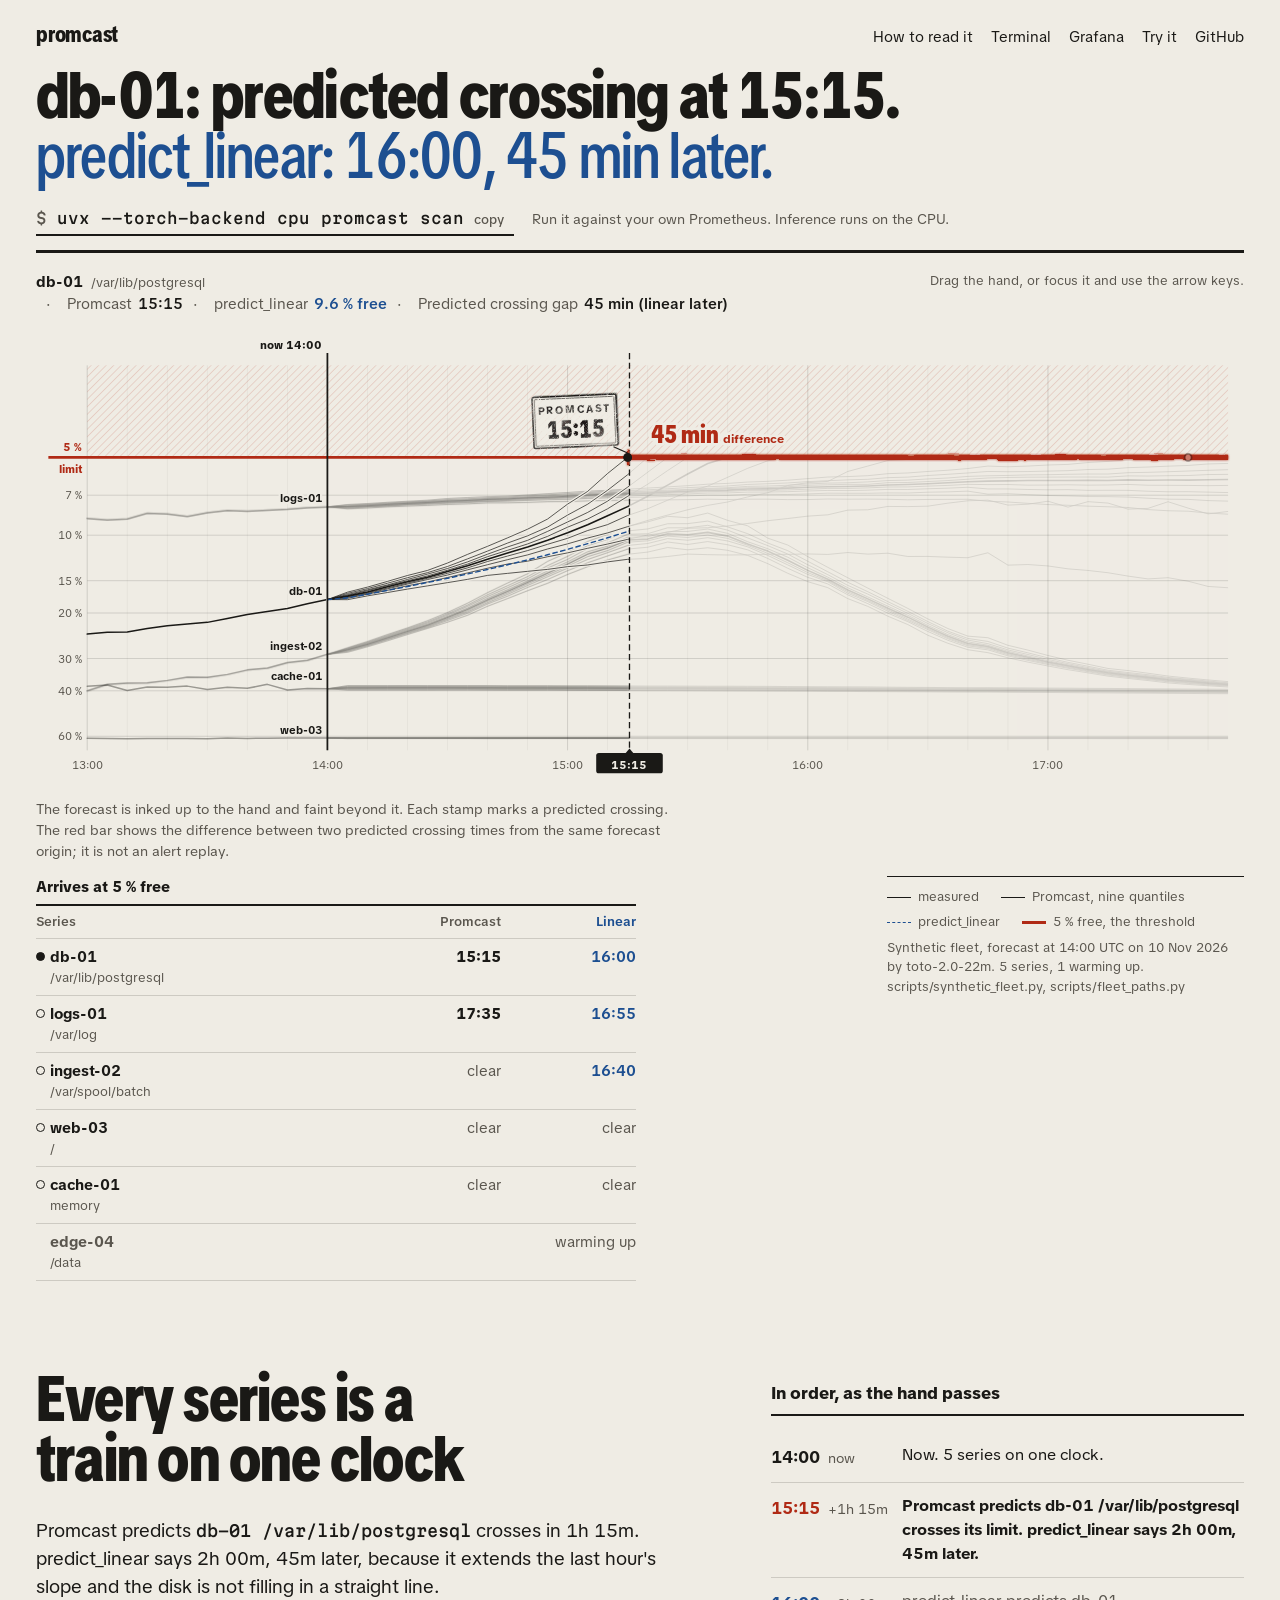
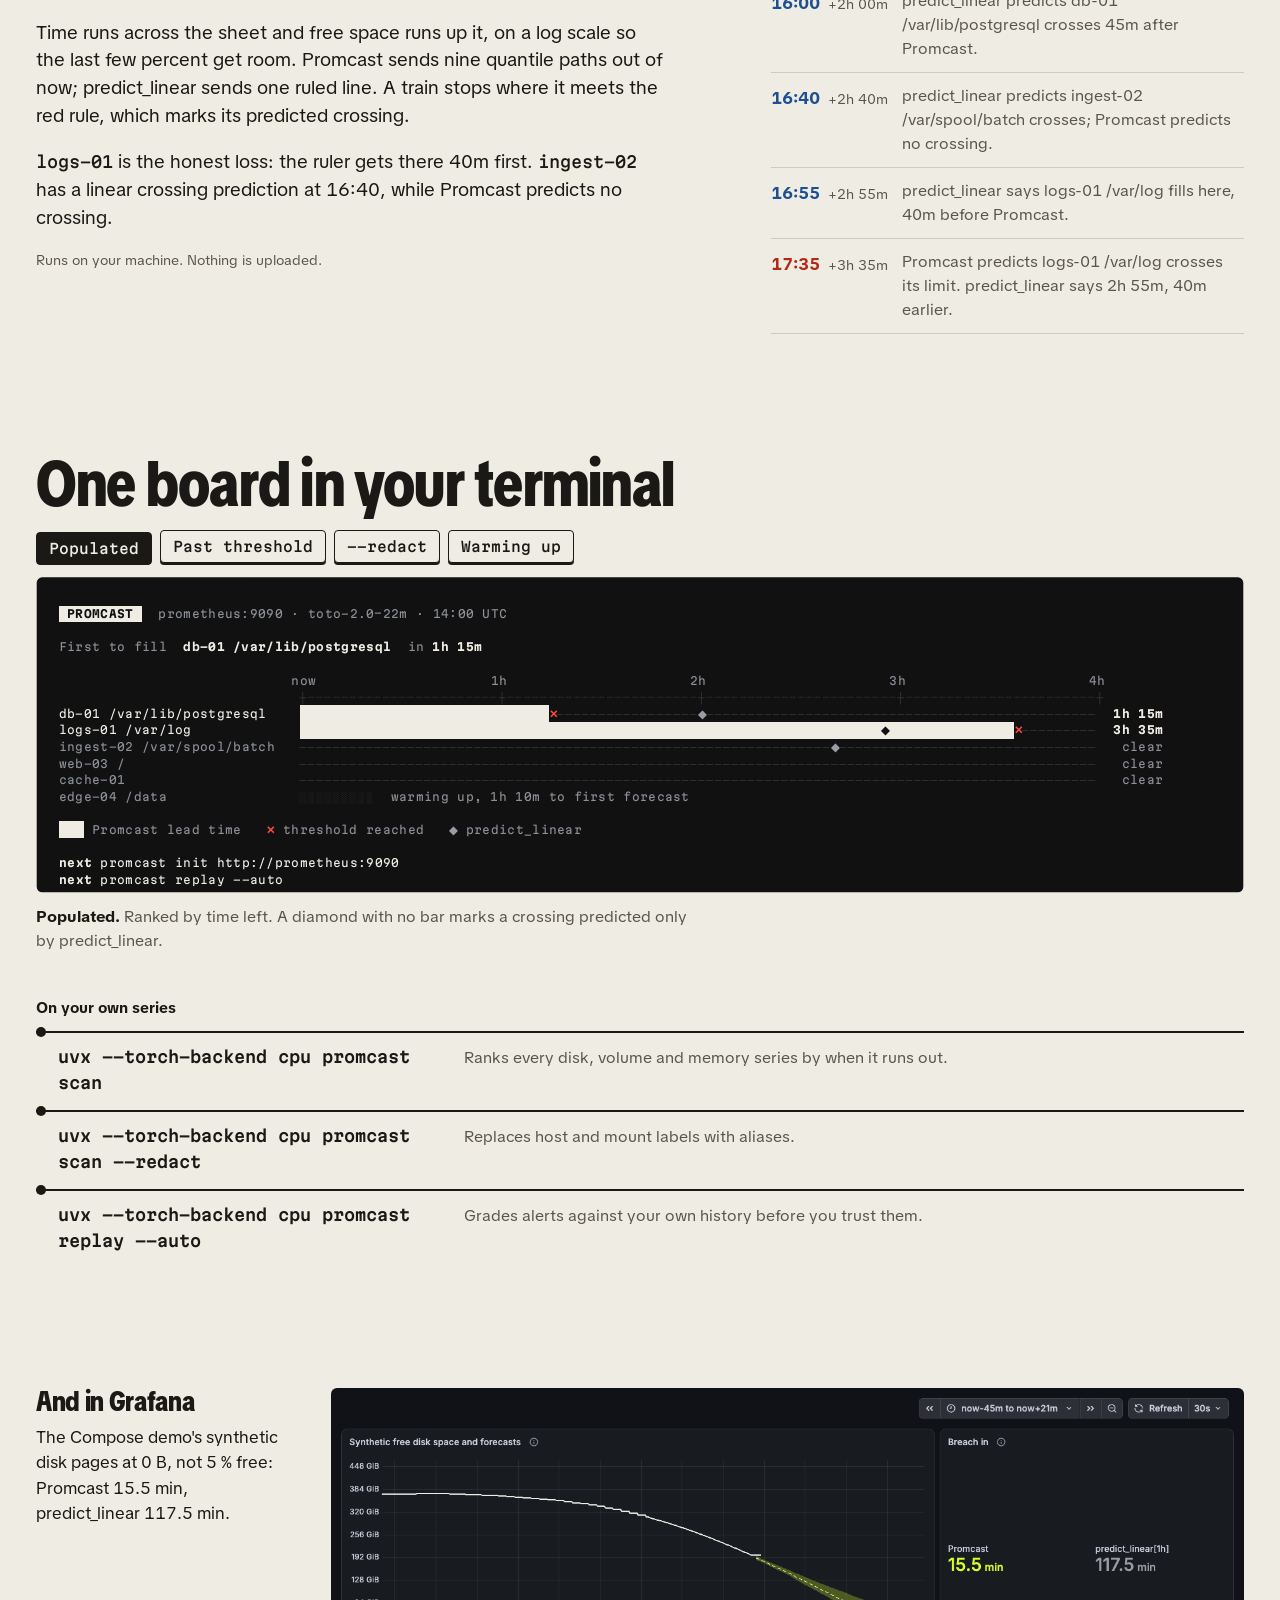
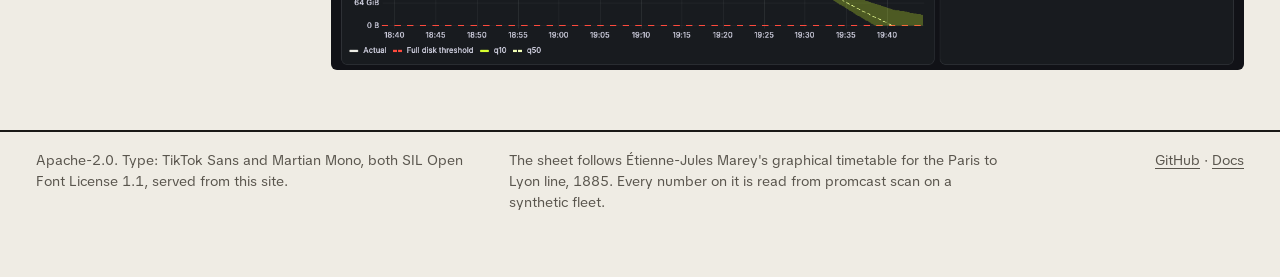
==== site/index.html @ 28ecca53 "Initial public release" ====
<!doctype html>
<html lang="en">
<head>
<meta charset="utf-8">
<meta name="viewport" content="width=device-width, initial-scale=1">
<title>Promcast: forecasts for Prometheus</title>
<meta name="description" content="Promcast predicts when a disk, volume or memory series crosses its threshold, and shows predict_linear's guess beside it.">
<meta property="og:title" content="db-01: predicted crossing at 15:15. predict_linear: 16:00, 45 min later.">
<meta property="og:description" content="Predicted crossing times from one forecast origin on a synthetic fleet.">
<meta property="og:image" content="https://promcast.intesarjawad.com/og.png">
<meta name="twitter:card" content="summary_large_image">
<meta name="theme-color" content="#efece4">
<link rel="preload" href="fonts/TikTokSans.woff2" as="font" type="font/woff2" crossorigin>
<link rel="stylesheet" href="style.css">
<link rel="icon" href="favicon.svg" type="image/svg+xml">
</head>
<body>
<a class="skip" href="#timetable">Skip to the timetable</a>

<header class="bar">
  <b class="mark">promcast</b>
  <nav aria-label="Sections">
    <a href="#read">How to read it</a><a href="#states">Terminal</a><a href="#grafana">Grafana</a><a href="#try">Try it</a><a href="https://github.com/intesarjawad/promcast">GitHub</a>
  </nav>
</header>

<main>
<section class="sheet" id="timetable" aria-labelledby="h1">
  <div class="mast">
    <h1 id="h1"><span>db-01: predicted crossing at 15:15.</span> <span class="lin">predict_linear: 16:00, 45 min&nbsp;later.</span></h1>
    <p class="run" id="run"><button class="cmd" type="button" data-copy="uvx --torch-backend cpu promcast scan"><span class="prompt" aria-hidden="true">$</span><code>uvx --torch-backend cpu promcast scan</code><span class="copy" aria-hidden="true">copy</span><span class="copied" role="status"></span></button>
      <span class="note">Run it against your own Prometheus. Inference runs on the CPU.</span></p>
  </div>

  <div class="plate">
    <p class="how">Drag the hand, or focus it and use the arrow keys.</p>
    <div class="reading">
      <p class="rd-name" id="rd-name">db-01 <small>/var/lib/postgresql</small></p>
      <dl>
        <div><dt>Promcast</dt><dd id="rd-p">15:15</dd></div>
        <div class="ln"><dt>predict_linear</dt><dd id="rd-d">16:00</dd></div>
        <div class="st"><dt id="rd-say">Predicted crossing gap</dt><dd id="rd-left">45m</dd></div>
      </dl>
    </div>
    <figure class="tt" aria-describedby="tt-cap">
      <div class="frame wide" data-sheet="w"><svg class="sheet-svg" viewBox="0 0 1368 520" style="font-size:13px" role="img" aria-labelledby="w-title" data-left="58" data-right="1350" data-top="40" data-bottom="476" data-before="3600" data-after="13500" data-w="1368" data-h="520"><title id="w-title">Timetable of 5 series from 13:00 to 17:45 UTC. db-01: Promcast 15:15, predict_linear 16:00. logs-01: Promcast 17:35, predict_linear 16:55. ingest-02: Promcast clear, predict_linear 16:40. web-03: Promcast clear, predict_linear clear. cache-01: Promcast clear, predict_linear clear.</title><defs><pattern id="w-hatch" width="6" height="6" patternUnits="userSpaceOnUse" patternTransform="rotate(45)"><line class="hatch" x1="0" y1="0" x2="0" y2="6"/></pattern><clipPath id="w-plot"><rect x="58" y="0" width="1292" height="520"/></clipPath><clipPath id="w-sweep"><rect class="sweep" x="329.0" y="0" width="545.0" height="520"/></clipPath><filter id="w-ink-pc" filterUnits="userSpaceOnUse" x="0" y="0" width="1368" height="520"><feTurbulence type="fractalNoise" baseFrequency="0.7" numOctaves="2" seed="7"/><feDisplacementMap in="SourceGraphic" scale="1.8" xChannelSelector="R" yChannelSelector="G" result="edge"/><feTurbulence type="fractalNoise" baseFrequency="1.9" seed="8"/><feColorMatrix type="matrix" values="0 0 0 0 0 0 0 0 0 0 0 0 0 0 0 0 0 0 -3 2.6" result="tooth"/><feTurbulence type="fractalNoise" baseFrequency="0.035" seed="9"/><feColorMatrix type="matrix" values="0 0 0 0 0 0 0 0 0 0 0 0 0 0 0 1.4 0 0 0 0.15" result="press"/><feComposite in="tooth" in2="press" operator="arithmetic" k1="1" result="mask"/><feComposite in="edge" in2="mask" operator="in" result="print"/><feOffset in="print" dx="0.9" dy="-0.7"/><feComponentTransfer><feFuncA type="linear" slope="0.3"/></feComponentTransfer><feMerge><feMergeNode/><feMergeNode in="print"/></feMerge></filter><filter id="w-ink-ln" filterUnits="userSpaceOnUse" x="0" y="0" width="1368" height="520"><feTurbulence type="fractalNoise" baseFrequency="0.7" numOctaves="2" seed="23"/><feDisplacementMap in="SourceGraphic" scale="1.8" xChannelSelector="R" yChannelSelector="G" result="edge"/><feTurbulence type="fractalNoise" baseFrequency="1.9" seed="24"/><feColorMatrix type="matrix" values="0 0 0 0 0 0 0 0 0 0 0 0 0 0 0 0 0 0 -3 2.6" result="tooth"/><feTurbulence type="fractalNoise" baseFrequency="0.035" seed="25"/><feColorMatrix type="matrix" values="0 0 0 0 0 0 0 0 0 0 0 0 0 0 0 1.4 0 0 0 0.15" result="press"/><feComposite in="tooth" in2="press" operator="arithmetic" k1="1" result="mask"/><feComposite in="edge" in2="mask" operator="in" result="print"/><feOffset in="print" dx="-0.8" dy="0.9"/><feComponentTransfer><feFuncA type="linear" slope="0.3"/></feComponentTransfer><feMerge><feMergeNode/><feMergeNode in="print"/></feMerge></filter><filter id="w-bleed" filterUnits="userSpaceOnUse" x="0" y="0" width="1368" height="520"><feTurbulence type="fractalNoise" baseFrequency="0.04 0.8" numOctaves="2" seed="4"/><feDisplacementMap in="SourceGraphic" scale="2.6" xChannelSelector="R" yChannelSelector="G" result="edge"/><feGaussianBlur in="edge" stdDeviation="1.1" result="spread"/><feMerge><feMergeNode in="spread"/><feMergeNode in="edge"/></feMerge></filter></defs><g class="grid"><line class="hr" x1="58.0" x2="58.0" y1="40.0" y2="476.0"/><text class="tick" x="58.0" y="497.0" text-anchor="middle">13:00</text><line class="fine" x1="103.3" x2="103.3" y1="40.0" y2="476.0"/><line class="fine" x1="148.7" x2="148.7" y1="40.0" y2="476.0"/><line class="fine" x1="194.0" x2="194.0" y1="40.0" y2="476.0"/><line class="fine" x1="239.3" x2="239.3" y1="40.0" y2="476.0"/><line class="fine" x1="284.7" x2="284.7" y1="40.0" y2="476.0"/><line class="hr" x1="330.0" x2="330.0" y1="40.0" y2="476.0"/><text class="tick" x="330.0" y="497.0" text-anchor="middle">14:00</text><line class="fine" x1="375.3" x2="375.3" y1="40.0" y2="476.0"/><line class="fine" x1="420.7" x2="420.7" y1="40.0" y2="476.0"/><line class="fine" x1="466.0" x2="466.0" y1="40.0" y2="476.0"/><line class="fine" x1="511.3" x2="511.3" y1="40.0" y2="476.0"/><line class="fine" x1="556.7" x2="556.7" y1="40.0" y2="476.0"/><line class="hr" x1="602.0" x2="602.0" y1="40.0" y2="476.0"/><text class="tick" x="602.0" y="497.0" text-anchor="middle">15:00</text><line class="fine" x1="647.3" x2="647.3" y1="40.0" y2="476.0"/><line class="fine" x1="692.7" x2="692.7" y1="40.0" y2="476.0"/><line class="fine" x1="738.0" x2="738.0" y1="40.0" y2="476.0"/><line class="fine" x1="783.3" x2="783.3" y1="40.0" y2="476.0"/><line class="fine" x1="828.7" x2="828.7" y1="40.0" y2="476.0"/><line class="hr" x1="874.0" x2="874.0" y1="40.0" y2="476.0"/><text class="tick" x="874.0" y="497.0" text-anchor="middle">16:00</text><line class="fine" x1="919.3" x2="919.3" y1="40.0" y2="476.0"/><line class="fine" x1="964.7" x2="964.7" y1="40.0" y2="476.0"/><line class="fine" x1="1010.0" x2="1010.0" y1="40.0" y2="476.0"/><line class="fine" x1="1055.3" x2="1055.3" y1="40.0" y2="476.0"/><line class="fine" x1="1100.7" x2="1100.7" y1="40.0" y2="476.0"/><line class="hr" x1="1146.0" x2="1146.0" y1="40.0" y2="476.0"/><text class="tick" x="1146.0" y="497.0" text-anchor="middle">17:00</text><line class="fine" x1="1191.3" x2="1191.3" y1="40.0" y2="476.0"/><line class="fine" x1="1236.7" x2="1236.7" y1="40.0" y2="476.0"/><line class="fine" x1="1282.0" x2="1282.0" y1="40.0" y2="476.0"/><line class="fine" x1="1327.3" x2="1327.3" y1="40.0" y2="476.0"/><line class="lvl" x1="58.0" x2="1350.0" y1="460.1" y2="460.1"/><text class="lvl-l" x="52.0" y="464.6">60 %</text><line class="lvl" x1="58.0" x2="1350.0" y1="408.6" y2="408.6"/><text class="lvl-l" x="52.0" y="413.1">40 %</text><line class="lvl" x1="58.0" x2="1350.0" y1="372.0" y2="372.0"/><text class="lvl-l" x="52.0" y="376.6">30 %</text><line class="lvl" x1="58.0" x2="1350.0" y1="320.5" y2="320.5"/><text class="lvl-l" x="52.0" y="325.0">20 %</text><line class="lvl" x1="58.0" x2="1350.0" y1="283.9" y2="283.9"/><text class="lvl-l" x="52.0" y="288.5">15 %</text><line class="lvl" x1="58.0" x2="1350.0" y1="232.4" y2="232.4"/><text class="lvl-l" x="52.0" y="237.0">10 %</text><line class="lvl" x1="58.0" x2="1350.0" y1="187.1" y2="187.1"/><text class="lvl-l" x="52.0" y="191.6">7 %</text></g><rect x="58.0" y="40.0" width="1292.0" height="104.3" fill="url(#w-hatch)"/><g class="trains"><g class="ghosts" clip-path="url(#w-plot)"><path class="q" d="M330.0,305.3L352.7,296.9L375.3,291.2L398.0,284.7L420.7,278.0L443.3,272.3L466.0,263.9L488.7,254.1L511.3,245.0L534.0,235.4L556.7,225.6L579.3,214.1L602.0,197.2L624.7,182.8L647.3,162.5L670.0,144.3"/><path class="q" d="M330.0,305.3L352.7,298.3L375.3,292.9L398.0,286.8L420.7,280.5L443.3,274.8L466.0,267.8L488.7,259.2L511.3,250.4L534.0,241.3L556.7,233.1L579.3,223.2L602.0,209.6L624.7,197.3L647.3,181.5L670.0,163.9L692.7,144.3"/><path class="q" d="M330.0,305.3L352.7,299.6L375.3,294.3L398.0,288.7L420.7,282.5L443.3,276.5L466.0,270.1L488.7,262.6L511.3,253.9L534.0,245.7L556.7,238.2L579.3,228.1L602.0,217.4L624.7,206.6L647.3,193.8L670.0,178.0L692.7,161.1L715.3,144.3"/><path class="q" d="M330.0,305.3L352.7,300.6L375.3,295.2L398.0,289.5L420.7,284.0L443.3,278.5L466.0,272.1L488.7,265.1L511.3,256.7L534.0,249.5L556.7,242.3L579.3,233.7L602.0,223.3L624.7,214.1L647.3,202.5L670.0,188.4L692.7,174.7L715.3,159.2L738.0,144.3"/><path class="q50" d="M330.0,305.3L352.7,301.4L375.3,296.6L398.0,290.7L420.7,285.2L443.3,280.1L466.0,273.6L488.7,267.0L511.3,259.7L534.0,252.5L556.7,245.7L579.3,238.0L602.0,229.6L624.7,220.5L647.3,210.4L670.0,200.0L692.7,188.2L715.3,175.7L738.0,163.0L760.7,151.2L783.3,144.3"/><path class="q" d="M330.0,305.3L352.7,301.9L375.3,297.3L398.0,292.2L420.7,286.6L443.3,281.2L466.0,275.5L488.7,269.4L511.3,262.2L534.0,256.0L556.7,249.8L579.3,242.7L602.0,235.9L624.7,227.1L647.3,220.4L670.0,210.1L692.7,202.4L715.3,192.8L738.0,183.4L760.7,176.8L783.3,166.8L806.0,156.6L828.7,148.1L851.3,144.3"/><path class="q" d="M330.0,305.3L352.7,302.8L375.3,298.3L398.0,293.2L420.7,287.7L443.3,282.6L466.0,277.5L488.7,271.6L511.3,265.8L534.0,260.1L556.7,254.7L579.3,248.0L602.0,242.2L624.7,235.6L647.3,229.8L670.0,222.7L692.7,215.7L715.3,209.6L738.0,203.6L760.7,198.6L783.3,194.8L806.0,189.0L828.7,184.3L851.3,176.1L874.0,172.9L896.7,171.5L919.3,160.2L942.0,154.1L964.7,147.8L987.3,146.6L1010.0,144.3"/><path class="q" d="M330.0,305.3L352.7,303.9L375.3,299.1L398.0,294.8L420.7,289.6L443.3,285.4L466.0,280.3L488.7,275.1L511.3,269.8L534.0,265.1L556.7,261.8L579.3,256.8L602.0,252.4L624.7,247.2L647.3,242.4L670.0,237.1L692.7,232.2L715.3,229.1L738.0,224.6L760.7,223.9L783.3,222.0L806.0,219.1L828.7,216.0L851.3,213.5L874.0,210.8L896.7,209.3L919.3,204.0L942.0,203.6L964.7,199.8L987.3,200.0L1010.0,199.5L1032.7,196.1L1055.3,193.4L1078.0,192.7L1100.7,198.3L1123.3,197.3L1146.0,193.9L1168.7,200.6L1191.3,194.4L1214.0,196.0L1236.7,202.9L1259.3,202.0L1282.0,194.5L1304.7,201.7L1327.3,208.2L1350.0,205.5L1372.7,209.0L1395.3,207.6L1418.0,213.2L1440.7,216.8L1463.3,216.1L1486.0,221.5L1508.7,230.8L1531.3,232.2L1554.0,232.0L1576.7,240.8L1599.3,241.3L1622.0,248.0L1644.7,250.6L1667.3,250.2L1690.0,251.0L1712.7,256.8L1735.3,257.6L1758.0,257.7L1780.7,258.0L1803.3,313.2L1826.0,322.6L1848.7,324.2L1871.3,320.2L1894.0,320.0L1916.7,319.1L1939.3,318.2L1962.0,322.9"/><path class="q" d="M330.0,305.3L352.7,305.4L375.3,301.1L398.0,297.3L420.7,293.4L443.3,289.8L466.0,286.1L488.7,282.4L511.3,277.9L534.0,275.6L556.7,273.3L579.3,271.1L602.0,268.0L624.7,266.1L647.3,262.6L670.0,259.7L692.7,258.7L715.3,256.5L738.0,253.8L760.7,254.4L783.3,254.8L806.0,254.6L828.7,253.9L851.3,254.1L874.0,253.6L896.7,254.2L919.3,252.0L942.0,253.8L964.7,252.8L987.3,256.5L1010.0,256.4L1032.7,257.3L1055.3,257.9L1078.0,252.3L1100.7,266.3L1123.3,265.6L1146.0,267.2L1168.7,270.5L1191.3,272.3L1214.0,274.9L1236.7,278.7L1259.3,281.9L1282.0,280.5L1304.7,284.5L1327.3,290.4L1350.0,291.9L1372.7,294.8L1395.3,295.8L1418.0,300.0L1440.7,301.8L1463.3,302.3L1486.0,304.7L1508.7,309.8L1531.3,312.3L1554.0,313.6L1576.7,318.6L1599.3,319.5L1622.0,324.7L1644.7,327.0L1667.3,329.6L1690.0,332.3L1712.7,335.4L1735.3,336.4L1758.0,338.2L1780.7,337.9L1803.3,344.7L1826.0,355.5L1848.7,358.4L1871.3,355.2L1894.0,354.2L1916.7,353.7L1939.3,354.0L1962.0,356.3"/><path class="q" d="M330.0,200.3L352.7,197.7L375.3,196.6L398.0,195.2L420.7,194.0L443.3,192.8L466.0,190.9L488.7,189.8L511.3,188.8L534.0,188.2L556.7,186.9L579.3,185.4L602.0,184.1L624.7,182.6L647.3,181.7L670.0,180.3L692.7,179.0L715.3,177.7L738.0,176.3L760.7,174.6L783.3,173.7L806.0,172.2L828.7,171.4L851.3,170.1L874.0,168.3L896.7,166.5L919.3,166.0L942.0,165.0L964.7,162.7L987.3,161.9L1010.0,160.2L1032.7,158.8L1055.3,156.9L1078.0,154.1L1100.7,154.9L1123.3,154.1L1146.0,152.9L1168.7,152.2L1191.3,150.1L1214.0,148.8L1236.7,147.1L1259.3,146.7L1282.0,145.3L1304.7,144.3"/><path class="q" d="M330.0,200.3L352.7,198.3L375.3,197.3L398.0,196.0L420.7,194.7L443.3,193.7L466.0,192.1L488.7,191.2L511.3,190.0L534.0,189.2L556.7,187.9L579.3,186.8L602.0,185.5L624.7,184.1L647.3,182.9L670.0,182.0L692.7,181.0L715.3,179.8L738.0,178.5L760.7,177.5L783.3,176.6L806.0,174.9L828.7,174.1L851.3,173.2L874.0,171.7L896.7,170.7L919.3,169.7L942.0,169.1L964.7,167.2L987.3,166.6L1010.0,164.8L1032.7,163.4L1055.3,161.9L1078.0,160.2L1100.7,160.5L1123.3,160.3L1146.0,159.8L1168.7,159.3L1191.3,158.0L1214.0,157.6L1236.7,155.9L1259.3,155.2L1282.0,154.2L1304.7,153.4L1327.3,151.7L1350.0,151.1L1372.7,149.7L1395.3,148.8L1418.0,147.6L1440.7,145.9L1463.3,145.4L1486.0,144.6L1508.7,144.3"/><path class="q" d="M330.0,200.3L352.7,199.2L375.3,198.0L398.0,196.8L420.7,195.5L443.3,194.2L466.0,193.0L488.7,192.1L511.3,190.9L534.0,190.2L556.7,188.9L579.3,187.7L602.0,186.8L624.7,185.3L647.3,184.4L670.0,183.4L692.7,182.5L715.3,181.4L738.0,180.5L760.7,179.4L783.3,178.6L806.0,177.1L828.7,176.7L851.3,175.8L874.0,174.3L896.7,173.4L919.3,173.0L942.0,172.0L964.7,170.5L987.3,170.0L1010.0,168.7L1032.7,167.6L1055.3,165.8L1078.0,165.1L1100.7,164.7L1123.3,164.1L1146.0,163.9L1168.7,163.4L1191.3,163.1L1214.0,163.1L1236.7,161.6L1259.3,161.2L1282.0,160.5L1304.7,159.7L1327.3,158.9L1350.0,158.2L1372.7,157.4L1395.3,156.5L1418.0,155.6L1440.7,154.3L1463.3,154.3L1486.0,153.3L1508.7,152.6L1531.3,152.3L1554.0,152.0L1576.7,151.9L1599.3,151.3L1622.0,150.9L1644.7,150.7L1667.3,149.7L1690.0,148.9L1712.7,148.9L1735.3,147.5L1758.0,146.7L1780.7,145.6L1803.3,144.3"/><path class="q" d="M330.0,200.3L352.7,199.7L375.3,198.4L398.0,197.1L420.7,196.0L443.3,194.8L466.0,193.6L488.7,192.9L511.3,191.4L534.0,190.8L556.7,189.6L579.3,188.7L602.0,187.6L624.7,186.4L647.3,185.2L670.0,184.1L692.7,183.5L715.3,182.5L738.0,181.2L760.7,180.4L783.3,179.6L806.0,178.7L828.7,178.5L851.3,177.5L874.0,175.9L896.7,175.3L919.3,174.8L942.0,174.8L964.7,172.9L987.3,172.7L1010.0,171.6L1032.7,170.5L1055.3,169.0L1078.0,167.6L1100.7,167.0L1123.3,166.7L1146.0,166.6L1168.7,166.5L1191.3,166.5L1214.0,166.6L1236.7,165.2L1259.3,165.4L1282.0,165.0L1304.7,164.8L1327.3,163.7L1350.0,163.5L1372.7,162.7L1395.3,161.9L1418.0,161.6L1440.7,160.8L1463.3,160.3L1486.0,159.8L1508.7,159.5L1531.3,159.6L1554.0,159.7L1576.7,159.5L1599.3,159.2L1622.0,159.2L1644.7,159.2L1667.3,159.4L1690.0,158.5L1712.7,158.8L1735.3,158.1L1758.0,157.3L1780.7,156.6L1803.3,153.6L1826.0,153.5L1848.7,153.7L1871.3,153.9L1894.0,154.6L1916.7,155.6L1939.3,156.0L1962.0,156.0"/><path class="q50" d="M330.0,200.3L352.7,200.1L375.3,199.2L398.0,197.7L420.7,196.5L443.3,195.5L466.0,194.0L488.7,193.2L511.3,192.1L534.0,191.4L556.7,190.2L579.3,189.5L602.0,188.5L624.7,187.1L647.3,186.1L670.0,185.5L692.7,184.7L715.3,183.6L738.0,182.7L760.7,181.7L783.3,181.3L806.0,180.1L828.7,179.9L851.3,179.1L874.0,178.0L896.7,177.5L919.3,177.3L942.0,176.6L964.7,175.5L987.3,175.0L1010.0,174.1L1032.7,173.0L1055.3,171.9L1078.0,171.1L1100.7,170.9L1123.3,170.5L1146.0,170.5L1168.7,170.4L1191.3,170.1L1214.0,170.4L1236.7,169.7L1259.3,170.1L1282.0,169.9L1304.7,170.0L1327.3,169.5L1350.0,169.3L1372.7,169.1L1395.3,169.1L1418.0,169.0L1440.7,168.3L1463.3,168.3L1486.0,167.7L1508.7,168.1L1531.3,167.9L1554.0,168.3L1576.7,168.5L1599.3,169.0L1622.0,169.3L1644.7,169.6L1667.3,169.3L1690.0,169.5L1712.7,169.3L1735.3,168.9L1758.0,168.3L1780.7,168.2L1803.3,166.3L1826.0,166.9L1848.7,167.0L1871.3,167.5L1894.0,168.1L1916.7,168.5L1939.3,169.2L1962.0,170.1"/><path class="q" d="M330.0,200.3L352.7,200.4L375.3,199.5L398.0,198.5L420.7,197.0L443.3,196.0L466.0,194.8L488.7,193.9L511.3,192.7L534.0,192.2L556.7,190.9L579.3,190.1L602.0,189.6L624.7,188.0L647.3,187.3L670.0,186.4L692.7,185.9L715.3,185.0L738.0,184.0L760.7,183.1L783.3,182.7L806.0,181.6L828.7,181.6L851.3,181.1L874.0,180.3L896.7,179.4L919.3,179.4L942.0,178.8L964.7,177.8L987.3,177.7L1010.0,176.8L1032.7,176.0L1055.3,174.8L1078.0,175.1L1100.7,175.0L1123.3,175.7L1146.0,175.6L1168.7,175.3L1191.3,175.7L1214.0,175.5L1236.7,174.9L1259.3,175.8L1282.0,175.9L1304.7,176.0L1327.3,176.3L1350.0,176.0L1372.7,176.4L1395.3,176.1L1418.0,176.8L1440.7,176.6L1463.3,176.7L1486.0,176.5L1508.7,177.2L1531.3,177.3L1554.0,177.9L1576.7,178.2L1599.3,179.1L1622.0,179.1L1644.7,179.6L1667.3,179.5L1690.0,180.0L1712.7,180.5L1735.3,180.0L1758.0,179.8L1780.7,179.6L1803.3,179.8L1826.0,180.3L1848.7,181.6L1871.3,182.3L1894.0,182.8L1916.7,183.8L1939.3,184.1L1962.0,184.9"/><path class="q" d="M330.0,200.3L352.7,201.1L375.3,200.1L398.0,199.0L420.7,197.7L443.3,196.5L466.0,195.5L488.7,194.8L511.3,193.8L534.0,193.1L556.7,192.0L579.3,191.0L602.0,190.4L624.7,189.4L647.3,188.5L670.0,188.1L692.7,187.2L715.3,186.5L738.0,185.6L760.7,184.7L783.3,184.5L806.0,183.6L828.7,183.5L851.3,183.1L874.0,182.3L896.7,181.7L919.3,181.9L942.0,181.4L964.7,180.5L987.3,180.6L1010.0,179.8L1032.7,179.1L1055.3,178.1L1078.0,180.0L1100.7,180.0L1123.3,180.6L1146.0,181.0L1168.7,180.8L1191.3,181.6L1214.0,181.5L1236.7,181.6L1259.3,182.6L1282.0,183.2L1304.7,183.1L1327.3,183.6L1350.0,184.1L1372.7,184.6L1395.3,184.9L1418.0,185.3L1440.7,185.6L1463.3,185.8L1486.0,186.0L1508.7,187.1L1531.3,187.5L1554.0,188.1L1576.7,188.4L1599.3,189.3L1622.0,189.7L1644.7,190.7L1667.3,190.8L1690.0,191.6L1712.7,192.1L1735.3,191.7L1758.0,191.8L1780.7,191.8L1803.3,193.6L1826.0,194.2L1848.7,195.9L1871.3,197.4L1894.0,197.6L1916.7,198.9L1939.3,199.1L1962.0,200.6"/><path class="q" d="M330.0,200.3L352.7,201.9L375.3,200.5L398.0,199.5L420.7,198.2L443.3,197.4L466.0,196.3L488.7,195.5L511.3,194.4L534.0,193.9L556.7,193.1L579.3,192.3L602.0,191.9L624.7,190.8L647.3,190.1L670.0,189.6L692.7,189.2L715.3,188.5L738.0,187.8L760.7,187.1L783.3,187.2L806.0,186.1L828.7,186.0L851.3,186.2L874.0,185.6L896.7,184.8L919.3,184.9L942.0,184.9L964.7,184.5L987.3,184.6L1010.0,183.7L1032.7,183.3L1055.3,182.5L1078.0,185.9L1100.7,185.4L1123.3,186.5L1146.0,187.4L1168.7,187.9L1191.3,188.6L1214.0,188.7L1236.7,189.2L1259.3,190.5L1282.0,191.6L1304.7,191.8L1327.3,193.2L1350.0,193.8L1372.7,194.4L1395.3,195.1L1418.0,196.2L1440.7,196.7L1463.3,197.7L1486.0,198.5L1508.7,199.8L1531.3,200.4L1554.0,201.3L1576.7,202.2L1599.3,203.0L1622.0,203.2L1644.7,203.8L1667.3,204.4L1690.0,205.5L1712.7,206.0L1735.3,205.8L1758.0,206.0L1780.7,206.1L1803.3,209.6L1826.0,211.3L1848.7,212.6L1871.3,213.4L1894.0,214.0L1916.7,214.9L1939.3,215.0L1962.0,216.4"/><path class="q" d="M330.0,200.3L352.7,202.6L375.3,201.7L398.0,200.4L420.7,199.5L443.3,198.7L466.0,197.7L488.7,197.0L511.3,195.9L534.0,195.8L556.7,195.3L579.3,194.5L602.0,194.3L624.7,193.6L647.3,193.0L670.0,192.8L692.7,192.9L715.3,192.4L738.0,192.1L760.7,191.6L783.3,192.0L806.0,191.6L828.7,191.6L851.3,192.1L874.0,192.0L896.7,191.4L919.3,191.6L942.0,191.5L964.7,191.7L987.3,192.3L1010.0,191.9L1032.7,191.8L1055.3,191.7L1078.0,193.9L1100.7,194.8L1123.3,196.3L1146.0,197.7L1168.7,198.5L1191.3,199.5L1214.0,200.2L1236.7,201.0L1259.3,203.4L1282.0,204.7L1304.7,205.2L1327.3,207.3L1350.0,208.6L1372.7,209.2L1395.3,210.2L1418.0,211.6L1440.7,212.1L1463.3,212.9L1486.0,213.8L1508.7,215.3L1531.3,216.1L1554.0,217.0L1576.7,218.2L1599.3,218.9L1622.0,219.5L1644.7,220.2L1667.3,221.2L1690.0,222.1L1712.7,223.3L1735.3,223.9L1758.0,224.0L1780.7,224.0L1803.3,230.9L1826.0,234.9L1848.7,234.8L1871.3,236.6L1894.0,237.3L1916.7,238.0L1939.3,238.5L1962.0,239.5"/><path class="q" d="M330.0,367.3L352.7,359.8L375.3,352.7L398.0,344.8L420.7,337.3L443.3,329.2L466.0,319.9L488.7,309.3L511.3,297.4L534.0,286.5L556.7,276.0L579.3,262.0L602.0,251.8L624.7,239.4L647.3,231.2L670.0,222.4L692.7,217.3L715.3,211.0L738.0,212.6L760.7,207.3L783.3,215.6L806.0,221.8L828.7,235.7L851.3,243.5L874.0,256.6L896.7,268.8L919.3,280.6L942.0,292.3L964.7,303.9L987.3,315.3L1010.0,327.2L1032.7,338.1L1055.3,346.7L1078.0,348.5L1100.7,357.1L1123.3,362.5L1146.0,368.6L1168.7,374.0L1191.3,378.5L1214.0,383.3L1236.7,385.7L1259.3,388.7L1282.0,391.9L1304.7,394.2L1327.3,396.3L1350.0,398.2L1372.7,400.0L1395.3,401.4L1418.0,402.4L1440.7,403.4L1463.3,404.1L1486.0,404.8L1508.7,405.2L1531.3,405.5L1554.0,406.0L1576.7,406.2L1599.3,406.3L1622.0,406.5L1644.7,406.7L1667.3,406.7L1690.0,406.8L1712.7,406.7L1735.3,406.7L1758.0,406.9L1780.7,407.0L1803.3,407.0L1826.0,406.9L1848.7,407.0L1871.3,406.9L1894.0,407.0L1916.7,407.0L1939.3,407.0L1962.0,406.9"/><path class="q" d="M330.0,367.3L352.7,360.4L375.3,353.6L398.0,345.9L420.7,338.3L443.3,330.6L466.0,321.4L488.7,311.4L511.3,299.8L534.0,289.5L556.7,279.2L579.3,266.8L602.0,256.3L624.7,244.1L647.3,237.0L670.0,227.6L692.7,225.3L715.3,219.4L738.0,219.3L760.7,216.4L783.3,223.0L806.0,230.7L828.7,241.2L851.3,249.9L874.0,261.9L896.7,273.8L919.3,285.7L942.0,296.4L964.7,307.6L987.3,318.6L1010.0,330.2L1032.7,341.1L1055.3,349.3L1078.0,352.7L1100.7,360.3L1123.3,365.6L1146.0,371.3L1168.7,376.4L1191.3,380.8L1214.0,385.3L1236.7,387.9L1259.3,390.4L1282.0,393.4L1304.7,395.5L1327.3,397.5L1350.0,399.5L1372.7,400.8L1395.3,402.1L1418.0,403.2L1440.7,404.2L1463.3,405.0L1486.0,405.6L1508.7,406.0L1531.3,406.2L1554.0,406.7L1576.7,406.9L1599.3,407.0L1622.0,407.1L1644.7,407.3L1667.3,407.3L1690.0,407.2L1712.7,407.1L1735.3,407.3L1758.0,407.4L1780.7,407.5L1803.3,407.5L1826.0,407.5L1848.7,407.5L1871.3,407.5L1894.0,407.5L1916.7,407.5L1939.3,407.5L1962.0,407.5"/><path class="q" d="M330.0,367.3L352.7,361.0L375.3,354.4L398.0,346.8L420.7,339.3L443.3,331.8L466.0,322.7L488.7,312.9L511.3,301.8L534.0,291.8L556.7,281.7L579.3,269.5L602.0,259.7L624.7,247.4L647.3,241.1L670.0,231.3L692.7,230.7L715.3,224.0L738.0,224.0L760.7,221.2L783.3,226.7L806.0,235.5L828.7,244.2L851.3,253.7L874.0,265.9L896.7,277.1L919.3,289.2L942.0,299.1L964.7,310.1L987.3,320.9L1010.0,332.4L1032.7,342.9L1055.3,351.2L1078.0,355.2L1100.7,362.3L1123.3,367.5L1146.0,373.1L1168.7,377.9L1191.3,382.3L1214.0,386.5L1236.7,389.1L1259.3,391.6L1282.0,394.4L1304.7,396.3L1327.3,398.4L1350.0,400.3L1372.7,401.4L1395.3,402.6L1418.0,403.8L1440.7,404.8L1463.3,405.5L1486.0,406.1L1508.7,406.5L1531.3,406.7L1554.0,407.1L1576.7,407.3L1599.3,407.5L1622.0,407.5L1644.7,407.7L1667.3,407.6L1690.0,407.5L1712.7,407.4L1735.3,407.7L1758.0,407.8L1780.7,407.9L1803.3,407.8L1826.0,407.8L1848.7,407.8L1871.3,407.8L1894.0,407.9L1916.7,407.8L1939.3,407.8L1962.0,407.8"/><path class="q" d="M330.0,367.3L352.7,361.5L375.3,355.1L398.0,347.7L420.7,340.3L443.3,333.1L466.0,324.2L488.7,314.8L511.3,303.8L534.0,294.0L556.7,284.0L579.3,272.7L602.0,262.5L624.7,251.1L647.3,244.6L670.0,234.7L692.7,234.2L715.3,228.4L738.0,228.1L760.7,225.4L783.3,230.3L806.0,239.8L828.7,247.7L851.3,257.3L874.0,269.2L896.7,279.9L919.3,291.9L942.0,302.3L964.7,312.8L987.3,323.1L1010.0,334.6L1032.7,345.0L1055.3,353.2L1078.0,357.0L1100.7,363.9L1123.3,369.2L1146.0,374.6L1168.7,379.2L1191.3,383.5L1214.0,387.4L1236.7,390.1L1259.3,392.6L1282.0,395.3L1304.7,397.1L1327.3,399.2L1350.0,400.9L1372.7,402.0L1395.3,403.0L1418.0,404.2L1440.7,405.1L1463.3,405.9L1486.0,406.4L1508.7,406.9L1531.3,407.1L1554.0,407.4L1576.7,407.6L1599.3,407.8L1622.0,407.8L1644.7,408.0L1667.3,408.0L1690.0,408.0L1712.7,407.9L1735.3,408.2L1758.0,408.2L1780.7,408.2L1803.3,408.1L1826.0,408.2L1848.7,408.2L1871.3,408.2L1894.0,408.2L1916.7,408.2L1939.3,408.2L1962.0,408.2"/><path class="q50" d="M330.0,367.3L352.7,362.0L375.3,355.8L398.0,348.5L420.7,341.2L443.3,334.2L466.0,325.4L488.7,316.3L511.3,305.6L534.0,295.9L556.7,285.7L579.3,275.2L602.0,265.0L624.7,253.8L647.3,246.9L670.0,237.9L692.7,236.8L715.3,230.7L738.0,231.9L760.7,229.2L783.3,233.4L806.0,242.3L828.7,250.4L851.3,260.8L874.0,272.2L896.7,282.3L919.3,294.4L942.0,304.5L964.7,315.2L987.3,325.2L1010.0,336.5L1032.7,346.9L1055.3,355.0L1078.0,358.4L1100.7,365.4L1123.3,370.6L1146.0,375.9L1168.7,380.2L1191.3,384.4L1214.0,388.2L1236.7,390.9L1259.3,393.4L1282.0,396.0L1304.7,397.8L1327.3,399.9L1350.0,401.4L1372.7,402.7L1395.3,403.6L1418.0,404.8L1440.7,405.6L1463.3,406.4L1486.0,406.8L1508.7,407.3L1531.3,407.5L1554.0,407.9L1576.7,408.0L1599.3,408.2L1622.0,408.2L1644.7,408.4L1667.3,408.5L1690.0,408.4L1712.7,408.3L1735.3,408.6L1758.0,408.5L1780.7,408.6L1803.3,408.4L1826.0,408.5L1848.7,408.5L1871.3,408.5L1894.0,408.5L1916.7,408.5L1939.3,408.5L1962.0,408.5"/><path class="q" d="M330.0,367.3L352.7,362.5L375.3,356.3L398.0,349.3L420.7,342.0L443.3,335.1L466.0,326.6L488.7,317.8L511.3,307.0L534.0,297.6L556.7,287.3L579.3,277.3L602.0,267.4L624.7,256.6L647.3,249.7L670.0,240.3L692.7,238.8L715.3,233.4L738.0,235.0L760.7,232.2L783.3,236.0L806.0,243.9L828.7,253.0L851.3,263.6L874.0,274.7L896.7,283.9L919.3,296.4L942.0,306.3L964.7,316.9L987.3,327.4L1010.0,338.0L1032.7,348.5L1055.3,356.5L1078.0,359.5L1100.7,366.6L1123.3,371.9L1146.0,376.9L1168.7,381.1L1191.3,385.3L1214.0,389.0L1236.7,391.7L1259.3,394.2L1282.0,396.8L1304.7,398.6L1327.3,400.5L1350.0,402.0L1372.7,403.3L1395.3,404.2L1418.0,405.2L1440.7,406.0L1463.3,406.8L1486.0,407.2L1508.7,407.7L1531.3,407.9L1554.0,408.3L1576.7,408.4L1599.3,408.5L1622.0,408.6L1644.7,408.7L1667.3,408.8L1690.0,408.8L1712.7,408.8L1735.3,409.0L1758.0,408.9L1780.7,409.0L1803.3,408.7L1826.0,408.8L1848.7,408.8L1871.3,408.8L1894.0,408.8L1916.7,408.8L1939.3,408.8L1962.0,408.8"/><path class="q" d="M330.0,367.3L352.7,363.2L375.3,357.0L398.0,350.0L420.7,342.8L443.3,335.9L466.0,327.6L488.7,319.2L511.3,308.7L534.0,299.3L556.7,289.2L579.3,279.4L602.0,269.6L624.7,259.8L647.3,252.1L670.0,244.0L692.7,241.8L715.3,236.2L738.0,238.1L760.7,235.2L783.3,238.9L806.0,245.6L828.7,255.3L851.3,266.0L874.0,276.8L896.7,285.1L919.3,298.1L942.0,307.6L964.7,318.5L987.3,328.9L1010.0,339.3L1032.7,349.7L1055.3,357.7L1078.0,360.7L1100.7,367.7L1123.3,373.0L1146.0,377.9L1168.7,382.1L1191.3,386.1L1214.0,389.8L1236.7,392.5L1259.3,394.9L1282.0,397.6L1304.7,399.4L1327.3,401.2L1350.0,402.6L1372.7,403.9L1395.3,404.8L1418.0,405.8L1440.7,406.5L1463.3,407.2L1486.0,407.6L1508.7,408.1L1531.3,408.4L1554.0,408.7L1576.7,408.9L1599.3,408.9L1622.0,409.0L1644.7,409.1L1667.3,409.2L1690.0,409.3L1712.7,409.2L1735.3,409.3L1758.0,409.3L1780.7,409.4L1803.3,409.0L1826.0,409.1L1848.7,409.1L1871.3,409.1L1894.0,409.1L1916.7,409.1L1939.3,409.1L1962.0,409.1"/><path class="q" d="M330.0,367.3L352.7,363.9L375.3,357.7L398.0,350.7L420.7,343.6L443.3,336.9L466.0,328.9L488.7,320.7L511.3,310.2L534.0,301.4L556.7,291.5L579.3,282.5L602.0,272.5L624.7,263.5L647.3,255.8L670.0,248.1L692.7,246.0L715.3,240.1L738.0,242.9L760.7,239.6L783.3,243.2L806.0,249.0L828.7,258.7L851.3,269.8L874.0,280.1L896.7,287.6L919.3,299.9L942.0,309.9L964.7,320.6L987.3,330.3L1010.0,341.4L1032.7,351.4L1055.3,359.3L1078.0,362.2L1100.7,369.0L1123.3,374.2L1146.0,378.9L1168.7,383.1L1191.3,387.0L1214.0,390.7L1236.7,393.4L1259.3,395.8L1282.0,398.4L1304.7,400.2L1327.3,401.9L1350.0,403.2L1372.7,404.5L1395.3,405.4L1418.0,406.3L1440.7,406.9L1463.3,407.6L1486.0,408.0L1508.7,408.5L1531.3,408.8L1554.0,409.0L1576.7,409.2L1599.3,409.3L1622.0,409.4L1644.7,409.4L1667.3,409.6L1690.0,409.6L1712.7,409.6L1735.3,409.7L1758.0,409.7L1780.7,409.7L1803.3,409.3L1826.0,409.5L1848.7,409.5L1871.3,409.5L1894.0,409.5L1916.7,409.5L1939.3,409.4L1962.0,409.5"/><path class="q" d="M330.0,367.3L352.7,364.9L375.3,358.7L398.0,351.9L420.7,344.8L443.3,337.9L466.0,330.8L488.7,323.0L511.3,312.8L534.0,304.1L556.7,295.2L579.3,286.8L602.0,276.8L624.7,268.0L647.3,260.4L670.0,254.0L692.7,251.5L715.3,246.3L738.0,248.9L760.7,246.6L783.3,249.5L806.0,255.3L828.7,264.6L851.3,275.5L874.0,285.0L896.7,291.8L919.3,304.2L942.0,313.0L964.7,324.1L987.3,333.6L1010.0,345.7L1032.7,354.8L1055.3,362.1L1078.0,365.4L1100.7,371.2L1123.3,376.1L1146.0,380.5L1168.7,384.7L1191.3,388.3L1214.0,392.0L1236.7,394.6L1259.3,397.0L1282.0,399.7L1304.7,401.4L1327.3,402.9L1350.0,404.3L1372.7,405.5L1395.3,406.3L1418.0,407.0L1440.7,407.6L1463.3,408.3L1486.0,408.6L1508.7,409.0L1531.3,409.3L1554.0,409.4L1576.7,409.8L1599.3,409.8L1622.0,409.9L1644.7,409.9L1667.3,410.1L1690.0,410.1L1712.7,410.1L1735.3,410.1L1758.0,410.2L1780.7,410.2L1803.3,409.8L1826.0,410.0L1848.7,410.0L1871.3,410.0L1894.0,410.0L1916.7,410.0L1939.3,409.9L1962.0,410.0"/><path class="q" d="M330.0,462.0L352.7,461.7L375.3,461.7L398.0,461.7L420.7,461.7L443.3,461.7L466.0,461.7L488.7,461.7L511.3,461.7L534.0,461.7L556.7,461.7L579.3,461.7L602.0,461.7L624.7,461.7L647.3,461.7L670.0,461.7L692.7,461.6L715.3,461.6L738.0,461.6L760.7,461.6L783.3,461.6L806.0,461.6L828.7,461.6L851.3,461.6L874.0,461.6L896.7,461.6L919.3,461.6L942.0,461.6L964.7,461.6L987.3,461.6L1010.0,461.6L1032.7,461.6L1055.3,461.6L1078.0,461.6L1100.7,461.6L1123.3,461.6L1146.0,461.6L1168.7,461.6L1191.3,461.6L1214.0,461.6L1236.7,461.6L1259.3,461.6L1282.0,461.6L1304.7,461.6L1327.3,461.6L1350.0,461.6L1372.7,461.6L1395.3,461.6L1418.0,461.6L1440.7,461.6L1463.3,461.6L1486.0,461.6L1508.7,461.6L1531.3,461.6L1554.0,461.6L1576.7,461.6L1599.3,461.6L1622.0,461.6L1644.7,461.6L1667.3,461.6L1690.0,461.6L1712.7,461.6L1735.3,461.6L1758.0,461.6L1780.7,461.6L1803.3,461.6L1826.0,461.6L1848.7,461.6L1871.3,461.6L1894.0,461.6L1916.7,461.6L1939.3,461.6L1962.0,461.6"/><path class="q" d="M330.0,462.0L352.7,461.9L375.3,461.8L398.0,461.8L420.7,461.9L443.3,461.8L466.0,461.8L488.7,461.8L511.3,461.8L534.0,461.8L556.7,461.8L579.3,461.8L602.0,461.8L624.7,461.8L647.3,461.8L670.0,461.8L692.7,461.8L715.3,461.8L738.0,461.8L760.7,461.8L783.3,461.8L806.0,461.8L828.7,461.8L851.3,461.8L874.0,461.8L896.7,461.8L919.3,461.8L942.0,461.8L964.7,461.8L987.3,461.8L1010.0,461.8L1032.7,461.8L1055.3,461.8L1078.0,461.8L1100.7,461.8L1123.3,461.8L1146.0,461.8L1168.7,461.8L1191.3,461.8L1214.0,461.8L1236.7,461.8L1259.3,461.8L1282.0,461.8L1304.7,461.8L1327.3,461.8L1350.0,461.8L1372.7,461.8L1395.3,461.8L1418.0,461.8L1440.7,461.8L1463.3,461.8L1486.0,461.8L1508.7,461.8L1531.3,461.8L1554.0,461.8L1576.7,461.8L1599.3,461.8L1622.0,461.8L1644.7,461.8L1667.3,461.8L1690.0,461.8L1712.7,461.8L1735.3,461.8L1758.0,461.8L1780.7,461.8L1803.3,461.8L1826.0,461.8L1848.7,461.8L1871.3,461.8L1894.0,461.8L1916.7,461.8L1939.3,461.8L1962.0,461.8"/><path class="q" d="M330.0,462.0L352.7,462.0L375.3,462.0L398.0,462.0L420.7,462.0L443.3,462.0L466.0,462.0L488.7,462.0L511.3,462.0L534.0,462.0L556.7,462.0L579.3,462.0L602.0,462.0L624.7,462.0L647.3,462.0L670.0,462.0L692.7,462.0L715.3,462.0L738.0,462.0L760.7,462.0L783.3,462.0L806.0,462.0L828.7,462.0L851.3,462.0L874.0,462.0L896.7,462.0L919.3,462.0L942.0,462.0L964.7,462.0L987.3,462.0L1010.0,462.0L1032.7,462.0L1055.3,462.0L1078.0,462.0L1100.7,462.0L1123.3,462.0L1146.0,462.0L1168.7,462.0L1191.3,462.0L1214.0,462.0L1236.7,462.0L1259.3,462.0L1282.0,462.0L1304.7,462.0L1327.3,462.0L1350.0,462.0L1372.7,462.0L1395.3,462.0L1418.0,462.0L1440.7,462.0L1463.3,462.0L1486.0,462.0L1508.7,462.0L1531.3,462.0L1554.0,462.0L1576.7,462.0L1599.3,462.0L1622.0,462.0L1644.7,462.0L1667.3,462.0L1690.0,462.0L1712.7,462.0L1735.3,462.0L1758.0,462.0L1780.7,462.0L1803.3,462.0L1826.0,462.0L1848.7,462.0L1871.3,462.0L1894.0,462.0L1916.7,462.0L1939.3,462.0L1962.0,462.0"/><path class="q" d="M330.0,462.0L352.7,462.1L375.3,462.1L398.0,462.1L420.7,462.1L443.3,462.1L466.0,462.1L488.7,462.1L511.3,462.1L534.0,462.1L556.7,462.1L579.3,462.1L602.0,462.1L624.7,462.1L647.3,462.1L670.0,462.1L692.7,462.1L715.3,462.1L738.0,462.1L760.7,462.1L783.3,462.1L806.0,462.1L828.7,462.1L851.3,462.1L874.0,462.1L896.7,462.1L919.3,462.1L942.0,462.1L964.7,462.1L987.3,462.1L1010.0,462.1L1032.7,462.1L1055.3,462.1L1078.0,462.1L1100.7,462.1L1123.3,462.1L1146.0,462.1L1168.7,462.1L1191.3,462.1L1214.0,462.1L1236.7,462.1L1259.3,462.1L1282.0,462.1L1304.7,462.1L1327.3,462.1L1350.0,462.1L1372.7,462.1L1395.3,462.1L1418.0,462.1L1440.7,462.1L1463.3,462.1L1486.0,462.1L1508.7,462.1L1531.3,462.1L1554.0,462.1L1576.7,462.1L1599.3,462.1L1622.0,462.1L1644.7,462.1L1667.3,462.1L1690.0,462.1L1712.7,462.1L1735.3,462.1L1758.0,462.1L1780.7,462.1L1803.3,462.1L1826.0,462.1L1848.7,462.1L1871.3,462.1L1894.0,462.1L1916.7,462.1L1939.3,462.1L1962.0,462.1"/><path class="q50" d="M330.0,462.0L352.7,462.2L375.3,462.2L398.0,462.2L420.7,462.2L443.3,462.2L466.0,462.2L488.7,462.2L511.3,462.2L534.0,462.2L556.7,462.2L579.3,462.2L602.0,462.2L624.7,462.2L647.3,462.2L670.0,462.2L692.7,462.2L715.3,462.2L738.0,462.2L760.7,462.2L783.3,462.2L806.0,462.2L828.7,462.2L851.3,462.2L874.0,462.2L896.7,462.2L919.3,462.2L942.0,462.2L964.7,462.2L987.3,462.2L1010.0,462.2L1032.7,462.2L1055.3,462.2L1078.0,462.2L1100.7,462.2L1123.3,462.2L1146.0,462.2L1168.7,462.2L1191.3,462.2L1214.0,462.2L1236.7,462.2L1259.3,462.2L1282.0,462.2L1304.7,462.2L1327.3,462.2L1350.0,462.2L1372.7,462.2L1395.3,462.2L1418.0,462.2L1440.7,462.2L1463.3,462.2L1486.0,462.2L1508.7,462.2L1531.3,462.2L1554.0,462.2L1576.7,462.2L1599.3,462.2L1622.0,462.2L1644.7,462.2L1667.3,462.2L1690.0,462.2L1712.7,462.2L1735.3,462.2L1758.0,462.2L1780.7,462.2L1803.3,462.2L1826.0,462.2L1848.7,462.2L1871.3,462.2L1894.0,462.2L1916.7,462.2L1939.3,462.2L1962.0,462.2"/><path class="q" d="M330.0,462.0L352.7,462.3L375.3,462.3L398.0,462.3L420.7,462.3L443.3,462.3L466.0,462.3L488.7,462.3L511.3,462.3L534.0,462.3L556.7,462.3L579.3,462.3L602.0,462.3L624.7,462.3L647.3,462.3L670.0,462.3L692.7,462.3L715.3,462.3L738.0,462.3L760.7,462.3L783.3,462.3L806.0,462.3L828.7,462.3L851.3,462.3L874.0,462.3L896.7,462.3L919.3,462.3L942.0,462.3L964.7,462.3L987.3,462.3L1010.0,462.3L1032.7,462.3L1055.3,462.3L1078.0,462.3L1100.7,462.3L1123.3,462.3L1146.0,462.3L1168.7,462.3L1191.3,462.3L1214.0,462.3L1236.7,462.3L1259.3,462.3L1282.0,462.3L1304.7,462.3L1327.3,462.3L1350.0,462.3L1372.7,462.3L1395.3,462.3L1418.0,462.3L1440.7,462.3L1463.3,462.3L1486.0,462.3L1508.7,462.3L1531.3,462.3L1554.0,462.3L1576.7,462.3L1599.3,462.3L1622.0,462.3L1644.7,462.3L1667.3,462.3L1690.0,462.3L1712.7,462.3L1735.3,462.3L1758.0,462.3L1780.7,462.3L1803.3,462.3L1826.0,462.3L1848.7,462.3L1871.3,462.3L1894.0,462.3L1916.7,462.3L1939.3,462.3L1962.0,462.3"/><path class="q" d="M330.0,462.0L352.7,462.4L375.3,462.4L398.0,462.4L420.7,462.4L443.3,462.4L466.0,462.4L488.7,462.4L511.3,462.4L534.0,462.4L556.7,462.4L579.3,462.4L602.0,462.4L624.7,462.4L647.3,462.4L670.0,462.4L692.7,462.4L715.3,462.4L738.0,462.4L760.7,462.4L783.3,462.4L806.0,462.4L828.7,462.4L851.3,462.4L874.0,462.4L896.7,462.4L919.3,462.4L942.0,462.4L964.7,462.4L987.3,462.4L1010.0,462.4L1032.7,462.4L1055.3,462.4L1078.0,462.4L1100.7,462.4L1123.3,462.4L1146.0,462.4L1168.7,462.4L1191.3,462.4L1214.0,462.4L1236.7,462.4L1259.3,462.4L1282.0,462.4L1304.7,462.4L1327.3,462.4L1350.0,462.4L1372.7,462.4L1395.3,462.4L1418.0,462.4L1440.7,462.4L1463.3,462.4L1486.0,462.4L1508.7,462.4L1531.3,462.4L1554.0,462.4L1576.7,462.4L1599.3,462.4L1622.0,462.4L1644.7,462.4L1667.3,462.4L1690.0,462.4L1712.7,462.4L1735.3,462.4L1758.0,462.4L1780.7,462.4L1803.3,462.4L1826.0,462.4L1848.7,462.4L1871.3,462.4L1894.0,462.4L1916.7,462.4L1939.3,462.4L1962.0,462.4"/><path class="q" d="M330.0,462.0L352.7,462.6L375.3,462.6L398.0,462.6L420.7,462.6L443.3,462.6L466.0,462.6L488.7,462.6L511.3,462.6L534.0,462.6L556.7,462.6L579.3,462.6L602.0,462.6L624.7,462.6L647.3,462.6L670.0,462.6L692.7,462.6L715.3,462.6L738.0,462.6L760.7,462.6L783.3,462.6L806.0,462.6L828.7,462.6L851.3,462.6L874.0,462.6L896.7,462.6L919.3,462.6L942.0,462.6L964.7,462.6L987.3,462.6L1010.0,462.6L1032.7,462.6L1055.3,462.6L1078.0,462.6L1100.7,462.6L1123.3,462.6L1146.0,462.6L1168.7,462.6L1191.3,462.6L1214.0,462.6L1236.7,462.6L1259.3,462.6L1282.0,462.6L1304.7,462.6L1327.3,462.6L1350.0,462.6L1372.7,462.6L1395.3,462.6L1418.0,462.6L1440.7,462.6L1463.3,462.6L1486.0,462.6L1508.7,462.6L1531.3,462.6L1554.0,462.6L1576.7,462.6L1599.3,462.6L1622.0,462.6L1644.7,462.6L1667.3,462.6L1690.0,462.6L1712.7,462.6L1735.3,462.6L1758.0,462.6L1780.7,462.6L1803.3,462.6L1826.0,462.6L1848.7,462.6L1871.3,462.6L1894.0,462.6L1916.7,462.6L1939.3,462.6L1962.0,462.6"/><path class="q" d="M330.0,462.0L352.7,462.8L375.3,462.7L398.0,462.7L420.7,462.7L443.3,462.7L466.0,462.7L488.7,462.7L511.3,462.8L534.0,462.8L556.7,462.7L579.3,462.7L602.0,462.7L624.7,462.7L647.3,462.7L670.0,462.7L692.7,462.7L715.3,462.7L738.0,462.7L760.7,462.7L783.3,462.7L806.0,462.7L828.7,462.7L851.3,462.7L874.0,462.7L896.7,462.7L919.3,462.7L942.0,462.7L964.7,462.7L987.3,462.7L1010.0,462.7L1032.7,462.7L1055.3,462.7L1078.0,462.8L1100.7,462.8L1123.3,462.8L1146.0,462.7L1168.7,462.7L1191.3,462.7L1214.0,462.8L1236.7,462.8L1259.3,462.8L1282.0,462.8L1304.7,462.8L1327.3,462.8L1350.0,462.8L1372.7,462.8L1395.3,462.8L1418.0,462.8L1440.7,462.8L1463.3,462.8L1486.0,462.8L1508.7,462.8L1531.3,462.8L1554.0,462.8L1576.7,462.8L1599.3,462.8L1622.0,462.8L1644.7,462.7L1667.3,462.8L1690.0,462.8L1712.7,462.8L1735.3,462.8L1758.0,462.8L1780.7,462.8L1803.3,462.8L1826.0,462.8L1848.7,462.8L1871.3,462.8L1894.0,462.8L1916.7,462.8L1939.3,462.8L1962.0,462.8"/><path class="q" d="M330.0,406.3L352.7,402.7L375.3,402.7L398.0,402.7L420.7,402.7L443.3,402.7L466.0,402.7L488.7,402.7L511.3,402.7L534.0,402.8L556.7,402.8L579.3,402.8L602.0,402.9L624.7,402.9L647.3,403.0L670.0,403.1L692.7,403.2L715.3,403.2L738.0,403.3L760.7,403.4L783.3,403.4L806.0,403.5L828.7,403.6L851.3,403.8L874.0,403.9L896.7,404.0L919.3,404.1L942.0,404.2L964.7,404.5L987.3,404.7L1010.0,404.8L1032.7,405.0L1055.3,405.1L1078.0,405.1L1100.7,405.2L1123.3,405.3L1146.0,405.5L1168.7,405.6L1191.3,405.8L1214.0,405.9L1236.7,406.1L1259.3,406.3L1282.0,406.4L1304.7,406.6L1327.3,406.7L1350.0,406.9L1372.7,407.1L1395.3,407.2L1418.0,407.4L1440.7,407.6L1463.3,407.8L1486.0,407.9L1508.7,408.1L1531.3,408.3L1554.0,408.4L1576.7,408.7L1599.3,408.9L1622.0,409.1L1644.7,409.3L1667.3,409.5L1690.0,409.8L1712.7,410.0L1735.3,410.3L1758.0,410.5L1780.7,410.7L1803.3,410.5L1826.0,410.7L1848.7,410.9L1871.3,411.1L1894.0,411.3L1916.7,411.6L1939.3,411.8L1962.0,412.0"/><path class="q" d="M330.0,406.3L352.7,403.6L375.3,403.6L398.0,403.6L420.7,403.5L443.3,403.6L466.0,403.6L488.7,403.6L511.3,403.6L534.0,403.7L556.7,403.7L579.3,403.7L602.0,403.8L624.7,403.8L647.3,403.9L670.0,404.0L692.7,404.1L715.3,404.1L738.0,404.2L760.7,404.3L783.3,404.3L806.0,404.5L828.7,404.6L851.3,404.7L874.0,404.8L896.7,405.0L919.3,405.1L942.0,405.2L964.7,405.4L987.3,405.6L1010.0,405.7L1032.7,405.9L1055.3,406.1L1078.0,405.9L1100.7,406.1L1123.3,406.2L1146.0,406.4L1168.7,406.5L1191.3,406.7L1214.0,406.8L1236.7,407.0L1259.3,407.1L1282.0,407.3L1304.7,407.5L1327.3,407.6L1350.0,407.8L1372.7,408.0L1395.3,408.1L1418.0,408.3L1440.7,408.5L1463.3,408.7L1486.0,408.9L1508.7,409.0L1531.3,409.2L1554.0,409.4L1576.7,409.6L1599.3,409.8L1622.0,410.0L1644.7,410.2L1667.3,410.4L1690.0,410.7L1712.7,410.9L1735.3,411.2L1758.0,411.4L1780.7,411.6L1803.3,411.3L1826.0,411.5L1848.7,411.7L1871.3,411.9L1894.0,412.2L1916.7,412.4L1939.3,412.6L1962.0,412.8"/><path class="q" d="M330.0,406.3L352.7,404.2L375.3,404.2L398.0,404.2L420.7,404.2L443.3,404.2L466.0,404.2L488.7,404.2L511.3,404.3L534.0,404.3L556.7,404.3L579.3,404.4L602.0,404.4L624.7,404.5L647.3,404.6L670.0,404.7L692.7,404.7L715.3,404.8L738.0,404.9L760.7,404.9L783.3,405.0L806.0,405.1L828.7,405.3L851.3,405.4L874.0,405.5L896.7,405.6L919.3,405.8L942.0,405.9L964.7,406.1L987.3,406.2L1010.0,406.4L1032.7,406.6L1055.3,406.7L1078.0,406.6L1100.7,406.8L1123.3,406.9L1146.0,407.0L1168.7,407.2L1191.3,407.3L1214.0,407.5L1236.7,407.6L1259.3,407.8L1282.0,407.9L1304.7,408.1L1327.3,408.2L1350.0,408.4L1372.7,408.6L1395.3,408.8L1418.0,409.0L1440.7,409.2L1463.3,409.3L1486.0,409.5L1508.7,409.7L1531.3,409.9L1554.0,410.1L1576.7,410.3L1599.3,410.5L1622.0,410.7L1644.7,410.9L1667.3,411.1L1690.0,411.3L1712.7,411.6L1735.3,411.8L1758.0,412.1L1780.7,412.2L1803.3,411.9L1826.0,412.1L1848.7,412.4L1871.3,412.5L1894.0,412.8L1916.7,413.0L1939.3,413.2L1962.0,413.4"/><path class="q" d="M330.0,406.3L352.7,404.8L375.3,404.7L398.0,404.7L420.7,404.7L443.3,404.7L466.0,404.7L488.7,404.8L511.3,404.8L534.0,404.9L556.7,404.9L579.3,404.9L602.0,404.9L624.7,405.0L647.3,405.1L670.0,405.2L692.7,405.2L715.3,405.3L738.0,405.4L760.7,405.5L783.3,405.6L806.0,405.7L828.7,405.8L851.3,405.9L874.0,406.0L896.7,406.2L919.3,406.3L942.0,406.5L964.7,406.6L987.3,406.8L1010.0,406.9L1032.7,407.1L1055.3,407.2L1078.0,407.1L1100.7,407.3L1123.3,407.4L1146.0,407.5L1168.7,407.7L1191.3,407.9L1214.0,408.0L1236.7,408.2L1259.3,408.3L1282.0,408.5L1304.7,408.6L1327.3,408.8L1350.0,409.0L1372.7,409.1L1395.3,409.3L1418.0,409.5L1440.7,409.7L1463.3,409.9L1486.0,410.0L1508.7,410.2L1531.3,410.4L1554.0,410.6L1576.7,410.8L1599.3,411.0L1622.0,411.2L1644.7,411.4L1667.3,411.6L1690.0,411.8L1712.7,412.1L1735.3,412.3L1758.0,412.6L1780.7,412.7L1803.3,412.4L1826.0,412.6L1848.7,412.9L1871.3,413.0L1894.0,413.2L1916.7,413.5L1939.3,413.7L1962.0,413.9"/><path class="q50" d="M330.0,406.3L352.7,405.3L375.3,405.3L398.0,405.2L420.7,405.2L443.3,405.2L466.0,405.2L488.7,405.3L511.3,405.3L534.0,405.4L556.7,405.4L579.3,405.4L602.0,405.5L624.7,405.5L647.3,405.6L670.0,405.7L692.7,405.8L715.3,405.8L738.0,405.9L760.7,406.0L783.3,406.1L806.0,406.2L828.7,406.3L851.3,406.4L874.0,406.6L896.7,406.7L919.3,406.8L942.0,407.0L964.7,407.1L987.3,407.3L1010.0,407.4L1032.7,407.6L1055.3,407.7L1078.0,407.7L1100.7,407.8L1123.3,407.9L1146.0,408.0L1168.7,408.2L1191.3,408.4L1214.0,408.5L1236.7,408.7L1259.3,408.8L1282.0,409.0L1304.7,409.1L1327.3,409.3L1350.0,409.5L1372.7,409.7L1395.3,409.8L1418.0,410.0L1440.7,410.2L1463.3,410.4L1486.0,410.5L1508.7,410.7L1531.3,410.9L1554.0,411.1L1576.7,411.3L1599.3,411.5L1622.0,411.7L1644.7,411.9L1667.3,412.1L1690.0,412.3L1712.7,412.5L1735.3,412.8L1758.0,413.0L1780.7,413.2L1803.3,412.9L1826.0,413.1L1848.7,413.3L1871.3,413.5L1894.0,413.7L1916.7,413.9L1939.3,414.1L1962.0,414.4"/><path class="q" d="M330.0,406.3L352.7,405.8L375.3,405.8L398.0,405.8L420.7,405.8L443.3,405.8L466.0,405.8L488.7,405.8L511.3,405.8L534.0,405.9L556.7,405.9L579.3,406.0L602.0,406.0L624.7,406.1L647.3,406.2L670.0,406.2L692.7,406.3L715.3,406.4L738.0,406.4L760.7,406.5L783.3,406.6L806.0,406.7L828.7,406.9L851.3,407.0L874.0,407.1L896.7,407.2L919.3,407.3L942.0,407.5L964.7,407.6L987.3,407.8L1010.0,407.9L1032.7,408.0L1055.3,408.2L1078.0,408.2L1100.7,408.3L1123.3,408.4L1146.0,408.5L1168.7,408.7L1191.3,408.9L1214.0,409.0L1236.7,409.2L1259.3,409.3L1282.0,409.5L1304.7,409.6L1327.3,409.8L1350.0,410.0L1372.7,410.2L1395.3,410.3L1418.0,410.5L1440.7,410.7L1463.3,410.9L1486.0,411.0L1508.7,411.2L1531.3,411.4L1554.0,411.6L1576.7,411.8L1599.3,412.0L1622.0,412.2L1644.7,412.4L1667.3,412.6L1690.0,412.8L1712.7,413.0L1735.3,413.2L1758.0,413.5L1780.7,413.7L1803.3,413.3L1826.0,413.6L1848.7,413.8L1871.3,414.0L1894.0,414.2L1916.7,414.4L1939.3,414.6L1962.0,414.9"/><path class="q" d="M330.0,406.3L352.7,406.3L375.3,406.3L398.0,406.3L420.7,406.3L443.3,406.3L466.0,406.3L488.7,406.3L511.3,406.4L534.0,406.4L556.7,406.5L579.3,406.5L602.0,406.5L624.7,406.6L647.3,406.7L670.0,406.8L692.7,406.8L715.3,406.9L738.0,407.0L760.7,407.1L783.3,407.1L806.0,407.3L828.7,407.4L851.3,407.5L874.0,407.6L896.7,407.8L919.3,407.9L942.0,408.0L964.7,408.1L987.3,408.3L1010.0,408.4L1032.7,408.5L1055.3,408.7L1078.0,408.7L1100.7,408.8L1123.3,409.0L1146.0,409.1L1168.7,409.3L1191.3,409.4L1214.0,409.5L1236.7,409.7L1259.3,409.9L1282.0,410.0L1304.7,410.2L1327.3,410.3L1350.0,410.5L1372.7,410.7L1395.3,410.8L1418.0,411.0L1440.7,411.2L1463.3,411.4L1486.0,411.6L1508.7,411.7L1531.3,412.0L1554.0,412.2L1576.7,412.3L1599.3,412.5L1622.0,412.8L1644.7,412.9L1667.3,413.1L1690.0,413.3L1712.7,413.5L1735.3,413.7L1758.0,413.9L1780.7,414.1L1803.3,413.8L1826.0,414.1L1848.7,414.3L1871.3,414.5L1894.0,414.7L1916.7,414.9L1939.3,415.1L1962.0,415.4"/><path class="q" d="M330.0,406.3L352.7,407.0L375.3,406.9L398.0,406.9L420.7,406.9L443.3,407.0L466.0,406.9L488.7,406.9L511.3,407.0L534.0,407.1L556.7,407.1L579.3,407.1L602.0,407.2L624.7,407.3L647.3,407.4L670.0,407.4L692.7,407.5L715.3,407.5L738.0,407.6L760.7,407.7L783.3,407.8L806.0,407.9L828.7,408.0L851.3,408.1L874.0,408.2L896.7,408.4L919.3,408.5L942.0,408.6L964.7,408.7L987.3,408.9L1010.0,409.0L1032.7,409.1L1055.3,409.3L1078.0,409.3L1100.7,409.5L1123.3,409.6L1146.0,409.7L1168.7,409.9L1191.3,410.0L1214.0,410.1L1236.7,410.3L1259.3,410.5L1282.0,410.6L1304.7,410.8L1327.3,410.9L1350.0,411.1L1372.7,411.3L1395.3,411.4L1418.0,411.6L1440.7,411.8L1463.3,412.0L1486.0,412.2L1508.7,412.3L1531.3,412.5L1554.0,412.7L1576.7,412.9L1599.3,413.1L1622.0,413.3L1644.7,413.5L1667.3,413.7L1690.0,413.9L1712.7,414.1L1735.3,414.3L1758.0,414.5L1780.7,414.7L1803.3,414.4L1826.0,414.6L1848.7,414.8L1871.3,415.0L1894.0,415.2L1916.7,415.4L1939.3,415.6L1962.0,415.9"/><path class="q" d="M330.0,406.3L352.7,407.8L375.3,407.8L398.0,407.8L420.7,407.8L443.3,407.9L466.0,407.8L488.7,407.8L511.3,407.9L534.0,408.0L556.7,408.0L579.3,408.0L602.0,408.1L624.7,408.2L647.3,408.2L670.0,408.3L692.7,408.4L715.3,408.4L738.0,408.5L760.7,408.6L783.3,408.7L806.0,408.8L828.7,408.9L851.3,409.0L874.0,409.1L896.7,409.3L919.3,409.3L942.0,409.5L964.7,409.6L987.3,409.7L1010.0,409.8L1032.7,410.0L1055.3,410.1L1078.0,410.1L1100.7,410.3L1123.3,410.4L1146.0,410.5L1168.7,410.7L1191.3,410.9L1214.0,411.0L1236.7,411.2L1259.3,411.3L1282.0,411.5L1304.7,411.6L1327.3,411.8L1350.0,411.9L1372.7,412.1L1395.3,412.3L1418.0,412.4L1440.7,412.7L1463.3,412.9L1486.0,413.0L1508.7,413.2L1531.3,413.4L1554.0,413.5L1576.7,413.7L1599.3,414.0L1622.0,414.2L1644.7,414.3L1667.3,414.5L1690.0,414.7L1712.7,414.8L1735.3,415.1L1758.0,415.3L1780.7,415.5L1803.3,415.1L1826.0,415.4L1848.7,415.6L1871.3,415.8L1894.0,416.0L1916.7,416.2L1939.3,416.4L1962.0,416.7"/></g><g class="trn dim" data-i="4"><path class="hist" d="M58.0,403.5L80.7,402.0L103.3,408.2L126.0,404.4L148.7,404.5L171.3,403.3L194.0,407.2L216.7,404.6L239.3,405.8L262.0,401.3L284.7,407.6L307.3,406.0L330.0,406.3"/><g clip-path="url(#w-sweep)"><g class="knock"><path d="M330.0,406.3L352.7,402.7L375.3,402.7L398.0,402.7L420.7,402.7L443.3,402.7L466.0,402.7L488.7,402.7L511.3,402.7L534.0,402.8L556.7,402.8L579.3,402.8L602.0,402.9L624.7,402.9L647.3,403.0L670.0,403.1L692.7,403.2L715.3,403.2L738.0,403.3L760.7,403.4L783.3,403.4L806.0,403.5L828.7,403.6L851.3,403.8L874.0,403.9L896.7,404.0L919.3,404.1L942.0,404.2L964.7,404.5L987.3,404.7L1010.0,404.8L1032.7,405.0L1055.3,405.1L1078.0,405.1L1100.7,405.2L1123.3,405.3L1146.0,405.5L1168.7,405.6L1191.3,405.8L1214.0,405.9L1236.7,406.1L1259.3,406.3L1282.0,406.4L1304.7,406.6L1327.3,406.7L1350.0,406.9L1372.7,407.1L1395.3,407.2L1418.0,407.4L1440.7,407.6L1463.3,407.8L1486.0,407.9L1508.7,408.1L1531.3,408.3L1554.0,408.4L1576.7,408.7L1599.3,408.9L1622.0,409.1L1644.7,409.3L1667.3,409.5L1690.0,409.8L1712.7,410.0L1735.3,410.3L1758.0,410.5L1780.7,410.7L1803.3,410.5L1826.0,410.7L1848.7,410.9L1871.3,411.1L1894.0,411.3L1916.7,411.6L1939.3,411.8L1962.0,412.0"/><path d="M330.0,406.3L352.7,403.6L375.3,403.6L398.0,403.6L420.7,403.5L443.3,403.6L466.0,403.6L488.7,403.6L511.3,403.6L534.0,403.7L556.7,403.7L579.3,403.7L602.0,403.8L624.7,403.8L647.3,403.9L670.0,404.0L692.7,404.1L715.3,404.1L738.0,404.2L760.7,404.3L783.3,404.3L806.0,404.5L828.7,404.6L851.3,404.7L874.0,404.8L896.7,405.0L919.3,405.1L942.0,405.2L964.7,405.4L987.3,405.6L1010.0,405.7L1032.7,405.9L1055.3,406.1L1078.0,405.9L1100.7,406.1L1123.3,406.2L1146.0,406.4L1168.7,406.5L1191.3,406.7L1214.0,406.8L1236.7,407.0L1259.3,407.1L1282.0,407.3L1304.7,407.5L1327.3,407.6L1350.0,407.8L1372.7,408.0L1395.3,408.1L1418.0,408.3L1440.7,408.5L1463.3,408.7L1486.0,408.9L1508.7,409.0L1531.3,409.2L1554.0,409.4L1576.7,409.6L1599.3,409.8L1622.0,410.0L1644.7,410.2L1667.3,410.4L1690.0,410.7L1712.7,410.9L1735.3,411.2L1758.0,411.4L1780.7,411.6L1803.3,411.3L1826.0,411.5L1848.7,411.7L1871.3,411.9L1894.0,412.2L1916.7,412.4L1939.3,412.6L1962.0,412.8"/><path d="M330.0,406.3L352.7,404.2L375.3,404.2L398.0,404.2L420.7,404.2L443.3,404.2L466.0,404.2L488.7,404.2L511.3,404.3L534.0,404.3L556.7,404.3L579.3,404.4L602.0,404.4L624.7,404.5L647.3,404.6L670.0,404.7L692.7,404.7L715.3,404.8L738.0,404.9L760.7,404.9L783.3,405.0L806.0,405.1L828.7,405.3L851.3,405.4L874.0,405.5L896.7,405.6L919.3,405.8L942.0,405.9L964.7,406.1L987.3,406.2L1010.0,406.4L1032.7,406.6L1055.3,406.7L1078.0,406.6L1100.7,406.8L1123.3,406.9L1146.0,407.0L1168.7,407.2L1191.3,407.3L1214.0,407.5L1236.7,407.6L1259.3,407.8L1282.0,407.9L1304.7,408.1L1327.3,408.2L1350.0,408.4L1372.7,408.6L1395.3,408.8L1418.0,409.0L1440.7,409.2L1463.3,409.3L1486.0,409.5L1508.7,409.7L1531.3,409.9L1554.0,410.1L1576.7,410.3L1599.3,410.5L1622.0,410.7L1644.7,410.9L1667.3,411.1L1690.0,411.3L1712.7,411.6L1735.3,411.8L1758.0,412.1L1780.7,412.2L1803.3,411.9L1826.0,412.1L1848.7,412.4L1871.3,412.5L1894.0,412.8L1916.7,413.0L1939.3,413.2L1962.0,413.4"/><path d="M330.0,406.3L352.7,404.8L375.3,404.7L398.0,404.7L420.7,404.7L443.3,404.7L466.0,404.7L488.7,404.8L511.3,404.8L534.0,404.9L556.7,404.9L579.3,404.9L602.0,404.9L624.7,405.0L647.3,405.1L670.0,405.2L692.7,405.2L715.3,405.3L738.0,405.4L760.7,405.5L783.3,405.6L806.0,405.7L828.7,405.8L851.3,405.9L874.0,406.0L896.7,406.2L919.3,406.3L942.0,406.5L964.7,406.6L987.3,406.8L1010.0,406.9L1032.7,407.1L1055.3,407.2L1078.0,407.1L1100.7,407.3L1123.3,407.4L1146.0,407.5L1168.7,407.7L1191.3,407.9L1214.0,408.0L1236.7,408.2L1259.3,408.3L1282.0,408.5L1304.7,408.6L1327.3,408.8L1350.0,409.0L1372.7,409.1L1395.3,409.3L1418.0,409.5L1440.7,409.7L1463.3,409.9L1486.0,410.0L1508.7,410.2L1531.3,410.4L1554.0,410.6L1576.7,410.8L1599.3,411.0L1622.0,411.2L1644.7,411.4L1667.3,411.6L1690.0,411.8L1712.7,412.1L1735.3,412.3L1758.0,412.6L1780.7,412.7L1803.3,412.4L1826.0,412.6L1848.7,412.9L1871.3,413.0L1894.0,413.2L1916.7,413.5L1939.3,413.7L1962.0,413.9"/><path d="M330.0,406.3L352.7,405.3L375.3,405.3L398.0,405.2L420.7,405.2L443.3,405.2L466.0,405.2L488.7,405.3L511.3,405.3L534.0,405.4L556.7,405.4L579.3,405.4L602.0,405.5L624.7,405.5L647.3,405.6L670.0,405.7L692.7,405.8L715.3,405.8L738.0,405.9L760.7,406.0L783.3,406.1L806.0,406.2L828.7,406.3L851.3,406.4L874.0,406.6L896.7,406.7L919.3,406.8L942.0,407.0L964.7,407.1L987.3,407.3L1010.0,407.4L1032.7,407.6L1055.3,407.7L1078.0,407.7L1100.7,407.8L1123.3,407.9L1146.0,408.0L1168.7,408.2L1191.3,408.4L1214.0,408.5L1236.7,408.7L1259.3,408.8L1282.0,409.0L1304.7,409.1L1327.3,409.3L1350.0,409.5L1372.7,409.7L1395.3,409.8L1418.0,410.0L1440.7,410.2L1463.3,410.4L1486.0,410.5L1508.7,410.7L1531.3,410.9L1554.0,411.1L1576.7,411.3L1599.3,411.5L1622.0,411.7L1644.7,411.9L1667.3,412.1L1690.0,412.3L1712.7,412.5L1735.3,412.8L1758.0,413.0L1780.7,413.2L1803.3,412.9L1826.0,413.1L1848.7,413.3L1871.3,413.5L1894.0,413.7L1916.7,413.9L1939.3,414.1L1962.0,414.4"/><path d="M330.0,406.3L352.7,405.8L375.3,405.8L398.0,405.8L420.7,405.8L443.3,405.8L466.0,405.8L488.7,405.8L511.3,405.8L534.0,405.9L556.7,405.9L579.3,406.0L602.0,406.0L624.7,406.1L647.3,406.2L670.0,406.2L692.7,406.3L715.3,406.4L738.0,406.4L760.7,406.5L783.3,406.6L806.0,406.7L828.7,406.9L851.3,407.0L874.0,407.1L896.7,407.2L919.3,407.3L942.0,407.5L964.7,407.6L987.3,407.8L1010.0,407.9L1032.7,408.0L1055.3,408.2L1078.0,408.2L1100.7,408.3L1123.3,408.4L1146.0,408.5L1168.7,408.7L1191.3,408.9L1214.0,409.0L1236.7,409.2L1259.3,409.3L1282.0,409.5L1304.7,409.6L1327.3,409.8L1350.0,410.0L1372.7,410.2L1395.3,410.3L1418.0,410.5L1440.7,410.7L1463.3,410.9L1486.0,411.0L1508.7,411.2L1531.3,411.4L1554.0,411.6L1576.7,411.8L1599.3,412.0L1622.0,412.2L1644.7,412.4L1667.3,412.6L1690.0,412.8L1712.7,413.0L1735.3,413.2L1758.0,413.5L1780.7,413.7L1803.3,413.3L1826.0,413.6L1848.7,413.8L1871.3,414.0L1894.0,414.2L1916.7,414.4L1939.3,414.6L1962.0,414.9"/><path d="M330.0,406.3L352.7,406.3L375.3,406.3L398.0,406.3L420.7,406.3L443.3,406.3L466.0,406.3L488.7,406.3L511.3,406.4L534.0,406.4L556.7,406.5L579.3,406.5L602.0,406.5L624.7,406.6L647.3,406.7L670.0,406.8L692.7,406.8L715.3,406.9L738.0,407.0L760.7,407.1L783.3,407.1L806.0,407.3L828.7,407.4L851.3,407.5L874.0,407.6L896.7,407.8L919.3,407.9L942.0,408.0L964.7,408.1L987.3,408.3L1010.0,408.4L1032.7,408.5L1055.3,408.7L1078.0,408.7L1100.7,408.8L1123.3,409.0L1146.0,409.1L1168.7,409.3L1191.3,409.4L1214.0,409.5L1236.7,409.7L1259.3,409.9L1282.0,410.0L1304.7,410.2L1327.3,410.3L1350.0,410.5L1372.7,410.7L1395.3,410.8L1418.0,411.0L1440.7,411.2L1463.3,411.4L1486.0,411.6L1508.7,411.7L1531.3,412.0L1554.0,412.2L1576.7,412.3L1599.3,412.5L1622.0,412.8L1644.7,412.9L1667.3,413.1L1690.0,413.3L1712.7,413.5L1735.3,413.7L1758.0,413.9L1780.7,414.1L1803.3,413.8L1826.0,414.1L1848.7,414.3L1871.3,414.5L1894.0,414.7L1916.7,414.9L1939.3,415.1L1962.0,415.4"/><path d="M330.0,406.3L352.7,407.0L375.3,406.9L398.0,406.9L420.7,406.9L443.3,407.0L466.0,406.9L488.7,406.9L511.3,407.0L534.0,407.1L556.7,407.1L579.3,407.1L602.0,407.2L624.7,407.3L647.3,407.4L670.0,407.4L692.7,407.5L715.3,407.5L738.0,407.6L760.7,407.7L783.3,407.8L806.0,407.9L828.7,408.0L851.3,408.1L874.0,408.2L896.7,408.4L919.3,408.5L942.0,408.6L964.7,408.7L987.3,408.9L1010.0,409.0L1032.7,409.1L1055.3,409.3L1078.0,409.3L1100.7,409.5L1123.3,409.6L1146.0,409.7L1168.7,409.9L1191.3,410.0L1214.0,410.1L1236.7,410.3L1259.3,410.5L1282.0,410.6L1304.7,410.8L1327.3,410.9L1350.0,411.1L1372.7,411.3L1395.3,411.4L1418.0,411.6L1440.7,411.8L1463.3,412.0L1486.0,412.2L1508.7,412.3L1531.3,412.5L1554.0,412.7L1576.7,412.9L1599.3,413.1L1622.0,413.3L1644.7,413.5L1667.3,413.7L1690.0,413.9L1712.7,414.1L1735.3,414.3L1758.0,414.5L1780.7,414.7L1803.3,414.4L1826.0,414.6L1848.7,414.8L1871.3,415.0L1894.0,415.2L1916.7,415.4L1939.3,415.6L1962.0,415.9"/><path d="M330.0,406.3L352.7,407.8L375.3,407.8L398.0,407.8L420.7,407.8L443.3,407.9L466.0,407.8L488.7,407.8L511.3,407.9L534.0,408.0L556.7,408.0L579.3,408.0L602.0,408.1L624.7,408.2L647.3,408.2L670.0,408.3L692.7,408.4L715.3,408.4L738.0,408.5L760.7,408.6L783.3,408.7L806.0,408.8L828.7,408.9L851.3,409.0L874.0,409.1L896.7,409.3L919.3,409.3L942.0,409.5L964.7,409.6L987.3,409.7L1010.0,409.8L1032.7,410.0L1055.3,410.1L1078.0,410.1L1100.7,410.3L1123.3,410.4L1146.0,410.5L1168.7,410.7L1191.3,410.9L1214.0,411.0L1236.7,411.2L1259.3,411.3L1282.0,411.5L1304.7,411.6L1327.3,411.8L1350.0,411.9L1372.7,412.1L1395.3,412.3L1418.0,412.4L1440.7,412.7L1463.3,412.9L1486.0,413.0L1508.7,413.2L1531.3,413.4L1554.0,413.5L1576.7,413.7L1599.3,414.0L1622.0,414.2L1644.7,414.3L1667.3,414.5L1690.0,414.7L1712.7,414.8L1735.3,415.1L1758.0,415.3L1780.7,415.5L1803.3,415.1L1826.0,415.4L1848.7,415.6L1871.3,415.8L1894.0,416.0L1916.7,416.2L1939.3,416.4L1962.0,416.7"/><path d="M330.0,406.3L352.7,406.0L375.3,406.1L398.0,406.3L420.7,406.4L443.3,406.5L466.0,406.7L488.7,406.8L511.3,406.9L534.0,407.1L556.7,407.2L579.3,407.3L602.0,407.5L624.7,407.6L647.3,407.7L670.0,407.8L692.7,408.0L715.3,408.1L738.0,408.2L760.7,408.4L783.3,408.5L806.0,408.6L828.7,408.8L851.3,408.9L874.0,409.0L896.7,409.2L919.3,409.3L942.0,409.4L964.7,409.6L987.3,409.7L1010.0,409.8L1032.7,409.9L1055.3,410.1L1078.0,410.2L1100.7,410.3L1123.3,410.5L1146.0,410.6L1168.7,410.7L1191.3,410.9L1214.0,411.0L1236.7,411.1L1259.3,411.2L1282.0,411.4L1304.7,411.5L1327.3,411.6L1350.0,411.8L1372.7,411.9L1395.3,412.0L1418.0,412.1L1440.7,412.3L1463.3,412.4L1486.0,412.5L1508.7,412.6L1531.3,412.8L1554.0,412.9L1576.7,413.0L1599.3,413.2L1622.0,413.3L1644.7,413.4L1667.3,413.5L1690.0,413.7L1712.7,413.8L1735.3,413.9L1758.0,414.0L1780.7,414.2L1803.3,414.3L1826.0,414.4L1848.7,414.5L1871.3,414.7L1894.0,414.8L1916.7,414.9L1939.3,415.0L1962.0,415.2"/></g><path class="q" d="M330.0,406.3L352.7,402.7L375.3,402.7L398.0,402.7L420.7,402.7L443.3,402.7L466.0,402.7L488.7,402.7L511.3,402.7L534.0,402.8L556.7,402.8L579.3,402.8L602.0,402.9L624.7,402.9L647.3,403.0L670.0,403.1L692.7,403.2L715.3,403.2L738.0,403.3L760.7,403.4L783.3,403.4L806.0,403.5L828.7,403.6L851.3,403.8L874.0,403.9L896.7,404.0L919.3,404.1L942.0,404.2L964.7,404.5L987.3,404.7L1010.0,404.8L1032.7,405.0L1055.3,405.1L1078.0,405.1L1100.7,405.2L1123.3,405.3L1146.0,405.5L1168.7,405.6L1191.3,405.8L1214.0,405.9L1236.7,406.1L1259.3,406.3L1282.0,406.4L1304.7,406.6L1327.3,406.7L1350.0,406.9L1372.7,407.1L1395.3,407.2L1418.0,407.4L1440.7,407.6L1463.3,407.8L1486.0,407.9L1508.7,408.1L1531.3,408.3L1554.0,408.4L1576.7,408.7L1599.3,408.9L1622.0,409.1L1644.7,409.3L1667.3,409.5L1690.0,409.8L1712.7,410.0L1735.3,410.3L1758.0,410.5L1780.7,410.7L1803.3,410.5L1826.0,410.7L1848.7,410.9L1871.3,411.1L1894.0,411.3L1916.7,411.6L1939.3,411.8L1962.0,412.0"/><path class="q" d="M330.0,406.3L352.7,403.6L375.3,403.6L398.0,403.6L420.7,403.5L443.3,403.6L466.0,403.6L488.7,403.6L511.3,403.6L534.0,403.7L556.7,403.7L579.3,403.7L602.0,403.8L624.7,403.8L647.3,403.9L670.0,404.0L692.7,404.1L715.3,404.1L738.0,404.2L760.7,404.3L783.3,404.3L806.0,404.5L828.7,404.6L851.3,404.7L874.0,404.8L896.7,405.0L919.3,405.1L942.0,405.2L964.7,405.4L987.3,405.6L1010.0,405.7L1032.7,405.9L1055.3,406.1L1078.0,405.9L1100.7,406.1L1123.3,406.2L1146.0,406.4L1168.7,406.5L1191.3,406.7L1214.0,406.8L1236.7,407.0L1259.3,407.1L1282.0,407.3L1304.7,407.5L1327.3,407.6L1350.0,407.8L1372.7,408.0L1395.3,408.1L1418.0,408.3L1440.7,408.5L1463.3,408.7L1486.0,408.9L1508.7,409.0L1531.3,409.2L1554.0,409.4L1576.7,409.6L1599.3,409.8L1622.0,410.0L1644.7,410.2L1667.3,410.4L1690.0,410.7L1712.7,410.9L1735.3,411.2L1758.0,411.4L1780.7,411.6L1803.3,411.3L1826.0,411.5L1848.7,411.7L1871.3,411.9L1894.0,412.2L1916.7,412.4L1939.3,412.6L1962.0,412.8"/><path class="q" d="M330.0,406.3L352.7,404.2L375.3,404.2L398.0,404.2L420.7,404.2L443.3,404.2L466.0,404.2L488.7,404.2L511.3,404.3L534.0,404.3L556.7,404.3L579.3,404.4L602.0,404.4L624.7,404.5L647.3,404.6L670.0,404.7L692.7,404.7L715.3,404.8L738.0,404.9L760.7,404.9L783.3,405.0L806.0,405.1L828.7,405.3L851.3,405.4L874.0,405.5L896.7,405.6L919.3,405.8L942.0,405.9L964.7,406.1L987.3,406.2L1010.0,406.4L1032.7,406.6L1055.3,406.7L1078.0,406.6L1100.7,406.8L1123.3,406.9L1146.0,407.0L1168.7,407.2L1191.3,407.3L1214.0,407.5L1236.7,407.6L1259.3,407.8L1282.0,407.9L1304.7,408.1L1327.3,408.2L1350.0,408.4L1372.7,408.6L1395.3,408.8L1418.0,409.0L1440.7,409.2L1463.3,409.3L1486.0,409.5L1508.7,409.7L1531.3,409.9L1554.0,410.1L1576.7,410.3L1599.3,410.5L1622.0,410.7L1644.7,410.9L1667.3,411.1L1690.0,411.3L1712.7,411.6L1735.3,411.8L1758.0,412.1L1780.7,412.2L1803.3,411.9L1826.0,412.1L1848.7,412.4L1871.3,412.5L1894.0,412.8L1916.7,413.0L1939.3,413.2L1962.0,413.4"/><path class="q" d="M330.0,406.3L352.7,404.8L375.3,404.7L398.0,404.7L420.7,404.7L443.3,404.7L466.0,404.7L488.7,404.8L511.3,404.8L534.0,404.9L556.7,404.9L579.3,404.9L602.0,404.9L624.7,405.0L647.3,405.1L670.0,405.2L692.7,405.2L715.3,405.3L738.0,405.4L760.7,405.5L783.3,405.6L806.0,405.7L828.7,405.8L851.3,405.9L874.0,406.0L896.7,406.2L919.3,406.3L942.0,406.5L964.7,406.6L987.3,406.8L1010.0,406.9L1032.7,407.1L1055.3,407.2L1078.0,407.1L1100.7,407.3L1123.3,407.4L1146.0,407.5L1168.7,407.7L1191.3,407.9L1214.0,408.0L1236.7,408.2L1259.3,408.3L1282.0,408.5L1304.7,408.6L1327.3,408.8L1350.0,409.0L1372.7,409.1L1395.3,409.3L1418.0,409.5L1440.7,409.7L1463.3,409.9L1486.0,410.0L1508.7,410.2L1531.3,410.4L1554.0,410.6L1576.7,410.8L1599.3,411.0L1622.0,411.2L1644.7,411.4L1667.3,411.6L1690.0,411.8L1712.7,412.1L1735.3,412.3L1758.0,412.6L1780.7,412.7L1803.3,412.4L1826.0,412.6L1848.7,412.9L1871.3,413.0L1894.0,413.2L1916.7,413.5L1939.3,413.7L1962.0,413.9"/><path class="q50" d="M330.0,406.3L352.7,405.3L375.3,405.3L398.0,405.2L420.7,405.2L443.3,405.2L466.0,405.2L488.7,405.3L511.3,405.3L534.0,405.4L556.7,405.4L579.3,405.4L602.0,405.5L624.7,405.5L647.3,405.6L670.0,405.7L692.7,405.8L715.3,405.8L738.0,405.9L760.7,406.0L783.3,406.1L806.0,406.2L828.7,406.3L851.3,406.4L874.0,406.6L896.7,406.7L919.3,406.8L942.0,407.0L964.7,407.1L987.3,407.3L1010.0,407.4L1032.7,407.6L1055.3,407.7L1078.0,407.7L1100.7,407.8L1123.3,407.9L1146.0,408.0L1168.7,408.2L1191.3,408.4L1214.0,408.5L1236.7,408.7L1259.3,408.8L1282.0,409.0L1304.7,409.1L1327.3,409.3L1350.0,409.5L1372.7,409.7L1395.3,409.8L1418.0,410.0L1440.7,410.2L1463.3,410.4L1486.0,410.5L1508.7,410.7L1531.3,410.9L1554.0,411.1L1576.7,411.3L1599.3,411.5L1622.0,411.7L1644.7,411.9L1667.3,412.1L1690.0,412.3L1712.7,412.5L1735.3,412.8L1758.0,413.0L1780.7,413.2L1803.3,412.9L1826.0,413.1L1848.7,413.3L1871.3,413.5L1894.0,413.7L1916.7,413.9L1939.3,414.1L1962.0,414.4"/><path class="q" d="M330.0,406.3L352.7,405.8L375.3,405.8L398.0,405.8L420.7,405.8L443.3,405.8L466.0,405.8L488.7,405.8L511.3,405.8L534.0,405.9L556.7,405.9L579.3,406.0L602.0,406.0L624.7,406.1L647.3,406.2L670.0,406.2L692.7,406.3L715.3,406.4L738.0,406.4L760.7,406.5L783.3,406.6L806.0,406.7L828.7,406.9L851.3,407.0L874.0,407.1L896.7,407.2L919.3,407.3L942.0,407.5L964.7,407.6L987.3,407.8L1010.0,407.9L1032.7,408.0L1055.3,408.2L1078.0,408.2L1100.7,408.3L1123.3,408.4L1146.0,408.5L1168.7,408.7L1191.3,408.9L1214.0,409.0L1236.7,409.2L1259.3,409.3L1282.0,409.5L1304.7,409.6L1327.3,409.8L1350.0,410.0L1372.7,410.2L1395.3,410.3L1418.0,410.5L1440.7,410.7L1463.3,410.9L1486.0,411.0L1508.7,411.2L1531.3,411.4L1554.0,411.6L1576.7,411.8L1599.3,412.0L1622.0,412.2L1644.7,412.4L1667.3,412.6L1690.0,412.8L1712.7,413.0L1735.3,413.2L1758.0,413.5L1780.7,413.7L1803.3,413.3L1826.0,413.6L1848.7,413.8L1871.3,414.0L1894.0,414.2L1916.7,414.4L1939.3,414.6L1962.0,414.9"/><path class="q" d="M330.0,406.3L352.7,406.3L375.3,406.3L398.0,406.3L420.7,406.3L443.3,406.3L466.0,406.3L488.7,406.3L511.3,406.4L534.0,406.4L556.7,406.5L579.3,406.5L602.0,406.5L624.7,406.6L647.3,406.7L670.0,406.8L692.7,406.8L715.3,406.9L738.0,407.0L760.7,407.1L783.3,407.1L806.0,407.3L828.7,407.4L851.3,407.5L874.0,407.6L896.7,407.8L919.3,407.9L942.0,408.0L964.7,408.1L987.3,408.3L1010.0,408.4L1032.7,408.5L1055.3,408.7L1078.0,408.7L1100.7,408.8L1123.3,409.0L1146.0,409.1L1168.7,409.3L1191.3,409.4L1214.0,409.5L1236.7,409.7L1259.3,409.9L1282.0,410.0L1304.7,410.2L1327.3,410.3L1350.0,410.5L1372.7,410.7L1395.3,410.8L1418.0,411.0L1440.7,411.2L1463.3,411.4L1486.0,411.6L1508.7,411.7L1531.3,412.0L1554.0,412.2L1576.7,412.3L1599.3,412.5L1622.0,412.8L1644.7,412.9L1667.3,413.1L1690.0,413.3L1712.7,413.5L1735.3,413.7L1758.0,413.9L1780.7,414.1L1803.3,413.8L1826.0,414.1L1848.7,414.3L1871.3,414.5L1894.0,414.7L1916.7,414.9L1939.3,415.1L1962.0,415.4"/><path class="q" d="M330.0,406.3L352.7,407.0L375.3,406.9L398.0,406.9L420.7,406.9L443.3,407.0L466.0,406.9L488.7,406.9L511.3,407.0L534.0,407.1L556.7,407.1L579.3,407.1L602.0,407.2L624.7,407.3L647.3,407.4L670.0,407.4L692.7,407.5L715.3,407.5L738.0,407.6L760.7,407.7L783.3,407.8L806.0,407.9L828.7,408.0L851.3,408.1L874.0,408.2L896.7,408.4L919.3,408.5L942.0,408.6L964.7,408.7L987.3,408.9L1010.0,409.0L1032.7,409.1L1055.3,409.3L1078.0,409.3L1100.7,409.5L1123.3,409.6L1146.0,409.7L1168.7,409.9L1191.3,410.0L1214.0,410.1L1236.7,410.3L1259.3,410.5L1282.0,410.6L1304.7,410.8L1327.3,410.9L1350.0,411.1L1372.7,411.3L1395.3,411.4L1418.0,411.6L1440.7,411.8L1463.3,412.0L1486.0,412.2L1508.7,412.3L1531.3,412.5L1554.0,412.7L1576.7,412.9L1599.3,413.1L1622.0,413.3L1644.7,413.5L1667.3,413.7L1690.0,413.9L1712.7,414.1L1735.3,414.3L1758.0,414.5L1780.7,414.7L1803.3,414.4L1826.0,414.6L1848.7,414.8L1871.3,415.0L1894.0,415.2L1916.7,415.4L1939.3,415.6L1962.0,415.9"/><path class="q" d="M330.0,406.3L352.7,407.8L375.3,407.8L398.0,407.8L420.7,407.8L443.3,407.9L466.0,407.8L488.7,407.8L511.3,407.9L534.0,408.0L556.7,408.0L579.3,408.0L602.0,408.1L624.7,408.2L647.3,408.2L670.0,408.3L692.7,408.4L715.3,408.4L738.0,408.5L760.7,408.6L783.3,408.7L806.0,408.8L828.7,408.9L851.3,409.0L874.0,409.1L896.7,409.3L919.3,409.3L942.0,409.5L964.7,409.6L987.3,409.7L1010.0,409.8L1032.7,410.0L1055.3,410.1L1078.0,410.1L1100.7,410.3L1123.3,410.4L1146.0,410.5L1168.7,410.7L1191.3,410.9L1214.0,411.0L1236.7,411.2L1259.3,411.3L1282.0,411.5L1304.7,411.6L1327.3,411.8L1350.0,411.9L1372.7,412.1L1395.3,412.3L1418.0,412.4L1440.7,412.7L1463.3,412.9L1486.0,413.0L1508.7,413.2L1531.3,413.4L1554.0,413.5L1576.7,413.7L1599.3,414.0L1622.0,414.2L1644.7,414.3L1667.3,414.5L1690.0,414.7L1712.7,414.8L1735.3,415.1L1758.0,415.3L1780.7,415.5L1803.3,415.1L1826.0,415.4L1848.7,415.6L1871.3,415.8L1894.0,416.0L1916.7,416.2L1939.3,416.4L1962.0,416.7"/><path class="lin" d="M330.0,406.3L352.7,406.0L375.3,406.1L398.0,406.3L420.7,406.4L443.3,406.5L466.0,406.7L488.7,406.8L511.3,406.9L534.0,407.1L556.7,407.2L579.3,407.3L602.0,407.5L624.7,407.6L647.3,407.7L670.0,407.8L692.7,408.0L715.3,408.1L738.0,408.2L760.7,408.4L783.3,408.5L806.0,408.6L828.7,408.8L851.3,408.9L874.0,409.0L896.7,409.2L919.3,409.3L942.0,409.4L964.7,409.6L987.3,409.7L1010.0,409.8L1032.7,409.9L1055.3,410.1L1078.0,410.2L1100.7,410.3L1123.3,410.5L1146.0,410.6L1168.7,410.7L1191.3,410.9L1214.0,411.0L1236.7,411.1L1259.3,411.2L1282.0,411.4L1304.7,411.5L1327.3,411.6L1350.0,411.8L1372.7,411.9L1395.3,412.0L1418.0,412.1L1440.7,412.3L1463.3,412.4L1486.0,412.5L1508.7,412.6L1531.3,412.8L1554.0,412.9L1576.7,413.0L1599.3,413.2L1622.0,413.3L1644.7,413.4L1667.3,413.5L1690.0,413.7L1712.7,413.8L1735.3,413.9L1758.0,414.0L1780.7,414.2L1803.3,414.3L1826.0,414.4L1848.7,414.5L1871.3,414.7L1894.0,414.8L1916.7,414.9L1939.3,415.0L1962.0,415.2"/></g></g><g class="trn dim" data-i="3"><path class="hist" d="M58.0,462.3L80.7,462.6L103.3,463.0L126.0,462.7L148.7,462.6L171.3,462.7L194.0,462.8L216.7,462.0L239.3,462.5L262.0,462.3L284.7,462.1L307.3,462.0L330.0,462.0"/><g clip-path="url(#w-sweep)"><g class="knock"><path d="M330.0,462.0L352.7,461.7L375.3,461.7L398.0,461.7L420.7,461.7L443.3,461.7L466.0,461.7L488.7,461.7L511.3,461.7L534.0,461.7L556.7,461.7L579.3,461.7L602.0,461.7L624.7,461.7L647.3,461.7L670.0,461.7L692.7,461.6L715.3,461.6L738.0,461.6L760.7,461.6L783.3,461.6L806.0,461.6L828.7,461.6L851.3,461.6L874.0,461.6L896.7,461.6L919.3,461.6L942.0,461.6L964.7,461.6L987.3,461.6L1010.0,461.6L1032.7,461.6L1055.3,461.6L1078.0,461.6L1100.7,461.6L1123.3,461.6L1146.0,461.6L1168.7,461.6L1191.3,461.6L1214.0,461.6L1236.7,461.6L1259.3,461.6L1282.0,461.6L1304.7,461.6L1327.3,461.6L1350.0,461.6L1372.7,461.6L1395.3,461.6L1418.0,461.6L1440.7,461.6L1463.3,461.6L1486.0,461.6L1508.7,461.6L1531.3,461.6L1554.0,461.6L1576.7,461.6L1599.3,461.6L1622.0,461.6L1644.7,461.6L1667.3,461.6L1690.0,461.6L1712.7,461.6L1735.3,461.6L1758.0,461.6L1780.7,461.6L1803.3,461.6L1826.0,461.6L1848.7,461.6L1871.3,461.6L1894.0,461.6L1916.7,461.6L1939.3,461.6L1962.0,461.6"/><path d="M330.0,462.0L352.7,461.9L375.3,461.8L398.0,461.8L420.7,461.9L443.3,461.8L466.0,461.8L488.7,461.8L511.3,461.8L534.0,461.8L556.7,461.8L579.3,461.8L602.0,461.8L624.7,461.8L647.3,461.8L670.0,461.8L692.7,461.8L715.3,461.8L738.0,461.8L760.7,461.8L783.3,461.8L806.0,461.8L828.7,461.8L851.3,461.8L874.0,461.8L896.7,461.8L919.3,461.8L942.0,461.8L964.7,461.8L987.3,461.8L1010.0,461.8L1032.7,461.8L1055.3,461.8L1078.0,461.8L1100.7,461.8L1123.3,461.8L1146.0,461.8L1168.7,461.8L1191.3,461.8L1214.0,461.8L1236.7,461.8L1259.3,461.8L1282.0,461.8L1304.7,461.8L1327.3,461.8L1350.0,461.8L1372.7,461.8L1395.3,461.8L1418.0,461.8L1440.7,461.8L1463.3,461.8L1486.0,461.8L1508.7,461.8L1531.3,461.8L1554.0,461.8L1576.7,461.8L1599.3,461.8L1622.0,461.8L1644.7,461.8L1667.3,461.8L1690.0,461.8L1712.7,461.8L1735.3,461.8L1758.0,461.8L1780.7,461.8L1803.3,461.8L1826.0,461.8L1848.7,461.8L1871.3,461.8L1894.0,461.8L1916.7,461.8L1939.3,461.8L1962.0,461.8"/><path d="M330.0,462.0L352.7,462.0L375.3,462.0L398.0,462.0L420.7,462.0L443.3,462.0L466.0,462.0L488.7,462.0L511.3,462.0L534.0,462.0L556.7,462.0L579.3,462.0L602.0,462.0L624.7,462.0L647.3,462.0L670.0,462.0L692.7,462.0L715.3,462.0L738.0,462.0L760.7,462.0L783.3,462.0L806.0,462.0L828.7,462.0L851.3,462.0L874.0,462.0L896.7,462.0L919.3,462.0L942.0,462.0L964.7,462.0L987.3,462.0L1010.0,462.0L1032.7,462.0L1055.3,462.0L1078.0,462.0L1100.7,462.0L1123.3,462.0L1146.0,462.0L1168.7,462.0L1191.3,462.0L1214.0,462.0L1236.7,462.0L1259.3,462.0L1282.0,462.0L1304.7,462.0L1327.3,462.0L1350.0,462.0L1372.7,462.0L1395.3,462.0L1418.0,462.0L1440.7,462.0L1463.3,462.0L1486.0,462.0L1508.7,462.0L1531.3,462.0L1554.0,462.0L1576.7,462.0L1599.3,462.0L1622.0,462.0L1644.7,462.0L1667.3,462.0L1690.0,462.0L1712.7,462.0L1735.3,462.0L1758.0,462.0L1780.7,462.0L1803.3,462.0L1826.0,462.0L1848.7,462.0L1871.3,462.0L1894.0,462.0L1916.7,462.0L1939.3,462.0L1962.0,462.0"/><path d="M330.0,462.0L352.7,462.1L375.3,462.1L398.0,462.1L420.7,462.1L443.3,462.1L466.0,462.1L488.7,462.1L511.3,462.1L534.0,462.1L556.7,462.1L579.3,462.1L602.0,462.1L624.7,462.1L647.3,462.1L670.0,462.1L692.7,462.1L715.3,462.1L738.0,462.1L760.7,462.1L783.3,462.1L806.0,462.1L828.7,462.1L851.3,462.1L874.0,462.1L896.7,462.1L919.3,462.1L942.0,462.1L964.7,462.1L987.3,462.1L1010.0,462.1L1032.7,462.1L1055.3,462.1L1078.0,462.1L1100.7,462.1L1123.3,462.1L1146.0,462.1L1168.7,462.1L1191.3,462.1L1214.0,462.1L1236.7,462.1L1259.3,462.1L1282.0,462.1L1304.7,462.1L1327.3,462.1L1350.0,462.1L1372.7,462.1L1395.3,462.1L1418.0,462.1L1440.7,462.1L1463.3,462.1L1486.0,462.1L1508.7,462.1L1531.3,462.1L1554.0,462.1L1576.7,462.1L1599.3,462.1L1622.0,462.1L1644.7,462.1L1667.3,462.1L1690.0,462.1L1712.7,462.1L1735.3,462.1L1758.0,462.1L1780.7,462.1L1803.3,462.1L1826.0,462.1L1848.7,462.1L1871.3,462.1L1894.0,462.1L1916.7,462.1L1939.3,462.1L1962.0,462.1"/><path d="M330.0,462.0L352.7,462.2L375.3,462.2L398.0,462.2L420.7,462.2L443.3,462.2L466.0,462.2L488.7,462.2L511.3,462.2L534.0,462.2L556.7,462.2L579.3,462.2L602.0,462.2L624.7,462.2L647.3,462.2L670.0,462.2L692.7,462.2L715.3,462.2L738.0,462.2L760.7,462.2L783.3,462.2L806.0,462.2L828.7,462.2L851.3,462.2L874.0,462.2L896.7,462.2L919.3,462.2L942.0,462.2L964.7,462.2L987.3,462.2L1010.0,462.2L1032.7,462.2L1055.3,462.2L1078.0,462.2L1100.7,462.2L1123.3,462.2L1146.0,462.2L1168.7,462.2L1191.3,462.2L1214.0,462.2L1236.7,462.2L1259.3,462.2L1282.0,462.2L1304.7,462.2L1327.3,462.2L1350.0,462.2L1372.7,462.2L1395.3,462.2L1418.0,462.2L1440.7,462.2L1463.3,462.2L1486.0,462.2L1508.7,462.2L1531.3,462.2L1554.0,462.2L1576.7,462.2L1599.3,462.2L1622.0,462.2L1644.7,462.2L1667.3,462.2L1690.0,462.2L1712.7,462.2L1735.3,462.2L1758.0,462.2L1780.7,462.2L1803.3,462.2L1826.0,462.2L1848.7,462.2L1871.3,462.2L1894.0,462.2L1916.7,462.2L1939.3,462.2L1962.0,462.2"/><path d="M330.0,462.0L352.7,462.3L375.3,462.3L398.0,462.3L420.7,462.3L443.3,462.3L466.0,462.3L488.7,462.3L511.3,462.3L534.0,462.3L556.7,462.3L579.3,462.3L602.0,462.3L624.7,462.3L647.3,462.3L670.0,462.3L692.7,462.3L715.3,462.3L738.0,462.3L760.7,462.3L783.3,462.3L806.0,462.3L828.7,462.3L851.3,462.3L874.0,462.3L896.7,462.3L919.3,462.3L942.0,462.3L964.7,462.3L987.3,462.3L1010.0,462.3L1032.7,462.3L1055.3,462.3L1078.0,462.3L1100.7,462.3L1123.3,462.3L1146.0,462.3L1168.7,462.3L1191.3,462.3L1214.0,462.3L1236.7,462.3L1259.3,462.3L1282.0,462.3L1304.7,462.3L1327.3,462.3L1350.0,462.3L1372.7,462.3L1395.3,462.3L1418.0,462.3L1440.7,462.3L1463.3,462.3L1486.0,462.3L1508.7,462.3L1531.3,462.3L1554.0,462.3L1576.7,462.3L1599.3,462.3L1622.0,462.3L1644.7,462.3L1667.3,462.3L1690.0,462.3L1712.7,462.3L1735.3,462.3L1758.0,462.3L1780.7,462.3L1803.3,462.3L1826.0,462.3L1848.7,462.3L1871.3,462.3L1894.0,462.3L1916.7,462.3L1939.3,462.3L1962.0,462.3"/><path d="M330.0,462.0L352.7,462.4L375.3,462.4L398.0,462.4L420.7,462.4L443.3,462.4L466.0,462.4L488.7,462.4L511.3,462.4L534.0,462.4L556.7,462.4L579.3,462.4L602.0,462.4L624.7,462.4L647.3,462.4L670.0,462.4L692.7,462.4L715.3,462.4L738.0,462.4L760.7,462.4L783.3,462.4L806.0,462.4L828.7,462.4L851.3,462.4L874.0,462.4L896.7,462.4L919.3,462.4L942.0,462.4L964.7,462.4L987.3,462.4L1010.0,462.4L1032.7,462.4L1055.3,462.4L1078.0,462.4L1100.7,462.4L1123.3,462.4L1146.0,462.4L1168.7,462.4L1191.3,462.4L1214.0,462.4L1236.7,462.4L1259.3,462.4L1282.0,462.4L1304.7,462.4L1327.3,462.4L1350.0,462.4L1372.7,462.4L1395.3,462.4L1418.0,462.4L1440.7,462.4L1463.3,462.4L1486.0,462.4L1508.7,462.4L1531.3,462.4L1554.0,462.4L1576.7,462.4L1599.3,462.4L1622.0,462.4L1644.7,462.4L1667.3,462.4L1690.0,462.4L1712.7,462.4L1735.3,462.4L1758.0,462.4L1780.7,462.4L1803.3,462.4L1826.0,462.4L1848.7,462.4L1871.3,462.4L1894.0,462.4L1916.7,462.4L1939.3,462.4L1962.0,462.4"/><path d="M330.0,462.0L352.7,462.6L375.3,462.6L398.0,462.6L420.7,462.6L443.3,462.6L466.0,462.6L488.7,462.6L511.3,462.6L534.0,462.6L556.7,462.6L579.3,462.6L602.0,462.6L624.7,462.6L647.3,462.6L670.0,462.6L692.7,462.6L715.3,462.6L738.0,462.6L760.7,462.6L783.3,462.6L806.0,462.6L828.7,462.6L851.3,462.6L874.0,462.6L896.7,462.6L919.3,462.6L942.0,462.6L964.7,462.6L987.3,462.6L1010.0,462.6L1032.7,462.6L1055.3,462.6L1078.0,462.6L1100.7,462.6L1123.3,462.6L1146.0,462.6L1168.7,462.6L1191.3,462.6L1214.0,462.6L1236.7,462.6L1259.3,462.6L1282.0,462.6L1304.7,462.6L1327.3,462.6L1350.0,462.6L1372.7,462.6L1395.3,462.6L1418.0,462.6L1440.7,462.6L1463.3,462.6L1486.0,462.6L1508.7,462.6L1531.3,462.6L1554.0,462.6L1576.7,462.6L1599.3,462.6L1622.0,462.6L1644.7,462.6L1667.3,462.6L1690.0,462.6L1712.7,462.6L1735.3,462.6L1758.0,462.6L1780.7,462.6L1803.3,462.6L1826.0,462.6L1848.7,462.6L1871.3,462.6L1894.0,462.6L1916.7,462.6L1939.3,462.6L1962.0,462.6"/><path d="M330.0,462.0L352.7,462.8L375.3,462.7L398.0,462.7L420.7,462.7L443.3,462.7L466.0,462.7L488.7,462.7L511.3,462.8L534.0,462.8L556.7,462.7L579.3,462.7L602.0,462.7L624.7,462.7L647.3,462.7L670.0,462.7L692.7,462.7L715.3,462.7L738.0,462.7L760.7,462.7L783.3,462.7L806.0,462.7L828.7,462.7L851.3,462.7L874.0,462.7L896.7,462.7L919.3,462.7L942.0,462.7L964.7,462.7L987.3,462.7L1010.0,462.7L1032.7,462.7L1055.3,462.7L1078.0,462.8L1100.7,462.8L1123.3,462.8L1146.0,462.7L1168.7,462.7L1191.3,462.7L1214.0,462.8L1236.7,462.8L1259.3,462.8L1282.0,462.8L1304.7,462.8L1327.3,462.8L1350.0,462.8L1372.7,462.8L1395.3,462.8L1418.0,462.8L1440.7,462.8L1463.3,462.8L1486.0,462.8L1508.7,462.8L1531.3,462.8L1554.0,462.8L1576.7,462.8L1599.3,462.8L1622.0,462.8L1644.7,462.7L1667.3,462.8L1690.0,462.8L1712.7,462.8L1735.3,462.8L1758.0,462.8L1780.7,462.8L1803.3,462.8L1826.0,462.8L1848.7,462.8L1871.3,462.8L1894.0,462.8L1916.7,462.8L1939.3,462.8L1962.0,462.8"/><path d="M330.0,462.0L352.7,461.9L375.3,461.9L398.0,461.8L420.7,461.7L443.3,461.6L466.0,461.5L488.7,461.5L511.3,461.4L534.0,461.3L556.7,461.2L579.3,461.1L602.0,461.1L624.7,461.0L647.3,460.9L670.0,460.8L692.7,460.8L715.3,460.7L738.0,460.6L760.7,460.5L783.3,460.4L806.0,460.4L828.7,460.3L851.3,460.2L874.0,460.1L896.7,460.0L919.3,460.0L942.0,459.9L964.7,459.8L987.3,459.7L1010.0,459.6L1032.7,459.6L1055.3,459.5L1078.0,459.4L1100.7,459.3L1123.3,459.2L1146.0,459.2L1168.7,459.1L1191.3,459.0L1214.0,458.9L1236.7,458.8L1259.3,458.8L1282.0,458.7L1304.7,458.6L1327.3,458.5L1350.0,458.4L1372.7,458.4L1395.3,458.3L1418.0,458.2L1440.7,458.1L1463.3,458.0L1486.0,458.0L1508.7,457.9L1531.3,457.8L1554.0,457.7L1576.7,457.6L1599.3,457.5L1622.0,457.5L1644.7,457.4L1667.3,457.3L1690.0,457.2L1712.7,457.1L1735.3,457.1L1758.0,457.0L1780.7,456.9L1803.3,456.8L1826.0,456.7L1848.7,456.7L1871.3,456.6L1894.0,456.5L1916.7,456.4L1939.3,456.3L1962.0,456.2"/></g><path class="q" d="M330.0,462.0L352.7,461.7L375.3,461.7L398.0,461.7L420.7,461.7L443.3,461.7L466.0,461.7L488.7,461.7L511.3,461.7L534.0,461.7L556.7,461.7L579.3,461.7L602.0,461.7L624.7,461.7L647.3,461.7L670.0,461.7L692.7,461.6L715.3,461.6L738.0,461.6L760.7,461.6L783.3,461.6L806.0,461.6L828.7,461.6L851.3,461.6L874.0,461.6L896.7,461.6L919.3,461.6L942.0,461.6L964.7,461.6L987.3,461.6L1010.0,461.6L1032.7,461.6L1055.3,461.6L1078.0,461.6L1100.7,461.6L1123.3,461.6L1146.0,461.6L1168.7,461.6L1191.3,461.6L1214.0,461.6L1236.7,461.6L1259.3,461.6L1282.0,461.6L1304.7,461.6L1327.3,461.6L1350.0,461.6L1372.7,461.6L1395.3,461.6L1418.0,461.6L1440.7,461.6L1463.3,461.6L1486.0,461.6L1508.7,461.6L1531.3,461.6L1554.0,461.6L1576.7,461.6L1599.3,461.6L1622.0,461.6L1644.7,461.6L1667.3,461.6L1690.0,461.6L1712.7,461.6L1735.3,461.6L1758.0,461.6L1780.7,461.6L1803.3,461.6L1826.0,461.6L1848.7,461.6L1871.3,461.6L1894.0,461.6L1916.7,461.6L1939.3,461.6L1962.0,461.6"/><path class="q" d="M330.0,462.0L352.7,461.9L375.3,461.8L398.0,461.8L420.7,461.9L443.3,461.8L466.0,461.8L488.7,461.8L511.3,461.8L534.0,461.8L556.7,461.8L579.3,461.8L602.0,461.8L624.7,461.8L647.3,461.8L670.0,461.8L692.7,461.8L715.3,461.8L738.0,461.8L760.7,461.8L783.3,461.8L806.0,461.8L828.7,461.8L851.3,461.8L874.0,461.8L896.7,461.8L919.3,461.8L942.0,461.8L964.7,461.8L987.3,461.8L1010.0,461.8L1032.7,461.8L1055.3,461.8L1078.0,461.8L1100.7,461.8L1123.3,461.8L1146.0,461.8L1168.7,461.8L1191.3,461.8L1214.0,461.8L1236.7,461.8L1259.3,461.8L1282.0,461.8L1304.7,461.8L1327.3,461.8L1350.0,461.8L1372.7,461.8L1395.3,461.8L1418.0,461.8L1440.7,461.8L1463.3,461.8L1486.0,461.8L1508.7,461.8L1531.3,461.8L1554.0,461.8L1576.7,461.8L1599.3,461.8L1622.0,461.8L1644.7,461.8L1667.3,461.8L1690.0,461.8L1712.7,461.8L1735.3,461.8L1758.0,461.8L1780.7,461.8L1803.3,461.8L1826.0,461.8L1848.7,461.8L1871.3,461.8L1894.0,461.8L1916.7,461.8L1939.3,461.8L1962.0,461.8"/><path class="q" d="M330.0,462.0L352.7,462.0L375.3,462.0L398.0,462.0L420.7,462.0L443.3,462.0L466.0,462.0L488.7,462.0L511.3,462.0L534.0,462.0L556.7,462.0L579.3,462.0L602.0,462.0L624.7,462.0L647.3,462.0L670.0,462.0L692.7,462.0L715.3,462.0L738.0,462.0L760.7,462.0L783.3,462.0L806.0,462.0L828.7,462.0L851.3,462.0L874.0,462.0L896.7,462.0L919.3,462.0L942.0,462.0L964.7,462.0L987.3,462.0L1010.0,462.0L1032.7,462.0L1055.3,462.0L1078.0,462.0L1100.7,462.0L1123.3,462.0L1146.0,462.0L1168.7,462.0L1191.3,462.0L1214.0,462.0L1236.7,462.0L1259.3,462.0L1282.0,462.0L1304.7,462.0L1327.3,462.0L1350.0,462.0L1372.7,462.0L1395.3,462.0L1418.0,462.0L1440.7,462.0L1463.3,462.0L1486.0,462.0L1508.7,462.0L1531.3,462.0L1554.0,462.0L1576.7,462.0L1599.3,462.0L1622.0,462.0L1644.7,462.0L1667.3,462.0L1690.0,462.0L1712.7,462.0L1735.3,462.0L1758.0,462.0L1780.7,462.0L1803.3,462.0L1826.0,462.0L1848.7,462.0L1871.3,462.0L1894.0,462.0L1916.7,462.0L1939.3,462.0L1962.0,462.0"/><path class="q" d="M330.0,462.0L352.7,462.1L375.3,462.1L398.0,462.1L420.7,462.1L443.3,462.1L466.0,462.1L488.7,462.1L511.3,462.1L534.0,462.1L556.7,462.1L579.3,462.1L602.0,462.1L624.7,462.1L647.3,462.1L670.0,462.1L692.7,462.1L715.3,462.1L738.0,462.1L760.7,462.1L783.3,462.1L806.0,462.1L828.7,462.1L851.3,462.1L874.0,462.1L896.7,462.1L919.3,462.1L942.0,462.1L964.7,462.1L987.3,462.1L1010.0,462.1L1032.7,462.1L1055.3,462.1L1078.0,462.1L1100.7,462.1L1123.3,462.1L1146.0,462.1L1168.7,462.1L1191.3,462.1L1214.0,462.1L1236.7,462.1L1259.3,462.1L1282.0,462.1L1304.7,462.1L1327.3,462.1L1350.0,462.1L1372.7,462.1L1395.3,462.1L1418.0,462.1L1440.7,462.1L1463.3,462.1L1486.0,462.1L1508.7,462.1L1531.3,462.1L1554.0,462.1L1576.7,462.1L1599.3,462.1L1622.0,462.1L1644.7,462.1L1667.3,462.1L1690.0,462.1L1712.7,462.1L1735.3,462.1L1758.0,462.1L1780.7,462.1L1803.3,462.1L1826.0,462.1L1848.7,462.1L1871.3,462.1L1894.0,462.1L1916.7,462.1L1939.3,462.1L1962.0,462.1"/><path class="q50" d="M330.0,462.0L352.7,462.2L375.3,462.2L398.0,462.2L420.7,462.2L443.3,462.2L466.0,462.2L488.7,462.2L511.3,462.2L534.0,462.2L556.7,462.2L579.3,462.2L602.0,462.2L624.7,462.2L647.3,462.2L670.0,462.2L692.7,462.2L715.3,462.2L738.0,462.2L760.7,462.2L783.3,462.2L806.0,462.2L828.7,462.2L851.3,462.2L874.0,462.2L896.7,462.2L919.3,462.2L942.0,462.2L964.7,462.2L987.3,462.2L1010.0,462.2L1032.7,462.2L1055.3,462.2L1078.0,462.2L1100.7,462.2L1123.3,462.2L1146.0,462.2L1168.7,462.2L1191.3,462.2L1214.0,462.2L1236.7,462.2L1259.3,462.2L1282.0,462.2L1304.7,462.2L1327.3,462.2L1350.0,462.2L1372.7,462.2L1395.3,462.2L1418.0,462.2L1440.7,462.2L1463.3,462.2L1486.0,462.2L1508.7,462.2L1531.3,462.2L1554.0,462.2L1576.7,462.2L1599.3,462.2L1622.0,462.2L1644.7,462.2L1667.3,462.2L1690.0,462.2L1712.7,462.2L1735.3,462.2L1758.0,462.2L1780.7,462.2L1803.3,462.2L1826.0,462.2L1848.7,462.2L1871.3,462.2L1894.0,462.2L1916.7,462.2L1939.3,462.2L1962.0,462.2"/><path class="q" d="M330.0,462.0L352.7,462.3L375.3,462.3L398.0,462.3L420.7,462.3L443.3,462.3L466.0,462.3L488.7,462.3L511.3,462.3L534.0,462.3L556.7,462.3L579.3,462.3L602.0,462.3L624.7,462.3L647.3,462.3L670.0,462.3L692.7,462.3L715.3,462.3L738.0,462.3L760.7,462.3L783.3,462.3L806.0,462.3L828.7,462.3L851.3,462.3L874.0,462.3L896.7,462.3L919.3,462.3L942.0,462.3L964.7,462.3L987.3,462.3L1010.0,462.3L1032.7,462.3L1055.3,462.3L1078.0,462.3L1100.7,462.3L1123.3,462.3L1146.0,462.3L1168.7,462.3L1191.3,462.3L1214.0,462.3L1236.7,462.3L1259.3,462.3L1282.0,462.3L1304.7,462.3L1327.3,462.3L1350.0,462.3L1372.7,462.3L1395.3,462.3L1418.0,462.3L1440.7,462.3L1463.3,462.3L1486.0,462.3L1508.7,462.3L1531.3,462.3L1554.0,462.3L1576.7,462.3L1599.3,462.3L1622.0,462.3L1644.7,462.3L1667.3,462.3L1690.0,462.3L1712.7,462.3L1735.3,462.3L1758.0,462.3L1780.7,462.3L1803.3,462.3L1826.0,462.3L1848.7,462.3L1871.3,462.3L1894.0,462.3L1916.7,462.3L1939.3,462.3L1962.0,462.3"/><path class="q" d="M330.0,462.0L352.7,462.4L375.3,462.4L398.0,462.4L420.7,462.4L443.3,462.4L466.0,462.4L488.7,462.4L511.3,462.4L534.0,462.4L556.7,462.4L579.3,462.4L602.0,462.4L624.7,462.4L647.3,462.4L670.0,462.4L692.7,462.4L715.3,462.4L738.0,462.4L760.7,462.4L783.3,462.4L806.0,462.4L828.7,462.4L851.3,462.4L874.0,462.4L896.7,462.4L919.3,462.4L942.0,462.4L964.7,462.4L987.3,462.4L1010.0,462.4L1032.7,462.4L1055.3,462.4L1078.0,462.4L1100.7,462.4L1123.3,462.4L1146.0,462.4L1168.7,462.4L1191.3,462.4L1214.0,462.4L1236.7,462.4L1259.3,462.4L1282.0,462.4L1304.7,462.4L1327.3,462.4L1350.0,462.4L1372.7,462.4L1395.3,462.4L1418.0,462.4L1440.7,462.4L1463.3,462.4L1486.0,462.4L1508.7,462.4L1531.3,462.4L1554.0,462.4L1576.7,462.4L1599.3,462.4L1622.0,462.4L1644.7,462.4L1667.3,462.4L1690.0,462.4L1712.7,462.4L1735.3,462.4L1758.0,462.4L1780.7,462.4L1803.3,462.4L1826.0,462.4L1848.7,462.4L1871.3,462.4L1894.0,462.4L1916.7,462.4L1939.3,462.4L1962.0,462.4"/><path class="q" d="M330.0,462.0L352.7,462.6L375.3,462.6L398.0,462.6L420.7,462.6L443.3,462.6L466.0,462.6L488.7,462.6L511.3,462.6L534.0,462.6L556.7,462.6L579.3,462.6L602.0,462.6L624.7,462.6L647.3,462.6L670.0,462.6L692.7,462.6L715.3,462.6L738.0,462.6L760.7,462.6L783.3,462.6L806.0,462.6L828.7,462.6L851.3,462.6L874.0,462.6L896.7,462.6L919.3,462.6L942.0,462.6L964.7,462.6L987.3,462.6L1010.0,462.6L1032.7,462.6L1055.3,462.6L1078.0,462.6L1100.7,462.6L1123.3,462.6L1146.0,462.6L1168.7,462.6L1191.3,462.6L1214.0,462.6L1236.7,462.6L1259.3,462.6L1282.0,462.6L1304.7,462.6L1327.3,462.6L1350.0,462.6L1372.7,462.6L1395.3,462.6L1418.0,462.6L1440.7,462.6L1463.3,462.6L1486.0,462.6L1508.7,462.6L1531.3,462.6L1554.0,462.6L1576.7,462.6L1599.3,462.6L1622.0,462.6L1644.7,462.6L1667.3,462.6L1690.0,462.6L1712.7,462.6L1735.3,462.6L1758.0,462.6L1780.7,462.6L1803.3,462.6L1826.0,462.6L1848.7,462.6L1871.3,462.6L1894.0,462.6L1916.7,462.6L1939.3,462.6L1962.0,462.6"/><path class="q" d="M330.0,462.0L352.7,462.8L375.3,462.7L398.0,462.7L420.7,462.7L443.3,462.7L466.0,462.7L488.7,462.7L511.3,462.8L534.0,462.8L556.7,462.7L579.3,462.7L602.0,462.7L624.7,462.7L647.3,462.7L670.0,462.7L692.7,462.7L715.3,462.7L738.0,462.7L760.7,462.7L783.3,462.7L806.0,462.7L828.7,462.7L851.3,462.7L874.0,462.7L896.7,462.7L919.3,462.7L942.0,462.7L964.7,462.7L987.3,462.7L1010.0,462.7L1032.7,462.7L1055.3,462.7L1078.0,462.8L1100.7,462.8L1123.3,462.8L1146.0,462.7L1168.7,462.7L1191.3,462.7L1214.0,462.8L1236.7,462.8L1259.3,462.8L1282.0,462.8L1304.7,462.8L1327.3,462.8L1350.0,462.8L1372.7,462.8L1395.3,462.8L1418.0,462.8L1440.7,462.8L1463.3,462.8L1486.0,462.8L1508.7,462.8L1531.3,462.8L1554.0,462.8L1576.7,462.8L1599.3,462.8L1622.0,462.8L1644.7,462.7L1667.3,462.8L1690.0,462.8L1712.7,462.8L1735.3,462.8L1758.0,462.8L1780.7,462.8L1803.3,462.8L1826.0,462.8L1848.7,462.8L1871.3,462.8L1894.0,462.8L1916.7,462.8L1939.3,462.8L1962.0,462.8"/><path class="lin" d="M330.0,462.0L352.7,461.9L375.3,461.9L398.0,461.8L420.7,461.7L443.3,461.6L466.0,461.5L488.7,461.5L511.3,461.4L534.0,461.3L556.7,461.2L579.3,461.1L602.0,461.1L624.7,461.0L647.3,460.9L670.0,460.8L692.7,460.8L715.3,460.7L738.0,460.6L760.7,460.5L783.3,460.4L806.0,460.4L828.7,460.3L851.3,460.2L874.0,460.1L896.7,460.0L919.3,460.0L942.0,459.9L964.7,459.8L987.3,459.7L1010.0,459.6L1032.7,459.6L1055.3,459.5L1078.0,459.4L1100.7,459.3L1123.3,459.2L1146.0,459.2L1168.7,459.1L1191.3,459.0L1214.0,458.9L1236.7,458.8L1259.3,458.8L1282.0,458.7L1304.7,458.6L1327.3,458.5L1350.0,458.4L1372.7,458.4L1395.3,458.3L1418.0,458.2L1440.7,458.1L1463.3,458.0L1486.0,458.0L1508.7,457.9L1531.3,457.8L1554.0,457.7L1576.7,457.6L1599.3,457.5L1622.0,457.5L1644.7,457.4L1667.3,457.3L1690.0,457.2L1712.7,457.1L1735.3,457.1L1758.0,457.0L1780.7,456.9L1803.3,456.8L1826.0,456.7L1848.7,456.7L1871.3,456.6L1894.0,456.5L1916.7,456.4L1939.3,456.3L1962.0,456.2"/></g></g><g class="trn dim" data-i="2"><path class="hist" d="M58.0,408.7L80.7,401.4L103.3,399.9L126.0,399.6L148.7,397.0L171.3,393.3L194.0,393.5L216.7,390.2L239.3,385.1L262.0,382.9L284.7,376.8L307.3,374.3L330.0,367.3"/><g clip-path="url(#w-sweep)"><g class="knock"><path d="M330.0,367.3L352.7,359.8L375.3,352.7L398.0,344.8L420.7,337.3L443.3,329.2L466.0,319.9L488.7,309.3L511.3,297.4L534.0,286.5L556.7,276.0L579.3,262.0L602.0,251.8L624.7,239.4L647.3,231.2L670.0,222.4L692.7,217.3L715.3,211.0L738.0,212.6L760.7,207.3L783.3,215.6L806.0,221.8L828.7,235.7L851.3,243.5L874.0,256.6L896.7,268.8L919.3,280.6L942.0,292.3L964.7,303.9L987.3,315.3L1010.0,327.2L1032.7,338.1L1055.3,346.7L1078.0,348.5L1100.7,357.1L1123.3,362.5L1146.0,368.6L1168.7,374.0L1191.3,378.5L1214.0,383.3L1236.7,385.7L1259.3,388.7L1282.0,391.9L1304.7,394.2L1327.3,396.3L1350.0,398.2L1372.7,400.0L1395.3,401.4L1418.0,402.4L1440.7,403.4L1463.3,404.1L1486.0,404.8L1508.7,405.2L1531.3,405.5L1554.0,406.0L1576.7,406.2L1599.3,406.3L1622.0,406.5L1644.7,406.7L1667.3,406.7L1690.0,406.8L1712.7,406.7L1735.3,406.7L1758.0,406.9L1780.7,407.0L1803.3,407.0L1826.0,406.9L1848.7,407.0L1871.3,406.9L1894.0,407.0L1916.7,407.0L1939.3,407.0L1962.0,406.9"/><path d="M330.0,367.3L352.7,360.4L375.3,353.6L398.0,345.9L420.7,338.3L443.3,330.6L466.0,321.4L488.7,311.4L511.3,299.8L534.0,289.5L556.7,279.2L579.3,266.8L602.0,256.3L624.7,244.1L647.3,237.0L670.0,227.6L692.7,225.3L715.3,219.4L738.0,219.3L760.7,216.4L783.3,223.0L806.0,230.7L828.7,241.2L851.3,249.9L874.0,261.9L896.7,273.8L919.3,285.7L942.0,296.4L964.7,307.6L987.3,318.6L1010.0,330.2L1032.7,341.1L1055.3,349.3L1078.0,352.7L1100.7,360.3L1123.3,365.6L1146.0,371.3L1168.7,376.4L1191.3,380.8L1214.0,385.3L1236.7,387.9L1259.3,390.4L1282.0,393.4L1304.7,395.5L1327.3,397.5L1350.0,399.5L1372.7,400.8L1395.3,402.1L1418.0,403.2L1440.7,404.2L1463.3,405.0L1486.0,405.6L1508.7,406.0L1531.3,406.2L1554.0,406.7L1576.7,406.9L1599.3,407.0L1622.0,407.1L1644.7,407.3L1667.3,407.3L1690.0,407.2L1712.7,407.1L1735.3,407.3L1758.0,407.4L1780.7,407.5L1803.3,407.5L1826.0,407.5L1848.7,407.5L1871.3,407.5L1894.0,407.5L1916.7,407.5L1939.3,407.5L1962.0,407.5"/><path d="M330.0,367.3L352.7,361.0L375.3,354.4L398.0,346.8L420.7,339.3L443.3,331.8L466.0,322.7L488.7,312.9L511.3,301.8L534.0,291.8L556.7,281.7L579.3,269.5L602.0,259.7L624.7,247.4L647.3,241.1L670.0,231.3L692.7,230.7L715.3,224.0L738.0,224.0L760.7,221.2L783.3,226.7L806.0,235.5L828.7,244.2L851.3,253.7L874.0,265.9L896.7,277.1L919.3,289.2L942.0,299.1L964.7,310.1L987.3,320.9L1010.0,332.4L1032.7,342.9L1055.3,351.2L1078.0,355.2L1100.7,362.3L1123.3,367.5L1146.0,373.1L1168.7,377.9L1191.3,382.3L1214.0,386.5L1236.7,389.1L1259.3,391.6L1282.0,394.4L1304.7,396.3L1327.3,398.4L1350.0,400.3L1372.7,401.4L1395.3,402.6L1418.0,403.8L1440.7,404.8L1463.3,405.5L1486.0,406.1L1508.7,406.5L1531.3,406.7L1554.0,407.1L1576.7,407.3L1599.3,407.5L1622.0,407.5L1644.7,407.7L1667.3,407.6L1690.0,407.5L1712.7,407.4L1735.3,407.7L1758.0,407.8L1780.7,407.9L1803.3,407.8L1826.0,407.8L1848.7,407.8L1871.3,407.8L1894.0,407.9L1916.7,407.8L1939.3,407.8L1962.0,407.8"/><path d="M330.0,367.3L352.7,361.5L375.3,355.1L398.0,347.7L420.7,340.3L443.3,333.1L466.0,324.2L488.7,314.8L511.3,303.8L534.0,294.0L556.7,284.0L579.3,272.7L602.0,262.5L624.7,251.1L647.3,244.6L670.0,234.7L692.7,234.2L715.3,228.4L738.0,228.1L760.7,225.4L783.3,230.3L806.0,239.8L828.7,247.7L851.3,257.3L874.0,269.2L896.7,279.9L919.3,291.9L942.0,302.3L964.7,312.8L987.3,323.1L1010.0,334.6L1032.7,345.0L1055.3,353.2L1078.0,357.0L1100.7,363.9L1123.3,369.2L1146.0,374.6L1168.7,379.2L1191.3,383.5L1214.0,387.4L1236.7,390.1L1259.3,392.6L1282.0,395.3L1304.7,397.1L1327.3,399.2L1350.0,400.9L1372.7,402.0L1395.3,403.0L1418.0,404.2L1440.7,405.1L1463.3,405.9L1486.0,406.4L1508.7,406.9L1531.3,407.1L1554.0,407.4L1576.7,407.6L1599.3,407.8L1622.0,407.8L1644.7,408.0L1667.3,408.0L1690.0,408.0L1712.7,407.9L1735.3,408.2L1758.0,408.2L1780.7,408.2L1803.3,408.1L1826.0,408.2L1848.7,408.2L1871.3,408.2L1894.0,408.2L1916.7,408.2L1939.3,408.2L1962.0,408.2"/><path d="M330.0,367.3L352.7,362.0L375.3,355.8L398.0,348.5L420.7,341.2L443.3,334.2L466.0,325.4L488.7,316.3L511.3,305.6L534.0,295.9L556.7,285.7L579.3,275.2L602.0,265.0L624.7,253.8L647.3,246.9L670.0,237.9L692.7,236.8L715.3,230.7L738.0,231.9L760.7,229.2L783.3,233.4L806.0,242.3L828.7,250.4L851.3,260.8L874.0,272.2L896.7,282.3L919.3,294.4L942.0,304.5L964.7,315.2L987.3,325.2L1010.0,336.5L1032.7,346.9L1055.3,355.0L1078.0,358.4L1100.7,365.4L1123.3,370.6L1146.0,375.9L1168.7,380.2L1191.3,384.4L1214.0,388.2L1236.7,390.9L1259.3,393.4L1282.0,396.0L1304.7,397.8L1327.3,399.9L1350.0,401.4L1372.7,402.7L1395.3,403.6L1418.0,404.8L1440.7,405.6L1463.3,406.4L1486.0,406.8L1508.7,407.3L1531.3,407.5L1554.0,407.9L1576.7,408.0L1599.3,408.2L1622.0,408.2L1644.7,408.4L1667.3,408.5L1690.0,408.4L1712.7,408.3L1735.3,408.6L1758.0,408.5L1780.7,408.6L1803.3,408.4L1826.0,408.5L1848.7,408.5L1871.3,408.5L1894.0,408.5L1916.7,408.5L1939.3,408.5L1962.0,408.5"/><path d="M330.0,367.3L352.7,362.5L375.3,356.3L398.0,349.3L420.7,342.0L443.3,335.1L466.0,326.6L488.7,317.8L511.3,307.0L534.0,297.6L556.7,287.3L579.3,277.3L602.0,267.4L624.7,256.6L647.3,249.7L670.0,240.3L692.7,238.8L715.3,233.4L738.0,235.0L760.7,232.2L783.3,236.0L806.0,243.9L828.7,253.0L851.3,263.6L874.0,274.7L896.7,283.9L919.3,296.4L942.0,306.3L964.7,316.9L987.3,327.4L1010.0,338.0L1032.7,348.5L1055.3,356.5L1078.0,359.5L1100.7,366.6L1123.3,371.9L1146.0,376.9L1168.7,381.1L1191.3,385.3L1214.0,389.0L1236.7,391.7L1259.3,394.2L1282.0,396.8L1304.7,398.6L1327.3,400.5L1350.0,402.0L1372.7,403.3L1395.3,404.2L1418.0,405.2L1440.7,406.0L1463.3,406.8L1486.0,407.2L1508.7,407.7L1531.3,407.9L1554.0,408.3L1576.7,408.4L1599.3,408.5L1622.0,408.6L1644.7,408.7L1667.3,408.8L1690.0,408.8L1712.7,408.8L1735.3,409.0L1758.0,408.9L1780.7,409.0L1803.3,408.7L1826.0,408.8L1848.7,408.8L1871.3,408.8L1894.0,408.8L1916.7,408.8L1939.3,408.8L1962.0,408.8"/><path d="M330.0,367.3L352.7,363.2L375.3,357.0L398.0,350.0L420.7,342.8L443.3,335.9L466.0,327.6L488.7,319.2L511.3,308.7L534.0,299.3L556.7,289.2L579.3,279.4L602.0,269.6L624.7,259.8L647.3,252.1L670.0,244.0L692.7,241.8L715.3,236.2L738.0,238.1L760.7,235.2L783.3,238.9L806.0,245.6L828.7,255.3L851.3,266.0L874.0,276.8L896.7,285.1L919.3,298.1L942.0,307.6L964.7,318.5L987.3,328.9L1010.0,339.3L1032.7,349.7L1055.3,357.7L1078.0,360.7L1100.7,367.7L1123.3,373.0L1146.0,377.9L1168.7,382.1L1191.3,386.1L1214.0,389.8L1236.7,392.5L1259.3,394.9L1282.0,397.6L1304.7,399.4L1327.3,401.2L1350.0,402.6L1372.7,403.9L1395.3,404.8L1418.0,405.8L1440.7,406.5L1463.3,407.2L1486.0,407.6L1508.7,408.1L1531.3,408.4L1554.0,408.7L1576.7,408.9L1599.3,408.9L1622.0,409.0L1644.7,409.1L1667.3,409.2L1690.0,409.3L1712.7,409.2L1735.3,409.3L1758.0,409.3L1780.7,409.4L1803.3,409.0L1826.0,409.1L1848.7,409.1L1871.3,409.1L1894.0,409.1L1916.7,409.1L1939.3,409.1L1962.0,409.1"/><path d="M330.0,367.3L352.7,363.9L375.3,357.7L398.0,350.7L420.7,343.6L443.3,336.9L466.0,328.9L488.7,320.7L511.3,310.2L534.0,301.4L556.7,291.5L579.3,282.5L602.0,272.5L624.7,263.5L647.3,255.8L670.0,248.1L692.7,246.0L715.3,240.1L738.0,242.9L760.7,239.6L783.3,243.2L806.0,249.0L828.7,258.7L851.3,269.8L874.0,280.1L896.7,287.6L919.3,299.9L942.0,309.9L964.7,320.6L987.3,330.3L1010.0,341.4L1032.7,351.4L1055.3,359.3L1078.0,362.2L1100.7,369.0L1123.3,374.2L1146.0,378.9L1168.7,383.1L1191.3,387.0L1214.0,390.7L1236.7,393.4L1259.3,395.8L1282.0,398.4L1304.7,400.2L1327.3,401.9L1350.0,403.2L1372.7,404.5L1395.3,405.4L1418.0,406.3L1440.7,406.9L1463.3,407.6L1486.0,408.0L1508.7,408.5L1531.3,408.8L1554.0,409.0L1576.7,409.2L1599.3,409.3L1622.0,409.4L1644.7,409.4L1667.3,409.6L1690.0,409.6L1712.7,409.6L1735.3,409.7L1758.0,409.7L1780.7,409.7L1803.3,409.3L1826.0,409.5L1848.7,409.5L1871.3,409.5L1894.0,409.5L1916.7,409.5L1939.3,409.4L1962.0,409.5"/><path d="M330.0,367.3L352.7,364.9L375.3,358.7L398.0,351.9L420.7,344.8L443.3,337.9L466.0,330.8L488.7,323.0L511.3,312.8L534.0,304.1L556.7,295.2L579.3,286.8L602.0,276.8L624.7,268.0L647.3,260.4L670.0,254.0L692.7,251.5L715.3,246.3L738.0,248.9L760.7,246.6L783.3,249.5L806.0,255.3L828.7,264.6L851.3,275.5L874.0,285.0L896.7,291.8L919.3,304.2L942.0,313.0L964.7,324.1L987.3,333.6L1010.0,345.7L1032.7,354.8L1055.3,362.1L1078.0,365.4L1100.7,371.2L1123.3,376.1L1146.0,380.5L1168.7,384.7L1191.3,388.3L1214.0,392.0L1236.7,394.6L1259.3,397.0L1282.0,399.7L1304.7,401.4L1327.3,402.9L1350.0,404.3L1372.7,405.5L1395.3,406.3L1418.0,407.0L1440.7,407.6L1463.3,408.3L1486.0,408.6L1508.7,409.0L1531.3,409.3L1554.0,409.4L1576.7,409.8L1599.3,409.8L1622.0,409.9L1644.7,409.9L1667.3,410.1L1690.0,410.1L1712.7,410.1L1735.3,410.1L1758.0,410.2L1780.7,410.2L1803.3,409.8L1826.0,410.0L1848.7,410.0L1871.3,410.0L1894.0,410.0L1916.7,410.0L1939.3,409.9L1962.0,410.0"/><path d="M330.0,367.3L352.7,367.9L375.3,364.4L398.0,360.7L420.7,356.9L443.3,353.1L466.0,349.1L488.7,344.9L511.3,340.7L534.0,336.3L556.7,331.7L579.3,326.9L602.0,322.0L624.7,316.9L647.3,311.5L670.0,305.9L692.7,300.1L715.3,294.0L738.0,287.5L760.7,280.8L783.3,273.6L806.0,266.0L828.7,258.0L851.3,249.3L874.0,240.1L896.7,230.2L919.3,219.3L942.0,207.5L964.7,194.5L987.3,180.0L1010.0,163.6L1032.7,144.8L1055.3,144.3"/></g><path class="q" d="M330.0,367.3L352.7,359.8L375.3,352.7L398.0,344.8L420.7,337.3L443.3,329.2L466.0,319.9L488.7,309.3L511.3,297.4L534.0,286.5L556.7,276.0L579.3,262.0L602.0,251.8L624.7,239.4L647.3,231.2L670.0,222.4L692.7,217.3L715.3,211.0L738.0,212.6L760.7,207.3L783.3,215.6L806.0,221.8L828.7,235.7L851.3,243.5L874.0,256.6L896.7,268.8L919.3,280.6L942.0,292.3L964.7,303.9L987.3,315.3L1010.0,327.2L1032.7,338.1L1055.3,346.7L1078.0,348.5L1100.7,357.1L1123.3,362.5L1146.0,368.6L1168.7,374.0L1191.3,378.5L1214.0,383.3L1236.7,385.7L1259.3,388.7L1282.0,391.9L1304.7,394.2L1327.3,396.3L1350.0,398.2L1372.7,400.0L1395.3,401.4L1418.0,402.4L1440.7,403.4L1463.3,404.1L1486.0,404.8L1508.7,405.2L1531.3,405.5L1554.0,406.0L1576.7,406.2L1599.3,406.3L1622.0,406.5L1644.7,406.7L1667.3,406.7L1690.0,406.8L1712.7,406.7L1735.3,406.7L1758.0,406.9L1780.7,407.0L1803.3,407.0L1826.0,406.9L1848.7,407.0L1871.3,406.9L1894.0,407.0L1916.7,407.0L1939.3,407.0L1962.0,406.9"/><path class="q" d="M330.0,367.3L352.7,360.4L375.3,353.6L398.0,345.9L420.7,338.3L443.3,330.6L466.0,321.4L488.7,311.4L511.3,299.8L534.0,289.5L556.7,279.2L579.3,266.8L602.0,256.3L624.7,244.1L647.3,237.0L670.0,227.6L692.7,225.3L715.3,219.4L738.0,219.3L760.7,216.4L783.3,223.0L806.0,230.7L828.7,241.2L851.3,249.9L874.0,261.9L896.7,273.8L919.3,285.7L942.0,296.4L964.7,307.6L987.3,318.6L1010.0,330.2L1032.7,341.1L1055.3,349.3L1078.0,352.7L1100.7,360.3L1123.3,365.6L1146.0,371.3L1168.7,376.4L1191.3,380.8L1214.0,385.3L1236.7,387.9L1259.3,390.4L1282.0,393.4L1304.7,395.5L1327.3,397.5L1350.0,399.5L1372.7,400.8L1395.3,402.1L1418.0,403.2L1440.7,404.2L1463.3,405.0L1486.0,405.6L1508.7,406.0L1531.3,406.2L1554.0,406.7L1576.7,406.9L1599.3,407.0L1622.0,407.1L1644.7,407.3L1667.3,407.3L1690.0,407.2L1712.7,407.1L1735.3,407.3L1758.0,407.4L1780.7,407.5L1803.3,407.5L1826.0,407.5L1848.7,407.5L1871.3,407.5L1894.0,407.5L1916.7,407.5L1939.3,407.5L1962.0,407.5"/><path class="q" d="M330.0,367.3L352.7,361.0L375.3,354.4L398.0,346.8L420.7,339.3L443.3,331.8L466.0,322.7L488.7,312.9L511.3,301.8L534.0,291.8L556.7,281.7L579.3,269.5L602.0,259.7L624.7,247.4L647.3,241.1L670.0,231.3L692.7,230.7L715.3,224.0L738.0,224.0L760.7,221.2L783.3,226.7L806.0,235.5L828.7,244.2L851.3,253.7L874.0,265.9L896.7,277.1L919.3,289.2L942.0,299.1L964.7,310.1L987.3,320.9L1010.0,332.4L1032.7,342.9L1055.3,351.2L1078.0,355.2L1100.7,362.3L1123.3,367.5L1146.0,373.1L1168.7,377.9L1191.3,382.3L1214.0,386.5L1236.7,389.1L1259.3,391.6L1282.0,394.4L1304.7,396.3L1327.3,398.4L1350.0,400.3L1372.7,401.4L1395.3,402.6L1418.0,403.8L1440.7,404.8L1463.3,405.5L1486.0,406.1L1508.7,406.5L1531.3,406.7L1554.0,407.1L1576.7,407.3L1599.3,407.5L1622.0,407.5L1644.7,407.7L1667.3,407.6L1690.0,407.5L1712.7,407.4L1735.3,407.7L1758.0,407.8L1780.7,407.9L1803.3,407.8L1826.0,407.8L1848.7,407.8L1871.3,407.8L1894.0,407.9L1916.7,407.8L1939.3,407.8L1962.0,407.8"/><path class="q" d="M330.0,367.3L352.7,361.5L375.3,355.1L398.0,347.7L420.7,340.3L443.3,333.1L466.0,324.2L488.7,314.8L511.3,303.8L534.0,294.0L556.7,284.0L579.3,272.7L602.0,262.5L624.7,251.1L647.3,244.6L670.0,234.7L692.7,234.2L715.3,228.4L738.0,228.1L760.7,225.4L783.3,230.3L806.0,239.8L828.7,247.7L851.3,257.3L874.0,269.2L896.7,279.9L919.3,291.9L942.0,302.3L964.7,312.8L987.3,323.1L1010.0,334.6L1032.7,345.0L1055.3,353.2L1078.0,357.0L1100.7,363.9L1123.3,369.2L1146.0,374.6L1168.7,379.2L1191.3,383.5L1214.0,387.4L1236.7,390.1L1259.3,392.6L1282.0,395.3L1304.7,397.1L1327.3,399.2L1350.0,400.9L1372.7,402.0L1395.3,403.0L1418.0,404.2L1440.7,405.1L1463.3,405.9L1486.0,406.4L1508.7,406.9L1531.3,407.1L1554.0,407.4L1576.7,407.6L1599.3,407.8L1622.0,407.8L1644.7,408.0L1667.3,408.0L1690.0,408.0L1712.7,407.9L1735.3,408.2L1758.0,408.2L1780.7,408.2L1803.3,408.1L1826.0,408.2L1848.7,408.2L1871.3,408.2L1894.0,408.2L1916.7,408.2L1939.3,408.2L1962.0,408.2"/><path class="q50" d="M330.0,367.3L352.7,362.0L375.3,355.8L398.0,348.5L420.7,341.2L443.3,334.2L466.0,325.4L488.7,316.3L511.3,305.6L534.0,295.9L556.7,285.7L579.3,275.2L602.0,265.0L624.7,253.8L647.3,246.9L670.0,237.9L692.7,236.8L715.3,230.7L738.0,231.9L760.7,229.2L783.3,233.4L806.0,242.3L828.7,250.4L851.3,260.8L874.0,272.2L896.7,282.3L919.3,294.4L942.0,304.5L964.7,315.2L987.3,325.2L1010.0,336.5L1032.7,346.9L1055.3,355.0L1078.0,358.4L1100.7,365.4L1123.3,370.6L1146.0,375.9L1168.7,380.2L1191.3,384.4L1214.0,388.2L1236.7,390.9L1259.3,393.4L1282.0,396.0L1304.7,397.8L1327.3,399.9L1350.0,401.4L1372.7,402.7L1395.3,403.6L1418.0,404.8L1440.7,405.6L1463.3,406.4L1486.0,406.8L1508.7,407.3L1531.3,407.5L1554.0,407.9L1576.7,408.0L1599.3,408.2L1622.0,408.2L1644.7,408.4L1667.3,408.5L1690.0,408.4L1712.7,408.3L1735.3,408.6L1758.0,408.5L1780.7,408.6L1803.3,408.4L1826.0,408.5L1848.7,408.5L1871.3,408.5L1894.0,408.5L1916.7,408.5L1939.3,408.5L1962.0,408.5"/><path class="q" d="M330.0,367.3L352.7,362.5L375.3,356.3L398.0,349.3L420.7,342.0L443.3,335.1L466.0,326.6L488.7,317.8L511.3,307.0L534.0,297.6L556.7,287.3L579.3,277.3L602.0,267.4L624.7,256.6L647.3,249.7L670.0,240.3L692.7,238.8L715.3,233.4L738.0,235.0L760.7,232.2L783.3,236.0L806.0,243.9L828.7,253.0L851.3,263.6L874.0,274.7L896.7,283.9L919.3,296.4L942.0,306.3L964.7,316.9L987.3,327.4L1010.0,338.0L1032.7,348.5L1055.3,356.5L1078.0,359.5L1100.7,366.6L1123.3,371.9L1146.0,376.9L1168.7,381.1L1191.3,385.3L1214.0,389.0L1236.7,391.7L1259.3,394.2L1282.0,396.8L1304.7,398.6L1327.3,400.5L1350.0,402.0L1372.7,403.3L1395.3,404.2L1418.0,405.2L1440.7,406.0L1463.3,406.8L1486.0,407.2L1508.7,407.7L1531.3,407.9L1554.0,408.3L1576.7,408.4L1599.3,408.5L1622.0,408.6L1644.7,408.7L1667.3,408.8L1690.0,408.8L1712.7,408.8L1735.3,409.0L1758.0,408.9L1780.7,409.0L1803.3,408.7L1826.0,408.8L1848.7,408.8L1871.3,408.8L1894.0,408.8L1916.7,408.8L1939.3,408.8L1962.0,408.8"/><path class="q" d="M330.0,367.3L352.7,363.2L375.3,357.0L398.0,350.0L420.7,342.8L443.3,335.9L466.0,327.6L488.7,319.2L511.3,308.7L534.0,299.3L556.7,289.2L579.3,279.4L602.0,269.6L624.7,259.8L647.3,252.1L670.0,244.0L692.7,241.8L715.3,236.2L738.0,238.1L760.7,235.2L783.3,238.9L806.0,245.6L828.7,255.3L851.3,266.0L874.0,276.8L896.7,285.1L919.3,298.1L942.0,307.6L964.7,318.5L987.3,328.9L1010.0,339.3L1032.7,349.7L1055.3,357.7L1078.0,360.7L1100.7,367.7L1123.3,373.0L1146.0,377.9L1168.7,382.1L1191.3,386.1L1214.0,389.8L1236.7,392.5L1259.3,394.9L1282.0,397.6L1304.7,399.4L1327.3,401.2L1350.0,402.6L1372.7,403.9L1395.3,404.8L1418.0,405.8L1440.7,406.5L1463.3,407.2L1486.0,407.6L1508.7,408.1L1531.3,408.4L1554.0,408.7L1576.7,408.9L1599.3,408.9L1622.0,409.0L1644.7,409.1L1667.3,409.2L1690.0,409.3L1712.7,409.2L1735.3,409.3L1758.0,409.3L1780.7,409.4L1803.3,409.0L1826.0,409.1L1848.7,409.1L1871.3,409.1L1894.0,409.1L1916.7,409.1L1939.3,409.1L1962.0,409.1"/><path class="q" d="M330.0,367.3L352.7,363.9L375.3,357.7L398.0,350.7L420.7,343.6L443.3,336.9L466.0,328.9L488.7,320.7L511.3,310.2L534.0,301.4L556.7,291.5L579.3,282.5L602.0,272.5L624.7,263.5L647.3,255.8L670.0,248.1L692.7,246.0L715.3,240.1L738.0,242.9L760.7,239.6L783.3,243.2L806.0,249.0L828.7,258.7L851.3,269.8L874.0,280.1L896.7,287.6L919.3,299.9L942.0,309.9L964.7,320.6L987.3,330.3L1010.0,341.4L1032.7,351.4L1055.3,359.3L1078.0,362.2L1100.7,369.0L1123.3,374.2L1146.0,378.9L1168.7,383.1L1191.3,387.0L1214.0,390.7L1236.7,393.4L1259.3,395.8L1282.0,398.4L1304.7,400.2L1327.3,401.9L1350.0,403.2L1372.7,404.5L1395.3,405.4L1418.0,406.3L1440.7,406.9L1463.3,407.6L1486.0,408.0L1508.7,408.5L1531.3,408.8L1554.0,409.0L1576.7,409.2L1599.3,409.3L1622.0,409.4L1644.7,409.4L1667.3,409.6L1690.0,409.6L1712.7,409.6L1735.3,409.7L1758.0,409.7L1780.7,409.7L1803.3,409.3L1826.0,409.5L1848.7,409.5L1871.3,409.5L1894.0,409.5L1916.7,409.5L1939.3,409.4L1962.0,409.5"/><path class="q" d="M330.0,367.3L352.7,364.9L375.3,358.7L398.0,351.9L420.7,344.8L443.3,337.9L466.0,330.8L488.7,323.0L511.3,312.8L534.0,304.1L556.7,295.2L579.3,286.8L602.0,276.8L624.7,268.0L647.3,260.4L670.0,254.0L692.7,251.5L715.3,246.3L738.0,248.9L760.7,246.6L783.3,249.5L806.0,255.3L828.7,264.6L851.3,275.5L874.0,285.0L896.7,291.8L919.3,304.2L942.0,313.0L964.7,324.1L987.3,333.6L1010.0,345.7L1032.7,354.8L1055.3,362.1L1078.0,365.4L1100.7,371.2L1123.3,376.1L1146.0,380.5L1168.7,384.7L1191.3,388.3L1214.0,392.0L1236.7,394.6L1259.3,397.0L1282.0,399.7L1304.7,401.4L1327.3,402.9L1350.0,404.3L1372.7,405.5L1395.3,406.3L1418.0,407.0L1440.7,407.6L1463.3,408.3L1486.0,408.6L1508.7,409.0L1531.3,409.3L1554.0,409.4L1576.7,409.8L1599.3,409.8L1622.0,409.9L1644.7,409.9L1667.3,410.1L1690.0,410.1L1712.7,410.1L1735.3,410.1L1758.0,410.2L1780.7,410.2L1803.3,409.8L1826.0,410.0L1848.7,410.0L1871.3,410.0L1894.0,410.0L1916.7,410.0L1939.3,409.9L1962.0,410.0"/><path class="lin" d="M330.0,367.3L352.7,367.9L375.3,364.4L398.0,360.7L420.7,356.9L443.3,353.1L466.0,349.1L488.7,344.9L511.3,340.7L534.0,336.3L556.7,331.7L579.3,326.9L602.0,322.0L624.7,316.9L647.3,311.5L670.0,305.9L692.7,300.1L715.3,294.0L738.0,287.5L760.7,280.8L783.3,273.6L806.0,266.0L828.7,258.0L851.3,249.3L874.0,240.1L896.7,230.2L919.3,219.3L942.0,207.5L964.7,194.5L987.3,180.0L1010.0,163.6L1032.7,144.8L1055.3,144.3"/></g></g><g class="trn dim" data-i="1"><path class="hist" d="M58.0,213.3L80.7,215.0L103.3,213.9L126.0,207.5L148.7,208.3L171.3,211.3L194.0,207.0L216.7,204.3L239.3,205.3L262.0,204.1L284.7,203.0L307.3,201.2L330.0,200.3"/><g clip-path="url(#w-sweep)"><g class="knock"><path d="M330.0,200.3L352.7,197.7L375.3,196.6L398.0,195.2L420.7,194.0L443.3,192.8L466.0,190.9L488.7,189.8L511.3,188.8L534.0,188.2L556.7,186.9L579.3,185.4L602.0,184.1L624.7,182.6L647.3,181.7L670.0,180.3L692.7,179.0L715.3,177.7L738.0,176.3L760.7,174.6L783.3,173.7L806.0,172.2L828.7,171.4L851.3,170.1L874.0,168.3L896.7,166.5L919.3,166.0L942.0,165.0L964.7,162.7L987.3,161.9L1010.0,160.2L1032.7,158.8L1055.3,156.9L1078.0,154.1L1100.7,154.9L1123.3,154.1L1146.0,152.9L1168.7,152.2L1191.3,150.1L1214.0,148.8L1236.7,147.1L1259.3,146.7L1282.0,145.3L1304.7,144.3"/><path d="M330.0,200.3L352.7,198.3L375.3,197.3L398.0,196.0L420.7,194.7L443.3,193.7L466.0,192.1L488.7,191.2L511.3,190.0L534.0,189.2L556.7,187.9L579.3,186.8L602.0,185.5L624.7,184.1L647.3,182.9L670.0,182.0L692.7,181.0L715.3,179.8L738.0,178.5L760.7,177.5L783.3,176.6L806.0,174.9L828.7,174.1L851.3,173.2L874.0,171.7L896.7,170.7L919.3,169.7L942.0,169.1L964.7,167.2L987.3,166.6L1010.0,164.8L1032.7,163.4L1055.3,161.9L1078.0,160.2L1100.7,160.5L1123.3,160.3L1146.0,159.8L1168.7,159.3L1191.3,158.0L1214.0,157.6L1236.7,155.9L1259.3,155.2L1282.0,154.2L1304.7,153.4L1327.3,151.7L1350.0,151.1L1372.7,149.7L1395.3,148.8L1418.0,147.6L1440.7,145.9L1463.3,145.4L1486.0,144.6L1508.7,144.3"/><path d="M330.0,200.3L352.7,199.2L375.3,198.0L398.0,196.8L420.7,195.5L443.3,194.2L466.0,193.0L488.7,192.1L511.3,190.9L534.0,190.2L556.7,188.9L579.3,187.7L602.0,186.8L624.7,185.3L647.3,184.4L670.0,183.4L692.7,182.5L715.3,181.4L738.0,180.5L760.7,179.4L783.3,178.6L806.0,177.1L828.7,176.7L851.3,175.8L874.0,174.3L896.7,173.4L919.3,173.0L942.0,172.0L964.7,170.5L987.3,170.0L1010.0,168.7L1032.7,167.6L1055.3,165.8L1078.0,165.1L1100.7,164.7L1123.3,164.1L1146.0,163.9L1168.7,163.4L1191.3,163.1L1214.0,163.1L1236.7,161.6L1259.3,161.2L1282.0,160.5L1304.7,159.7L1327.3,158.9L1350.0,158.2L1372.7,157.4L1395.3,156.5L1418.0,155.6L1440.7,154.3L1463.3,154.3L1486.0,153.3L1508.7,152.6L1531.3,152.3L1554.0,152.0L1576.7,151.9L1599.3,151.3L1622.0,150.9L1644.7,150.7L1667.3,149.7L1690.0,148.9L1712.7,148.9L1735.3,147.5L1758.0,146.7L1780.7,145.6L1803.3,144.3"/><path d="M330.0,200.3L352.7,199.7L375.3,198.4L398.0,197.1L420.7,196.0L443.3,194.8L466.0,193.6L488.7,192.9L511.3,191.4L534.0,190.8L556.7,189.6L579.3,188.7L602.0,187.6L624.7,186.4L647.3,185.2L670.0,184.1L692.7,183.5L715.3,182.5L738.0,181.2L760.7,180.4L783.3,179.6L806.0,178.7L828.7,178.5L851.3,177.5L874.0,175.9L896.7,175.3L919.3,174.8L942.0,174.8L964.7,172.9L987.3,172.7L1010.0,171.6L1032.7,170.5L1055.3,169.0L1078.0,167.6L1100.7,167.0L1123.3,166.7L1146.0,166.6L1168.7,166.5L1191.3,166.5L1214.0,166.6L1236.7,165.2L1259.3,165.4L1282.0,165.0L1304.7,164.8L1327.3,163.7L1350.0,163.5L1372.7,162.7L1395.3,161.9L1418.0,161.6L1440.7,160.8L1463.3,160.3L1486.0,159.8L1508.7,159.5L1531.3,159.6L1554.0,159.7L1576.7,159.5L1599.3,159.2L1622.0,159.2L1644.7,159.2L1667.3,159.4L1690.0,158.5L1712.7,158.8L1735.3,158.1L1758.0,157.3L1780.7,156.6L1803.3,153.6L1826.0,153.5L1848.7,153.7L1871.3,153.9L1894.0,154.6L1916.7,155.6L1939.3,156.0L1962.0,156.0"/><path d="M330.0,200.3L352.7,200.1L375.3,199.2L398.0,197.7L420.7,196.5L443.3,195.5L466.0,194.0L488.7,193.2L511.3,192.1L534.0,191.4L556.7,190.2L579.3,189.5L602.0,188.5L624.7,187.1L647.3,186.1L670.0,185.5L692.7,184.7L715.3,183.6L738.0,182.7L760.7,181.7L783.3,181.3L806.0,180.1L828.7,179.9L851.3,179.1L874.0,178.0L896.7,177.5L919.3,177.3L942.0,176.6L964.7,175.5L987.3,175.0L1010.0,174.1L1032.7,173.0L1055.3,171.9L1078.0,171.1L1100.7,170.9L1123.3,170.5L1146.0,170.5L1168.7,170.4L1191.3,170.1L1214.0,170.4L1236.7,169.7L1259.3,170.1L1282.0,169.9L1304.7,170.0L1327.3,169.5L1350.0,169.3L1372.7,169.1L1395.3,169.1L1418.0,169.0L1440.7,168.3L1463.3,168.3L1486.0,167.7L1508.7,168.1L1531.3,167.9L1554.0,168.3L1576.7,168.5L1599.3,169.0L1622.0,169.3L1644.7,169.6L1667.3,169.3L1690.0,169.5L1712.7,169.3L1735.3,168.9L1758.0,168.3L1780.7,168.2L1803.3,166.3L1826.0,166.9L1848.7,167.0L1871.3,167.5L1894.0,168.1L1916.7,168.5L1939.3,169.2L1962.0,170.1"/><path d="M330.0,200.3L352.7,200.4L375.3,199.5L398.0,198.5L420.7,197.0L443.3,196.0L466.0,194.8L488.7,193.9L511.3,192.7L534.0,192.2L556.7,190.9L579.3,190.1L602.0,189.6L624.7,188.0L647.3,187.3L670.0,186.4L692.7,185.9L715.3,185.0L738.0,184.0L760.7,183.1L783.3,182.7L806.0,181.6L828.7,181.6L851.3,181.1L874.0,180.3L896.7,179.4L919.3,179.4L942.0,178.8L964.7,177.8L987.3,177.7L1010.0,176.8L1032.7,176.0L1055.3,174.8L1078.0,175.1L1100.7,175.0L1123.3,175.7L1146.0,175.6L1168.7,175.3L1191.3,175.7L1214.0,175.5L1236.7,174.9L1259.3,175.8L1282.0,175.9L1304.7,176.0L1327.3,176.3L1350.0,176.0L1372.7,176.4L1395.3,176.1L1418.0,176.8L1440.7,176.6L1463.3,176.7L1486.0,176.5L1508.7,177.2L1531.3,177.3L1554.0,177.9L1576.7,178.2L1599.3,179.1L1622.0,179.1L1644.7,179.6L1667.3,179.5L1690.0,180.0L1712.7,180.5L1735.3,180.0L1758.0,179.8L1780.7,179.6L1803.3,179.8L1826.0,180.3L1848.7,181.6L1871.3,182.3L1894.0,182.8L1916.7,183.8L1939.3,184.1L1962.0,184.9"/><path d="M330.0,200.3L352.7,201.1L375.3,200.1L398.0,199.0L420.7,197.7L443.3,196.5L466.0,195.5L488.7,194.8L511.3,193.8L534.0,193.1L556.7,192.0L579.3,191.0L602.0,190.4L624.7,189.4L647.3,188.5L670.0,188.1L692.7,187.2L715.3,186.5L738.0,185.6L760.7,184.7L783.3,184.5L806.0,183.6L828.7,183.5L851.3,183.1L874.0,182.3L896.7,181.7L919.3,181.9L942.0,181.4L964.7,180.5L987.3,180.6L1010.0,179.8L1032.7,179.1L1055.3,178.1L1078.0,180.0L1100.7,180.0L1123.3,180.6L1146.0,181.0L1168.7,180.8L1191.3,181.6L1214.0,181.5L1236.7,181.6L1259.3,182.6L1282.0,183.2L1304.7,183.1L1327.3,183.6L1350.0,184.1L1372.7,184.6L1395.3,184.9L1418.0,185.3L1440.7,185.6L1463.3,185.8L1486.0,186.0L1508.7,187.1L1531.3,187.5L1554.0,188.1L1576.7,188.4L1599.3,189.3L1622.0,189.7L1644.7,190.7L1667.3,190.8L1690.0,191.6L1712.7,192.1L1735.3,191.7L1758.0,191.8L1780.7,191.8L1803.3,193.6L1826.0,194.2L1848.7,195.9L1871.3,197.4L1894.0,197.6L1916.7,198.9L1939.3,199.1L1962.0,200.6"/><path d="M330.0,200.3L352.7,201.9L375.3,200.5L398.0,199.5L420.7,198.2L443.3,197.4L466.0,196.3L488.7,195.5L511.3,194.4L534.0,193.9L556.7,193.1L579.3,192.3L602.0,191.9L624.7,190.8L647.3,190.1L670.0,189.6L692.7,189.2L715.3,188.5L738.0,187.8L760.7,187.1L783.3,187.2L806.0,186.1L828.7,186.0L851.3,186.2L874.0,185.6L896.7,184.8L919.3,184.9L942.0,184.9L964.7,184.5L987.3,184.6L1010.0,183.7L1032.7,183.3L1055.3,182.5L1078.0,185.9L1100.7,185.4L1123.3,186.5L1146.0,187.4L1168.7,187.9L1191.3,188.6L1214.0,188.7L1236.7,189.2L1259.3,190.5L1282.0,191.6L1304.7,191.8L1327.3,193.2L1350.0,193.8L1372.7,194.4L1395.3,195.1L1418.0,196.2L1440.7,196.7L1463.3,197.7L1486.0,198.5L1508.7,199.8L1531.3,200.4L1554.0,201.3L1576.7,202.2L1599.3,203.0L1622.0,203.2L1644.7,203.8L1667.3,204.4L1690.0,205.5L1712.7,206.0L1735.3,205.8L1758.0,206.0L1780.7,206.1L1803.3,209.6L1826.0,211.3L1848.7,212.6L1871.3,213.4L1894.0,214.0L1916.7,214.9L1939.3,215.0L1962.0,216.4"/><path d="M330.0,200.3L352.7,202.6L375.3,201.7L398.0,200.4L420.7,199.5L443.3,198.7L466.0,197.7L488.7,197.0L511.3,195.9L534.0,195.8L556.7,195.3L579.3,194.5L602.0,194.3L624.7,193.6L647.3,193.0L670.0,192.8L692.7,192.9L715.3,192.4L738.0,192.1L760.7,191.6L783.3,192.0L806.0,191.6L828.7,191.6L851.3,192.1L874.0,192.0L896.7,191.4L919.3,191.6L942.0,191.5L964.7,191.7L987.3,192.3L1010.0,191.9L1032.7,191.8L1055.3,191.7L1078.0,193.9L1100.7,194.8L1123.3,196.3L1146.0,197.7L1168.7,198.5L1191.3,199.5L1214.0,200.2L1236.7,201.0L1259.3,203.4L1282.0,204.7L1304.7,205.2L1327.3,207.3L1350.0,208.6L1372.7,209.2L1395.3,210.2L1418.0,211.6L1440.7,212.1L1463.3,212.9L1486.0,213.8L1508.7,215.3L1531.3,216.1L1554.0,217.0L1576.7,218.2L1599.3,218.9L1622.0,219.5L1644.7,220.2L1667.3,221.2L1690.0,222.1L1712.7,223.3L1735.3,223.9L1758.0,224.0L1780.7,224.0L1803.3,230.9L1826.0,234.9L1848.7,234.8L1871.3,236.6L1894.0,237.3L1916.7,238.0L1939.3,238.5L1962.0,239.5"/><path d="M330.0,200.3L352.7,198.6L375.3,197.3L398.0,195.9L420.7,194.6L443.3,193.2L466.0,191.9L488.7,190.5L511.3,189.0L534.0,187.6L556.7,186.2L579.3,184.7L602.0,183.3L624.7,181.8L647.3,180.3L670.0,178.7L692.7,177.2L715.3,175.6L738.0,174.1L760.7,172.4L783.3,170.8L806.0,169.2L828.7,167.5L851.3,165.8L874.0,164.1L896.7,162.4L919.3,160.6L942.0,158.8L964.7,157.0L987.3,155.2L1010.0,153.4L1032.7,151.5L1055.3,149.5L1078.0,147.6L1100.7,145.6L1123.3,144.3"/></g><path class="q" d="M330.0,200.3L352.7,197.7L375.3,196.6L398.0,195.2L420.7,194.0L443.3,192.8L466.0,190.9L488.7,189.8L511.3,188.8L534.0,188.2L556.7,186.9L579.3,185.4L602.0,184.1L624.7,182.6L647.3,181.7L670.0,180.3L692.7,179.0L715.3,177.7L738.0,176.3L760.7,174.6L783.3,173.7L806.0,172.2L828.7,171.4L851.3,170.1L874.0,168.3L896.7,166.5L919.3,166.0L942.0,165.0L964.7,162.7L987.3,161.9L1010.0,160.2L1032.7,158.8L1055.3,156.9L1078.0,154.1L1100.7,154.9L1123.3,154.1L1146.0,152.9L1168.7,152.2L1191.3,150.1L1214.0,148.8L1236.7,147.1L1259.3,146.7L1282.0,145.3L1304.7,144.3"/><path class="q" d="M330.0,200.3L352.7,198.3L375.3,197.3L398.0,196.0L420.7,194.7L443.3,193.7L466.0,192.1L488.7,191.2L511.3,190.0L534.0,189.2L556.7,187.9L579.3,186.8L602.0,185.5L624.7,184.1L647.3,182.9L670.0,182.0L692.7,181.0L715.3,179.8L738.0,178.5L760.7,177.5L783.3,176.6L806.0,174.9L828.7,174.1L851.3,173.2L874.0,171.7L896.7,170.7L919.3,169.7L942.0,169.1L964.7,167.2L987.3,166.6L1010.0,164.8L1032.7,163.4L1055.3,161.9L1078.0,160.2L1100.7,160.5L1123.3,160.3L1146.0,159.8L1168.7,159.3L1191.3,158.0L1214.0,157.6L1236.7,155.9L1259.3,155.2L1282.0,154.2L1304.7,153.4L1327.3,151.7L1350.0,151.1L1372.7,149.7L1395.3,148.8L1418.0,147.6L1440.7,145.9L1463.3,145.4L1486.0,144.6L1508.7,144.3"/><path class="q" d="M330.0,200.3L352.7,199.2L375.3,198.0L398.0,196.8L420.7,195.5L443.3,194.2L466.0,193.0L488.7,192.1L511.3,190.9L534.0,190.2L556.7,188.9L579.3,187.7L602.0,186.8L624.7,185.3L647.3,184.4L670.0,183.4L692.7,182.5L715.3,181.4L738.0,180.5L760.7,179.4L783.3,178.6L806.0,177.1L828.7,176.7L851.3,175.8L874.0,174.3L896.7,173.4L919.3,173.0L942.0,172.0L964.7,170.5L987.3,170.0L1010.0,168.7L1032.7,167.6L1055.3,165.8L1078.0,165.1L1100.7,164.7L1123.3,164.1L1146.0,163.9L1168.7,163.4L1191.3,163.1L1214.0,163.1L1236.7,161.6L1259.3,161.2L1282.0,160.5L1304.7,159.7L1327.3,158.9L1350.0,158.2L1372.7,157.4L1395.3,156.5L1418.0,155.6L1440.7,154.3L1463.3,154.3L1486.0,153.3L1508.7,152.6L1531.3,152.3L1554.0,152.0L1576.7,151.9L1599.3,151.3L1622.0,150.9L1644.7,150.7L1667.3,149.7L1690.0,148.9L1712.7,148.9L1735.3,147.5L1758.0,146.7L1780.7,145.6L1803.3,144.3"/><path class="q" d="M330.0,200.3L352.7,199.7L375.3,198.4L398.0,197.1L420.7,196.0L443.3,194.8L466.0,193.6L488.7,192.9L511.3,191.4L534.0,190.8L556.7,189.6L579.3,188.7L602.0,187.6L624.7,186.4L647.3,185.2L670.0,184.1L692.7,183.5L715.3,182.5L738.0,181.2L760.7,180.4L783.3,179.6L806.0,178.7L828.7,178.5L851.3,177.5L874.0,175.9L896.7,175.3L919.3,174.8L942.0,174.8L964.7,172.9L987.3,172.7L1010.0,171.6L1032.7,170.5L1055.3,169.0L1078.0,167.6L1100.7,167.0L1123.3,166.7L1146.0,166.6L1168.7,166.5L1191.3,166.5L1214.0,166.6L1236.7,165.2L1259.3,165.4L1282.0,165.0L1304.7,164.8L1327.3,163.7L1350.0,163.5L1372.7,162.7L1395.3,161.9L1418.0,161.6L1440.7,160.8L1463.3,160.3L1486.0,159.8L1508.7,159.5L1531.3,159.6L1554.0,159.7L1576.7,159.5L1599.3,159.2L1622.0,159.2L1644.7,159.2L1667.3,159.4L1690.0,158.5L1712.7,158.8L1735.3,158.1L1758.0,157.3L1780.7,156.6L1803.3,153.6L1826.0,153.5L1848.7,153.7L1871.3,153.9L1894.0,154.6L1916.7,155.6L1939.3,156.0L1962.0,156.0"/><path class="q50" d="M330.0,200.3L352.7,200.1L375.3,199.2L398.0,197.7L420.7,196.5L443.3,195.5L466.0,194.0L488.7,193.2L511.3,192.1L534.0,191.4L556.7,190.2L579.3,189.5L602.0,188.5L624.7,187.1L647.3,186.1L670.0,185.5L692.7,184.7L715.3,183.6L738.0,182.7L760.7,181.7L783.3,181.3L806.0,180.1L828.7,179.9L851.3,179.1L874.0,178.0L896.7,177.5L919.3,177.3L942.0,176.6L964.7,175.5L987.3,175.0L1010.0,174.1L1032.7,173.0L1055.3,171.9L1078.0,171.1L1100.7,170.9L1123.3,170.5L1146.0,170.5L1168.7,170.4L1191.3,170.1L1214.0,170.4L1236.7,169.7L1259.3,170.1L1282.0,169.9L1304.7,170.0L1327.3,169.5L1350.0,169.3L1372.7,169.1L1395.3,169.1L1418.0,169.0L1440.7,168.3L1463.3,168.3L1486.0,167.7L1508.7,168.1L1531.3,167.9L1554.0,168.3L1576.7,168.5L1599.3,169.0L1622.0,169.3L1644.7,169.6L1667.3,169.3L1690.0,169.5L1712.7,169.3L1735.3,168.9L1758.0,168.3L1780.7,168.2L1803.3,166.3L1826.0,166.9L1848.7,167.0L1871.3,167.5L1894.0,168.1L1916.7,168.5L1939.3,169.2L1962.0,170.1"/><path class="q" d="M330.0,200.3L352.7,200.4L375.3,199.5L398.0,198.5L420.7,197.0L443.3,196.0L466.0,194.8L488.7,193.9L511.3,192.7L534.0,192.2L556.7,190.9L579.3,190.1L602.0,189.6L624.7,188.0L647.3,187.3L670.0,186.4L692.7,185.9L715.3,185.0L738.0,184.0L760.7,183.1L783.3,182.7L806.0,181.6L828.7,181.6L851.3,181.1L874.0,180.3L896.7,179.4L919.3,179.4L942.0,178.8L964.7,177.8L987.3,177.7L1010.0,176.8L1032.7,176.0L1055.3,174.8L1078.0,175.1L1100.7,175.0L1123.3,175.7L1146.0,175.6L1168.7,175.3L1191.3,175.7L1214.0,175.5L1236.7,174.9L1259.3,175.8L1282.0,175.9L1304.7,176.0L1327.3,176.3L1350.0,176.0L1372.7,176.4L1395.3,176.1L1418.0,176.8L1440.7,176.6L1463.3,176.7L1486.0,176.5L1508.7,177.2L1531.3,177.3L1554.0,177.9L1576.7,178.2L1599.3,179.1L1622.0,179.1L1644.7,179.6L1667.3,179.5L1690.0,180.0L1712.7,180.5L1735.3,180.0L1758.0,179.8L1780.7,179.6L1803.3,179.8L1826.0,180.3L1848.7,181.6L1871.3,182.3L1894.0,182.8L1916.7,183.8L1939.3,184.1L1962.0,184.9"/><path class="q" d="M330.0,200.3L352.7,201.1L375.3,200.1L398.0,199.0L420.7,197.7L443.3,196.5L466.0,195.5L488.7,194.8L511.3,193.8L534.0,193.1L556.7,192.0L579.3,191.0L602.0,190.4L624.7,189.4L647.3,188.5L670.0,188.1L692.7,187.2L715.3,186.5L738.0,185.6L760.7,184.7L783.3,184.5L806.0,183.6L828.7,183.5L851.3,183.1L874.0,182.3L896.7,181.7L919.3,181.9L942.0,181.4L964.7,180.5L987.3,180.6L1010.0,179.8L1032.7,179.1L1055.3,178.1L1078.0,180.0L1100.7,180.0L1123.3,180.6L1146.0,181.0L1168.7,180.8L1191.3,181.6L1214.0,181.5L1236.7,181.6L1259.3,182.6L1282.0,183.2L1304.7,183.1L1327.3,183.6L1350.0,184.1L1372.7,184.6L1395.3,184.9L1418.0,185.3L1440.7,185.6L1463.3,185.8L1486.0,186.0L1508.7,187.1L1531.3,187.5L1554.0,188.1L1576.7,188.4L1599.3,189.3L1622.0,189.7L1644.7,190.7L1667.3,190.8L1690.0,191.6L1712.7,192.1L1735.3,191.7L1758.0,191.8L1780.7,191.8L1803.3,193.6L1826.0,194.2L1848.7,195.9L1871.3,197.4L1894.0,197.6L1916.7,198.9L1939.3,199.1L1962.0,200.6"/><path class="q" d="M330.0,200.3L352.7,201.9L375.3,200.5L398.0,199.5L420.7,198.2L443.3,197.4L466.0,196.3L488.7,195.5L511.3,194.4L534.0,193.9L556.7,193.1L579.3,192.3L602.0,191.9L624.7,190.8L647.3,190.1L670.0,189.6L692.7,189.2L715.3,188.5L738.0,187.8L760.7,187.1L783.3,187.2L806.0,186.1L828.7,186.0L851.3,186.2L874.0,185.6L896.7,184.8L919.3,184.9L942.0,184.9L964.7,184.5L987.3,184.6L1010.0,183.7L1032.7,183.3L1055.3,182.5L1078.0,185.9L1100.7,185.4L1123.3,186.5L1146.0,187.4L1168.7,187.9L1191.3,188.6L1214.0,188.7L1236.7,189.2L1259.3,190.5L1282.0,191.6L1304.7,191.8L1327.3,193.2L1350.0,193.8L1372.7,194.4L1395.3,195.1L1418.0,196.2L1440.7,196.7L1463.3,197.7L1486.0,198.5L1508.7,199.8L1531.3,200.4L1554.0,201.3L1576.7,202.2L1599.3,203.0L1622.0,203.2L1644.7,203.8L1667.3,204.4L1690.0,205.5L1712.7,206.0L1735.3,205.8L1758.0,206.0L1780.7,206.1L1803.3,209.6L1826.0,211.3L1848.7,212.6L1871.3,213.4L1894.0,214.0L1916.7,214.9L1939.3,215.0L1962.0,216.4"/><path class="q" d="M330.0,200.3L352.7,202.6L375.3,201.7L398.0,200.4L420.7,199.5L443.3,198.7L466.0,197.7L488.7,197.0L511.3,195.9L534.0,195.8L556.7,195.3L579.3,194.5L602.0,194.3L624.7,193.6L647.3,193.0L670.0,192.8L692.7,192.9L715.3,192.4L738.0,192.1L760.7,191.6L783.3,192.0L806.0,191.6L828.7,191.6L851.3,192.1L874.0,192.0L896.7,191.4L919.3,191.6L942.0,191.5L964.7,191.7L987.3,192.3L1010.0,191.9L1032.7,191.8L1055.3,191.7L1078.0,193.9L1100.7,194.8L1123.3,196.3L1146.0,197.7L1168.7,198.5L1191.3,199.5L1214.0,200.2L1236.7,201.0L1259.3,203.4L1282.0,204.7L1304.7,205.2L1327.3,207.3L1350.0,208.6L1372.7,209.2L1395.3,210.2L1418.0,211.6L1440.7,212.1L1463.3,212.9L1486.0,213.8L1508.7,215.3L1531.3,216.1L1554.0,217.0L1576.7,218.2L1599.3,218.9L1622.0,219.5L1644.7,220.2L1667.3,221.2L1690.0,222.1L1712.7,223.3L1735.3,223.9L1758.0,224.0L1780.7,224.0L1803.3,230.9L1826.0,234.9L1848.7,234.8L1871.3,236.6L1894.0,237.3L1916.7,238.0L1939.3,238.5L1962.0,239.5"/><path class="lin" d="M330.0,200.3L352.7,198.6L375.3,197.3L398.0,195.9L420.7,194.6L443.3,193.2L466.0,191.9L488.7,190.5L511.3,189.0L534.0,187.6L556.7,186.2L579.3,184.7L602.0,183.3L624.7,181.8L647.3,180.3L670.0,178.7L692.7,177.2L715.3,175.6L738.0,174.1L760.7,172.4L783.3,170.8L806.0,169.2L828.7,167.5L851.3,165.8L874.0,164.1L896.7,162.4L919.3,160.6L942.0,158.8L964.7,157.0L987.3,155.2L1010.0,153.4L1032.7,151.5L1055.3,149.5L1078.0,147.6L1100.7,145.6L1123.3,144.3"/></g></g><g class="trn" data-i="0"><path class="hist" d="M58.0,344.4L80.7,342.4L103.3,341.9L126.0,338.1L148.7,335.0L171.3,332.9L194.0,331.1L216.7,326.8L239.3,322.3L262.0,318.9L284.7,315.3L307.3,310.0L330.0,305.3"/><g clip-path="url(#w-sweep)"><g class="knock"><path d="M330.0,305.3L352.7,296.9L375.3,291.2L398.0,284.7L420.7,278.0L443.3,272.3L466.0,263.9L488.7,254.1L511.3,245.0L534.0,235.4L556.7,225.6L579.3,214.1L602.0,197.2L624.7,182.8L647.3,162.5L670.0,144.3"/><path d="M330.0,305.3L352.7,298.3L375.3,292.9L398.0,286.8L420.7,280.5L443.3,274.8L466.0,267.8L488.7,259.2L511.3,250.4L534.0,241.3L556.7,233.1L579.3,223.2L602.0,209.6L624.7,197.3L647.3,181.5L670.0,163.9L692.7,144.3"/><path d="M330.0,305.3L352.7,299.6L375.3,294.3L398.0,288.7L420.7,282.5L443.3,276.5L466.0,270.1L488.7,262.6L511.3,253.9L534.0,245.7L556.7,238.2L579.3,228.1L602.0,217.4L624.7,206.6L647.3,193.8L670.0,178.0L692.7,161.1L715.3,144.3"/><path d="M330.0,305.3L352.7,300.6L375.3,295.2L398.0,289.5L420.7,284.0L443.3,278.5L466.0,272.1L488.7,265.1L511.3,256.7L534.0,249.5L556.7,242.3L579.3,233.7L602.0,223.3L624.7,214.1L647.3,202.5L670.0,188.4L692.7,174.7L715.3,159.2L738.0,144.3"/><path d="M330.0,305.3L352.7,301.4L375.3,296.6L398.0,290.7L420.7,285.2L443.3,280.1L466.0,273.6L488.7,267.0L511.3,259.7L534.0,252.5L556.7,245.7L579.3,238.0L602.0,229.6L624.7,220.5L647.3,210.4L670.0,200.0L692.7,188.2L715.3,175.7L738.0,163.0L760.7,151.2L783.3,144.3"/><path d="M330.0,305.3L352.7,301.9L375.3,297.3L398.0,292.2L420.7,286.6L443.3,281.2L466.0,275.5L488.7,269.4L511.3,262.2L534.0,256.0L556.7,249.8L579.3,242.7L602.0,235.9L624.7,227.1L647.3,220.4L670.0,210.1L692.7,202.4L715.3,192.8L738.0,183.4L760.7,176.8L783.3,166.8L806.0,156.6L828.7,148.1L851.3,144.3"/><path d="M330.0,305.3L352.7,302.8L375.3,298.3L398.0,293.2L420.7,287.7L443.3,282.6L466.0,277.5L488.7,271.6L511.3,265.8L534.0,260.1L556.7,254.7L579.3,248.0L602.0,242.2L624.7,235.6L647.3,229.8L670.0,222.7L692.7,215.7L715.3,209.6L738.0,203.6L760.7,198.6L783.3,194.8L806.0,189.0L828.7,184.3L851.3,176.1L874.0,172.9L896.7,171.5L919.3,160.2L942.0,154.1L964.7,147.8L987.3,146.6L1010.0,144.3"/><path d="M330.0,305.3L352.7,303.9L375.3,299.1L398.0,294.8L420.7,289.6L443.3,285.4L466.0,280.3L488.7,275.1L511.3,269.8L534.0,265.1L556.7,261.8L579.3,256.8L602.0,252.4L624.7,247.2L647.3,242.4L670.0,237.1L692.7,232.2L715.3,229.1L738.0,224.6L760.7,223.9L783.3,222.0L806.0,219.1L828.7,216.0L851.3,213.5L874.0,210.8L896.7,209.3L919.3,204.0L942.0,203.6L964.7,199.8L987.3,200.0L1010.0,199.5L1032.7,196.1L1055.3,193.4L1078.0,192.7L1100.7,198.3L1123.3,197.3L1146.0,193.9L1168.7,200.6L1191.3,194.4L1214.0,196.0L1236.7,202.9L1259.3,202.0L1282.0,194.5L1304.7,201.7L1327.3,208.2L1350.0,205.5L1372.7,209.0L1395.3,207.6L1418.0,213.2L1440.7,216.8L1463.3,216.1L1486.0,221.5L1508.7,230.8L1531.3,232.2L1554.0,232.0L1576.7,240.8L1599.3,241.3L1622.0,248.0L1644.7,250.6L1667.3,250.2L1690.0,251.0L1712.7,256.8L1735.3,257.6L1758.0,257.7L1780.7,258.0L1803.3,313.2L1826.0,322.6L1848.7,324.2L1871.3,320.2L1894.0,320.0L1916.7,319.1L1939.3,318.2L1962.0,322.9"/><path d="M330.0,305.3L352.7,305.4L375.3,301.1L398.0,297.3L420.7,293.4L443.3,289.8L466.0,286.1L488.7,282.4L511.3,277.9L534.0,275.6L556.7,273.3L579.3,271.1L602.0,268.0L624.7,266.1L647.3,262.6L670.0,259.7L692.7,258.7L715.3,256.5L738.0,253.8L760.7,254.4L783.3,254.8L806.0,254.6L828.7,253.9L851.3,254.1L874.0,253.6L896.7,254.2L919.3,252.0L942.0,253.8L964.7,252.8L987.3,256.5L1010.0,256.4L1032.7,257.3L1055.3,257.9L1078.0,252.3L1100.7,266.3L1123.3,265.6L1146.0,267.2L1168.7,270.5L1191.3,272.3L1214.0,274.9L1236.7,278.7L1259.3,281.9L1282.0,280.5L1304.7,284.5L1327.3,290.4L1350.0,291.9L1372.7,294.8L1395.3,295.8L1418.0,300.0L1440.7,301.8L1463.3,302.3L1486.0,304.7L1508.7,309.8L1531.3,312.3L1554.0,313.6L1576.7,318.6L1599.3,319.5L1622.0,324.7L1644.7,327.0L1667.3,329.6L1690.0,332.3L1712.7,335.4L1735.3,336.4L1758.0,338.2L1780.7,337.9L1803.3,344.7L1826.0,355.5L1848.7,358.4L1871.3,355.2L1894.0,354.2L1916.7,353.7L1939.3,354.0L1962.0,356.3"/><path d="M330.0,305.3L352.7,303.3L375.3,299.2L398.0,294.9L420.7,290.5L443.3,285.9L466.0,281.2L488.7,276.3L511.3,271.2L534.0,265.9L556.7,260.3L579.3,254.5L602.0,248.4L624.7,242.0L647.3,235.3L670.0,228.2L692.7,220.7L715.3,212.6L738.0,204.1L760.7,194.9L783.3,185.1L806.0,174.4L828.7,162.7L851.3,149.8L874.0,144.3"/></g><path class="q" d="M330.0,305.3L352.7,296.9L375.3,291.2L398.0,284.7L420.7,278.0L443.3,272.3L466.0,263.9L488.7,254.1L511.3,245.0L534.0,235.4L556.7,225.6L579.3,214.1L602.0,197.2L624.7,182.8L647.3,162.5L670.0,144.3"/><path class="q" d="M330.0,305.3L352.7,298.3L375.3,292.9L398.0,286.8L420.7,280.5L443.3,274.8L466.0,267.8L488.7,259.2L511.3,250.4L534.0,241.3L556.7,233.1L579.3,223.2L602.0,209.6L624.7,197.3L647.3,181.5L670.0,163.9L692.7,144.3"/><path class="q" d="M330.0,305.3L352.7,299.6L375.3,294.3L398.0,288.7L420.7,282.5L443.3,276.5L466.0,270.1L488.7,262.6L511.3,253.9L534.0,245.7L556.7,238.2L579.3,228.1L602.0,217.4L624.7,206.6L647.3,193.8L670.0,178.0L692.7,161.1L715.3,144.3"/><path class="q" d="M330.0,305.3L352.7,300.6L375.3,295.2L398.0,289.5L420.7,284.0L443.3,278.5L466.0,272.1L488.7,265.1L511.3,256.7L534.0,249.5L556.7,242.3L579.3,233.7L602.0,223.3L624.7,214.1L647.3,202.5L670.0,188.4L692.7,174.7L715.3,159.2L738.0,144.3"/><path class="q50" d="M330.0,305.3L352.7,301.4L375.3,296.6L398.0,290.7L420.7,285.2L443.3,280.1L466.0,273.6L488.7,267.0L511.3,259.7L534.0,252.5L556.7,245.7L579.3,238.0L602.0,229.6L624.7,220.5L647.3,210.4L670.0,200.0L692.7,188.2L715.3,175.7L738.0,163.0L760.7,151.2L783.3,144.3"/><path class="q" d="M330.0,305.3L352.7,301.9L375.3,297.3L398.0,292.2L420.7,286.6L443.3,281.2L466.0,275.5L488.7,269.4L511.3,262.2L534.0,256.0L556.7,249.8L579.3,242.7L602.0,235.9L624.7,227.1L647.3,220.4L670.0,210.1L692.7,202.4L715.3,192.8L738.0,183.4L760.7,176.8L783.3,166.8L806.0,156.6L828.7,148.1L851.3,144.3"/><path class="q" d="M330.0,305.3L352.7,302.8L375.3,298.3L398.0,293.2L420.7,287.7L443.3,282.6L466.0,277.5L488.7,271.6L511.3,265.8L534.0,260.1L556.7,254.7L579.3,248.0L602.0,242.2L624.7,235.6L647.3,229.8L670.0,222.7L692.7,215.7L715.3,209.6L738.0,203.6L760.7,198.6L783.3,194.8L806.0,189.0L828.7,184.3L851.3,176.1L874.0,172.9L896.7,171.5L919.3,160.2L942.0,154.1L964.7,147.8L987.3,146.6L1010.0,144.3"/><path class="q" d="M330.0,305.3L352.7,303.9L375.3,299.1L398.0,294.8L420.7,289.6L443.3,285.4L466.0,280.3L488.7,275.1L511.3,269.8L534.0,265.1L556.7,261.8L579.3,256.8L602.0,252.4L624.7,247.2L647.3,242.4L670.0,237.1L692.7,232.2L715.3,229.1L738.0,224.6L760.7,223.9L783.3,222.0L806.0,219.1L828.7,216.0L851.3,213.5L874.0,210.8L896.7,209.3L919.3,204.0L942.0,203.6L964.7,199.8L987.3,200.0L1010.0,199.5L1032.7,196.1L1055.3,193.4L1078.0,192.7L1100.7,198.3L1123.3,197.3L1146.0,193.9L1168.7,200.6L1191.3,194.4L1214.0,196.0L1236.7,202.9L1259.3,202.0L1282.0,194.5L1304.7,201.7L1327.3,208.2L1350.0,205.5L1372.7,209.0L1395.3,207.6L1418.0,213.2L1440.7,216.8L1463.3,216.1L1486.0,221.5L1508.7,230.8L1531.3,232.2L1554.0,232.0L1576.7,240.8L1599.3,241.3L1622.0,248.0L1644.7,250.6L1667.3,250.2L1690.0,251.0L1712.7,256.8L1735.3,257.6L1758.0,257.7L1780.7,258.0L1803.3,313.2L1826.0,322.6L1848.7,324.2L1871.3,320.2L1894.0,320.0L1916.7,319.1L1939.3,318.2L1962.0,322.9"/><path class="q" d="M330.0,305.3L352.7,305.4L375.3,301.1L398.0,297.3L420.7,293.4L443.3,289.8L466.0,286.1L488.7,282.4L511.3,277.9L534.0,275.6L556.7,273.3L579.3,271.1L602.0,268.0L624.7,266.1L647.3,262.6L670.0,259.7L692.7,258.7L715.3,256.5L738.0,253.8L760.7,254.4L783.3,254.8L806.0,254.6L828.7,253.9L851.3,254.1L874.0,253.6L896.7,254.2L919.3,252.0L942.0,253.8L964.7,252.8L987.3,256.5L1010.0,256.4L1032.7,257.3L1055.3,257.9L1078.0,252.3L1100.7,266.3L1123.3,265.6L1146.0,267.2L1168.7,270.5L1191.3,272.3L1214.0,274.9L1236.7,278.7L1259.3,281.9L1282.0,280.5L1304.7,284.5L1327.3,290.4L1350.0,291.9L1372.7,294.8L1395.3,295.8L1418.0,300.0L1440.7,301.8L1463.3,302.3L1486.0,304.7L1508.7,309.8L1531.3,312.3L1554.0,313.6L1576.7,318.6L1599.3,319.5L1622.0,324.7L1644.7,327.0L1667.3,329.6L1690.0,332.3L1712.7,335.4L1735.3,336.4L1758.0,338.2L1780.7,337.9L1803.3,344.7L1826.0,355.5L1848.7,358.4L1871.3,355.2L1894.0,354.2L1916.7,353.7L1939.3,354.0L1962.0,356.3"/><path class="lin" d="M330.0,305.3L352.7,303.3L375.3,299.2L398.0,294.9L420.7,290.5L443.3,285.9L466.0,281.2L488.7,276.3L511.3,271.2L534.0,265.9L556.7,260.3L579.3,254.5L602.0,248.4L624.7,242.0L647.3,235.3L670.0,228.2L692.7,220.7L715.3,212.6L738.0,204.1L760.7,194.9L783.3,185.1L806.0,174.4L828.7,162.7L851.3,149.8L874.0,144.3"/></g></g><text class="train" x="324.0" y="195.3" text-anchor="end">logs-01</text><text class="train" x="324.0" y="300.3" text-anchor="end">db-01</text><text class="train" x="324.0" y="362.3" text-anchor="end">ingest-02</text><text class="train" x="324.0" y="396.3" text-anchor="end">cache-01</text><text class="train" x="324.0" y="457.0" text-anchor="end">web-03</text></g><line class="page" x1="14.0" x2="1350.0" y1="144.3" y2="144.3"/><text class="page-l" x="52.0" y="137.3">5 %</text><text class="page-l" x="52.0" y="162.3">limit</text><line class="now" x1="330.0" x2="330.0" y1="26.0" y2="476.0"/><text class="now-l" x="324.0" y="22.0">now 14:00</text><g class="hand" style="transform:translateX(544.0px)"><line x1="330.0" x2="330.0" y1="26.0" y2="476.0"/><path class="hand-bg" d="M325.0,480.0L330.0,474.0L335.0,480.0Z"/><rect class="hand-bg" x="292.3" y="479.0" width="75.4" height="23.0" rx="3"/><text class="hand-l" x="330.0" y="497.0" text-anchor="middle">16:00</text></g><g class="arr on" data-i="0"><g class="swept"><line class="full in" data-t="4500.0" x1="670.0" x2="1350.0" y1="144.3" y2="144.3" filter="url(#w-bleed)"/><g clip-path="url(#w-sweep)"><rect class="bar-bg" x="670.0" y="136.3" width="204.0" height="16"/><rect class="bar" x="670.0" y="136.3" width="204.0" height="16" filter="url(#w-bleed)"/></g></g><circle class="ghost-d" cx="670.0" cy="144.3" r="4"/><circle class="pc-d in" data-t="4500.0" cx="670.0" cy="144.3" r="4.5"/><circle class="lin-d in" data-t="7200.0" cx="874.0" cy="144.3" r="4"/><g class="lab"><g class="station pc in" data-t="4500.0" style="font-size:17px"><line x1="654.0" x2="670.0" y1="132.3" y2="139.3"/><g class="impress" filter="url(#w-ink-pc)"><g transform="rotate(-2.5 610.4 103.4)"><rect class="box" x="562.8" y="74.5" width="95.2" height="57.8" rx="2"/><rect class="rim" x="565.3" y="77.0" width="90.2" height="52.8" rx="1"/><text class="who" x="610.4" y="94.1" text-anchor="middle">PROMCAST</text><text class="when" x="610.4" y="122.1" text-anchor="middle">15:15</text></g></g></g><g class="station ln in" data-t="7200.0" style="font-size:17px"><line x1="890.0" x2="874.0" y1="132.3" y2="139.3"/><g class="impress" filter="url(#w-ink-ln)"><g transform="rotate(2.5 933.6 103.4)"><rect class="box" x="886.0" y="74.5" width="95.2" height="57.8" rx="2"/><rect class="rim" x="888.5" y="77.0" width="90.2" height="52.8" rx="1"/><text class="who" x="933.6" y="94.1" text-anchor="middle">LINEAR</text><text class="when" x="933.6" y="122.1" text-anchor="middle">16:00</text></g></g></g><g class="verdict in" data-t="4500.0" data-from="4500.0" data-to="7200.0"><text x="772.0" y="128.3"><tspan x="772.0" y="128.3"><tspan class="n" style="font-size:27.9px">45 min</tspan><tspan class="w" dx="4.2" style="font-size:14.0px">difference</tspan></tspan></text></g></g></g><g class="arr dim" data-i="1"><g class="swept"><line class="full" data-t="12900.0" x1="1304.7" x2="1350.0" y1="144.3" y2="144.3" filter="url(#w-bleed)"/><g clip-path="url(#w-sweep)"><rect class="bar-bg" x="1123.3" y="136.3" width="181.3" height="16"/><rect class="bar" x="1123.3" y="136.3" width="181.3" height="16" filter="url(#w-bleed)"/></g></g><circle class="ghost-d" cx="1304.7" cy="144.3" r="4"/><circle class="pc-d" data-t="12900.0" cx="1304.7" cy="144.3" r="4.5"/><circle class="lin-d" data-t="10500.0" cx="1123.3" cy="144.3" r="4"/><g class="lab"><g class="station pc" data-t="12900.0" style="font-size:17px"><line x1="1304.7" x2="1304.7" y1="132.3" y2="139.3"/><g class="impress" filter="url(#w-ink-pc)"><g transform="rotate(-2.5 1318.4 103.4)"><rect class="box" x="1270.8" y="74.5" width="95.2" height="57.8" rx="2"/><rect class="rim" x="1273.3" y="77.0" width="90.2" height="52.8" rx="1"/><text class="who" x="1318.4" y="94.1" text-anchor="middle">PROMCAST</text><text class="when" x="1318.4" y="122.1" text-anchor="middle">17:35</text></g></g></g><g class="station ln" data-t="10500.0" style="font-size:17px"><line x1="1107.3" x2="1123.3" y1="132.3" y2="139.3"/><g class="impress" filter="url(#w-ink-ln)"><g transform="rotate(2.5 1063.7 103.4)"><rect class="box" x="1016.1" y="74.5" width="95.2" height="57.8" rx="2"/><rect class="rim" x="1018.6" y="77.0" width="90.2" height="52.8" rx="1"/><text class="who" x="1063.7" y="94.1" text-anchor="middle">LINEAR</text><text class="when" x="1063.7" y="122.1" text-anchor="middle">16:55</text></g></g></g><g class="verdict" data-t="10500.0" data-from="10500.0" data-to="12900.0"><text x="1214.0" y="64.5"><tspan x="1214.0" y="64.5"><tspan class="n" style="font-size:27.9px">40 min</tspan><tspan class="w" dx="4.2" style="font-size:14.0px">earlier for predict_linear</tspan></tspan></text></g></g></g><g class="arr dim" data-i="2"><g class="swept"><g clip-path="url(#w-sweep)"></g></g><circle class="lin-d" data-t="9600.0" cx="1055.3" cy="144.3" r="4"/><g class="lab"><g class="station ln" data-t="9600.0" style="font-size:17px"><line x1="1071.3" x2="1055.3" y1="132.3" y2="139.3"/><g class="impress" filter="url(#w-ink-ln)"><g transform="rotate(2.5 1114.9 103.4)"><rect class="box" x="1067.3" y="74.5" width="95.2" height="57.8" rx="2"/><rect class="rim" x="1069.8" y="77.0" width="90.2" height="52.8" rx="1"/><text class="who" x="1114.9" y="94.1" text-anchor="middle">LINEAR</text><text class="when" x="1114.9" y="122.1" text-anchor="middle">16:40</text></g></g></g><g class="verdict" data-t="9600.0"><text x="1114.9" y="64.5"><tspan x="1114.9" y="47.7"><tspan class="w" style="font-size:14.0px">linear crosses</tspan></tspan><tspan x="1114.9" y="64.5"><tspan class="w" style="font-size:14.0px">Promcast does not</tspan></tspan></text></g></g></g></svg></div>
      <div class="frame narrow" data-sheet="n"><svg class="sheet-svg" viewBox="0 0 380 470" style="font-size:11px" role="img" aria-labelledby="n-title" data-left="40" data-right="372" data-top="46" data-bottom="430" data-before="3600" data-after="13500" data-w="380" data-h="470"><title id="n-title">Timetable of 5 series from 13:00 to 17:45 UTC. db-01: Promcast 15:15, predict_linear 16:00. logs-01: Promcast 17:35, predict_linear 16:55. ingest-02: Promcast clear, predict_linear 16:40. web-03: Promcast clear, predict_linear clear. cache-01: Promcast clear, predict_linear clear.</title><defs><pattern id="n-hatch" width="6" height="6" patternUnits="userSpaceOnUse" patternTransform="rotate(45)"><line class="hatch" x1="0" y1="0" x2="0" y2="6"/></pattern><clipPath id="n-plot"><rect x="40" y="0" width="332" height="470"/></clipPath><clipPath id="n-sweep"><rect class="sweep" x="108.9" y="0" width="140.8" height="470"/></clipPath><filter id="n-ink-pc" filterUnits="userSpaceOnUse" x="0" y="0" width="380" height="470"><feTurbulence type="fractalNoise" baseFrequency="0.7" numOctaves="2" seed="7"/><feDisplacementMap in="SourceGraphic" scale="1.8" xChannelSelector="R" yChannelSelector="G" result="edge"/><feTurbulence type="fractalNoise" baseFrequency="1.9" seed="8"/><feColorMatrix type="matrix" values="0 0 0 0 0 0 0 0 0 0 0 0 0 0 0 0 0 0 -3 2.6" result="tooth"/><feTurbulence type="fractalNoise" baseFrequency="0.035" seed="9"/><feColorMatrix type="matrix" values="0 0 0 0 0 0 0 0 0 0 0 0 0 0 0 1.4 0 0 0 0.15" result="press"/><feComposite in="tooth" in2="press" operator="arithmetic" k1="1" result="mask"/><feComposite in="edge" in2="mask" operator="in" result="print"/><feOffset in="print" dx="0.9" dy="-0.7"/><feComponentTransfer><feFuncA type="linear" slope="0.3"/></feComponentTransfer><feMerge><feMergeNode/><feMergeNode in="print"/></feMerge></filter><filter id="n-ink-ln" filterUnits="userSpaceOnUse" x="0" y="0" width="380" height="470"><feTurbulence type="fractalNoise" baseFrequency="0.7" numOctaves="2" seed="23"/><feDisplacementMap in="SourceGraphic" scale="1.8" xChannelSelector="R" yChannelSelector="G" result="edge"/><feTurbulence type="fractalNoise" baseFrequency="1.9" seed="24"/><feColorMatrix type="matrix" values="0 0 0 0 0 0 0 0 0 0 0 0 0 0 0 0 0 0 -3 2.6" result="tooth"/><feTurbulence type="fractalNoise" baseFrequency="0.035" seed="25"/><feColorMatrix type="matrix" values="0 0 0 0 0 0 0 0 0 0 0 0 0 0 0 1.4 0 0 0 0.15" result="press"/><feComposite in="tooth" in2="press" operator="arithmetic" k1="1" result="mask"/><feComposite in="edge" in2="mask" operator="in" result="print"/><feOffset in="print" dx="-0.8" dy="0.9"/><feComponentTransfer><feFuncA type="linear" slope="0.3"/></feComponentTransfer><feMerge><feMergeNode/><feMergeNode in="print"/></feMerge></filter><filter id="n-bleed" filterUnits="userSpaceOnUse" x="0" y="0" width="380" height="470"><feTurbulence type="fractalNoise" baseFrequency="0.04 0.8" numOctaves="2" seed="4"/><feDisplacementMap in="SourceGraphic" scale="2.6" xChannelSelector="R" yChannelSelector="G" result="edge"/><feGaussianBlur in="edge" stdDeviation="1.1" result="spread"/><feMerge><feMergeNode in="spread"/><feMergeNode in="edge"/></feMerge></filter></defs><g class="grid"><line class="hr" x1="40.0" x2="40.0" y1="46.0" y2="430.0"/><text class="tick" x="40.0" y="449.0" text-anchor="middle">13:00</text><line class="fine" x1="51.6" x2="51.6" y1="46.0" y2="430.0"/><line class="fine" x1="63.3" x2="63.3" y1="46.0" y2="430.0"/><line class="fine" x1="74.9" x2="74.9" y1="46.0" y2="430.0"/><line class="fine" x1="86.6" x2="86.6" y1="46.0" y2="430.0"/><line class="fine" x1="98.2" x2="98.2" y1="46.0" y2="430.0"/><line class="hr" x1="109.9" x2="109.9" y1="46.0" y2="430.0"/><text class="tick" x="109.9" y="449.0" text-anchor="middle">14:00</text><line class="fine" x1="121.5" x2="121.5" y1="46.0" y2="430.0"/><line class="fine" x1="133.2" x2="133.2" y1="46.0" y2="430.0"/><line class="fine" x1="144.8" x2="144.8" y1="46.0" y2="430.0"/><line class="fine" x1="156.5" x2="156.5" y1="46.0" y2="430.0"/><line class="fine" x1="168.1" x2="168.1" y1="46.0" y2="430.0"/><line class="hr" x1="179.8" x2="179.8" y1="46.0" y2="430.0"/><text class="tick" x="179.8" y="449.0" text-anchor="middle">15:00</text><line class="fine" x1="191.4" x2="191.4" y1="46.0" y2="430.0"/><line class="fine" x1="203.1" x2="203.1" y1="46.0" y2="430.0"/><line class="fine" x1="214.7" x2="214.7" y1="46.0" y2="430.0"/><line class="fine" x1="226.4" x2="226.4" y1="46.0" y2="430.0"/><line class="fine" x1="238.0" x2="238.0" y1="46.0" y2="430.0"/><line class="hr" x1="249.7" x2="249.7" y1="46.0" y2="430.0"/><text class="tick" x="249.7" y="449.0" text-anchor="middle">16:00</text><line class="fine" x1="261.3" x2="261.3" y1="46.0" y2="430.0"/><line class="fine" x1="273.0" x2="273.0" y1="46.0" y2="430.0"/><line class="fine" x1="284.6" x2="284.6" y1="46.0" y2="430.0"/><line class="fine" x1="296.3" x2="296.3" y1="46.0" y2="430.0"/><line class="fine" x1="307.9" x2="307.9" y1="46.0" y2="430.0"/><line class="hr" x1="319.6" x2="319.6" y1="46.0" y2="430.0"/><text class="tick" x="319.6" y="449.0" text-anchor="middle">17:00</text><line class="fine" x1="331.2" x2="331.2" y1="46.0" y2="430.0"/><line class="fine" x1="342.9" x2="342.9" y1="46.0" y2="430.0"/><line class="fine" x1="354.5" x2="354.5" y1="46.0" y2="430.0"/><line class="fine" x1="366.2" x2="366.2" y1="46.0" y2="430.0"/><line class="lvl" x1="40.0" x2="372.0" y1="416.0" y2="416.0"/><text class="lvl-l" x="34.0" y="419.8">60 %</text><line class="lvl" x1="40.0" x2="372.0" y1="370.6" y2="370.6"/><text class="lvl-l" x="34.0" y="374.5">40 %</text><line class="lvl" x1="40.0" x2="372.0" y1="338.4" y2="338.4"/><text class="lvl-l" x="34.0" y="342.3">30 %</text><line class="lvl" x1="40.0" x2="372.0" y1="293.0" y2="293.0"/><text class="lvl-l" x="34.0" y="296.9">20 %</text><line class="lvl" x1="40.0" x2="372.0" y1="260.8" y2="260.8"/><text class="lvl-l" x="34.0" y="264.7">15 %</text><line class="lvl" x1="40.0" x2="372.0" y1="215.5" y2="215.5"/><text class="lvl-l" x="34.0" y="219.3">10 %</text><line class="lvl" x1="40.0" x2="372.0" y1="175.5" y2="175.5"/><text class="lvl-l" x="34.0" y="179.4">7 %</text></g><rect x="40.0" y="46.0" width="332.0" height="91.9" fill="url(#n-hatch)"/><g class="trains"><g class="ghosts" clip-path="url(#n-plot)"><path class="q" d="M109.9,279.6L115.7,272.2L121.5,267.2L127.4,261.5L133.2,255.6L139.0,250.6L144.8,243.2L150.7,234.6L156.5,226.5L162.3,218.1L168.1,209.4L174.0,199.4L179.8,184.5L185.6,171.7L191.4,153.9L197.3,137.9"/><path class="q" d="M109.9,279.6L115.7,273.5L121.5,268.7L127.4,263.4L133.2,257.8L139.0,252.8L144.8,246.6L150.7,239.0L156.5,231.3L162.3,223.3L168.1,216.1L174.0,207.3L179.8,195.4L185.6,184.5L191.4,170.7L197.3,155.1L203.1,137.9"/><path class="q" d="M109.9,279.6L115.7,274.6L121.5,270.0L127.4,265.0L133.2,259.6L139.0,254.3L144.8,248.6L150.7,242.1L156.5,234.4L162.3,227.2L168.1,220.5L174.0,211.6L179.8,202.2L185.6,192.7L191.4,181.5L197.3,167.6L203.1,152.7L208.9,137.9"/><path class="q" d="M109.9,279.6L115.7,275.5L121.5,270.7L127.4,265.7L133.2,260.9L139.0,256.0L144.8,250.4L150.7,244.2L156.5,236.9L162.3,230.5L168.1,224.2L174.0,216.6L179.8,207.4L185.6,199.3L191.4,189.1L197.3,176.7L203.1,164.6L208.9,151.0L214.7,137.9"/><path class="q50" d="M109.9,279.6L115.7,276.2L121.5,272.0L127.4,266.8L133.2,262.0L139.0,257.5L144.8,251.7L150.7,245.9L156.5,239.5L162.3,233.1L168.1,227.2L174.0,220.4L179.8,212.9L185.6,205.0L191.4,196.1L197.3,186.9L203.1,176.5L208.9,165.5L214.7,154.3L220.6,143.9L226.4,137.9"/><path class="q" d="M109.9,279.6L115.7,276.7L121.5,272.6L127.4,268.1L133.2,263.2L139.0,258.4L144.8,253.5L150.7,248.0L156.5,241.7L162.3,236.3L168.1,230.8L174.0,224.6L179.8,218.5L185.6,210.8L191.4,204.9L197.3,195.8L203.1,189.0L208.9,180.5L214.7,172.3L220.6,166.5L226.4,157.7L232.2,148.7L238.0,141.2L243.9,137.9"/><path class="q" d="M109.9,279.6L115.7,277.4L121.5,273.5L127.4,269.0L133.2,264.2L139.0,259.6L144.8,255.1L150.7,250.0L156.5,244.9L162.3,239.8L168.1,235.1L174.0,229.2L179.8,224.1L185.6,218.3L191.4,213.2L197.3,206.9L203.1,200.7L208.9,195.3L214.7,190.1L220.6,185.7L226.4,182.3L232.2,177.2L238.0,173.1L243.9,165.8L249.7,163.1L255.5,161.8L261.3,151.9L267.2,146.5L273.0,140.9L278.8,139.9L284.6,137.9"/><path class="q" d="M109.9,279.6L115.7,278.4L121.5,274.2L127.4,270.4L133.2,265.8L139.0,262.1L144.8,257.7L150.7,253.0L156.5,248.4L162.3,244.2L168.1,241.3L174.0,237.0L179.8,233.1L185.6,228.5L191.4,224.2L197.3,219.6L203.1,215.3L208.9,212.5L214.7,208.6L220.6,208.0L226.4,206.3L232.2,203.7L238.0,201.0L243.9,198.8L249.7,196.5L255.5,195.1L261.3,190.5L267.2,190.1L273.0,186.7L278.8,186.9L284.6,186.5L290.5,183.5L296.3,181.1L302.1,180.5L307.9,185.4L313.8,184.6L319.6,181.6L325.4,187.4L331.2,182.0L337.1,183.4L342.9,189.4L348.7,188.7L354.5,182.1L360.4,188.4L366.2,194.1L372.0,191.8L377.8,194.9L383.6,193.6L389.5,198.6L395.3,201.7L401.1,201.1L406.9,205.8L412.8,214.1L418.6,215.3L424.4,215.1L430.2,222.8L436.1,223.3L441.9,229.2L447.7,231.4L453.5,231.2L459.4,231.8L465.2,237.0L471.0,237.7L476.8,237.8L482.7,238.0L488.5,286.6L494.3,294.9L500.1,296.3L506.0,292.8L511.8,292.6L517.6,291.8L523.4,291.0L529.3,295.1"/><path class="q" d="M109.9,279.6L115.7,279.7L121.5,275.9L127.4,272.6L133.2,269.1L139.0,266.0L144.8,262.7L150.7,259.5L156.5,255.5L162.3,253.5L168.1,251.4L174.0,249.5L179.8,246.8L185.6,245.2L191.4,242.0L197.3,239.5L203.1,238.7L208.9,236.7L214.7,234.3L220.6,234.9L226.4,235.2L232.2,235.0L238.0,234.4L243.9,234.6L249.7,234.2L255.5,234.7L261.3,232.7L267.2,234.3L273.0,233.5L278.8,236.7L284.6,236.6L290.5,237.4L296.3,237.9L302.1,232.9L307.9,245.3L313.8,244.7L319.6,246.1L325.4,249.0L331.2,250.6L337.1,252.9L342.9,256.2L348.7,259.0L354.5,257.8L360.4,261.4L366.2,266.5L372.0,267.9L377.8,270.4L383.6,271.3L389.5,275.0L395.3,276.6L401.1,277.0L406.9,279.2L412.8,283.6L418.6,285.8L424.4,287.0L430.2,291.3L436.1,292.2L441.9,296.7L447.7,298.7L453.5,301.0L459.4,303.4L465.2,306.2L471.0,307.1L476.8,308.7L482.7,308.4L488.5,314.4L494.3,323.8L500.1,326.4L506.0,323.6L511.8,322.7L517.6,322.3L523.4,322.6L529.3,324.6"/><path class="q" d="M109.9,187.2L115.7,184.9L121.5,183.9L127.4,182.7L133.2,181.6L139.0,180.6L144.8,178.9L150.7,177.9L156.5,177.1L162.3,176.5L168.1,175.4L174.0,174.1L179.8,172.9L185.6,171.6L191.4,170.8L197.3,169.5L203.1,168.4L208.9,167.3L214.7,166.1L220.6,164.5L226.4,163.8L232.2,162.4L238.0,161.7L243.9,160.6L249.7,159.0L255.5,157.4L261.3,156.9L267.2,156.1L273.0,154.0L278.8,153.4L284.6,151.9L290.5,150.7L296.3,148.9L302.1,146.5L307.9,147.2L313.8,146.5L319.6,145.4L325.4,144.8L331.2,142.9L337.1,141.9L342.9,140.3L348.7,140.0L354.5,138.8L360.4,137.9"/><path class="q" d="M109.9,187.2L115.7,185.4L121.5,184.6L127.4,183.4L133.2,182.3L139.0,181.4L144.8,180.0L150.7,179.2L156.5,178.1L162.3,177.4L168.1,176.3L174.0,175.3L179.8,174.1L185.6,173.0L191.4,171.9L197.3,171.0L203.1,170.2L208.9,169.1L214.7,168.0L220.6,167.1L226.4,166.3L232.2,164.8L238.0,164.1L243.9,163.3L249.7,162.0L255.5,161.1L261.3,160.2L267.2,159.7L273.0,158.1L278.8,157.5L284.6,156.0L290.5,154.7L296.3,153.4L302.1,151.9L307.9,152.1L313.8,151.9L319.6,151.5L325.4,151.1L331.2,149.9L337.1,149.6L342.9,148.1L348.7,147.4L354.5,146.6L360.4,145.9L366.2,144.4L372.0,143.9L377.8,142.6L383.6,141.8L389.5,140.8L395.3,139.3L401.1,138.8L406.9,138.1L412.8,137.9"/><path class="q" d="M109.9,187.2L115.7,186.2L121.5,185.2L127.4,184.1L133.2,183.0L139.0,181.8L144.8,180.7L150.7,180.0L156.5,178.9L162.3,178.3L168.1,177.1L174.0,176.1L179.8,175.3L185.6,174.0L191.4,173.1L197.3,172.3L203.1,171.5L208.9,170.6L214.7,169.7L220.6,168.7L226.4,168.1L232.2,166.8L238.0,166.4L243.9,165.6L249.7,164.3L255.5,163.5L261.3,163.2L267.2,162.3L273.0,160.9L278.8,160.5L284.6,159.3L290.5,158.4L296.3,156.8L302.1,156.2L307.9,155.8L313.8,155.3L319.6,155.1L325.4,154.7L331.2,154.5L337.1,154.4L342.9,153.1L348.7,152.7L354.5,152.2L360.4,151.4L366.2,150.7L372.0,150.1L377.8,149.4L383.6,148.6L389.5,147.8L395.3,146.7L401.1,146.6L406.9,145.7L412.8,145.2L418.6,144.9L424.4,144.6L430.2,144.6L436.1,144.0L441.9,143.6L447.7,143.5L453.5,142.6L459.4,141.9L465.2,141.9L471.0,140.7L476.8,140.0L482.7,139.0L488.5,137.9"/><path class="q" d="M109.9,187.2L115.7,186.6L121.5,185.5L127.4,184.4L133.2,183.4L139.0,182.3L144.8,181.2L150.7,180.6L156.5,179.4L162.3,178.8L168.1,177.8L174.0,177.0L179.8,176.0L185.6,174.9L191.4,173.9L197.3,172.9L203.1,172.4L208.9,171.5L214.7,170.4L220.6,169.7L226.4,169.0L232.2,168.2L238.0,168.0L243.9,167.1L249.7,165.7L255.5,165.2L261.3,164.8L267.2,164.7L273.0,163.1L278.8,162.9L284.6,161.9L290.5,160.9L296.3,159.6L302.1,158.4L307.9,157.9L313.8,157.6L319.6,157.5L325.4,157.4L331.2,157.4L337.1,157.5L342.9,156.3L348.7,156.4L354.5,156.1L360.4,155.9L366.2,155.0L372.0,154.7L377.8,154.0L383.6,153.4L389.5,153.1L395.3,152.4L401.1,151.9L406.9,151.5L412.8,151.2L418.6,151.3L424.4,151.4L430.2,151.3L436.1,150.9L441.9,151.0L447.7,151.0L453.5,151.2L459.4,150.3L465.2,150.6L471.0,150.0L476.8,149.3L482.7,148.7L488.5,146.1L494.3,146.0L500.1,146.1L506.0,146.3L511.8,146.9L517.6,147.8L523.4,148.2L529.3,148.1"/><path class="q50" d="M109.9,187.2L115.7,187.0L121.5,186.2L127.4,184.8L133.2,183.8L139.0,183.0L144.8,181.6L150.7,181.0L156.5,179.9L162.3,179.3L168.1,178.3L174.0,177.6L179.8,176.8L185.6,175.5L191.4,174.7L197.3,174.1L203.1,173.5L208.9,172.5L214.7,171.7L220.6,170.8L226.4,170.5L232.2,169.4L238.0,169.2L243.9,168.5L249.7,167.6L255.5,167.1L261.3,167.0L267.2,166.3L273.0,165.3L278.8,164.9L284.6,164.1L290.5,163.1L296.3,162.2L302.1,161.4L307.9,161.3L313.8,161.0L319.6,161.0L325.4,160.9L331.2,160.6L337.1,160.8L342.9,160.2L348.7,160.6L354.5,160.5L360.4,160.5L366.2,160.0L372.0,159.8L377.8,159.7L383.6,159.7L389.5,159.6L395.3,159.0L401.1,159.0L406.9,158.5L412.8,158.8L418.6,158.7L424.4,159.0L430.2,159.2L436.1,159.6L441.9,159.8L447.7,160.2L453.5,159.9L459.4,160.0L465.2,159.9L471.0,159.5L476.8,159.0L482.7,158.9L488.5,157.2L494.3,157.8L500.1,157.9L506.0,158.3L511.8,158.9L517.6,159.2L523.4,159.8L529.3,160.5"/><path class="q" d="M109.9,187.2L115.7,187.3L121.5,186.5L127.4,185.6L133.2,184.3L139.0,183.4L144.8,182.3L150.7,181.6L156.5,180.5L162.3,180.0L168.1,178.9L174.0,178.2L179.8,177.7L185.6,176.4L191.4,175.7L197.3,174.9L203.1,174.5L208.9,173.7L214.7,172.8L220.6,172.0L226.4,171.7L232.2,170.7L238.0,170.7L243.9,170.3L249.7,169.6L255.5,168.8L261.3,168.7L267.2,168.2L273.0,167.3L278.8,167.3L284.6,166.5L290.5,165.8L296.3,164.7L302.1,165.0L307.9,164.9L313.8,165.5L319.6,165.4L325.4,165.2L331.2,165.5L337.1,165.4L342.9,164.8L348.7,165.6L354.5,165.7L360.4,165.8L366.2,166.0L372.0,165.8L377.8,166.1L383.6,165.9L389.5,166.5L395.3,166.3L401.1,166.4L406.9,166.3L412.8,166.8L418.6,166.9L424.4,167.5L430.2,167.7L436.1,168.5L441.9,168.5L447.7,168.9L453.5,168.9L459.4,169.3L465.2,169.7L471.0,169.3L476.8,169.1L482.7,168.9L488.5,169.1L494.3,169.5L500.1,170.7L506.0,171.4L511.8,171.8L517.6,172.7L523.4,173.0L529.3,173.6"/><path class="q" d="M109.9,187.2L115.7,187.9L121.5,187.0L127.4,186.0L133.2,184.9L139.0,183.8L144.8,182.9L150.7,182.3L156.5,181.4L162.3,180.8L168.1,179.9L174.0,179.0L179.8,178.5L185.6,177.6L191.4,176.8L197.3,176.4L203.1,175.6L208.9,175.0L214.7,174.2L220.6,173.4L226.4,173.2L232.2,172.5L238.0,172.4L243.9,172.0L249.7,171.4L255.5,170.8L261.3,171.0L267.2,170.6L273.0,169.7L278.8,169.8L284.6,169.1L290.5,168.5L296.3,167.7L302.1,169.3L307.9,169.3L313.8,169.8L319.6,170.2L325.4,170.0L331.2,170.7L337.1,170.6L342.9,170.7L348.7,171.6L354.5,172.1L360.4,172.0L366.2,172.5L372.0,172.9L377.8,173.3L383.6,173.6L389.5,173.9L395.3,174.2L401.1,174.4L406.9,174.6L412.8,175.6L418.6,175.9L424.4,176.5L430.2,176.7L436.1,177.5L441.9,177.8L447.7,178.7L453.5,178.8L459.4,179.5L465.2,180.0L471.0,179.6L476.8,179.7L482.7,179.7L488.5,181.3L494.3,181.9L500.1,183.3L506.0,184.7L511.8,184.8L517.6,186.0L523.4,186.1L529.3,187.4"/><path class="q" d="M109.9,187.2L115.7,188.6L121.5,187.4L127.4,186.5L133.2,185.3L139.0,184.7L144.8,183.6L150.7,183.0L156.5,182.0L162.3,181.5L168.1,180.8L174.0,180.1L179.8,179.8L185.6,178.8L191.4,178.2L197.3,177.8L203.1,177.4L208.9,176.8L214.7,176.2L220.6,175.5L226.4,175.6L232.2,174.7L238.0,174.5L243.9,174.8L249.7,174.3L255.5,173.6L261.3,173.7L267.2,173.6L273.0,173.2L278.8,173.3L284.6,172.6L290.5,172.2L296.3,171.5L302.1,174.5L307.9,174.1L313.8,175.0L319.6,175.8L325.4,176.3L331.2,176.9L337.1,177.0L342.9,177.4L348.7,178.6L354.5,179.6L360.4,179.7L366.2,180.9L372.0,181.4L377.8,182.0L383.6,182.6L389.5,183.5L395.3,184.0L401.1,184.9L406.9,185.6L412.8,186.8L418.6,187.3L424.4,188.1L430.2,188.8L436.1,189.5L441.9,189.7L447.7,190.3L453.5,190.8L459.4,191.8L465.2,192.2L471.0,192.0L476.8,192.2L482.7,192.2L488.5,195.4L494.3,196.9L500.1,198.0L506.0,198.7L511.8,199.2L517.6,200.0L523.4,200.2L529.3,201.3"/><path class="q" d="M109.9,187.2L115.7,189.2L121.5,188.4L127.4,187.3L133.2,186.5L139.0,185.8L144.8,184.9L150.7,184.3L156.5,183.3L162.3,183.2L168.1,182.7L174.0,182.1L179.8,181.9L185.6,181.3L191.4,180.7L197.3,180.5L203.1,180.7L208.9,180.2L214.7,180.0L220.6,179.5L226.4,179.9L232.2,179.5L238.0,179.6L243.9,179.9L249.7,179.9L255.5,179.3L261.3,179.5L267.2,179.5L273.0,179.6L278.8,180.1L284.6,179.8L290.5,179.7L296.3,179.6L302.1,181.5L307.9,182.3L313.8,183.7L319.6,184.8L325.4,185.6L331.2,186.5L337.1,187.1L342.9,187.8L348.7,189.9L354.5,191.0L360.4,191.5L366.2,193.4L372.0,194.5L377.8,195.0L383.6,195.9L389.5,197.1L395.3,197.6L401.1,198.3L406.9,199.1L412.8,200.4L418.6,201.1L424.4,201.9L430.2,203.0L436.1,203.6L441.9,204.1L447.7,204.7L453.5,205.6L459.4,206.4L465.2,207.4L471.0,207.9L476.8,208.1L482.7,208.0L488.5,214.2L494.3,217.7L500.1,217.6L506.0,219.2L511.8,219.8L517.6,220.4L523.4,220.9L529.3,221.7"/><path class="q" d="M109.9,334.2L115.7,327.6L121.5,321.4L127.4,314.4L133.2,307.9L139.0,300.7L144.8,292.5L150.7,283.2L156.5,272.7L162.3,263.1L168.1,253.8L174.0,241.5L179.8,232.6L185.6,221.6L191.4,214.4L197.3,206.6L203.1,202.1L208.9,196.6L214.7,198.0L220.6,193.3L226.4,200.7L232.2,206.1L238.0,218.3L243.9,225.2L249.7,236.8L255.5,247.5L261.3,257.9L267.2,268.2L273.0,278.4L278.8,288.5L284.6,298.9L290.5,308.6L296.3,316.1L302.1,317.7L307.9,325.3L313.8,330.1L319.6,335.4L325.4,340.1L331.2,344.1L337.1,348.3L342.9,350.5L348.7,353.1L354.5,355.9L360.4,357.9L366.2,359.8L372.0,361.5L377.8,363.0L383.6,364.3L389.5,365.2L395.3,366.1L401.1,366.6L406.9,367.3L412.8,367.7L418.6,367.9L424.4,368.3L430.2,368.5L436.1,368.6L441.9,368.8L447.7,369.0L453.5,369.0L459.4,369.1L465.2,369.0L471.0,369.0L476.8,369.1L482.7,369.2L488.5,369.3L494.3,369.2L500.1,369.2L506.0,369.2L511.8,369.2L517.6,369.2L523.4,369.2L529.3,369.2"/><path class="q" d="M109.9,334.2L115.7,328.2L121.5,322.2L127.4,315.4L133.2,308.7L139.0,301.9L144.8,293.9L150.7,285.0L156.5,274.8L162.3,265.7L168.1,256.7L174.0,245.7L179.8,236.5L185.6,225.7L191.4,219.5L197.3,211.2L203.1,209.2L208.9,204.0L214.7,203.9L220.6,201.3L226.4,207.2L232.2,213.9L238.0,223.2L243.9,230.9L249.7,241.4L255.5,251.9L261.3,262.4L267.2,271.9L273.0,281.7L278.8,291.3L284.6,301.6L290.5,311.2L296.3,318.4L302.1,321.4L307.9,328.1L313.8,332.7L319.6,337.8L325.4,342.3L331.2,346.2L337.1,350.1L342.9,352.4L348.7,354.6L354.5,357.3L360.4,359.1L366.2,360.9L372.0,362.6L377.8,363.8L383.6,364.9L389.5,365.9L395.3,366.8L401.1,367.4L406.9,368.0L412.8,368.4L418.6,368.6L424.4,369.0L430.2,369.1L436.1,369.3L441.9,369.3L447.7,369.5L453.5,369.5L459.4,369.4L465.2,369.3L471.0,369.5L476.8,369.6L482.7,369.7L488.5,369.7L494.3,369.7L500.1,369.6L506.0,369.6L511.8,369.6L517.6,369.6L523.4,369.7L529.3,369.6"/><path class="q" d="M109.9,334.2L115.7,328.7L121.5,322.9L127.4,316.2L133.2,309.6L139.0,303.0L144.8,295.0L150.7,286.4L156.5,276.5L162.3,267.7L168.1,258.9L174.0,248.1L179.8,239.5L185.6,228.7L191.4,223.2L197.3,214.5L203.1,214.0L208.9,208.1L214.7,208.0L220.6,205.6L226.4,210.4L232.2,218.2L238.0,225.9L243.9,234.2L249.7,245.0L255.5,254.8L261.3,265.4L267.2,274.2L273.0,283.9L278.8,293.4L284.6,303.5L290.5,312.8L296.3,320.1L302.1,323.6L307.9,329.8L313.8,334.5L319.6,339.4L325.4,343.6L331.2,347.5L337.1,351.1L342.9,353.5L348.7,355.7L354.5,358.2L360.4,359.8L366.2,361.6L372.0,363.3L377.8,364.3L383.6,365.3L389.5,366.4L395.3,367.3L401.1,367.9L406.9,368.4L412.8,368.8L418.6,369.0L424.4,369.3L430.2,369.5L436.1,369.7L441.9,369.7L447.7,369.8L453.5,369.8L459.4,369.7L465.2,369.6L471.0,369.9L476.8,369.9L482.7,370.0L488.5,370.0L494.3,370.0L500.1,370.0L506.0,370.0L511.8,370.0L517.6,370.0L523.4,370.0L529.3,370.0"/><path class="q" d="M109.9,334.2L115.7,329.2L121.5,323.5L127.4,317.0L133.2,310.5L139.0,304.1L144.8,296.3L150.7,288.1L156.5,278.3L162.3,269.7L168.1,260.9L174.0,251.0L179.8,242.0L185.6,232.0L191.4,226.2L197.3,217.5L203.1,217.0L208.9,211.9L214.7,211.7L220.6,209.3L226.4,213.6L232.2,221.9L238.0,228.9L243.9,237.4L249.7,247.8L255.5,257.3L261.3,267.9L267.2,277.0L273.0,286.3L278.8,295.4L284.6,305.5L290.5,314.6L296.3,321.9L302.1,325.2L307.9,331.3L313.8,335.9L319.6,340.7L325.4,344.7L331.2,348.5L337.1,352.0L342.9,354.4L348.7,356.6L354.5,358.9L360.4,360.5L366.2,362.3L372.0,363.9L377.8,364.9L383.6,365.7L389.5,366.8L395.3,367.6L401.1,368.3L406.9,368.7L412.8,369.1L418.6,369.3L424.4,369.6L430.2,369.8L436.1,369.9L441.9,369.9L447.7,370.1L453.5,370.1L459.4,370.1L465.2,370.0L471.0,370.3L476.8,370.3L482.7,370.3L488.5,370.2L494.3,370.2L500.1,370.2L506.0,370.3L511.8,370.3L517.6,370.3L523.4,370.2L529.3,370.2"/><path class="q50" d="M109.9,334.2L115.7,329.6L121.5,324.2L127.4,317.7L133.2,311.2L139.0,305.1L144.8,297.3L150.7,289.3L156.5,279.9L162.3,271.4L168.1,262.4L174.0,253.1L179.8,244.2L185.6,234.3L191.4,228.2L197.3,220.3L203.1,219.3L208.9,214.0L214.7,215.0L220.6,212.6L226.4,216.4L232.2,224.2L238.0,231.3L243.9,240.5L249.7,250.5L255.5,259.4L261.3,270.1L267.2,278.9L273.0,288.4L278.8,297.2L284.6,307.2L290.5,316.3L296.3,323.4L302.1,326.4L307.9,332.6L313.8,337.2L319.6,341.8L325.4,345.6L331.2,349.3L337.1,352.7L342.9,355.1L348.7,357.3L354.5,359.6L360.4,361.2L366.2,363.0L372.0,364.3L377.8,365.4L383.6,366.3L389.5,367.3L395.3,368.0L401.1,368.7L406.9,369.1L412.8,369.5L418.6,369.7L424.4,370.0L430.2,370.1L436.1,370.3L441.9,370.3L447.7,370.4L453.5,370.5L459.4,370.5L465.2,370.4L471.0,370.6L476.8,370.6L482.7,370.6L488.5,370.5L494.3,370.5L500.1,370.5L506.0,370.5L511.8,370.5L517.6,370.5L523.4,370.5L529.3,370.5"/><path class="q" d="M109.9,334.2L115.7,330.1L121.5,324.6L127.4,318.4L133.2,312.0L139.0,305.9L144.8,298.4L150.7,290.6L156.5,281.1L162.3,272.8L168.1,263.8L174.0,255.0L179.8,246.2L185.6,236.8L191.4,230.7L197.3,222.4L203.1,221.1L208.9,216.4L214.7,217.7L220.6,215.3L226.4,218.6L232.2,225.6L238.0,233.6L243.9,243.0L249.7,252.7L255.5,260.8L261.3,271.8L267.2,280.5L273.0,289.9L278.8,299.2L284.6,308.4L290.5,317.7L296.3,324.8L302.1,327.4L307.9,333.6L313.8,338.3L319.6,342.7L325.4,346.4L331.2,350.1L337.1,353.4L342.9,355.8L348.7,357.9L354.5,360.2L360.4,361.8L366.2,363.5L372.0,364.8L377.8,366.0L383.6,366.8L389.5,367.7L395.3,368.4L401.1,369.0L406.9,369.4L412.8,369.8L418.6,370.1L424.4,370.3L430.2,370.5L436.1,370.6L441.9,370.6L447.7,370.7L453.5,370.9L459.4,370.8L465.2,370.8L471.0,371.0L476.8,370.9L482.7,371.0L488.5,370.7L494.3,370.8L500.1,370.8L506.0,370.8L511.8,370.8L517.6,370.8L523.4,370.8L529.3,370.8"/><path class="q" d="M109.9,334.2L115.7,330.7L121.5,325.2L127.4,319.0L133.2,312.7L139.0,306.6L144.8,299.3L150.7,291.9L156.5,282.6L162.3,274.4L168.1,265.5L174.0,256.8L179.8,248.2L185.6,239.6L191.4,232.8L197.3,225.7L203.1,223.7L208.9,218.8L214.7,220.4L220.6,217.9L226.4,221.2L232.2,227.1L238.0,235.6L243.9,245.0L249.7,254.5L255.5,261.8L261.3,273.3L267.2,281.7L273.0,291.3L278.8,300.4L284.6,309.6L290.5,318.8L296.3,325.8L302.1,328.4L307.9,334.6L313.8,339.3L319.6,343.6L325.4,347.3L331.2,350.8L337.1,354.1L342.9,356.5L348.7,358.6L354.5,360.9L360.4,362.5L366.2,364.1L372.0,365.3L377.8,366.5L383.6,367.3L389.5,368.1L395.3,368.8L401.1,369.4L406.9,369.7L412.8,370.2L418.6,370.4L424.4,370.7L430.2,370.9L436.1,370.9L441.9,371.0L447.7,371.1L453.5,371.2L459.4,371.2L465.2,371.2L471.0,371.3L476.8,371.3L482.7,371.3L488.5,371.0L494.3,371.1L500.1,371.1L506.0,371.1L511.8,371.1L517.6,371.1L523.4,371.1L529.3,371.1"/><path class="q" d="M109.9,334.2L115.7,331.3L121.5,325.8L127.4,319.7L133.2,313.4L139.0,307.5L144.8,300.4L150.7,293.2L156.5,284.0L162.3,276.2L168.1,267.5L174.0,259.6L179.8,250.8L185.6,242.9L191.4,236.0L197.3,229.3L203.1,227.4L208.9,222.2L214.7,224.7L220.6,221.8L226.4,225.0L232.2,230.1L238.0,238.6L243.9,248.4L249.7,257.5L255.5,264.1L261.3,274.9L267.2,283.7L273.0,293.1L278.8,301.7L284.6,311.5L290.5,320.3L296.3,327.2L302.1,329.8L307.9,335.8L313.8,340.3L319.6,344.5L325.4,348.2L331.2,351.6L337.1,354.8L342.9,357.2L348.7,359.4L354.5,361.7L360.4,363.2L366.2,364.8L372.0,365.9L377.8,367.1L383.6,367.8L389.5,368.6L395.3,369.2L401.1,369.8L406.9,370.1L412.8,370.5L418.6,370.8L424.4,371.0L430.2,371.2L436.1,371.2L441.9,371.3L447.7,371.4L453.5,371.5L459.4,371.5L465.2,371.5L471.0,371.6L476.8,371.6L482.7,371.6L488.5,371.3L494.3,371.4L500.1,371.4L506.0,371.4L511.8,371.4L517.6,371.4L523.4,371.4L529.3,371.4"/><path class="q" d="M109.9,334.2L115.7,332.1L121.5,326.7L127.4,320.7L133.2,314.4L139.0,308.4L144.8,302.1L150.7,295.2L156.5,286.3L162.3,278.6L168.1,270.8L174.0,263.4L179.8,254.6L185.6,246.8L191.4,240.1L197.3,234.5L203.1,232.3L208.9,227.7L214.7,230.0L220.6,227.9L226.4,230.5L232.2,235.6L238.0,243.8L243.9,253.4L249.7,261.8L255.5,267.8L261.3,278.7L267.2,286.4L273.0,296.2L278.8,304.6L284.6,315.2L290.5,323.3L296.3,329.7L302.1,332.6L307.9,337.7L313.8,342.0L319.6,345.9L325.4,349.6L331.2,352.8L337.1,356.0L342.9,358.3L348.7,360.4L354.5,362.8L360.4,364.3L366.2,365.6L372.0,366.8L377.8,367.9L383.6,368.6L389.5,369.2L395.3,369.7L401.1,370.3L406.9,370.7L412.8,371.0L418.6,371.2L424.4,371.4L430.2,371.7L436.1,371.7L441.9,371.8L447.7,371.8L453.5,371.9L459.4,371.9L465.2,372.0L471.0,372.0L476.8,372.0L482.7,372.1L488.5,371.7L494.3,371.8L500.1,371.9L506.0,371.9L511.8,371.8L517.6,371.8L523.4,371.8L529.3,371.8"/><path class="q" d="M109.9,417.7L115.7,417.4L121.5,417.4L127.4,417.4L133.2,417.4L139.0,417.4L144.8,417.4L150.7,417.4L156.5,417.4L162.3,417.4L168.1,417.4L174.0,417.4L179.8,417.4L185.6,417.4L191.4,417.4L197.3,417.4L203.1,417.4L208.9,417.4L214.7,417.4L220.6,417.4L226.4,417.4L232.2,417.4L238.0,417.4L243.9,417.4L249.7,417.4L255.5,417.4L261.3,417.4L267.2,417.4L273.0,417.4L278.8,417.4L284.6,417.4L290.5,417.4L296.3,417.4L302.1,417.3L307.9,417.3L313.8,417.4L319.6,417.4L325.4,417.4L331.2,417.3L337.1,417.4L342.9,417.3L348.7,417.3L354.5,417.3L360.4,417.3L366.2,417.3L372.0,417.3L377.8,417.3L383.6,417.3L389.5,417.3L395.3,417.3L401.1,417.3L406.9,417.3L412.8,417.3L418.6,417.3L424.4,417.3L430.2,417.3L436.1,417.3L441.9,417.3L447.7,417.3L453.5,417.3L459.4,417.3L465.2,417.3L471.0,417.3L476.8,417.3L482.7,417.3L488.5,417.4L494.3,417.4L500.1,417.4L506.0,417.4L511.8,417.4L517.6,417.4L523.4,417.4L529.3,417.4"/><path class="q" d="M109.9,417.7L115.7,417.5L121.5,417.5L127.4,417.5L133.2,417.5L139.0,417.5L144.8,417.5L150.7,417.5L156.5,417.5L162.3,417.5L168.1,417.5L174.0,417.5L179.8,417.5L185.6,417.5L191.4,417.5L197.3,417.5L203.1,417.5L208.9,417.5L214.7,417.5L220.6,417.5L226.4,417.5L232.2,417.5L238.0,417.5L243.9,417.5L249.7,417.5L255.5,417.5L261.3,417.5L267.2,417.5L273.0,417.5L278.8,417.5L284.6,417.5L290.5,417.5L296.3,417.5L302.1,417.5L307.9,417.5L313.8,417.5L319.6,417.5L325.4,417.5L331.2,417.5L337.1,417.5L342.9,417.5L348.7,417.5L354.5,417.5L360.4,417.5L366.2,417.5L372.0,417.5L377.8,417.5L383.6,417.5L389.5,417.5L395.3,417.5L401.1,417.5L406.9,417.5L412.8,417.5L418.6,417.5L424.4,417.5L430.2,417.5L436.1,417.5L441.9,417.5L447.7,417.5L453.5,417.5L459.4,417.5L465.2,417.5L471.0,417.5L476.8,417.5L482.7,417.5L488.5,417.5L494.3,417.5L500.1,417.5L506.0,417.5L511.8,417.5L517.6,417.5L523.4,417.5L529.3,417.5"/><path class="q" d="M109.9,417.7L115.7,417.7L121.5,417.7L127.4,417.7L133.2,417.7L139.0,417.7L144.8,417.7L150.7,417.7L156.5,417.7L162.3,417.7L168.1,417.7L174.0,417.7L179.8,417.7L185.6,417.7L191.4,417.7L197.3,417.7L203.1,417.7L208.9,417.7L214.7,417.7L220.6,417.7L226.4,417.7L232.2,417.7L238.0,417.7L243.9,417.6L249.7,417.6L255.5,417.6L261.3,417.6L267.2,417.6L273.0,417.6L278.8,417.6L284.6,417.6L290.5,417.6L296.3,417.6L302.1,417.6L307.9,417.6L313.8,417.6L319.6,417.6L325.4,417.6L331.2,417.6L337.1,417.6L342.9,417.6L348.7,417.6L354.5,417.6L360.4,417.6L366.2,417.6L372.0,417.6L377.8,417.6L383.6,417.6L389.5,417.6L395.3,417.6L401.1,417.6L406.9,417.6L412.8,417.6L418.6,417.6L424.4,417.6L430.2,417.6L436.1,417.6L441.9,417.6L447.7,417.6L453.5,417.6L459.4,417.6L465.2,417.6L471.0,417.6L476.8,417.6L482.7,417.6L488.5,417.7L494.3,417.6L500.1,417.6L506.0,417.6L511.8,417.6L517.6,417.6L523.4,417.6L529.3,417.6"/><path class="q" d="M109.9,417.7L115.7,417.8L121.5,417.8L127.4,417.8L133.2,417.8L139.0,417.8L144.8,417.8L150.7,417.8L156.5,417.8L162.3,417.8L168.1,417.8L174.0,417.8L179.8,417.8L185.6,417.8L191.4,417.8L197.3,417.8L203.1,417.8L208.9,417.8L214.7,417.8L220.6,417.8L226.4,417.8L232.2,417.8L238.0,417.8L243.9,417.8L249.7,417.8L255.5,417.8L261.3,417.8L267.2,417.8L273.0,417.8L278.8,417.8L284.6,417.8L290.5,417.8L296.3,417.8L302.1,417.7L307.9,417.7L313.8,417.7L319.6,417.7L325.4,417.7L331.2,417.7L337.1,417.7L342.9,417.7L348.7,417.7L354.5,417.7L360.4,417.7L366.2,417.7L372.0,417.7L377.8,417.7L383.6,417.7L389.5,417.7L395.3,417.7L401.1,417.7L406.9,417.7L412.8,417.7L418.6,417.7L424.4,417.7L430.2,417.7L436.1,417.7L441.9,417.7L447.7,417.7L453.5,417.7L459.4,417.7L465.2,417.7L471.0,417.7L476.8,417.7L482.7,417.7L488.5,417.8L494.3,417.8L500.1,417.8L506.0,417.8L511.8,417.8L517.6,417.8L523.4,417.8L529.3,417.8"/><path class="q50" d="M109.9,417.7L115.7,417.9L121.5,417.9L127.4,417.9L133.2,417.9L139.0,417.9L144.8,417.9L150.7,417.9L156.5,417.9L162.3,417.9L168.1,417.9L174.0,417.9L179.8,417.9L185.6,417.9L191.4,417.8L197.3,417.9L203.1,417.8L208.9,417.8L214.7,417.8L220.6,417.8L226.4,417.8L232.2,417.8L238.0,417.8L243.9,417.8L249.7,417.8L255.5,417.8L261.3,417.8L267.2,417.8L273.0,417.8L278.8,417.8L284.6,417.8L290.5,417.8L296.3,417.8L302.1,417.8L307.9,417.8L313.8,417.8L319.6,417.8L325.4,417.8L331.2,417.8L337.1,417.8L342.9,417.8L348.7,417.8L354.5,417.8L360.4,417.8L366.2,417.8L372.0,417.8L377.8,417.8L383.6,417.8L389.5,417.8L395.3,417.8L401.1,417.8L406.9,417.8L412.8,417.8L418.6,417.8L424.4,417.8L430.2,417.8L436.1,417.8L441.9,417.8L447.7,417.8L453.5,417.8L459.4,417.8L465.2,417.8L471.0,417.8L476.8,417.8L482.7,417.8L488.5,417.8L494.3,417.8L500.1,417.8L506.0,417.8L511.8,417.8L517.6,417.8L523.4,417.8L529.3,417.8"/><path class="q" d="M109.9,417.7L115.7,417.9L121.5,417.9L127.4,417.9L133.2,417.9L139.0,417.9L144.8,417.9L150.7,417.9L156.5,417.9L162.3,417.9L168.1,417.9L174.0,417.9L179.8,417.9L185.6,417.9L191.4,417.9L197.3,417.9L203.1,417.9L208.9,417.9L214.7,417.9L220.6,417.9L226.4,417.9L232.2,417.9L238.0,417.9L243.9,417.9L249.7,417.9L255.5,417.9L261.3,417.9L267.2,417.9L273.0,417.9L278.8,417.9L284.6,417.9L290.5,417.9L296.3,417.9L302.1,417.9L307.9,417.9L313.8,417.9L319.6,417.9L325.4,417.9L331.2,417.9L337.1,417.9L342.9,417.9L348.7,417.9L354.5,417.9L360.4,417.9L366.2,417.9L372.0,417.9L377.8,417.9L383.6,417.9L389.5,417.9L395.3,417.9L401.1,417.9L406.9,417.9L412.8,417.9L418.6,417.9L424.4,417.9L430.2,417.9L436.1,417.9L441.9,417.9L447.7,417.9L453.5,417.9L459.4,417.9L465.2,417.9L471.0,417.9L476.8,417.9L482.7,417.9L488.5,417.9L494.3,417.9L500.1,417.9L506.0,417.9L511.8,417.9L517.6,417.9L523.4,417.9L529.3,417.9"/><path class="q" d="M109.9,417.7L115.7,418.1L121.5,418.0L127.4,418.0L133.2,418.0L139.0,418.0L144.8,418.0L150.7,418.0L156.5,418.0L162.3,418.0L168.1,418.0L174.0,418.0L179.8,418.0L185.6,418.0L191.4,418.0L197.3,418.0L203.1,418.0L208.9,418.0L214.7,418.0L220.6,418.0L226.4,418.0L232.2,418.0L238.0,418.0L243.9,418.0L249.7,418.0L255.5,418.0L261.3,418.0L267.2,418.0L273.0,418.0L278.8,418.0L284.6,418.0L290.5,418.0L296.3,418.0L302.1,418.0L307.9,418.0L313.8,418.0L319.6,418.0L325.4,418.0L331.2,418.0L337.1,418.0L342.9,418.0L348.7,418.0L354.5,418.0L360.4,418.0L366.2,418.0L372.0,418.0L377.8,418.0L383.6,418.0L389.5,418.0L395.3,418.0L401.1,418.0L406.9,418.0L412.8,418.0L418.6,418.0L424.4,418.0L430.2,418.0L436.1,418.0L441.9,418.0L447.7,418.0L453.5,418.0L459.4,418.0L465.2,418.0L471.0,418.0L476.8,418.0L482.7,418.0L488.5,418.0L494.3,418.0L500.1,418.0L506.0,418.0L511.8,418.0L517.6,418.0L523.4,418.0L529.3,418.0"/><path class="q" d="M109.9,417.7L115.7,418.2L121.5,418.2L127.4,418.2L133.2,418.2L139.0,418.2L144.8,418.2L150.7,418.2L156.5,418.2L162.3,418.2L168.1,418.2L174.0,418.2L179.8,418.2L185.6,418.2L191.4,418.2L197.3,418.2L203.1,418.2L208.9,418.2L214.7,418.2L220.6,418.2L226.4,418.2L232.2,418.2L238.0,418.2L243.9,418.2L249.7,418.2L255.5,418.2L261.3,418.2L267.2,418.2L273.0,418.2L278.8,418.2L284.6,418.2L290.5,418.2L296.3,418.2L302.1,418.2L307.9,418.2L313.8,418.2L319.6,418.2L325.4,418.2L331.2,418.2L337.1,418.2L342.9,418.2L348.7,418.2L354.5,418.2L360.4,418.2L366.2,418.2L372.0,418.2L377.8,418.2L383.6,418.2L389.5,418.2L395.3,418.2L401.1,418.2L406.9,418.2L412.8,418.2L418.6,418.2L424.4,418.2L430.2,418.2L436.1,418.2L441.9,418.2L447.7,418.2L453.5,418.2L459.4,418.2L465.2,418.2L471.0,418.2L476.8,418.2L482.7,418.2L488.5,418.2L494.3,418.2L500.1,418.2L506.0,418.2L511.8,418.2L517.6,418.2L523.4,418.2L529.3,418.2"/><path class="q" d="M109.9,417.7L115.7,418.3L121.5,418.3L127.4,418.3L133.2,418.3L139.0,418.3L144.8,418.3L150.7,418.3L156.5,418.3L162.3,418.3L168.1,418.3L174.0,418.3L179.8,418.3L185.6,418.3L191.4,418.3L197.3,418.3L203.1,418.3L208.9,418.3L214.7,418.3L220.6,418.3L226.4,418.3L232.2,418.3L238.0,418.3L243.9,418.3L249.7,418.3L255.5,418.3L261.3,418.3L267.2,418.3L273.0,418.3L278.8,418.3L284.6,418.3L290.5,418.3L296.3,418.3L302.1,418.3L307.9,418.3L313.8,418.3L319.6,418.3L325.4,418.3L331.2,418.3L337.1,418.3L342.9,418.3L348.7,418.3L354.5,418.3L360.4,418.3L366.2,418.3L372.0,418.3L377.8,418.3L383.6,418.3L389.5,418.3L395.3,418.3L401.1,418.3L406.9,418.3L412.8,418.3L418.6,418.3L424.4,418.3L430.2,418.3L436.1,418.3L441.9,418.3L447.7,418.3L453.5,418.3L459.4,418.3L465.2,418.3L471.0,418.3L476.8,418.3L482.7,418.3L488.5,418.3L494.3,418.3L500.1,418.3L506.0,418.3L511.8,418.3L517.6,418.3L523.4,418.3L529.3,418.3"/><path class="q" d="M109.9,368.6L115.7,365.5L121.5,365.4L127.4,365.4L133.2,365.4L139.0,365.4L144.8,365.4L150.7,365.4L156.5,365.5L162.3,365.5L168.1,365.5L174.0,365.6L179.8,365.6L185.6,365.6L191.4,365.7L197.3,365.8L203.1,365.8L208.9,365.9L214.7,366.0L220.6,366.0L226.4,366.1L232.2,366.2L238.0,366.3L243.9,366.4L249.7,366.5L255.5,366.6L261.3,366.7L267.2,366.8L273.0,367.0L278.8,367.2L284.6,367.3L290.5,367.5L296.3,367.6L302.1,367.5L307.9,367.6L313.8,367.8L319.6,367.9L325.4,368.0L331.2,368.2L337.1,368.3L342.9,368.4L348.7,368.6L354.5,368.7L360.4,368.9L366.2,369.0L372.0,369.1L377.8,369.3L383.6,369.4L389.5,369.6L395.3,369.8L401.1,369.9L406.9,370.0L412.8,370.2L418.6,370.3L424.4,370.5L430.2,370.7L436.1,370.9L441.9,371.1L447.7,371.3L453.5,371.5L459.4,371.7L465.2,371.9L471.0,372.1L476.8,372.3L482.7,372.5L488.5,372.3L494.3,372.5L500.1,372.6L506.0,372.8L511.8,373.0L517.6,373.2L523.4,373.4L529.3,373.6"/><path class="q" d="M109.9,368.6L115.7,366.2L121.5,366.2L127.4,366.2L133.2,366.2L139.0,366.2L144.8,366.2L150.7,366.2L156.5,366.2L162.3,366.3L168.1,366.3L174.0,366.4L179.8,366.4L185.6,366.4L191.4,366.5L197.3,366.6L203.1,366.6L208.9,366.7L214.7,366.8L220.6,366.8L226.4,366.9L232.2,367.0L238.0,367.1L243.9,367.2L249.7,367.3L255.5,367.4L261.3,367.5L267.2,367.7L273.0,367.8L278.8,368.0L284.6,368.1L290.5,368.3L296.3,368.4L302.1,368.3L307.9,368.5L313.8,368.6L319.6,368.7L325.4,368.8L331.2,369.0L337.1,369.1L342.9,369.2L348.7,369.4L354.5,369.5L360.4,369.6L366.2,369.8L372.0,369.9L377.8,370.1L383.6,370.2L389.5,370.4L395.3,370.6L401.1,370.7L406.9,370.9L412.8,371.0L418.6,371.2L424.4,371.4L430.2,371.5L436.1,371.7L441.9,371.9L447.7,372.1L453.5,372.3L459.4,372.4L465.2,372.7L471.0,372.9L476.8,373.1L482.7,373.3L488.5,373.0L494.3,373.2L500.1,373.4L506.0,373.6L511.8,373.8L517.6,374.0L523.4,374.2L529.3,374.3"/><path class="q" d="M109.9,368.6L115.7,366.8L121.5,366.8L127.4,366.8L133.2,366.7L139.0,366.8L144.8,366.8L150.7,366.8L156.5,366.8L162.3,366.9L168.1,366.9L174.0,366.9L179.8,366.9L185.6,367.0L191.4,367.1L197.3,367.2L203.1,367.2L208.9,367.3L214.7,367.3L220.6,367.4L226.4,367.5L232.2,367.6L238.0,367.7L243.9,367.8L249.7,367.9L255.5,368.0L261.3,368.1L267.2,368.2L273.0,368.4L278.8,368.6L284.6,368.7L290.5,368.8L296.3,369.0L302.1,368.9L307.9,369.0L313.8,369.1L319.6,369.2L325.4,369.4L331.2,369.5L337.1,369.6L342.9,369.8L348.7,369.9L354.5,370.1L360.4,370.2L366.2,370.3L372.0,370.5L377.8,370.7L383.6,370.8L389.5,371.0L395.3,371.2L401.1,371.3L406.9,371.4L412.8,371.6L418.6,371.8L424.4,371.9L430.2,372.1L436.1,372.3L441.9,372.5L447.7,372.7L453.5,372.8L459.4,373.0L465.2,373.3L471.0,373.4L476.8,373.7L482.7,373.8L488.5,373.6L494.3,373.8L500.1,374.0L506.0,374.1L511.8,374.3L517.6,374.5L523.4,374.7L529.3,374.9"/><path class="q" d="M109.9,368.6L115.7,367.3L121.5,367.2L127.4,367.2L133.2,367.2L139.0,367.2L144.8,367.2L150.7,367.3L156.5,367.3L162.3,367.3L168.1,367.4L174.0,367.4L179.8,367.4L185.6,367.5L191.4,367.5L197.3,367.6L203.1,367.7L208.9,367.7L214.7,367.8L220.6,367.9L226.4,368.0L232.2,368.1L238.0,368.2L243.9,368.3L249.7,368.4L255.5,368.5L261.3,368.6L267.2,368.7L273.0,368.9L278.8,369.0L284.6,369.1L290.5,369.3L296.3,369.4L302.1,369.4L307.9,369.5L313.8,369.6L319.6,369.7L325.4,369.9L331.2,370.0L337.1,370.1L342.9,370.3L348.7,370.4L354.5,370.5L360.4,370.7L366.2,370.8L372.0,371.0L377.8,371.1L383.6,371.2L389.5,371.4L395.3,371.6L401.1,371.7L406.9,371.9L412.8,372.0L418.6,372.2L424.4,372.4L430.2,372.6L436.1,372.8L441.9,372.9L447.7,373.1L453.5,373.3L459.4,373.5L465.2,373.7L471.0,373.9L476.8,374.1L482.7,374.3L488.5,374.0L494.3,374.2L500.1,374.4L506.0,374.5L511.8,374.7L517.6,374.9L523.4,375.1L529.3,375.3"/><path class="q50" d="M109.9,368.6L115.7,367.7L121.5,367.7L127.4,367.7L133.2,367.7L139.0,367.7L144.8,367.7L150.7,367.7L156.5,367.7L162.3,367.8L168.1,367.8L174.0,367.9L179.8,367.9L185.6,367.9L191.4,368.0L197.3,368.1L203.1,368.1L208.9,368.2L214.7,368.3L220.6,368.3L226.4,368.4L232.2,368.5L238.0,368.6L243.9,368.7L249.7,368.9L255.5,369.0L261.3,369.1L267.2,369.2L273.0,369.3L278.8,369.5L284.6,369.6L290.5,369.7L296.3,369.8L302.1,369.8L307.9,369.9L313.8,370.0L319.6,370.1L325.4,370.3L331.2,370.4L337.1,370.5L342.9,370.7L348.7,370.8L354.5,371.0L360.4,371.1L366.2,371.2L372.0,371.4L377.8,371.6L383.6,371.7L389.5,371.9L395.3,372.1L401.1,372.2L406.9,372.3L412.8,372.5L418.6,372.7L424.4,372.9L430.2,373.0L436.1,373.2L441.9,373.4L447.7,373.6L453.5,373.7L459.4,373.9L465.2,374.1L471.0,374.3L476.8,374.5L482.7,374.7L488.5,374.4L494.3,374.6L500.1,374.8L506.0,375.0L511.8,375.1L517.6,375.3L523.4,375.5L529.3,375.7"/><path class="q" d="M109.9,368.6L115.7,368.2L121.5,368.1L127.4,368.2L133.2,368.1L139.0,368.1L144.8,368.2L150.7,368.2L156.5,368.2L162.3,368.3L168.1,368.3L174.0,368.3L179.8,368.3L185.6,368.4L191.4,368.5L197.3,368.5L203.1,368.6L208.9,368.7L214.7,368.7L220.6,368.8L226.4,368.9L232.2,369.0L238.0,369.1L243.9,369.2L249.7,369.3L255.5,369.4L261.3,369.5L267.2,369.7L273.0,369.8L278.8,369.9L284.6,370.0L290.5,370.1L296.3,370.3L302.1,370.2L307.9,370.4L313.8,370.5L319.6,370.6L325.4,370.7L331.2,370.9L337.1,371.0L342.9,371.2L348.7,371.3L354.5,371.4L360.4,371.6L366.2,371.7L372.0,371.9L377.8,372.0L383.6,372.1L389.5,372.3L395.3,372.5L401.1,372.6L406.9,372.8L412.8,373.0L418.6,373.1L424.4,373.3L430.2,373.5L436.1,373.7L441.9,373.8L447.7,374.0L453.5,374.2L459.4,374.4L465.2,374.5L471.0,374.7L476.8,374.9L482.7,375.1L488.5,374.8L494.3,375.0L500.1,375.2L506.0,375.4L511.8,375.5L517.6,375.7L523.4,375.9L529.3,376.2"/><path class="q" d="M109.9,368.6L115.7,368.6L121.5,368.6L127.4,368.6L133.2,368.6L139.0,368.6L144.8,368.6L150.7,368.6L156.5,368.7L162.3,368.7L168.1,368.8L174.0,368.8L179.8,368.8L185.6,368.9L191.4,369.0L197.3,369.0L203.1,369.1L208.9,369.1L214.7,369.2L220.6,369.3L226.4,369.4L232.2,369.5L238.0,369.6L243.9,369.7L249.7,369.8L255.5,369.9L261.3,370.0L267.2,370.1L273.0,370.2L278.8,370.3L284.6,370.5L290.5,370.6L296.3,370.7L302.1,370.7L307.9,370.8L313.8,370.9L319.6,371.1L325.4,371.2L331.2,371.3L337.1,371.4L342.9,371.6L348.7,371.7L354.5,371.9L360.4,372.0L366.2,372.2L372.0,372.3L377.8,372.5L383.6,372.6L389.5,372.7L395.3,372.9L401.1,373.1L406.9,373.2L412.8,373.4L418.6,373.6L424.4,373.8L430.2,373.9L436.1,374.1L441.9,374.3L447.7,374.4L453.5,374.6L459.4,374.8L465.2,375.0L471.0,375.1L476.8,375.3L482.7,375.5L488.5,375.2L494.3,375.4L500.1,375.6L506.0,375.8L511.8,376.0L517.6,376.2L523.4,376.3L529.3,376.6"/><path class="q" d="M109.9,368.6L115.7,369.2L121.5,369.2L127.4,369.2L133.2,369.2L139.0,369.2L144.8,369.2L150.7,369.2L156.5,369.2L162.3,369.3L168.1,369.3L174.0,369.4L179.8,369.4L185.6,369.5L191.4,369.5L197.3,369.6L203.1,369.6L208.9,369.7L214.7,369.8L220.6,369.9L226.4,369.9L232.2,370.0L238.0,370.1L243.9,370.2L249.7,370.3L255.5,370.5L261.3,370.5L267.2,370.7L273.0,370.8L278.8,370.9L284.6,371.0L290.5,371.1L296.3,371.2L302.1,371.3L307.9,371.4L313.8,371.5L319.6,371.6L325.4,371.8L331.2,371.9L337.1,372.0L342.9,372.2L348.7,372.3L354.5,372.4L360.4,372.5L366.2,372.7L372.0,372.8L377.8,373.0L383.6,373.1L389.5,373.3L395.3,373.5L401.1,373.6L406.9,373.8L412.8,373.9L418.6,374.1L424.4,374.3L430.2,374.4L436.1,374.6L441.9,374.8L447.7,375.0L453.5,375.1L459.4,375.3L465.2,375.4L471.0,375.6L476.8,375.8L482.7,376.0L488.5,375.7L494.3,375.9L500.1,376.1L506.0,376.3L511.8,376.5L517.6,376.7L523.4,376.8L529.3,377.1"/><path class="q" d="M109.9,368.6L115.7,369.9L121.5,369.9L127.4,369.9L133.2,369.9L139.0,370.0L144.8,370.0L150.7,370.0L156.5,370.0L162.3,370.1L168.1,370.1L174.0,370.1L179.8,370.2L185.6,370.3L191.4,370.3L197.3,370.4L203.1,370.4L208.9,370.5L214.7,370.6L220.6,370.6L226.4,370.7L232.2,370.8L238.0,370.9L243.9,371.0L249.7,371.1L255.5,371.2L261.3,371.3L267.2,371.4L273.0,371.5L278.8,371.6L284.6,371.7L290.5,371.9L296.3,372.0L302.1,372.0L307.9,372.2L313.8,372.2L319.6,372.4L325.4,372.5L331.2,372.6L337.1,372.7L342.9,372.9L348.7,373.0L354.5,373.2L360.4,373.3L366.2,373.4L372.0,373.6L377.8,373.7L383.6,373.9L389.5,374.0L395.3,374.2L401.1,374.4L406.9,374.5L412.8,374.7L418.6,374.9L424.4,375.0L430.2,375.2L436.1,375.4L441.9,375.5L447.7,375.7L453.5,375.8L459.4,376.0L465.2,376.1L471.0,376.4L476.8,376.5L482.7,376.7L488.5,376.4L494.3,376.6L500.1,376.8L506.0,377.0L511.8,377.2L517.6,377.4L523.4,377.5L529.3,377.8"/></g><g class="trn dim" data-i="4"><path class="hist" d="M40.0,366.1L45.8,364.9L51.6,370.3L57.5,367.0L63.3,367.0L69.1,366.0L74.9,369.4L80.8,367.1L86.6,368.2L92.4,364.2L98.2,369.7L104.1,368.4L109.9,368.6"/><g clip-path="url(#n-sweep)"><g class="knock"><path d="M109.9,368.6L115.7,365.5L121.5,365.4L127.4,365.4L133.2,365.4L139.0,365.4L144.8,365.4L150.7,365.4L156.5,365.5L162.3,365.5L168.1,365.5L174.0,365.6L179.8,365.6L185.6,365.6L191.4,365.7L197.3,365.8L203.1,365.8L208.9,365.9L214.7,366.0L220.6,366.0L226.4,366.1L232.2,366.2L238.0,366.3L243.9,366.4L249.7,366.5L255.5,366.6L261.3,366.7L267.2,366.8L273.0,367.0L278.8,367.2L284.6,367.3L290.5,367.5L296.3,367.6L302.1,367.5L307.9,367.6L313.8,367.8L319.6,367.9L325.4,368.0L331.2,368.2L337.1,368.3L342.9,368.4L348.7,368.6L354.5,368.7L360.4,368.9L366.2,369.0L372.0,369.1L377.8,369.3L383.6,369.4L389.5,369.6L395.3,369.8L401.1,369.9L406.9,370.0L412.8,370.2L418.6,370.3L424.4,370.5L430.2,370.7L436.1,370.9L441.9,371.1L447.7,371.3L453.5,371.5L459.4,371.7L465.2,371.9L471.0,372.1L476.8,372.3L482.7,372.5L488.5,372.3L494.3,372.5L500.1,372.6L506.0,372.8L511.8,373.0L517.6,373.2L523.4,373.4L529.3,373.6"/><path d="M109.9,368.6L115.7,366.2L121.5,366.2L127.4,366.2L133.2,366.2L139.0,366.2L144.8,366.2L150.7,366.2L156.5,366.2L162.3,366.3L168.1,366.3L174.0,366.4L179.8,366.4L185.6,366.4L191.4,366.5L197.3,366.6L203.1,366.6L208.9,366.7L214.7,366.8L220.6,366.8L226.4,366.9L232.2,367.0L238.0,367.1L243.9,367.2L249.7,367.3L255.5,367.4L261.3,367.5L267.2,367.7L273.0,367.8L278.8,368.0L284.6,368.1L290.5,368.3L296.3,368.4L302.1,368.3L307.9,368.5L313.8,368.6L319.6,368.7L325.4,368.8L331.2,369.0L337.1,369.1L342.9,369.2L348.7,369.4L354.5,369.5L360.4,369.6L366.2,369.8L372.0,369.9L377.8,370.1L383.6,370.2L389.5,370.4L395.3,370.6L401.1,370.7L406.9,370.9L412.8,371.0L418.6,371.2L424.4,371.4L430.2,371.5L436.1,371.7L441.9,371.9L447.7,372.1L453.5,372.3L459.4,372.4L465.2,372.7L471.0,372.9L476.8,373.1L482.7,373.3L488.5,373.0L494.3,373.2L500.1,373.4L506.0,373.6L511.8,373.8L517.6,374.0L523.4,374.2L529.3,374.3"/><path d="M109.9,368.6L115.7,366.8L121.5,366.8L127.4,366.8L133.2,366.7L139.0,366.8L144.8,366.8L150.7,366.8L156.5,366.8L162.3,366.9L168.1,366.9L174.0,366.9L179.8,366.9L185.6,367.0L191.4,367.1L197.3,367.2L203.1,367.2L208.9,367.3L214.7,367.3L220.6,367.4L226.4,367.5L232.2,367.6L238.0,367.7L243.9,367.8L249.7,367.9L255.5,368.0L261.3,368.1L267.2,368.2L273.0,368.4L278.8,368.6L284.6,368.7L290.5,368.8L296.3,369.0L302.1,368.9L307.9,369.0L313.8,369.1L319.6,369.2L325.4,369.4L331.2,369.5L337.1,369.6L342.9,369.8L348.7,369.9L354.5,370.1L360.4,370.2L366.2,370.3L372.0,370.5L377.8,370.7L383.6,370.8L389.5,371.0L395.3,371.2L401.1,371.3L406.9,371.4L412.8,371.6L418.6,371.8L424.4,371.9L430.2,372.1L436.1,372.3L441.9,372.5L447.7,372.7L453.5,372.8L459.4,373.0L465.2,373.3L471.0,373.4L476.8,373.7L482.7,373.8L488.5,373.6L494.3,373.8L500.1,374.0L506.0,374.1L511.8,374.3L517.6,374.5L523.4,374.7L529.3,374.9"/><path d="M109.9,368.6L115.7,367.3L121.5,367.2L127.4,367.2L133.2,367.2L139.0,367.2L144.8,367.2L150.7,367.3L156.5,367.3L162.3,367.3L168.1,367.4L174.0,367.4L179.8,367.4L185.6,367.5L191.4,367.5L197.3,367.6L203.1,367.7L208.9,367.7L214.7,367.8L220.6,367.9L226.4,368.0L232.2,368.1L238.0,368.2L243.9,368.3L249.7,368.4L255.5,368.5L261.3,368.6L267.2,368.7L273.0,368.9L278.8,369.0L284.6,369.1L290.5,369.3L296.3,369.4L302.1,369.4L307.9,369.5L313.8,369.6L319.6,369.7L325.4,369.9L331.2,370.0L337.1,370.1L342.9,370.3L348.7,370.4L354.5,370.5L360.4,370.7L366.2,370.8L372.0,371.0L377.8,371.1L383.6,371.2L389.5,371.4L395.3,371.6L401.1,371.7L406.9,371.9L412.8,372.0L418.6,372.2L424.4,372.4L430.2,372.6L436.1,372.8L441.9,372.9L447.7,373.1L453.5,373.3L459.4,373.5L465.2,373.7L471.0,373.9L476.8,374.1L482.7,374.3L488.5,374.0L494.3,374.2L500.1,374.4L506.0,374.5L511.8,374.7L517.6,374.9L523.4,375.1L529.3,375.3"/><path d="M109.9,368.6L115.7,367.7L121.5,367.7L127.4,367.7L133.2,367.7L139.0,367.7L144.8,367.7L150.7,367.7L156.5,367.7L162.3,367.8L168.1,367.8L174.0,367.9L179.8,367.9L185.6,367.9L191.4,368.0L197.3,368.1L203.1,368.1L208.9,368.2L214.7,368.3L220.6,368.3L226.4,368.4L232.2,368.5L238.0,368.6L243.9,368.7L249.7,368.9L255.5,369.0L261.3,369.1L267.2,369.2L273.0,369.3L278.8,369.5L284.6,369.6L290.5,369.7L296.3,369.8L302.1,369.8L307.9,369.9L313.8,370.0L319.6,370.1L325.4,370.3L331.2,370.4L337.1,370.5L342.9,370.7L348.7,370.8L354.5,371.0L360.4,371.1L366.2,371.2L372.0,371.4L377.8,371.6L383.6,371.7L389.5,371.9L395.3,372.1L401.1,372.2L406.9,372.3L412.8,372.5L418.6,372.7L424.4,372.9L430.2,373.0L436.1,373.2L441.9,373.4L447.7,373.6L453.5,373.7L459.4,373.9L465.2,374.1L471.0,374.3L476.8,374.5L482.7,374.7L488.5,374.4L494.3,374.6L500.1,374.8L506.0,375.0L511.8,375.1L517.6,375.3L523.4,375.5L529.3,375.7"/><path d="M109.9,368.6L115.7,368.2L121.5,368.1L127.4,368.2L133.2,368.1L139.0,368.1L144.8,368.2L150.7,368.2L156.5,368.2L162.3,368.3L168.1,368.3L174.0,368.3L179.8,368.3L185.6,368.4L191.4,368.5L197.3,368.5L203.1,368.6L208.9,368.7L214.7,368.7L220.6,368.8L226.4,368.9L232.2,369.0L238.0,369.1L243.9,369.2L249.7,369.3L255.5,369.4L261.3,369.5L267.2,369.7L273.0,369.8L278.8,369.9L284.6,370.0L290.5,370.1L296.3,370.3L302.1,370.2L307.9,370.4L313.8,370.5L319.6,370.6L325.4,370.7L331.2,370.9L337.1,371.0L342.9,371.2L348.7,371.3L354.5,371.4L360.4,371.6L366.2,371.7L372.0,371.9L377.8,372.0L383.6,372.1L389.5,372.3L395.3,372.5L401.1,372.6L406.9,372.8L412.8,373.0L418.6,373.1L424.4,373.3L430.2,373.5L436.1,373.7L441.9,373.8L447.7,374.0L453.5,374.2L459.4,374.4L465.2,374.5L471.0,374.7L476.8,374.9L482.7,375.1L488.5,374.8L494.3,375.0L500.1,375.2L506.0,375.4L511.8,375.5L517.6,375.7L523.4,375.9L529.3,376.2"/><path d="M109.9,368.6L115.7,368.6L121.5,368.6L127.4,368.6L133.2,368.6L139.0,368.6L144.8,368.6L150.7,368.6L156.5,368.7L162.3,368.7L168.1,368.8L174.0,368.8L179.8,368.8L185.6,368.9L191.4,369.0L197.3,369.0L203.1,369.1L208.9,369.1L214.7,369.2L220.6,369.3L226.4,369.4L232.2,369.5L238.0,369.6L243.9,369.7L249.7,369.8L255.5,369.9L261.3,370.0L267.2,370.1L273.0,370.2L278.8,370.3L284.6,370.5L290.5,370.6L296.3,370.7L302.1,370.7L307.9,370.8L313.8,370.9L319.6,371.1L325.4,371.2L331.2,371.3L337.1,371.4L342.9,371.6L348.7,371.7L354.5,371.9L360.4,372.0L366.2,372.2L372.0,372.3L377.8,372.5L383.6,372.6L389.5,372.7L395.3,372.9L401.1,373.1L406.9,373.2L412.8,373.4L418.6,373.6L424.4,373.8L430.2,373.9L436.1,374.1L441.9,374.3L447.7,374.4L453.5,374.6L459.4,374.8L465.2,375.0L471.0,375.1L476.8,375.3L482.7,375.5L488.5,375.2L494.3,375.4L500.1,375.6L506.0,375.8L511.8,376.0L517.6,376.2L523.4,376.3L529.3,376.6"/><path d="M109.9,368.6L115.7,369.2L121.5,369.2L127.4,369.2L133.2,369.2L139.0,369.2L144.8,369.2L150.7,369.2L156.5,369.2L162.3,369.3L168.1,369.3L174.0,369.4L179.8,369.4L185.6,369.5L191.4,369.5L197.3,369.6L203.1,369.6L208.9,369.7L214.7,369.8L220.6,369.9L226.4,369.9L232.2,370.0L238.0,370.1L243.9,370.2L249.7,370.3L255.5,370.5L261.3,370.5L267.2,370.7L273.0,370.8L278.8,370.9L284.6,371.0L290.5,371.1L296.3,371.2L302.1,371.3L307.9,371.4L313.8,371.5L319.6,371.6L325.4,371.8L331.2,371.9L337.1,372.0L342.9,372.2L348.7,372.3L354.5,372.4L360.4,372.5L366.2,372.7L372.0,372.8L377.8,373.0L383.6,373.1L389.5,373.3L395.3,373.5L401.1,373.6L406.9,373.8L412.8,373.9L418.6,374.1L424.4,374.3L430.2,374.4L436.1,374.6L441.9,374.8L447.7,375.0L453.5,375.1L459.4,375.3L465.2,375.4L471.0,375.6L476.8,375.8L482.7,376.0L488.5,375.7L494.3,375.9L500.1,376.1L506.0,376.3L511.8,376.5L517.6,376.7L523.4,376.8L529.3,377.1"/><path d="M109.9,368.6L115.7,369.9L121.5,369.9L127.4,369.9L133.2,369.9L139.0,370.0L144.8,370.0L150.7,370.0L156.5,370.0L162.3,370.1L168.1,370.1L174.0,370.1L179.8,370.2L185.6,370.3L191.4,370.3L197.3,370.4L203.1,370.4L208.9,370.5L214.7,370.6L220.6,370.6L226.4,370.7L232.2,370.8L238.0,370.9L243.9,371.0L249.7,371.1L255.5,371.2L261.3,371.3L267.2,371.4L273.0,371.5L278.8,371.6L284.6,371.7L290.5,371.9L296.3,372.0L302.1,372.0L307.9,372.2L313.8,372.2L319.6,372.4L325.4,372.5L331.2,372.6L337.1,372.7L342.9,372.9L348.7,373.0L354.5,373.2L360.4,373.3L366.2,373.4L372.0,373.6L377.8,373.7L383.6,373.9L389.5,374.0L395.3,374.2L401.1,374.4L406.9,374.5L412.8,374.7L418.6,374.9L424.4,375.0L430.2,375.2L436.1,375.4L441.9,375.5L447.7,375.7L453.5,375.8L459.4,376.0L465.2,376.1L471.0,376.4L476.8,376.5L482.7,376.7L488.5,376.4L494.3,376.6L500.1,376.8L506.0,377.0L511.8,377.2L517.6,377.4L523.4,377.5L529.3,377.8"/><path d="M109.9,368.6L115.7,368.3L121.5,368.5L127.4,368.6L133.2,368.7L139.0,368.8L144.8,368.9L150.7,369.0L156.5,369.2L162.3,369.3L168.1,369.4L174.0,369.5L179.8,369.6L185.6,369.7L191.4,369.9L197.3,370.0L203.1,370.1L208.9,370.2L214.7,370.3L220.6,370.4L226.4,370.6L232.2,370.7L238.0,370.8L243.9,370.9L249.7,371.0L255.5,371.1L261.3,371.2L267.2,371.4L273.0,371.5L278.8,371.6L284.6,371.7L290.5,371.8L296.3,371.9L302.1,372.1L307.9,372.2L313.8,372.3L319.6,372.4L325.4,372.5L331.2,372.6L337.1,372.7L342.9,372.8L348.7,373.0L354.5,373.1L360.4,373.2L366.2,373.3L372.0,373.4L377.8,373.5L383.6,373.6L389.5,373.8L395.3,373.9L401.1,374.0L406.9,374.1L412.8,374.2L418.6,374.3L424.4,374.4L430.2,374.5L436.1,374.6L441.9,374.8L447.7,374.9L453.5,375.0L459.4,375.1L465.2,375.2L471.0,375.3L476.8,375.4L482.7,375.5L488.5,375.6L494.3,375.8L500.1,375.9L506.0,376.0L511.8,376.1L517.6,376.2L523.4,376.3L529.3,376.4"/></g><path class="q" d="M109.9,368.6L115.7,365.5L121.5,365.4L127.4,365.4L133.2,365.4L139.0,365.4L144.8,365.4L150.7,365.4L156.5,365.5L162.3,365.5L168.1,365.5L174.0,365.6L179.8,365.6L185.6,365.6L191.4,365.7L197.3,365.8L203.1,365.8L208.9,365.9L214.7,366.0L220.6,366.0L226.4,366.1L232.2,366.2L238.0,366.3L243.9,366.4L249.7,366.5L255.5,366.6L261.3,366.7L267.2,366.8L273.0,367.0L278.8,367.2L284.6,367.3L290.5,367.5L296.3,367.6L302.1,367.5L307.9,367.6L313.8,367.8L319.6,367.9L325.4,368.0L331.2,368.2L337.1,368.3L342.9,368.4L348.7,368.6L354.5,368.7L360.4,368.9L366.2,369.0L372.0,369.1L377.8,369.3L383.6,369.4L389.5,369.6L395.3,369.8L401.1,369.9L406.9,370.0L412.8,370.2L418.6,370.3L424.4,370.5L430.2,370.7L436.1,370.9L441.9,371.1L447.7,371.3L453.5,371.5L459.4,371.7L465.2,371.9L471.0,372.1L476.8,372.3L482.7,372.5L488.5,372.3L494.3,372.5L500.1,372.6L506.0,372.8L511.8,373.0L517.6,373.2L523.4,373.4L529.3,373.6"/><path class="q" d="M109.9,368.6L115.7,366.2L121.5,366.2L127.4,366.2L133.2,366.2L139.0,366.2L144.8,366.2L150.7,366.2L156.5,366.2L162.3,366.3L168.1,366.3L174.0,366.4L179.8,366.4L185.6,366.4L191.4,366.5L197.3,366.6L203.1,366.6L208.9,366.7L214.7,366.8L220.6,366.8L226.4,366.9L232.2,367.0L238.0,367.1L243.9,367.2L249.7,367.3L255.5,367.4L261.3,367.5L267.2,367.7L273.0,367.8L278.8,368.0L284.6,368.1L290.5,368.3L296.3,368.4L302.1,368.3L307.9,368.5L313.8,368.6L319.6,368.7L325.4,368.8L331.2,369.0L337.1,369.1L342.9,369.2L348.7,369.4L354.5,369.5L360.4,369.6L366.2,369.8L372.0,369.9L377.8,370.1L383.6,370.2L389.5,370.4L395.3,370.6L401.1,370.7L406.9,370.9L412.8,371.0L418.6,371.2L424.4,371.4L430.2,371.5L436.1,371.7L441.9,371.9L447.7,372.1L453.5,372.3L459.4,372.4L465.2,372.7L471.0,372.9L476.8,373.1L482.7,373.3L488.5,373.0L494.3,373.2L500.1,373.4L506.0,373.6L511.8,373.8L517.6,374.0L523.4,374.2L529.3,374.3"/><path class="q" d="M109.9,368.6L115.7,366.8L121.5,366.8L127.4,366.8L133.2,366.7L139.0,366.8L144.8,366.8L150.7,366.8L156.5,366.8L162.3,366.9L168.1,366.9L174.0,366.9L179.8,366.9L185.6,367.0L191.4,367.1L197.3,367.2L203.1,367.2L208.9,367.3L214.7,367.3L220.6,367.4L226.4,367.5L232.2,367.6L238.0,367.7L243.9,367.8L249.7,367.9L255.5,368.0L261.3,368.1L267.2,368.2L273.0,368.4L278.8,368.6L284.6,368.7L290.5,368.8L296.3,369.0L302.1,368.9L307.9,369.0L313.8,369.1L319.6,369.2L325.4,369.4L331.2,369.5L337.1,369.6L342.9,369.8L348.7,369.9L354.5,370.1L360.4,370.2L366.2,370.3L372.0,370.5L377.8,370.7L383.6,370.8L389.5,371.0L395.3,371.2L401.1,371.3L406.9,371.4L412.8,371.6L418.6,371.8L424.4,371.9L430.2,372.1L436.1,372.3L441.9,372.5L447.7,372.7L453.5,372.8L459.4,373.0L465.2,373.3L471.0,373.4L476.8,373.7L482.7,373.8L488.5,373.6L494.3,373.8L500.1,374.0L506.0,374.1L511.8,374.3L517.6,374.5L523.4,374.7L529.3,374.9"/><path class="q" d="M109.9,368.6L115.7,367.3L121.5,367.2L127.4,367.2L133.2,367.2L139.0,367.2L144.8,367.2L150.7,367.3L156.5,367.3L162.3,367.3L168.1,367.4L174.0,367.4L179.8,367.4L185.6,367.5L191.4,367.5L197.3,367.6L203.1,367.7L208.9,367.7L214.7,367.8L220.6,367.9L226.4,368.0L232.2,368.1L238.0,368.2L243.9,368.3L249.7,368.4L255.5,368.5L261.3,368.6L267.2,368.7L273.0,368.9L278.8,369.0L284.6,369.1L290.5,369.3L296.3,369.4L302.1,369.4L307.9,369.5L313.8,369.6L319.6,369.7L325.4,369.9L331.2,370.0L337.1,370.1L342.9,370.3L348.7,370.4L354.5,370.5L360.4,370.7L366.2,370.8L372.0,371.0L377.8,371.1L383.6,371.2L389.5,371.4L395.3,371.6L401.1,371.7L406.9,371.9L412.8,372.0L418.6,372.2L424.4,372.4L430.2,372.6L436.1,372.8L441.9,372.9L447.7,373.1L453.5,373.3L459.4,373.5L465.2,373.7L471.0,373.9L476.8,374.1L482.7,374.3L488.5,374.0L494.3,374.2L500.1,374.4L506.0,374.5L511.8,374.7L517.6,374.9L523.4,375.1L529.3,375.3"/><path class="q50" d="M109.9,368.6L115.7,367.7L121.5,367.7L127.4,367.7L133.2,367.7L139.0,367.7L144.8,367.7L150.7,367.7L156.5,367.7L162.3,367.8L168.1,367.8L174.0,367.9L179.8,367.9L185.6,367.9L191.4,368.0L197.3,368.1L203.1,368.1L208.9,368.2L214.7,368.3L220.6,368.3L226.4,368.4L232.2,368.5L238.0,368.6L243.9,368.7L249.7,368.9L255.5,369.0L261.3,369.1L267.2,369.2L273.0,369.3L278.8,369.5L284.6,369.6L290.5,369.7L296.3,369.8L302.1,369.8L307.9,369.9L313.8,370.0L319.6,370.1L325.4,370.3L331.2,370.4L337.1,370.5L342.9,370.7L348.7,370.8L354.5,371.0L360.4,371.1L366.2,371.2L372.0,371.4L377.8,371.6L383.6,371.7L389.5,371.9L395.3,372.1L401.1,372.2L406.9,372.3L412.8,372.5L418.6,372.7L424.4,372.9L430.2,373.0L436.1,373.2L441.9,373.4L447.7,373.6L453.5,373.7L459.4,373.9L465.2,374.1L471.0,374.3L476.8,374.5L482.7,374.7L488.5,374.4L494.3,374.6L500.1,374.8L506.0,375.0L511.8,375.1L517.6,375.3L523.4,375.5L529.3,375.7"/><path class="q" d="M109.9,368.6L115.7,368.2L121.5,368.1L127.4,368.2L133.2,368.1L139.0,368.1L144.8,368.2L150.7,368.2L156.5,368.2L162.3,368.3L168.1,368.3L174.0,368.3L179.8,368.3L185.6,368.4L191.4,368.5L197.3,368.5L203.1,368.6L208.9,368.7L214.7,368.7L220.6,368.8L226.4,368.9L232.2,369.0L238.0,369.1L243.9,369.2L249.7,369.3L255.5,369.4L261.3,369.5L267.2,369.7L273.0,369.8L278.8,369.9L284.6,370.0L290.5,370.1L296.3,370.3L302.1,370.2L307.9,370.4L313.8,370.5L319.6,370.6L325.4,370.7L331.2,370.9L337.1,371.0L342.9,371.2L348.7,371.3L354.5,371.4L360.4,371.6L366.2,371.7L372.0,371.9L377.8,372.0L383.6,372.1L389.5,372.3L395.3,372.5L401.1,372.6L406.9,372.8L412.8,373.0L418.6,373.1L424.4,373.3L430.2,373.5L436.1,373.7L441.9,373.8L447.7,374.0L453.5,374.2L459.4,374.4L465.2,374.5L471.0,374.7L476.8,374.9L482.7,375.1L488.5,374.8L494.3,375.0L500.1,375.2L506.0,375.4L511.8,375.5L517.6,375.7L523.4,375.9L529.3,376.2"/><path class="q" d="M109.9,368.6L115.7,368.6L121.5,368.6L127.4,368.6L133.2,368.6L139.0,368.6L144.8,368.6L150.7,368.6L156.5,368.7L162.3,368.7L168.1,368.8L174.0,368.8L179.8,368.8L185.6,368.9L191.4,369.0L197.3,369.0L203.1,369.1L208.9,369.1L214.7,369.2L220.6,369.3L226.4,369.4L232.2,369.5L238.0,369.6L243.9,369.7L249.7,369.8L255.5,369.9L261.3,370.0L267.2,370.1L273.0,370.2L278.8,370.3L284.6,370.5L290.5,370.6L296.3,370.7L302.1,370.7L307.9,370.8L313.8,370.9L319.6,371.1L325.4,371.2L331.2,371.3L337.1,371.4L342.9,371.6L348.7,371.7L354.5,371.9L360.4,372.0L366.2,372.2L372.0,372.3L377.8,372.5L383.6,372.6L389.5,372.7L395.3,372.9L401.1,373.1L406.9,373.2L412.8,373.4L418.6,373.6L424.4,373.8L430.2,373.9L436.1,374.1L441.9,374.3L447.7,374.4L453.5,374.6L459.4,374.8L465.2,375.0L471.0,375.1L476.8,375.3L482.7,375.5L488.5,375.2L494.3,375.4L500.1,375.6L506.0,375.8L511.8,376.0L517.6,376.2L523.4,376.3L529.3,376.6"/><path class="q" d="M109.9,368.6L115.7,369.2L121.5,369.2L127.4,369.2L133.2,369.2L139.0,369.2L144.8,369.2L150.7,369.2L156.5,369.2L162.3,369.3L168.1,369.3L174.0,369.4L179.8,369.4L185.6,369.5L191.4,369.5L197.3,369.6L203.1,369.6L208.9,369.7L214.7,369.8L220.6,369.9L226.4,369.9L232.2,370.0L238.0,370.1L243.9,370.2L249.7,370.3L255.5,370.5L261.3,370.5L267.2,370.7L273.0,370.8L278.8,370.9L284.6,371.0L290.5,371.1L296.3,371.2L302.1,371.3L307.9,371.4L313.8,371.5L319.6,371.6L325.4,371.8L331.2,371.9L337.1,372.0L342.9,372.2L348.7,372.3L354.5,372.4L360.4,372.5L366.2,372.7L372.0,372.8L377.8,373.0L383.6,373.1L389.5,373.3L395.3,373.5L401.1,373.6L406.9,373.8L412.8,373.9L418.6,374.1L424.4,374.3L430.2,374.4L436.1,374.6L441.9,374.8L447.7,375.0L453.5,375.1L459.4,375.3L465.2,375.4L471.0,375.6L476.8,375.8L482.7,376.0L488.5,375.7L494.3,375.9L500.1,376.1L506.0,376.3L511.8,376.5L517.6,376.7L523.4,376.8L529.3,377.1"/><path class="q" d="M109.9,368.6L115.7,369.9L121.5,369.9L127.4,369.9L133.2,369.9L139.0,370.0L144.8,370.0L150.7,370.0L156.5,370.0L162.3,370.1L168.1,370.1L174.0,370.1L179.8,370.2L185.6,370.3L191.4,370.3L197.3,370.4L203.1,370.4L208.9,370.5L214.7,370.6L220.6,370.6L226.4,370.7L232.2,370.8L238.0,370.9L243.9,371.0L249.7,371.1L255.5,371.2L261.3,371.3L267.2,371.4L273.0,371.5L278.8,371.6L284.6,371.7L290.5,371.9L296.3,372.0L302.1,372.0L307.9,372.2L313.8,372.2L319.6,372.4L325.4,372.5L331.2,372.6L337.1,372.7L342.9,372.9L348.7,373.0L354.5,373.2L360.4,373.3L366.2,373.4L372.0,373.6L377.8,373.7L383.6,373.9L389.5,374.0L395.3,374.2L401.1,374.4L406.9,374.5L412.8,374.7L418.6,374.9L424.4,375.0L430.2,375.2L436.1,375.4L441.9,375.5L447.7,375.7L453.5,375.8L459.4,376.0L465.2,376.1L471.0,376.4L476.8,376.5L482.7,376.7L488.5,376.4L494.3,376.6L500.1,376.8L506.0,377.0L511.8,377.2L517.6,377.4L523.4,377.5L529.3,377.8"/><path class="lin" d="M109.9,368.6L115.7,368.3L121.5,368.5L127.4,368.6L133.2,368.7L139.0,368.8L144.8,368.9L150.7,369.0L156.5,369.2L162.3,369.3L168.1,369.4L174.0,369.5L179.8,369.6L185.6,369.7L191.4,369.9L197.3,370.0L203.1,370.1L208.9,370.2L214.7,370.3L220.6,370.4L226.4,370.6L232.2,370.7L238.0,370.8L243.9,370.9L249.7,371.0L255.5,371.1L261.3,371.2L267.2,371.4L273.0,371.5L278.8,371.6L284.6,371.7L290.5,371.8L296.3,371.9L302.1,372.1L307.9,372.2L313.8,372.3L319.6,372.4L325.4,372.5L331.2,372.6L337.1,372.7L342.9,372.8L348.7,373.0L354.5,373.1L360.4,373.2L366.2,373.3L372.0,373.4L377.8,373.5L383.6,373.6L389.5,373.8L395.3,373.9L401.1,374.0L406.9,374.1L412.8,374.2L418.6,374.3L424.4,374.4L430.2,374.5L436.1,374.6L441.9,374.8L447.7,374.9L453.5,375.0L459.4,375.1L465.2,375.2L471.0,375.3L476.8,375.4L482.7,375.5L488.5,375.6L494.3,375.8L500.1,375.9L506.0,376.0L511.8,376.1L517.6,376.2L523.4,376.3L529.3,376.4"/></g></g><g class="trn dim" data-i="3"><path class="hist" d="M40.0,418.0L45.8,418.2L51.6,418.5L57.5,418.3L63.3,418.2L69.1,418.3L74.9,418.3L80.8,417.7L86.6,418.1L92.4,418.0L98.2,417.8L104.1,417.7L109.9,417.7"/><g clip-path="url(#n-sweep)"><g class="knock"><path d="M109.9,417.7L115.7,417.4L121.5,417.4L127.4,417.4L133.2,417.4L139.0,417.4L144.8,417.4L150.7,417.4L156.5,417.4L162.3,417.4L168.1,417.4L174.0,417.4L179.8,417.4L185.6,417.4L191.4,417.4L197.3,417.4L203.1,417.4L208.9,417.4L214.7,417.4L220.6,417.4L226.4,417.4L232.2,417.4L238.0,417.4L243.9,417.4L249.7,417.4L255.5,417.4L261.3,417.4L267.2,417.4L273.0,417.4L278.8,417.4L284.6,417.4L290.5,417.4L296.3,417.4L302.1,417.3L307.9,417.3L313.8,417.4L319.6,417.4L325.4,417.4L331.2,417.3L337.1,417.4L342.9,417.3L348.7,417.3L354.5,417.3L360.4,417.3L366.2,417.3L372.0,417.3L377.8,417.3L383.6,417.3L389.5,417.3L395.3,417.3L401.1,417.3L406.9,417.3L412.8,417.3L418.6,417.3L424.4,417.3L430.2,417.3L436.1,417.3L441.9,417.3L447.7,417.3L453.5,417.3L459.4,417.3L465.2,417.3L471.0,417.3L476.8,417.3L482.7,417.3L488.5,417.4L494.3,417.4L500.1,417.4L506.0,417.4L511.8,417.4L517.6,417.4L523.4,417.4L529.3,417.4"/><path d="M109.9,417.7L115.7,417.5L121.5,417.5L127.4,417.5L133.2,417.5L139.0,417.5L144.8,417.5L150.7,417.5L156.5,417.5L162.3,417.5L168.1,417.5L174.0,417.5L179.8,417.5L185.6,417.5L191.4,417.5L197.3,417.5L203.1,417.5L208.9,417.5L214.7,417.5L220.6,417.5L226.4,417.5L232.2,417.5L238.0,417.5L243.9,417.5L249.7,417.5L255.5,417.5L261.3,417.5L267.2,417.5L273.0,417.5L278.8,417.5L284.6,417.5L290.5,417.5L296.3,417.5L302.1,417.5L307.9,417.5L313.8,417.5L319.6,417.5L325.4,417.5L331.2,417.5L337.1,417.5L342.9,417.5L348.7,417.5L354.5,417.5L360.4,417.5L366.2,417.5L372.0,417.5L377.8,417.5L383.6,417.5L389.5,417.5L395.3,417.5L401.1,417.5L406.9,417.5L412.8,417.5L418.6,417.5L424.4,417.5L430.2,417.5L436.1,417.5L441.9,417.5L447.7,417.5L453.5,417.5L459.4,417.5L465.2,417.5L471.0,417.5L476.8,417.5L482.7,417.5L488.5,417.5L494.3,417.5L500.1,417.5L506.0,417.5L511.8,417.5L517.6,417.5L523.4,417.5L529.3,417.5"/><path d="M109.9,417.7L115.7,417.7L121.5,417.7L127.4,417.7L133.2,417.7L139.0,417.7L144.8,417.7L150.7,417.7L156.5,417.7L162.3,417.7L168.1,417.7L174.0,417.7L179.8,417.7L185.6,417.7L191.4,417.7L197.3,417.7L203.1,417.7L208.9,417.7L214.7,417.7L220.6,417.7L226.4,417.7L232.2,417.7L238.0,417.7L243.9,417.6L249.7,417.6L255.5,417.6L261.3,417.6L267.2,417.6L273.0,417.6L278.8,417.6L284.6,417.6L290.5,417.6L296.3,417.6L302.1,417.6L307.9,417.6L313.8,417.6L319.6,417.6L325.4,417.6L331.2,417.6L337.1,417.6L342.9,417.6L348.7,417.6L354.5,417.6L360.4,417.6L366.2,417.6L372.0,417.6L377.8,417.6L383.6,417.6L389.5,417.6L395.3,417.6L401.1,417.6L406.9,417.6L412.8,417.6L418.6,417.6L424.4,417.6L430.2,417.6L436.1,417.6L441.9,417.6L447.7,417.6L453.5,417.6L459.4,417.6L465.2,417.6L471.0,417.6L476.8,417.6L482.7,417.6L488.5,417.7L494.3,417.6L500.1,417.6L506.0,417.6L511.8,417.6L517.6,417.6L523.4,417.6L529.3,417.6"/><path d="M109.9,417.7L115.7,417.8L121.5,417.8L127.4,417.8L133.2,417.8L139.0,417.8L144.8,417.8L150.7,417.8L156.5,417.8L162.3,417.8L168.1,417.8L174.0,417.8L179.8,417.8L185.6,417.8L191.4,417.8L197.3,417.8L203.1,417.8L208.9,417.8L214.7,417.8L220.6,417.8L226.4,417.8L232.2,417.8L238.0,417.8L243.9,417.8L249.7,417.8L255.5,417.8L261.3,417.8L267.2,417.8L273.0,417.8L278.8,417.8L284.6,417.8L290.5,417.8L296.3,417.8L302.1,417.7L307.9,417.7L313.8,417.7L319.6,417.7L325.4,417.7L331.2,417.7L337.1,417.7L342.9,417.7L348.7,417.7L354.5,417.7L360.4,417.7L366.2,417.7L372.0,417.7L377.8,417.7L383.6,417.7L389.5,417.7L395.3,417.7L401.1,417.7L406.9,417.7L412.8,417.7L418.6,417.7L424.4,417.7L430.2,417.7L436.1,417.7L441.9,417.7L447.7,417.7L453.5,417.7L459.4,417.7L465.2,417.7L471.0,417.7L476.8,417.7L482.7,417.7L488.5,417.8L494.3,417.8L500.1,417.8L506.0,417.8L511.8,417.8L517.6,417.8L523.4,417.8L529.3,417.8"/><path d="M109.9,417.7L115.7,417.9L121.5,417.9L127.4,417.9L133.2,417.9L139.0,417.9L144.8,417.9L150.7,417.9L156.5,417.9L162.3,417.9L168.1,417.9L174.0,417.9L179.8,417.9L185.6,417.9L191.4,417.8L197.3,417.9L203.1,417.8L208.9,417.8L214.7,417.8L220.6,417.8L226.4,417.8L232.2,417.8L238.0,417.8L243.9,417.8L249.7,417.8L255.5,417.8L261.3,417.8L267.2,417.8L273.0,417.8L278.8,417.8L284.6,417.8L290.5,417.8L296.3,417.8L302.1,417.8L307.9,417.8L313.8,417.8L319.6,417.8L325.4,417.8L331.2,417.8L337.1,417.8L342.9,417.8L348.7,417.8L354.5,417.8L360.4,417.8L366.2,417.8L372.0,417.8L377.8,417.8L383.6,417.8L389.5,417.8L395.3,417.8L401.1,417.8L406.9,417.8L412.8,417.8L418.6,417.8L424.4,417.8L430.2,417.8L436.1,417.8L441.9,417.8L447.7,417.8L453.5,417.8L459.4,417.8L465.2,417.8L471.0,417.8L476.8,417.8L482.7,417.8L488.5,417.8L494.3,417.8L500.1,417.8L506.0,417.8L511.8,417.8L517.6,417.8L523.4,417.8L529.3,417.8"/><path d="M109.9,417.7L115.7,417.9L121.5,417.9L127.4,417.9L133.2,417.9L139.0,417.9L144.8,417.9L150.7,417.9L156.5,417.9L162.3,417.9L168.1,417.9L174.0,417.9L179.8,417.9L185.6,417.9L191.4,417.9L197.3,417.9L203.1,417.9L208.9,417.9L214.7,417.9L220.6,417.9L226.4,417.9L232.2,417.9L238.0,417.9L243.9,417.9L249.7,417.9L255.5,417.9L261.3,417.9L267.2,417.9L273.0,417.9L278.8,417.9L284.6,417.9L290.5,417.9L296.3,417.9L302.1,417.9L307.9,417.9L313.8,417.9L319.6,417.9L325.4,417.9L331.2,417.9L337.1,417.9L342.9,417.9L348.7,417.9L354.5,417.9L360.4,417.9L366.2,417.9L372.0,417.9L377.8,417.9L383.6,417.9L389.5,417.9L395.3,417.9L401.1,417.9L406.9,417.9L412.8,417.9L418.6,417.9L424.4,417.9L430.2,417.9L436.1,417.9L441.9,417.9L447.7,417.9L453.5,417.9L459.4,417.9L465.2,417.9L471.0,417.9L476.8,417.9L482.7,417.9L488.5,417.9L494.3,417.9L500.1,417.9L506.0,417.9L511.8,417.9L517.6,417.9L523.4,417.9L529.3,417.9"/><path d="M109.9,417.7L115.7,418.1L121.5,418.0L127.4,418.0L133.2,418.0L139.0,418.0L144.8,418.0L150.7,418.0L156.5,418.0L162.3,418.0L168.1,418.0L174.0,418.0L179.8,418.0L185.6,418.0L191.4,418.0L197.3,418.0L203.1,418.0L208.9,418.0L214.7,418.0L220.6,418.0L226.4,418.0L232.2,418.0L238.0,418.0L243.9,418.0L249.7,418.0L255.5,418.0L261.3,418.0L267.2,418.0L273.0,418.0L278.8,418.0L284.6,418.0L290.5,418.0L296.3,418.0L302.1,418.0L307.9,418.0L313.8,418.0L319.6,418.0L325.4,418.0L331.2,418.0L337.1,418.0L342.9,418.0L348.7,418.0L354.5,418.0L360.4,418.0L366.2,418.0L372.0,418.0L377.8,418.0L383.6,418.0L389.5,418.0L395.3,418.0L401.1,418.0L406.9,418.0L412.8,418.0L418.6,418.0L424.4,418.0L430.2,418.0L436.1,418.0L441.9,418.0L447.7,418.0L453.5,418.0L459.4,418.0L465.2,418.0L471.0,418.0L476.8,418.0L482.7,418.0L488.5,418.0L494.3,418.0L500.1,418.0L506.0,418.0L511.8,418.0L517.6,418.0L523.4,418.0L529.3,418.0"/><path d="M109.9,417.7L115.7,418.2L121.5,418.2L127.4,418.2L133.2,418.2L139.0,418.2L144.8,418.2L150.7,418.2L156.5,418.2L162.3,418.2L168.1,418.2L174.0,418.2L179.8,418.2L185.6,418.2L191.4,418.2L197.3,418.2L203.1,418.2L208.9,418.2L214.7,418.2L220.6,418.2L226.4,418.2L232.2,418.2L238.0,418.2L243.9,418.2L249.7,418.2L255.5,418.2L261.3,418.2L267.2,418.2L273.0,418.2L278.8,418.2L284.6,418.2L290.5,418.2L296.3,418.2L302.1,418.2L307.9,418.2L313.8,418.2L319.6,418.2L325.4,418.2L331.2,418.2L337.1,418.2L342.9,418.2L348.7,418.2L354.5,418.2L360.4,418.2L366.2,418.2L372.0,418.2L377.8,418.2L383.6,418.2L389.5,418.2L395.3,418.2L401.1,418.2L406.9,418.2L412.8,418.2L418.6,418.2L424.4,418.2L430.2,418.2L436.1,418.2L441.9,418.2L447.7,418.2L453.5,418.2L459.4,418.2L465.2,418.2L471.0,418.2L476.8,418.2L482.7,418.2L488.5,418.2L494.3,418.2L500.1,418.2L506.0,418.2L511.8,418.2L517.6,418.2L523.4,418.2L529.3,418.2"/><path d="M109.9,417.7L115.7,418.3L121.5,418.3L127.4,418.3L133.2,418.3L139.0,418.3L144.8,418.3L150.7,418.3L156.5,418.3L162.3,418.3L168.1,418.3L174.0,418.3L179.8,418.3L185.6,418.3L191.4,418.3L197.3,418.3L203.1,418.3L208.9,418.3L214.7,418.3L220.6,418.3L226.4,418.3L232.2,418.3L238.0,418.3L243.9,418.3L249.7,418.3L255.5,418.3L261.3,418.3L267.2,418.3L273.0,418.3L278.8,418.3L284.6,418.3L290.5,418.3L296.3,418.3L302.1,418.3L307.9,418.3L313.8,418.3L319.6,418.3L325.4,418.3L331.2,418.3L337.1,418.3L342.9,418.3L348.7,418.3L354.5,418.3L360.4,418.3L366.2,418.3L372.0,418.3L377.8,418.3L383.6,418.3L389.5,418.3L395.3,418.3L401.1,418.3L406.9,418.3L412.8,418.3L418.6,418.3L424.4,418.3L430.2,418.3L436.1,418.3L441.9,418.3L447.7,418.3L453.5,418.3L459.4,418.3L465.2,418.3L471.0,418.3L476.8,418.3L482.7,418.3L488.5,418.3L494.3,418.3L500.1,418.3L506.0,418.3L511.8,418.3L517.6,418.3L523.4,418.3L529.3,418.3"/><path d="M109.9,417.7L115.7,417.6L121.5,417.5L127.4,417.5L133.2,417.4L139.0,417.3L144.8,417.3L150.7,417.2L156.5,417.1L162.3,417.1L168.1,417.0L174.0,416.9L179.8,416.9L185.6,416.8L191.4,416.7L197.3,416.6L203.1,416.6L208.9,416.5L214.7,416.4L220.6,416.4L226.4,416.3L232.2,416.2L238.0,416.2L243.9,416.1L249.7,416.0L255.5,415.9L261.3,415.9L267.2,415.8L273.0,415.7L278.8,415.7L284.6,415.6L290.5,415.5L296.3,415.5L302.1,415.4L307.9,415.3L313.8,415.2L319.6,415.2L325.4,415.1L331.2,415.0L337.1,415.0L342.9,414.9L348.7,414.8L354.5,414.7L360.4,414.7L366.2,414.6L372.0,414.5L377.8,414.5L383.6,414.4L389.5,414.3L395.3,414.2L401.1,414.2L406.9,414.1L412.8,414.0L418.6,414.0L424.4,413.9L430.2,413.8L436.1,413.7L441.9,413.7L447.7,413.6L453.5,413.5L459.4,413.5L465.2,413.4L471.0,413.3L476.8,413.2L482.7,413.2L488.5,413.1L494.3,413.0L500.1,413.0L506.0,412.9L511.8,412.8L517.6,412.7L523.4,412.7L529.3,412.6"/></g><path class="q" d="M109.9,417.7L115.7,417.4L121.5,417.4L127.4,417.4L133.2,417.4L139.0,417.4L144.8,417.4L150.7,417.4L156.5,417.4L162.3,417.4L168.1,417.4L174.0,417.4L179.8,417.4L185.6,417.4L191.4,417.4L197.3,417.4L203.1,417.4L208.9,417.4L214.7,417.4L220.6,417.4L226.4,417.4L232.2,417.4L238.0,417.4L243.9,417.4L249.7,417.4L255.5,417.4L261.3,417.4L267.2,417.4L273.0,417.4L278.8,417.4L284.6,417.4L290.5,417.4L296.3,417.4L302.1,417.3L307.9,417.3L313.8,417.4L319.6,417.4L325.4,417.4L331.2,417.3L337.1,417.4L342.9,417.3L348.7,417.3L354.5,417.3L360.4,417.3L366.2,417.3L372.0,417.3L377.8,417.3L383.6,417.3L389.5,417.3L395.3,417.3L401.1,417.3L406.9,417.3L412.8,417.3L418.6,417.3L424.4,417.3L430.2,417.3L436.1,417.3L441.9,417.3L447.7,417.3L453.5,417.3L459.4,417.3L465.2,417.3L471.0,417.3L476.8,417.3L482.7,417.3L488.5,417.4L494.3,417.4L500.1,417.4L506.0,417.4L511.8,417.4L517.6,417.4L523.4,417.4L529.3,417.4"/><path class="q" d="M109.9,417.7L115.7,417.5L121.5,417.5L127.4,417.5L133.2,417.5L139.0,417.5L144.8,417.5L150.7,417.5L156.5,417.5L162.3,417.5L168.1,417.5L174.0,417.5L179.8,417.5L185.6,417.5L191.4,417.5L197.3,417.5L203.1,417.5L208.9,417.5L214.7,417.5L220.6,417.5L226.4,417.5L232.2,417.5L238.0,417.5L243.9,417.5L249.7,417.5L255.5,417.5L261.3,417.5L267.2,417.5L273.0,417.5L278.8,417.5L284.6,417.5L290.5,417.5L296.3,417.5L302.1,417.5L307.9,417.5L313.8,417.5L319.6,417.5L325.4,417.5L331.2,417.5L337.1,417.5L342.9,417.5L348.7,417.5L354.5,417.5L360.4,417.5L366.2,417.5L372.0,417.5L377.8,417.5L383.6,417.5L389.5,417.5L395.3,417.5L401.1,417.5L406.9,417.5L412.8,417.5L418.6,417.5L424.4,417.5L430.2,417.5L436.1,417.5L441.9,417.5L447.7,417.5L453.5,417.5L459.4,417.5L465.2,417.5L471.0,417.5L476.8,417.5L482.7,417.5L488.5,417.5L494.3,417.5L500.1,417.5L506.0,417.5L511.8,417.5L517.6,417.5L523.4,417.5L529.3,417.5"/><path class="q" d="M109.9,417.7L115.7,417.7L121.5,417.7L127.4,417.7L133.2,417.7L139.0,417.7L144.8,417.7L150.7,417.7L156.5,417.7L162.3,417.7L168.1,417.7L174.0,417.7L179.8,417.7L185.6,417.7L191.4,417.7L197.3,417.7L203.1,417.7L208.9,417.7L214.7,417.7L220.6,417.7L226.4,417.7L232.2,417.7L238.0,417.7L243.9,417.6L249.7,417.6L255.5,417.6L261.3,417.6L267.2,417.6L273.0,417.6L278.8,417.6L284.6,417.6L290.5,417.6L296.3,417.6L302.1,417.6L307.9,417.6L313.8,417.6L319.6,417.6L325.4,417.6L331.2,417.6L337.1,417.6L342.9,417.6L348.7,417.6L354.5,417.6L360.4,417.6L366.2,417.6L372.0,417.6L377.8,417.6L383.6,417.6L389.5,417.6L395.3,417.6L401.1,417.6L406.9,417.6L412.8,417.6L418.6,417.6L424.4,417.6L430.2,417.6L436.1,417.6L441.9,417.6L447.7,417.6L453.5,417.6L459.4,417.6L465.2,417.6L471.0,417.6L476.8,417.6L482.7,417.6L488.5,417.7L494.3,417.6L500.1,417.6L506.0,417.6L511.8,417.6L517.6,417.6L523.4,417.6L529.3,417.6"/><path class="q" d="M109.9,417.7L115.7,417.8L121.5,417.8L127.4,417.8L133.2,417.8L139.0,417.8L144.8,417.8L150.7,417.8L156.5,417.8L162.3,417.8L168.1,417.8L174.0,417.8L179.8,417.8L185.6,417.8L191.4,417.8L197.3,417.8L203.1,417.8L208.9,417.8L214.7,417.8L220.6,417.8L226.4,417.8L232.2,417.8L238.0,417.8L243.9,417.8L249.7,417.8L255.5,417.8L261.3,417.8L267.2,417.8L273.0,417.8L278.8,417.8L284.6,417.8L290.5,417.8L296.3,417.8L302.1,417.7L307.9,417.7L313.8,417.7L319.6,417.7L325.4,417.7L331.2,417.7L337.1,417.7L342.9,417.7L348.7,417.7L354.5,417.7L360.4,417.7L366.2,417.7L372.0,417.7L377.8,417.7L383.6,417.7L389.5,417.7L395.3,417.7L401.1,417.7L406.9,417.7L412.8,417.7L418.6,417.7L424.4,417.7L430.2,417.7L436.1,417.7L441.9,417.7L447.7,417.7L453.5,417.7L459.4,417.7L465.2,417.7L471.0,417.7L476.8,417.7L482.7,417.7L488.5,417.8L494.3,417.8L500.1,417.8L506.0,417.8L511.8,417.8L517.6,417.8L523.4,417.8L529.3,417.8"/><path class="q50" d="M109.9,417.7L115.7,417.9L121.5,417.9L127.4,417.9L133.2,417.9L139.0,417.9L144.8,417.9L150.7,417.9L156.5,417.9L162.3,417.9L168.1,417.9L174.0,417.9L179.8,417.9L185.6,417.9L191.4,417.8L197.3,417.9L203.1,417.8L208.9,417.8L214.7,417.8L220.6,417.8L226.4,417.8L232.2,417.8L238.0,417.8L243.9,417.8L249.7,417.8L255.5,417.8L261.3,417.8L267.2,417.8L273.0,417.8L278.8,417.8L284.6,417.8L290.5,417.8L296.3,417.8L302.1,417.8L307.9,417.8L313.8,417.8L319.6,417.8L325.4,417.8L331.2,417.8L337.1,417.8L342.9,417.8L348.7,417.8L354.5,417.8L360.4,417.8L366.2,417.8L372.0,417.8L377.8,417.8L383.6,417.8L389.5,417.8L395.3,417.8L401.1,417.8L406.9,417.8L412.8,417.8L418.6,417.8L424.4,417.8L430.2,417.8L436.1,417.8L441.9,417.8L447.7,417.8L453.5,417.8L459.4,417.8L465.2,417.8L471.0,417.8L476.8,417.8L482.7,417.8L488.5,417.8L494.3,417.8L500.1,417.8L506.0,417.8L511.8,417.8L517.6,417.8L523.4,417.8L529.3,417.8"/><path class="q" d="M109.9,417.7L115.7,417.9L121.5,417.9L127.4,417.9L133.2,417.9L139.0,417.9L144.8,417.9L150.7,417.9L156.5,417.9L162.3,417.9L168.1,417.9L174.0,417.9L179.8,417.9L185.6,417.9L191.4,417.9L197.3,417.9L203.1,417.9L208.9,417.9L214.7,417.9L220.6,417.9L226.4,417.9L232.2,417.9L238.0,417.9L243.9,417.9L249.7,417.9L255.5,417.9L261.3,417.9L267.2,417.9L273.0,417.9L278.8,417.9L284.6,417.9L290.5,417.9L296.3,417.9L302.1,417.9L307.9,417.9L313.8,417.9L319.6,417.9L325.4,417.9L331.2,417.9L337.1,417.9L342.9,417.9L348.7,417.9L354.5,417.9L360.4,417.9L366.2,417.9L372.0,417.9L377.8,417.9L383.6,417.9L389.5,417.9L395.3,417.9L401.1,417.9L406.9,417.9L412.8,417.9L418.6,417.9L424.4,417.9L430.2,417.9L436.1,417.9L441.9,417.9L447.7,417.9L453.5,417.9L459.4,417.9L465.2,417.9L471.0,417.9L476.8,417.9L482.7,417.9L488.5,417.9L494.3,417.9L500.1,417.9L506.0,417.9L511.8,417.9L517.6,417.9L523.4,417.9L529.3,417.9"/><path class="q" d="M109.9,417.7L115.7,418.1L121.5,418.0L127.4,418.0L133.2,418.0L139.0,418.0L144.8,418.0L150.7,418.0L156.5,418.0L162.3,418.0L168.1,418.0L174.0,418.0L179.8,418.0L185.6,418.0L191.4,418.0L197.3,418.0L203.1,418.0L208.9,418.0L214.7,418.0L220.6,418.0L226.4,418.0L232.2,418.0L238.0,418.0L243.9,418.0L249.7,418.0L255.5,418.0L261.3,418.0L267.2,418.0L273.0,418.0L278.8,418.0L284.6,418.0L290.5,418.0L296.3,418.0L302.1,418.0L307.9,418.0L313.8,418.0L319.6,418.0L325.4,418.0L331.2,418.0L337.1,418.0L342.9,418.0L348.7,418.0L354.5,418.0L360.4,418.0L366.2,418.0L372.0,418.0L377.8,418.0L383.6,418.0L389.5,418.0L395.3,418.0L401.1,418.0L406.9,418.0L412.8,418.0L418.6,418.0L424.4,418.0L430.2,418.0L436.1,418.0L441.9,418.0L447.7,418.0L453.5,418.0L459.4,418.0L465.2,418.0L471.0,418.0L476.8,418.0L482.7,418.0L488.5,418.0L494.3,418.0L500.1,418.0L506.0,418.0L511.8,418.0L517.6,418.0L523.4,418.0L529.3,418.0"/><path class="q" d="M109.9,417.7L115.7,418.2L121.5,418.2L127.4,418.2L133.2,418.2L139.0,418.2L144.8,418.2L150.7,418.2L156.5,418.2L162.3,418.2L168.1,418.2L174.0,418.2L179.8,418.2L185.6,418.2L191.4,418.2L197.3,418.2L203.1,418.2L208.9,418.2L214.7,418.2L220.6,418.2L226.4,418.2L232.2,418.2L238.0,418.2L243.9,418.2L249.7,418.2L255.5,418.2L261.3,418.2L267.2,418.2L273.0,418.2L278.8,418.2L284.6,418.2L290.5,418.2L296.3,418.2L302.1,418.2L307.9,418.2L313.8,418.2L319.6,418.2L325.4,418.2L331.2,418.2L337.1,418.2L342.9,418.2L348.7,418.2L354.5,418.2L360.4,418.2L366.2,418.2L372.0,418.2L377.8,418.2L383.6,418.2L389.5,418.2L395.3,418.2L401.1,418.2L406.9,418.2L412.8,418.2L418.6,418.2L424.4,418.2L430.2,418.2L436.1,418.2L441.9,418.2L447.7,418.2L453.5,418.2L459.4,418.2L465.2,418.2L471.0,418.2L476.8,418.2L482.7,418.2L488.5,418.2L494.3,418.2L500.1,418.2L506.0,418.2L511.8,418.2L517.6,418.2L523.4,418.2L529.3,418.2"/><path class="q" d="M109.9,417.7L115.7,418.3L121.5,418.3L127.4,418.3L133.2,418.3L139.0,418.3L144.8,418.3L150.7,418.3L156.5,418.3L162.3,418.3L168.1,418.3L174.0,418.3L179.8,418.3L185.6,418.3L191.4,418.3L197.3,418.3L203.1,418.3L208.9,418.3L214.7,418.3L220.6,418.3L226.4,418.3L232.2,418.3L238.0,418.3L243.9,418.3L249.7,418.3L255.5,418.3L261.3,418.3L267.2,418.3L273.0,418.3L278.8,418.3L284.6,418.3L290.5,418.3L296.3,418.3L302.1,418.3L307.9,418.3L313.8,418.3L319.6,418.3L325.4,418.3L331.2,418.3L337.1,418.3L342.9,418.3L348.7,418.3L354.5,418.3L360.4,418.3L366.2,418.3L372.0,418.3L377.8,418.3L383.6,418.3L389.5,418.3L395.3,418.3L401.1,418.3L406.9,418.3L412.8,418.3L418.6,418.3L424.4,418.3L430.2,418.3L436.1,418.3L441.9,418.3L447.7,418.3L453.5,418.3L459.4,418.3L465.2,418.3L471.0,418.3L476.8,418.3L482.7,418.3L488.5,418.3L494.3,418.3L500.1,418.3L506.0,418.3L511.8,418.3L517.6,418.3L523.4,418.3L529.3,418.3"/><path class="lin" d="M109.9,417.7L115.7,417.6L121.5,417.5L127.4,417.5L133.2,417.4L139.0,417.3L144.8,417.3L150.7,417.2L156.5,417.1L162.3,417.1L168.1,417.0L174.0,416.9L179.8,416.9L185.6,416.8L191.4,416.7L197.3,416.6L203.1,416.6L208.9,416.5L214.7,416.4L220.6,416.4L226.4,416.3L232.2,416.2L238.0,416.2L243.9,416.1L249.7,416.0L255.5,415.9L261.3,415.9L267.2,415.8L273.0,415.7L278.8,415.7L284.6,415.6L290.5,415.5L296.3,415.5L302.1,415.4L307.9,415.3L313.8,415.2L319.6,415.2L325.4,415.1L331.2,415.0L337.1,415.0L342.9,414.9L348.7,414.8L354.5,414.7L360.4,414.7L366.2,414.6L372.0,414.5L377.8,414.5L383.6,414.4L389.5,414.3L395.3,414.2L401.1,414.2L406.9,414.1L412.8,414.0L418.6,414.0L424.4,413.9L430.2,413.8L436.1,413.7L441.9,413.7L447.7,413.6L453.5,413.5L459.4,413.5L465.2,413.4L471.0,413.3L476.8,413.2L482.7,413.2L488.5,413.1L494.3,413.0L500.1,413.0L506.0,412.9L511.8,412.8L517.6,412.7L523.4,412.7L529.3,412.6"/></g></g><g class="trn dim" data-i="2"><path class="hist" d="M40.0,370.8L45.8,364.3L51.6,363.0L57.5,362.7L63.3,360.4L69.1,357.2L74.9,357.3L80.8,354.4L86.6,349.9L92.4,348.0L98.2,342.6L104.1,340.4L109.9,334.2"/><g clip-path="url(#n-sweep)"><g class="knock"><path d="M109.9,334.2L115.7,327.6L121.5,321.4L127.4,314.4L133.2,307.9L139.0,300.7L144.8,292.5L150.7,283.2L156.5,272.7L162.3,263.1L168.1,253.8L174.0,241.5L179.8,232.6L185.6,221.6L191.4,214.4L197.3,206.6L203.1,202.1L208.9,196.6L214.7,198.0L220.6,193.3L226.4,200.7L232.2,206.1L238.0,218.3L243.9,225.2L249.7,236.8L255.5,247.5L261.3,257.9L267.2,268.2L273.0,278.4L278.8,288.5L284.6,298.9L290.5,308.6L296.3,316.1L302.1,317.7L307.9,325.3L313.8,330.1L319.6,335.4L325.4,340.1L331.2,344.1L337.1,348.3L342.9,350.5L348.7,353.1L354.5,355.9L360.4,357.9L366.2,359.8L372.0,361.5L377.8,363.0L383.6,364.3L389.5,365.2L395.3,366.1L401.1,366.6L406.9,367.3L412.8,367.7L418.6,367.9L424.4,368.3L430.2,368.5L436.1,368.6L441.9,368.8L447.7,369.0L453.5,369.0L459.4,369.1L465.2,369.0L471.0,369.0L476.8,369.1L482.7,369.2L488.5,369.3L494.3,369.2L500.1,369.2L506.0,369.2L511.8,369.2L517.6,369.2L523.4,369.2L529.3,369.2"/><path d="M109.9,334.2L115.7,328.2L121.5,322.2L127.4,315.4L133.2,308.7L139.0,301.9L144.8,293.9L150.7,285.0L156.5,274.8L162.3,265.7L168.1,256.7L174.0,245.7L179.8,236.5L185.6,225.7L191.4,219.5L197.3,211.2L203.1,209.2L208.9,204.0L214.7,203.9L220.6,201.3L226.4,207.2L232.2,213.9L238.0,223.2L243.9,230.9L249.7,241.4L255.5,251.9L261.3,262.4L267.2,271.9L273.0,281.7L278.8,291.3L284.6,301.6L290.5,311.2L296.3,318.4L302.1,321.4L307.9,328.1L313.8,332.7L319.6,337.8L325.4,342.3L331.2,346.2L337.1,350.1L342.9,352.4L348.7,354.6L354.5,357.3L360.4,359.1L366.2,360.9L372.0,362.6L377.8,363.8L383.6,364.9L389.5,365.9L395.3,366.8L401.1,367.4L406.9,368.0L412.8,368.4L418.6,368.6L424.4,369.0L430.2,369.1L436.1,369.3L441.9,369.3L447.7,369.5L453.5,369.5L459.4,369.4L465.2,369.3L471.0,369.5L476.8,369.6L482.7,369.7L488.5,369.7L494.3,369.7L500.1,369.6L506.0,369.6L511.8,369.6L517.6,369.6L523.4,369.7L529.3,369.6"/><path d="M109.9,334.2L115.7,328.7L121.5,322.9L127.4,316.2L133.2,309.6L139.0,303.0L144.8,295.0L150.7,286.4L156.5,276.5L162.3,267.7L168.1,258.9L174.0,248.1L179.8,239.5L185.6,228.7L191.4,223.2L197.3,214.5L203.1,214.0L208.9,208.1L214.7,208.0L220.6,205.6L226.4,210.4L232.2,218.2L238.0,225.9L243.9,234.2L249.7,245.0L255.5,254.8L261.3,265.4L267.2,274.2L273.0,283.9L278.8,293.4L284.6,303.5L290.5,312.8L296.3,320.1L302.1,323.6L307.9,329.8L313.8,334.5L319.6,339.4L325.4,343.6L331.2,347.5L337.1,351.1L342.9,353.5L348.7,355.7L354.5,358.2L360.4,359.8L366.2,361.6L372.0,363.3L377.8,364.3L383.6,365.3L389.5,366.4L395.3,367.3L401.1,367.9L406.9,368.4L412.8,368.8L418.6,369.0L424.4,369.3L430.2,369.5L436.1,369.7L441.9,369.7L447.7,369.8L453.5,369.8L459.4,369.7L465.2,369.6L471.0,369.9L476.8,369.9L482.7,370.0L488.5,370.0L494.3,370.0L500.1,370.0L506.0,370.0L511.8,370.0L517.6,370.0L523.4,370.0L529.3,370.0"/><path d="M109.9,334.2L115.7,329.2L121.5,323.5L127.4,317.0L133.2,310.5L139.0,304.1L144.8,296.3L150.7,288.1L156.5,278.3L162.3,269.7L168.1,260.9L174.0,251.0L179.8,242.0L185.6,232.0L191.4,226.2L197.3,217.5L203.1,217.0L208.9,211.9L214.7,211.7L220.6,209.3L226.4,213.6L232.2,221.9L238.0,228.9L243.9,237.4L249.7,247.8L255.5,257.3L261.3,267.9L267.2,277.0L273.0,286.3L278.8,295.4L284.6,305.5L290.5,314.6L296.3,321.9L302.1,325.2L307.9,331.3L313.8,335.9L319.6,340.7L325.4,344.7L331.2,348.5L337.1,352.0L342.9,354.4L348.7,356.6L354.5,358.9L360.4,360.5L366.2,362.3L372.0,363.9L377.8,364.9L383.6,365.7L389.5,366.8L395.3,367.6L401.1,368.3L406.9,368.7L412.8,369.1L418.6,369.3L424.4,369.6L430.2,369.8L436.1,369.9L441.9,369.9L447.7,370.1L453.5,370.1L459.4,370.1L465.2,370.0L471.0,370.3L476.8,370.3L482.7,370.3L488.5,370.2L494.3,370.2L500.1,370.2L506.0,370.3L511.8,370.3L517.6,370.3L523.4,370.2L529.3,370.2"/><path d="M109.9,334.2L115.7,329.6L121.5,324.2L127.4,317.7L133.2,311.2L139.0,305.1L144.8,297.3L150.7,289.3L156.5,279.9L162.3,271.4L168.1,262.4L174.0,253.1L179.8,244.2L185.6,234.3L191.4,228.2L197.3,220.3L203.1,219.3L208.9,214.0L214.7,215.0L220.6,212.6L226.4,216.4L232.2,224.2L238.0,231.3L243.9,240.5L249.7,250.5L255.5,259.4L261.3,270.1L267.2,278.9L273.0,288.4L278.8,297.2L284.6,307.2L290.5,316.3L296.3,323.4L302.1,326.4L307.9,332.6L313.8,337.2L319.6,341.8L325.4,345.6L331.2,349.3L337.1,352.7L342.9,355.1L348.7,357.3L354.5,359.6L360.4,361.2L366.2,363.0L372.0,364.3L377.8,365.4L383.6,366.3L389.5,367.3L395.3,368.0L401.1,368.7L406.9,369.1L412.8,369.5L418.6,369.7L424.4,370.0L430.2,370.1L436.1,370.3L441.9,370.3L447.7,370.4L453.5,370.5L459.4,370.5L465.2,370.4L471.0,370.6L476.8,370.6L482.7,370.6L488.5,370.5L494.3,370.5L500.1,370.5L506.0,370.5L511.8,370.5L517.6,370.5L523.4,370.5L529.3,370.5"/><path d="M109.9,334.2L115.7,330.1L121.5,324.6L127.4,318.4L133.2,312.0L139.0,305.9L144.8,298.4L150.7,290.6L156.5,281.1L162.3,272.8L168.1,263.8L174.0,255.0L179.8,246.2L185.6,236.8L191.4,230.7L197.3,222.4L203.1,221.1L208.9,216.4L214.7,217.7L220.6,215.3L226.4,218.6L232.2,225.6L238.0,233.6L243.9,243.0L249.7,252.7L255.5,260.8L261.3,271.8L267.2,280.5L273.0,289.9L278.8,299.2L284.6,308.4L290.5,317.7L296.3,324.8L302.1,327.4L307.9,333.6L313.8,338.3L319.6,342.7L325.4,346.4L331.2,350.1L337.1,353.4L342.9,355.8L348.7,357.9L354.5,360.2L360.4,361.8L366.2,363.5L372.0,364.8L377.8,366.0L383.6,366.8L389.5,367.7L395.3,368.4L401.1,369.0L406.9,369.4L412.8,369.8L418.6,370.1L424.4,370.3L430.2,370.5L436.1,370.6L441.9,370.6L447.7,370.7L453.5,370.9L459.4,370.8L465.2,370.8L471.0,371.0L476.8,370.9L482.7,371.0L488.5,370.7L494.3,370.8L500.1,370.8L506.0,370.8L511.8,370.8L517.6,370.8L523.4,370.8L529.3,370.8"/><path d="M109.9,334.2L115.7,330.7L121.5,325.2L127.4,319.0L133.2,312.7L139.0,306.6L144.8,299.3L150.7,291.9L156.5,282.6L162.3,274.4L168.1,265.5L174.0,256.8L179.8,248.2L185.6,239.6L191.4,232.8L197.3,225.7L203.1,223.7L208.9,218.8L214.7,220.4L220.6,217.9L226.4,221.2L232.2,227.1L238.0,235.6L243.9,245.0L249.7,254.5L255.5,261.8L261.3,273.3L267.2,281.7L273.0,291.3L278.8,300.4L284.6,309.6L290.5,318.8L296.3,325.8L302.1,328.4L307.9,334.6L313.8,339.3L319.6,343.6L325.4,347.3L331.2,350.8L337.1,354.1L342.9,356.5L348.7,358.6L354.5,360.9L360.4,362.5L366.2,364.1L372.0,365.3L377.8,366.5L383.6,367.3L389.5,368.1L395.3,368.8L401.1,369.4L406.9,369.7L412.8,370.2L418.6,370.4L424.4,370.7L430.2,370.9L436.1,370.9L441.9,371.0L447.7,371.1L453.5,371.2L459.4,371.2L465.2,371.2L471.0,371.3L476.8,371.3L482.7,371.3L488.5,371.0L494.3,371.1L500.1,371.1L506.0,371.1L511.8,371.1L517.6,371.1L523.4,371.1L529.3,371.1"/><path d="M109.9,334.2L115.7,331.3L121.5,325.8L127.4,319.7L133.2,313.4L139.0,307.5L144.8,300.4L150.7,293.2L156.5,284.0L162.3,276.2L168.1,267.5L174.0,259.6L179.8,250.8L185.6,242.9L191.4,236.0L197.3,229.3L203.1,227.4L208.9,222.2L214.7,224.7L220.6,221.8L226.4,225.0L232.2,230.1L238.0,238.6L243.9,248.4L249.7,257.5L255.5,264.1L261.3,274.9L267.2,283.7L273.0,293.1L278.8,301.7L284.6,311.5L290.5,320.3L296.3,327.2L302.1,329.8L307.9,335.8L313.8,340.3L319.6,344.5L325.4,348.2L331.2,351.6L337.1,354.8L342.9,357.2L348.7,359.4L354.5,361.7L360.4,363.2L366.2,364.8L372.0,365.9L377.8,367.1L383.6,367.8L389.5,368.6L395.3,369.2L401.1,369.8L406.9,370.1L412.8,370.5L418.6,370.8L424.4,371.0L430.2,371.2L436.1,371.2L441.9,371.3L447.7,371.4L453.5,371.5L459.4,371.5L465.2,371.5L471.0,371.6L476.8,371.6L482.7,371.6L488.5,371.3L494.3,371.4L500.1,371.4L506.0,371.4L511.8,371.4L517.6,371.4L523.4,371.4L529.3,371.4"/><path d="M109.9,334.2L115.7,332.1L121.5,326.7L127.4,320.7L133.2,314.4L139.0,308.4L144.8,302.1L150.7,295.2L156.5,286.3L162.3,278.6L168.1,270.8L174.0,263.4L179.8,254.6L185.6,246.8L191.4,240.1L197.3,234.5L203.1,232.3L208.9,227.7L214.7,230.0L220.6,227.9L226.4,230.5L232.2,235.6L238.0,243.8L243.9,253.4L249.7,261.8L255.5,267.8L261.3,278.7L267.2,286.4L273.0,296.2L278.8,304.6L284.6,315.2L290.5,323.3L296.3,329.7L302.1,332.6L307.9,337.7L313.8,342.0L319.6,345.9L325.4,349.6L331.2,352.8L337.1,356.0L342.9,358.3L348.7,360.4L354.5,362.8L360.4,364.3L366.2,365.6L372.0,366.8L377.8,367.9L383.6,368.6L389.5,369.2L395.3,369.7L401.1,370.3L406.9,370.7L412.8,371.0L418.6,371.2L424.4,371.4L430.2,371.7L436.1,371.7L441.9,371.8L447.7,371.8L453.5,371.9L459.4,371.9L465.2,372.0L471.0,372.0L476.8,372.0L482.7,372.1L488.5,371.7L494.3,371.8L500.1,371.9L506.0,371.9L511.8,371.8L517.6,371.8L523.4,371.8L529.3,371.8"/><path d="M109.9,334.2L115.7,334.8L121.5,331.7L127.4,328.5L133.2,325.1L139.0,321.7L144.8,318.2L150.7,314.6L156.5,310.8L162.3,306.9L168.1,302.9L174.0,298.7L179.8,294.4L185.6,289.8L191.4,285.1L197.3,280.2L203.1,275.1L208.9,269.7L214.7,264.0L220.6,258.0L226.4,251.7L232.2,245.1L238.0,238.0L243.9,230.4L249.7,222.2L255.5,213.5L261.3,204.0L267.2,193.5L273.0,182.1L278.8,169.3L284.6,154.9L290.5,138.3L296.3,137.9"/></g><path class="q" d="M109.9,334.2L115.7,327.6L121.5,321.4L127.4,314.4L133.2,307.9L139.0,300.7L144.8,292.5L150.7,283.2L156.5,272.7L162.3,263.1L168.1,253.8L174.0,241.5L179.8,232.6L185.6,221.6L191.4,214.4L197.3,206.6L203.1,202.1L208.9,196.6L214.7,198.0L220.6,193.3L226.4,200.7L232.2,206.1L238.0,218.3L243.9,225.2L249.7,236.8L255.5,247.5L261.3,257.9L267.2,268.2L273.0,278.4L278.8,288.5L284.6,298.9L290.5,308.6L296.3,316.1L302.1,317.7L307.9,325.3L313.8,330.1L319.6,335.4L325.4,340.1L331.2,344.1L337.1,348.3L342.9,350.5L348.7,353.1L354.5,355.9L360.4,357.9L366.2,359.8L372.0,361.5L377.8,363.0L383.6,364.3L389.5,365.2L395.3,366.1L401.1,366.6L406.9,367.3L412.8,367.7L418.6,367.9L424.4,368.3L430.2,368.5L436.1,368.6L441.9,368.8L447.7,369.0L453.5,369.0L459.4,369.1L465.2,369.0L471.0,369.0L476.8,369.1L482.7,369.2L488.5,369.3L494.3,369.2L500.1,369.2L506.0,369.2L511.8,369.2L517.6,369.2L523.4,369.2L529.3,369.2"/><path class="q" d="M109.9,334.2L115.7,328.2L121.5,322.2L127.4,315.4L133.2,308.7L139.0,301.9L144.8,293.9L150.7,285.0L156.5,274.8L162.3,265.7L168.1,256.7L174.0,245.7L179.8,236.5L185.6,225.7L191.4,219.5L197.3,211.2L203.1,209.2L208.9,204.0L214.7,203.9L220.6,201.3L226.4,207.2L232.2,213.9L238.0,223.2L243.9,230.9L249.7,241.4L255.5,251.9L261.3,262.4L267.2,271.9L273.0,281.7L278.8,291.3L284.6,301.6L290.5,311.2L296.3,318.4L302.1,321.4L307.9,328.1L313.8,332.7L319.6,337.8L325.4,342.3L331.2,346.2L337.1,350.1L342.9,352.4L348.7,354.6L354.5,357.3L360.4,359.1L366.2,360.9L372.0,362.6L377.8,363.8L383.6,364.9L389.5,365.9L395.3,366.8L401.1,367.4L406.9,368.0L412.8,368.4L418.6,368.6L424.4,369.0L430.2,369.1L436.1,369.3L441.9,369.3L447.7,369.5L453.5,369.5L459.4,369.4L465.2,369.3L471.0,369.5L476.8,369.6L482.7,369.7L488.5,369.7L494.3,369.7L500.1,369.6L506.0,369.6L511.8,369.6L517.6,369.6L523.4,369.7L529.3,369.6"/><path class="q" d="M109.9,334.2L115.7,328.7L121.5,322.9L127.4,316.2L133.2,309.6L139.0,303.0L144.8,295.0L150.7,286.4L156.5,276.5L162.3,267.7L168.1,258.9L174.0,248.1L179.8,239.5L185.6,228.7L191.4,223.2L197.3,214.5L203.1,214.0L208.9,208.1L214.7,208.0L220.6,205.6L226.4,210.4L232.2,218.2L238.0,225.9L243.9,234.2L249.7,245.0L255.5,254.8L261.3,265.4L267.2,274.2L273.0,283.9L278.8,293.4L284.6,303.5L290.5,312.8L296.3,320.1L302.1,323.6L307.9,329.8L313.8,334.5L319.6,339.4L325.4,343.6L331.2,347.5L337.1,351.1L342.9,353.5L348.7,355.7L354.5,358.2L360.4,359.8L366.2,361.6L372.0,363.3L377.8,364.3L383.6,365.3L389.5,366.4L395.3,367.3L401.1,367.9L406.9,368.4L412.8,368.8L418.6,369.0L424.4,369.3L430.2,369.5L436.1,369.7L441.9,369.7L447.7,369.8L453.5,369.8L459.4,369.7L465.2,369.6L471.0,369.9L476.8,369.9L482.7,370.0L488.5,370.0L494.3,370.0L500.1,370.0L506.0,370.0L511.8,370.0L517.6,370.0L523.4,370.0L529.3,370.0"/><path class="q" d="M109.9,334.2L115.7,329.2L121.5,323.5L127.4,317.0L133.2,310.5L139.0,304.1L144.8,296.3L150.7,288.1L156.5,278.3L162.3,269.7L168.1,260.9L174.0,251.0L179.8,242.0L185.6,232.0L191.4,226.2L197.3,217.5L203.1,217.0L208.9,211.9L214.7,211.7L220.6,209.3L226.4,213.6L232.2,221.9L238.0,228.9L243.9,237.4L249.7,247.8L255.5,257.3L261.3,267.9L267.2,277.0L273.0,286.3L278.8,295.4L284.6,305.5L290.5,314.6L296.3,321.9L302.1,325.2L307.9,331.3L313.8,335.9L319.6,340.7L325.4,344.7L331.2,348.5L337.1,352.0L342.9,354.4L348.7,356.6L354.5,358.9L360.4,360.5L366.2,362.3L372.0,363.9L377.8,364.9L383.6,365.7L389.5,366.8L395.3,367.6L401.1,368.3L406.9,368.7L412.8,369.1L418.6,369.3L424.4,369.6L430.2,369.8L436.1,369.9L441.9,369.9L447.7,370.1L453.5,370.1L459.4,370.1L465.2,370.0L471.0,370.3L476.8,370.3L482.7,370.3L488.5,370.2L494.3,370.2L500.1,370.2L506.0,370.3L511.8,370.3L517.6,370.3L523.4,370.2L529.3,370.2"/><path class="q50" d="M109.9,334.2L115.7,329.6L121.5,324.2L127.4,317.7L133.2,311.2L139.0,305.1L144.8,297.3L150.7,289.3L156.5,279.9L162.3,271.4L168.1,262.4L174.0,253.1L179.8,244.2L185.6,234.3L191.4,228.2L197.3,220.3L203.1,219.3L208.9,214.0L214.7,215.0L220.6,212.6L226.4,216.4L232.2,224.2L238.0,231.3L243.9,240.5L249.7,250.5L255.5,259.4L261.3,270.1L267.2,278.9L273.0,288.4L278.8,297.2L284.6,307.2L290.5,316.3L296.3,323.4L302.1,326.4L307.9,332.6L313.8,337.2L319.6,341.8L325.4,345.6L331.2,349.3L337.1,352.7L342.9,355.1L348.7,357.3L354.5,359.6L360.4,361.2L366.2,363.0L372.0,364.3L377.8,365.4L383.6,366.3L389.5,367.3L395.3,368.0L401.1,368.7L406.9,369.1L412.8,369.5L418.6,369.7L424.4,370.0L430.2,370.1L436.1,370.3L441.9,370.3L447.7,370.4L453.5,370.5L459.4,370.5L465.2,370.4L471.0,370.6L476.8,370.6L482.7,370.6L488.5,370.5L494.3,370.5L500.1,370.5L506.0,370.5L511.8,370.5L517.6,370.5L523.4,370.5L529.3,370.5"/><path class="q" d="M109.9,334.2L115.7,330.1L121.5,324.6L127.4,318.4L133.2,312.0L139.0,305.9L144.8,298.4L150.7,290.6L156.5,281.1L162.3,272.8L168.1,263.8L174.0,255.0L179.8,246.2L185.6,236.8L191.4,230.7L197.3,222.4L203.1,221.1L208.9,216.4L214.7,217.7L220.6,215.3L226.4,218.6L232.2,225.6L238.0,233.6L243.9,243.0L249.7,252.7L255.5,260.8L261.3,271.8L267.2,280.5L273.0,289.9L278.8,299.2L284.6,308.4L290.5,317.7L296.3,324.8L302.1,327.4L307.9,333.6L313.8,338.3L319.6,342.7L325.4,346.4L331.2,350.1L337.1,353.4L342.9,355.8L348.7,357.9L354.5,360.2L360.4,361.8L366.2,363.5L372.0,364.8L377.8,366.0L383.6,366.8L389.5,367.7L395.3,368.4L401.1,369.0L406.9,369.4L412.8,369.8L418.6,370.1L424.4,370.3L430.2,370.5L436.1,370.6L441.9,370.6L447.7,370.7L453.5,370.9L459.4,370.8L465.2,370.8L471.0,371.0L476.8,370.9L482.7,371.0L488.5,370.7L494.3,370.8L500.1,370.8L506.0,370.8L511.8,370.8L517.6,370.8L523.4,370.8L529.3,370.8"/><path class="q" d="M109.9,334.2L115.7,330.7L121.5,325.2L127.4,319.0L133.2,312.7L139.0,306.6L144.8,299.3L150.7,291.9L156.5,282.6L162.3,274.4L168.1,265.5L174.0,256.8L179.8,248.2L185.6,239.6L191.4,232.8L197.3,225.7L203.1,223.7L208.9,218.8L214.7,220.4L220.6,217.9L226.4,221.2L232.2,227.1L238.0,235.6L243.9,245.0L249.7,254.5L255.5,261.8L261.3,273.3L267.2,281.7L273.0,291.3L278.8,300.4L284.6,309.6L290.5,318.8L296.3,325.8L302.1,328.4L307.9,334.6L313.8,339.3L319.6,343.6L325.4,347.3L331.2,350.8L337.1,354.1L342.9,356.5L348.7,358.6L354.5,360.9L360.4,362.5L366.2,364.1L372.0,365.3L377.8,366.5L383.6,367.3L389.5,368.1L395.3,368.8L401.1,369.4L406.9,369.7L412.8,370.2L418.6,370.4L424.4,370.7L430.2,370.9L436.1,370.9L441.9,371.0L447.7,371.1L453.5,371.2L459.4,371.2L465.2,371.2L471.0,371.3L476.8,371.3L482.7,371.3L488.5,371.0L494.3,371.1L500.1,371.1L506.0,371.1L511.8,371.1L517.6,371.1L523.4,371.1L529.3,371.1"/><path class="q" d="M109.9,334.2L115.7,331.3L121.5,325.8L127.4,319.7L133.2,313.4L139.0,307.5L144.8,300.4L150.7,293.2L156.5,284.0L162.3,276.2L168.1,267.5L174.0,259.6L179.8,250.8L185.6,242.9L191.4,236.0L197.3,229.3L203.1,227.4L208.9,222.2L214.7,224.7L220.6,221.8L226.4,225.0L232.2,230.1L238.0,238.6L243.9,248.4L249.7,257.5L255.5,264.1L261.3,274.9L267.2,283.7L273.0,293.1L278.8,301.7L284.6,311.5L290.5,320.3L296.3,327.2L302.1,329.8L307.9,335.8L313.8,340.3L319.6,344.5L325.4,348.2L331.2,351.6L337.1,354.8L342.9,357.2L348.7,359.4L354.5,361.7L360.4,363.2L366.2,364.8L372.0,365.9L377.8,367.1L383.6,367.8L389.5,368.6L395.3,369.2L401.1,369.8L406.9,370.1L412.8,370.5L418.6,370.8L424.4,371.0L430.2,371.2L436.1,371.2L441.9,371.3L447.7,371.4L453.5,371.5L459.4,371.5L465.2,371.5L471.0,371.6L476.8,371.6L482.7,371.6L488.5,371.3L494.3,371.4L500.1,371.4L506.0,371.4L511.8,371.4L517.6,371.4L523.4,371.4L529.3,371.4"/><path class="q" d="M109.9,334.2L115.7,332.1L121.5,326.7L127.4,320.7L133.2,314.4L139.0,308.4L144.8,302.1L150.7,295.2L156.5,286.3L162.3,278.6L168.1,270.8L174.0,263.4L179.8,254.6L185.6,246.8L191.4,240.1L197.3,234.5L203.1,232.3L208.9,227.7L214.7,230.0L220.6,227.9L226.4,230.5L232.2,235.6L238.0,243.8L243.9,253.4L249.7,261.8L255.5,267.8L261.3,278.7L267.2,286.4L273.0,296.2L278.8,304.6L284.6,315.2L290.5,323.3L296.3,329.7L302.1,332.6L307.9,337.7L313.8,342.0L319.6,345.9L325.4,349.6L331.2,352.8L337.1,356.0L342.9,358.3L348.7,360.4L354.5,362.8L360.4,364.3L366.2,365.6L372.0,366.8L377.8,367.9L383.6,368.6L389.5,369.2L395.3,369.7L401.1,370.3L406.9,370.7L412.8,371.0L418.6,371.2L424.4,371.4L430.2,371.7L436.1,371.7L441.9,371.8L447.7,371.8L453.5,371.9L459.4,371.9L465.2,372.0L471.0,372.0L476.8,372.0L482.7,372.1L488.5,371.7L494.3,371.8L500.1,371.9L506.0,371.9L511.8,371.8L517.6,371.8L523.4,371.8L529.3,371.8"/><path class="lin" d="M109.9,334.2L115.7,334.8L121.5,331.7L127.4,328.5L133.2,325.1L139.0,321.7L144.8,318.2L150.7,314.6L156.5,310.8L162.3,306.9L168.1,302.9L174.0,298.7L179.8,294.4L185.6,289.8L191.4,285.1L197.3,280.2L203.1,275.1L208.9,269.7L214.7,264.0L220.6,258.0L226.4,251.7L232.2,245.1L238.0,238.0L243.9,230.4L249.7,222.2L255.5,213.5L261.3,204.0L267.2,193.5L273.0,182.1L278.8,169.3L284.6,154.9L290.5,138.3L296.3,137.9"/></g></g><g class="trn dim" data-i="1"><path class="hist" d="M40.0,198.6L45.8,200.2L51.6,199.2L57.5,193.5L63.3,194.2L69.1,196.9L74.9,193.0L80.8,190.7L86.6,191.6L92.4,190.5L98.2,189.5L104.1,188.0L109.9,187.2"/><g clip-path="url(#n-sweep)"><g class="knock"><path d="M109.9,187.2L115.7,184.9L121.5,183.9L127.4,182.7L133.2,181.6L139.0,180.6L144.8,178.9L150.7,177.9L156.5,177.1L162.3,176.5L168.1,175.4L174.0,174.1L179.8,172.9L185.6,171.6L191.4,170.8L197.3,169.5L203.1,168.4L208.9,167.3L214.7,166.1L220.6,164.5L226.4,163.8L232.2,162.4L238.0,161.7L243.9,160.6L249.7,159.0L255.5,157.4L261.3,156.9L267.2,156.1L273.0,154.0L278.8,153.4L284.6,151.9L290.5,150.7L296.3,148.9L302.1,146.5L307.9,147.2L313.8,146.5L319.6,145.4L325.4,144.8L331.2,142.9L337.1,141.9L342.9,140.3L348.7,140.0L354.5,138.8L360.4,137.9"/><path d="M109.9,187.2L115.7,185.4L121.5,184.6L127.4,183.4L133.2,182.3L139.0,181.4L144.8,180.0L150.7,179.2L156.5,178.1L162.3,177.4L168.1,176.3L174.0,175.3L179.8,174.1L185.6,173.0L191.4,171.9L197.3,171.0L203.1,170.2L208.9,169.1L214.7,168.0L220.6,167.1L226.4,166.3L232.2,164.8L238.0,164.1L243.9,163.3L249.7,162.0L255.5,161.1L261.3,160.2L267.2,159.7L273.0,158.1L278.8,157.5L284.6,156.0L290.5,154.7L296.3,153.4L302.1,151.9L307.9,152.1L313.8,151.9L319.6,151.5L325.4,151.1L331.2,149.9L337.1,149.6L342.9,148.1L348.7,147.4L354.5,146.6L360.4,145.9L366.2,144.4L372.0,143.9L377.8,142.6L383.6,141.8L389.5,140.8L395.3,139.3L401.1,138.8L406.9,138.1L412.8,137.9"/><path d="M109.9,187.2L115.7,186.2L121.5,185.2L127.4,184.1L133.2,183.0L139.0,181.8L144.8,180.7L150.7,180.0L156.5,178.9L162.3,178.3L168.1,177.1L174.0,176.1L179.8,175.3L185.6,174.0L191.4,173.1L197.3,172.3L203.1,171.5L208.9,170.6L214.7,169.7L220.6,168.7L226.4,168.1L232.2,166.8L238.0,166.4L243.9,165.6L249.7,164.3L255.5,163.5L261.3,163.2L267.2,162.3L273.0,160.9L278.8,160.5L284.6,159.3L290.5,158.4L296.3,156.8L302.1,156.2L307.9,155.8L313.8,155.3L319.6,155.1L325.4,154.7L331.2,154.5L337.1,154.4L342.9,153.1L348.7,152.7L354.5,152.2L360.4,151.4L366.2,150.7L372.0,150.1L377.8,149.4L383.6,148.6L389.5,147.8L395.3,146.7L401.1,146.6L406.9,145.7L412.8,145.2L418.6,144.9L424.4,144.6L430.2,144.6L436.1,144.0L441.9,143.6L447.7,143.5L453.5,142.6L459.4,141.9L465.2,141.9L471.0,140.7L476.8,140.0L482.7,139.0L488.5,137.9"/><path d="M109.9,187.2L115.7,186.6L121.5,185.5L127.4,184.4L133.2,183.4L139.0,182.3L144.8,181.2L150.7,180.6L156.5,179.4L162.3,178.8L168.1,177.8L174.0,177.0L179.8,176.0L185.6,174.9L191.4,173.9L197.3,172.9L203.1,172.4L208.9,171.5L214.7,170.4L220.6,169.7L226.4,169.0L232.2,168.2L238.0,168.0L243.9,167.1L249.7,165.7L255.5,165.2L261.3,164.8L267.2,164.7L273.0,163.1L278.8,162.9L284.6,161.9L290.5,160.9L296.3,159.6L302.1,158.4L307.9,157.9L313.8,157.6L319.6,157.5L325.4,157.4L331.2,157.4L337.1,157.5L342.9,156.3L348.7,156.4L354.5,156.1L360.4,155.9L366.2,155.0L372.0,154.7L377.8,154.0L383.6,153.4L389.5,153.1L395.3,152.4L401.1,151.9L406.9,151.5L412.8,151.2L418.6,151.3L424.4,151.4L430.2,151.3L436.1,150.9L441.9,151.0L447.7,151.0L453.5,151.2L459.4,150.3L465.2,150.6L471.0,150.0L476.8,149.3L482.7,148.7L488.5,146.1L494.3,146.0L500.1,146.1L506.0,146.3L511.8,146.9L517.6,147.8L523.4,148.2L529.3,148.1"/><path d="M109.9,187.2L115.7,187.0L121.5,186.2L127.4,184.8L133.2,183.8L139.0,183.0L144.8,181.6L150.7,181.0L156.5,179.9L162.3,179.3L168.1,178.3L174.0,177.6L179.8,176.8L185.6,175.5L191.4,174.7L197.3,174.1L203.1,173.5L208.9,172.5L214.7,171.7L220.6,170.8L226.4,170.5L232.2,169.4L238.0,169.2L243.9,168.5L249.7,167.6L255.5,167.1L261.3,167.0L267.2,166.3L273.0,165.3L278.8,164.9L284.6,164.1L290.5,163.1L296.3,162.2L302.1,161.4L307.9,161.3L313.8,161.0L319.6,161.0L325.4,160.9L331.2,160.6L337.1,160.8L342.9,160.2L348.7,160.6L354.5,160.5L360.4,160.5L366.2,160.0L372.0,159.8L377.8,159.7L383.6,159.7L389.5,159.6L395.3,159.0L401.1,159.0L406.9,158.5L412.8,158.8L418.6,158.7L424.4,159.0L430.2,159.2L436.1,159.6L441.9,159.8L447.7,160.2L453.5,159.9L459.4,160.0L465.2,159.9L471.0,159.5L476.8,159.0L482.7,158.9L488.5,157.2L494.3,157.8L500.1,157.9L506.0,158.3L511.8,158.9L517.6,159.2L523.4,159.8L529.3,160.5"/><path d="M109.9,187.2L115.7,187.3L121.5,186.5L127.4,185.6L133.2,184.3L139.0,183.4L144.8,182.3L150.7,181.6L156.5,180.5L162.3,180.0L168.1,178.9L174.0,178.2L179.8,177.7L185.6,176.4L191.4,175.7L197.3,174.9L203.1,174.5L208.9,173.7L214.7,172.8L220.6,172.0L226.4,171.7L232.2,170.7L238.0,170.7L243.9,170.3L249.7,169.6L255.5,168.8L261.3,168.7L267.2,168.2L273.0,167.3L278.8,167.3L284.6,166.5L290.5,165.8L296.3,164.7L302.1,165.0L307.9,164.9L313.8,165.5L319.6,165.4L325.4,165.2L331.2,165.5L337.1,165.4L342.9,164.8L348.7,165.6L354.5,165.7L360.4,165.8L366.2,166.0L372.0,165.8L377.8,166.1L383.6,165.9L389.5,166.5L395.3,166.3L401.1,166.4L406.9,166.3L412.8,166.8L418.6,166.9L424.4,167.5L430.2,167.7L436.1,168.5L441.9,168.5L447.7,168.9L453.5,168.9L459.4,169.3L465.2,169.7L471.0,169.3L476.8,169.1L482.7,168.9L488.5,169.1L494.3,169.5L500.1,170.7L506.0,171.4L511.8,171.8L517.6,172.7L523.4,173.0L529.3,173.6"/><path d="M109.9,187.2L115.7,187.9L121.5,187.0L127.4,186.0L133.2,184.9L139.0,183.8L144.8,182.9L150.7,182.3L156.5,181.4L162.3,180.8L168.1,179.9L174.0,179.0L179.8,178.5L185.6,177.6L191.4,176.8L197.3,176.4L203.1,175.6L208.9,175.0L214.7,174.2L220.6,173.4L226.4,173.2L232.2,172.5L238.0,172.4L243.9,172.0L249.7,171.4L255.5,170.8L261.3,171.0L267.2,170.6L273.0,169.7L278.8,169.8L284.6,169.1L290.5,168.5L296.3,167.7L302.1,169.3L307.9,169.3L313.8,169.8L319.6,170.2L325.4,170.0L331.2,170.7L337.1,170.6L342.9,170.7L348.7,171.6L354.5,172.1L360.4,172.0L366.2,172.5L372.0,172.9L377.8,173.3L383.6,173.6L389.5,173.9L395.3,174.2L401.1,174.4L406.9,174.6L412.8,175.6L418.6,175.9L424.4,176.5L430.2,176.7L436.1,177.5L441.9,177.8L447.7,178.7L453.5,178.8L459.4,179.5L465.2,180.0L471.0,179.6L476.8,179.7L482.7,179.7L488.5,181.3L494.3,181.9L500.1,183.3L506.0,184.7L511.8,184.8L517.6,186.0L523.4,186.1L529.3,187.4"/><path d="M109.9,187.2L115.7,188.6L121.5,187.4L127.4,186.5L133.2,185.3L139.0,184.7L144.8,183.6L150.7,183.0L156.5,182.0L162.3,181.5L168.1,180.8L174.0,180.1L179.8,179.8L185.6,178.8L191.4,178.2L197.3,177.8L203.1,177.4L208.9,176.8L214.7,176.2L220.6,175.5L226.4,175.6L232.2,174.7L238.0,174.5L243.9,174.8L249.7,174.3L255.5,173.6L261.3,173.7L267.2,173.6L273.0,173.2L278.8,173.3L284.6,172.6L290.5,172.2L296.3,171.5L302.1,174.5L307.9,174.1L313.8,175.0L319.6,175.8L325.4,176.3L331.2,176.9L337.1,177.0L342.9,177.4L348.7,178.6L354.5,179.6L360.4,179.7L366.2,180.9L372.0,181.4L377.8,182.0L383.6,182.6L389.5,183.5L395.3,184.0L401.1,184.9L406.9,185.6L412.8,186.8L418.6,187.3L424.4,188.1L430.2,188.8L436.1,189.5L441.9,189.7L447.7,190.3L453.5,190.8L459.4,191.8L465.2,192.2L471.0,192.0L476.8,192.2L482.7,192.2L488.5,195.4L494.3,196.9L500.1,198.0L506.0,198.7L511.8,199.2L517.6,200.0L523.4,200.2L529.3,201.3"/><path d="M109.9,187.2L115.7,189.2L121.5,188.4L127.4,187.3L133.2,186.5L139.0,185.8L144.8,184.9L150.7,184.3L156.5,183.3L162.3,183.2L168.1,182.7L174.0,182.1L179.8,181.9L185.6,181.3L191.4,180.7L197.3,180.5L203.1,180.7L208.9,180.2L214.7,180.0L220.6,179.5L226.4,179.9L232.2,179.5L238.0,179.6L243.9,179.9L249.7,179.9L255.5,179.3L261.3,179.5L267.2,179.5L273.0,179.6L278.8,180.1L284.6,179.8L290.5,179.7L296.3,179.6L302.1,181.5L307.9,182.3L313.8,183.7L319.6,184.8L325.4,185.6L331.2,186.5L337.1,187.1L342.9,187.8L348.7,189.9L354.5,191.0L360.4,191.5L366.2,193.4L372.0,194.5L377.8,195.0L383.6,195.9L389.5,197.1L395.3,197.6L401.1,198.3L406.9,199.1L412.8,200.4L418.6,201.1L424.4,201.9L430.2,203.0L436.1,203.6L441.9,204.1L447.7,204.7L453.5,205.6L459.4,206.4L465.2,207.4L471.0,207.9L476.8,208.1L482.7,208.0L488.5,214.2L494.3,217.7L500.1,217.6L506.0,219.2L511.8,219.8L517.6,220.4L523.4,220.9L529.3,221.7"/><path d="M109.9,187.2L115.7,185.7L121.5,184.5L127.4,183.3L133.2,182.2L139.0,181.0L144.8,179.7L150.7,178.5L156.5,177.3L162.3,176.0L168.1,174.8L174.0,173.5L179.8,172.2L185.6,170.9L191.4,169.5L197.3,168.2L203.1,166.8L208.9,165.5L214.7,164.1L220.6,162.6L226.4,161.2L232.2,159.8L238.0,158.3L243.9,156.8L249.7,155.3L255.5,153.8L261.3,152.2L267.2,150.7L273.0,149.1L278.8,147.5L284.6,145.8L290.5,144.2L296.3,142.5L302.1,140.8L307.9,139.0L313.8,137.9"/></g><path class="q" d="M109.9,187.2L115.7,184.9L121.5,183.9L127.4,182.7L133.2,181.6L139.0,180.6L144.8,178.9L150.7,177.9L156.5,177.1L162.3,176.5L168.1,175.4L174.0,174.1L179.8,172.9L185.6,171.6L191.4,170.8L197.3,169.5L203.1,168.4L208.9,167.3L214.7,166.1L220.6,164.5L226.4,163.8L232.2,162.4L238.0,161.7L243.9,160.6L249.7,159.0L255.5,157.4L261.3,156.9L267.2,156.1L273.0,154.0L278.8,153.4L284.6,151.9L290.5,150.7L296.3,148.9L302.1,146.5L307.9,147.2L313.8,146.5L319.6,145.4L325.4,144.8L331.2,142.9L337.1,141.9L342.9,140.3L348.7,140.0L354.5,138.8L360.4,137.9"/><path class="q" d="M109.9,187.2L115.7,185.4L121.5,184.6L127.4,183.4L133.2,182.3L139.0,181.4L144.8,180.0L150.7,179.2L156.5,178.1L162.3,177.4L168.1,176.3L174.0,175.3L179.8,174.1L185.6,173.0L191.4,171.9L197.3,171.0L203.1,170.2L208.9,169.1L214.7,168.0L220.6,167.1L226.4,166.3L232.2,164.8L238.0,164.1L243.9,163.3L249.7,162.0L255.5,161.1L261.3,160.2L267.2,159.7L273.0,158.1L278.8,157.5L284.6,156.0L290.5,154.7L296.3,153.4L302.1,151.9L307.9,152.1L313.8,151.9L319.6,151.5L325.4,151.1L331.2,149.9L337.1,149.6L342.9,148.1L348.7,147.4L354.5,146.6L360.4,145.9L366.2,144.4L372.0,143.9L377.8,142.6L383.6,141.8L389.5,140.8L395.3,139.3L401.1,138.8L406.9,138.1L412.8,137.9"/><path class="q" d="M109.9,187.2L115.7,186.2L121.5,185.2L127.4,184.1L133.2,183.0L139.0,181.8L144.8,180.7L150.7,180.0L156.5,178.9L162.3,178.3L168.1,177.1L174.0,176.1L179.8,175.3L185.6,174.0L191.4,173.1L197.3,172.3L203.1,171.5L208.9,170.6L214.7,169.7L220.6,168.7L226.4,168.1L232.2,166.8L238.0,166.4L243.9,165.6L249.7,164.3L255.5,163.5L261.3,163.2L267.2,162.3L273.0,160.9L278.8,160.5L284.6,159.3L290.5,158.4L296.3,156.8L302.1,156.2L307.9,155.8L313.8,155.3L319.6,155.1L325.4,154.7L331.2,154.5L337.1,154.4L342.9,153.1L348.7,152.7L354.5,152.2L360.4,151.4L366.2,150.7L372.0,150.1L377.8,149.4L383.6,148.6L389.5,147.8L395.3,146.7L401.1,146.6L406.9,145.7L412.8,145.2L418.6,144.9L424.4,144.6L430.2,144.6L436.1,144.0L441.9,143.6L447.7,143.5L453.5,142.6L459.4,141.9L465.2,141.9L471.0,140.7L476.8,140.0L482.7,139.0L488.5,137.9"/><path class="q" d="M109.9,187.2L115.7,186.6L121.5,185.5L127.4,184.4L133.2,183.4L139.0,182.3L144.8,181.2L150.7,180.6L156.5,179.4L162.3,178.8L168.1,177.8L174.0,177.0L179.8,176.0L185.6,174.9L191.4,173.9L197.3,172.9L203.1,172.4L208.9,171.5L214.7,170.4L220.6,169.7L226.4,169.0L232.2,168.2L238.0,168.0L243.9,167.1L249.7,165.7L255.5,165.2L261.3,164.8L267.2,164.7L273.0,163.1L278.8,162.9L284.6,161.9L290.5,160.9L296.3,159.6L302.1,158.4L307.9,157.9L313.8,157.6L319.6,157.5L325.4,157.4L331.2,157.4L337.1,157.5L342.9,156.3L348.7,156.4L354.5,156.1L360.4,155.9L366.2,155.0L372.0,154.7L377.8,154.0L383.6,153.4L389.5,153.1L395.3,152.4L401.1,151.9L406.9,151.5L412.8,151.2L418.6,151.3L424.4,151.4L430.2,151.3L436.1,150.9L441.9,151.0L447.7,151.0L453.5,151.2L459.4,150.3L465.2,150.6L471.0,150.0L476.8,149.3L482.7,148.7L488.5,146.1L494.3,146.0L500.1,146.1L506.0,146.3L511.8,146.9L517.6,147.8L523.4,148.2L529.3,148.1"/><path class="q50" d="M109.9,187.2L115.7,187.0L121.5,186.2L127.4,184.8L133.2,183.8L139.0,183.0L144.8,181.6L150.7,181.0L156.5,179.9L162.3,179.3L168.1,178.3L174.0,177.6L179.8,176.8L185.6,175.5L191.4,174.7L197.3,174.1L203.1,173.5L208.9,172.5L214.7,171.7L220.6,170.8L226.4,170.5L232.2,169.4L238.0,169.2L243.9,168.5L249.7,167.6L255.5,167.1L261.3,167.0L267.2,166.3L273.0,165.3L278.8,164.9L284.6,164.1L290.5,163.1L296.3,162.2L302.1,161.4L307.9,161.3L313.8,161.0L319.6,161.0L325.4,160.9L331.2,160.6L337.1,160.8L342.9,160.2L348.7,160.6L354.5,160.5L360.4,160.5L366.2,160.0L372.0,159.8L377.8,159.7L383.6,159.7L389.5,159.6L395.3,159.0L401.1,159.0L406.9,158.5L412.8,158.8L418.6,158.7L424.4,159.0L430.2,159.2L436.1,159.6L441.9,159.8L447.7,160.2L453.5,159.9L459.4,160.0L465.2,159.9L471.0,159.5L476.8,159.0L482.7,158.9L488.5,157.2L494.3,157.8L500.1,157.9L506.0,158.3L511.8,158.9L517.6,159.2L523.4,159.8L529.3,160.5"/><path class="q" d="M109.9,187.2L115.7,187.3L121.5,186.5L127.4,185.6L133.2,184.3L139.0,183.4L144.8,182.3L150.7,181.6L156.5,180.5L162.3,180.0L168.1,178.9L174.0,178.2L179.8,177.7L185.6,176.4L191.4,175.7L197.3,174.9L203.1,174.5L208.9,173.7L214.7,172.8L220.6,172.0L226.4,171.7L232.2,170.7L238.0,170.7L243.9,170.3L249.7,169.6L255.5,168.8L261.3,168.7L267.2,168.2L273.0,167.3L278.8,167.3L284.6,166.5L290.5,165.8L296.3,164.7L302.1,165.0L307.9,164.9L313.8,165.5L319.6,165.4L325.4,165.2L331.2,165.5L337.1,165.4L342.9,164.8L348.7,165.6L354.5,165.7L360.4,165.8L366.2,166.0L372.0,165.8L377.8,166.1L383.6,165.9L389.5,166.5L395.3,166.3L401.1,166.4L406.9,166.3L412.8,166.8L418.6,166.9L424.4,167.5L430.2,167.7L436.1,168.5L441.9,168.5L447.7,168.9L453.5,168.9L459.4,169.3L465.2,169.7L471.0,169.3L476.8,169.1L482.7,168.9L488.5,169.1L494.3,169.5L500.1,170.7L506.0,171.4L511.8,171.8L517.6,172.7L523.4,173.0L529.3,173.6"/><path class="q" d="M109.9,187.2L115.7,187.9L121.5,187.0L127.4,186.0L133.2,184.9L139.0,183.8L144.8,182.9L150.7,182.3L156.5,181.4L162.3,180.8L168.1,179.9L174.0,179.0L179.8,178.5L185.6,177.6L191.4,176.8L197.3,176.4L203.1,175.6L208.9,175.0L214.7,174.2L220.6,173.4L226.4,173.2L232.2,172.5L238.0,172.4L243.9,172.0L249.7,171.4L255.5,170.8L261.3,171.0L267.2,170.6L273.0,169.7L278.8,169.8L284.6,169.1L290.5,168.5L296.3,167.7L302.1,169.3L307.9,169.3L313.8,169.8L319.6,170.2L325.4,170.0L331.2,170.7L337.1,170.6L342.9,170.7L348.7,171.6L354.5,172.1L360.4,172.0L366.2,172.5L372.0,172.9L377.8,173.3L383.6,173.6L389.5,173.9L395.3,174.2L401.1,174.4L406.9,174.6L412.8,175.6L418.6,175.9L424.4,176.5L430.2,176.7L436.1,177.5L441.9,177.8L447.7,178.7L453.5,178.8L459.4,179.5L465.2,180.0L471.0,179.6L476.8,179.7L482.7,179.7L488.5,181.3L494.3,181.9L500.1,183.3L506.0,184.7L511.8,184.8L517.6,186.0L523.4,186.1L529.3,187.4"/><path class="q" d="M109.9,187.2L115.7,188.6L121.5,187.4L127.4,186.5L133.2,185.3L139.0,184.7L144.8,183.6L150.7,183.0L156.5,182.0L162.3,181.5L168.1,180.8L174.0,180.1L179.8,179.8L185.6,178.8L191.4,178.2L197.3,177.8L203.1,177.4L208.9,176.8L214.7,176.2L220.6,175.5L226.4,175.6L232.2,174.7L238.0,174.5L243.9,174.8L249.7,174.3L255.5,173.6L261.3,173.7L267.2,173.6L273.0,173.2L278.8,173.3L284.6,172.6L290.5,172.2L296.3,171.5L302.1,174.5L307.9,174.1L313.8,175.0L319.6,175.8L325.4,176.3L331.2,176.9L337.1,177.0L342.9,177.4L348.7,178.6L354.5,179.6L360.4,179.7L366.2,180.9L372.0,181.4L377.8,182.0L383.6,182.6L389.5,183.5L395.3,184.0L401.1,184.9L406.9,185.6L412.8,186.8L418.6,187.3L424.4,188.1L430.2,188.8L436.1,189.5L441.9,189.7L447.7,190.3L453.5,190.8L459.4,191.8L465.2,192.2L471.0,192.0L476.8,192.2L482.7,192.2L488.5,195.4L494.3,196.9L500.1,198.0L506.0,198.7L511.8,199.2L517.6,200.0L523.4,200.2L529.3,201.3"/><path class="q" d="M109.9,187.2L115.7,189.2L121.5,188.4L127.4,187.3L133.2,186.5L139.0,185.8L144.8,184.9L150.7,184.3L156.5,183.3L162.3,183.2L168.1,182.7L174.0,182.1L179.8,181.9L185.6,181.3L191.4,180.7L197.3,180.5L203.1,180.7L208.9,180.2L214.7,180.0L220.6,179.5L226.4,179.9L232.2,179.5L238.0,179.6L243.9,179.9L249.7,179.9L255.5,179.3L261.3,179.5L267.2,179.5L273.0,179.6L278.8,180.1L284.6,179.8L290.5,179.7L296.3,179.6L302.1,181.5L307.9,182.3L313.8,183.7L319.6,184.8L325.4,185.6L331.2,186.5L337.1,187.1L342.9,187.8L348.7,189.9L354.5,191.0L360.4,191.5L366.2,193.4L372.0,194.5L377.8,195.0L383.6,195.9L389.5,197.1L395.3,197.6L401.1,198.3L406.9,199.1L412.8,200.4L418.6,201.1L424.4,201.9L430.2,203.0L436.1,203.6L441.9,204.1L447.7,204.7L453.5,205.6L459.4,206.4L465.2,207.4L471.0,207.9L476.8,208.1L482.7,208.0L488.5,214.2L494.3,217.7L500.1,217.6L506.0,219.2L511.8,219.8L517.6,220.4L523.4,220.9L529.3,221.7"/><path class="lin" d="M109.9,187.2L115.7,185.7L121.5,184.5L127.4,183.3L133.2,182.2L139.0,181.0L144.8,179.7L150.7,178.5L156.5,177.3L162.3,176.0L168.1,174.8L174.0,173.5L179.8,172.2L185.6,170.9L191.4,169.5L197.3,168.2L203.1,166.8L208.9,165.5L214.7,164.1L220.6,162.6L226.4,161.2L232.2,159.8L238.0,158.3L243.9,156.8L249.7,155.3L255.5,153.8L261.3,152.2L267.2,150.7L273.0,149.1L278.8,147.5L284.6,145.8L290.5,144.2L296.3,142.5L302.1,140.8L307.9,139.0L313.8,137.9"/></g></g><g class="trn" data-i="0"><path class="hist" d="M40.0,314.1L45.8,312.3L51.6,311.9L57.5,308.5L63.3,305.8L69.1,304.0L74.9,302.3L80.8,298.6L86.6,294.6L92.4,291.6L98.2,288.5L104.1,283.8L109.9,279.6"/><g clip-path="url(#n-sweep)"><g class="knock"><path d="M109.9,279.6L115.7,272.2L121.5,267.2L127.4,261.5L133.2,255.6L139.0,250.6L144.8,243.2L150.7,234.6L156.5,226.5L162.3,218.1L168.1,209.4L174.0,199.4L179.8,184.5L185.6,171.7L191.4,153.9L197.3,137.9"/><path d="M109.9,279.6L115.7,273.5L121.5,268.7L127.4,263.4L133.2,257.8L139.0,252.8L144.8,246.6L150.7,239.0L156.5,231.3L162.3,223.3L168.1,216.1L174.0,207.3L179.8,195.4L185.6,184.5L191.4,170.7L197.3,155.1L203.1,137.9"/><path d="M109.9,279.6L115.7,274.6L121.5,270.0L127.4,265.0L133.2,259.6L139.0,254.3L144.8,248.6L150.7,242.1L156.5,234.4L162.3,227.2L168.1,220.5L174.0,211.6L179.8,202.2L185.6,192.7L191.4,181.5L197.3,167.6L203.1,152.7L208.9,137.9"/><path d="M109.9,279.6L115.7,275.5L121.5,270.7L127.4,265.7L133.2,260.9L139.0,256.0L144.8,250.4L150.7,244.2L156.5,236.9L162.3,230.5L168.1,224.2L174.0,216.6L179.8,207.4L185.6,199.3L191.4,189.1L197.3,176.7L203.1,164.6L208.9,151.0L214.7,137.9"/><path d="M109.9,279.6L115.7,276.2L121.5,272.0L127.4,266.8L133.2,262.0L139.0,257.5L144.8,251.7L150.7,245.9L156.5,239.5L162.3,233.1L168.1,227.2L174.0,220.4L179.8,212.9L185.6,205.0L191.4,196.1L197.3,186.9L203.1,176.5L208.9,165.5L214.7,154.3L220.6,143.9L226.4,137.9"/><path d="M109.9,279.6L115.7,276.7L121.5,272.6L127.4,268.1L133.2,263.2L139.0,258.4L144.8,253.5L150.7,248.0L156.5,241.7L162.3,236.3L168.1,230.8L174.0,224.6L179.8,218.5L185.6,210.8L191.4,204.9L197.3,195.8L203.1,189.0L208.9,180.5L214.7,172.3L220.6,166.5L226.4,157.7L232.2,148.7L238.0,141.2L243.9,137.9"/><path d="M109.9,279.6L115.7,277.4L121.5,273.5L127.4,269.0L133.2,264.2L139.0,259.6L144.8,255.1L150.7,250.0L156.5,244.9L162.3,239.8L168.1,235.1L174.0,229.2L179.8,224.1L185.6,218.3L191.4,213.2L197.3,206.9L203.1,200.7L208.9,195.3L214.7,190.1L220.6,185.7L226.4,182.3L232.2,177.2L238.0,173.1L243.9,165.8L249.7,163.1L255.5,161.8L261.3,151.9L267.2,146.5L273.0,140.9L278.8,139.9L284.6,137.9"/><path d="M109.9,279.6L115.7,278.4L121.5,274.2L127.4,270.4L133.2,265.8L139.0,262.1L144.8,257.7L150.7,253.0L156.5,248.4L162.3,244.2L168.1,241.3L174.0,237.0L179.8,233.1L185.6,228.5L191.4,224.2L197.3,219.6L203.1,215.3L208.9,212.5L214.7,208.6L220.6,208.0L226.4,206.3L232.2,203.7L238.0,201.0L243.9,198.8L249.7,196.5L255.5,195.1L261.3,190.5L267.2,190.1L273.0,186.7L278.8,186.9L284.6,186.5L290.5,183.5L296.3,181.1L302.1,180.5L307.9,185.4L313.8,184.6L319.6,181.6L325.4,187.4L331.2,182.0L337.1,183.4L342.9,189.4L348.7,188.7L354.5,182.1L360.4,188.4L366.2,194.1L372.0,191.8L377.8,194.9L383.6,193.6L389.5,198.6L395.3,201.7L401.1,201.1L406.9,205.8L412.8,214.1L418.6,215.3L424.4,215.1L430.2,222.8L436.1,223.3L441.9,229.2L447.7,231.4L453.5,231.2L459.4,231.8L465.2,237.0L471.0,237.7L476.8,237.8L482.7,238.0L488.5,286.6L494.3,294.9L500.1,296.3L506.0,292.8L511.8,292.6L517.6,291.8L523.4,291.0L529.3,295.1"/><path d="M109.9,279.6L115.7,279.7L121.5,275.9L127.4,272.6L133.2,269.1L139.0,266.0L144.8,262.7L150.7,259.5L156.5,255.5L162.3,253.5L168.1,251.4L174.0,249.5L179.8,246.8L185.6,245.2L191.4,242.0L197.3,239.5L203.1,238.7L208.9,236.7L214.7,234.3L220.6,234.9L226.4,235.2L232.2,235.0L238.0,234.4L243.9,234.6L249.7,234.2L255.5,234.7L261.3,232.7L267.2,234.3L273.0,233.5L278.8,236.7L284.6,236.6L290.5,237.4L296.3,237.9L302.1,232.9L307.9,245.3L313.8,244.7L319.6,246.1L325.4,249.0L331.2,250.6L337.1,252.9L342.9,256.2L348.7,259.0L354.5,257.8L360.4,261.4L366.2,266.5L372.0,267.9L377.8,270.4L383.6,271.3L389.5,275.0L395.3,276.6L401.1,277.0L406.9,279.2L412.8,283.6L418.6,285.8L424.4,287.0L430.2,291.3L436.1,292.2L441.9,296.7L447.7,298.7L453.5,301.0L459.4,303.4L465.2,306.2L471.0,307.1L476.8,308.7L482.7,308.4L488.5,314.4L494.3,323.8L500.1,326.4L506.0,323.6L511.8,322.7L517.6,322.3L523.4,322.6L529.3,324.6"/><path d="M109.9,279.6L115.7,277.9L121.5,274.3L127.4,270.5L133.2,266.6L139.0,262.6L144.8,258.5L150.7,254.1L156.5,249.6L162.3,244.9L168.1,240.0L174.0,234.9L179.8,229.6L185.6,223.9L191.4,218.0L197.3,211.8L203.1,205.1L208.9,198.1L214.7,190.5L220.6,182.5L226.4,173.8L232.2,164.4L238.0,154.0L243.9,142.7L249.7,137.9"/></g><path class="q" d="M109.9,279.6L115.7,272.2L121.5,267.2L127.4,261.5L133.2,255.6L139.0,250.6L144.8,243.2L150.7,234.6L156.5,226.5L162.3,218.1L168.1,209.4L174.0,199.4L179.8,184.5L185.6,171.7L191.4,153.9L197.3,137.9"/><path class="q" d="M109.9,279.6L115.7,273.5L121.5,268.7L127.4,263.4L133.2,257.8L139.0,252.8L144.8,246.6L150.7,239.0L156.5,231.3L162.3,223.3L168.1,216.1L174.0,207.3L179.8,195.4L185.6,184.5L191.4,170.7L197.3,155.1L203.1,137.9"/><path class="q" d="M109.9,279.6L115.7,274.6L121.5,270.0L127.4,265.0L133.2,259.6L139.0,254.3L144.8,248.6L150.7,242.1L156.5,234.4L162.3,227.2L168.1,220.5L174.0,211.6L179.8,202.2L185.6,192.7L191.4,181.5L197.3,167.6L203.1,152.7L208.9,137.9"/><path class="q" d="M109.9,279.6L115.7,275.5L121.5,270.7L127.4,265.7L133.2,260.9L139.0,256.0L144.8,250.4L150.7,244.2L156.5,236.9L162.3,230.5L168.1,224.2L174.0,216.6L179.8,207.4L185.6,199.3L191.4,189.1L197.3,176.7L203.1,164.6L208.9,151.0L214.7,137.9"/><path class="q50" d="M109.9,279.6L115.7,276.2L121.5,272.0L127.4,266.8L133.2,262.0L139.0,257.5L144.8,251.7L150.7,245.9L156.5,239.5L162.3,233.1L168.1,227.2L174.0,220.4L179.8,212.9L185.6,205.0L191.4,196.1L197.3,186.9L203.1,176.5L208.9,165.5L214.7,154.3L220.6,143.9L226.4,137.9"/><path class="q" d="M109.9,279.6L115.7,276.7L121.5,272.6L127.4,268.1L133.2,263.2L139.0,258.4L144.8,253.5L150.7,248.0L156.5,241.7L162.3,236.3L168.1,230.8L174.0,224.6L179.8,218.5L185.6,210.8L191.4,204.9L197.3,195.8L203.1,189.0L208.9,180.5L214.7,172.3L220.6,166.5L226.4,157.7L232.2,148.7L238.0,141.2L243.9,137.9"/><path class="q" d="M109.9,279.6L115.7,277.4L121.5,273.5L127.4,269.0L133.2,264.2L139.0,259.6L144.8,255.1L150.7,250.0L156.5,244.9L162.3,239.8L168.1,235.1L174.0,229.2L179.8,224.1L185.6,218.3L191.4,213.2L197.3,206.9L203.1,200.7L208.9,195.3L214.7,190.1L220.6,185.7L226.4,182.3L232.2,177.2L238.0,173.1L243.9,165.8L249.7,163.1L255.5,161.8L261.3,151.9L267.2,146.5L273.0,140.9L278.8,139.9L284.6,137.9"/><path class="q" d="M109.9,279.6L115.7,278.4L121.5,274.2L127.4,270.4L133.2,265.8L139.0,262.1L144.8,257.7L150.7,253.0L156.5,248.4L162.3,244.2L168.1,241.3L174.0,237.0L179.8,233.1L185.6,228.5L191.4,224.2L197.3,219.6L203.1,215.3L208.9,212.5L214.7,208.6L220.6,208.0L226.4,206.3L232.2,203.7L238.0,201.0L243.9,198.8L249.7,196.5L255.5,195.1L261.3,190.5L267.2,190.1L273.0,186.7L278.8,186.9L284.6,186.5L290.5,183.5L296.3,181.1L302.1,180.5L307.9,185.4L313.8,184.6L319.6,181.6L325.4,187.4L331.2,182.0L337.1,183.4L342.9,189.4L348.7,188.7L354.5,182.1L360.4,188.4L366.2,194.1L372.0,191.8L377.8,194.9L383.6,193.6L389.5,198.6L395.3,201.7L401.1,201.1L406.9,205.8L412.8,214.1L418.6,215.3L424.4,215.1L430.2,222.8L436.1,223.3L441.9,229.2L447.7,231.4L453.5,231.2L459.4,231.8L465.2,237.0L471.0,237.7L476.8,237.8L482.7,238.0L488.5,286.6L494.3,294.9L500.1,296.3L506.0,292.8L511.8,292.6L517.6,291.8L523.4,291.0L529.3,295.1"/><path class="q" d="M109.9,279.6L115.7,279.7L121.5,275.9L127.4,272.6L133.2,269.1L139.0,266.0L144.8,262.7L150.7,259.5L156.5,255.5L162.3,253.5L168.1,251.4L174.0,249.5L179.8,246.8L185.6,245.2L191.4,242.0L197.3,239.5L203.1,238.7L208.9,236.7L214.7,234.3L220.6,234.9L226.4,235.2L232.2,235.0L238.0,234.4L243.9,234.6L249.7,234.2L255.5,234.7L261.3,232.7L267.2,234.3L273.0,233.5L278.8,236.7L284.6,236.6L290.5,237.4L296.3,237.9L302.1,232.9L307.9,245.3L313.8,244.7L319.6,246.1L325.4,249.0L331.2,250.6L337.1,252.9L342.9,256.2L348.7,259.0L354.5,257.8L360.4,261.4L366.2,266.5L372.0,267.9L377.8,270.4L383.6,271.3L389.5,275.0L395.3,276.6L401.1,277.0L406.9,279.2L412.8,283.6L418.6,285.8L424.4,287.0L430.2,291.3L436.1,292.2L441.9,296.7L447.7,298.7L453.5,301.0L459.4,303.4L465.2,306.2L471.0,307.1L476.8,308.7L482.7,308.4L488.5,314.4L494.3,323.8L500.1,326.4L506.0,323.6L511.8,322.7L517.6,322.3L523.4,322.6L529.3,324.6"/><path class="lin" d="M109.9,279.6L115.7,277.9L121.5,274.3L127.4,270.5L133.2,266.6L139.0,262.6L144.8,258.5L150.7,254.1L156.5,249.6L162.3,244.9L168.1,240.0L174.0,234.9L179.8,229.6L185.6,223.9L191.4,218.0L197.3,211.8L203.1,205.1L208.9,198.1L214.7,190.5L220.6,182.5L226.4,173.8L232.2,164.4L238.0,154.0L243.9,142.7L249.7,137.9"/></g></g><text class="train" x="103.9" y="182.2" text-anchor="end">logs-01</text><text class="train" x="103.9" y="274.6" text-anchor="end">db-01</text><text class="train" x="103.9" y="329.2" text-anchor="end">ingest-02</text><text class="train" x="103.9" y="359.2" text-anchor="end">cache-01</text><text class="train" x="103.9" y="412.7" text-anchor="end">web-03</text></g><line class="page" x1="10.0" x2="372.0" y1="137.9" y2="137.9"/><text class="page-l" x="34.0" y="130.9">5 %</text><text class="page-l" x="34.0" y="153.9">limit</text><line class="now" x1="109.9" x2="109.9" y1="32.0" y2="430.0"/><text class="now-l" x="103.9" y="28.0">now 14:00</text><g class="hand" style="transform:translateX(139.8px)"><line x1="109.9" x2="109.9" y1="32.0" y2="430.0"/><path class="hand-bg" d="M104.9,434.0L109.9,428.0L114.9,434.0Z"/><rect class="hand-bg" x="78.0" y="433.0" width="63.8" height="21.0" rx="3"/><text class="hand-l" x="109.9" y="449.0" text-anchor="middle">16:00</text></g><g class="arr on" data-i="0"><g class="swept"><line class="full in" data-t="4500.0" x1="197.3" x2="372.0" y1="137.9" y2="137.9" filter="url(#n-bleed)"/><g clip-path="url(#n-sweep)"><rect class="bar-bg" x="197.3" y="129.9" width="52.4" height="16"/><rect class="bar" x="197.3" y="129.9" width="52.4" height="16" filter="url(#n-bleed)"/></g></g><circle class="ghost-d" cx="197.3" cy="137.9" r="4"/><circle class="pc-d in" data-t="4500.0" cx="197.3" cy="137.9" r="4.5"/><circle class="lin-d in" data-t="7200.0" cx="249.7" cy="137.9" r="4"/><g class="lab"><g class="station pc in" data-t="4500.0" style="font-size:11px"><line x1="181.3" x2="197.3" y1="125.9" y2="132.9"/><g class="impress" filter="url(#n-ink-pc)"><g transform="rotate(-2.5 154.5 107.2)"><rect class="box" x="123.7" y="88.5" width="61.6" height="37.4" rx="2"/><rect class="rim" x="126.2" y="91.0" width="56.6" height="32.4" rx="1"/><text class="who" x="154.5" y="101.1" text-anchor="middle">PROMCAST</text><text class="when" x="154.5" y="119.3" text-anchor="middle">15:15</text></g></g></g><g class="station ln in" data-t="7200.0" style="font-size:11px"><line x1="265.7" x2="249.7" y1="125.9" y2="132.9"/><g class="impress" filter="url(#n-ink-ln)"><g transform="rotate(2.5 292.5 107.2)"><rect class="box" x="261.7" y="88.5" width="61.6" height="37.4" rx="2"/><rect class="rim" x="264.2" y="91.0" width="56.6" height="32.4" rx="1"/><text class="who" x="292.5" y="101.1" text-anchor="middle">LINEAR</text><text class="when" x="292.5" y="119.3" text-anchor="middle">16:00</text></g></g></g><g class="verdict in" data-t="4500.0" data-from="4500.0" data-to="7200.0"><text x="223.5" y="78.5"><tspan x="223.5" y="78.5"><tspan class="n" style="font-size:23.6px">45 min</tspan><tspan class="w" dx="3.6" style="font-size:11.9px">difference</tspan></tspan></text></g></g></g><g class="arr dim" data-i="1"><g class="swept"><line class="full" data-t="12900.0" x1="360.4" x2="372.0" y1="137.9" y2="137.9" filter="url(#n-bleed)"/><g clip-path="url(#n-sweep)"><rect class="bar-bg" x="313.8" y="129.9" width="46.6" height="16"/><rect class="bar" x="313.8" y="129.9" width="46.6" height="16" filter="url(#n-bleed)"/></g></g><circle class="ghost-d" cx="360.4" cy="137.9" r="4"/><circle class="pc-d" data-t="12900.0" cx="360.4" cy="137.9" r="4.5"/><circle class="lin-d" data-t="10500.0" cx="313.8" cy="137.9" r="4"/><g class="lab"><g class="station pc" data-t="12900.0" style="font-size:11px"><line x1="360.4" x2="360.4" y1="125.9" y2="132.9"/><g class="impress" filter="url(#n-ink-pc)"><g transform="rotate(-2.5 347.2 107.2)"><rect class="box" x="316.4" y="88.5" width="61.6" height="37.4" rx="2"/><rect class="rim" x="318.9" y="91.0" width="56.6" height="32.4" rx="1"/><text class="who" x="347.2" y="101.1" text-anchor="middle">PROMCAST</text><text class="when" x="347.2" y="119.3" text-anchor="middle">17:35</text></g></g></g><g class="station ln" data-t="10500.0" style="font-size:11px"><line x1="297.8" x2="313.8" y1="125.9" y2="132.9"/><g class="impress" filter="url(#n-ink-ln)"><g transform="rotate(2.5 271.0 107.2)"><rect class="box" x="240.2" y="88.5" width="61.6" height="37.4" rx="2"/><rect class="rim" x="242.7" y="91.0" width="56.6" height="32.4" rx="1"/><text class="who" x="271.0" y="101.1" text-anchor="middle">LINEAR</text><text class="when" x="271.0" y="119.3" text-anchor="middle">16:55</text></g></g></g><g class="verdict" data-t="10500.0" data-from="10500.0" data-to="12900.0"><text x="337.1" y="78.5"><tspan x="337.1" y="78.5"><tspan class="n" style="font-size:23.6px">40 min</tspan><tspan class="w" dx="3.6" style="font-size:11.9px">earlier for predict_linear</tspan></tspan></text></g></g></g><g class="arr dim" data-i="2"><g class="swept"><g clip-path="url(#n-sweep)"></g></g><circle class="lin-d" data-t="9600.0" cx="296.3" cy="137.9" r="4"/><g class="lab"><g class="station ln" data-t="9600.0" style="font-size:11px"><line x1="312.3" x2="296.3" y1="125.9" y2="132.9"/><g class="impress" filter="url(#n-ink-ln)"><g transform="rotate(2.5 339.1 107.2)"><rect class="box" x="308.3" y="88.5" width="61.6" height="37.4" rx="2"/><rect class="rim" x="310.8" y="91.0" width="56.6" height="32.4" rx="1"/><text class="who" x="339.1" y="101.1" text-anchor="middle">LINEAR</text><text class="when" x="339.1" y="119.3" text-anchor="middle">16:40</text></g></g></g><g class="verdict" data-t="9600.0"><text x="339.1" y="78.5"><tspan x="339.1" y="64.2"><tspan class="w" style="font-size:11.9px">linear crosses</tspan></tspan><tspan x="339.1" y="78.5"><tspan class="w" style="font-size:11.9px">Promcast does not</tspan></tspan></text></g></g></g></svg></div>
      <input class="clock" id="clock" type="range" min="0" max="13500" step="300" value="7200" aria-label="Clock hand, time after 14:00 UTC">
      <p class="how-touch">Drag the hand.</p>
      <figcaption id="tt-cap">The forecast is inked up to the hand and faint beyond it. Each stamp marks a predicted crossing. The red bar shows the difference between two predicted crossing times from the same forecast origin; it is not an alert replay.</figcaption>
    </figure>
    <table class="arrivals">
      <caption>Arrives at 5&nbsp;% free</caption>
      <thead><tr><th scope="col">Series</th><th scope="col">Promcast</th><th scope="col" class="ln">Linear</th></tr></thead>
      <tbody><tr data-i="0"><th scope="row"><button type="button" aria-pressed="true">db-01<small>/var/lib/postgresql</small></button></th><td class="pc">15:15</td><td class="ln">16:00</td></tr><tr data-i="1"><th scope="row"><button type="button" aria-pressed="false">logs-01<small>/var/log</small></button></th><td class="pc">17:35</td><td class="ln">16:55</td></tr><tr data-i="2"><th scope="row"><button type="button" aria-pressed="false">ingest-02<small>/var/spool/batch</small></button></th><td class="clear">clear</td><td class="ln">16:40</td></tr><tr data-i="3"><th scope="row"><button type="button" aria-pressed="false">web-03<small>/</small></button></th><td class="clear">clear</td><td class="clear">clear</td></tr><tr data-i="4"><th scope="row"><button type="button" aria-pressed="false">cache-01<small>memory</small></button></th><td class="clear">clear</td><td class="clear">clear</td></tr><tr class="warm"><th scope="row"><span>edge-04<small>/data</small></span></th><td colspan="2">warming up</td></tr></tbody>
    </table>
    <ul class="key" aria-label="Key">
      <li><i class="k-hist"></i>measured</li>
      <li><i class="k-q"></i>Promcast, nine quantiles</li>
      <li><i class="k-lin"></i>predict_linear</li>
      <li><i class="k-page"></i>5&nbsp;% free, the threshold</li>
      <li class="src">Synthetic fleet, forecast at 14:00 UTC on 10 Nov 2026 by toto-2.0-22m. 5 series, 1 warming up. scripts/synthetic_fleet.py, scripts/fleet_paths.py</li>
    </ul>
  </div>
</section>

<section class="read" id="read" aria-labelledby="read-h">
  <div class="prose">
    <h2 id="read-h">Every series is a train on one clock</h2>
    <p>Promcast predicts <code class="path">db-01 /var/lib/postgresql</code> crosses in 1h 15m. predict_linear says 2h 00m, 45m later, because it extends the last hour's slope and the disk is not filling in a straight line.</p>
    <p>Time runs across the sheet and free space runs up it, on a log scale so the last few percent get room. Promcast sends nine quantile paths out of now; predict_linear sends one ruled line. A train stops where it meets the red rule, which marks its predicted crossing.</p>
    <p><code class="path">logs-01</code> is the honest loss: the ruler gets there 40m first. <code class="path">ingest-02</code> has a linear crossing prediction at 16:40, while Promcast predicts no crossing.</p>
    <p class="fine">Runs on your machine. Nothing is uploaded.</p>
  </div>
  <div class="log">
    <h3>In order, as the hand passes</h3>
    <ol class="events" id="events"><li data-t="0" data-kind="now"><span class="when"><b>14:00</b> now</span><span class="what">Now. 5 series on one clock.</span></li><li data-t="4500.0" data-kind="x"><span class="when"><b>15:15</b> +1h 15m</span><span class="what">Promcast predicts db-01 /var/lib/postgresql crosses its limit. predict_linear says 2h 00m, 45m later.</span></li><li data-t="7200.0" data-kind="d"><span class="when"><b>16:00</b> +2h 00m</span><span class="what">predict_linear predicts db-01 /var/lib/postgresql crosses 45m after Promcast.</span></li><li data-t="9600.0" data-kind="d"><span class="when"><b>16:40</b> +2h 40m</span><span class="what">predict_linear predicts ingest-02 /var/spool/batch crosses; Promcast predicts no crossing.</span></li><li data-t="10500.0" data-kind="d"><span class="when"><b>16:55</b> +2h 55m</span><span class="what">predict_linear says logs-01 /var/log fills here, 40m before Promcast.</span></li><li data-t="12900.0" data-kind="x"><span class="when"><b>17:35</b> +3h 35m</span><span class="what">Promcast predicts logs-01 /var/log crosses its limit. predict_linear says 2h 55m, 40m earlier.</span></li></ol>
  </div>
</section>

<section class="states" id="states" aria-labelledby="states-h">
  <div class="states-head">
    <h2 id="states-h">One board in your terminal</h2>
    <div class="tabs" role="tablist" aria-label="Board state"></div>
  </div>
  <div class="grid">
    <figure class="fig state"><div class="wide"><svg class="rich-terminal" role="group" viewBox="0 24 1775 440.8" xmlns="http://www.w3.org/2000/svg">
    <!-- Generated with Rich https://www.textualize.io -->
    <style>

    
    

    .terminal-1666635295-matrix {
        font-family: "Martian Mono", ui-monospace, monospace;
        font-size: 16.2667px;
        line-height: 24.4px;
        font-variant-east-asian: full-width;
    }

    .terminal-1666635295-title {
        font-size: 18px;
        font-weight: bold;
        font-family: arial;
    }

    .terminal-1666635295-r1 { fill: #edede6 }
.terminal-1666635295-r2 { fill: #111112;font-weight: bold }
.terminal-1666635295-r3 { fill: #8c9097 }
.terminal-1666635295-r4 { fill: #edede6;font-weight: bold }
.terminal-1666635295-r5 { fill: #efece4;font-weight: bold }
.terminal-1666635295-r6 { fill: #34373c }
.terminal-1666635295-r7 { fill: #ff4a3d;font-weight: bold }
.terminal-1666635295-r8 { fill: #9a9da3;font-weight: bold }
    </style>

    <defs>
    <clipPath id="terminal-1666635295-clip-terminal">
      <rect x="0" y="0" width="1755.8" height="413.79999999999995" />
    </clipPath>
    <clipPath id="terminal-1666635295-line-0">
    <rect x="0" y="1.5" width="1756.8" height="24.65"/>
            </clipPath>
<clipPath id="terminal-1666635295-line-1">
    <rect x="0" y="25.9" width="1756.8" height="24.65"/>
            </clipPath>
<clipPath id="terminal-1666635295-line-2">
    <rect x="0" y="50.3" width="1756.8" height="24.65"/>
            </clipPath>
<clipPath id="terminal-1666635295-line-3">
    <rect x="0" y="74.7" width="1756.8" height="24.65"/>
            </clipPath>
<clipPath id="terminal-1666635295-line-4">
    <rect x="0" y="99.1" width="1756.8" height="24.65"/>
            </clipPath>
<clipPath id="terminal-1666635295-line-5">
    <rect x="0" y="123.5" width="1756.8" height="24.65"/>
            </clipPath>
<clipPath id="terminal-1666635295-line-6">
    <rect x="0" y="147.9" width="1756.8" height="24.65"/>
            </clipPath>
<clipPath id="terminal-1666635295-line-7">
    <rect x="0" y="172.3" width="1756.8" height="24.65"/>
            </clipPath>
<clipPath id="terminal-1666635295-line-8">
    <rect x="0" y="196.7" width="1756.8" height="24.65"/>
            </clipPath>
<clipPath id="terminal-1666635295-line-9">
    <rect x="0" y="221.1" width="1756.8" height="24.65"/>
            </clipPath>
<clipPath id="terminal-1666635295-line-10">
    <rect x="0" y="245.5" width="1756.8" height="24.65"/>
            </clipPath>
<clipPath id="terminal-1666635295-line-11">
    <rect x="0" y="269.9" width="1756.8" height="24.65"/>
            </clipPath>
<clipPath id="terminal-1666635295-line-12">
    <rect x="0" y="294.3" width="1756.8" height="24.65"/>
            </clipPath>
<clipPath id="terminal-1666635295-line-13">
    <rect x="0" y="318.7" width="1756.8" height="24.65"/>
            </clipPath>
<clipPath id="terminal-1666635295-line-14">
    <rect x="0" y="343.1" width="1756.8" height="24.65"/>
            </clipPath>
<clipPath id="terminal-1666635295-line-15">
    <rect x="0" y="367.5" width="1756.8" height="24.65"/>
            </clipPath>
    </defs>

    <rect fill="#111112" x="1" y="1" width="1773" height="462.8" rx="8"/>
            
        
    <g transform="translate(9, 41)" clip-path="url(#terminal-1666635295-clip-terminal)">
    <rect fill="#efece4" x="24.4" y="1.5" width="122" height="24.65" shape-rendering="crispEdges"/><rect fill="#efece4" x="378.2" y="147.9" width="12.2" height="24.65" shape-rendering="crispEdges"/><rect fill="#efece4" x="390.4" y="147.9" width="12.2" height="24.65" shape-rendering="crispEdges"/><rect fill="#efece4" x="402.6" y="147.9" width="12.2" height="24.65" shape-rendering="crispEdges"/><rect fill="#efece4" x="414.8" y="147.9" width="12.2" height="24.65" shape-rendering="crispEdges"/><rect fill="#efece4" x="427" y="147.9" width="12.2" height="24.65" shape-rendering="crispEdges"/><rect fill="#efece4" x="439.2" y="147.9" width="12.2" height="24.65" shape-rendering="crispEdges"/><rect fill="#efece4" x="451.4" y="147.9" width="12.2" height="24.65" shape-rendering="crispEdges"/><rect fill="#efece4" x="463.6" y="147.9" width="12.2" height="24.65" shape-rendering="crispEdges"/><rect fill="#efece4" x="475.8" y="147.9" width="12.2" height="24.65" shape-rendering="crispEdges"/><rect fill="#efece4" x="488" y="147.9" width="12.2" height="24.65" shape-rendering="crispEdges"/><rect fill="#efece4" x="500.2" y="147.9" width="12.2" height="24.65" shape-rendering="crispEdges"/><rect fill="#efece4" x="512.4" y="147.9" width="12.2" height="24.65" shape-rendering="crispEdges"/><rect fill="#efece4" x="524.6" y="147.9" width="12.2" height="24.65" shape-rendering="crispEdges"/><rect fill="#efece4" x="536.8" y="147.9" width="12.2" height="24.65" shape-rendering="crispEdges"/><rect fill="#efece4" x="549" y="147.9" width="12.2" height="24.65" shape-rendering="crispEdges"/><rect fill="#efece4" x="561.2" y="147.9" width="12.2" height="24.65" shape-rendering="crispEdges"/><rect fill="#efece4" x="573.4" y="147.9" width="12.2" height="24.65" shape-rendering="crispEdges"/><rect fill="#efece4" x="585.6" y="147.9" width="12.2" height="24.65" shape-rendering="crispEdges"/><rect fill="#efece4" x="597.8" y="147.9" width="12.2" height="24.65" shape-rendering="crispEdges"/><rect fill="#efece4" x="610" y="147.9" width="12.2" height="24.65" shape-rendering="crispEdges"/><rect fill="#efece4" x="622.2" y="147.9" width="12.2" height="24.65" shape-rendering="crispEdges"/><rect fill="#efece4" x="634.4" y="147.9" width="12.2" height="24.65" shape-rendering="crispEdges"/><rect fill="#efece4" x="646.6" y="147.9" width="12.2" height="24.65" shape-rendering="crispEdges"/><rect fill="#efece4" x="658.8" y="147.9" width="12.2" height="24.65" shape-rendering="crispEdges"/><rect fill="#efece4" x="671" y="147.9" width="12.2" height="24.65" shape-rendering="crispEdges"/><rect fill="#efece4" x="683.2" y="147.9" width="12.2" height="24.65" shape-rendering="crispEdges"/><rect fill="#efece4" x="695.4" y="147.9" width="12.2" height="24.65" shape-rendering="crispEdges"/><rect fill="#efece4" x="707.6" y="147.9" width="12.2" height="24.65" shape-rendering="crispEdges"/><rect fill="#efece4" x="719.8" y="147.9" width="12.2" height="24.65" shape-rendering="crispEdges"/><rect fill="#efece4" x="732" y="147.9" width="12.2" height="24.65" shape-rendering="crispEdges"/><rect fill="#efece4" x="378.2" y="172.3" width="12.2" height="24.65" shape-rendering="crispEdges"/><rect fill="#efece4" x="390.4" y="172.3" width="12.2" height="24.65" shape-rendering="crispEdges"/><rect fill="#efece4" x="402.6" y="172.3" width="12.2" height="24.65" shape-rendering="crispEdges"/><rect fill="#efece4" x="414.8" y="172.3" width="12.2" height="24.65" shape-rendering="crispEdges"/><rect fill="#efece4" x="427" y="172.3" width="12.2" height="24.65" shape-rendering="crispEdges"/><rect fill="#efece4" x="439.2" y="172.3" width="12.2" height="24.65" shape-rendering="crispEdges"/><rect fill="#efece4" x="451.4" y="172.3" width="12.2" height="24.65" shape-rendering="crispEdges"/><rect fill="#efece4" x="463.6" y="172.3" width="12.2" height="24.65" shape-rendering="crispEdges"/><rect fill="#efece4" x="475.8" y="172.3" width="12.2" height="24.65" shape-rendering="crispEdges"/><rect fill="#efece4" x="488" y="172.3" width="12.2" height="24.65" shape-rendering="crispEdges"/><rect fill="#efece4" x="500.2" y="172.3" width="12.2" height="24.65" shape-rendering="crispEdges"/><rect fill="#efece4" x="512.4" y="172.3" width="12.2" height="24.65" shape-rendering="crispEdges"/><rect fill="#efece4" x="524.6" y="172.3" width="12.2" height="24.65" shape-rendering="crispEdges"/><rect fill="#efece4" x="536.8" y="172.3" width="12.2" height="24.65" shape-rendering="crispEdges"/><rect fill="#efece4" x="549" y="172.3" width="12.2" height="24.65" shape-rendering="crispEdges"/><rect fill="#efece4" x="561.2" y="172.3" width="12.2" height="24.65" shape-rendering="crispEdges"/><rect fill="#efece4" x="573.4" y="172.3" width="12.2" height="24.65" shape-rendering="crispEdges"/><rect fill="#efece4" x="585.6" y="172.3" width="12.2" height="24.65" shape-rendering="crispEdges"/><rect fill="#efece4" x="597.8" y="172.3" width="12.2" height="24.65" shape-rendering="crispEdges"/><rect fill="#efece4" x="610" y="172.3" width="12.2" height="24.65" shape-rendering="crispEdges"/><rect fill="#efece4" x="622.2" y="172.3" width="12.2" height="24.65" shape-rendering="crispEdges"/><rect fill="#efece4" x="634.4" y="172.3" width="12.2" height="24.65" shape-rendering="crispEdges"/><rect fill="#efece4" x="646.6" y="172.3" width="12.2" height="24.65" shape-rendering="crispEdges"/><rect fill="#efece4" x="658.8" y="172.3" width="12.2" height="24.65" shape-rendering="crispEdges"/><rect fill="#efece4" x="671" y="172.3" width="12.2" height="24.65" shape-rendering="crispEdges"/><rect fill="#efece4" x="683.2" y="172.3" width="12.2" height="24.65" shape-rendering="crispEdges"/><rect fill="#efece4" x="695.4" y="172.3" width="12.2" height="24.65" shape-rendering="crispEdges"/><rect fill="#efece4" x="707.6" y="172.3" width="12.2" height="24.65" shape-rendering="crispEdges"/><rect fill="#efece4" x="719.8" y="172.3" width="12.2" height="24.65" shape-rendering="crispEdges"/><rect fill="#efece4" x="732" y="172.3" width="12.2" height="24.65" shape-rendering="crispEdges"/><rect fill="#efece4" x="744.2" y="172.3" width="12.2" height="24.65" shape-rendering="crispEdges"/><rect fill="#efece4" x="756.4" y="172.3" width="12.2" height="24.65" shape-rendering="crispEdges"/><rect fill="#efece4" x="768.6" y="172.3" width="12.2" height="24.65" shape-rendering="crispEdges"/><rect fill="#efece4" x="780.8" y="172.3" width="12.2" height="24.65" shape-rendering="crispEdges"/><rect fill="#efece4" x="793" y="172.3" width="12.2" height="24.65" shape-rendering="crispEdges"/><rect fill="#efece4" x="805.2" y="172.3" width="12.2" height="24.65" shape-rendering="crispEdges"/><rect fill="#efece4" x="817.4" y="172.3" width="12.2" height="24.65" shape-rendering="crispEdges"/><rect fill="#efece4" x="829.6" y="172.3" width="12.2" height="24.65" shape-rendering="crispEdges"/><rect fill="#efece4" x="841.8" y="172.3" width="12.2" height="24.65" shape-rendering="crispEdges"/><rect fill="#efece4" x="854" y="172.3" width="12.2" height="24.65" shape-rendering="crispEdges"/><rect fill="#efece4" x="866.2" y="172.3" width="12.2" height="24.65" shape-rendering="crispEdges"/><rect fill="#efece4" x="878.4" y="172.3" width="12.2" height="24.65" shape-rendering="crispEdges"/><rect fill="#efece4" x="890.6" y="172.3" width="12.2" height="24.65" shape-rendering="crispEdges"/><rect fill="#efece4" x="902.8" y="172.3" width="12.2" height="24.65" shape-rendering="crispEdges"/><rect fill="#efece4" x="915" y="172.3" width="12.2" height="24.65" shape-rendering="crispEdges"/><rect fill="#efece4" x="927.2" y="172.3" width="12.2" height="24.65" shape-rendering="crispEdges"/><rect fill="#efece4" x="939.4" y="172.3" width="12.2" height="24.65" shape-rendering="crispEdges"/><rect fill="#efece4" x="951.6" y="172.3" width="12.2" height="24.65" shape-rendering="crispEdges"/><rect fill="#efece4" x="963.8" y="172.3" width="12.2" height="24.65" shape-rendering="crispEdges"/><rect fill="#efece4" x="976" y="172.3" width="12.2" height="24.65" shape-rendering="crispEdges"/><rect fill="#efece4" x="988.2" y="172.3" width="12.2" height="24.65" shape-rendering="crispEdges"/><rect fill="#efece4" x="1000.4" y="172.3" width="12.2" height="24.65" shape-rendering="crispEdges"/><rect fill="#efece4" x="1012.6" y="172.3" width="12.2" height="24.65" shape-rendering="crispEdges"/><rect fill="#efece4" x="1024.8" y="172.3" width="12.2" height="24.65" shape-rendering="crispEdges"/><rect fill="#efece4" x="1037" y="172.3" width="12.2" height="24.65" shape-rendering="crispEdges"/><rect fill="#efece4" x="1049.2" y="172.3" width="12.2" height="24.65" shape-rendering="crispEdges"/><rect fill="#efece4" x="1061.4" y="172.3" width="12.2" height="24.65" shape-rendering="crispEdges"/><rect fill="#efece4" x="1073.6" y="172.3" width="12.2" height="24.65" shape-rendering="crispEdges"/><rect fill="#efece4" x="1085.8" y="172.3" width="12.2" height="24.65" shape-rendering="crispEdges"/><rect fill="#efece4" x="1098" y="172.3" width="12.2" height="24.65" shape-rendering="crispEdges"/><rect fill="#efece4" x="1110.2" y="172.3" width="12.2" height="24.65" shape-rendering="crispEdges"/><rect fill="#efece4" x="1122.4" y="172.3" width="12.2" height="24.65" shape-rendering="crispEdges"/><rect fill="#efece4" x="1134.6" y="172.3" width="12.2" height="24.65" shape-rendering="crispEdges"/><rect fill="#efece4" x="1146.8" y="172.3" width="12.2" height="24.65" shape-rendering="crispEdges"/><rect fill="#efece4" x="1159" y="172.3" width="12.2" height="24.65" shape-rendering="crispEdges"/><rect fill="#efece4" x="1171.2" y="172.3" width="12.2" height="24.65" shape-rendering="crispEdges"/><rect fill="#efece4" x="1183.4" y="172.3" width="12.2" height="24.65" shape-rendering="crispEdges"/><rect fill="#efece4" x="1195.6" y="172.3" width="12.2" height="24.65" shape-rendering="crispEdges"/><rect fill="#efece4" x="1207.8" y="172.3" width="12.2" height="24.65" shape-rendering="crispEdges"/><rect fill="#efece4" x="1220" y="172.3" width="12.2" height="24.65" shape-rendering="crispEdges"/><rect fill="#efece4" x="1232.2" y="172.3" width="12.2" height="24.65" shape-rendering="crispEdges"/><rect fill="#efece4" x="1244.4" y="172.3" width="12.2" height="24.65" shape-rendering="crispEdges"/><rect fill="#efece4" x="1256.6" y="172.3" width="12.2" height="24.65" shape-rendering="crispEdges"/><rect fill="#efece4" x="1268.8" y="172.3" width="12.2" height="24.65" shape-rendering="crispEdges"/><rect fill="#efece4" x="1281" y="172.3" width="12.2" height="24.65" shape-rendering="crispEdges"/><rect fill="#efece4" x="1293.2" y="172.3" width="12.2" height="24.65" shape-rendering="crispEdges"/><rect fill="#efece4" x="1305.4" y="172.3" width="12.2" height="24.65" shape-rendering="crispEdges"/><rect fill="#efece4" x="1317.6" y="172.3" width="12.2" height="24.65" shape-rendering="crispEdges"/><rect fill="#efece4" x="1329.8" y="172.3" width="12.2" height="24.65" shape-rendering="crispEdges"/><rect fill="#efece4" x="1342" y="172.3" width="12.2" height="24.65" shape-rendering="crispEdges"/><rect fill="#efece4" x="1354.2" y="172.3" width="12.2" height="24.65" shape-rendering="crispEdges"/><rect fill="#efece4" x="1366.4" y="172.3" width="12.2" height="24.65" shape-rendering="crispEdges"/><rect fill="#efece4" x="1378.6" y="172.3" width="12.2" height="24.65" shape-rendering="crispEdges"/><rect fill="#efece4" x="1390.8" y="172.3" width="12.2" height="24.65" shape-rendering="crispEdges"/><rect fill="#efece4" x="1403" y="172.3" width="12.2" height="24.65" shape-rendering="crispEdges"/><rect fill="#efece4" x="1415.2" y="172.3" width="12.2" height="24.65" shape-rendering="crispEdges"/><rect fill="#efece4" x="24.4" y="318.7" width="36.6" height="24.65" shape-rendering="crispEdges"/>
    <g class="terminal-1666635295-matrix">
    <text class="terminal-1666635295-r2" x="24.4" y="20" textLength="122" clip-path="url(#terminal-1666635295-line-0)">&#160;PROMCAST&#160;</text><text class="terminal-1666635295-r3" x="146.4" y="20" textLength="536.8" clip-path="url(#terminal-1666635295-line-0)">&#160;&#160;prometheus:9090&#160;·&#160;toto-2.0-22m&#160;·&#160;14:00&#160;UTC</text><text class="terminal-1666635295-r1" x="1756.8" y="20" textLength="0.0" clip-path="url(#terminal-1666635295-line-0)">
</text><text class="terminal-1666635295-r1" x="1756.8" y="44.4" textLength="0.0" clip-path="url(#terminal-1666635295-line-1)">
</text><text class="terminal-1666635295-r3" x="0" y="68.8" textLength="183" clip-path="url(#terminal-1666635295-line-2)">&#160;&#160;First&#160;to&#160;fill</text><text class="terminal-1666635295-r4" x="207.4" y="68.8" textLength="305" clip-path="url(#terminal-1666635295-line-2)">db-01&#160;/var/lib/postgresql</text><text class="terminal-1666635295-r3" x="512.4" y="68.8" textLength="61" clip-path="url(#terminal-1666635295-line-2)">&#160;&#160;in&#160;</text><text class="terminal-1666635295-r5" x="573.4" y="68.8" textLength="73.2" clip-path="url(#terminal-1666635295-line-2)">1h&#160;15m</text><text class="terminal-1666635295-r1" x="1756.8" y="68.8" textLength="0.0" clip-path="url(#terminal-1666635295-line-2)">
</text><text class="terminal-1666635295-r1" x="1756.8" y="93.2" textLength="0.0" clip-path="url(#terminal-1666635295-line-3)">
</text><text class="terminal-1666635295-r3" x="0" y="117.6" textLength="1561.6" clip-path="url(#terminal-1666635295-line-4)">&#160;&#160;&#160;&#160;&#160;&#160;&#160;&#160;&#160;&#160;&#160;&#160;&#160;&#160;&#160;&#160;&#160;&#160;&#160;&#160;&#160;&#160;&#160;&#160;&#160;&#160;&#160;&#160;&#160;&#160;now&#160;&#160;&#160;&#160;&#160;&#160;&#160;&#160;&#160;&#160;&#160;&#160;&#160;&#160;&#160;&#160;&#160;&#160;&#160;&#160;&#160;1h&#160;&#160;&#160;&#160;&#160;&#160;&#160;&#160;&#160;&#160;&#160;&#160;&#160;&#160;&#160;&#160;&#160;&#160;&#160;&#160;&#160;&#160;2h&#160;&#160;&#160;&#160;&#160;&#160;&#160;&#160;&#160;&#160;&#160;&#160;&#160;&#160;&#160;&#160;&#160;&#160;&#160;&#160;&#160;&#160;3h&#160;&#160;&#160;&#160;&#160;&#160;&#160;&#160;&#160;&#160;&#160;&#160;&#160;&#160;&#160;&#160;&#160;&#160;&#160;&#160;&#160;&#160;4h</text><text class="terminal-1666635295-r1" x="1756.8" y="117.6" textLength="0.0" clip-path="url(#terminal-1666635295-line-4)">
</text><text class="terminal-1666635295-r6" x="378.2" y="142" textLength="12.2" clip-path="url(#terminal-1666635295-line-5)">┼</text><text class="terminal-1666635295-r6" x="390.4" y="142" textLength="12.2" clip-path="url(#terminal-1666635295-line-5)">┈</text><text class="terminal-1666635295-r6" x="402.6" y="142" textLength="12.2" clip-path="url(#terminal-1666635295-line-5)">┈</text><text class="terminal-1666635295-r6" x="414.8" y="142" textLength="12.2" clip-path="url(#terminal-1666635295-line-5)">┈</text><text class="terminal-1666635295-r6" x="427.0" y="142" textLength="12.2" clip-path="url(#terminal-1666635295-line-5)">┈</text><text class="terminal-1666635295-r6" x="439.2" y="142" textLength="12.2" clip-path="url(#terminal-1666635295-line-5)">┈</text><text class="terminal-1666635295-r6" x="451.4" y="142" textLength="12.2" clip-path="url(#terminal-1666635295-line-5)">┈</text><text class="terminal-1666635295-r6" x="463.6" y="142" textLength="12.2" clip-path="url(#terminal-1666635295-line-5)">┈</text><text class="terminal-1666635295-r6" x="475.8" y="142" textLength="12.2" clip-path="url(#terminal-1666635295-line-5)">┈</text><text class="terminal-1666635295-r6" x="488.0" y="142" textLength="12.2" clip-path="url(#terminal-1666635295-line-5)">┈</text><text class="terminal-1666635295-r6" x="500.2" y="142" textLength="12.2" clip-path="url(#terminal-1666635295-line-5)">┈</text><text class="terminal-1666635295-r6" x="512.4" y="142" textLength="12.2" clip-path="url(#terminal-1666635295-line-5)">┈</text><text class="terminal-1666635295-r6" x="524.6" y="142" textLength="12.2" clip-path="url(#terminal-1666635295-line-5)">┈</text><text class="terminal-1666635295-r6" x="536.8" y="142" textLength="12.2" clip-path="url(#terminal-1666635295-line-5)">┈</text><text class="terminal-1666635295-r6" x="549.0" y="142" textLength="12.2" clip-path="url(#terminal-1666635295-line-5)">┈</text><text class="terminal-1666635295-r6" x="561.2" y="142" textLength="12.2" clip-path="url(#terminal-1666635295-line-5)">┈</text><text class="terminal-1666635295-r6" x="573.4" y="142" textLength="12.2" clip-path="url(#terminal-1666635295-line-5)">┈</text><text class="terminal-1666635295-r6" x="585.6" y="142" textLength="12.2" clip-path="url(#terminal-1666635295-line-5)">┈</text><text class="terminal-1666635295-r6" x="597.8" y="142" textLength="12.2" clip-path="url(#terminal-1666635295-line-5)">┈</text><text class="terminal-1666635295-r6" x="610.0" y="142" textLength="12.2" clip-path="url(#terminal-1666635295-line-5)">┈</text><text class="terminal-1666635295-r6" x="622.2" y="142" textLength="12.2" clip-path="url(#terminal-1666635295-line-5)">┈</text><text class="terminal-1666635295-r6" x="634.4" y="142" textLength="12.2" clip-path="url(#terminal-1666635295-line-5)">┈</text><text class="terminal-1666635295-r6" x="646.6" y="142" textLength="12.2" clip-path="url(#terminal-1666635295-line-5)">┈</text><text class="terminal-1666635295-r6" x="658.8" y="142" textLength="12.2" clip-path="url(#terminal-1666635295-line-5)">┈</text><text class="terminal-1666635295-r6" x="671.0" y="142" textLength="12.2" clip-path="url(#terminal-1666635295-line-5)">┼</text><text class="terminal-1666635295-r6" x="683.2" y="142" textLength="12.2" clip-path="url(#terminal-1666635295-line-5)">┈</text><text class="terminal-1666635295-r6" x="695.4" y="142" textLength="12.2" clip-path="url(#terminal-1666635295-line-5)">┈</text><text class="terminal-1666635295-r6" x="707.6" y="142" textLength="12.2" clip-path="url(#terminal-1666635295-line-5)">┈</text><text class="terminal-1666635295-r6" x="719.8" y="142" textLength="12.2" clip-path="url(#terminal-1666635295-line-5)">┈</text><text class="terminal-1666635295-r6" x="732.0" y="142" textLength="12.2" clip-path="url(#terminal-1666635295-line-5)">┈</text><text class="terminal-1666635295-r6" x="744.2" y="142" textLength="12.2" clip-path="url(#terminal-1666635295-line-5)">┈</text><text class="terminal-1666635295-r6" x="756.4" y="142" textLength="12.2" clip-path="url(#terminal-1666635295-line-5)">┈</text><text class="terminal-1666635295-r6" x="768.6" y="142" textLength="12.2" clip-path="url(#terminal-1666635295-line-5)">┈</text><text class="terminal-1666635295-r6" x="780.8" y="142" textLength="12.2" clip-path="url(#terminal-1666635295-line-5)">┈</text><text class="terminal-1666635295-r6" x="793.0" y="142" textLength="12.2" clip-path="url(#terminal-1666635295-line-5)">┈</text><text class="terminal-1666635295-r6" x="805.2" y="142" textLength="12.2" clip-path="url(#terminal-1666635295-line-5)">┈</text><text class="terminal-1666635295-r6" x="817.4" y="142" textLength="12.2" clip-path="url(#terminal-1666635295-line-5)">┈</text><text class="terminal-1666635295-r6" x="829.6" y="142" textLength="12.2" clip-path="url(#terminal-1666635295-line-5)">┈</text><text class="terminal-1666635295-r6" x="841.8" y="142" textLength="12.2" clip-path="url(#terminal-1666635295-line-5)">┈</text><text class="terminal-1666635295-r6" x="854.0" y="142" textLength="12.2" clip-path="url(#terminal-1666635295-line-5)">┈</text><text class="terminal-1666635295-r6" x="866.2" y="142" textLength="12.2" clip-path="url(#terminal-1666635295-line-5)">┈</text><text class="terminal-1666635295-r6" x="878.4" y="142" textLength="12.2" clip-path="url(#terminal-1666635295-line-5)">┈</text><text class="terminal-1666635295-r6" x="890.6" y="142" textLength="12.2" clip-path="url(#terminal-1666635295-line-5)">┈</text><text class="terminal-1666635295-r6" x="902.8" y="142" textLength="12.2" clip-path="url(#terminal-1666635295-line-5)">┈</text><text class="terminal-1666635295-r6" x="915.0" y="142" textLength="12.2" clip-path="url(#terminal-1666635295-line-5)">┈</text><text class="terminal-1666635295-r6" x="927.2" y="142" textLength="12.2" clip-path="url(#terminal-1666635295-line-5)">┈</text><text class="terminal-1666635295-r6" x="939.4" y="142" textLength="12.2" clip-path="url(#terminal-1666635295-line-5)">┈</text><text class="terminal-1666635295-r6" x="951.6" y="142" textLength="12.2" clip-path="url(#terminal-1666635295-line-5)">┈</text><text class="terminal-1666635295-r6" x="963.8" y="142" textLength="12.2" clip-path="url(#terminal-1666635295-line-5)">┼</text><text class="terminal-1666635295-r6" x="976.0" y="142" textLength="12.2" clip-path="url(#terminal-1666635295-line-5)">┈</text><text class="terminal-1666635295-r6" x="988.2" y="142" textLength="12.2" clip-path="url(#terminal-1666635295-line-5)">┈</text><text class="terminal-1666635295-r6" x="1000.4" y="142" textLength="12.2" clip-path="url(#terminal-1666635295-line-5)">┈</text><text class="terminal-1666635295-r6" x="1012.6" y="142" textLength="12.2" clip-path="url(#terminal-1666635295-line-5)">┈</text><text class="terminal-1666635295-r6" x="1024.8" y="142" textLength="12.2" clip-path="url(#terminal-1666635295-line-5)">┈</text><text class="terminal-1666635295-r6" x="1037.0" y="142" textLength="12.2" clip-path="url(#terminal-1666635295-line-5)">┈</text><text class="terminal-1666635295-r6" x="1049.2" y="142" textLength="12.2" clip-path="url(#terminal-1666635295-line-5)">┈</text><text class="terminal-1666635295-r6" x="1061.4" y="142" textLength="12.2" clip-path="url(#terminal-1666635295-line-5)">┈</text><text class="terminal-1666635295-r6" x="1073.6" y="142" textLength="12.2" clip-path="url(#terminal-1666635295-line-5)">┈</text><text class="terminal-1666635295-r6" x="1085.8" y="142" textLength="12.2" clip-path="url(#terminal-1666635295-line-5)">┈</text><text class="terminal-1666635295-r6" x="1098.0" y="142" textLength="12.2" clip-path="url(#terminal-1666635295-line-5)">┈</text><text class="terminal-1666635295-r6" x="1110.2" y="142" textLength="12.2" clip-path="url(#terminal-1666635295-line-5)">┈</text><text class="terminal-1666635295-r6" x="1122.4" y="142" textLength="12.2" clip-path="url(#terminal-1666635295-line-5)">┈</text><text class="terminal-1666635295-r6" x="1134.6" y="142" textLength="12.2" clip-path="url(#terminal-1666635295-line-5)">┈</text><text class="terminal-1666635295-r6" x="1146.8" y="142" textLength="12.2" clip-path="url(#terminal-1666635295-line-5)">┈</text><text class="terminal-1666635295-r6" x="1159.0" y="142" textLength="12.2" clip-path="url(#terminal-1666635295-line-5)">┈</text><text class="terminal-1666635295-r6" x="1171.2" y="142" textLength="12.2" clip-path="url(#terminal-1666635295-line-5)">┈</text><text class="terminal-1666635295-r6" x="1183.4" y="142" textLength="12.2" clip-path="url(#terminal-1666635295-line-5)">┈</text><text class="terminal-1666635295-r6" x="1195.6" y="142" textLength="12.2" clip-path="url(#terminal-1666635295-line-5)">┈</text><text class="terminal-1666635295-r6" x="1207.8" y="142" textLength="12.2" clip-path="url(#terminal-1666635295-line-5)">┈</text><text class="terminal-1666635295-r6" x="1220.0" y="142" textLength="12.2" clip-path="url(#terminal-1666635295-line-5)">┈</text><text class="terminal-1666635295-r6" x="1232.2" y="142" textLength="12.2" clip-path="url(#terminal-1666635295-line-5)">┈</text><text class="terminal-1666635295-r6" x="1244.4" y="142" textLength="12.2" clip-path="url(#terminal-1666635295-line-5)">┈</text><text class="terminal-1666635295-r6" x="1256.6" y="142" textLength="12.2" clip-path="url(#terminal-1666635295-line-5)">┼</text><text class="terminal-1666635295-r6" x="1268.8" y="142" textLength="12.2" clip-path="url(#terminal-1666635295-line-5)">┈</text><text class="terminal-1666635295-r6" x="1281.0" y="142" textLength="12.2" clip-path="url(#terminal-1666635295-line-5)">┈</text><text class="terminal-1666635295-r6" x="1293.2" y="142" textLength="12.2" clip-path="url(#terminal-1666635295-line-5)">┈</text><text class="terminal-1666635295-r6" x="1305.4" y="142" textLength="12.2" clip-path="url(#terminal-1666635295-line-5)">┈</text><text class="terminal-1666635295-r6" x="1317.6" y="142" textLength="12.2" clip-path="url(#terminal-1666635295-line-5)">┈</text><text class="terminal-1666635295-r6" x="1329.8" y="142" textLength="12.2" clip-path="url(#terminal-1666635295-line-5)">┈</text><text class="terminal-1666635295-r6" x="1342.0" y="142" textLength="12.2" clip-path="url(#terminal-1666635295-line-5)">┈</text><text class="terminal-1666635295-r6" x="1354.2" y="142" textLength="12.2" clip-path="url(#terminal-1666635295-line-5)">┈</text><text class="terminal-1666635295-r6" x="1366.4" y="142" textLength="12.2" clip-path="url(#terminal-1666635295-line-5)">┈</text><text class="terminal-1666635295-r6" x="1378.6" y="142" textLength="12.2" clip-path="url(#terminal-1666635295-line-5)">┈</text><text class="terminal-1666635295-r6" x="1390.8" y="142" textLength="12.2" clip-path="url(#terminal-1666635295-line-5)">┈</text><text class="terminal-1666635295-r6" x="1403.0" y="142" textLength="12.2" clip-path="url(#terminal-1666635295-line-5)">┈</text><text class="terminal-1666635295-r6" x="1415.2" y="142" textLength="12.2" clip-path="url(#terminal-1666635295-line-5)">┈</text><text class="terminal-1666635295-r6" x="1427.4" y="142" textLength="12.2" clip-path="url(#terminal-1666635295-line-5)">┈</text><text class="terminal-1666635295-r6" x="1439.6" y="142" textLength="12.2" clip-path="url(#terminal-1666635295-line-5)">┈</text><text class="terminal-1666635295-r6" x="1451.8" y="142" textLength="12.2" clip-path="url(#terminal-1666635295-line-5)">┈</text><text class="terminal-1666635295-r6" x="1464.0" y="142" textLength="12.2" clip-path="url(#terminal-1666635295-line-5)">┈</text><text class="terminal-1666635295-r6" x="1476.2" y="142" textLength="12.2" clip-path="url(#terminal-1666635295-line-5)">┈</text><text class="terminal-1666635295-r6" x="1488.4" y="142" textLength="12.2" clip-path="url(#terminal-1666635295-line-5)">┈</text><text class="terminal-1666635295-r6" x="1500.6" y="142" textLength="12.2" clip-path="url(#terminal-1666635295-line-5)">┈</text><text class="terminal-1666635295-r6" x="1512.8" y="142" textLength="12.2" clip-path="url(#terminal-1666635295-line-5)">┈</text><text class="terminal-1666635295-r6" x="1525.0" y="142" textLength="12.2" clip-path="url(#terminal-1666635295-line-5)">┈</text><text class="terminal-1666635295-r6" x="1537.2" y="142" textLength="12.2" clip-path="url(#terminal-1666635295-line-5)">┈</text><text class="terminal-1666635295-r6" x="1549.4" y="142" textLength="12.2" clip-path="url(#terminal-1666635295-line-5)">┼</text><text class="terminal-1666635295-r1" x="1756.8" y="142" textLength="0.0" clip-path="url(#terminal-1666635295-line-5)">
</text><text class="terminal-1666635295-r1" x="0" y="166.4" textLength="378.2" clip-path="url(#terminal-1666635295-line-6)">&#160;&#160;db-01&#160;/var/lib/postgresql&#160;&#160;&#160;&#160;</text><text class="terminal-1666635295-r7" x="744.2" y="166.4" textLength="12.2" clip-path="url(#terminal-1666635295-line-6)">✕</text><text class="terminal-1666635295-r6" x="756.4" y="166.4" textLength="12.2" clip-path="url(#terminal-1666635295-line-6)">─</text><text class="terminal-1666635295-r6" x="768.6" y="166.4" textLength="12.2" clip-path="url(#terminal-1666635295-line-6)">─</text><text class="terminal-1666635295-r6" x="780.8" y="166.4" textLength="12.2" clip-path="url(#terminal-1666635295-line-6)">─</text><text class="terminal-1666635295-r6" x="793.0" y="166.4" textLength="12.2" clip-path="url(#terminal-1666635295-line-6)">─</text><text class="terminal-1666635295-r6" x="805.2" y="166.4" textLength="12.2" clip-path="url(#terminal-1666635295-line-6)">─</text><text class="terminal-1666635295-r6" x="817.4" y="166.4" textLength="12.2" clip-path="url(#terminal-1666635295-line-6)">─</text><text class="terminal-1666635295-r6" x="829.6" y="166.4" textLength="12.2" clip-path="url(#terminal-1666635295-line-6)">─</text><text class="terminal-1666635295-r6" x="841.8" y="166.4" textLength="12.2" clip-path="url(#terminal-1666635295-line-6)">─</text><text class="terminal-1666635295-r6" x="854.0" y="166.4" textLength="12.2" clip-path="url(#terminal-1666635295-line-6)">─</text><text class="terminal-1666635295-r6" x="866.2" y="166.4" textLength="12.2" clip-path="url(#terminal-1666635295-line-6)">─</text><text class="terminal-1666635295-r6" x="878.4" y="166.4" textLength="12.2" clip-path="url(#terminal-1666635295-line-6)">─</text><text class="terminal-1666635295-r6" x="890.6" y="166.4" textLength="12.2" clip-path="url(#terminal-1666635295-line-6)">─</text><text class="terminal-1666635295-r6" x="902.8" y="166.4" textLength="12.2" clip-path="url(#terminal-1666635295-line-6)">─</text><text class="terminal-1666635295-r6" x="915.0" y="166.4" textLength="12.2" clip-path="url(#terminal-1666635295-line-6)">─</text><text class="terminal-1666635295-r6" x="927.2" y="166.4" textLength="12.2" clip-path="url(#terminal-1666635295-line-6)">─</text><text class="terminal-1666635295-r6" x="939.4" y="166.4" textLength="12.2" clip-path="url(#terminal-1666635295-line-6)">─</text><text class="terminal-1666635295-r6" x="951.6" y="166.4" textLength="12.2" clip-path="url(#terminal-1666635295-line-6)">─</text><text class="terminal-1666635295-r8" x="963.8" y="166.4" textLength="12.2" clip-path="url(#terminal-1666635295-line-6)">◆</text><text class="terminal-1666635295-r6" x="976.0" y="166.4" textLength="12.2" clip-path="url(#terminal-1666635295-line-6)">─</text><text class="terminal-1666635295-r6" x="988.2" y="166.4" textLength="12.2" clip-path="url(#terminal-1666635295-line-6)">─</text><text class="terminal-1666635295-r6" x="1000.4" y="166.4" textLength="12.2" clip-path="url(#terminal-1666635295-line-6)">─</text><text class="terminal-1666635295-r6" x="1012.6" y="166.4" textLength="12.2" clip-path="url(#terminal-1666635295-line-6)">─</text><text class="terminal-1666635295-r6" x="1024.8" y="166.4" textLength="12.2" clip-path="url(#terminal-1666635295-line-6)">─</text><text class="terminal-1666635295-r6" x="1037.0" y="166.4" textLength="12.2" clip-path="url(#terminal-1666635295-line-6)">─</text><text class="terminal-1666635295-r6" x="1049.2" y="166.4" textLength="12.2" clip-path="url(#terminal-1666635295-line-6)">─</text><text class="terminal-1666635295-r6" x="1061.4" y="166.4" textLength="12.2" clip-path="url(#terminal-1666635295-line-6)">─</text><text class="terminal-1666635295-r6" x="1073.6" y="166.4" textLength="12.2" clip-path="url(#terminal-1666635295-line-6)">─</text><text class="terminal-1666635295-r6" x="1085.8" y="166.4" textLength="12.2" clip-path="url(#terminal-1666635295-line-6)">─</text><text class="terminal-1666635295-r6" x="1098.0" y="166.4" textLength="12.2" clip-path="url(#terminal-1666635295-line-6)">─</text><text class="terminal-1666635295-r6" x="1110.2" y="166.4" textLength="12.2" clip-path="url(#terminal-1666635295-line-6)">─</text><text class="terminal-1666635295-r6" x="1122.4" y="166.4" textLength="12.2" clip-path="url(#terminal-1666635295-line-6)">─</text><text class="terminal-1666635295-r6" x="1134.6" y="166.4" textLength="12.2" clip-path="url(#terminal-1666635295-line-6)">─</text><text class="terminal-1666635295-r6" x="1146.8" y="166.4" textLength="12.2" clip-path="url(#terminal-1666635295-line-6)">─</text><text class="terminal-1666635295-r6" x="1159.0" y="166.4" textLength="12.2" clip-path="url(#terminal-1666635295-line-6)">─</text><text class="terminal-1666635295-r6" x="1171.2" y="166.4" textLength="12.2" clip-path="url(#terminal-1666635295-line-6)">─</text><text class="terminal-1666635295-r6" x="1183.4" y="166.4" textLength="12.2" clip-path="url(#terminal-1666635295-line-6)">─</text><text class="terminal-1666635295-r6" x="1195.6" y="166.4" textLength="12.2" clip-path="url(#terminal-1666635295-line-6)">─</text><text class="terminal-1666635295-r6" x="1207.8" y="166.4" textLength="12.2" clip-path="url(#terminal-1666635295-line-6)">─</text><text class="terminal-1666635295-r6" x="1220.0" y="166.4" textLength="12.2" clip-path="url(#terminal-1666635295-line-6)">─</text><text class="terminal-1666635295-r6" x="1232.2" y="166.4" textLength="12.2" clip-path="url(#terminal-1666635295-line-6)">─</text><text class="terminal-1666635295-r6" x="1244.4" y="166.4" textLength="12.2" clip-path="url(#terminal-1666635295-line-6)">─</text><text class="terminal-1666635295-r6" x="1256.6" y="166.4" textLength="12.2" clip-path="url(#terminal-1666635295-line-6)">─</text><text class="terminal-1666635295-r6" x="1268.8" y="166.4" textLength="12.2" clip-path="url(#terminal-1666635295-line-6)">─</text><text class="terminal-1666635295-r6" x="1281.0" y="166.4" textLength="12.2" clip-path="url(#terminal-1666635295-line-6)">─</text><text class="terminal-1666635295-r6" x="1293.2" y="166.4" textLength="12.2" clip-path="url(#terminal-1666635295-line-6)">─</text><text class="terminal-1666635295-r6" x="1305.4" y="166.4" textLength="12.2" clip-path="url(#terminal-1666635295-line-6)">─</text><text class="terminal-1666635295-r6" x="1317.6" y="166.4" textLength="12.2" clip-path="url(#terminal-1666635295-line-6)">─</text><text class="terminal-1666635295-r6" x="1329.8" y="166.4" textLength="12.2" clip-path="url(#terminal-1666635295-line-6)">─</text><text class="terminal-1666635295-r6" x="1342.0" y="166.4" textLength="12.2" clip-path="url(#terminal-1666635295-line-6)">─</text><text class="terminal-1666635295-r6" x="1354.2" y="166.4" textLength="12.2" clip-path="url(#terminal-1666635295-line-6)">─</text><text class="terminal-1666635295-r6" x="1366.4" y="166.4" textLength="12.2" clip-path="url(#terminal-1666635295-line-6)">─</text><text class="terminal-1666635295-r6" x="1378.6" y="166.4" textLength="12.2" clip-path="url(#terminal-1666635295-line-6)">─</text><text class="terminal-1666635295-r6" x="1390.8" y="166.4" textLength="12.2" clip-path="url(#terminal-1666635295-line-6)">─</text><text class="terminal-1666635295-r6" x="1403.0" y="166.4" textLength="12.2" clip-path="url(#terminal-1666635295-line-6)">─</text><text class="terminal-1666635295-r6" x="1415.2" y="166.4" textLength="12.2" clip-path="url(#terminal-1666635295-line-6)">─</text><text class="terminal-1666635295-r6" x="1427.4" y="166.4" textLength="12.2" clip-path="url(#terminal-1666635295-line-6)">─</text><text class="terminal-1666635295-r6" x="1439.6" y="166.4" textLength="12.2" clip-path="url(#terminal-1666635295-line-6)">─</text><text class="terminal-1666635295-r6" x="1451.8" y="166.4" textLength="12.2" clip-path="url(#terminal-1666635295-line-6)">─</text><text class="terminal-1666635295-r6" x="1464.0" y="166.4" textLength="12.2" clip-path="url(#terminal-1666635295-line-6)">─</text><text class="terminal-1666635295-r6" x="1476.2" y="166.4" textLength="12.2" clip-path="url(#terminal-1666635295-line-6)">─</text><text class="terminal-1666635295-r6" x="1488.4" y="166.4" textLength="12.2" clip-path="url(#terminal-1666635295-line-6)">─</text><text class="terminal-1666635295-r6" x="1500.6" y="166.4" textLength="12.2" clip-path="url(#terminal-1666635295-line-6)">─</text><text class="terminal-1666635295-r6" x="1512.8" y="166.4" textLength="12.2" clip-path="url(#terminal-1666635295-line-6)">─</text><text class="terminal-1666635295-r6" x="1525.0" y="166.4" textLength="12.2" clip-path="url(#terminal-1666635295-line-6)">─</text><text class="terminal-1666635295-r6" x="1537.2" y="166.4" textLength="12.2" clip-path="url(#terminal-1666635295-line-6)">─</text><text class="terminal-1666635295-r5" x="1549.4" y="166.4" textLength="97.6" clip-path="url(#terminal-1666635295-line-6)">&#160;&#160;1h&#160;15m</text><text class="terminal-1666635295-r1" x="1756.8" y="166.4" textLength="0.0" clip-path="url(#terminal-1666635295-line-6)">
</text><text class="terminal-1666635295-r1" x="0" y="190.8" textLength="378.2" clip-path="url(#terminal-1666635295-line-7)">&#160;&#160;logs-01&#160;/var/log&#160;&#160;&#160;&#160;&#160;&#160;&#160;&#160;&#160;&#160;&#160;&#160;&#160;</text><text class="terminal-1666635295-r2" x="1232.2" y="190.8" textLength="12.2" clip-path="url(#terminal-1666635295-line-7)">◆</text><text class="terminal-1666635295-r7" x="1427.4" y="190.8" textLength="12.2" clip-path="url(#terminal-1666635295-line-7)">✕</text><text class="terminal-1666635295-r6" x="1439.6" y="190.8" textLength="12.2" clip-path="url(#terminal-1666635295-line-7)">─</text><text class="terminal-1666635295-r6" x="1451.8" y="190.8" textLength="12.2" clip-path="url(#terminal-1666635295-line-7)">─</text><text class="terminal-1666635295-r6" x="1464.0" y="190.8" textLength="12.2" clip-path="url(#terminal-1666635295-line-7)">─</text><text class="terminal-1666635295-r6" x="1476.2" y="190.8" textLength="12.2" clip-path="url(#terminal-1666635295-line-7)">─</text><text class="terminal-1666635295-r6" x="1488.4" y="190.8" textLength="12.2" clip-path="url(#terminal-1666635295-line-7)">─</text><text class="terminal-1666635295-r6" x="1500.6" y="190.8" textLength="12.2" clip-path="url(#terminal-1666635295-line-7)">─</text><text class="terminal-1666635295-r6" x="1512.8" y="190.8" textLength="12.2" clip-path="url(#terminal-1666635295-line-7)">─</text><text class="terminal-1666635295-r6" x="1525.0" y="190.8" textLength="12.2" clip-path="url(#terminal-1666635295-line-7)">─</text><text class="terminal-1666635295-r6" x="1537.2" y="190.8" textLength="12.2" clip-path="url(#terminal-1666635295-line-7)">─</text><text class="terminal-1666635295-r5" x="1549.4" y="190.8" textLength="97.6" clip-path="url(#terminal-1666635295-line-7)">&#160;&#160;3h&#160;35m</text><text class="terminal-1666635295-r1" x="1756.8" y="190.8" textLength="0.0" clip-path="url(#terminal-1666635295-line-7)">
</text><text class="terminal-1666635295-r3" x="0" y="215.2" textLength="378.2" clip-path="url(#terminal-1666635295-line-8)">&#160;&#160;ingest-02&#160;/var/spool/batch&#160;&#160;&#160;</text><text class="terminal-1666635295-r6" x="378.2" y="215.2" textLength="12.2" clip-path="url(#terminal-1666635295-line-8)">─</text><text class="terminal-1666635295-r6" x="390.4" y="215.2" textLength="12.2" clip-path="url(#terminal-1666635295-line-8)">─</text><text class="terminal-1666635295-r6" x="402.6" y="215.2" textLength="12.2" clip-path="url(#terminal-1666635295-line-8)">─</text><text class="terminal-1666635295-r6" x="414.8" y="215.2" textLength="12.2" clip-path="url(#terminal-1666635295-line-8)">─</text><text class="terminal-1666635295-r6" x="427.0" y="215.2" textLength="12.2" clip-path="url(#terminal-1666635295-line-8)">─</text><text class="terminal-1666635295-r6" x="439.2" y="215.2" textLength="12.2" clip-path="url(#terminal-1666635295-line-8)">─</text><text class="terminal-1666635295-r6" x="451.4" y="215.2" textLength="12.2" clip-path="url(#terminal-1666635295-line-8)">─</text><text class="terminal-1666635295-r6" x="463.6" y="215.2" textLength="12.2" clip-path="url(#terminal-1666635295-line-8)">─</text><text class="terminal-1666635295-r6" x="475.8" y="215.2" textLength="12.2" clip-path="url(#terminal-1666635295-line-8)">─</text><text class="terminal-1666635295-r6" x="488.0" y="215.2" textLength="12.2" clip-path="url(#terminal-1666635295-line-8)">─</text><text class="terminal-1666635295-r6" x="500.2" y="215.2" textLength="12.2" clip-path="url(#terminal-1666635295-line-8)">─</text><text class="terminal-1666635295-r6" x="512.4" y="215.2" textLength="12.2" clip-path="url(#terminal-1666635295-line-8)">─</text><text class="terminal-1666635295-r6" x="524.6" y="215.2" textLength="12.2" clip-path="url(#terminal-1666635295-line-8)">─</text><text class="terminal-1666635295-r6" x="536.8" y="215.2" textLength="12.2" clip-path="url(#terminal-1666635295-line-8)">─</text><text class="terminal-1666635295-r6" x="549.0" y="215.2" textLength="12.2" clip-path="url(#terminal-1666635295-line-8)">─</text><text class="terminal-1666635295-r6" x="561.2" y="215.2" textLength="12.2" clip-path="url(#terminal-1666635295-line-8)">─</text><text class="terminal-1666635295-r6" x="573.4" y="215.2" textLength="12.2" clip-path="url(#terminal-1666635295-line-8)">─</text><text class="terminal-1666635295-r6" x="585.6" y="215.2" textLength="12.2" clip-path="url(#terminal-1666635295-line-8)">─</text><text class="terminal-1666635295-r6" x="597.8" y="215.2" textLength="12.2" clip-path="url(#terminal-1666635295-line-8)">─</text><text class="terminal-1666635295-r6" x="610.0" y="215.2" textLength="12.2" clip-path="url(#terminal-1666635295-line-8)">─</text><text class="terminal-1666635295-r6" x="622.2" y="215.2" textLength="12.2" clip-path="url(#terminal-1666635295-line-8)">─</text><text class="terminal-1666635295-r6" x="634.4" y="215.2" textLength="12.2" clip-path="url(#terminal-1666635295-line-8)">─</text><text class="terminal-1666635295-r6" x="646.6" y="215.2" textLength="12.2" clip-path="url(#terminal-1666635295-line-8)">─</text><text class="terminal-1666635295-r6" x="658.8" y="215.2" textLength="12.2" clip-path="url(#terminal-1666635295-line-8)">─</text><text class="terminal-1666635295-r6" x="671.0" y="215.2" textLength="12.2" clip-path="url(#terminal-1666635295-line-8)">─</text><text class="terminal-1666635295-r6" x="683.2" y="215.2" textLength="12.2" clip-path="url(#terminal-1666635295-line-8)">─</text><text class="terminal-1666635295-r6" x="695.4" y="215.2" textLength="12.2" clip-path="url(#terminal-1666635295-line-8)">─</text><text class="terminal-1666635295-r6" x="707.6" y="215.2" textLength="12.2" clip-path="url(#terminal-1666635295-line-8)">─</text><text class="terminal-1666635295-r6" x="719.8" y="215.2" textLength="12.2" clip-path="url(#terminal-1666635295-line-8)">─</text><text class="terminal-1666635295-r6" x="732.0" y="215.2" textLength="12.2" clip-path="url(#terminal-1666635295-line-8)">─</text><text class="terminal-1666635295-r6" x="744.2" y="215.2" textLength="12.2" clip-path="url(#terminal-1666635295-line-8)">─</text><text class="terminal-1666635295-r6" x="756.4" y="215.2" textLength="12.2" clip-path="url(#terminal-1666635295-line-8)">─</text><text class="terminal-1666635295-r6" x="768.6" y="215.2" textLength="12.2" clip-path="url(#terminal-1666635295-line-8)">─</text><text class="terminal-1666635295-r6" x="780.8" y="215.2" textLength="12.2" clip-path="url(#terminal-1666635295-line-8)">─</text><text class="terminal-1666635295-r6" x="793.0" y="215.2" textLength="12.2" clip-path="url(#terminal-1666635295-line-8)">─</text><text class="terminal-1666635295-r6" x="805.2" y="215.2" textLength="12.2" clip-path="url(#terminal-1666635295-line-8)">─</text><text class="terminal-1666635295-r6" x="817.4" y="215.2" textLength="12.2" clip-path="url(#terminal-1666635295-line-8)">─</text><text class="terminal-1666635295-r6" x="829.6" y="215.2" textLength="12.2" clip-path="url(#terminal-1666635295-line-8)">─</text><text class="terminal-1666635295-r6" x="841.8" y="215.2" textLength="12.2" clip-path="url(#terminal-1666635295-line-8)">─</text><text class="terminal-1666635295-r6" x="854.0" y="215.2" textLength="12.2" clip-path="url(#terminal-1666635295-line-8)">─</text><text class="terminal-1666635295-r6" x="866.2" y="215.2" textLength="12.2" clip-path="url(#terminal-1666635295-line-8)">─</text><text class="terminal-1666635295-r6" x="878.4" y="215.2" textLength="12.2" clip-path="url(#terminal-1666635295-line-8)">─</text><text class="terminal-1666635295-r6" x="890.6" y="215.2" textLength="12.2" clip-path="url(#terminal-1666635295-line-8)">─</text><text class="terminal-1666635295-r6" x="902.8" y="215.2" textLength="12.2" clip-path="url(#terminal-1666635295-line-8)">─</text><text class="terminal-1666635295-r6" x="915.0" y="215.2" textLength="12.2" clip-path="url(#terminal-1666635295-line-8)">─</text><text class="terminal-1666635295-r6" x="927.2" y="215.2" textLength="12.2" clip-path="url(#terminal-1666635295-line-8)">─</text><text class="terminal-1666635295-r6" x="939.4" y="215.2" textLength="12.2" clip-path="url(#terminal-1666635295-line-8)">─</text><text class="terminal-1666635295-r6" x="951.6" y="215.2" textLength="12.2" clip-path="url(#terminal-1666635295-line-8)">─</text><text class="terminal-1666635295-r6" x="963.8" y="215.2" textLength="12.2" clip-path="url(#terminal-1666635295-line-8)">─</text><text class="terminal-1666635295-r6" x="976.0" y="215.2" textLength="12.2" clip-path="url(#terminal-1666635295-line-8)">─</text><text class="terminal-1666635295-r6" x="988.2" y="215.2" textLength="12.2" clip-path="url(#terminal-1666635295-line-8)">─</text><text class="terminal-1666635295-r6" x="1000.4" y="215.2" textLength="12.2" clip-path="url(#terminal-1666635295-line-8)">─</text><text class="terminal-1666635295-r6" x="1012.6" y="215.2" textLength="12.2" clip-path="url(#terminal-1666635295-line-8)">─</text><text class="terminal-1666635295-r6" x="1024.8" y="215.2" textLength="12.2" clip-path="url(#terminal-1666635295-line-8)">─</text><text class="terminal-1666635295-r6" x="1037.0" y="215.2" textLength="12.2" clip-path="url(#terminal-1666635295-line-8)">─</text><text class="terminal-1666635295-r6" x="1049.2" y="215.2" textLength="12.2" clip-path="url(#terminal-1666635295-line-8)">─</text><text class="terminal-1666635295-r6" x="1061.4" y="215.2" textLength="12.2" clip-path="url(#terminal-1666635295-line-8)">─</text><text class="terminal-1666635295-r6" x="1073.6" y="215.2" textLength="12.2" clip-path="url(#terminal-1666635295-line-8)">─</text><text class="terminal-1666635295-r6" x="1085.8" y="215.2" textLength="12.2" clip-path="url(#terminal-1666635295-line-8)">─</text><text class="terminal-1666635295-r6" x="1098.0" y="215.2" textLength="12.2" clip-path="url(#terminal-1666635295-line-8)">─</text><text class="terminal-1666635295-r6" x="1110.2" y="215.2" textLength="12.2" clip-path="url(#terminal-1666635295-line-8)">─</text><text class="terminal-1666635295-r6" x="1122.4" y="215.2" textLength="12.2" clip-path="url(#terminal-1666635295-line-8)">─</text><text class="terminal-1666635295-r6" x="1134.6" y="215.2" textLength="12.2" clip-path="url(#terminal-1666635295-line-8)">─</text><text class="terminal-1666635295-r6" x="1146.8" y="215.2" textLength="12.2" clip-path="url(#terminal-1666635295-line-8)">─</text><text class="terminal-1666635295-r8" x="1159" y="215.2" textLength="12.2" clip-path="url(#terminal-1666635295-line-8)">◆</text><text class="terminal-1666635295-r6" x="1171.2" y="215.2" textLength="12.2" clip-path="url(#terminal-1666635295-line-8)">─</text><text class="terminal-1666635295-r6" x="1183.4" y="215.2" textLength="12.2" clip-path="url(#terminal-1666635295-line-8)">─</text><text class="terminal-1666635295-r6" x="1195.6" y="215.2" textLength="12.2" clip-path="url(#terminal-1666635295-line-8)">─</text><text class="terminal-1666635295-r6" x="1207.8" y="215.2" textLength="12.2" clip-path="url(#terminal-1666635295-line-8)">─</text><text class="terminal-1666635295-r6" x="1220.0" y="215.2" textLength="12.2" clip-path="url(#terminal-1666635295-line-8)">─</text><text class="terminal-1666635295-r6" x="1232.2" y="215.2" textLength="12.2" clip-path="url(#terminal-1666635295-line-8)">─</text><text class="terminal-1666635295-r6" x="1244.4" y="215.2" textLength="12.2" clip-path="url(#terminal-1666635295-line-8)">─</text><text class="terminal-1666635295-r6" x="1256.6" y="215.2" textLength="12.2" clip-path="url(#terminal-1666635295-line-8)">─</text><text class="terminal-1666635295-r6" x="1268.8" y="215.2" textLength="12.2" clip-path="url(#terminal-1666635295-line-8)">─</text><text class="terminal-1666635295-r6" x="1281.0" y="215.2" textLength="12.2" clip-path="url(#terminal-1666635295-line-8)">─</text><text class="terminal-1666635295-r6" x="1293.2" y="215.2" textLength="12.2" clip-path="url(#terminal-1666635295-line-8)">─</text><text class="terminal-1666635295-r6" x="1305.4" y="215.2" textLength="12.2" clip-path="url(#terminal-1666635295-line-8)">─</text><text class="terminal-1666635295-r6" x="1317.6" y="215.2" textLength="12.2" clip-path="url(#terminal-1666635295-line-8)">─</text><text class="terminal-1666635295-r6" x="1329.8" y="215.2" textLength="12.2" clip-path="url(#terminal-1666635295-line-8)">─</text><text class="terminal-1666635295-r6" x="1342.0" y="215.2" textLength="12.2" clip-path="url(#terminal-1666635295-line-8)">─</text><text class="terminal-1666635295-r6" x="1354.2" y="215.2" textLength="12.2" clip-path="url(#terminal-1666635295-line-8)">─</text><text class="terminal-1666635295-r6" x="1366.4" y="215.2" textLength="12.2" clip-path="url(#terminal-1666635295-line-8)">─</text><text class="terminal-1666635295-r6" x="1378.6" y="215.2" textLength="12.2" clip-path="url(#terminal-1666635295-line-8)">─</text><text class="terminal-1666635295-r6" x="1390.8" y="215.2" textLength="12.2" clip-path="url(#terminal-1666635295-line-8)">─</text><text class="terminal-1666635295-r6" x="1403.0" y="215.2" textLength="12.2" clip-path="url(#terminal-1666635295-line-8)">─</text><text class="terminal-1666635295-r6" x="1415.2" y="215.2" textLength="12.2" clip-path="url(#terminal-1666635295-line-8)">─</text><text class="terminal-1666635295-r6" x="1427.4" y="215.2" textLength="12.2" clip-path="url(#terminal-1666635295-line-8)">─</text><text class="terminal-1666635295-r6" x="1439.6" y="215.2" textLength="12.2" clip-path="url(#terminal-1666635295-line-8)">─</text><text class="terminal-1666635295-r6" x="1451.8" y="215.2" textLength="12.2" clip-path="url(#terminal-1666635295-line-8)">─</text><text class="terminal-1666635295-r6" x="1464.0" y="215.2" textLength="12.2" clip-path="url(#terminal-1666635295-line-8)">─</text><text class="terminal-1666635295-r6" x="1476.2" y="215.2" textLength="12.2" clip-path="url(#terminal-1666635295-line-8)">─</text><text class="terminal-1666635295-r6" x="1488.4" y="215.2" textLength="12.2" clip-path="url(#terminal-1666635295-line-8)">─</text><text class="terminal-1666635295-r6" x="1500.6" y="215.2" textLength="12.2" clip-path="url(#terminal-1666635295-line-8)">─</text><text class="terminal-1666635295-r6" x="1512.8" y="215.2" textLength="12.2" clip-path="url(#terminal-1666635295-line-8)">─</text><text class="terminal-1666635295-r6" x="1525.0" y="215.2" textLength="12.2" clip-path="url(#terminal-1666635295-line-8)">─</text><text class="terminal-1666635295-r6" x="1537.2" y="215.2" textLength="12.2" clip-path="url(#terminal-1666635295-line-8)">─</text><text class="terminal-1666635295-r3" x="1549.4" y="215.2" textLength="97.6" clip-path="url(#terminal-1666635295-line-8)">&#160;&#160;&#160;clear</text><text class="terminal-1666635295-r1" x="1756.8" y="215.2" textLength="0.0" clip-path="url(#terminal-1666635295-line-8)">
</text><text class="terminal-1666635295-r3" x="0" y="239.6" textLength="378.2" clip-path="url(#terminal-1666635295-line-9)">&#160;&#160;web-03&#160;/&#160;&#160;&#160;&#160;&#160;&#160;&#160;&#160;&#160;&#160;&#160;&#160;&#160;&#160;&#160;&#160;&#160;&#160;&#160;&#160;&#160;</text><text class="terminal-1666635295-r6" x="378.2" y="239.6" textLength="12.2" clip-path="url(#terminal-1666635295-line-9)">─</text><text class="terminal-1666635295-r6" x="390.4" y="239.6" textLength="12.2" clip-path="url(#terminal-1666635295-line-9)">─</text><text class="terminal-1666635295-r6" x="402.6" y="239.6" textLength="12.2" clip-path="url(#terminal-1666635295-line-9)">─</text><text class="terminal-1666635295-r6" x="414.8" y="239.6" textLength="12.2" clip-path="url(#terminal-1666635295-line-9)">─</text><text class="terminal-1666635295-r6" x="427.0" y="239.6" textLength="12.2" clip-path="url(#terminal-1666635295-line-9)">─</text><text class="terminal-1666635295-r6" x="439.2" y="239.6" textLength="12.2" clip-path="url(#terminal-1666635295-line-9)">─</text><text class="terminal-1666635295-r6" x="451.4" y="239.6" textLength="12.2" clip-path="url(#terminal-1666635295-line-9)">─</text><text class="terminal-1666635295-r6" x="463.6" y="239.6" textLength="12.2" clip-path="url(#terminal-1666635295-line-9)">─</text><text class="terminal-1666635295-r6" x="475.8" y="239.6" textLength="12.2" clip-path="url(#terminal-1666635295-line-9)">─</text><text class="terminal-1666635295-r6" x="488.0" y="239.6" textLength="12.2" clip-path="url(#terminal-1666635295-line-9)">─</text><text class="terminal-1666635295-r6" x="500.2" y="239.6" textLength="12.2" clip-path="url(#terminal-1666635295-line-9)">─</text><text class="terminal-1666635295-r6" x="512.4" y="239.6" textLength="12.2" clip-path="url(#terminal-1666635295-line-9)">─</text><text class="terminal-1666635295-r6" x="524.6" y="239.6" textLength="12.2" clip-path="url(#terminal-1666635295-line-9)">─</text><text class="terminal-1666635295-r6" x="536.8" y="239.6" textLength="12.2" clip-path="url(#terminal-1666635295-line-9)">─</text><text class="terminal-1666635295-r6" x="549.0" y="239.6" textLength="12.2" clip-path="url(#terminal-1666635295-line-9)">─</text><text class="terminal-1666635295-r6" x="561.2" y="239.6" textLength="12.2" clip-path="url(#terminal-1666635295-line-9)">─</text><text class="terminal-1666635295-r6" x="573.4" y="239.6" textLength="12.2" clip-path="url(#terminal-1666635295-line-9)">─</text><text class="terminal-1666635295-r6" x="585.6" y="239.6" textLength="12.2" clip-path="url(#terminal-1666635295-line-9)">─</text><text class="terminal-1666635295-r6" x="597.8" y="239.6" textLength="12.2" clip-path="url(#terminal-1666635295-line-9)">─</text><text class="terminal-1666635295-r6" x="610.0" y="239.6" textLength="12.2" clip-path="url(#terminal-1666635295-line-9)">─</text><text class="terminal-1666635295-r6" x="622.2" y="239.6" textLength="12.2" clip-path="url(#terminal-1666635295-line-9)">─</text><text class="terminal-1666635295-r6" x="634.4" y="239.6" textLength="12.2" clip-path="url(#terminal-1666635295-line-9)">─</text><text class="terminal-1666635295-r6" x="646.6" y="239.6" textLength="12.2" clip-path="url(#terminal-1666635295-line-9)">─</text><text class="terminal-1666635295-r6" x="658.8" y="239.6" textLength="12.2" clip-path="url(#terminal-1666635295-line-9)">─</text><text class="terminal-1666635295-r6" x="671.0" y="239.6" textLength="12.2" clip-path="url(#terminal-1666635295-line-9)">─</text><text class="terminal-1666635295-r6" x="683.2" y="239.6" textLength="12.2" clip-path="url(#terminal-1666635295-line-9)">─</text><text class="terminal-1666635295-r6" x="695.4" y="239.6" textLength="12.2" clip-path="url(#terminal-1666635295-line-9)">─</text><text class="terminal-1666635295-r6" x="707.6" y="239.6" textLength="12.2" clip-path="url(#terminal-1666635295-line-9)">─</text><text class="terminal-1666635295-r6" x="719.8" y="239.6" textLength="12.2" clip-path="url(#terminal-1666635295-line-9)">─</text><text class="terminal-1666635295-r6" x="732.0" y="239.6" textLength="12.2" clip-path="url(#terminal-1666635295-line-9)">─</text><text class="terminal-1666635295-r6" x="744.2" y="239.6" textLength="12.2" clip-path="url(#terminal-1666635295-line-9)">─</text><text class="terminal-1666635295-r6" x="756.4" y="239.6" textLength="12.2" clip-path="url(#terminal-1666635295-line-9)">─</text><text class="terminal-1666635295-r6" x="768.6" y="239.6" textLength="12.2" clip-path="url(#terminal-1666635295-line-9)">─</text><text class="terminal-1666635295-r6" x="780.8" y="239.6" textLength="12.2" clip-path="url(#terminal-1666635295-line-9)">─</text><text class="terminal-1666635295-r6" x="793.0" y="239.6" textLength="12.2" clip-path="url(#terminal-1666635295-line-9)">─</text><text class="terminal-1666635295-r6" x="805.2" y="239.6" textLength="12.2" clip-path="url(#terminal-1666635295-line-9)">─</text><text class="terminal-1666635295-r6" x="817.4" y="239.6" textLength="12.2" clip-path="url(#terminal-1666635295-line-9)">─</text><text class="terminal-1666635295-r6" x="829.6" y="239.6" textLength="12.2" clip-path="url(#terminal-1666635295-line-9)">─</text><text class="terminal-1666635295-r6" x="841.8" y="239.6" textLength="12.2" clip-path="url(#terminal-1666635295-line-9)">─</text><text class="terminal-1666635295-r6" x="854.0" y="239.6" textLength="12.2" clip-path="url(#terminal-1666635295-line-9)">─</text><text class="terminal-1666635295-r6" x="866.2" y="239.6" textLength="12.2" clip-path="url(#terminal-1666635295-line-9)">─</text><text class="terminal-1666635295-r6" x="878.4" y="239.6" textLength="12.2" clip-path="url(#terminal-1666635295-line-9)">─</text><text class="terminal-1666635295-r6" x="890.6" y="239.6" textLength="12.2" clip-path="url(#terminal-1666635295-line-9)">─</text><text class="terminal-1666635295-r6" x="902.8" y="239.6" textLength="12.2" clip-path="url(#terminal-1666635295-line-9)">─</text><text class="terminal-1666635295-r6" x="915.0" y="239.6" textLength="12.2" clip-path="url(#terminal-1666635295-line-9)">─</text><text class="terminal-1666635295-r6" x="927.2" y="239.6" textLength="12.2" clip-path="url(#terminal-1666635295-line-9)">─</text><text class="terminal-1666635295-r6" x="939.4" y="239.6" textLength="12.2" clip-path="url(#terminal-1666635295-line-9)">─</text><text class="terminal-1666635295-r6" x="951.6" y="239.6" textLength="12.2" clip-path="url(#terminal-1666635295-line-9)">─</text><text class="terminal-1666635295-r6" x="963.8" y="239.6" textLength="12.2" clip-path="url(#terminal-1666635295-line-9)">─</text><text class="terminal-1666635295-r6" x="976.0" y="239.6" textLength="12.2" clip-path="url(#terminal-1666635295-line-9)">─</text><text class="terminal-1666635295-r6" x="988.2" y="239.6" textLength="12.2" clip-path="url(#terminal-1666635295-line-9)">─</text><text class="terminal-1666635295-r6" x="1000.4" y="239.6" textLength="12.2" clip-path="url(#terminal-1666635295-line-9)">─</text><text class="terminal-1666635295-r6" x="1012.6" y="239.6" textLength="12.2" clip-path="url(#terminal-1666635295-line-9)">─</text><text class="terminal-1666635295-r6" x="1024.8" y="239.6" textLength="12.2" clip-path="url(#terminal-1666635295-line-9)">─</text><text class="terminal-1666635295-r6" x="1037.0" y="239.6" textLength="12.2" clip-path="url(#terminal-1666635295-line-9)">─</text><text class="terminal-1666635295-r6" x="1049.2" y="239.6" textLength="12.2" clip-path="url(#terminal-1666635295-line-9)">─</text><text class="terminal-1666635295-r6" x="1061.4" y="239.6" textLength="12.2" clip-path="url(#terminal-1666635295-line-9)">─</text><text class="terminal-1666635295-r6" x="1073.6" y="239.6" textLength="12.2" clip-path="url(#terminal-1666635295-line-9)">─</text><text class="terminal-1666635295-r6" x="1085.8" y="239.6" textLength="12.2" clip-path="url(#terminal-1666635295-line-9)">─</text><text class="terminal-1666635295-r6" x="1098.0" y="239.6" textLength="12.2" clip-path="url(#terminal-1666635295-line-9)">─</text><text class="terminal-1666635295-r6" x="1110.2" y="239.6" textLength="12.2" clip-path="url(#terminal-1666635295-line-9)">─</text><text class="terminal-1666635295-r6" x="1122.4" y="239.6" textLength="12.2" clip-path="url(#terminal-1666635295-line-9)">─</text><text class="terminal-1666635295-r6" x="1134.6" y="239.6" textLength="12.2" clip-path="url(#terminal-1666635295-line-9)">─</text><text class="terminal-1666635295-r6" x="1146.8" y="239.6" textLength="12.2" clip-path="url(#terminal-1666635295-line-9)">─</text><text class="terminal-1666635295-r6" x="1159.0" y="239.6" textLength="12.2" clip-path="url(#terminal-1666635295-line-9)">─</text><text class="terminal-1666635295-r6" x="1171.2" y="239.6" textLength="12.2" clip-path="url(#terminal-1666635295-line-9)">─</text><text class="terminal-1666635295-r6" x="1183.4" y="239.6" textLength="12.2" clip-path="url(#terminal-1666635295-line-9)">─</text><text class="terminal-1666635295-r6" x="1195.6" y="239.6" textLength="12.2" clip-path="url(#terminal-1666635295-line-9)">─</text><text class="terminal-1666635295-r6" x="1207.8" y="239.6" textLength="12.2" clip-path="url(#terminal-1666635295-line-9)">─</text><text class="terminal-1666635295-r6" x="1220.0" y="239.6" textLength="12.2" clip-path="url(#terminal-1666635295-line-9)">─</text><text class="terminal-1666635295-r6" x="1232.2" y="239.6" textLength="12.2" clip-path="url(#terminal-1666635295-line-9)">─</text><text class="terminal-1666635295-r6" x="1244.4" y="239.6" textLength="12.2" clip-path="url(#terminal-1666635295-line-9)">─</text><text class="terminal-1666635295-r6" x="1256.6" y="239.6" textLength="12.2" clip-path="url(#terminal-1666635295-line-9)">─</text><text class="terminal-1666635295-r6" x="1268.8" y="239.6" textLength="12.2" clip-path="url(#terminal-1666635295-line-9)">─</text><text class="terminal-1666635295-r6" x="1281.0" y="239.6" textLength="12.2" clip-path="url(#terminal-1666635295-line-9)">─</text><text class="terminal-1666635295-r6" x="1293.2" y="239.6" textLength="12.2" clip-path="url(#terminal-1666635295-line-9)">─</text><text class="terminal-1666635295-r6" x="1305.4" y="239.6" textLength="12.2" clip-path="url(#terminal-1666635295-line-9)">─</text><text class="terminal-1666635295-r6" x="1317.6" y="239.6" textLength="12.2" clip-path="url(#terminal-1666635295-line-9)">─</text><text class="terminal-1666635295-r6" x="1329.8" y="239.6" textLength="12.2" clip-path="url(#terminal-1666635295-line-9)">─</text><text class="terminal-1666635295-r6" x="1342.0" y="239.6" textLength="12.2" clip-path="url(#terminal-1666635295-line-9)">─</text><text class="terminal-1666635295-r6" x="1354.2" y="239.6" textLength="12.2" clip-path="url(#terminal-1666635295-line-9)">─</text><text class="terminal-1666635295-r6" x="1366.4" y="239.6" textLength="12.2" clip-path="url(#terminal-1666635295-line-9)">─</text><text class="terminal-1666635295-r6" x="1378.6" y="239.6" textLength="12.2" clip-path="url(#terminal-1666635295-line-9)">─</text><text class="terminal-1666635295-r6" x="1390.8" y="239.6" textLength="12.2" clip-path="url(#terminal-1666635295-line-9)">─</text><text class="terminal-1666635295-r6" x="1403.0" y="239.6" textLength="12.2" clip-path="url(#terminal-1666635295-line-9)">─</text><text class="terminal-1666635295-r6" x="1415.2" y="239.6" textLength="12.2" clip-path="url(#terminal-1666635295-line-9)">─</text><text class="terminal-1666635295-r6" x="1427.4" y="239.6" textLength="12.2" clip-path="url(#terminal-1666635295-line-9)">─</text><text class="terminal-1666635295-r6" x="1439.6" y="239.6" textLength="12.2" clip-path="url(#terminal-1666635295-line-9)">─</text><text class="terminal-1666635295-r6" x="1451.8" y="239.6" textLength="12.2" clip-path="url(#terminal-1666635295-line-9)">─</text><text class="terminal-1666635295-r6" x="1464.0" y="239.6" textLength="12.2" clip-path="url(#terminal-1666635295-line-9)">─</text><text class="terminal-1666635295-r6" x="1476.2" y="239.6" textLength="12.2" clip-path="url(#terminal-1666635295-line-9)">─</text><text class="terminal-1666635295-r6" x="1488.4" y="239.6" textLength="12.2" clip-path="url(#terminal-1666635295-line-9)">─</text><text class="terminal-1666635295-r6" x="1500.6" y="239.6" textLength="12.2" clip-path="url(#terminal-1666635295-line-9)">─</text><text class="terminal-1666635295-r6" x="1512.8" y="239.6" textLength="12.2" clip-path="url(#terminal-1666635295-line-9)">─</text><text class="terminal-1666635295-r6" x="1525.0" y="239.6" textLength="12.2" clip-path="url(#terminal-1666635295-line-9)">─</text><text class="terminal-1666635295-r6" x="1537.2" y="239.6" textLength="12.2" clip-path="url(#terminal-1666635295-line-9)">─</text><text class="terminal-1666635295-r3" x="1549.4" y="239.6" textLength="97.6" clip-path="url(#terminal-1666635295-line-9)">&#160;&#160;&#160;clear</text><text class="terminal-1666635295-r1" x="1756.8" y="239.6" textLength="0.0" clip-path="url(#terminal-1666635295-line-9)">
</text><text class="terminal-1666635295-r3" x="0" y="264" textLength="378.2" clip-path="url(#terminal-1666635295-line-10)">&#160;&#160;cache-01&#160;&#160;&#160;&#160;&#160;&#160;&#160;&#160;&#160;&#160;&#160;&#160;&#160;&#160;&#160;&#160;&#160;&#160;&#160;&#160;&#160;</text><text class="terminal-1666635295-r6" x="378.2" y="264" textLength="12.2" clip-path="url(#terminal-1666635295-line-10)">─</text><text class="terminal-1666635295-r6" x="390.4" y="264" textLength="12.2" clip-path="url(#terminal-1666635295-line-10)">─</text><text class="terminal-1666635295-r6" x="402.6" y="264" textLength="12.2" clip-path="url(#terminal-1666635295-line-10)">─</text><text class="terminal-1666635295-r6" x="414.8" y="264" textLength="12.2" clip-path="url(#terminal-1666635295-line-10)">─</text><text class="terminal-1666635295-r6" x="427.0" y="264" textLength="12.2" clip-path="url(#terminal-1666635295-line-10)">─</text><text class="terminal-1666635295-r6" x="439.2" y="264" textLength="12.2" clip-path="url(#terminal-1666635295-line-10)">─</text><text class="terminal-1666635295-r6" x="451.4" y="264" textLength="12.2" clip-path="url(#terminal-1666635295-line-10)">─</text><text class="terminal-1666635295-r6" x="463.6" y="264" textLength="12.2" clip-path="url(#terminal-1666635295-line-10)">─</text><text class="terminal-1666635295-r6" x="475.8" y="264" textLength="12.2" clip-path="url(#terminal-1666635295-line-10)">─</text><text class="terminal-1666635295-r6" x="488.0" y="264" textLength="12.2" clip-path="url(#terminal-1666635295-line-10)">─</text><text class="terminal-1666635295-r6" x="500.2" y="264" textLength="12.2" clip-path="url(#terminal-1666635295-line-10)">─</text><text class="terminal-1666635295-r6" x="512.4" y="264" textLength="12.2" clip-path="url(#terminal-1666635295-line-10)">─</text><text class="terminal-1666635295-r6" x="524.6" y="264" textLength="12.2" clip-path="url(#terminal-1666635295-line-10)">─</text><text class="terminal-1666635295-r6" x="536.8" y="264" textLength="12.2" clip-path="url(#terminal-1666635295-line-10)">─</text><text class="terminal-1666635295-r6" x="549.0" y="264" textLength="12.2" clip-path="url(#terminal-1666635295-line-10)">─</text><text class="terminal-1666635295-r6" x="561.2" y="264" textLength="12.2" clip-path="url(#terminal-1666635295-line-10)">─</text><text class="terminal-1666635295-r6" x="573.4" y="264" textLength="12.2" clip-path="url(#terminal-1666635295-line-10)">─</text><text class="terminal-1666635295-r6" x="585.6" y="264" textLength="12.2" clip-path="url(#terminal-1666635295-line-10)">─</text><text class="terminal-1666635295-r6" x="597.8" y="264" textLength="12.2" clip-path="url(#terminal-1666635295-line-10)">─</text><text class="terminal-1666635295-r6" x="610.0" y="264" textLength="12.2" clip-path="url(#terminal-1666635295-line-10)">─</text><text class="terminal-1666635295-r6" x="622.2" y="264" textLength="12.2" clip-path="url(#terminal-1666635295-line-10)">─</text><text class="terminal-1666635295-r6" x="634.4" y="264" textLength="12.2" clip-path="url(#terminal-1666635295-line-10)">─</text><text class="terminal-1666635295-r6" x="646.6" y="264" textLength="12.2" clip-path="url(#terminal-1666635295-line-10)">─</text><text class="terminal-1666635295-r6" x="658.8" y="264" textLength="12.2" clip-path="url(#terminal-1666635295-line-10)">─</text><text class="terminal-1666635295-r6" x="671.0" y="264" textLength="12.2" clip-path="url(#terminal-1666635295-line-10)">─</text><text class="terminal-1666635295-r6" x="683.2" y="264" textLength="12.2" clip-path="url(#terminal-1666635295-line-10)">─</text><text class="terminal-1666635295-r6" x="695.4" y="264" textLength="12.2" clip-path="url(#terminal-1666635295-line-10)">─</text><text class="terminal-1666635295-r6" x="707.6" y="264" textLength="12.2" clip-path="url(#terminal-1666635295-line-10)">─</text><text class="terminal-1666635295-r6" x="719.8" y="264" textLength="12.2" clip-path="url(#terminal-1666635295-line-10)">─</text><text class="terminal-1666635295-r6" x="732.0" y="264" textLength="12.2" clip-path="url(#terminal-1666635295-line-10)">─</text><text class="terminal-1666635295-r6" x="744.2" y="264" textLength="12.2" clip-path="url(#terminal-1666635295-line-10)">─</text><text class="terminal-1666635295-r6" x="756.4" y="264" textLength="12.2" clip-path="url(#terminal-1666635295-line-10)">─</text><text class="terminal-1666635295-r6" x="768.6" y="264" textLength="12.2" clip-path="url(#terminal-1666635295-line-10)">─</text><text class="terminal-1666635295-r6" x="780.8" y="264" textLength="12.2" clip-path="url(#terminal-1666635295-line-10)">─</text><text class="terminal-1666635295-r6" x="793.0" y="264" textLength="12.2" clip-path="url(#terminal-1666635295-line-10)">─</text><text class="terminal-1666635295-r6" x="805.2" y="264" textLength="12.2" clip-path="url(#terminal-1666635295-line-10)">─</text><text class="terminal-1666635295-r6" x="817.4" y="264" textLength="12.2" clip-path="url(#terminal-1666635295-line-10)">─</text><text class="terminal-1666635295-r6" x="829.6" y="264" textLength="12.2" clip-path="url(#terminal-1666635295-line-10)">─</text><text class="terminal-1666635295-r6" x="841.8" y="264" textLength="12.2" clip-path="url(#terminal-1666635295-line-10)">─</text><text class="terminal-1666635295-r6" x="854.0" y="264" textLength="12.2" clip-path="url(#terminal-1666635295-line-10)">─</text><text class="terminal-1666635295-r6" x="866.2" y="264" textLength="12.2" clip-path="url(#terminal-1666635295-line-10)">─</text><text class="terminal-1666635295-r6" x="878.4" y="264" textLength="12.2" clip-path="url(#terminal-1666635295-line-10)">─</text><text class="terminal-1666635295-r6" x="890.6" y="264" textLength="12.2" clip-path="url(#terminal-1666635295-line-10)">─</text><text class="terminal-1666635295-r6" x="902.8" y="264" textLength="12.2" clip-path="url(#terminal-1666635295-line-10)">─</text><text class="terminal-1666635295-r6" x="915.0" y="264" textLength="12.2" clip-path="url(#terminal-1666635295-line-10)">─</text><text class="terminal-1666635295-r6" x="927.2" y="264" textLength="12.2" clip-path="url(#terminal-1666635295-line-10)">─</text><text class="terminal-1666635295-r6" x="939.4" y="264" textLength="12.2" clip-path="url(#terminal-1666635295-line-10)">─</text><text class="terminal-1666635295-r6" x="951.6" y="264" textLength="12.2" clip-path="url(#terminal-1666635295-line-10)">─</text><text class="terminal-1666635295-r6" x="963.8" y="264" textLength="12.2" clip-path="url(#terminal-1666635295-line-10)">─</text><text class="terminal-1666635295-r6" x="976.0" y="264" textLength="12.2" clip-path="url(#terminal-1666635295-line-10)">─</text><text class="terminal-1666635295-r6" x="988.2" y="264" textLength="12.2" clip-path="url(#terminal-1666635295-line-10)">─</text><text class="terminal-1666635295-r6" x="1000.4" y="264" textLength="12.2" clip-path="url(#terminal-1666635295-line-10)">─</text><text class="terminal-1666635295-r6" x="1012.6" y="264" textLength="12.2" clip-path="url(#terminal-1666635295-line-10)">─</text><text class="terminal-1666635295-r6" x="1024.8" y="264" textLength="12.2" clip-path="url(#terminal-1666635295-line-10)">─</text><text class="terminal-1666635295-r6" x="1037.0" y="264" textLength="12.2" clip-path="url(#terminal-1666635295-line-10)">─</text><text class="terminal-1666635295-r6" x="1049.2" y="264" textLength="12.2" clip-path="url(#terminal-1666635295-line-10)">─</text><text class="terminal-1666635295-r6" x="1061.4" y="264" textLength="12.2" clip-path="url(#terminal-1666635295-line-10)">─</text><text class="terminal-1666635295-r6" x="1073.6" y="264" textLength="12.2" clip-path="url(#terminal-1666635295-line-10)">─</text><text class="terminal-1666635295-r6" x="1085.8" y="264" textLength="12.2" clip-path="url(#terminal-1666635295-line-10)">─</text><text class="terminal-1666635295-r6" x="1098.0" y="264" textLength="12.2" clip-path="url(#terminal-1666635295-line-10)">─</text><text class="terminal-1666635295-r6" x="1110.2" y="264" textLength="12.2" clip-path="url(#terminal-1666635295-line-10)">─</text><text class="terminal-1666635295-r6" x="1122.4" y="264" textLength="12.2" clip-path="url(#terminal-1666635295-line-10)">─</text><text class="terminal-1666635295-r6" x="1134.6" y="264" textLength="12.2" clip-path="url(#terminal-1666635295-line-10)">─</text><text class="terminal-1666635295-r6" x="1146.8" y="264" textLength="12.2" clip-path="url(#terminal-1666635295-line-10)">─</text><text class="terminal-1666635295-r6" x="1159.0" y="264" textLength="12.2" clip-path="url(#terminal-1666635295-line-10)">─</text><text class="terminal-1666635295-r6" x="1171.2" y="264" textLength="12.2" clip-path="url(#terminal-1666635295-line-10)">─</text><text class="terminal-1666635295-r6" x="1183.4" y="264" textLength="12.2" clip-path="url(#terminal-1666635295-line-10)">─</text><text class="terminal-1666635295-r6" x="1195.6" y="264" textLength="12.2" clip-path="url(#terminal-1666635295-line-10)">─</text><text class="terminal-1666635295-r6" x="1207.8" y="264" textLength="12.2" clip-path="url(#terminal-1666635295-line-10)">─</text><text class="terminal-1666635295-r6" x="1220.0" y="264" textLength="12.2" clip-path="url(#terminal-1666635295-line-10)">─</text><text class="terminal-1666635295-r6" x="1232.2" y="264" textLength="12.2" clip-path="url(#terminal-1666635295-line-10)">─</text><text class="terminal-1666635295-r6" x="1244.4" y="264" textLength="12.2" clip-path="url(#terminal-1666635295-line-10)">─</text><text class="terminal-1666635295-r6" x="1256.6" y="264" textLength="12.2" clip-path="url(#terminal-1666635295-line-10)">─</text><text class="terminal-1666635295-r6" x="1268.8" y="264" textLength="12.2" clip-path="url(#terminal-1666635295-line-10)">─</text><text class="terminal-1666635295-r6" x="1281.0" y="264" textLength="12.2" clip-path="url(#terminal-1666635295-line-10)">─</text><text class="terminal-1666635295-r6" x="1293.2" y="264" textLength="12.2" clip-path="url(#terminal-1666635295-line-10)">─</text><text class="terminal-1666635295-r6" x="1305.4" y="264" textLength="12.2" clip-path="url(#terminal-1666635295-line-10)">─</text><text class="terminal-1666635295-r6" x="1317.6" y="264" textLength="12.2" clip-path="url(#terminal-1666635295-line-10)">─</text><text class="terminal-1666635295-r6" x="1329.8" y="264" textLength="12.2" clip-path="url(#terminal-1666635295-line-10)">─</text><text class="terminal-1666635295-r6" x="1342.0" y="264" textLength="12.2" clip-path="url(#terminal-1666635295-line-10)">─</text><text class="terminal-1666635295-r6" x="1354.2" y="264" textLength="12.2" clip-path="url(#terminal-1666635295-line-10)">─</text><text class="terminal-1666635295-r6" x="1366.4" y="264" textLength="12.2" clip-path="url(#terminal-1666635295-line-10)">─</text><text class="terminal-1666635295-r6" x="1378.6" y="264" textLength="12.2" clip-path="url(#terminal-1666635295-line-10)">─</text><text class="terminal-1666635295-r6" x="1390.8" y="264" textLength="12.2" clip-path="url(#terminal-1666635295-line-10)">─</text><text class="terminal-1666635295-r6" x="1403.0" y="264" textLength="12.2" clip-path="url(#terminal-1666635295-line-10)">─</text><text class="terminal-1666635295-r6" x="1415.2" y="264" textLength="12.2" clip-path="url(#terminal-1666635295-line-10)">─</text><text class="terminal-1666635295-r6" x="1427.4" y="264" textLength="12.2" clip-path="url(#terminal-1666635295-line-10)">─</text><text class="terminal-1666635295-r6" x="1439.6" y="264" textLength="12.2" clip-path="url(#terminal-1666635295-line-10)">─</text><text class="terminal-1666635295-r6" x="1451.8" y="264" textLength="12.2" clip-path="url(#terminal-1666635295-line-10)">─</text><text class="terminal-1666635295-r6" x="1464.0" y="264" textLength="12.2" clip-path="url(#terminal-1666635295-line-10)">─</text><text class="terminal-1666635295-r6" x="1476.2" y="264" textLength="12.2" clip-path="url(#terminal-1666635295-line-10)">─</text><text class="terminal-1666635295-r6" x="1488.4" y="264" textLength="12.2" clip-path="url(#terminal-1666635295-line-10)">─</text><text class="terminal-1666635295-r6" x="1500.6" y="264" textLength="12.2" clip-path="url(#terminal-1666635295-line-10)">─</text><text class="terminal-1666635295-r6" x="1512.8" y="264" textLength="12.2" clip-path="url(#terminal-1666635295-line-10)">─</text><text class="terminal-1666635295-r6" x="1525.0" y="264" textLength="12.2" clip-path="url(#terminal-1666635295-line-10)">─</text><text class="terminal-1666635295-r6" x="1537.2" y="264" textLength="12.2" clip-path="url(#terminal-1666635295-line-10)">─</text><text class="terminal-1666635295-r3" x="1549.4" y="264" textLength="97.6" clip-path="url(#terminal-1666635295-line-10)">&#160;&#160;&#160;clear</text><text class="terminal-1666635295-r1" x="1756.8" y="264" textLength="0.0" clip-path="url(#terminal-1666635295-line-10)">
</text><text class="terminal-1666635295-r3" x="0" y="288.4" textLength="378.2" clip-path="url(#terminal-1666635295-line-11)">&#160;&#160;edge-04&#160;/data&#160;&#160;&#160;&#160;&#160;&#160;&#160;&#160;&#160;&#160;&#160;&#160;&#160;&#160;&#160;&#160;</text><text class="terminal-1666635295-r6" x="378.2" y="288.4" textLength="12.2" clip-path="url(#terminal-1666635295-line-11)">░</text><text class="terminal-1666635295-r6" x="390.4" y="288.4" textLength="12.2" clip-path="url(#terminal-1666635295-line-11)">░</text><text class="terminal-1666635295-r6" x="402.6" y="288.4" textLength="12.2" clip-path="url(#terminal-1666635295-line-11)">░</text><text class="terminal-1666635295-r6" x="414.8" y="288.4" textLength="12.2" clip-path="url(#terminal-1666635295-line-11)">░</text><text class="terminal-1666635295-r6" x="427.0" y="288.4" textLength="12.2" clip-path="url(#terminal-1666635295-line-11)">░</text><text class="terminal-1666635295-r6" x="439.2" y="288.4" textLength="12.2" clip-path="url(#terminal-1666635295-line-11)">░</text><text class="terminal-1666635295-r6" x="451.4" y="288.4" textLength="12.2" clip-path="url(#terminal-1666635295-line-11)">░</text><text class="terminal-1666635295-r6" x="463.6" y="288.4" textLength="12.2" clip-path="url(#terminal-1666635295-line-11)">░</text><text class="terminal-1666635295-r6" x="475.8" y="288.4" textLength="12.2" clip-path="url(#terminal-1666635295-line-11)">░</text><text class="terminal-1666635295-r3" x="512.4" y="288.4" textLength="12.2" clip-path="url(#terminal-1666635295-line-11)">w</text><text class="terminal-1666635295-r3" x="524.6" y="288.4" textLength="12.2" clip-path="url(#terminal-1666635295-line-11)">a</text><text class="terminal-1666635295-r3" x="536.8" y="288.4" textLength="12.2" clip-path="url(#terminal-1666635295-line-11)">r</text><text class="terminal-1666635295-r3" x="549" y="288.4" textLength="12.2" clip-path="url(#terminal-1666635295-line-11)">m</text><text class="terminal-1666635295-r3" x="561.2" y="288.4" textLength="12.2" clip-path="url(#terminal-1666635295-line-11)">i</text><text class="terminal-1666635295-r3" x="573.4" y="288.4" textLength="12.2" clip-path="url(#terminal-1666635295-line-11)">n</text><text class="terminal-1666635295-r3" x="585.6" y="288.4" textLength="12.2" clip-path="url(#terminal-1666635295-line-11)">g</text><text class="terminal-1666635295-r3" x="610" y="288.4" textLength="12.2" clip-path="url(#terminal-1666635295-line-11)">u</text><text class="terminal-1666635295-r3" x="622.2" y="288.4" textLength="12.2" clip-path="url(#terminal-1666635295-line-11)">p</text><text class="terminal-1666635295-r3" x="634.4" y="288.4" textLength="12.2" clip-path="url(#terminal-1666635295-line-11)">,</text><text class="terminal-1666635295-r3" x="658.8" y="288.4" textLength="12.2" clip-path="url(#terminal-1666635295-line-11)">1</text><text class="terminal-1666635295-r3" x="671" y="288.4" textLength="12.2" clip-path="url(#terminal-1666635295-line-11)">h</text><text class="terminal-1666635295-r3" x="695.4" y="288.4" textLength="12.2" clip-path="url(#terminal-1666635295-line-11)">1</text><text class="terminal-1666635295-r3" x="707.6" y="288.4" textLength="12.2" clip-path="url(#terminal-1666635295-line-11)">0</text><text class="terminal-1666635295-r3" x="719.8" y="288.4" textLength="12.2" clip-path="url(#terminal-1666635295-line-11)">m</text><text class="terminal-1666635295-r3" x="744.2" y="288.4" textLength="12.2" clip-path="url(#terminal-1666635295-line-11)">t</text><text class="terminal-1666635295-r3" x="756.4" y="288.4" textLength="12.2" clip-path="url(#terminal-1666635295-line-11)">o</text><text class="terminal-1666635295-r3" x="780.8" y="288.4" textLength="12.2" clip-path="url(#terminal-1666635295-line-11)">f</text><text class="terminal-1666635295-r3" x="793" y="288.4" textLength="12.2" clip-path="url(#terminal-1666635295-line-11)">i</text><text class="terminal-1666635295-r3" x="805.2" y="288.4" textLength="12.2" clip-path="url(#terminal-1666635295-line-11)">r</text><text class="terminal-1666635295-r3" x="817.4" y="288.4" textLength="12.2" clip-path="url(#terminal-1666635295-line-11)">s</text><text class="terminal-1666635295-r3" x="829.6" y="288.4" textLength="12.2" clip-path="url(#terminal-1666635295-line-11)">t</text><text class="terminal-1666635295-r3" x="854" y="288.4" textLength="12.2" clip-path="url(#terminal-1666635295-line-11)">f</text><text class="terminal-1666635295-r3" x="866.2" y="288.4" textLength="12.2" clip-path="url(#terminal-1666635295-line-11)">o</text><text class="terminal-1666635295-r3" x="878.4" y="288.4" textLength="12.2" clip-path="url(#terminal-1666635295-line-11)">r</text><text class="terminal-1666635295-r3" x="890.6" y="288.4" textLength="12.2" clip-path="url(#terminal-1666635295-line-11)">e</text><text class="terminal-1666635295-r3" x="902.8" y="288.4" textLength="12.2" clip-path="url(#terminal-1666635295-line-11)">c</text><text class="terminal-1666635295-r3" x="915" y="288.4" textLength="12.2" clip-path="url(#terminal-1666635295-line-11)">a</text><text class="terminal-1666635295-r3" x="927.2" y="288.4" textLength="12.2" clip-path="url(#terminal-1666635295-line-11)">s</text><text class="terminal-1666635295-r3" x="939.4" y="288.4" textLength="12.2" clip-path="url(#terminal-1666635295-line-11)">t</text><text class="terminal-1666635295-r1" x="1756.8" y="288.4" textLength="0.0" clip-path="url(#terminal-1666635295-line-11)">
</text><text class="terminal-1666635295-r1" x="1756.8" y="312.8" textLength="0.0" clip-path="url(#terminal-1666635295-line-12)">
</text><text class="terminal-1666635295-r3" x="61" y="337.2" textLength="268.4" clip-path="url(#terminal-1666635295-line-13)">&#160;Promcast&#160;lead&#160;time&#160;&#160;&#160;</text><text class="terminal-1666635295-r7" x="329.4" y="337.2" textLength="12.2" clip-path="url(#terminal-1666635295-line-13)">✕</text><text class="terminal-1666635295-r3" x="341.6" y="337.2" textLength="256.2" clip-path="url(#terminal-1666635295-line-13)">&#160;threshold&#160;reached&#160;&#160;&#160;</text><text class="terminal-1666635295-r8" x="597.8" y="337.2" textLength="12.2" clip-path="url(#terminal-1666635295-line-13)">◆</text><text class="terminal-1666635295-r3" x="610" y="337.2" textLength="183" clip-path="url(#terminal-1666635295-line-13)">&#160;predict_linear</text><text class="terminal-1666635295-r1" x="1756.8" y="337.2" textLength="0.0" clip-path="url(#terminal-1666635295-line-13)">
</text><text class="terminal-1666635295-r1" x="1756.8" y="361.6" textLength="0.0" clip-path="url(#terminal-1666635295-line-14)">
</text><text class="terminal-1666635295-r5" x="0" y="386" textLength="85.4" clip-path="url(#terminal-1666635295-line-15)">&#160;&#160;next&#160;</text><text class="terminal-1666635295-r1" x="85.4" y="386" textLength="439.2" clip-path="url(#terminal-1666635295-line-15)">promcast&#160;init&#160;http://prometheus:9090</text><text class="terminal-1666635295-r1" x="1756.8" y="386" textLength="0.0" clip-path="url(#terminal-1666635295-line-15)">
</text><text class="terminal-1666635295-r5" x="0" y="410.4" textLength="85.4" clip-path="url(#terminal-1666635295-line-16)">&#160;&#160;next&#160;</text><text class="terminal-1666635295-r1" x="85.4" y="410.4" textLength="268.4" clip-path="url(#terminal-1666635295-line-16)">promcast&#160;replay&#160;--auto</text><text class="terminal-1666635295-r1" x="1756.8" y="410.4" textLength="0.0" clip-path="url(#terminal-1666635295-line-16)">
</text>
    </g>
    </g>
<g class="ov" data-x0="393.29999999999995" data-w="1171.1999999999998" data-span="14400"><g class="hit" tabindex="0" role="img" aria-label="db-01 /var/lib/postgresql: Promcast 1h 15m, predict_linear 2h 00m" data-gap="predict_linear is 45m later"><rect x="9" y="188.9" width="1756.8" height="24.4"/><path class="gap-line under" d="M759.3 195.1v12m0-6h219.6m0-6v12"/><path class="gap-line" d="M759.3 195.1v12m0-6h219.6m0-6v12"/></g><g class="hit" tabindex="0" role="img" aria-label="logs-01 /var/log: Promcast 3h 35m, predict_linear 2h 55m" data-gap="predict_linear is 40m earlier"><rect x="9" y="213.3" width="1756.8" height="24.4"/><path class="gap-line under" d="M1247.3 219.5v12m0-6h195.2m0-6v12"/><path class="gap-line" d="M1247.3 219.5v12m0-6h195.2m0-6v12"/></g><g class="hit" tabindex="0" role="img" aria-label="ingest-02 /var/spool/batch: Promcast clear, predict_linear 2h 40m" data-gap="predict_linear predicts a crossing; Promcast does not"><rect x="9" y="237.7" width="1756.8" height="24.4"/></g><g class="hit" tabindex="0" role="img" aria-label="web-03 /: Promcast clear, predict_linear clear" data-gap="web-03 /"><rect x="9" y="262.1" width="1756.8" height="24.4"/></g><g class="hit" tabindex="0" role="img" aria-label="cache-01: Promcast clear, predict_linear clear" data-gap="cache-01"><rect x="9" y="286.5" width="1756.8" height="24.4"/></g><line class="scrub" x1="393.29999999999995" x2="393.29999999999995" y1="180.9" y2="314.9"/><text class="chip" x="393.29999999999995" y="352.3" text-anchor="middle"></text></g></svg>
</div><div class="narrow"><svg class="rich-terminal" role="group" viewBox="0 24 555 611.6" xmlns="http://www.w3.org/2000/svg">
    <!-- Generated with Rich https://www.textualize.io -->
    <style>

    
    

    .terminal-425014142-matrix {
        font-family: "Martian Mono", ui-monospace, monospace;
        font-size: 16.2667px;
        line-height: 24.4px;
        font-variant-east-asian: full-width;
    }

    .terminal-425014142-title {
        font-size: 18px;
        font-weight: bold;
        font-family: arial;
    }

    .terminal-425014142-r1 { fill: #edede6 }
.terminal-425014142-r2 { fill: #111112;font-weight: bold }
.terminal-425014142-r3 { fill: #8c9097 }
.terminal-425014142-r4 { fill: #efece4;font-weight: bold }
.terminal-425014142-r5 { fill: #edede6;font-weight: bold }
.terminal-425014142-r6 { fill: #34373c }
.terminal-425014142-r7 { fill: #ff4a3d;font-weight: bold }
.terminal-425014142-r8 { fill: #9a9da3;font-weight: bold }
    </style>

    <defs>
    <clipPath id="terminal-425014142-clip-terminal">
      <rect x="0" y="0" width="535.8" height="584.5999999999999" />
    </clipPath>
    <clipPath id="terminal-425014142-line-0">
    <rect x="0" y="1.5" width="536.8" height="24.65"/>
            </clipPath>
<clipPath id="terminal-425014142-line-1">
    <rect x="0" y="25.9" width="536.8" height="24.65"/>
            </clipPath>
<clipPath id="terminal-425014142-line-2">
    <rect x="0" y="50.3" width="536.8" height="24.65"/>
            </clipPath>
<clipPath id="terminal-425014142-line-3">
    <rect x="0" y="74.7" width="536.8" height="24.65"/>
            </clipPath>
<clipPath id="terminal-425014142-line-4">
    <rect x="0" y="99.1" width="536.8" height="24.65"/>
            </clipPath>
<clipPath id="terminal-425014142-line-5">
    <rect x="0" y="123.5" width="536.8" height="24.65"/>
            </clipPath>
<clipPath id="terminal-425014142-line-6">
    <rect x="0" y="147.9" width="536.8" height="24.65"/>
            </clipPath>
<clipPath id="terminal-425014142-line-7">
    <rect x="0" y="172.3" width="536.8" height="24.65"/>
            </clipPath>
<clipPath id="terminal-425014142-line-8">
    <rect x="0" y="196.7" width="536.8" height="24.65"/>
            </clipPath>
<clipPath id="terminal-425014142-line-9">
    <rect x="0" y="221.1" width="536.8" height="24.65"/>
            </clipPath>
<clipPath id="terminal-425014142-line-10">
    <rect x="0" y="245.5" width="536.8" height="24.65"/>
            </clipPath>
<clipPath id="terminal-425014142-line-11">
    <rect x="0" y="269.9" width="536.8" height="24.65"/>
            </clipPath>
<clipPath id="terminal-425014142-line-12">
    <rect x="0" y="294.3" width="536.8" height="24.65"/>
            </clipPath>
<clipPath id="terminal-425014142-line-13">
    <rect x="0" y="318.7" width="536.8" height="24.65"/>
            </clipPath>
<clipPath id="terminal-425014142-line-14">
    <rect x="0" y="343.1" width="536.8" height="24.65"/>
            </clipPath>
<clipPath id="terminal-425014142-line-15">
    <rect x="0" y="367.5" width="536.8" height="24.65"/>
            </clipPath>
<clipPath id="terminal-425014142-line-16">
    <rect x="0" y="391.9" width="536.8" height="24.65"/>
            </clipPath>
<clipPath id="terminal-425014142-line-17">
    <rect x="0" y="416.3" width="536.8" height="24.65"/>
            </clipPath>
<clipPath id="terminal-425014142-line-18">
    <rect x="0" y="440.7" width="536.8" height="24.65"/>
            </clipPath>
<clipPath id="terminal-425014142-line-19">
    <rect x="0" y="465.1" width="536.8" height="24.65"/>
            </clipPath>
<clipPath id="terminal-425014142-line-20">
    <rect x="0" y="489.5" width="536.8" height="24.65"/>
            </clipPath>
<clipPath id="terminal-425014142-line-21">
    <rect x="0" y="513.9" width="536.8" height="24.65"/>
            </clipPath>
<clipPath id="terminal-425014142-line-22">
    <rect x="0" y="538.3" width="536.8" height="24.65"/>
            </clipPath>
    </defs>

    <rect fill="#111112" x="1" y="1" width="553" height="633.6" rx="8"/>
            
        
    <g transform="translate(9, 41)" clip-path="url(#terminal-425014142-clip-terminal)">
    <rect fill="#efece4" x="12.2" y="1.5" width="122" height="24.65" shape-rendering="crispEdges"/><rect fill="#efece4" x="12.2" y="196.7" width="12.2" height="24.65" shape-rendering="crispEdges"/><rect fill="#efece4" x="24.4" y="196.7" width="12.2" height="24.65" shape-rendering="crispEdges"/><rect fill="#efece4" x="36.6" y="196.7" width="12.2" height="24.65" shape-rendering="crispEdges"/><rect fill="#efece4" x="48.8" y="196.7" width="12.2" height="24.65" shape-rendering="crispEdges"/><rect fill="#efece4" x="61" y="196.7" width="12.2" height="24.65" shape-rendering="crispEdges"/><rect fill="#efece4" x="73.2" y="196.7" width="12.2" height="24.65" shape-rendering="crispEdges"/><rect fill="#efece4" x="85.4" y="196.7" width="12.2" height="24.65" shape-rendering="crispEdges"/><rect fill="#efece4" x="97.6" y="196.7" width="12.2" height="24.65" shape-rendering="crispEdges"/><rect fill="#efece4" x="109.8" y="196.7" width="12.2" height="24.65" shape-rendering="crispEdges"/><rect fill="#efece4" x="122" y="196.7" width="12.2" height="24.65" shape-rendering="crispEdges"/><rect fill="#efece4" x="134.2" y="196.7" width="12.2" height="24.65" shape-rendering="crispEdges"/><rect fill="#efece4" x="12.2" y="245.5" width="12.2" height="24.65" shape-rendering="crispEdges"/><rect fill="#efece4" x="24.4" y="245.5" width="12.2" height="24.65" shape-rendering="crispEdges"/><rect fill="#efece4" x="36.6" y="245.5" width="12.2" height="24.65" shape-rendering="crispEdges"/><rect fill="#efece4" x="48.8" y="245.5" width="12.2" height="24.65" shape-rendering="crispEdges"/><rect fill="#efece4" x="61" y="245.5" width="12.2" height="24.65" shape-rendering="crispEdges"/><rect fill="#efece4" x="73.2" y="245.5" width="12.2" height="24.65" shape-rendering="crispEdges"/><rect fill="#efece4" x="85.4" y="245.5" width="12.2" height="24.65" shape-rendering="crispEdges"/><rect fill="#efece4" x="97.6" y="245.5" width="12.2" height="24.65" shape-rendering="crispEdges"/><rect fill="#efece4" x="109.8" y="245.5" width="12.2" height="24.65" shape-rendering="crispEdges"/><rect fill="#efece4" x="122" y="245.5" width="12.2" height="24.65" shape-rendering="crispEdges"/><rect fill="#efece4" x="134.2" y="245.5" width="12.2" height="24.65" shape-rendering="crispEdges"/><rect fill="#efece4" x="146.4" y="245.5" width="12.2" height="24.65" shape-rendering="crispEdges"/><rect fill="#efece4" x="158.6" y="245.5" width="12.2" height="24.65" shape-rendering="crispEdges"/><rect fill="#efece4" x="170.8" y="245.5" width="12.2" height="24.65" shape-rendering="crispEdges"/><rect fill="#efece4" x="183" y="245.5" width="12.2" height="24.65" shape-rendering="crispEdges"/><rect fill="#efece4" x="195.2" y="245.5" width="12.2" height="24.65" shape-rendering="crispEdges"/><rect fill="#efece4" x="207.4" y="245.5" width="12.2" height="24.65" shape-rendering="crispEdges"/><rect fill="#efece4" x="219.6" y="245.5" width="12.2" height="24.65" shape-rendering="crispEdges"/><rect fill="#efece4" x="231.8" y="245.5" width="12.2" height="24.65" shape-rendering="crispEdges"/><rect fill="#efece4" x="244" y="245.5" width="12.2" height="24.65" shape-rendering="crispEdges"/><rect fill="#efece4" x="256.2" y="245.5" width="12.2" height="24.65" shape-rendering="crispEdges"/><rect fill="#efece4" x="268.4" y="245.5" width="12.2" height="24.65" shape-rendering="crispEdges"/><rect fill="#efece4" x="280.6" y="245.5" width="12.2" height="24.65" shape-rendering="crispEdges"/><rect fill="#efece4" x="292.8" y="245.5" width="12.2" height="24.65" shape-rendering="crispEdges"/><rect fill="#efece4" x="305" y="245.5" width="12.2" height="24.65" shape-rendering="crispEdges"/><rect fill="#efece4" x="317.2" y="245.5" width="12.2" height="24.65" shape-rendering="crispEdges"/><rect fill="#efece4" x="329.4" y="245.5" width="12.2" height="24.65" shape-rendering="crispEdges"/><rect fill="#efece4" x="341.6" y="245.5" width="12.2" height="24.65" shape-rendering="crispEdges"/><rect fill="#efece4" x="353.8" y="245.5" width="12.2" height="24.65" shape-rendering="crispEdges"/><rect fill="#efece4" x="366" y="245.5" width="12.2" height="24.65" shape-rendering="crispEdges"/><rect fill="#efece4" x="378.2" y="245.5" width="12.2" height="24.65" shape-rendering="crispEdges"/><rect fill="#efece4" x="390.4" y="245.5" width="12.2" height="24.65" shape-rendering="crispEdges"/><rect fill="#efece4" x="0" y="489.5" width="36.6" height="24.65" shape-rendering="crispEdges"/>
    <g class="terminal-425014142-matrix">
    <text class="terminal-425014142-r2" x="12.2" y="20" textLength="122" clip-path="url(#terminal-425014142-line-0)">&#160;PROMCAST&#160;</text><text class="terminal-425014142-r3" x="134.2" y="20" textLength="353.8" clip-path="url(#terminal-425014142-line-0)">&#160;&#160;prometheus:9090&#160;·&#160;14:00&#160;UTC</text><text class="terminal-425014142-r1" x="536.8" y="20" textLength="0.0" clip-path="url(#terminal-425014142-line-0)">
</text><text class="terminal-425014142-r1" x="536.8" y="44.4" textLength="0.0" clip-path="url(#terminal-425014142-line-1)">
</text><text class="terminal-425014142-r3" x="0" y="68.8" textLength="158.6" clip-path="url(#terminal-425014142-line-2)">First&#160;to&#160;fill</text><text class="terminal-425014142-r1" x="158.6" y="68.8" textLength="48.8" clip-path="url(#terminal-425014142-line-2)">&#160;in&#160;</text><text class="terminal-425014142-r4" x="207.4" y="68.8" textLength="73.2" clip-path="url(#terminal-425014142-line-2)">1h&#160;15m</text><text class="terminal-425014142-r1" x="536.8" y="68.8" textLength="0.0" clip-path="url(#terminal-425014142-line-2)">
</text><text class="terminal-425014142-r5" x="0" y="93.2" textLength="305" clip-path="url(#terminal-425014142-line-3)">db-01&#160;/var/lib/postgresql</text><text class="terminal-425014142-r1" x="536.8" y="93.2" textLength="0.0" clip-path="url(#terminal-425014142-line-3)">
</text><text class="terminal-425014142-r1" x="536.8" y="117.6" textLength="0.0" clip-path="url(#terminal-425014142-line-4)">
</text><text class="terminal-425014142-r3" x="0" y="142" textLength="463.6" clip-path="url(#terminal-425014142-line-5)">now&#160;&#160;&#160;&#160;&#160;&#160;1h&#160;&#160;&#160;&#160;&#160;&#160;&#160;2h&#160;&#160;&#160;&#160;&#160;&#160;&#160;3h&#160;&#160;&#160;&#160;&#160;&#160;&#160;4h</text><text class="terminal-425014142-r1" x="536.8" y="142" textLength="0.0" clip-path="url(#terminal-425014142-line-5)">
</text><text class="terminal-425014142-r6" x="12.2" y="166.4" textLength="12.2" clip-path="url(#terminal-425014142-line-6)">┼</text><text class="terminal-425014142-r6" x="24.4" y="166.4" textLength="12.2" clip-path="url(#terminal-425014142-line-6)">┈</text><text class="terminal-425014142-r6" x="36.6" y="166.4" textLength="12.2" clip-path="url(#terminal-425014142-line-6)">┈</text><text class="terminal-425014142-r6" x="48.8" y="166.4" textLength="12.2" clip-path="url(#terminal-425014142-line-6)">┈</text><text class="terminal-425014142-r6" x="61.0" y="166.4" textLength="12.2" clip-path="url(#terminal-425014142-line-6)">┈</text><text class="terminal-425014142-r6" x="73.2" y="166.4" textLength="12.2" clip-path="url(#terminal-425014142-line-6)">┈</text><text class="terminal-425014142-r6" x="85.4" y="166.4" textLength="12.2" clip-path="url(#terminal-425014142-line-6)">┈</text><text class="terminal-425014142-r6" x="97.6" y="166.4" textLength="12.2" clip-path="url(#terminal-425014142-line-6)">┈</text><text class="terminal-425014142-r6" x="109.8" y="166.4" textLength="12.2" clip-path="url(#terminal-425014142-line-6)">┈</text><text class="terminal-425014142-r6" x="122.0" y="166.4" textLength="12.2" clip-path="url(#terminal-425014142-line-6)">┼</text><text class="terminal-425014142-r6" x="134.2" y="166.4" textLength="12.2" clip-path="url(#terminal-425014142-line-6)">┈</text><text class="terminal-425014142-r6" x="146.4" y="166.4" textLength="12.2" clip-path="url(#terminal-425014142-line-6)">┈</text><text class="terminal-425014142-r6" x="158.6" y="166.4" textLength="12.2" clip-path="url(#terminal-425014142-line-6)">┈</text><text class="terminal-425014142-r6" x="170.8" y="166.4" textLength="12.2" clip-path="url(#terminal-425014142-line-6)">┈</text><text class="terminal-425014142-r6" x="183.0" y="166.4" textLength="12.2" clip-path="url(#terminal-425014142-line-6)">┈</text><text class="terminal-425014142-r6" x="195.2" y="166.4" textLength="12.2" clip-path="url(#terminal-425014142-line-6)">┈</text><text class="terminal-425014142-r6" x="207.4" y="166.4" textLength="12.2" clip-path="url(#terminal-425014142-line-6)">┈</text><text class="terminal-425014142-r6" x="219.6" y="166.4" textLength="12.2" clip-path="url(#terminal-425014142-line-6)">┈</text><text class="terminal-425014142-r6" x="231.8" y="166.4" textLength="12.2" clip-path="url(#terminal-425014142-line-6)">┼</text><text class="terminal-425014142-r6" x="244.0" y="166.4" textLength="12.2" clip-path="url(#terminal-425014142-line-6)">┈</text><text class="terminal-425014142-r6" x="256.2" y="166.4" textLength="12.2" clip-path="url(#terminal-425014142-line-6)">┈</text><text class="terminal-425014142-r6" x="268.4" y="166.4" textLength="12.2" clip-path="url(#terminal-425014142-line-6)">┈</text><text class="terminal-425014142-r6" x="280.6" y="166.4" textLength="12.2" clip-path="url(#terminal-425014142-line-6)">┈</text><text class="terminal-425014142-r6" x="292.8" y="166.4" textLength="12.2" clip-path="url(#terminal-425014142-line-6)">┈</text><text class="terminal-425014142-r6" x="305.0" y="166.4" textLength="12.2" clip-path="url(#terminal-425014142-line-6)">┈</text><text class="terminal-425014142-r6" x="317.2" y="166.4" textLength="12.2" clip-path="url(#terminal-425014142-line-6)">┈</text><text class="terminal-425014142-r6" x="329.4" y="166.4" textLength="12.2" clip-path="url(#terminal-425014142-line-6)">┈</text><text class="terminal-425014142-r6" x="341.6" y="166.4" textLength="12.2" clip-path="url(#terminal-425014142-line-6)">┼</text><text class="terminal-425014142-r6" x="353.8" y="166.4" textLength="12.2" clip-path="url(#terminal-425014142-line-6)">┈</text><text class="terminal-425014142-r6" x="366.0" y="166.4" textLength="12.2" clip-path="url(#terminal-425014142-line-6)">┈</text><text class="terminal-425014142-r6" x="378.2" y="166.4" textLength="12.2" clip-path="url(#terminal-425014142-line-6)">┈</text><text class="terminal-425014142-r6" x="390.4" y="166.4" textLength="12.2" clip-path="url(#terminal-425014142-line-6)">┈</text><text class="terminal-425014142-r6" x="402.6" y="166.4" textLength="12.2" clip-path="url(#terminal-425014142-line-6)">┈</text><text class="terminal-425014142-r6" x="414.8" y="166.4" textLength="12.2" clip-path="url(#terminal-425014142-line-6)">┈</text><text class="terminal-425014142-r6" x="427.0" y="166.4" textLength="12.2" clip-path="url(#terminal-425014142-line-6)">┈</text><text class="terminal-425014142-r6" x="439.2" y="166.4" textLength="12.2" clip-path="url(#terminal-425014142-line-6)">┈</text><text class="terminal-425014142-r6" x="451.4" y="166.4" textLength="12.2" clip-path="url(#terminal-425014142-line-6)">┼</text><text class="terminal-425014142-r1" x="536.8" y="166.4" textLength="0.0" clip-path="url(#terminal-425014142-line-6)">
</text><text class="terminal-425014142-r1" x="0" y="190.8" textLength="317.2" clip-path="url(#terminal-425014142-line-7)">&#160;db-01&#160;/var/lib/postgresql</text><text class="terminal-425014142-r1" x="536.8" y="190.8" textLength="0.0" clip-path="url(#terminal-425014142-line-7)">
</text><text class="terminal-425014142-r7" x="146.4" y="215.2" textLength="12.2" clip-path="url(#terminal-425014142-line-8)">✕</text><text class="terminal-425014142-r6" x="158.6" y="215.2" textLength="12.2" clip-path="url(#terminal-425014142-line-8)">─</text><text class="terminal-425014142-r6" x="170.8" y="215.2" textLength="12.2" clip-path="url(#terminal-425014142-line-8)">─</text><text class="terminal-425014142-r6" x="183.0" y="215.2" textLength="12.2" clip-path="url(#terminal-425014142-line-8)">─</text><text class="terminal-425014142-r6" x="195.2" y="215.2" textLength="12.2" clip-path="url(#terminal-425014142-line-8)">─</text><text class="terminal-425014142-r6" x="207.4" y="215.2" textLength="12.2" clip-path="url(#terminal-425014142-line-8)">─</text><text class="terminal-425014142-r6" x="219.6" y="215.2" textLength="12.2" clip-path="url(#terminal-425014142-line-8)">─</text><text class="terminal-425014142-r8" x="231.8" y="215.2" textLength="12.2" clip-path="url(#terminal-425014142-line-8)">◆</text><text class="terminal-425014142-r6" x="244.0" y="215.2" textLength="12.2" clip-path="url(#terminal-425014142-line-8)">─</text><text class="terminal-425014142-r6" x="256.2" y="215.2" textLength="12.2" clip-path="url(#terminal-425014142-line-8)">─</text><text class="terminal-425014142-r6" x="268.4" y="215.2" textLength="12.2" clip-path="url(#terminal-425014142-line-8)">─</text><text class="terminal-425014142-r6" x="280.6" y="215.2" textLength="12.2" clip-path="url(#terminal-425014142-line-8)">─</text><text class="terminal-425014142-r6" x="292.8" y="215.2" textLength="12.2" clip-path="url(#terminal-425014142-line-8)">─</text><text class="terminal-425014142-r6" x="305.0" y="215.2" textLength="12.2" clip-path="url(#terminal-425014142-line-8)">─</text><text class="terminal-425014142-r6" x="317.2" y="215.2" textLength="12.2" clip-path="url(#terminal-425014142-line-8)">─</text><text class="terminal-425014142-r6" x="329.4" y="215.2" textLength="12.2" clip-path="url(#terminal-425014142-line-8)">─</text><text class="terminal-425014142-r6" x="341.6" y="215.2" textLength="12.2" clip-path="url(#terminal-425014142-line-8)">─</text><text class="terminal-425014142-r6" x="353.8" y="215.2" textLength="12.2" clip-path="url(#terminal-425014142-line-8)">─</text><text class="terminal-425014142-r6" x="366.0" y="215.2" textLength="12.2" clip-path="url(#terminal-425014142-line-8)">─</text><text class="terminal-425014142-r6" x="378.2" y="215.2" textLength="12.2" clip-path="url(#terminal-425014142-line-8)">─</text><text class="terminal-425014142-r6" x="390.4" y="215.2" textLength="12.2" clip-path="url(#terminal-425014142-line-8)">─</text><text class="terminal-425014142-r6" x="402.6" y="215.2" textLength="12.2" clip-path="url(#terminal-425014142-line-8)">─</text><text class="terminal-425014142-r6" x="414.8" y="215.2" textLength="12.2" clip-path="url(#terminal-425014142-line-8)">─</text><text class="terminal-425014142-r6" x="427.0" y="215.2" textLength="12.2" clip-path="url(#terminal-425014142-line-8)">─</text><text class="terminal-425014142-r6" x="439.2" y="215.2" textLength="12.2" clip-path="url(#terminal-425014142-line-8)">─</text><text class="terminal-425014142-r4" x="451.4" y="215.2" textLength="85.4" clip-path="url(#terminal-425014142-line-8)">&#160;1h&#160;15m</text><text class="terminal-425014142-r1" x="536.8" y="215.2" textLength="0.0" clip-path="url(#terminal-425014142-line-8)">
</text><text class="terminal-425014142-r1" x="0" y="239.6" textLength="207.4" clip-path="url(#terminal-425014142-line-9)">&#160;logs-01&#160;/var/log</text><text class="terminal-425014142-r1" x="536.8" y="239.6" textLength="0.0" clip-path="url(#terminal-425014142-line-9)">
</text><text class="terminal-425014142-r2" x="329.4" y="264" textLength="12.2" clip-path="url(#terminal-425014142-line-10)">◆</text><text class="terminal-425014142-r7" x="402.6" y="264" textLength="12.2" clip-path="url(#terminal-425014142-line-10)">✕</text><text class="terminal-425014142-r6" x="414.8" y="264" textLength="12.2" clip-path="url(#terminal-425014142-line-10)">─</text><text class="terminal-425014142-r6" x="427.0" y="264" textLength="12.2" clip-path="url(#terminal-425014142-line-10)">─</text><text class="terminal-425014142-r6" x="439.2" y="264" textLength="12.2" clip-path="url(#terminal-425014142-line-10)">─</text><text class="terminal-425014142-r4" x="451.4" y="264" textLength="85.4" clip-path="url(#terminal-425014142-line-10)">&#160;3h&#160;35m</text><text class="terminal-425014142-r1" x="536.8" y="264" textLength="0.0" clip-path="url(#terminal-425014142-line-10)">
</text><text class="terminal-425014142-r3" x="0" y="288.4" textLength="329.4" clip-path="url(#terminal-425014142-line-11)">&#160;ingest-02&#160;/var/spool/batch</text><text class="terminal-425014142-r1" x="536.8" y="288.4" textLength="0.0" clip-path="url(#terminal-425014142-line-11)">
</text><text class="terminal-425014142-r6" x="12.2" y="312.8" textLength="12.2" clip-path="url(#terminal-425014142-line-12)">─</text><text class="terminal-425014142-r6" x="24.4" y="312.8" textLength="12.2" clip-path="url(#terminal-425014142-line-12)">─</text><text class="terminal-425014142-r6" x="36.6" y="312.8" textLength="12.2" clip-path="url(#terminal-425014142-line-12)">─</text><text class="terminal-425014142-r6" x="48.8" y="312.8" textLength="12.2" clip-path="url(#terminal-425014142-line-12)">─</text><text class="terminal-425014142-r6" x="61.0" y="312.8" textLength="12.2" clip-path="url(#terminal-425014142-line-12)">─</text><text class="terminal-425014142-r6" x="73.2" y="312.8" textLength="12.2" clip-path="url(#terminal-425014142-line-12)">─</text><text class="terminal-425014142-r6" x="85.4" y="312.8" textLength="12.2" clip-path="url(#terminal-425014142-line-12)">─</text><text class="terminal-425014142-r6" x="97.6" y="312.8" textLength="12.2" clip-path="url(#terminal-425014142-line-12)">─</text><text class="terminal-425014142-r6" x="109.8" y="312.8" textLength="12.2" clip-path="url(#terminal-425014142-line-12)">─</text><text class="terminal-425014142-r6" x="122.0" y="312.8" textLength="12.2" clip-path="url(#terminal-425014142-line-12)">─</text><text class="terminal-425014142-r6" x="134.2" y="312.8" textLength="12.2" clip-path="url(#terminal-425014142-line-12)">─</text><text class="terminal-425014142-r6" x="146.4" y="312.8" textLength="12.2" clip-path="url(#terminal-425014142-line-12)">─</text><text class="terminal-425014142-r6" x="158.6" y="312.8" textLength="12.2" clip-path="url(#terminal-425014142-line-12)">─</text><text class="terminal-425014142-r6" x="170.8" y="312.8" textLength="12.2" clip-path="url(#terminal-425014142-line-12)">─</text><text class="terminal-425014142-r6" x="183.0" y="312.8" textLength="12.2" clip-path="url(#terminal-425014142-line-12)">─</text><text class="terminal-425014142-r6" x="195.2" y="312.8" textLength="12.2" clip-path="url(#terminal-425014142-line-12)">─</text><text class="terminal-425014142-r6" x="207.4" y="312.8" textLength="12.2" clip-path="url(#terminal-425014142-line-12)">─</text><text class="terminal-425014142-r6" x="219.6" y="312.8" textLength="12.2" clip-path="url(#terminal-425014142-line-12)">─</text><text class="terminal-425014142-r6" x="231.8" y="312.8" textLength="12.2" clip-path="url(#terminal-425014142-line-12)">─</text><text class="terminal-425014142-r6" x="244.0" y="312.8" textLength="12.2" clip-path="url(#terminal-425014142-line-12)">─</text><text class="terminal-425014142-r6" x="256.2" y="312.8" textLength="12.2" clip-path="url(#terminal-425014142-line-12)">─</text><text class="terminal-425014142-r6" x="268.4" y="312.8" textLength="12.2" clip-path="url(#terminal-425014142-line-12)">─</text><text class="terminal-425014142-r6" x="280.6" y="312.8" textLength="12.2" clip-path="url(#terminal-425014142-line-12)">─</text><text class="terminal-425014142-r6" x="292.8" y="312.8" textLength="12.2" clip-path="url(#terminal-425014142-line-12)">─</text><text class="terminal-425014142-r8" x="305" y="312.8" textLength="12.2" clip-path="url(#terminal-425014142-line-12)">◆</text><text class="terminal-425014142-r6" x="317.2" y="312.8" textLength="12.2" clip-path="url(#terminal-425014142-line-12)">─</text><text class="terminal-425014142-r6" x="329.4" y="312.8" textLength="12.2" clip-path="url(#terminal-425014142-line-12)">─</text><text class="terminal-425014142-r6" x="341.6" y="312.8" textLength="12.2" clip-path="url(#terminal-425014142-line-12)">─</text><text class="terminal-425014142-r6" x="353.8" y="312.8" textLength="12.2" clip-path="url(#terminal-425014142-line-12)">─</text><text class="terminal-425014142-r6" x="366.0" y="312.8" textLength="12.2" clip-path="url(#terminal-425014142-line-12)">─</text><text class="terminal-425014142-r6" x="378.2" y="312.8" textLength="12.2" clip-path="url(#terminal-425014142-line-12)">─</text><text class="terminal-425014142-r6" x="390.4" y="312.8" textLength="12.2" clip-path="url(#terminal-425014142-line-12)">─</text><text class="terminal-425014142-r6" x="402.6" y="312.8" textLength="12.2" clip-path="url(#terminal-425014142-line-12)">─</text><text class="terminal-425014142-r6" x="414.8" y="312.8" textLength="12.2" clip-path="url(#terminal-425014142-line-12)">─</text><text class="terminal-425014142-r6" x="427.0" y="312.8" textLength="12.2" clip-path="url(#terminal-425014142-line-12)">─</text><text class="terminal-425014142-r6" x="439.2" y="312.8" textLength="12.2" clip-path="url(#terminal-425014142-line-12)">─</text><text class="terminal-425014142-r3" x="451.4" y="312.8" textLength="85.4" clip-path="url(#terminal-425014142-line-12)">&#160;&#160;clear</text><text class="terminal-425014142-r1" x="536.8" y="312.8" textLength="0.0" clip-path="url(#terminal-425014142-line-12)">
</text><text class="terminal-425014142-r3" x="0" y="337.2" textLength="109.8" clip-path="url(#terminal-425014142-line-13)">&#160;web-03&#160;/</text><text class="terminal-425014142-r1" x="536.8" y="337.2" textLength="0.0" clip-path="url(#terminal-425014142-line-13)">
</text><text class="terminal-425014142-r6" x="12.2" y="361.6" textLength="12.2" clip-path="url(#terminal-425014142-line-14)">─</text><text class="terminal-425014142-r6" x="24.4" y="361.6" textLength="12.2" clip-path="url(#terminal-425014142-line-14)">─</text><text class="terminal-425014142-r6" x="36.6" y="361.6" textLength="12.2" clip-path="url(#terminal-425014142-line-14)">─</text><text class="terminal-425014142-r6" x="48.8" y="361.6" textLength="12.2" clip-path="url(#terminal-425014142-line-14)">─</text><text class="terminal-425014142-r6" x="61.0" y="361.6" textLength="12.2" clip-path="url(#terminal-425014142-line-14)">─</text><text class="terminal-425014142-r6" x="73.2" y="361.6" textLength="12.2" clip-path="url(#terminal-425014142-line-14)">─</text><text class="terminal-425014142-r6" x="85.4" y="361.6" textLength="12.2" clip-path="url(#terminal-425014142-line-14)">─</text><text class="terminal-425014142-r6" x="97.6" y="361.6" textLength="12.2" clip-path="url(#terminal-425014142-line-14)">─</text><text class="terminal-425014142-r6" x="109.8" y="361.6" textLength="12.2" clip-path="url(#terminal-425014142-line-14)">─</text><text class="terminal-425014142-r6" x="122.0" y="361.6" textLength="12.2" clip-path="url(#terminal-425014142-line-14)">─</text><text class="terminal-425014142-r6" x="134.2" y="361.6" textLength="12.2" clip-path="url(#terminal-425014142-line-14)">─</text><text class="terminal-425014142-r6" x="146.4" y="361.6" textLength="12.2" clip-path="url(#terminal-425014142-line-14)">─</text><text class="terminal-425014142-r6" x="158.6" y="361.6" textLength="12.2" clip-path="url(#terminal-425014142-line-14)">─</text><text class="terminal-425014142-r6" x="170.8" y="361.6" textLength="12.2" clip-path="url(#terminal-425014142-line-14)">─</text><text class="terminal-425014142-r6" x="183.0" y="361.6" textLength="12.2" clip-path="url(#terminal-425014142-line-14)">─</text><text class="terminal-425014142-r6" x="195.2" y="361.6" textLength="12.2" clip-path="url(#terminal-425014142-line-14)">─</text><text class="terminal-425014142-r6" x="207.4" y="361.6" textLength="12.2" clip-path="url(#terminal-425014142-line-14)">─</text><text class="terminal-425014142-r6" x="219.6" y="361.6" textLength="12.2" clip-path="url(#terminal-425014142-line-14)">─</text><text class="terminal-425014142-r6" x="231.8" y="361.6" textLength="12.2" clip-path="url(#terminal-425014142-line-14)">─</text><text class="terminal-425014142-r6" x="244.0" y="361.6" textLength="12.2" clip-path="url(#terminal-425014142-line-14)">─</text><text class="terminal-425014142-r6" x="256.2" y="361.6" textLength="12.2" clip-path="url(#terminal-425014142-line-14)">─</text><text class="terminal-425014142-r6" x="268.4" y="361.6" textLength="12.2" clip-path="url(#terminal-425014142-line-14)">─</text><text class="terminal-425014142-r6" x="280.6" y="361.6" textLength="12.2" clip-path="url(#terminal-425014142-line-14)">─</text><text class="terminal-425014142-r6" x="292.8" y="361.6" textLength="12.2" clip-path="url(#terminal-425014142-line-14)">─</text><text class="terminal-425014142-r6" x="305.0" y="361.6" textLength="12.2" clip-path="url(#terminal-425014142-line-14)">─</text><text class="terminal-425014142-r6" x="317.2" y="361.6" textLength="12.2" clip-path="url(#terminal-425014142-line-14)">─</text><text class="terminal-425014142-r6" x="329.4" y="361.6" textLength="12.2" clip-path="url(#terminal-425014142-line-14)">─</text><text class="terminal-425014142-r6" x="341.6" y="361.6" textLength="12.2" clip-path="url(#terminal-425014142-line-14)">─</text><text class="terminal-425014142-r6" x="353.8" y="361.6" textLength="12.2" clip-path="url(#terminal-425014142-line-14)">─</text><text class="terminal-425014142-r6" x="366.0" y="361.6" textLength="12.2" clip-path="url(#terminal-425014142-line-14)">─</text><text class="terminal-425014142-r6" x="378.2" y="361.6" textLength="12.2" clip-path="url(#terminal-425014142-line-14)">─</text><text class="terminal-425014142-r6" x="390.4" y="361.6" textLength="12.2" clip-path="url(#terminal-425014142-line-14)">─</text><text class="terminal-425014142-r6" x="402.6" y="361.6" textLength="12.2" clip-path="url(#terminal-425014142-line-14)">─</text><text class="terminal-425014142-r6" x="414.8" y="361.6" textLength="12.2" clip-path="url(#terminal-425014142-line-14)">─</text><text class="terminal-425014142-r6" x="427.0" y="361.6" textLength="12.2" clip-path="url(#terminal-425014142-line-14)">─</text><text class="terminal-425014142-r6" x="439.2" y="361.6" textLength="12.2" clip-path="url(#terminal-425014142-line-14)">─</text><text class="terminal-425014142-r3" x="451.4" y="361.6" textLength="85.4" clip-path="url(#terminal-425014142-line-14)">&#160;&#160;clear</text><text class="terminal-425014142-r1" x="536.8" y="361.6" textLength="0.0" clip-path="url(#terminal-425014142-line-14)">
</text><text class="terminal-425014142-r3" x="0" y="386" textLength="109.8" clip-path="url(#terminal-425014142-line-15)">&#160;cache-01</text><text class="terminal-425014142-r1" x="536.8" y="386" textLength="0.0" clip-path="url(#terminal-425014142-line-15)">
</text><text class="terminal-425014142-r6" x="12.2" y="410.4" textLength="12.2" clip-path="url(#terminal-425014142-line-16)">─</text><text class="terminal-425014142-r6" x="24.4" y="410.4" textLength="12.2" clip-path="url(#terminal-425014142-line-16)">─</text><text class="terminal-425014142-r6" x="36.6" y="410.4" textLength="12.2" clip-path="url(#terminal-425014142-line-16)">─</text><text class="terminal-425014142-r6" x="48.8" y="410.4" textLength="12.2" clip-path="url(#terminal-425014142-line-16)">─</text><text class="terminal-425014142-r6" x="61.0" y="410.4" textLength="12.2" clip-path="url(#terminal-425014142-line-16)">─</text><text class="terminal-425014142-r6" x="73.2" y="410.4" textLength="12.2" clip-path="url(#terminal-425014142-line-16)">─</text><text class="terminal-425014142-r6" x="85.4" y="410.4" textLength="12.2" clip-path="url(#terminal-425014142-line-16)">─</text><text class="terminal-425014142-r6" x="97.6" y="410.4" textLength="12.2" clip-path="url(#terminal-425014142-line-16)">─</text><text class="terminal-425014142-r6" x="109.8" y="410.4" textLength="12.2" clip-path="url(#terminal-425014142-line-16)">─</text><text class="terminal-425014142-r6" x="122.0" y="410.4" textLength="12.2" clip-path="url(#terminal-425014142-line-16)">─</text><text class="terminal-425014142-r6" x="134.2" y="410.4" textLength="12.2" clip-path="url(#terminal-425014142-line-16)">─</text><text class="terminal-425014142-r6" x="146.4" y="410.4" textLength="12.2" clip-path="url(#terminal-425014142-line-16)">─</text><text class="terminal-425014142-r6" x="158.6" y="410.4" textLength="12.2" clip-path="url(#terminal-425014142-line-16)">─</text><text class="terminal-425014142-r6" x="170.8" y="410.4" textLength="12.2" clip-path="url(#terminal-425014142-line-16)">─</text><text class="terminal-425014142-r6" x="183.0" y="410.4" textLength="12.2" clip-path="url(#terminal-425014142-line-16)">─</text><text class="terminal-425014142-r6" x="195.2" y="410.4" textLength="12.2" clip-path="url(#terminal-425014142-line-16)">─</text><text class="terminal-425014142-r6" x="207.4" y="410.4" textLength="12.2" clip-path="url(#terminal-425014142-line-16)">─</text><text class="terminal-425014142-r6" x="219.6" y="410.4" textLength="12.2" clip-path="url(#terminal-425014142-line-16)">─</text><text class="terminal-425014142-r6" x="231.8" y="410.4" textLength="12.2" clip-path="url(#terminal-425014142-line-16)">─</text><text class="terminal-425014142-r6" x="244.0" y="410.4" textLength="12.2" clip-path="url(#terminal-425014142-line-16)">─</text><text class="terminal-425014142-r6" x="256.2" y="410.4" textLength="12.2" clip-path="url(#terminal-425014142-line-16)">─</text><text class="terminal-425014142-r6" x="268.4" y="410.4" textLength="12.2" clip-path="url(#terminal-425014142-line-16)">─</text><text class="terminal-425014142-r6" x="280.6" y="410.4" textLength="12.2" clip-path="url(#terminal-425014142-line-16)">─</text><text class="terminal-425014142-r6" x="292.8" y="410.4" textLength="12.2" clip-path="url(#terminal-425014142-line-16)">─</text><text class="terminal-425014142-r6" x="305.0" y="410.4" textLength="12.2" clip-path="url(#terminal-425014142-line-16)">─</text><text class="terminal-425014142-r6" x="317.2" y="410.4" textLength="12.2" clip-path="url(#terminal-425014142-line-16)">─</text><text class="terminal-425014142-r6" x="329.4" y="410.4" textLength="12.2" clip-path="url(#terminal-425014142-line-16)">─</text><text class="terminal-425014142-r6" x="341.6" y="410.4" textLength="12.2" clip-path="url(#terminal-425014142-line-16)">─</text><text class="terminal-425014142-r6" x="353.8" y="410.4" textLength="12.2" clip-path="url(#terminal-425014142-line-16)">─</text><text class="terminal-425014142-r6" x="366.0" y="410.4" textLength="12.2" clip-path="url(#terminal-425014142-line-16)">─</text><text class="terminal-425014142-r6" x="378.2" y="410.4" textLength="12.2" clip-path="url(#terminal-425014142-line-16)">─</text><text class="terminal-425014142-r6" x="390.4" y="410.4" textLength="12.2" clip-path="url(#terminal-425014142-line-16)">─</text><text class="terminal-425014142-r6" x="402.6" y="410.4" textLength="12.2" clip-path="url(#terminal-425014142-line-16)">─</text><text class="terminal-425014142-r6" x="414.8" y="410.4" textLength="12.2" clip-path="url(#terminal-425014142-line-16)">─</text><text class="terminal-425014142-r6" x="427.0" y="410.4" textLength="12.2" clip-path="url(#terminal-425014142-line-16)">─</text><text class="terminal-425014142-r6" x="439.2" y="410.4" textLength="12.2" clip-path="url(#terminal-425014142-line-16)">─</text><text class="terminal-425014142-r3" x="451.4" y="410.4" textLength="85.4" clip-path="url(#terminal-425014142-line-16)">&#160;&#160;clear</text><text class="terminal-425014142-r1" x="536.8" y="410.4" textLength="0.0" clip-path="url(#terminal-425014142-line-16)">
</text><text class="terminal-425014142-r3" x="0" y="434.8" textLength="170.8" clip-path="url(#terminal-425014142-line-17)">&#160;edge-04&#160;/data</text><text class="terminal-425014142-r1" x="536.8" y="434.8" textLength="0.0" clip-path="url(#terminal-425014142-line-17)">
</text><text class="terminal-425014142-r6" x="12.2" y="459.2" textLength="12.2" clip-path="url(#terminal-425014142-line-18)">░</text><text class="terminal-425014142-r6" x="24.4" y="459.2" textLength="12.2" clip-path="url(#terminal-425014142-line-18)">░</text><text class="terminal-425014142-r6" x="36.6" y="459.2" textLength="12.2" clip-path="url(#terminal-425014142-line-18)">░</text><text class="terminal-425014142-r3" x="73.2" y="459.2" textLength="12.2" clip-path="url(#terminal-425014142-line-18)">w</text><text class="terminal-425014142-r3" x="85.4" y="459.2" textLength="12.2" clip-path="url(#terminal-425014142-line-18)">a</text><text class="terminal-425014142-r3" x="97.6" y="459.2" textLength="12.2" clip-path="url(#terminal-425014142-line-18)">r</text><text class="terminal-425014142-r3" x="109.8" y="459.2" textLength="12.2" clip-path="url(#terminal-425014142-line-18)">m</text><text class="terminal-425014142-r3" x="122" y="459.2" textLength="12.2" clip-path="url(#terminal-425014142-line-18)">i</text><text class="terminal-425014142-r3" x="134.2" y="459.2" textLength="12.2" clip-path="url(#terminal-425014142-line-18)">n</text><text class="terminal-425014142-r3" x="146.4" y="459.2" textLength="12.2" clip-path="url(#terminal-425014142-line-18)">g</text><text class="terminal-425014142-r3" x="170.8" y="459.2" textLength="12.2" clip-path="url(#terminal-425014142-line-18)">u</text><text class="terminal-425014142-r3" x="183" y="459.2" textLength="12.2" clip-path="url(#terminal-425014142-line-18)">p</text><text class="terminal-425014142-r3" x="195.2" y="459.2" textLength="12.2" clip-path="url(#terminal-425014142-line-18)">,</text><text class="terminal-425014142-r3" x="219.6" y="459.2" textLength="12.2" clip-path="url(#terminal-425014142-line-18)">1</text><text class="terminal-425014142-r3" x="231.8" y="459.2" textLength="12.2" clip-path="url(#terminal-425014142-line-18)">h</text><text class="terminal-425014142-r3" x="256.2" y="459.2" textLength="12.2" clip-path="url(#terminal-425014142-line-18)">1</text><text class="terminal-425014142-r3" x="268.4" y="459.2" textLength="12.2" clip-path="url(#terminal-425014142-line-18)">0</text><text class="terminal-425014142-r3" x="280.6" y="459.2" textLength="12.2" clip-path="url(#terminal-425014142-line-18)">m</text><text class="terminal-425014142-r3" x="305" y="459.2" textLength="12.2" clip-path="url(#terminal-425014142-line-18)">t</text><text class="terminal-425014142-r3" x="317.2" y="459.2" textLength="12.2" clip-path="url(#terminal-425014142-line-18)">o</text><text class="terminal-425014142-r3" x="341.6" y="459.2" textLength="12.2" clip-path="url(#terminal-425014142-line-18)">f</text><text class="terminal-425014142-r3" x="353.8" y="459.2" textLength="12.2" clip-path="url(#terminal-425014142-line-18)">i</text><text class="terminal-425014142-r3" x="366" y="459.2" textLength="12.2" clip-path="url(#terminal-425014142-line-18)">r</text><text class="terminal-425014142-r3" x="378.2" y="459.2" textLength="12.2" clip-path="url(#terminal-425014142-line-18)">s</text><text class="terminal-425014142-r3" x="390.4" y="459.2" textLength="12.2" clip-path="url(#terminal-425014142-line-18)">t</text><text class="terminal-425014142-r3" x="414.8" y="459.2" textLength="12.2" clip-path="url(#terminal-425014142-line-18)">f</text><text class="terminal-425014142-r3" x="427" y="459.2" textLength="12.2" clip-path="url(#terminal-425014142-line-18)">o</text><text class="terminal-425014142-r3" x="439.2" y="459.2" textLength="12.2" clip-path="url(#terminal-425014142-line-18)">r</text><text class="terminal-425014142-r3" x="451.4" y="459.2" textLength="12.2" clip-path="url(#terminal-425014142-line-18)">e</text><text class="terminal-425014142-r3" x="463.6" y="459.2" textLength="12.2" clip-path="url(#terminal-425014142-line-18)">c</text><text class="terminal-425014142-r3" x="475.8" y="459.2" textLength="12.2" clip-path="url(#terminal-425014142-line-18)">a</text><text class="terminal-425014142-r3" x="488" y="459.2" textLength="12.2" clip-path="url(#terminal-425014142-line-18)">s</text><text class="terminal-425014142-r3" x="500.2" y="459.2" textLength="12.2" clip-path="url(#terminal-425014142-line-18)">t</text><text class="terminal-425014142-r1" x="536.8" y="459.2" textLength="0.0" clip-path="url(#terminal-425014142-line-18)">
</text><text class="terminal-425014142-r1" x="536.8" y="483.6" textLength="0.0" clip-path="url(#terminal-425014142-line-19)">
</text><text class="terminal-425014142-r3" x="36.6" y="508" textLength="85.4" clip-path="url(#terminal-425014142-line-20)">&#160;lead&#160;&#160;</text><text class="terminal-425014142-r7" x="122" y="508" textLength="12.2" clip-path="url(#terminal-425014142-line-20)">✕</text><text class="terminal-425014142-r3" x="134.2" y="508" textLength="97.6" clip-path="url(#terminal-425014142-line-20)">&#160;limit&#160;&#160;</text><text class="terminal-425014142-r8" x="231.8" y="508" textLength="12.2" clip-path="url(#terminal-425014142-line-20)">◆</text><text class="terminal-425014142-r3" x="244" y="508" textLength="85.4" clip-path="url(#terminal-425014142-line-20)">&#160;linear</text><text class="terminal-425014142-r1" x="536.8" y="508" textLength="0.0" clip-path="url(#terminal-425014142-line-20)">
</text><text class="terminal-425014142-r1" x="536.8" y="532.4" textLength="0.0" clip-path="url(#terminal-425014142-line-21)">
</text><text class="terminal-425014142-r4" x="0" y="556.8" textLength="61" clip-path="url(#terminal-425014142-line-22)">next&#160;</text><text class="terminal-425014142-r1" x="61" y="556.8" textLength="439.2" clip-path="url(#terminal-425014142-line-22)">promcast&#160;init&#160;http://prometheus:9090</text><text class="terminal-425014142-r1" x="536.8" y="556.8" textLength="0.0" clip-path="url(#terminal-425014142-line-22)">
</text><text class="terminal-425014142-r4" x="0" y="581.2" textLength="61" clip-path="url(#terminal-425014142-line-23)">next&#160;</text><text class="terminal-425014142-r1" x="61" y="581.2" textLength="268.4" clip-path="url(#terminal-425014142-line-23)">promcast&#160;replay&#160;--auto</text><text class="terminal-425014142-r1" x="536.8" y="581.2" textLength="0.0" clip-path="url(#terminal-425014142-line-23)">
</text>
    </g>
    </g>
<g class="ov" data-x0="27.299999999999997" data-w="439.2" data-span="14400"><g class="hit" tabindex="0" role="img" aria-label="db-01 /var/lib/postgresql: Promcast 1h 15m, predict_linear 2h 00m" data-gap="predict_linear is 45m later"><rect x="9" y="237.7" width="536.8" height="24.4"/><path class="gap-line under" d="M161.5 243.9v12m0-6h85.4m0-6v12"/><path class="gap-line" d="M161.5 243.9v12m0-6h85.4m0-6v12"/></g><g class="hit" tabindex="0" role="img" aria-label="logs-01 /var/log: Promcast 3h 35m, predict_linear 2h 55m" data-gap="predict_linear is 40m earlier"><rect x="9" y="286.5" width="536.8" height="24.4"/><path class="gap-line under" d="M344.5 292.7v12m0-6h73.2m0-6v12"/><path class="gap-line" d="M344.5 292.7v12m0-6h73.2m0-6v12"/></g><g class="hit" tabindex="0" role="img" aria-label="ingest-02 /var/spool/batch: Promcast clear, predict_linear 2h 40m" data-gap="predict_linear predicts a crossing; Promcast does not"><rect x="9" y="335.3" width="536.8" height="24.4"/></g><g class="hit" tabindex="0" role="img" aria-label="web-03 /: Promcast clear, predict_linear clear" data-gap="web-03 /"><rect x="9" y="384.1" width="536.8" height="24.4"/></g><g class="hit" tabindex="0" role="img" aria-label="cache-01: Promcast clear, predict_linear clear" data-gap="cache-01"><rect x="9" y="432.9" width="536.8" height="24.4"/></g><line class="scrub" x1="27.299999999999997" x2="27.299999999999997" y1="229.7" y2="461.3"/><text class="chip" x="27.299999999999997" y="498.7" text-anchor="middle"></text></g></svg>
</div>
      <figcaption><b>Populated.</b> Ranked by time left. A diamond with no bar marks a crossing predicted only by predict_linear.</figcaption></figure>
    <figure class="fig state"><div class="wide"><svg class="rich-terminal" role="group" viewBox="0 24 1775 440.8" xmlns="http://www.w3.org/2000/svg">
    <!-- Generated with Rich https://www.textualize.io -->
    <style>

    
    

    .terminal-322362986-matrix {
        font-family: "Martian Mono", ui-monospace, monospace;
        font-size: 16.2667px;
        line-height: 24.4px;
        font-variant-east-asian: full-width;
    }

    .terminal-322362986-title {
        font-size: 18px;
        font-weight: bold;
        font-family: arial;
    }

    .terminal-322362986-r1 { fill: #edede6 }
.terminal-322362986-r2 { fill: #111112;font-weight: bold }
.terminal-322362986-r3 { fill: #8c9097 }
.terminal-322362986-r4 { fill: #ff4a3d;font-weight: bold }
.terminal-322362986-r5 { fill: #edede6;font-weight: bold }
.terminal-322362986-r6 { fill: #34373c }
.terminal-322362986-r7 { fill: #efece4;font-weight: bold }
.terminal-322362986-r8 { fill: #9a9da3;font-weight: bold }
    </style>

    <defs>
    <clipPath id="terminal-322362986-clip-terminal">
      <rect x="0" y="0" width="1755.8" height="413.79999999999995" />
    </clipPath>
    <clipPath id="terminal-322362986-line-0">
    <rect x="0" y="1.5" width="1756.8" height="24.65"/>
            </clipPath>
<clipPath id="terminal-322362986-line-1">
    <rect x="0" y="25.9" width="1756.8" height="24.65"/>
            </clipPath>
<clipPath id="terminal-322362986-line-2">
    <rect x="0" y="50.3" width="1756.8" height="24.65"/>
            </clipPath>
<clipPath id="terminal-322362986-line-3">
    <rect x="0" y="74.7" width="1756.8" height="24.65"/>
            </clipPath>
<clipPath id="terminal-322362986-line-4">
    <rect x="0" y="99.1" width="1756.8" height="24.65"/>
            </clipPath>
<clipPath id="terminal-322362986-line-5">
    <rect x="0" y="123.5" width="1756.8" height="24.65"/>
            </clipPath>
<clipPath id="terminal-322362986-line-6">
    <rect x="0" y="147.9" width="1756.8" height="24.65"/>
            </clipPath>
<clipPath id="terminal-322362986-line-7">
    <rect x="0" y="172.3" width="1756.8" height="24.65"/>
            </clipPath>
<clipPath id="terminal-322362986-line-8">
    <rect x="0" y="196.7" width="1756.8" height="24.65"/>
            </clipPath>
<clipPath id="terminal-322362986-line-9">
    <rect x="0" y="221.1" width="1756.8" height="24.65"/>
            </clipPath>
<clipPath id="terminal-322362986-line-10">
    <rect x="0" y="245.5" width="1756.8" height="24.65"/>
            </clipPath>
<clipPath id="terminal-322362986-line-11">
    <rect x="0" y="269.9" width="1756.8" height="24.65"/>
            </clipPath>
<clipPath id="terminal-322362986-line-12">
    <rect x="0" y="294.3" width="1756.8" height="24.65"/>
            </clipPath>
<clipPath id="terminal-322362986-line-13">
    <rect x="0" y="318.7" width="1756.8" height="24.65"/>
            </clipPath>
<clipPath id="terminal-322362986-line-14">
    <rect x="0" y="343.1" width="1756.8" height="24.65"/>
            </clipPath>
<clipPath id="terminal-322362986-line-15">
    <rect x="0" y="367.5" width="1756.8" height="24.65"/>
            </clipPath>
    </defs>

    <rect fill="#111112" x="1" y="1" width="1773" height="462.8" rx="8"/>
            
        
    <g transform="translate(9, 41)" clip-path="url(#terminal-322362986-clip-terminal)">
    <rect fill="#efece4" x="24.4" y="1.5" width="122" height="24.65" shape-rendering="crispEdges"/><rect fill="#ff4a3d" x="378.2" y="147.9" width="12.2" height="24.65" shape-rendering="crispEdges"/><rect fill="#ff4a3d" x="390.4" y="147.9" width="12.2" height="24.65" shape-rendering="crispEdges"/><rect fill="#ff4a3d" x="402.6" y="147.9" width="12.2" height="24.65" shape-rendering="crispEdges"/><rect fill="#ff4a3d" x="414.8" y="147.9" width="12.2" height="24.65" shape-rendering="crispEdges"/><rect fill="#ff4a3d" x="427" y="147.9" width="12.2" height="24.65" shape-rendering="crispEdges"/><rect fill="#ff4a3d" x="439.2" y="147.9" width="12.2" height="24.65" shape-rendering="crispEdges"/><rect fill="#ff4a3d" x="451.4" y="147.9" width="12.2" height="24.65" shape-rendering="crispEdges"/><rect fill="#ff4a3d" x="463.6" y="147.9" width="12.2" height="24.65" shape-rendering="crispEdges"/><rect fill="#ff4a3d" x="475.8" y="147.9" width="12.2" height="24.65" shape-rendering="crispEdges"/><rect fill="#ff4a3d" x="488" y="147.9" width="12.2" height="24.65" shape-rendering="crispEdges"/><rect fill="#ff4a3d" x="500.2" y="147.9" width="12.2" height="24.65" shape-rendering="crispEdges"/><rect fill="#ff4a3d" x="512.4" y="147.9" width="12.2" height="24.65" shape-rendering="crispEdges"/><rect fill="#ff4a3d" x="524.6" y="147.9" width="12.2" height="24.65" shape-rendering="crispEdges"/><rect fill="#ff4a3d" x="536.8" y="147.9" width="12.2" height="24.65" shape-rendering="crispEdges"/><rect fill="#ff4a3d" x="549" y="147.9" width="12.2" height="24.65" shape-rendering="crispEdges"/><rect fill="#ff4a3d" x="561.2" y="147.9" width="12.2" height="24.65" shape-rendering="crispEdges"/><rect fill="#ff4a3d" x="573.4" y="147.9" width="12.2" height="24.65" shape-rendering="crispEdges"/><rect fill="#ff4a3d" x="585.6" y="147.9" width="12.2" height="24.65" shape-rendering="crispEdges"/><rect fill="#ff4a3d" x="597.8" y="147.9" width="12.2" height="24.65" shape-rendering="crispEdges"/><rect fill="#ff4a3d" x="610" y="147.9" width="12.2" height="24.65" shape-rendering="crispEdges"/><rect fill="#ff4a3d" x="622.2" y="147.9" width="12.2" height="24.65" shape-rendering="crispEdges"/><rect fill="#ff4a3d" x="634.4" y="147.9" width="12.2" height="24.65" shape-rendering="crispEdges"/><rect fill="#ff4a3d" x="646.6" y="147.9" width="12.2" height="24.65" shape-rendering="crispEdges"/><rect fill="#ff4a3d" x="658.8" y="147.9" width="12.2" height="24.65" shape-rendering="crispEdges"/><rect fill="#ff4a3d" x="671" y="147.9" width="12.2" height="24.65" shape-rendering="crispEdges"/><rect fill="#ff4a3d" x="683.2" y="147.9" width="12.2" height="24.65" shape-rendering="crispEdges"/><rect fill="#ff4a3d" x="695.4" y="147.9" width="12.2" height="24.65" shape-rendering="crispEdges"/><rect fill="#ff4a3d" x="707.6" y="147.9" width="12.2" height="24.65" shape-rendering="crispEdges"/><rect fill="#ff4a3d" x="719.8" y="147.9" width="12.2" height="24.65" shape-rendering="crispEdges"/><rect fill="#ff4a3d" x="732" y="147.9" width="12.2" height="24.65" shape-rendering="crispEdges"/><rect fill="#ff4a3d" x="744.2" y="147.9" width="12.2" height="24.65" shape-rendering="crispEdges"/><rect fill="#ff4a3d" x="756.4" y="147.9" width="12.2" height="24.65" shape-rendering="crispEdges"/><rect fill="#ff4a3d" x="768.6" y="147.9" width="12.2" height="24.65" shape-rendering="crispEdges"/><rect fill="#ff4a3d" x="780.8" y="147.9" width="12.2" height="24.65" shape-rendering="crispEdges"/><rect fill="#ff4a3d" x="793" y="147.9" width="12.2" height="24.65" shape-rendering="crispEdges"/><rect fill="#ff4a3d" x="805.2" y="147.9" width="12.2" height="24.65" shape-rendering="crispEdges"/><rect fill="#ff4a3d" x="817.4" y="147.9" width="12.2" height="24.65" shape-rendering="crispEdges"/><rect fill="#ff4a3d" x="829.6" y="147.9" width="12.2" height="24.65" shape-rendering="crispEdges"/><rect fill="#ff4a3d" x="841.8" y="147.9" width="12.2" height="24.65" shape-rendering="crispEdges"/><rect fill="#ff4a3d" x="854" y="147.9" width="12.2" height="24.65" shape-rendering="crispEdges"/><rect fill="#ff4a3d" x="866.2" y="147.9" width="12.2" height="24.65" shape-rendering="crispEdges"/><rect fill="#ff4a3d" x="878.4" y="147.9" width="12.2" height="24.65" shape-rendering="crispEdges"/><rect fill="#ff4a3d" x="890.6" y="147.9" width="12.2" height="24.65" shape-rendering="crispEdges"/><rect fill="#ff4a3d" x="902.8" y="147.9" width="12.2" height="24.65" shape-rendering="crispEdges"/><rect fill="#ff4a3d" x="915" y="147.9" width="12.2" height="24.65" shape-rendering="crispEdges"/><rect fill="#ff4a3d" x="927.2" y="147.9" width="12.2" height="24.65" shape-rendering="crispEdges"/><rect fill="#ff4a3d" x="939.4" y="147.9" width="12.2" height="24.65" shape-rendering="crispEdges"/><rect fill="#ff4a3d" x="951.6" y="147.9" width="12.2" height="24.65" shape-rendering="crispEdges"/><rect fill="#ff4a3d" x="963.8" y="147.9" width="12.2" height="24.65" shape-rendering="crispEdges"/><rect fill="#ff4a3d" x="976" y="147.9" width="12.2" height="24.65" shape-rendering="crispEdges"/><rect fill="#ff4a3d" x="988.2" y="147.9" width="12.2" height="24.65" shape-rendering="crispEdges"/><rect fill="#ff4a3d" x="1000.4" y="147.9" width="12.2" height="24.65" shape-rendering="crispEdges"/><rect fill="#ff4a3d" x="1012.6" y="147.9" width="12.2" height="24.65" shape-rendering="crispEdges"/><rect fill="#ff4a3d" x="1024.8" y="147.9" width="12.2" height="24.65" shape-rendering="crispEdges"/><rect fill="#ff4a3d" x="1037" y="147.9" width="12.2" height="24.65" shape-rendering="crispEdges"/><rect fill="#ff4a3d" x="1049.2" y="147.9" width="12.2" height="24.65" shape-rendering="crispEdges"/><rect fill="#ff4a3d" x="1061.4" y="147.9" width="12.2" height="24.65" shape-rendering="crispEdges"/><rect fill="#ff4a3d" x="1073.6" y="147.9" width="12.2" height="24.65" shape-rendering="crispEdges"/><rect fill="#ff4a3d" x="1085.8" y="147.9" width="12.2" height="24.65" shape-rendering="crispEdges"/><rect fill="#ff4a3d" x="1098" y="147.9" width="12.2" height="24.65" shape-rendering="crispEdges"/><rect fill="#ff4a3d" x="1110.2" y="147.9" width="12.2" height="24.65" shape-rendering="crispEdges"/><rect fill="#ff4a3d" x="1122.4" y="147.9" width="12.2" height="24.65" shape-rendering="crispEdges"/><rect fill="#ff4a3d" x="1134.6" y="147.9" width="12.2" height="24.65" shape-rendering="crispEdges"/><rect fill="#ff4a3d" x="1146.8" y="147.9" width="12.2" height="24.65" shape-rendering="crispEdges"/><rect fill="#ff4a3d" x="1159" y="147.9" width="12.2" height="24.65" shape-rendering="crispEdges"/><rect fill="#ff4a3d" x="1171.2" y="147.9" width="12.2" height="24.65" shape-rendering="crispEdges"/><rect fill="#ff4a3d" x="1183.4" y="147.9" width="12.2" height="24.65" shape-rendering="crispEdges"/><rect fill="#ff4a3d" x="1195.6" y="147.9" width="12.2" height="24.65" shape-rendering="crispEdges"/><rect fill="#ff4a3d" x="1207.8" y="147.9" width="12.2" height="24.65" shape-rendering="crispEdges"/><rect fill="#ff4a3d" x="1220" y="147.9" width="12.2" height="24.65" shape-rendering="crispEdges"/><rect fill="#ff4a3d" x="1232.2" y="147.9" width="12.2" height="24.65" shape-rendering="crispEdges"/><rect fill="#ff4a3d" x="1244.4" y="147.9" width="12.2" height="24.65" shape-rendering="crispEdges"/><rect fill="#ff4a3d" x="1256.6" y="147.9" width="12.2" height="24.65" shape-rendering="crispEdges"/><rect fill="#ff4a3d" x="1268.8" y="147.9" width="12.2" height="24.65" shape-rendering="crispEdges"/><rect fill="#ff4a3d" x="1281" y="147.9" width="12.2" height="24.65" shape-rendering="crispEdges"/><rect fill="#ff4a3d" x="1293.2" y="147.9" width="12.2" height="24.65" shape-rendering="crispEdges"/><rect fill="#ff4a3d" x="1305.4" y="147.9" width="12.2" height="24.65" shape-rendering="crispEdges"/><rect fill="#ff4a3d" x="1317.6" y="147.9" width="12.2" height="24.65" shape-rendering="crispEdges"/><rect fill="#ff4a3d" x="1329.8" y="147.9" width="12.2" height="24.65" shape-rendering="crispEdges"/><rect fill="#ff4a3d" x="1342" y="147.9" width="12.2" height="24.65" shape-rendering="crispEdges"/><rect fill="#ff4a3d" x="1354.2" y="147.9" width="12.2" height="24.65" shape-rendering="crispEdges"/><rect fill="#ff4a3d" x="1366.4" y="147.9" width="12.2" height="24.65" shape-rendering="crispEdges"/><rect fill="#ff4a3d" x="1378.6" y="147.9" width="12.2" height="24.65" shape-rendering="crispEdges"/><rect fill="#ff4a3d" x="1390.8" y="147.9" width="12.2" height="24.65" shape-rendering="crispEdges"/><rect fill="#ff4a3d" x="1403" y="147.9" width="12.2" height="24.65" shape-rendering="crispEdges"/><rect fill="#ff4a3d" x="1415.2" y="147.9" width="12.2" height="24.65" shape-rendering="crispEdges"/><rect fill="#ff4a3d" x="1427.4" y="147.9" width="12.2" height="24.65" shape-rendering="crispEdges"/><rect fill="#ff4a3d" x="1439.6" y="147.9" width="12.2" height="24.65" shape-rendering="crispEdges"/><rect fill="#ff4a3d" x="1451.8" y="147.9" width="12.2" height="24.65" shape-rendering="crispEdges"/><rect fill="#ff4a3d" x="1464" y="147.9" width="12.2" height="24.65" shape-rendering="crispEdges"/><rect fill="#ff4a3d" x="1476.2" y="147.9" width="12.2" height="24.65" shape-rendering="crispEdges"/><rect fill="#ff4a3d" x="1488.4" y="147.9" width="12.2" height="24.65" shape-rendering="crispEdges"/><rect fill="#ff4a3d" x="1500.6" y="147.9" width="12.2" height="24.65" shape-rendering="crispEdges"/><rect fill="#ff4a3d" x="1512.8" y="147.9" width="12.2" height="24.65" shape-rendering="crispEdges"/><rect fill="#ff4a3d" x="1525" y="147.9" width="12.2" height="24.65" shape-rendering="crispEdges"/><rect fill="#ff4a3d" x="1537.2" y="147.9" width="12.2" height="24.65" shape-rendering="crispEdges"/><rect fill="#efece4" x="378.2" y="172.3" width="12.2" height="24.65" shape-rendering="crispEdges"/><rect fill="#efece4" x="390.4" y="172.3" width="12.2" height="24.65" shape-rendering="crispEdges"/><rect fill="#efece4" x="402.6" y="172.3" width="12.2" height="24.65" shape-rendering="crispEdges"/><rect fill="#efece4" x="414.8" y="172.3" width="12.2" height="24.65" shape-rendering="crispEdges"/><rect fill="#efece4" x="427" y="172.3" width="12.2" height="24.65" shape-rendering="crispEdges"/><rect fill="#efece4" x="439.2" y="172.3" width="12.2" height="24.65" shape-rendering="crispEdges"/><rect fill="#efece4" x="451.4" y="172.3" width="12.2" height="24.65" shape-rendering="crispEdges"/><rect fill="#efece4" x="463.6" y="172.3" width="12.2" height="24.65" shape-rendering="crispEdges"/><rect fill="#efece4" x="475.8" y="172.3" width="12.2" height="24.65" shape-rendering="crispEdges"/><rect fill="#efece4" x="488" y="172.3" width="12.2" height="24.65" shape-rendering="crispEdges"/><rect fill="#efece4" x="500.2" y="172.3" width="12.2" height="24.65" shape-rendering="crispEdges"/><rect fill="#efece4" x="512.4" y="172.3" width="12.2" height="24.65" shape-rendering="crispEdges"/><rect fill="#efece4" x="524.6" y="172.3" width="12.2" height="24.65" shape-rendering="crispEdges"/><rect fill="#efece4" x="536.8" y="172.3" width="12.2" height="24.65" shape-rendering="crispEdges"/><rect fill="#efece4" x="549" y="172.3" width="12.2" height="24.65" shape-rendering="crispEdges"/><rect fill="#efece4" x="561.2" y="172.3" width="12.2" height="24.65" shape-rendering="crispEdges"/><rect fill="#efece4" x="573.4" y="172.3" width="12.2" height="24.65" shape-rendering="crispEdges"/><rect fill="#efece4" x="585.6" y="172.3" width="12.2" height="24.65" shape-rendering="crispEdges"/><rect fill="#efece4" x="597.8" y="172.3" width="12.2" height="24.65" shape-rendering="crispEdges"/><rect fill="#efece4" x="610" y="172.3" width="12.2" height="24.65" shape-rendering="crispEdges"/><rect fill="#efece4" x="622.2" y="172.3" width="12.2" height="24.65" shape-rendering="crispEdges"/><rect fill="#efece4" x="634.4" y="172.3" width="12.2" height="24.65" shape-rendering="crispEdges"/><rect fill="#efece4" x="646.6" y="172.3" width="12.2" height="24.65" shape-rendering="crispEdges"/><rect fill="#efece4" x="658.8" y="172.3" width="12.2" height="24.65" shape-rendering="crispEdges"/><rect fill="#efece4" x="671" y="172.3" width="12.2" height="24.65" shape-rendering="crispEdges"/><rect fill="#efece4" x="683.2" y="172.3" width="12.2" height="24.65" shape-rendering="crispEdges"/><rect fill="#efece4" x="695.4" y="172.3" width="12.2" height="24.65" shape-rendering="crispEdges"/><rect fill="#efece4" x="707.6" y="172.3" width="12.2" height="24.65" shape-rendering="crispEdges"/><rect fill="#efece4" x="719.8" y="172.3" width="12.2" height="24.65" shape-rendering="crispEdges"/><rect fill="#efece4" x="732" y="172.3" width="12.2" height="24.65" shape-rendering="crispEdges"/><rect fill="#efece4" x="744.2" y="172.3" width="12.2" height="24.65" shape-rendering="crispEdges"/><rect fill="#efece4" x="756.4" y="172.3" width="12.2" height="24.65" shape-rendering="crispEdges"/><rect fill="#efece4" x="768.6" y="172.3" width="12.2" height="24.65" shape-rendering="crispEdges"/><rect fill="#efece4" x="780.8" y="172.3" width="12.2" height="24.65" shape-rendering="crispEdges"/><rect fill="#efece4" x="793" y="172.3" width="12.2" height="24.65" shape-rendering="crispEdges"/><rect fill="#efece4" x="805.2" y="172.3" width="12.2" height="24.65" shape-rendering="crispEdges"/><rect fill="#efece4" x="817.4" y="172.3" width="12.2" height="24.65" shape-rendering="crispEdges"/><rect fill="#efece4" x="829.6" y="172.3" width="12.2" height="24.65" shape-rendering="crispEdges"/><rect fill="#efece4" x="841.8" y="172.3" width="12.2" height="24.65" shape-rendering="crispEdges"/><rect fill="#efece4" x="854" y="172.3" width="12.2" height="24.65" shape-rendering="crispEdges"/><rect fill="#efece4" x="866.2" y="172.3" width="12.2" height="24.65" shape-rendering="crispEdges"/><rect fill="#efece4" x="878.4" y="172.3" width="12.2" height="24.65" shape-rendering="crispEdges"/><rect fill="#efece4" x="890.6" y="172.3" width="12.2" height="24.65" shape-rendering="crispEdges"/><rect fill="#efece4" x="902.8" y="172.3" width="12.2" height="24.65" shape-rendering="crispEdges"/><rect fill="#efece4" x="915" y="172.3" width="12.2" height="24.65" shape-rendering="crispEdges"/><rect fill="#efece4" x="927.2" y="172.3" width="12.2" height="24.65" shape-rendering="crispEdges"/><rect fill="#efece4" x="939.4" y="172.3" width="12.2" height="24.65" shape-rendering="crispEdges"/><rect fill="#efece4" x="951.6" y="172.3" width="12.2" height="24.65" shape-rendering="crispEdges"/><rect fill="#efece4" x="963.8" y="172.3" width="12.2" height="24.65" shape-rendering="crispEdges"/><rect fill="#efece4" x="976" y="172.3" width="12.2" height="24.65" shape-rendering="crispEdges"/><rect fill="#efece4" x="988.2" y="172.3" width="12.2" height="24.65" shape-rendering="crispEdges"/><rect fill="#efece4" x="1000.4" y="172.3" width="12.2" height="24.65" shape-rendering="crispEdges"/><rect fill="#efece4" x="1012.6" y="172.3" width="12.2" height="24.65" shape-rendering="crispEdges"/><rect fill="#efece4" x="1024.8" y="172.3" width="12.2" height="24.65" shape-rendering="crispEdges"/><rect fill="#efece4" x="1037" y="172.3" width="12.2" height="24.65" shape-rendering="crispEdges"/><rect fill="#efece4" x="1049.2" y="172.3" width="12.2" height="24.65" shape-rendering="crispEdges"/><rect fill="#efece4" x="1061.4" y="172.3" width="12.2" height="24.65" shape-rendering="crispEdges"/><rect fill="#efece4" x="1073.6" y="172.3" width="12.2" height="24.65" shape-rendering="crispEdges"/><rect fill="#efece4" x="1085.8" y="172.3" width="12.2" height="24.65" shape-rendering="crispEdges"/><rect fill="#efece4" x="1098" y="172.3" width="12.2" height="24.65" shape-rendering="crispEdges"/><rect fill="#efece4" x="1110.2" y="172.3" width="12.2" height="24.65" shape-rendering="crispEdges"/><rect fill="#efece4" x="1122.4" y="172.3" width="12.2" height="24.65" shape-rendering="crispEdges"/><rect fill="#efece4" x="1134.6" y="172.3" width="12.2" height="24.65" shape-rendering="crispEdges"/><rect fill="#efece4" x="1146.8" y="172.3" width="12.2" height="24.65" shape-rendering="crispEdges"/><rect fill="#efece4" x="1159" y="172.3" width="12.2" height="24.65" shape-rendering="crispEdges"/><rect fill="#efece4" x="1171.2" y="172.3" width="12.2" height="24.65" shape-rendering="crispEdges"/><rect fill="#efece4" x="1183.4" y="172.3" width="12.2" height="24.65" shape-rendering="crispEdges"/><rect fill="#efece4" x="1195.6" y="172.3" width="12.2" height="24.65" shape-rendering="crispEdges"/><rect fill="#efece4" x="1207.8" y="172.3" width="12.2" height="24.65" shape-rendering="crispEdges"/><rect fill="#efece4" x="1220" y="172.3" width="12.2" height="24.65" shape-rendering="crispEdges"/><rect fill="#efece4" x="1232.2" y="172.3" width="12.2" height="24.65" shape-rendering="crispEdges"/><rect fill="#efece4" x="1244.4" y="172.3" width="12.2" height="24.65" shape-rendering="crispEdges"/><rect fill="#efece4" x="1256.6" y="172.3" width="12.2" height="24.65" shape-rendering="crispEdges"/><rect fill="#efece4" x="1268.8" y="172.3" width="12.2" height="24.65" shape-rendering="crispEdges"/><rect fill="#efece4" x="1281" y="172.3" width="12.2" height="24.65" shape-rendering="crispEdges"/><rect fill="#efece4" x="1293.2" y="172.3" width="12.2" height="24.65" shape-rendering="crispEdges"/><rect fill="#efece4" x="1305.4" y="172.3" width="12.2" height="24.65" shape-rendering="crispEdges"/><rect fill="#efece4" x="1317.6" y="172.3" width="12.2" height="24.65" shape-rendering="crispEdges"/><rect fill="#efece4" x="1329.8" y="172.3" width="12.2" height="24.65" shape-rendering="crispEdges"/><rect fill="#efece4" x="1342" y="172.3" width="12.2" height="24.65" shape-rendering="crispEdges"/><rect fill="#efece4" x="1354.2" y="172.3" width="12.2" height="24.65" shape-rendering="crispEdges"/><rect fill="#efece4" x="1366.4" y="172.3" width="12.2" height="24.65" shape-rendering="crispEdges"/><rect fill="#efece4" x="1378.6" y="172.3" width="12.2" height="24.65" shape-rendering="crispEdges"/><rect fill="#efece4" x="1390.8" y="172.3" width="12.2" height="24.65" shape-rendering="crispEdges"/><rect fill="#efece4" x="1403" y="172.3" width="12.2" height="24.65" shape-rendering="crispEdges"/><rect fill="#efece4" x="1415.2" y="172.3" width="12.2" height="24.65" shape-rendering="crispEdges"/><rect fill="#efece4" x="24.4" y="318.7" width="36.6" height="24.65" shape-rendering="crispEdges"/>
    <g class="terminal-322362986-matrix">
    <text class="terminal-322362986-r2" x="24.4" y="20" textLength="122" clip-path="url(#terminal-322362986-line-0)">&#160;PROMCAST&#160;</text><text class="terminal-322362986-r3" x="146.4" y="20" textLength="536.8" clip-path="url(#terminal-322362986-line-0)">&#160;&#160;prometheus:9090&#160;·&#160;toto-2.0-22m&#160;·&#160;14:00&#160;UTC</text><text class="terminal-322362986-r1" x="1756.8" y="20" textLength="0.0" clip-path="url(#terminal-322362986-line-0)">
</text><text class="terminal-322362986-r1" x="1756.8" y="44.4" textLength="0.0" clip-path="url(#terminal-322362986-line-1)">
</text><text class="terminal-322362986-r4" x="0" y="68.8" textLength="195.2" clip-path="url(#terminal-322362986-line-2)">&#160;&#160;Past&#160;threshold</text><text class="terminal-322362986-r5" x="219.6" y="68.8" textLength="305" clip-path="url(#terminal-322362986-line-2)">db-01&#160;/var/lib/postgresql</text><text class="terminal-322362986-r3" x="524.6" y="68.8" textLength="146.4" clip-path="url(#terminal-322362986-line-2)">&#160;&#160;3.1&#160;%&#160;free</text><text class="terminal-322362986-r1" x="1756.8" y="68.8" textLength="0.0" clip-path="url(#terminal-322362986-line-2)">
</text><text class="terminal-322362986-r1" x="1756.8" y="93.2" textLength="0.0" clip-path="url(#terminal-322362986-line-3)">
</text><text class="terminal-322362986-r3" x="0" y="117.6" textLength="1561.6" clip-path="url(#terminal-322362986-line-4)">&#160;&#160;&#160;&#160;&#160;&#160;&#160;&#160;&#160;&#160;&#160;&#160;&#160;&#160;&#160;&#160;&#160;&#160;&#160;&#160;&#160;&#160;&#160;&#160;&#160;&#160;&#160;&#160;&#160;&#160;now&#160;&#160;&#160;&#160;&#160;&#160;&#160;&#160;&#160;&#160;&#160;&#160;&#160;&#160;&#160;&#160;&#160;&#160;&#160;&#160;&#160;1h&#160;&#160;&#160;&#160;&#160;&#160;&#160;&#160;&#160;&#160;&#160;&#160;&#160;&#160;&#160;&#160;&#160;&#160;&#160;&#160;&#160;&#160;2h&#160;&#160;&#160;&#160;&#160;&#160;&#160;&#160;&#160;&#160;&#160;&#160;&#160;&#160;&#160;&#160;&#160;&#160;&#160;&#160;&#160;&#160;3h&#160;&#160;&#160;&#160;&#160;&#160;&#160;&#160;&#160;&#160;&#160;&#160;&#160;&#160;&#160;&#160;&#160;&#160;&#160;&#160;&#160;&#160;4h</text><text class="terminal-322362986-r1" x="1756.8" y="117.6" textLength="0.0" clip-path="url(#terminal-322362986-line-4)">
</text><text class="terminal-322362986-r6" x="378.2" y="142" textLength="12.2" clip-path="url(#terminal-322362986-line-5)">┼</text><text class="terminal-322362986-r6" x="390.4" y="142" textLength="12.2" clip-path="url(#terminal-322362986-line-5)">┈</text><text class="terminal-322362986-r6" x="402.6" y="142" textLength="12.2" clip-path="url(#terminal-322362986-line-5)">┈</text><text class="terminal-322362986-r6" x="414.8" y="142" textLength="12.2" clip-path="url(#terminal-322362986-line-5)">┈</text><text class="terminal-322362986-r6" x="427.0" y="142" textLength="12.2" clip-path="url(#terminal-322362986-line-5)">┈</text><text class="terminal-322362986-r6" x="439.2" y="142" textLength="12.2" clip-path="url(#terminal-322362986-line-5)">┈</text><text class="terminal-322362986-r6" x="451.4" y="142" textLength="12.2" clip-path="url(#terminal-322362986-line-5)">┈</text><text class="terminal-322362986-r6" x="463.6" y="142" textLength="12.2" clip-path="url(#terminal-322362986-line-5)">┈</text><text class="terminal-322362986-r6" x="475.8" y="142" textLength="12.2" clip-path="url(#terminal-322362986-line-5)">┈</text><text class="terminal-322362986-r6" x="488.0" y="142" textLength="12.2" clip-path="url(#terminal-322362986-line-5)">┈</text><text class="terminal-322362986-r6" x="500.2" y="142" textLength="12.2" clip-path="url(#terminal-322362986-line-5)">┈</text><text class="terminal-322362986-r6" x="512.4" y="142" textLength="12.2" clip-path="url(#terminal-322362986-line-5)">┈</text><text class="terminal-322362986-r6" x="524.6" y="142" textLength="12.2" clip-path="url(#terminal-322362986-line-5)">┈</text><text class="terminal-322362986-r6" x="536.8" y="142" textLength="12.2" clip-path="url(#terminal-322362986-line-5)">┈</text><text class="terminal-322362986-r6" x="549.0" y="142" textLength="12.2" clip-path="url(#terminal-322362986-line-5)">┈</text><text class="terminal-322362986-r6" x="561.2" y="142" textLength="12.2" clip-path="url(#terminal-322362986-line-5)">┈</text><text class="terminal-322362986-r6" x="573.4" y="142" textLength="12.2" clip-path="url(#terminal-322362986-line-5)">┈</text><text class="terminal-322362986-r6" x="585.6" y="142" textLength="12.2" clip-path="url(#terminal-322362986-line-5)">┈</text><text class="terminal-322362986-r6" x="597.8" y="142" textLength="12.2" clip-path="url(#terminal-322362986-line-5)">┈</text><text class="terminal-322362986-r6" x="610.0" y="142" textLength="12.2" clip-path="url(#terminal-322362986-line-5)">┈</text><text class="terminal-322362986-r6" x="622.2" y="142" textLength="12.2" clip-path="url(#terminal-322362986-line-5)">┈</text><text class="terminal-322362986-r6" x="634.4" y="142" textLength="12.2" clip-path="url(#terminal-322362986-line-5)">┈</text><text class="terminal-322362986-r6" x="646.6" y="142" textLength="12.2" clip-path="url(#terminal-322362986-line-5)">┈</text><text class="terminal-322362986-r6" x="658.8" y="142" textLength="12.2" clip-path="url(#terminal-322362986-line-5)">┈</text><text class="terminal-322362986-r6" x="671.0" y="142" textLength="12.2" clip-path="url(#terminal-322362986-line-5)">┼</text><text class="terminal-322362986-r6" x="683.2" y="142" textLength="12.2" clip-path="url(#terminal-322362986-line-5)">┈</text><text class="terminal-322362986-r6" x="695.4" y="142" textLength="12.2" clip-path="url(#terminal-322362986-line-5)">┈</text><text class="terminal-322362986-r6" x="707.6" y="142" textLength="12.2" clip-path="url(#terminal-322362986-line-5)">┈</text><text class="terminal-322362986-r6" x="719.8" y="142" textLength="12.2" clip-path="url(#terminal-322362986-line-5)">┈</text><text class="terminal-322362986-r6" x="732.0" y="142" textLength="12.2" clip-path="url(#terminal-322362986-line-5)">┈</text><text class="terminal-322362986-r6" x="744.2" y="142" textLength="12.2" clip-path="url(#terminal-322362986-line-5)">┈</text><text class="terminal-322362986-r6" x="756.4" y="142" textLength="12.2" clip-path="url(#terminal-322362986-line-5)">┈</text><text class="terminal-322362986-r6" x="768.6" y="142" textLength="12.2" clip-path="url(#terminal-322362986-line-5)">┈</text><text class="terminal-322362986-r6" x="780.8" y="142" textLength="12.2" clip-path="url(#terminal-322362986-line-5)">┈</text><text class="terminal-322362986-r6" x="793.0" y="142" textLength="12.2" clip-path="url(#terminal-322362986-line-5)">┈</text><text class="terminal-322362986-r6" x="805.2" y="142" textLength="12.2" clip-path="url(#terminal-322362986-line-5)">┈</text><text class="terminal-322362986-r6" x="817.4" y="142" textLength="12.2" clip-path="url(#terminal-322362986-line-5)">┈</text><text class="terminal-322362986-r6" x="829.6" y="142" textLength="12.2" clip-path="url(#terminal-322362986-line-5)">┈</text><text class="terminal-322362986-r6" x="841.8" y="142" textLength="12.2" clip-path="url(#terminal-322362986-line-5)">┈</text><text class="terminal-322362986-r6" x="854.0" y="142" textLength="12.2" clip-path="url(#terminal-322362986-line-5)">┈</text><text class="terminal-322362986-r6" x="866.2" y="142" textLength="12.2" clip-path="url(#terminal-322362986-line-5)">┈</text><text class="terminal-322362986-r6" x="878.4" y="142" textLength="12.2" clip-path="url(#terminal-322362986-line-5)">┈</text><text class="terminal-322362986-r6" x="890.6" y="142" textLength="12.2" clip-path="url(#terminal-322362986-line-5)">┈</text><text class="terminal-322362986-r6" x="902.8" y="142" textLength="12.2" clip-path="url(#terminal-322362986-line-5)">┈</text><text class="terminal-322362986-r6" x="915.0" y="142" textLength="12.2" clip-path="url(#terminal-322362986-line-5)">┈</text><text class="terminal-322362986-r6" x="927.2" y="142" textLength="12.2" clip-path="url(#terminal-322362986-line-5)">┈</text><text class="terminal-322362986-r6" x="939.4" y="142" textLength="12.2" clip-path="url(#terminal-322362986-line-5)">┈</text><text class="terminal-322362986-r6" x="951.6" y="142" textLength="12.2" clip-path="url(#terminal-322362986-line-5)">┈</text><text class="terminal-322362986-r6" x="963.8" y="142" textLength="12.2" clip-path="url(#terminal-322362986-line-5)">┼</text><text class="terminal-322362986-r6" x="976.0" y="142" textLength="12.2" clip-path="url(#terminal-322362986-line-5)">┈</text><text class="terminal-322362986-r6" x="988.2" y="142" textLength="12.2" clip-path="url(#terminal-322362986-line-5)">┈</text><text class="terminal-322362986-r6" x="1000.4" y="142" textLength="12.2" clip-path="url(#terminal-322362986-line-5)">┈</text><text class="terminal-322362986-r6" x="1012.6" y="142" textLength="12.2" clip-path="url(#terminal-322362986-line-5)">┈</text><text class="terminal-322362986-r6" x="1024.8" y="142" textLength="12.2" clip-path="url(#terminal-322362986-line-5)">┈</text><text class="terminal-322362986-r6" x="1037.0" y="142" textLength="12.2" clip-path="url(#terminal-322362986-line-5)">┈</text><text class="terminal-322362986-r6" x="1049.2" y="142" textLength="12.2" clip-path="url(#terminal-322362986-line-5)">┈</text><text class="terminal-322362986-r6" x="1061.4" y="142" textLength="12.2" clip-path="url(#terminal-322362986-line-5)">┈</text><text class="terminal-322362986-r6" x="1073.6" y="142" textLength="12.2" clip-path="url(#terminal-322362986-line-5)">┈</text><text class="terminal-322362986-r6" x="1085.8" y="142" textLength="12.2" clip-path="url(#terminal-322362986-line-5)">┈</text><text class="terminal-322362986-r6" x="1098.0" y="142" textLength="12.2" clip-path="url(#terminal-322362986-line-5)">┈</text><text class="terminal-322362986-r6" x="1110.2" y="142" textLength="12.2" clip-path="url(#terminal-322362986-line-5)">┈</text><text class="terminal-322362986-r6" x="1122.4" y="142" textLength="12.2" clip-path="url(#terminal-322362986-line-5)">┈</text><text class="terminal-322362986-r6" x="1134.6" y="142" textLength="12.2" clip-path="url(#terminal-322362986-line-5)">┈</text><text class="terminal-322362986-r6" x="1146.8" y="142" textLength="12.2" clip-path="url(#terminal-322362986-line-5)">┈</text><text class="terminal-322362986-r6" x="1159.0" y="142" textLength="12.2" clip-path="url(#terminal-322362986-line-5)">┈</text><text class="terminal-322362986-r6" x="1171.2" y="142" textLength="12.2" clip-path="url(#terminal-322362986-line-5)">┈</text><text class="terminal-322362986-r6" x="1183.4" y="142" textLength="12.2" clip-path="url(#terminal-322362986-line-5)">┈</text><text class="terminal-322362986-r6" x="1195.6" y="142" textLength="12.2" clip-path="url(#terminal-322362986-line-5)">┈</text><text class="terminal-322362986-r6" x="1207.8" y="142" textLength="12.2" clip-path="url(#terminal-322362986-line-5)">┈</text><text class="terminal-322362986-r6" x="1220.0" y="142" textLength="12.2" clip-path="url(#terminal-322362986-line-5)">┈</text><text class="terminal-322362986-r6" x="1232.2" y="142" textLength="12.2" clip-path="url(#terminal-322362986-line-5)">┈</text><text class="terminal-322362986-r6" x="1244.4" y="142" textLength="12.2" clip-path="url(#terminal-322362986-line-5)">┈</text><text class="terminal-322362986-r6" x="1256.6" y="142" textLength="12.2" clip-path="url(#terminal-322362986-line-5)">┼</text><text class="terminal-322362986-r6" x="1268.8" y="142" textLength="12.2" clip-path="url(#terminal-322362986-line-5)">┈</text><text class="terminal-322362986-r6" x="1281.0" y="142" textLength="12.2" clip-path="url(#terminal-322362986-line-5)">┈</text><text class="terminal-322362986-r6" x="1293.2" y="142" textLength="12.2" clip-path="url(#terminal-322362986-line-5)">┈</text><text class="terminal-322362986-r6" x="1305.4" y="142" textLength="12.2" clip-path="url(#terminal-322362986-line-5)">┈</text><text class="terminal-322362986-r6" x="1317.6" y="142" textLength="12.2" clip-path="url(#terminal-322362986-line-5)">┈</text><text class="terminal-322362986-r6" x="1329.8" y="142" textLength="12.2" clip-path="url(#terminal-322362986-line-5)">┈</text><text class="terminal-322362986-r6" x="1342.0" y="142" textLength="12.2" clip-path="url(#terminal-322362986-line-5)">┈</text><text class="terminal-322362986-r6" x="1354.2" y="142" textLength="12.2" clip-path="url(#terminal-322362986-line-5)">┈</text><text class="terminal-322362986-r6" x="1366.4" y="142" textLength="12.2" clip-path="url(#terminal-322362986-line-5)">┈</text><text class="terminal-322362986-r6" x="1378.6" y="142" textLength="12.2" clip-path="url(#terminal-322362986-line-5)">┈</text><text class="terminal-322362986-r6" x="1390.8" y="142" textLength="12.2" clip-path="url(#terminal-322362986-line-5)">┈</text><text class="terminal-322362986-r6" x="1403.0" y="142" textLength="12.2" clip-path="url(#terminal-322362986-line-5)">┈</text><text class="terminal-322362986-r6" x="1415.2" y="142" textLength="12.2" clip-path="url(#terminal-322362986-line-5)">┈</text><text class="terminal-322362986-r6" x="1427.4" y="142" textLength="12.2" clip-path="url(#terminal-322362986-line-5)">┈</text><text class="terminal-322362986-r6" x="1439.6" y="142" textLength="12.2" clip-path="url(#terminal-322362986-line-5)">┈</text><text class="terminal-322362986-r6" x="1451.8" y="142" textLength="12.2" clip-path="url(#terminal-322362986-line-5)">┈</text><text class="terminal-322362986-r6" x="1464.0" y="142" textLength="12.2" clip-path="url(#terminal-322362986-line-5)">┈</text><text class="terminal-322362986-r6" x="1476.2" y="142" textLength="12.2" clip-path="url(#terminal-322362986-line-5)">┈</text><text class="terminal-322362986-r6" x="1488.4" y="142" textLength="12.2" clip-path="url(#terminal-322362986-line-5)">┈</text><text class="terminal-322362986-r6" x="1500.6" y="142" textLength="12.2" clip-path="url(#terminal-322362986-line-5)">┈</text><text class="terminal-322362986-r6" x="1512.8" y="142" textLength="12.2" clip-path="url(#terminal-322362986-line-5)">┈</text><text class="terminal-322362986-r6" x="1525.0" y="142" textLength="12.2" clip-path="url(#terminal-322362986-line-5)">┈</text><text class="terminal-322362986-r6" x="1537.2" y="142" textLength="12.2" clip-path="url(#terminal-322362986-line-5)">┈</text><text class="terminal-322362986-r6" x="1549.4" y="142" textLength="12.2" clip-path="url(#terminal-322362986-line-5)">┼</text><text class="terminal-322362986-r1" x="1756.8" y="142" textLength="0.0" clip-path="url(#terminal-322362986-line-5)">
</text><text class="terminal-322362986-r1" x="0" y="166.4" textLength="378.2" clip-path="url(#terminal-322362986-line-6)">&#160;&#160;db-01&#160;/var/lib/postgresql&#160;&#160;&#160;&#160;</text><text class="terminal-322362986-r2" x="390.4" y="166.4" textLength="12.2" clip-path="url(#terminal-322362986-line-6)">p</text><text class="terminal-322362986-r2" x="402.6" y="166.4" textLength="12.2" clip-path="url(#terminal-322362986-line-6)">a</text><text class="terminal-322362986-r2" x="414.8" y="166.4" textLength="12.2" clip-path="url(#terminal-322362986-line-6)">s</text><text class="terminal-322362986-r2" x="427" y="166.4" textLength="12.2" clip-path="url(#terminal-322362986-line-6)">t</text><text class="terminal-322362986-r2" x="451.4" y="166.4" textLength="12.2" clip-path="url(#terminal-322362986-line-6)">5</text><text class="terminal-322362986-r2" x="475.8" y="166.4" textLength="12.2" clip-path="url(#terminal-322362986-line-6)">%</text><text class="terminal-322362986-r2" x="500.2" y="166.4" textLength="12.2" clip-path="url(#terminal-322362986-line-6)">f</text><text class="terminal-322362986-r2" x="512.4" y="166.4" textLength="12.2" clip-path="url(#terminal-322362986-line-6)">r</text><text class="terminal-322362986-r2" x="524.6" y="166.4" textLength="12.2" clip-path="url(#terminal-322362986-line-6)">e</text><text class="terminal-322362986-r2" x="536.8" y="166.4" textLength="12.2" clip-path="url(#terminal-322362986-line-6)">e</text><text class="terminal-322362986-r2" x="561.2" y="166.4" textLength="12.2" clip-path="url(#terminal-322362986-line-6)">·</text><text class="terminal-322362986-r2" x="585.6" y="166.4" textLength="12.2" clip-path="url(#terminal-322362986-line-6)">p</text><text class="terminal-322362986-r2" x="597.8" y="166.4" textLength="12.2" clip-path="url(#terminal-322362986-line-6)">a</text><text class="terminal-322362986-r2" x="610" y="166.4" textLength="12.2" clip-path="url(#terminal-322362986-line-6)">g</text><text class="terminal-322362986-r2" x="622.2" y="166.4" textLength="12.2" clip-path="url(#terminal-322362986-line-6)">e</text><text class="terminal-322362986-r2" x="646.6" y="166.4" textLength="12.2" clip-path="url(#terminal-322362986-line-6)">n</text><text class="terminal-322362986-r2" x="658.8" y="166.4" textLength="12.2" clip-path="url(#terminal-322362986-line-6)">o</text><text class="terminal-322362986-r2" x="671" y="166.4" textLength="12.2" clip-path="url(#terminal-322362986-line-6)">w</text><text class="terminal-322362986-r4" x="1549.4" y="166.4" textLength="97.6" clip-path="url(#terminal-322362986-line-6)">&#160;&#160;&#160;&#160;&#160;now</text><text class="terminal-322362986-r1" x="1756.8" y="166.4" textLength="0.0" clip-path="url(#terminal-322362986-line-6)">
</text><text class="terminal-322362986-r1" x="0" y="190.8" textLength="378.2" clip-path="url(#terminal-322362986-line-7)">&#160;&#160;logs-01&#160;/var/log&#160;&#160;&#160;&#160;&#160;&#160;&#160;&#160;&#160;&#160;&#160;&#160;&#160;</text><text class="terminal-322362986-r2" x="1232.2" y="190.8" textLength="12.2" clip-path="url(#terminal-322362986-line-7)">◆</text><text class="terminal-322362986-r4" x="1427.4" y="190.8" textLength="12.2" clip-path="url(#terminal-322362986-line-7)">✕</text><text class="terminal-322362986-r6" x="1439.6" y="190.8" textLength="12.2" clip-path="url(#terminal-322362986-line-7)">─</text><text class="terminal-322362986-r6" x="1451.8" y="190.8" textLength="12.2" clip-path="url(#terminal-322362986-line-7)">─</text><text class="terminal-322362986-r6" x="1464.0" y="190.8" textLength="12.2" clip-path="url(#terminal-322362986-line-7)">─</text><text class="terminal-322362986-r6" x="1476.2" y="190.8" textLength="12.2" clip-path="url(#terminal-322362986-line-7)">─</text><text class="terminal-322362986-r6" x="1488.4" y="190.8" textLength="12.2" clip-path="url(#terminal-322362986-line-7)">─</text><text class="terminal-322362986-r6" x="1500.6" y="190.8" textLength="12.2" clip-path="url(#terminal-322362986-line-7)">─</text><text class="terminal-322362986-r6" x="1512.8" y="190.8" textLength="12.2" clip-path="url(#terminal-322362986-line-7)">─</text><text class="terminal-322362986-r6" x="1525.0" y="190.8" textLength="12.2" clip-path="url(#terminal-322362986-line-7)">─</text><text class="terminal-322362986-r6" x="1537.2" y="190.8" textLength="12.2" clip-path="url(#terminal-322362986-line-7)">─</text><text class="terminal-322362986-r7" x="1549.4" y="190.8" textLength="97.6" clip-path="url(#terminal-322362986-line-7)">&#160;&#160;3h&#160;35m</text><text class="terminal-322362986-r1" x="1756.8" y="190.8" textLength="0.0" clip-path="url(#terminal-322362986-line-7)">
</text><text class="terminal-322362986-r3" x="0" y="215.2" textLength="378.2" clip-path="url(#terminal-322362986-line-8)">&#160;&#160;ingest-02&#160;/var/spool/batch&#160;&#160;&#160;</text><text class="terminal-322362986-r6" x="378.2" y="215.2" textLength="12.2" clip-path="url(#terminal-322362986-line-8)">─</text><text class="terminal-322362986-r6" x="390.4" y="215.2" textLength="12.2" clip-path="url(#terminal-322362986-line-8)">─</text><text class="terminal-322362986-r6" x="402.6" y="215.2" textLength="12.2" clip-path="url(#terminal-322362986-line-8)">─</text><text class="terminal-322362986-r6" x="414.8" y="215.2" textLength="12.2" clip-path="url(#terminal-322362986-line-8)">─</text><text class="terminal-322362986-r6" x="427.0" y="215.2" textLength="12.2" clip-path="url(#terminal-322362986-line-8)">─</text><text class="terminal-322362986-r6" x="439.2" y="215.2" textLength="12.2" clip-path="url(#terminal-322362986-line-8)">─</text><text class="terminal-322362986-r6" x="451.4" y="215.2" textLength="12.2" clip-path="url(#terminal-322362986-line-8)">─</text><text class="terminal-322362986-r6" x="463.6" y="215.2" textLength="12.2" clip-path="url(#terminal-322362986-line-8)">─</text><text class="terminal-322362986-r6" x="475.8" y="215.2" textLength="12.2" clip-path="url(#terminal-322362986-line-8)">─</text><text class="terminal-322362986-r6" x="488.0" y="215.2" textLength="12.2" clip-path="url(#terminal-322362986-line-8)">─</text><text class="terminal-322362986-r6" x="500.2" y="215.2" textLength="12.2" clip-path="url(#terminal-322362986-line-8)">─</text><text class="terminal-322362986-r6" x="512.4" y="215.2" textLength="12.2" clip-path="url(#terminal-322362986-line-8)">─</text><text class="terminal-322362986-r6" x="524.6" y="215.2" textLength="12.2" clip-path="url(#terminal-322362986-line-8)">─</text><text class="terminal-322362986-r6" x="536.8" y="215.2" textLength="12.2" clip-path="url(#terminal-322362986-line-8)">─</text><text class="terminal-322362986-r6" x="549.0" y="215.2" textLength="12.2" clip-path="url(#terminal-322362986-line-8)">─</text><text class="terminal-322362986-r6" x="561.2" y="215.2" textLength="12.2" clip-path="url(#terminal-322362986-line-8)">─</text><text class="terminal-322362986-r6" x="573.4" y="215.2" textLength="12.2" clip-path="url(#terminal-322362986-line-8)">─</text><text class="terminal-322362986-r6" x="585.6" y="215.2" textLength="12.2" clip-path="url(#terminal-322362986-line-8)">─</text><text class="terminal-322362986-r6" x="597.8" y="215.2" textLength="12.2" clip-path="url(#terminal-322362986-line-8)">─</text><text class="terminal-322362986-r6" x="610.0" y="215.2" textLength="12.2" clip-path="url(#terminal-322362986-line-8)">─</text><text class="terminal-322362986-r6" x="622.2" y="215.2" textLength="12.2" clip-path="url(#terminal-322362986-line-8)">─</text><text class="terminal-322362986-r6" x="634.4" y="215.2" textLength="12.2" clip-path="url(#terminal-322362986-line-8)">─</text><text class="terminal-322362986-r6" x="646.6" y="215.2" textLength="12.2" clip-path="url(#terminal-322362986-line-8)">─</text><text class="terminal-322362986-r6" x="658.8" y="215.2" textLength="12.2" clip-path="url(#terminal-322362986-line-8)">─</text><text class="terminal-322362986-r6" x="671.0" y="215.2" textLength="12.2" clip-path="url(#terminal-322362986-line-8)">─</text><text class="terminal-322362986-r6" x="683.2" y="215.2" textLength="12.2" clip-path="url(#terminal-322362986-line-8)">─</text><text class="terminal-322362986-r6" x="695.4" y="215.2" textLength="12.2" clip-path="url(#terminal-322362986-line-8)">─</text><text class="terminal-322362986-r6" x="707.6" y="215.2" textLength="12.2" clip-path="url(#terminal-322362986-line-8)">─</text><text class="terminal-322362986-r6" x="719.8" y="215.2" textLength="12.2" clip-path="url(#terminal-322362986-line-8)">─</text><text class="terminal-322362986-r6" x="732.0" y="215.2" textLength="12.2" clip-path="url(#terminal-322362986-line-8)">─</text><text class="terminal-322362986-r6" x="744.2" y="215.2" textLength="12.2" clip-path="url(#terminal-322362986-line-8)">─</text><text class="terminal-322362986-r6" x="756.4" y="215.2" textLength="12.2" clip-path="url(#terminal-322362986-line-8)">─</text><text class="terminal-322362986-r6" x="768.6" y="215.2" textLength="12.2" clip-path="url(#terminal-322362986-line-8)">─</text><text class="terminal-322362986-r6" x="780.8" y="215.2" textLength="12.2" clip-path="url(#terminal-322362986-line-8)">─</text><text class="terminal-322362986-r6" x="793.0" y="215.2" textLength="12.2" clip-path="url(#terminal-322362986-line-8)">─</text><text class="terminal-322362986-r6" x="805.2" y="215.2" textLength="12.2" clip-path="url(#terminal-322362986-line-8)">─</text><text class="terminal-322362986-r6" x="817.4" y="215.2" textLength="12.2" clip-path="url(#terminal-322362986-line-8)">─</text><text class="terminal-322362986-r6" x="829.6" y="215.2" textLength="12.2" clip-path="url(#terminal-322362986-line-8)">─</text><text class="terminal-322362986-r6" x="841.8" y="215.2" textLength="12.2" clip-path="url(#terminal-322362986-line-8)">─</text><text class="terminal-322362986-r6" x="854.0" y="215.2" textLength="12.2" clip-path="url(#terminal-322362986-line-8)">─</text><text class="terminal-322362986-r6" x="866.2" y="215.2" textLength="12.2" clip-path="url(#terminal-322362986-line-8)">─</text><text class="terminal-322362986-r6" x="878.4" y="215.2" textLength="12.2" clip-path="url(#terminal-322362986-line-8)">─</text><text class="terminal-322362986-r6" x="890.6" y="215.2" textLength="12.2" clip-path="url(#terminal-322362986-line-8)">─</text><text class="terminal-322362986-r6" x="902.8" y="215.2" textLength="12.2" clip-path="url(#terminal-322362986-line-8)">─</text><text class="terminal-322362986-r6" x="915.0" y="215.2" textLength="12.2" clip-path="url(#terminal-322362986-line-8)">─</text><text class="terminal-322362986-r6" x="927.2" y="215.2" textLength="12.2" clip-path="url(#terminal-322362986-line-8)">─</text><text class="terminal-322362986-r6" x="939.4" y="215.2" textLength="12.2" clip-path="url(#terminal-322362986-line-8)">─</text><text class="terminal-322362986-r6" x="951.6" y="215.2" textLength="12.2" clip-path="url(#terminal-322362986-line-8)">─</text><text class="terminal-322362986-r6" x="963.8" y="215.2" textLength="12.2" clip-path="url(#terminal-322362986-line-8)">─</text><text class="terminal-322362986-r6" x="976.0" y="215.2" textLength="12.2" clip-path="url(#terminal-322362986-line-8)">─</text><text class="terminal-322362986-r6" x="988.2" y="215.2" textLength="12.2" clip-path="url(#terminal-322362986-line-8)">─</text><text class="terminal-322362986-r6" x="1000.4" y="215.2" textLength="12.2" clip-path="url(#terminal-322362986-line-8)">─</text><text class="terminal-322362986-r6" x="1012.6" y="215.2" textLength="12.2" clip-path="url(#terminal-322362986-line-8)">─</text><text class="terminal-322362986-r6" x="1024.8" y="215.2" textLength="12.2" clip-path="url(#terminal-322362986-line-8)">─</text><text class="terminal-322362986-r6" x="1037.0" y="215.2" textLength="12.2" clip-path="url(#terminal-322362986-line-8)">─</text><text class="terminal-322362986-r6" x="1049.2" y="215.2" textLength="12.2" clip-path="url(#terminal-322362986-line-8)">─</text><text class="terminal-322362986-r6" x="1061.4" y="215.2" textLength="12.2" clip-path="url(#terminal-322362986-line-8)">─</text><text class="terminal-322362986-r6" x="1073.6" y="215.2" textLength="12.2" clip-path="url(#terminal-322362986-line-8)">─</text><text class="terminal-322362986-r6" x="1085.8" y="215.2" textLength="12.2" clip-path="url(#terminal-322362986-line-8)">─</text><text class="terminal-322362986-r6" x="1098.0" y="215.2" textLength="12.2" clip-path="url(#terminal-322362986-line-8)">─</text><text class="terminal-322362986-r6" x="1110.2" y="215.2" textLength="12.2" clip-path="url(#terminal-322362986-line-8)">─</text><text class="terminal-322362986-r6" x="1122.4" y="215.2" textLength="12.2" clip-path="url(#terminal-322362986-line-8)">─</text><text class="terminal-322362986-r6" x="1134.6" y="215.2" textLength="12.2" clip-path="url(#terminal-322362986-line-8)">─</text><text class="terminal-322362986-r6" x="1146.8" y="215.2" textLength="12.2" clip-path="url(#terminal-322362986-line-8)">─</text><text class="terminal-322362986-r8" x="1159" y="215.2" textLength="12.2" clip-path="url(#terminal-322362986-line-8)">◆</text><text class="terminal-322362986-r6" x="1171.2" y="215.2" textLength="12.2" clip-path="url(#terminal-322362986-line-8)">─</text><text class="terminal-322362986-r6" x="1183.4" y="215.2" textLength="12.2" clip-path="url(#terminal-322362986-line-8)">─</text><text class="terminal-322362986-r6" x="1195.6" y="215.2" textLength="12.2" clip-path="url(#terminal-322362986-line-8)">─</text><text class="terminal-322362986-r6" x="1207.8" y="215.2" textLength="12.2" clip-path="url(#terminal-322362986-line-8)">─</text><text class="terminal-322362986-r6" x="1220.0" y="215.2" textLength="12.2" clip-path="url(#terminal-322362986-line-8)">─</text><text class="terminal-322362986-r6" x="1232.2" y="215.2" textLength="12.2" clip-path="url(#terminal-322362986-line-8)">─</text><text class="terminal-322362986-r6" x="1244.4" y="215.2" textLength="12.2" clip-path="url(#terminal-322362986-line-8)">─</text><text class="terminal-322362986-r6" x="1256.6" y="215.2" textLength="12.2" clip-path="url(#terminal-322362986-line-8)">─</text><text class="terminal-322362986-r6" x="1268.8" y="215.2" textLength="12.2" clip-path="url(#terminal-322362986-line-8)">─</text><text class="terminal-322362986-r6" x="1281.0" y="215.2" textLength="12.2" clip-path="url(#terminal-322362986-line-8)">─</text><text class="terminal-322362986-r6" x="1293.2" y="215.2" textLength="12.2" clip-path="url(#terminal-322362986-line-8)">─</text><text class="terminal-322362986-r6" x="1305.4" y="215.2" textLength="12.2" clip-path="url(#terminal-322362986-line-8)">─</text><text class="terminal-322362986-r6" x="1317.6" y="215.2" textLength="12.2" clip-path="url(#terminal-322362986-line-8)">─</text><text class="terminal-322362986-r6" x="1329.8" y="215.2" textLength="12.2" clip-path="url(#terminal-322362986-line-8)">─</text><text class="terminal-322362986-r6" x="1342.0" y="215.2" textLength="12.2" clip-path="url(#terminal-322362986-line-8)">─</text><text class="terminal-322362986-r6" x="1354.2" y="215.2" textLength="12.2" clip-path="url(#terminal-322362986-line-8)">─</text><text class="terminal-322362986-r6" x="1366.4" y="215.2" textLength="12.2" clip-path="url(#terminal-322362986-line-8)">─</text><text class="terminal-322362986-r6" x="1378.6" y="215.2" textLength="12.2" clip-path="url(#terminal-322362986-line-8)">─</text><text class="terminal-322362986-r6" x="1390.8" y="215.2" textLength="12.2" clip-path="url(#terminal-322362986-line-8)">─</text><text class="terminal-322362986-r6" x="1403.0" y="215.2" textLength="12.2" clip-path="url(#terminal-322362986-line-8)">─</text><text class="terminal-322362986-r6" x="1415.2" y="215.2" textLength="12.2" clip-path="url(#terminal-322362986-line-8)">─</text><text class="terminal-322362986-r6" x="1427.4" y="215.2" textLength="12.2" clip-path="url(#terminal-322362986-line-8)">─</text><text class="terminal-322362986-r6" x="1439.6" y="215.2" textLength="12.2" clip-path="url(#terminal-322362986-line-8)">─</text><text class="terminal-322362986-r6" x="1451.8" y="215.2" textLength="12.2" clip-path="url(#terminal-322362986-line-8)">─</text><text class="terminal-322362986-r6" x="1464.0" y="215.2" textLength="12.2" clip-path="url(#terminal-322362986-line-8)">─</text><text class="terminal-322362986-r6" x="1476.2" y="215.2" textLength="12.2" clip-path="url(#terminal-322362986-line-8)">─</text><text class="terminal-322362986-r6" x="1488.4" y="215.2" textLength="12.2" clip-path="url(#terminal-322362986-line-8)">─</text><text class="terminal-322362986-r6" x="1500.6" y="215.2" textLength="12.2" clip-path="url(#terminal-322362986-line-8)">─</text><text class="terminal-322362986-r6" x="1512.8" y="215.2" textLength="12.2" clip-path="url(#terminal-322362986-line-8)">─</text><text class="terminal-322362986-r6" x="1525.0" y="215.2" textLength="12.2" clip-path="url(#terminal-322362986-line-8)">─</text><text class="terminal-322362986-r6" x="1537.2" y="215.2" textLength="12.2" clip-path="url(#terminal-322362986-line-8)">─</text><text class="terminal-322362986-r3" x="1549.4" y="215.2" textLength="97.6" clip-path="url(#terminal-322362986-line-8)">&#160;&#160;&#160;clear</text><text class="terminal-322362986-r1" x="1756.8" y="215.2" textLength="0.0" clip-path="url(#terminal-322362986-line-8)">
</text><text class="terminal-322362986-r3" x="0" y="239.6" textLength="378.2" clip-path="url(#terminal-322362986-line-9)">&#160;&#160;web-03&#160;/&#160;&#160;&#160;&#160;&#160;&#160;&#160;&#160;&#160;&#160;&#160;&#160;&#160;&#160;&#160;&#160;&#160;&#160;&#160;&#160;&#160;</text><text class="terminal-322362986-r6" x="378.2" y="239.6" textLength="12.2" clip-path="url(#terminal-322362986-line-9)">─</text><text class="terminal-322362986-r6" x="390.4" y="239.6" textLength="12.2" clip-path="url(#terminal-322362986-line-9)">─</text><text class="terminal-322362986-r6" x="402.6" y="239.6" textLength="12.2" clip-path="url(#terminal-322362986-line-9)">─</text><text class="terminal-322362986-r6" x="414.8" y="239.6" textLength="12.2" clip-path="url(#terminal-322362986-line-9)">─</text><text class="terminal-322362986-r6" x="427.0" y="239.6" textLength="12.2" clip-path="url(#terminal-322362986-line-9)">─</text><text class="terminal-322362986-r6" x="439.2" y="239.6" textLength="12.2" clip-path="url(#terminal-322362986-line-9)">─</text><text class="terminal-322362986-r6" x="451.4" y="239.6" textLength="12.2" clip-path="url(#terminal-322362986-line-9)">─</text><text class="terminal-322362986-r6" x="463.6" y="239.6" textLength="12.2" clip-path="url(#terminal-322362986-line-9)">─</text><text class="terminal-322362986-r6" x="475.8" y="239.6" textLength="12.2" clip-path="url(#terminal-322362986-line-9)">─</text><text class="terminal-322362986-r6" x="488.0" y="239.6" textLength="12.2" clip-path="url(#terminal-322362986-line-9)">─</text><text class="terminal-322362986-r6" x="500.2" y="239.6" textLength="12.2" clip-path="url(#terminal-322362986-line-9)">─</text><text class="terminal-322362986-r6" x="512.4" y="239.6" textLength="12.2" clip-path="url(#terminal-322362986-line-9)">─</text><text class="terminal-322362986-r6" x="524.6" y="239.6" textLength="12.2" clip-path="url(#terminal-322362986-line-9)">─</text><text class="terminal-322362986-r6" x="536.8" y="239.6" textLength="12.2" clip-path="url(#terminal-322362986-line-9)">─</text><text class="terminal-322362986-r6" x="549.0" y="239.6" textLength="12.2" clip-path="url(#terminal-322362986-line-9)">─</text><text class="terminal-322362986-r6" x="561.2" y="239.6" textLength="12.2" clip-path="url(#terminal-322362986-line-9)">─</text><text class="terminal-322362986-r6" x="573.4" y="239.6" textLength="12.2" clip-path="url(#terminal-322362986-line-9)">─</text><text class="terminal-322362986-r6" x="585.6" y="239.6" textLength="12.2" clip-path="url(#terminal-322362986-line-9)">─</text><text class="terminal-322362986-r6" x="597.8" y="239.6" textLength="12.2" clip-path="url(#terminal-322362986-line-9)">─</text><text class="terminal-322362986-r6" x="610.0" y="239.6" textLength="12.2" clip-path="url(#terminal-322362986-line-9)">─</text><text class="terminal-322362986-r6" x="622.2" y="239.6" textLength="12.2" clip-path="url(#terminal-322362986-line-9)">─</text><text class="terminal-322362986-r6" x="634.4" y="239.6" textLength="12.2" clip-path="url(#terminal-322362986-line-9)">─</text><text class="terminal-322362986-r6" x="646.6" y="239.6" textLength="12.2" clip-path="url(#terminal-322362986-line-9)">─</text><text class="terminal-322362986-r6" x="658.8" y="239.6" textLength="12.2" clip-path="url(#terminal-322362986-line-9)">─</text><text class="terminal-322362986-r6" x="671.0" y="239.6" textLength="12.2" clip-path="url(#terminal-322362986-line-9)">─</text><text class="terminal-322362986-r6" x="683.2" y="239.6" textLength="12.2" clip-path="url(#terminal-322362986-line-9)">─</text><text class="terminal-322362986-r6" x="695.4" y="239.6" textLength="12.2" clip-path="url(#terminal-322362986-line-9)">─</text><text class="terminal-322362986-r6" x="707.6" y="239.6" textLength="12.2" clip-path="url(#terminal-322362986-line-9)">─</text><text class="terminal-322362986-r6" x="719.8" y="239.6" textLength="12.2" clip-path="url(#terminal-322362986-line-9)">─</text><text class="terminal-322362986-r6" x="732.0" y="239.6" textLength="12.2" clip-path="url(#terminal-322362986-line-9)">─</text><text class="terminal-322362986-r6" x="744.2" y="239.6" textLength="12.2" clip-path="url(#terminal-322362986-line-9)">─</text><text class="terminal-322362986-r6" x="756.4" y="239.6" textLength="12.2" clip-path="url(#terminal-322362986-line-9)">─</text><text class="terminal-322362986-r6" x="768.6" y="239.6" textLength="12.2" clip-path="url(#terminal-322362986-line-9)">─</text><text class="terminal-322362986-r6" x="780.8" y="239.6" textLength="12.2" clip-path="url(#terminal-322362986-line-9)">─</text><text class="terminal-322362986-r6" x="793.0" y="239.6" textLength="12.2" clip-path="url(#terminal-322362986-line-9)">─</text><text class="terminal-322362986-r6" x="805.2" y="239.6" textLength="12.2" clip-path="url(#terminal-322362986-line-9)">─</text><text class="terminal-322362986-r6" x="817.4" y="239.6" textLength="12.2" clip-path="url(#terminal-322362986-line-9)">─</text><text class="terminal-322362986-r6" x="829.6" y="239.6" textLength="12.2" clip-path="url(#terminal-322362986-line-9)">─</text><text class="terminal-322362986-r6" x="841.8" y="239.6" textLength="12.2" clip-path="url(#terminal-322362986-line-9)">─</text><text class="terminal-322362986-r6" x="854.0" y="239.6" textLength="12.2" clip-path="url(#terminal-322362986-line-9)">─</text><text class="terminal-322362986-r6" x="866.2" y="239.6" textLength="12.2" clip-path="url(#terminal-322362986-line-9)">─</text><text class="terminal-322362986-r6" x="878.4" y="239.6" textLength="12.2" clip-path="url(#terminal-322362986-line-9)">─</text><text class="terminal-322362986-r6" x="890.6" y="239.6" textLength="12.2" clip-path="url(#terminal-322362986-line-9)">─</text><text class="terminal-322362986-r6" x="902.8" y="239.6" textLength="12.2" clip-path="url(#terminal-322362986-line-9)">─</text><text class="terminal-322362986-r6" x="915.0" y="239.6" textLength="12.2" clip-path="url(#terminal-322362986-line-9)">─</text><text class="terminal-322362986-r6" x="927.2" y="239.6" textLength="12.2" clip-path="url(#terminal-322362986-line-9)">─</text><text class="terminal-322362986-r6" x="939.4" y="239.6" textLength="12.2" clip-path="url(#terminal-322362986-line-9)">─</text><text class="terminal-322362986-r6" x="951.6" y="239.6" textLength="12.2" clip-path="url(#terminal-322362986-line-9)">─</text><text class="terminal-322362986-r6" x="963.8" y="239.6" textLength="12.2" clip-path="url(#terminal-322362986-line-9)">─</text><text class="terminal-322362986-r6" x="976.0" y="239.6" textLength="12.2" clip-path="url(#terminal-322362986-line-9)">─</text><text class="terminal-322362986-r6" x="988.2" y="239.6" textLength="12.2" clip-path="url(#terminal-322362986-line-9)">─</text><text class="terminal-322362986-r6" x="1000.4" y="239.6" textLength="12.2" clip-path="url(#terminal-322362986-line-9)">─</text><text class="terminal-322362986-r6" x="1012.6" y="239.6" textLength="12.2" clip-path="url(#terminal-322362986-line-9)">─</text><text class="terminal-322362986-r6" x="1024.8" y="239.6" textLength="12.2" clip-path="url(#terminal-322362986-line-9)">─</text><text class="terminal-322362986-r6" x="1037.0" y="239.6" textLength="12.2" clip-path="url(#terminal-322362986-line-9)">─</text><text class="terminal-322362986-r6" x="1049.2" y="239.6" textLength="12.2" clip-path="url(#terminal-322362986-line-9)">─</text><text class="terminal-322362986-r6" x="1061.4" y="239.6" textLength="12.2" clip-path="url(#terminal-322362986-line-9)">─</text><text class="terminal-322362986-r6" x="1073.6" y="239.6" textLength="12.2" clip-path="url(#terminal-322362986-line-9)">─</text><text class="terminal-322362986-r6" x="1085.8" y="239.6" textLength="12.2" clip-path="url(#terminal-322362986-line-9)">─</text><text class="terminal-322362986-r6" x="1098.0" y="239.6" textLength="12.2" clip-path="url(#terminal-322362986-line-9)">─</text><text class="terminal-322362986-r6" x="1110.2" y="239.6" textLength="12.2" clip-path="url(#terminal-322362986-line-9)">─</text><text class="terminal-322362986-r6" x="1122.4" y="239.6" textLength="12.2" clip-path="url(#terminal-322362986-line-9)">─</text><text class="terminal-322362986-r6" x="1134.6" y="239.6" textLength="12.2" clip-path="url(#terminal-322362986-line-9)">─</text><text class="terminal-322362986-r6" x="1146.8" y="239.6" textLength="12.2" clip-path="url(#terminal-322362986-line-9)">─</text><text class="terminal-322362986-r6" x="1159.0" y="239.6" textLength="12.2" clip-path="url(#terminal-322362986-line-9)">─</text><text class="terminal-322362986-r6" x="1171.2" y="239.6" textLength="12.2" clip-path="url(#terminal-322362986-line-9)">─</text><text class="terminal-322362986-r6" x="1183.4" y="239.6" textLength="12.2" clip-path="url(#terminal-322362986-line-9)">─</text><text class="terminal-322362986-r6" x="1195.6" y="239.6" textLength="12.2" clip-path="url(#terminal-322362986-line-9)">─</text><text class="terminal-322362986-r6" x="1207.8" y="239.6" textLength="12.2" clip-path="url(#terminal-322362986-line-9)">─</text><text class="terminal-322362986-r6" x="1220.0" y="239.6" textLength="12.2" clip-path="url(#terminal-322362986-line-9)">─</text><text class="terminal-322362986-r6" x="1232.2" y="239.6" textLength="12.2" clip-path="url(#terminal-322362986-line-9)">─</text><text class="terminal-322362986-r6" x="1244.4" y="239.6" textLength="12.2" clip-path="url(#terminal-322362986-line-9)">─</text><text class="terminal-322362986-r6" x="1256.6" y="239.6" textLength="12.2" clip-path="url(#terminal-322362986-line-9)">─</text><text class="terminal-322362986-r6" x="1268.8" y="239.6" textLength="12.2" clip-path="url(#terminal-322362986-line-9)">─</text><text class="terminal-322362986-r6" x="1281.0" y="239.6" textLength="12.2" clip-path="url(#terminal-322362986-line-9)">─</text><text class="terminal-322362986-r6" x="1293.2" y="239.6" textLength="12.2" clip-path="url(#terminal-322362986-line-9)">─</text><text class="terminal-322362986-r6" x="1305.4" y="239.6" textLength="12.2" clip-path="url(#terminal-322362986-line-9)">─</text><text class="terminal-322362986-r6" x="1317.6" y="239.6" textLength="12.2" clip-path="url(#terminal-322362986-line-9)">─</text><text class="terminal-322362986-r6" x="1329.8" y="239.6" textLength="12.2" clip-path="url(#terminal-322362986-line-9)">─</text><text class="terminal-322362986-r6" x="1342.0" y="239.6" textLength="12.2" clip-path="url(#terminal-322362986-line-9)">─</text><text class="terminal-322362986-r6" x="1354.2" y="239.6" textLength="12.2" clip-path="url(#terminal-322362986-line-9)">─</text><text class="terminal-322362986-r6" x="1366.4" y="239.6" textLength="12.2" clip-path="url(#terminal-322362986-line-9)">─</text><text class="terminal-322362986-r6" x="1378.6" y="239.6" textLength="12.2" clip-path="url(#terminal-322362986-line-9)">─</text><text class="terminal-322362986-r6" x="1390.8" y="239.6" textLength="12.2" clip-path="url(#terminal-322362986-line-9)">─</text><text class="terminal-322362986-r6" x="1403.0" y="239.6" textLength="12.2" clip-path="url(#terminal-322362986-line-9)">─</text><text class="terminal-322362986-r6" x="1415.2" y="239.6" textLength="12.2" clip-path="url(#terminal-322362986-line-9)">─</text><text class="terminal-322362986-r6" x="1427.4" y="239.6" textLength="12.2" clip-path="url(#terminal-322362986-line-9)">─</text><text class="terminal-322362986-r6" x="1439.6" y="239.6" textLength="12.2" clip-path="url(#terminal-322362986-line-9)">─</text><text class="terminal-322362986-r6" x="1451.8" y="239.6" textLength="12.2" clip-path="url(#terminal-322362986-line-9)">─</text><text class="terminal-322362986-r6" x="1464.0" y="239.6" textLength="12.2" clip-path="url(#terminal-322362986-line-9)">─</text><text class="terminal-322362986-r6" x="1476.2" y="239.6" textLength="12.2" clip-path="url(#terminal-322362986-line-9)">─</text><text class="terminal-322362986-r6" x="1488.4" y="239.6" textLength="12.2" clip-path="url(#terminal-322362986-line-9)">─</text><text class="terminal-322362986-r6" x="1500.6" y="239.6" textLength="12.2" clip-path="url(#terminal-322362986-line-9)">─</text><text class="terminal-322362986-r6" x="1512.8" y="239.6" textLength="12.2" clip-path="url(#terminal-322362986-line-9)">─</text><text class="terminal-322362986-r6" x="1525.0" y="239.6" textLength="12.2" clip-path="url(#terminal-322362986-line-9)">─</text><text class="terminal-322362986-r6" x="1537.2" y="239.6" textLength="12.2" clip-path="url(#terminal-322362986-line-9)">─</text><text class="terminal-322362986-r3" x="1549.4" y="239.6" textLength="97.6" clip-path="url(#terminal-322362986-line-9)">&#160;&#160;&#160;clear</text><text class="terminal-322362986-r1" x="1756.8" y="239.6" textLength="0.0" clip-path="url(#terminal-322362986-line-9)">
</text><text class="terminal-322362986-r3" x="0" y="264" textLength="378.2" clip-path="url(#terminal-322362986-line-10)">&#160;&#160;cache-01&#160;&#160;&#160;&#160;&#160;&#160;&#160;&#160;&#160;&#160;&#160;&#160;&#160;&#160;&#160;&#160;&#160;&#160;&#160;&#160;&#160;</text><text class="terminal-322362986-r6" x="378.2" y="264" textLength="12.2" clip-path="url(#terminal-322362986-line-10)">─</text><text class="terminal-322362986-r6" x="390.4" y="264" textLength="12.2" clip-path="url(#terminal-322362986-line-10)">─</text><text class="terminal-322362986-r6" x="402.6" y="264" textLength="12.2" clip-path="url(#terminal-322362986-line-10)">─</text><text class="terminal-322362986-r6" x="414.8" y="264" textLength="12.2" clip-path="url(#terminal-322362986-line-10)">─</text><text class="terminal-322362986-r6" x="427.0" y="264" textLength="12.2" clip-path="url(#terminal-322362986-line-10)">─</text><text class="terminal-322362986-r6" x="439.2" y="264" textLength="12.2" clip-path="url(#terminal-322362986-line-10)">─</text><text class="terminal-322362986-r6" x="451.4" y="264" textLength="12.2" clip-path="url(#terminal-322362986-line-10)">─</text><text class="terminal-322362986-r6" x="463.6" y="264" textLength="12.2" clip-path="url(#terminal-322362986-line-10)">─</text><text class="terminal-322362986-r6" x="475.8" y="264" textLength="12.2" clip-path="url(#terminal-322362986-line-10)">─</text><text class="terminal-322362986-r6" x="488.0" y="264" textLength="12.2" clip-path="url(#terminal-322362986-line-10)">─</text><text class="terminal-322362986-r6" x="500.2" y="264" textLength="12.2" clip-path="url(#terminal-322362986-line-10)">─</text><text class="terminal-322362986-r6" x="512.4" y="264" textLength="12.2" clip-path="url(#terminal-322362986-line-10)">─</text><text class="terminal-322362986-r6" x="524.6" y="264" textLength="12.2" clip-path="url(#terminal-322362986-line-10)">─</text><text class="terminal-322362986-r6" x="536.8" y="264" textLength="12.2" clip-path="url(#terminal-322362986-line-10)">─</text><text class="terminal-322362986-r6" x="549.0" y="264" textLength="12.2" clip-path="url(#terminal-322362986-line-10)">─</text><text class="terminal-322362986-r6" x="561.2" y="264" textLength="12.2" clip-path="url(#terminal-322362986-line-10)">─</text><text class="terminal-322362986-r6" x="573.4" y="264" textLength="12.2" clip-path="url(#terminal-322362986-line-10)">─</text><text class="terminal-322362986-r6" x="585.6" y="264" textLength="12.2" clip-path="url(#terminal-322362986-line-10)">─</text><text class="terminal-322362986-r6" x="597.8" y="264" textLength="12.2" clip-path="url(#terminal-322362986-line-10)">─</text><text class="terminal-322362986-r6" x="610.0" y="264" textLength="12.2" clip-path="url(#terminal-322362986-line-10)">─</text><text class="terminal-322362986-r6" x="622.2" y="264" textLength="12.2" clip-path="url(#terminal-322362986-line-10)">─</text><text class="terminal-322362986-r6" x="634.4" y="264" textLength="12.2" clip-path="url(#terminal-322362986-line-10)">─</text><text class="terminal-322362986-r6" x="646.6" y="264" textLength="12.2" clip-path="url(#terminal-322362986-line-10)">─</text><text class="terminal-322362986-r6" x="658.8" y="264" textLength="12.2" clip-path="url(#terminal-322362986-line-10)">─</text><text class="terminal-322362986-r6" x="671.0" y="264" textLength="12.2" clip-path="url(#terminal-322362986-line-10)">─</text><text class="terminal-322362986-r6" x="683.2" y="264" textLength="12.2" clip-path="url(#terminal-322362986-line-10)">─</text><text class="terminal-322362986-r6" x="695.4" y="264" textLength="12.2" clip-path="url(#terminal-322362986-line-10)">─</text><text class="terminal-322362986-r6" x="707.6" y="264" textLength="12.2" clip-path="url(#terminal-322362986-line-10)">─</text><text class="terminal-322362986-r6" x="719.8" y="264" textLength="12.2" clip-path="url(#terminal-322362986-line-10)">─</text><text class="terminal-322362986-r6" x="732.0" y="264" textLength="12.2" clip-path="url(#terminal-322362986-line-10)">─</text><text class="terminal-322362986-r6" x="744.2" y="264" textLength="12.2" clip-path="url(#terminal-322362986-line-10)">─</text><text class="terminal-322362986-r6" x="756.4" y="264" textLength="12.2" clip-path="url(#terminal-322362986-line-10)">─</text><text class="terminal-322362986-r6" x="768.6" y="264" textLength="12.2" clip-path="url(#terminal-322362986-line-10)">─</text><text class="terminal-322362986-r6" x="780.8" y="264" textLength="12.2" clip-path="url(#terminal-322362986-line-10)">─</text><text class="terminal-322362986-r6" x="793.0" y="264" textLength="12.2" clip-path="url(#terminal-322362986-line-10)">─</text><text class="terminal-322362986-r6" x="805.2" y="264" textLength="12.2" clip-path="url(#terminal-322362986-line-10)">─</text><text class="terminal-322362986-r6" x="817.4" y="264" textLength="12.2" clip-path="url(#terminal-322362986-line-10)">─</text><text class="terminal-322362986-r6" x="829.6" y="264" textLength="12.2" clip-path="url(#terminal-322362986-line-10)">─</text><text class="terminal-322362986-r6" x="841.8" y="264" textLength="12.2" clip-path="url(#terminal-322362986-line-10)">─</text><text class="terminal-322362986-r6" x="854.0" y="264" textLength="12.2" clip-path="url(#terminal-322362986-line-10)">─</text><text class="terminal-322362986-r6" x="866.2" y="264" textLength="12.2" clip-path="url(#terminal-322362986-line-10)">─</text><text class="terminal-322362986-r6" x="878.4" y="264" textLength="12.2" clip-path="url(#terminal-322362986-line-10)">─</text><text class="terminal-322362986-r6" x="890.6" y="264" textLength="12.2" clip-path="url(#terminal-322362986-line-10)">─</text><text class="terminal-322362986-r6" x="902.8" y="264" textLength="12.2" clip-path="url(#terminal-322362986-line-10)">─</text><text class="terminal-322362986-r6" x="915.0" y="264" textLength="12.2" clip-path="url(#terminal-322362986-line-10)">─</text><text class="terminal-322362986-r6" x="927.2" y="264" textLength="12.2" clip-path="url(#terminal-322362986-line-10)">─</text><text class="terminal-322362986-r6" x="939.4" y="264" textLength="12.2" clip-path="url(#terminal-322362986-line-10)">─</text><text class="terminal-322362986-r6" x="951.6" y="264" textLength="12.2" clip-path="url(#terminal-322362986-line-10)">─</text><text class="terminal-322362986-r6" x="963.8" y="264" textLength="12.2" clip-path="url(#terminal-322362986-line-10)">─</text><text class="terminal-322362986-r6" x="976.0" y="264" textLength="12.2" clip-path="url(#terminal-322362986-line-10)">─</text><text class="terminal-322362986-r6" x="988.2" y="264" textLength="12.2" clip-path="url(#terminal-322362986-line-10)">─</text><text class="terminal-322362986-r6" x="1000.4" y="264" textLength="12.2" clip-path="url(#terminal-322362986-line-10)">─</text><text class="terminal-322362986-r6" x="1012.6" y="264" textLength="12.2" clip-path="url(#terminal-322362986-line-10)">─</text><text class="terminal-322362986-r6" x="1024.8" y="264" textLength="12.2" clip-path="url(#terminal-322362986-line-10)">─</text><text class="terminal-322362986-r6" x="1037.0" y="264" textLength="12.2" clip-path="url(#terminal-322362986-line-10)">─</text><text class="terminal-322362986-r6" x="1049.2" y="264" textLength="12.2" clip-path="url(#terminal-322362986-line-10)">─</text><text class="terminal-322362986-r6" x="1061.4" y="264" textLength="12.2" clip-path="url(#terminal-322362986-line-10)">─</text><text class="terminal-322362986-r6" x="1073.6" y="264" textLength="12.2" clip-path="url(#terminal-322362986-line-10)">─</text><text class="terminal-322362986-r6" x="1085.8" y="264" textLength="12.2" clip-path="url(#terminal-322362986-line-10)">─</text><text class="terminal-322362986-r6" x="1098.0" y="264" textLength="12.2" clip-path="url(#terminal-322362986-line-10)">─</text><text class="terminal-322362986-r6" x="1110.2" y="264" textLength="12.2" clip-path="url(#terminal-322362986-line-10)">─</text><text class="terminal-322362986-r6" x="1122.4" y="264" textLength="12.2" clip-path="url(#terminal-322362986-line-10)">─</text><text class="terminal-322362986-r6" x="1134.6" y="264" textLength="12.2" clip-path="url(#terminal-322362986-line-10)">─</text><text class="terminal-322362986-r6" x="1146.8" y="264" textLength="12.2" clip-path="url(#terminal-322362986-line-10)">─</text><text class="terminal-322362986-r6" x="1159.0" y="264" textLength="12.2" clip-path="url(#terminal-322362986-line-10)">─</text><text class="terminal-322362986-r6" x="1171.2" y="264" textLength="12.2" clip-path="url(#terminal-322362986-line-10)">─</text><text class="terminal-322362986-r6" x="1183.4" y="264" textLength="12.2" clip-path="url(#terminal-322362986-line-10)">─</text><text class="terminal-322362986-r6" x="1195.6" y="264" textLength="12.2" clip-path="url(#terminal-322362986-line-10)">─</text><text class="terminal-322362986-r6" x="1207.8" y="264" textLength="12.2" clip-path="url(#terminal-322362986-line-10)">─</text><text class="terminal-322362986-r6" x="1220.0" y="264" textLength="12.2" clip-path="url(#terminal-322362986-line-10)">─</text><text class="terminal-322362986-r6" x="1232.2" y="264" textLength="12.2" clip-path="url(#terminal-322362986-line-10)">─</text><text class="terminal-322362986-r6" x="1244.4" y="264" textLength="12.2" clip-path="url(#terminal-322362986-line-10)">─</text><text class="terminal-322362986-r6" x="1256.6" y="264" textLength="12.2" clip-path="url(#terminal-322362986-line-10)">─</text><text class="terminal-322362986-r6" x="1268.8" y="264" textLength="12.2" clip-path="url(#terminal-322362986-line-10)">─</text><text class="terminal-322362986-r6" x="1281.0" y="264" textLength="12.2" clip-path="url(#terminal-322362986-line-10)">─</text><text class="terminal-322362986-r6" x="1293.2" y="264" textLength="12.2" clip-path="url(#terminal-322362986-line-10)">─</text><text class="terminal-322362986-r6" x="1305.4" y="264" textLength="12.2" clip-path="url(#terminal-322362986-line-10)">─</text><text class="terminal-322362986-r6" x="1317.6" y="264" textLength="12.2" clip-path="url(#terminal-322362986-line-10)">─</text><text class="terminal-322362986-r6" x="1329.8" y="264" textLength="12.2" clip-path="url(#terminal-322362986-line-10)">─</text><text class="terminal-322362986-r6" x="1342.0" y="264" textLength="12.2" clip-path="url(#terminal-322362986-line-10)">─</text><text class="terminal-322362986-r6" x="1354.2" y="264" textLength="12.2" clip-path="url(#terminal-322362986-line-10)">─</text><text class="terminal-322362986-r6" x="1366.4" y="264" textLength="12.2" clip-path="url(#terminal-322362986-line-10)">─</text><text class="terminal-322362986-r6" x="1378.6" y="264" textLength="12.2" clip-path="url(#terminal-322362986-line-10)">─</text><text class="terminal-322362986-r6" x="1390.8" y="264" textLength="12.2" clip-path="url(#terminal-322362986-line-10)">─</text><text class="terminal-322362986-r6" x="1403.0" y="264" textLength="12.2" clip-path="url(#terminal-322362986-line-10)">─</text><text class="terminal-322362986-r6" x="1415.2" y="264" textLength="12.2" clip-path="url(#terminal-322362986-line-10)">─</text><text class="terminal-322362986-r6" x="1427.4" y="264" textLength="12.2" clip-path="url(#terminal-322362986-line-10)">─</text><text class="terminal-322362986-r6" x="1439.6" y="264" textLength="12.2" clip-path="url(#terminal-322362986-line-10)">─</text><text class="terminal-322362986-r6" x="1451.8" y="264" textLength="12.2" clip-path="url(#terminal-322362986-line-10)">─</text><text class="terminal-322362986-r6" x="1464.0" y="264" textLength="12.2" clip-path="url(#terminal-322362986-line-10)">─</text><text class="terminal-322362986-r6" x="1476.2" y="264" textLength="12.2" clip-path="url(#terminal-322362986-line-10)">─</text><text class="terminal-322362986-r6" x="1488.4" y="264" textLength="12.2" clip-path="url(#terminal-322362986-line-10)">─</text><text class="terminal-322362986-r6" x="1500.6" y="264" textLength="12.2" clip-path="url(#terminal-322362986-line-10)">─</text><text class="terminal-322362986-r6" x="1512.8" y="264" textLength="12.2" clip-path="url(#terminal-322362986-line-10)">─</text><text class="terminal-322362986-r6" x="1525.0" y="264" textLength="12.2" clip-path="url(#terminal-322362986-line-10)">─</text><text class="terminal-322362986-r6" x="1537.2" y="264" textLength="12.2" clip-path="url(#terminal-322362986-line-10)">─</text><text class="terminal-322362986-r3" x="1549.4" y="264" textLength="97.6" clip-path="url(#terminal-322362986-line-10)">&#160;&#160;&#160;clear</text><text class="terminal-322362986-r1" x="1756.8" y="264" textLength="0.0" clip-path="url(#terminal-322362986-line-10)">
</text><text class="terminal-322362986-r3" x="0" y="288.4" textLength="378.2" clip-path="url(#terminal-322362986-line-11)">&#160;&#160;edge-04&#160;/data&#160;&#160;&#160;&#160;&#160;&#160;&#160;&#160;&#160;&#160;&#160;&#160;&#160;&#160;&#160;&#160;</text><text class="terminal-322362986-r6" x="378.2" y="288.4" textLength="12.2" clip-path="url(#terminal-322362986-line-11)">░</text><text class="terminal-322362986-r6" x="390.4" y="288.4" textLength="12.2" clip-path="url(#terminal-322362986-line-11)">░</text><text class="terminal-322362986-r6" x="402.6" y="288.4" textLength="12.2" clip-path="url(#terminal-322362986-line-11)">░</text><text class="terminal-322362986-r6" x="414.8" y="288.4" textLength="12.2" clip-path="url(#terminal-322362986-line-11)">░</text><text class="terminal-322362986-r6" x="427.0" y="288.4" textLength="12.2" clip-path="url(#terminal-322362986-line-11)">░</text><text class="terminal-322362986-r6" x="439.2" y="288.4" textLength="12.2" clip-path="url(#terminal-322362986-line-11)">░</text><text class="terminal-322362986-r6" x="451.4" y="288.4" textLength="12.2" clip-path="url(#terminal-322362986-line-11)">░</text><text class="terminal-322362986-r6" x="463.6" y="288.4" textLength="12.2" clip-path="url(#terminal-322362986-line-11)">░</text><text class="terminal-322362986-r6" x="475.8" y="288.4" textLength="12.2" clip-path="url(#terminal-322362986-line-11)">░</text><text class="terminal-322362986-r3" x="512.4" y="288.4" textLength="12.2" clip-path="url(#terminal-322362986-line-11)">w</text><text class="terminal-322362986-r3" x="524.6" y="288.4" textLength="12.2" clip-path="url(#terminal-322362986-line-11)">a</text><text class="terminal-322362986-r3" x="536.8" y="288.4" textLength="12.2" clip-path="url(#terminal-322362986-line-11)">r</text><text class="terminal-322362986-r3" x="549" y="288.4" textLength="12.2" clip-path="url(#terminal-322362986-line-11)">m</text><text class="terminal-322362986-r3" x="561.2" y="288.4" textLength="12.2" clip-path="url(#terminal-322362986-line-11)">i</text><text class="terminal-322362986-r3" x="573.4" y="288.4" textLength="12.2" clip-path="url(#terminal-322362986-line-11)">n</text><text class="terminal-322362986-r3" x="585.6" y="288.4" textLength="12.2" clip-path="url(#terminal-322362986-line-11)">g</text><text class="terminal-322362986-r3" x="610" y="288.4" textLength="12.2" clip-path="url(#terminal-322362986-line-11)">u</text><text class="terminal-322362986-r3" x="622.2" y="288.4" textLength="12.2" clip-path="url(#terminal-322362986-line-11)">p</text><text class="terminal-322362986-r3" x="634.4" y="288.4" textLength="12.2" clip-path="url(#terminal-322362986-line-11)">,</text><text class="terminal-322362986-r3" x="658.8" y="288.4" textLength="12.2" clip-path="url(#terminal-322362986-line-11)">1</text><text class="terminal-322362986-r3" x="671" y="288.4" textLength="12.2" clip-path="url(#terminal-322362986-line-11)">h</text><text class="terminal-322362986-r3" x="695.4" y="288.4" textLength="12.2" clip-path="url(#terminal-322362986-line-11)">1</text><text class="terminal-322362986-r3" x="707.6" y="288.4" textLength="12.2" clip-path="url(#terminal-322362986-line-11)">0</text><text class="terminal-322362986-r3" x="719.8" y="288.4" textLength="12.2" clip-path="url(#terminal-322362986-line-11)">m</text><text class="terminal-322362986-r3" x="744.2" y="288.4" textLength="12.2" clip-path="url(#terminal-322362986-line-11)">t</text><text class="terminal-322362986-r3" x="756.4" y="288.4" textLength="12.2" clip-path="url(#terminal-322362986-line-11)">o</text><text class="terminal-322362986-r3" x="780.8" y="288.4" textLength="12.2" clip-path="url(#terminal-322362986-line-11)">f</text><text class="terminal-322362986-r3" x="793" y="288.4" textLength="12.2" clip-path="url(#terminal-322362986-line-11)">i</text><text class="terminal-322362986-r3" x="805.2" y="288.4" textLength="12.2" clip-path="url(#terminal-322362986-line-11)">r</text><text class="terminal-322362986-r3" x="817.4" y="288.4" textLength="12.2" clip-path="url(#terminal-322362986-line-11)">s</text><text class="terminal-322362986-r3" x="829.6" y="288.4" textLength="12.2" clip-path="url(#terminal-322362986-line-11)">t</text><text class="terminal-322362986-r3" x="854" y="288.4" textLength="12.2" clip-path="url(#terminal-322362986-line-11)">f</text><text class="terminal-322362986-r3" x="866.2" y="288.4" textLength="12.2" clip-path="url(#terminal-322362986-line-11)">o</text><text class="terminal-322362986-r3" x="878.4" y="288.4" textLength="12.2" clip-path="url(#terminal-322362986-line-11)">r</text><text class="terminal-322362986-r3" x="890.6" y="288.4" textLength="12.2" clip-path="url(#terminal-322362986-line-11)">e</text><text class="terminal-322362986-r3" x="902.8" y="288.4" textLength="12.2" clip-path="url(#terminal-322362986-line-11)">c</text><text class="terminal-322362986-r3" x="915" y="288.4" textLength="12.2" clip-path="url(#terminal-322362986-line-11)">a</text><text class="terminal-322362986-r3" x="927.2" y="288.4" textLength="12.2" clip-path="url(#terminal-322362986-line-11)">s</text><text class="terminal-322362986-r3" x="939.4" y="288.4" textLength="12.2" clip-path="url(#terminal-322362986-line-11)">t</text><text class="terminal-322362986-r1" x="1756.8" y="288.4" textLength="0.0" clip-path="url(#terminal-322362986-line-11)">
</text><text class="terminal-322362986-r1" x="1756.8" y="312.8" textLength="0.0" clip-path="url(#terminal-322362986-line-12)">
</text><text class="terminal-322362986-r3" x="61" y="337.2" textLength="268.4" clip-path="url(#terminal-322362986-line-13)">&#160;Promcast&#160;lead&#160;time&#160;&#160;&#160;</text><text class="terminal-322362986-r4" x="329.4" y="337.2" textLength="12.2" clip-path="url(#terminal-322362986-line-13)">✕</text><text class="terminal-322362986-r3" x="341.6" y="337.2" textLength="256.2" clip-path="url(#terminal-322362986-line-13)">&#160;threshold&#160;reached&#160;&#160;&#160;</text><text class="terminal-322362986-r8" x="597.8" y="337.2" textLength="12.2" clip-path="url(#terminal-322362986-line-13)">◆</text><text class="terminal-322362986-r3" x="610" y="337.2" textLength="183" clip-path="url(#terminal-322362986-line-13)">&#160;predict_linear</text><text class="terminal-322362986-r1" x="1756.8" y="337.2" textLength="0.0" clip-path="url(#terminal-322362986-line-13)">
</text><text class="terminal-322362986-r1" x="1756.8" y="361.6" textLength="0.0" clip-path="url(#terminal-322362986-line-14)">
</text><text class="terminal-322362986-r7" x="0" y="386" textLength="85.4" clip-path="url(#terminal-322362986-line-15)">&#160;&#160;next&#160;</text><text class="terminal-322362986-r1" x="85.4" y="386" textLength="439.2" clip-path="url(#terminal-322362986-line-15)">promcast&#160;init&#160;http://prometheus:9090</text><text class="terminal-322362986-r1" x="1756.8" y="386" textLength="0.0" clip-path="url(#terminal-322362986-line-15)">
</text><text class="terminal-322362986-r7" x="0" y="410.4" textLength="85.4" clip-path="url(#terminal-322362986-line-16)">&#160;&#160;next&#160;</text><text class="terminal-322362986-r1" x="85.4" y="410.4" textLength="268.4" clip-path="url(#terminal-322362986-line-16)">promcast&#160;replay&#160;--auto</text><text class="terminal-322362986-r1" x="1756.8" y="410.4" textLength="0.0" clip-path="url(#terminal-322362986-line-16)">
</text>
    </g>
    </g>
<g class="ov" data-x0="393.29999999999995" data-w="1171.1999999999998" data-span="14400"><g class="hit" tabindex="0" role="img" aria-label="db-01 /var/lib/postgresql: Promcast 0m, predict_linear 0m" data-gap="predict_linear is 1m earlier"><rect x="9" y="188.9" width="1756.8" height="24.4"/></g><g class="hit" tabindex="0" role="img" aria-label="logs-01 /var/log: Promcast 3h 35m, predict_linear 2h 55m" data-gap="predict_linear is 40m earlier"><rect x="9" y="213.3" width="1756.8" height="24.4"/><path class="gap-line under" d="M1247.3 219.5v12m0-6h195.2m0-6v12"/><path class="gap-line" d="M1247.3 219.5v12m0-6h195.2m0-6v12"/></g><g class="hit" tabindex="0" role="img" aria-label="ingest-02 /var/spool/batch: Promcast clear, predict_linear 2h 40m" data-gap="predict_linear predicts a crossing; Promcast does not"><rect x="9" y="237.7" width="1756.8" height="24.4"/></g><g class="hit" tabindex="0" role="img" aria-label="web-03 /: Promcast clear, predict_linear clear" data-gap="web-03 /"><rect x="9" y="262.1" width="1756.8" height="24.4"/></g><g class="hit" tabindex="0" role="img" aria-label="cache-01: Promcast clear, predict_linear clear" data-gap="cache-01"><rect x="9" y="286.5" width="1756.8" height="24.4"/></g><line class="scrub" x1="393.29999999999995" x2="393.29999999999995" y1="180.9" y2="314.9"/><text class="chip" x="393.29999999999995" y="352.3" text-anchor="middle"></text></g></svg>
</div><div class="narrow"><svg class="rich-terminal" role="group" viewBox="0 24 555 611.6" xmlns="http://www.w3.org/2000/svg">
    <!-- Generated with Rich https://www.textualize.io -->
    <style>

    
    

    .terminal-951813855-matrix {
        font-family: "Martian Mono", ui-monospace, monospace;
        font-size: 16.2667px;
        line-height: 24.4px;
        font-variant-east-asian: full-width;
    }

    .terminal-951813855-title {
        font-size: 18px;
        font-weight: bold;
        font-family: arial;
    }

    .terminal-951813855-r1 { fill: #edede6 }
.terminal-951813855-r2 { fill: #111112;font-weight: bold }
.terminal-951813855-r3 { fill: #8c9097 }
.terminal-951813855-r4 { fill: #ff4a3d;font-weight: bold }
.terminal-951813855-r5 { fill: #edede6;font-weight: bold }
.terminal-951813855-r6 { fill: #34373c }
.terminal-951813855-r7 { fill: #efece4;font-weight: bold }
.terminal-951813855-r8 { fill: #9a9da3;font-weight: bold }
    </style>

    <defs>
    <clipPath id="terminal-951813855-clip-terminal">
      <rect x="0" y="0" width="535.8" height="584.5999999999999" />
    </clipPath>
    <clipPath id="terminal-951813855-line-0">
    <rect x="0" y="1.5" width="536.8" height="24.65"/>
            </clipPath>
<clipPath id="terminal-951813855-line-1">
    <rect x="0" y="25.9" width="536.8" height="24.65"/>
            </clipPath>
<clipPath id="terminal-951813855-line-2">
    <rect x="0" y="50.3" width="536.8" height="24.65"/>
            </clipPath>
<clipPath id="terminal-951813855-line-3">
    <rect x="0" y="74.7" width="536.8" height="24.65"/>
            </clipPath>
<clipPath id="terminal-951813855-line-4">
    <rect x="0" y="99.1" width="536.8" height="24.65"/>
            </clipPath>
<clipPath id="terminal-951813855-line-5">
    <rect x="0" y="123.5" width="536.8" height="24.65"/>
            </clipPath>
<clipPath id="terminal-951813855-line-6">
    <rect x="0" y="147.9" width="536.8" height="24.65"/>
            </clipPath>
<clipPath id="terminal-951813855-line-7">
    <rect x="0" y="172.3" width="536.8" height="24.65"/>
            </clipPath>
<clipPath id="terminal-951813855-line-8">
    <rect x="0" y="196.7" width="536.8" height="24.65"/>
            </clipPath>
<clipPath id="terminal-951813855-line-9">
    <rect x="0" y="221.1" width="536.8" height="24.65"/>
            </clipPath>
<clipPath id="terminal-951813855-line-10">
    <rect x="0" y="245.5" width="536.8" height="24.65"/>
            </clipPath>
<clipPath id="terminal-951813855-line-11">
    <rect x="0" y="269.9" width="536.8" height="24.65"/>
            </clipPath>
<clipPath id="terminal-951813855-line-12">
    <rect x="0" y="294.3" width="536.8" height="24.65"/>
            </clipPath>
<clipPath id="terminal-951813855-line-13">
    <rect x="0" y="318.7" width="536.8" height="24.65"/>
            </clipPath>
<clipPath id="terminal-951813855-line-14">
    <rect x="0" y="343.1" width="536.8" height="24.65"/>
            </clipPath>
<clipPath id="terminal-951813855-line-15">
    <rect x="0" y="367.5" width="536.8" height="24.65"/>
            </clipPath>
<clipPath id="terminal-951813855-line-16">
    <rect x="0" y="391.9" width="536.8" height="24.65"/>
            </clipPath>
<clipPath id="terminal-951813855-line-17">
    <rect x="0" y="416.3" width="536.8" height="24.65"/>
            </clipPath>
<clipPath id="terminal-951813855-line-18">
    <rect x="0" y="440.7" width="536.8" height="24.65"/>
            </clipPath>
<clipPath id="terminal-951813855-line-19">
    <rect x="0" y="465.1" width="536.8" height="24.65"/>
            </clipPath>
<clipPath id="terminal-951813855-line-20">
    <rect x="0" y="489.5" width="536.8" height="24.65"/>
            </clipPath>
<clipPath id="terminal-951813855-line-21">
    <rect x="0" y="513.9" width="536.8" height="24.65"/>
            </clipPath>
<clipPath id="terminal-951813855-line-22">
    <rect x="0" y="538.3" width="536.8" height="24.65"/>
            </clipPath>
    </defs>

    <rect fill="#111112" x="1" y="1" width="553" height="633.6" rx="8"/>
            
        
    <g transform="translate(9, 41)" clip-path="url(#terminal-951813855-clip-terminal)">
    <rect fill="#efece4" x="12.2" y="1.5" width="122" height="24.65" shape-rendering="crispEdges"/><rect fill="#ff4a3d" x="12.2" y="196.7" width="12.2" height="24.65" shape-rendering="crispEdges"/><rect fill="#ff4a3d" x="24.4" y="196.7" width="12.2" height="24.65" shape-rendering="crispEdges"/><rect fill="#ff4a3d" x="36.6" y="196.7" width="12.2" height="24.65" shape-rendering="crispEdges"/><rect fill="#ff4a3d" x="48.8" y="196.7" width="12.2" height="24.65" shape-rendering="crispEdges"/><rect fill="#ff4a3d" x="61" y="196.7" width="12.2" height="24.65" shape-rendering="crispEdges"/><rect fill="#ff4a3d" x="73.2" y="196.7" width="12.2" height="24.65" shape-rendering="crispEdges"/><rect fill="#ff4a3d" x="85.4" y="196.7" width="12.2" height="24.65" shape-rendering="crispEdges"/><rect fill="#ff4a3d" x="97.6" y="196.7" width="12.2" height="24.65" shape-rendering="crispEdges"/><rect fill="#ff4a3d" x="109.8" y="196.7" width="12.2" height="24.65" shape-rendering="crispEdges"/><rect fill="#ff4a3d" x="122" y="196.7" width="12.2" height="24.65" shape-rendering="crispEdges"/><rect fill="#ff4a3d" x="134.2" y="196.7" width="12.2" height="24.65" shape-rendering="crispEdges"/><rect fill="#ff4a3d" x="146.4" y="196.7" width="12.2" height="24.65" shape-rendering="crispEdges"/><rect fill="#ff4a3d" x="158.6" y="196.7" width="12.2" height="24.65" shape-rendering="crispEdges"/><rect fill="#ff4a3d" x="170.8" y="196.7" width="12.2" height="24.65" shape-rendering="crispEdges"/><rect fill="#ff4a3d" x="183" y="196.7" width="12.2" height="24.65" shape-rendering="crispEdges"/><rect fill="#ff4a3d" x="195.2" y="196.7" width="12.2" height="24.65" shape-rendering="crispEdges"/><rect fill="#ff4a3d" x="207.4" y="196.7" width="12.2" height="24.65" shape-rendering="crispEdges"/><rect fill="#ff4a3d" x="219.6" y="196.7" width="12.2" height="24.65" shape-rendering="crispEdges"/><rect fill="#ff4a3d" x="231.8" y="196.7" width="12.2" height="24.65" shape-rendering="crispEdges"/><rect fill="#ff4a3d" x="244" y="196.7" width="12.2" height="24.65" shape-rendering="crispEdges"/><rect fill="#ff4a3d" x="256.2" y="196.7" width="12.2" height="24.65" shape-rendering="crispEdges"/><rect fill="#ff4a3d" x="268.4" y="196.7" width="12.2" height="24.65" shape-rendering="crispEdges"/><rect fill="#ff4a3d" x="280.6" y="196.7" width="12.2" height="24.65" shape-rendering="crispEdges"/><rect fill="#ff4a3d" x="292.8" y="196.7" width="12.2" height="24.65" shape-rendering="crispEdges"/><rect fill="#ff4a3d" x="305" y="196.7" width="12.2" height="24.65" shape-rendering="crispEdges"/><rect fill="#ff4a3d" x="317.2" y="196.7" width="12.2" height="24.65" shape-rendering="crispEdges"/><rect fill="#ff4a3d" x="329.4" y="196.7" width="12.2" height="24.65" shape-rendering="crispEdges"/><rect fill="#ff4a3d" x="341.6" y="196.7" width="12.2" height="24.65" shape-rendering="crispEdges"/><rect fill="#ff4a3d" x="353.8" y="196.7" width="12.2" height="24.65" shape-rendering="crispEdges"/><rect fill="#ff4a3d" x="366" y="196.7" width="12.2" height="24.65" shape-rendering="crispEdges"/><rect fill="#ff4a3d" x="378.2" y="196.7" width="12.2" height="24.65" shape-rendering="crispEdges"/><rect fill="#ff4a3d" x="390.4" y="196.7" width="12.2" height="24.65" shape-rendering="crispEdges"/><rect fill="#ff4a3d" x="402.6" y="196.7" width="12.2" height="24.65" shape-rendering="crispEdges"/><rect fill="#ff4a3d" x="414.8" y="196.7" width="12.2" height="24.65" shape-rendering="crispEdges"/><rect fill="#ff4a3d" x="427" y="196.7" width="12.2" height="24.65" shape-rendering="crispEdges"/><rect fill="#ff4a3d" x="439.2" y="196.7" width="12.2" height="24.65" shape-rendering="crispEdges"/><rect fill="#efece4" x="12.2" y="245.5" width="12.2" height="24.65" shape-rendering="crispEdges"/><rect fill="#efece4" x="24.4" y="245.5" width="12.2" height="24.65" shape-rendering="crispEdges"/><rect fill="#efece4" x="36.6" y="245.5" width="12.2" height="24.65" shape-rendering="crispEdges"/><rect fill="#efece4" x="48.8" y="245.5" width="12.2" height="24.65" shape-rendering="crispEdges"/><rect fill="#efece4" x="61" y="245.5" width="12.2" height="24.65" shape-rendering="crispEdges"/><rect fill="#efece4" x="73.2" y="245.5" width="12.2" height="24.65" shape-rendering="crispEdges"/><rect fill="#efece4" x="85.4" y="245.5" width="12.2" height="24.65" shape-rendering="crispEdges"/><rect fill="#efece4" x="97.6" y="245.5" width="12.2" height="24.65" shape-rendering="crispEdges"/><rect fill="#efece4" x="109.8" y="245.5" width="12.2" height="24.65" shape-rendering="crispEdges"/><rect fill="#efece4" x="122" y="245.5" width="12.2" height="24.65" shape-rendering="crispEdges"/><rect fill="#efece4" x="134.2" y="245.5" width="12.2" height="24.65" shape-rendering="crispEdges"/><rect fill="#efece4" x="146.4" y="245.5" width="12.2" height="24.65" shape-rendering="crispEdges"/><rect fill="#efece4" x="158.6" y="245.5" width="12.2" height="24.65" shape-rendering="crispEdges"/><rect fill="#efece4" x="170.8" y="245.5" width="12.2" height="24.65" shape-rendering="crispEdges"/><rect fill="#efece4" x="183" y="245.5" width="12.2" height="24.65" shape-rendering="crispEdges"/><rect fill="#efece4" x="195.2" y="245.5" width="12.2" height="24.65" shape-rendering="crispEdges"/><rect fill="#efece4" x="207.4" y="245.5" width="12.2" height="24.65" shape-rendering="crispEdges"/><rect fill="#efece4" x="219.6" y="245.5" width="12.2" height="24.65" shape-rendering="crispEdges"/><rect fill="#efece4" x="231.8" y="245.5" width="12.2" height="24.65" shape-rendering="crispEdges"/><rect fill="#efece4" x="244" y="245.5" width="12.2" height="24.65" shape-rendering="crispEdges"/><rect fill="#efece4" x="256.2" y="245.5" width="12.2" height="24.65" shape-rendering="crispEdges"/><rect fill="#efece4" x="268.4" y="245.5" width="12.2" height="24.65" shape-rendering="crispEdges"/><rect fill="#efece4" x="280.6" y="245.5" width="12.2" height="24.65" shape-rendering="crispEdges"/><rect fill="#efece4" x="292.8" y="245.5" width="12.2" height="24.65" shape-rendering="crispEdges"/><rect fill="#efece4" x="305" y="245.5" width="12.2" height="24.65" shape-rendering="crispEdges"/><rect fill="#efece4" x="317.2" y="245.5" width="12.2" height="24.65" shape-rendering="crispEdges"/><rect fill="#efece4" x="329.4" y="245.5" width="12.2" height="24.65" shape-rendering="crispEdges"/><rect fill="#efece4" x="341.6" y="245.5" width="12.2" height="24.65" shape-rendering="crispEdges"/><rect fill="#efece4" x="353.8" y="245.5" width="12.2" height="24.65" shape-rendering="crispEdges"/><rect fill="#efece4" x="366" y="245.5" width="12.2" height="24.65" shape-rendering="crispEdges"/><rect fill="#efece4" x="378.2" y="245.5" width="12.2" height="24.65" shape-rendering="crispEdges"/><rect fill="#efece4" x="390.4" y="245.5" width="12.2" height="24.65" shape-rendering="crispEdges"/><rect fill="#efece4" x="0" y="489.5" width="36.6" height="24.65" shape-rendering="crispEdges"/>
    <g class="terminal-951813855-matrix">
    <text class="terminal-951813855-r2" x="12.2" y="20" textLength="122" clip-path="url(#terminal-951813855-line-0)">&#160;PROMCAST&#160;</text><text class="terminal-951813855-r3" x="134.2" y="20" textLength="353.8" clip-path="url(#terminal-951813855-line-0)">&#160;&#160;prometheus:9090&#160;·&#160;14:00&#160;UTC</text><text class="terminal-951813855-r1" x="536.8" y="20" textLength="0.0" clip-path="url(#terminal-951813855-line-0)">
</text><text class="terminal-951813855-r1" x="536.8" y="44.4" textLength="0.0" clip-path="url(#terminal-951813855-line-1)">
</text><text class="terminal-951813855-r4" x="0" y="68.8" textLength="170.8" clip-path="url(#terminal-951813855-line-2)">Past&#160;threshold</text><text class="terminal-951813855-r1" x="536.8" y="68.8" textLength="0.0" clip-path="url(#terminal-951813855-line-2)">
</text><text class="terminal-951813855-r5" x="0" y="93.2" textLength="305" clip-path="url(#terminal-951813855-line-3)">db-01&#160;/var/lib/postgresql</text><text class="terminal-951813855-r3" x="305" y="93.2" textLength="146.4" clip-path="url(#terminal-951813855-line-3)">&#160;&#160;3.1&#160;%&#160;free</text><text class="terminal-951813855-r1" x="536.8" y="93.2" textLength="0.0" clip-path="url(#terminal-951813855-line-3)">
</text><text class="terminal-951813855-r1" x="536.8" y="117.6" textLength="0.0" clip-path="url(#terminal-951813855-line-4)">
</text><text class="terminal-951813855-r3" x="0" y="142" textLength="463.6" clip-path="url(#terminal-951813855-line-5)">now&#160;&#160;&#160;&#160;&#160;&#160;1h&#160;&#160;&#160;&#160;&#160;&#160;&#160;2h&#160;&#160;&#160;&#160;&#160;&#160;&#160;3h&#160;&#160;&#160;&#160;&#160;&#160;&#160;4h</text><text class="terminal-951813855-r1" x="536.8" y="142" textLength="0.0" clip-path="url(#terminal-951813855-line-5)">
</text><text class="terminal-951813855-r6" x="12.2" y="166.4" textLength="12.2" clip-path="url(#terminal-951813855-line-6)">┼</text><text class="terminal-951813855-r6" x="24.4" y="166.4" textLength="12.2" clip-path="url(#terminal-951813855-line-6)">┈</text><text class="terminal-951813855-r6" x="36.6" y="166.4" textLength="12.2" clip-path="url(#terminal-951813855-line-6)">┈</text><text class="terminal-951813855-r6" x="48.8" y="166.4" textLength="12.2" clip-path="url(#terminal-951813855-line-6)">┈</text><text class="terminal-951813855-r6" x="61.0" y="166.4" textLength="12.2" clip-path="url(#terminal-951813855-line-6)">┈</text><text class="terminal-951813855-r6" x="73.2" y="166.4" textLength="12.2" clip-path="url(#terminal-951813855-line-6)">┈</text><text class="terminal-951813855-r6" x="85.4" y="166.4" textLength="12.2" clip-path="url(#terminal-951813855-line-6)">┈</text><text class="terminal-951813855-r6" x="97.6" y="166.4" textLength="12.2" clip-path="url(#terminal-951813855-line-6)">┈</text><text class="terminal-951813855-r6" x="109.8" y="166.4" textLength="12.2" clip-path="url(#terminal-951813855-line-6)">┈</text><text class="terminal-951813855-r6" x="122.0" y="166.4" textLength="12.2" clip-path="url(#terminal-951813855-line-6)">┼</text><text class="terminal-951813855-r6" x="134.2" y="166.4" textLength="12.2" clip-path="url(#terminal-951813855-line-6)">┈</text><text class="terminal-951813855-r6" x="146.4" y="166.4" textLength="12.2" clip-path="url(#terminal-951813855-line-6)">┈</text><text class="terminal-951813855-r6" x="158.6" y="166.4" textLength="12.2" clip-path="url(#terminal-951813855-line-6)">┈</text><text class="terminal-951813855-r6" x="170.8" y="166.4" textLength="12.2" clip-path="url(#terminal-951813855-line-6)">┈</text><text class="terminal-951813855-r6" x="183.0" y="166.4" textLength="12.2" clip-path="url(#terminal-951813855-line-6)">┈</text><text class="terminal-951813855-r6" x="195.2" y="166.4" textLength="12.2" clip-path="url(#terminal-951813855-line-6)">┈</text><text class="terminal-951813855-r6" x="207.4" y="166.4" textLength="12.2" clip-path="url(#terminal-951813855-line-6)">┈</text><text class="terminal-951813855-r6" x="219.6" y="166.4" textLength="12.2" clip-path="url(#terminal-951813855-line-6)">┈</text><text class="terminal-951813855-r6" x="231.8" y="166.4" textLength="12.2" clip-path="url(#terminal-951813855-line-6)">┼</text><text class="terminal-951813855-r6" x="244.0" y="166.4" textLength="12.2" clip-path="url(#terminal-951813855-line-6)">┈</text><text class="terminal-951813855-r6" x="256.2" y="166.4" textLength="12.2" clip-path="url(#terminal-951813855-line-6)">┈</text><text class="terminal-951813855-r6" x="268.4" y="166.4" textLength="12.2" clip-path="url(#terminal-951813855-line-6)">┈</text><text class="terminal-951813855-r6" x="280.6" y="166.4" textLength="12.2" clip-path="url(#terminal-951813855-line-6)">┈</text><text class="terminal-951813855-r6" x="292.8" y="166.4" textLength="12.2" clip-path="url(#terminal-951813855-line-6)">┈</text><text class="terminal-951813855-r6" x="305.0" y="166.4" textLength="12.2" clip-path="url(#terminal-951813855-line-6)">┈</text><text class="terminal-951813855-r6" x="317.2" y="166.4" textLength="12.2" clip-path="url(#terminal-951813855-line-6)">┈</text><text class="terminal-951813855-r6" x="329.4" y="166.4" textLength="12.2" clip-path="url(#terminal-951813855-line-6)">┈</text><text class="terminal-951813855-r6" x="341.6" y="166.4" textLength="12.2" clip-path="url(#terminal-951813855-line-6)">┼</text><text class="terminal-951813855-r6" x="353.8" y="166.4" textLength="12.2" clip-path="url(#terminal-951813855-line-6)">┈</text><text class="terminal-951813855-r6" x="366.0" y="166.4" textLength="12.2" clip-path="url(#terminal-951813855-line-6)">┈</text><text class="terminal-951813855-r6" x="378.2" y="166.4" textLength="12.2" clip-path="url(#terminal-951813855-line-6)">┈</text><text class="terminal-951813855-r6" x="390.4" y="166.4" textLength="12.2" clip-path="url(#terminal-951813855-line-6)">┈</text><text class="terminal-951813855-r6" x="402.6" y="166.4" textLength="12.2" clip-path="url(#terminal-951813855-line-6)">┈</text><text class="terminal-951813855-r6" x="414.8" y="166.4" textLength="12.2" clip-path="url(#terminal-951813855-line-6)">┈</text><text class="terminal-951813855-r6" x="427.0" y="166.4" textLength="12.2" clip-path="url(#terminal-951813855-line-6)">┈</text><text class="terminal-951813855-r6" x="439.2" y="166.4" textLength="12.2" clip-path="url(#terminal-951813855-line-6)">┈</text><text class="terminal-951813855-r6" x="451.4" y="166.4" textLength="12.2" clip-path="url(#terminal-951813855-line-6)">┼</text><text class="terminal-951813855-r1" x="536.8" y="166.4" textLength="0.0" clip-path="url(#terminal-951813855-line-6)">
</text><text class="terminal-951813855-r1" x="0" y="190.8" textLength="317.2" clip-path="url(#terminal-951813855-line-7)">&#160;db-01&#160;/var/lib/postgresql</text><text class="terminal-951813855-r1" x="536.8" y="190.8" textLength="0.0" clip-path="url(#terminal-951813855-line-7)">
</text><text class="terminal-951813855-r2" x="24.4" y="215.2" textLength="12.2" clip-path="url(#terminal-951813855-line-8)">p</text><text class="terminal-951813855-r2" x="36.6" y="215.2" textLength="12.2" clip-path="url(#terminal-951813855-line-8)">a</text><text class="terminal-951813855-r2" x="48.8" y="215.2" textLength="12.2" clip-path="url(#terminal-951813855-line-8)">s</text><text class="terminal-951813855-r2" x="61" y="215.2" textLength="12.2" clip-path="url(#terminal-951813855-line-8)">t</text><text class="terminal-951813855-r2" x="85.4" y="215.2" textLength="12.2" clip-path="url(#terminal-951813855-line-8)">5</text><text class="terminal-951813855-r2" x="109.8" y="215.2" textLength="12.2" clip-path="url(#terminal-951813855-line-8)">%</text><text class="terminal-951813855-r2" x="134.2" y="215.2" textLength="12.2" clip-path="url(#terminal-951813855-line-8)">f</text><text class="terminal-951813855-r2" x="146.4" y="215.2" textLength="12.2" clip-path="url(#terminal-951813855-line-8)">r</text><text class="terminal-951813855-r2" x="158.6" y="215.2" textLength="12.2" clip-path="url(#terminal-951813855-line-8)">e</text><text class="terminal-951813855-r2" x="170.8" y="215.2" textLength="12.2" clip-path="url(#terminal-951813855-line-8)">e</text><text class="terminal-951813855-r2" x="195.2" y="215.2" textLength="12.2" clip-path="url(#terminal-951813855-line-8)">·</text><text class="terminal-951813855-r2" x="219.6" y="215.2" textLength="12.2" clip-path="url(#terminal-951813855-line-8)">p</text><text class="terminal-951813855-r2" x="231.8" y="215.2" textLength="12.2" clip-path="url(#terminal-951813855-line-8)">a</text><text class="terminal-951813855-r2" x="244" y="215.2" textLength="12.2" clip-path="url(#terminal-951813855-line-8)">g</text><text class="terminal-951813855-r2" x="256.2" y="215.2" textLength="12.2" clip-path="url(#terminal-951813855-line-8)">e</text><text class="terminal-951813855-r2" x="280.6" y="215.2" textLength="12.2" clip-path="url(#terminal-951813855-line-8)">n</text><text class="terminal-951813855-r2" x="292.8" y="215.2" textLength="12.2" clip-path="url(#terminal-951813855-line-8)">o</text><text class="terminal-951813855-r2" x="305" y="215.2" textLength="12.2" clip-path="url(#terminal-951813855-line-8)">w</text><text class="terminal-951813855-r4" x="451.4" y="215.2" textLength="85.4" clip-path="url(#terminal-951813855-line-8)">&#160;&#160;&#160;&#160;now</text><text class="terminal-951813855-r1" x="536.8" y="215.2" textLength="0.0" clip-path="url(#terminal-951813855-line-8)">
</text><text class="terminal-951813855-r1" x="0" y="239.6" textLength="207.4" clip-path="url(#terminal-951813855-line-9)">&#160;logs-01&#160;/var/log</text><text class="terminal-951813855-r1" x="536.8" y="239.6" textLength="0.0" clip-path="url(#terminal-951813855-line-9)">
</text><text class="terminal-951813855-r2" x="329.4" y="264" textLength="12.2" clip-path="url(#terminal-951813855-line-10)">◆</text><text class="terminal-951813855-r4" x="402.6" y="264" textLength="12.2" clip-path="url(#terminal-951813855-line-10)">✕</text><text class="terminal-951813855-r6" x="414.8" y="264" textLength="12.2" clip-path="url(#terminal-951813855-line-10)">─</text><text class="terminal-951813855-r6" x="427.0" y="264" textLength="12.2" clip-path="url(#terminal-951813855-line-10)">─</text><text class="terminal-951813855-r6" x="439.2" y="264" textLength="12.2" clip-path="url(#terminal-951813855-line-10)">─</text><text class="terminal-951813855-r7" x="451.4" y="264" textLength="85.4" clip-path="url(#terminal-951813855-line-10)">&#160;3h&#160;35m</text><text class="terminal-951813855-r1" x="536.8" y="264" textLength="0.0" clip-path="url(#terminal-951813855-line-10)">
</text><text class="terminal-951813855-r3" x="0" y="288.4" textLength="329.4" clip-path="url(#terminal-951813855-line-11)">&#160;ingest-02&#160;/var/spool/batch</text><text class="terminal-951813855-r1" x="536.8" y="288.4" textLength="0.0" clip-path="url(#terminal-951813855-line-11)">
</text><text class="terminal-951813855-r6" x="12.2" y="312.8" textLength="12.2" clip-path="url(#terminal-951813855-line-12)">─</text><text class="terminal-951813855-r6" x="24.4" y="312.8" textLength="12.2" clip-path="url(#terminal-951813855-line-12)">─</text><text class="terminal-951813855-r6" x="36.6" y="312.8" textLength="12.2" clip-path="url(#terminal-951813855-line-12)">─</text><text class="terminal-951813855-r6" x="48.8" y="312.8" textLength="12.2" clip-path="url(#terminal-951813855-line-12)">─</text><text class="terminal-951813855-r6" x="61.0" y="312.8" textLength="12.2" clip-path="url(#terminal-951813855-line-12)">─</text><text class="terminal-951813855-r6" x="73.2" y="312.8" textLength="12.2" clip-path="url(#terminal-951813855-line-12)">─</text><text class="terminal-951813855-r6" x="85.4" y="312.8" textLength="12.2" clip-path="url(#terminal-951813855-line-12)">─</text><text class="terminal-951813855-r6" x="97.6" y="312.8" textLength="12.2" clip-path="url(#terminal-951813855-line-12)">─</text><text class="terminal-951813855-r6" x="109.8" y="312.8" textLength="12.2" clip-path="url(#terminal-951813855-line-12)">─</text><text class="terminal-951813855-r6" x="122.0" y="312.8" textLength="12.2" clip-path="url(#terminal-951813855-line-12)">─</text><text class="terminal-951813855-r6" x="134.2" y="312.8" textLength="12.2" clip-path="url(#terminal-951813855-line-12)">─</text><text class="terminal-951813855-r6" x="146.4" y="312.8" textLength="12.2" clip-path="url(#terminal-951813855-line-12)">─</text><text class="terminal-951813855-r6" x="158.6" y="312.8" textLength="12.2" clip-path="url(#terminal-951813855-line-12)">─</text><text class="terminal-951813855-r6" x="170.8" y="312.8" textLength="12.2" clip-path="url(#terminal-951813855-line-12)">─</text><text class="terminal-951813855-r6" x="183.0" y="312.8" textLength="12.2" clip-path="url(#terminal-951813855-line-12)">─</text><text class="terminal-951813855-r6" x="195.2" y="312.8" textLength="12.2" clip-path="url(#terminal-951813855-line-12)">─</text><text class="terminal-951813855-r6" x="207.4" y="312.8" textLength="12.2" clip-path="url(#terminal-951813855-line-12)">─</text><text class="terminal-951813855-r6" x="219.6" y="312.8" textLength="12.2" clip-path="url(#terminal-951813855-line-12)">─</text><text class="terminal-951813855-r6" x="231.8" y="312.8" textLength="12.2" clip-path="url(#terminal-951813855-line-12)">─</text><text class="terminal-951813855-r6" x="244.0" y="312.8" textLength="12.2" clip-path="url(#terminal-951813855-line-12)">─</text><text class="terminal-951813855-r6" x="256.2" y="312.8" textLength="12.2" clip-path="url(#terminal-951813855-line-12)">─</text><text class="terminal-951813855-r6" x="268.4" y="312.8" textLength="12.2" clip-path="url(#terminal-951813855-line-12)">─</text><text class="terminal-951813855-r6" x="280.6" y="312.8" textLength="12.2" clip-path="url(#terminal-951813855-line-12)">─</text><text class="terminal-951813855-r6" x="292.8" y="312.8" textLength="12.2" clip-path="url(#terminal-951813855-line-12)">─</text><text class="terminal-951813855-r8" x="305" y="312.8" textLength="12.2" clip-path="url(#terminal-951813855-line-12)">◆</text><text class="terminal-951813855-r6" x="317.2" y="312.8" textLength="12.2" clip-path="url(#terminal-951813855-line-12)">─</text><text class="terminal-951813855-r6" x="329.4" y="312.8" textLength="12.2" clip-path="url(#terminal-951813855-line-12)">─</text><text class="terminal-951813855-r6" x="341.6" y="312.8" textLength="12.2" clip-path="url(#terminal-951813855-line-12)">─</text><text class="terminal-951813855-r6" x="353.8" y="312.8" textLength="12.2" clip-path="url(#terminal-951813855-line-12)">─</text><text class="terminal-951813855-r6" x="366.0" y="312.8" textLength="12.2" clip-path="url(#terminal-951813855-line-12)">─</text><text class="terminal-951813855-r6" x="378.2" y="312.8" textLength="12.2" clip-path="url(#terminal-951813855-line-12)">─</text><text class="terminal-951813855-r6" x="390.4" y="312.8" textLength="12.2" clip-path="url(#terminal-951813855-line-12)">─</text><text class="terminal-951813855-r6" x="402.6" y="312.8" textLength="12.2" clip-path="url(#terminal-951813855-line-12)">─</text><text class="terminal-951813855-r6" x="414.8" y="312.8" textLength="12.2" clip-path="url(#terminal-951813855-line-12)">─</text><text class="terminal-951813855-r6" x="427.0" y="312.8" textLength="12.2" clip-path="url(#terminal-951813855-line-12)">─</text><text class="terminal-951813855-r6" x="439.2" y="312.8" textLength="12.2" clip-path="url(#terminal-951813855-line-12)">─</text><text class="terminal-951813855-r3" x="451.4" y="312.8" textLength="85.4" clip-path="url(#terminal-951813855-line-12)">&#160;&#160;clear</text><text class="terminal-951813855-r1" x="536.8" y="312.8" textLength="0.0" clip-path="url(#terminal-951813855-line-12)">
</text><text class="terminal-951813855-r3" x="0" y="337.2" textLength="109.8" clip-path="url(#terminal-951813855-line-13)">&#160;web-03&#160;/</text><text class="terminal-951813855-r1" x="536.8" y="337.2" textLength="0.0" clip-path="url(#terminal-951813855-line-13)">
</text><text class="terminal-951813855-r6" x="12.2" y="361.6" textLength="12.2" clip-path="url(#terminal-951813855-line-14)">─</text><text class="terminal-951813855-r6" x="24.4" y="361.6" textLength="12.2" clip-path="url(#terminal-951813855-line-14)">─</text><text class="terminal-951813855-r6" x="36.6" y="361.6" textLength="12.2" clip-path="url(#terminal-951813855-line-14)">─</text><text class="terminal-951813855-r6" x="48.8" y="361.6" textLength="12.2" clip-path="url(#terminal-951813855-line-14)">─</text><text class="terminal-951813855-r6" x="61.0" y="361.6" textLength="12.2" clip-path="url(#terminal-951813855-line-14)">─</text><text class="terminal-951813855-r6" x="73.2" y="361.6" textLength="12.2" clip-path="url(#terminal-951813855-line-14)">─</text><text class="terminal-951813855-r6" x="85.4" y="361.6" textLength="12.2" clip-path="url(#terminal-951813855-line-14)">─</text><text class="terminal-951813855-r6" x="97.6" y="361.6" textLength="12.2" clip-path="url(#terminal-951813855-line-14)">─</text><text class="terminal-951813855-r6" x="109.8" y="361.6" textLength="12.2" clip-path="url(#terminal-951813855-line-14)">─</text><text class="terminal-951813855-r6" x="122.0" y="361.6" textLength="12.2" clip-path="url(#terminal-951813855-line-14)">─</text><text class="terminal-951813855-r6" x="134.2" y="361.6" textLength="12.2" clip-path="url(#terminal-951813855-line-14)">─</text><text class="terminal-951813855-r6" x="146.4" y="361.6" textLength="12.2" clip-path="url(#terminal-951813855-line-14)">─</text><text class="terminal-951813855-r6" x="158.6" y="361.6" textLength="12.2" clip-path="url(#terminal-951813855-line-14)">─</text><text class="terminal-951813855-r6" x="170.8" y="361.6" textLength="12.2" clip-path="url(#terminal-951813855-line-14)">─</text><text class="terminal-951813855-r6" x="183.0" y="361.6" textLength="12.2" clip-path="url(#terminal-951813855-line-14)">─</text><text class="terminal-951813855-r6" x="195.2" y="361.6" textLength="12.2" clip-path="url(#terminal-951813855-line-14)">─</text><text class="terminal-951813855-r6" x="207.4" y="361.6" textLength="12.2" clip-path="url(#terminal-951813855-line-14)">─</text><text class="terminal-951813855-r6" x="219.6" y="361.6" textLength="12.2" clip-path="url(#terminal-951813855-line-14)">─</text><text class="terminal-951813855-r6" x="231.8" y="361.6" textLength="12.2" clip-path="url(#terminal-951813855-line-14)">─</text><text class="terminal-951813855-r6" x="244.0" y="361.6" textLength="12.2" clip-path="url(#terminal-951813855-line-14)">─</text><text class="terminal-951813855-r6" x="256.2" y="361.6" textLength="12.2" clip-path="url(#terminal-951813855-line-14)">─</text><text class="terminal-951813855-r6" x="268.4" y="361.6" textLength="12.2" clip-path="url(#terminal-951813855-line-14)">─</text><text class="terminal-951813855-r6" x="280.6" y="361.6" textLength="12.2" clip-path="url(#terminal-951813855-line-14)">─</text><text class="terminal-951813855-r6" x="292.8" y="361.6" textLength="12.2" clip-path="url(#terminal-951813855-line-14)">─</text><text class="terminal-951813855-r6" x="305.0" y="361.6" textLength="12.2" clip-path="url(#terminal-951813855-line-14)">─</text><text class="terminal-951813855-r6" x="317.2" y="361.6" textLength="12.2" clip-path="url(#terminal-951813855-line-14)">─</text><text class="terminal-951813855-r6" x="329.4" y="361.6" textLength="12.2" clip-path="url(#terminal-951813855-line-14)">─</text><text class="terminal-951813855-r6" x="341.6" y="361.6" textLength="12.2" clip-path="url(#terminal-951813855-line-14)">─</text><text class="terminal-951813855-r6" x="353.8" y="361.6" textLength="12.2" clip-path="url(#terminal-951813855-line-14)">─</text><text class="terminal-951813855-r6" x="366.0" y="361.6" textLength="12.2" clip-path="url(#terminal-951813855-line-14)">─</text><text class="terminal-951813855-r6" x="378.2" y="361.6" textLength="12.2" clip-path="url(#terminal-951813855-line-14)">─</text><text class="terminal-951813855-r6" x="390.4" y="361.6" textLength="12.2" clip-path="url(#terminal-951813855-line-14)">─</text><text class="terminal-951813855-r6" x="402.6" y="361.6" textLength="12.2" clip-path="url(#terminal-951813855-line-14)">─</text><text class="terminal-951813855-r6" x="414.8" y="361.6" textLength="12.2" clip-path="url(#terminal-951813855-line-14)">─</text><text class="terminal-951813855-r6" x="427.0" y="361.6" textLength="12.2" clip-path="url(#terminal-951813855-line-14)">─</text><text class="terminal-951813855-r6" x="439.2" y="361.6" textLength="12.2" clip-path="url(#terminal-951813855-line-14)">─</text><text class="terminal-951813855-r3" x="451.4" y="361.6" textLength="85.4" clip-path="url(#terminal-951813855-line-14)">&#160;&#160;clear</text><text class="terminal-951813855-r1" x="536.8" y="361.6" textLength="0.0" clip-path="url(#terminal-951813855-line-14)">
</text><text class="terminal-951813855-r3" x="0" y="386" textLength="109.8" clip-path="url(#terminal-951813855-line-15)">&#160;cache-01</text><text class="terminal-951813855-r1" x="536.8" y="386" textLength="0.0" clip-path="url(#terminal-951813855-line-15)">
</text><text class="terminal-951813855-r6" x="12.2" y="410.4" textLength="12.2" clip-path="url(#terminal-951813855-line-16)">─</text><text class="terminal-951813855-r6" x="24.4" y="410.4" textLength="12.2" clip-path="url(#terminal-951813855-line-16)">─</text><text class="terminal-951813855-r6" x="36.6" y="410.4" textLength="12.2" clip-path="url(#terminal-951813855-line-16)">─</text><text class="terminal-951813855-r6" x="48.8" y="410.4" textLength="12.2" clip-path="url(#terminal-951813855-line-16)">─</text><text class="terminal-951813855-r6" x="61.0" y="410.4" textLength="12.2" clip-path="url(#terminal-951813855-line-16)">─</text><text class="terminal-951813855-r6" x="73.2" y="410.4" textLength="12.2" clip-path="url(#terminal-951813855-line-16)">─</text><text class="terminal-951813855-r6" x="85.4" y="410.4" textLength="12.2" clip-path="url(#terminal-951813855-line-16)">─</text><text class="terminal-951813855-r6" x="97.6" y="410.4" textLength="12.2" clip-path="url(#terminal-951813855-line-16)">─</text><text class="terminal-951813855-r6" x="109.8" y="410.4" textLength="12.2" clip-path="url(#terminal-951813855-line-16)">─</text><text class="terminal-951813855-r6" x="122.0" y="410.4" textLength="12.2" clip-path="url(#terminal-951813855-line-16)">─</text><text class="terminal-951813855-r6" x="134.2" y="410.4" textLength="12.2" clip-path="url(#terminal-951813855-line-16)">─</text><text class="terminal-951813855-r6" x="146.4" y="410.4" textLength="12.2" clip-path="url(#terminal-951813855-line-16)">─</text><text class="terminal-951813855-r6" x="158.6" y="410.4" textLength="12.2" clip-path="url(#terminal-951813855-line-16)">─</text><text class="terminal-951813855-r6" x="170.8" y="410.4" textLength="12.2" clip-path="url(#terminal-951813855-line-16)">─</text><text class="terminal-951813855-r6" x="183.0" y="410.4" textLength="12.2" clip-path="url(#terminal-951813855-line-16)">─</text><text class="terminal-951813855-r6" x="195.2" y="410.4" textLength="12.2" clip-path="url(#terminal-951813855-line-16)">─</text><text class="terminal-951813855-r6" x="207.4" y="410.4" textLength="12.2" clip-path="url(#terminal-951813855-line-16)">─</text><text class="terminal-951813855-r6" x="219.6" y="410.4" textLength="12.2" clip-path="url(#terminal-951813855-line-16)">─</text><text class="terminal-951813855-r6" x="231.8" y="410.4" textLength="12.2" clip-path="url(#terminal-951813855-line-16)">─</text><text class="terminal-951813855-r6" x="244.0" y="410.4" textLength="12.2" clip-path="url(#terminal-951813855-line-16)">─</text><text class="terminal-951813855-r6" x="256.2" y="410.4" textLength="12.2" clip-path="url(#terminal-951813855-line-16)">─</text><text class="terminal-951813855-r6" x="268.4" y="410.4" textLength="12.2" clip-path="url(#terminal-951813855-line-16)">─</text><text class="terminal-951813855-r6" x="280.6" y="410.4" textLength="12.2" clip-path="url(#terminal-951813855-line-16)">─</text><text class="terminal-951813855-r6" x="292.8" y="410.4" textLength="12.2" clip-path="url(#terminal-951813855-line-16)">─</text><text class="terminal-951813855-r6" x="305.0" y="410.4" textLength="12.2" clip-path="url(#terminal-951813855-line-16)">─</text><text class="terminal-951813855-r6" x="317.2" y="410.4" textLength="12.2" clip-path="url(#terminal-951813855-line-16)">─</text><text class="terminal-951813855-r6" x="329.4" y="410.4" textLength="12.2" clip-path="url(#terminal-951813855-line-16)">─</text><text class="terminal-951813855-r6" x="341.6" y="410.4" textLength="12.2" clip-path="url(#terminal-951813855-line-16)">─</text><text class="terminal-951813855-r6" x="353.8" y="410.4" textLength="12.2" clip-path="url(#terminal-951813855-line-16)">─</text><text class="terminal-951813855-r6" x="366.0" y="410.4" textLength="12.2" clip-path="url(#terminal-951813855-line-16)">─</text><text class="terminal-951813855-r6" x="378.2" y="410.4" textLength="12.2" clip-path="url(#terminal-951813855-line-16)">─</text><text class="terminal-951813855-r6" x="390.4" y="410.4" textLength="12.2" clip-path="url(#terminal-951813855-line-16)">─</text><text class="terminal-951813855-r6" x="402.6" y="410.4" textLength="12.2" clip-path="url(#terminal-951813855-line-16)">─</text><text class="terminal-951813855-r6" x="414.8" y="410.4" textLength="12.2" clip-path="url(#terminal-951813855-line-16)">─</text><text class="terminal-951813855-r6" x="427.0" y="410.4" textLength="12.2" clip-path="url(#terminal-951813855-line-16)">─</text><text class="terminal-951813855-r6" x="439.2" y="410.4" textLength="12.2" clip-path="url(#terminal-951813855-line-16)">─</text><text class="terminal-951813855-r3" x="451.4" y="410.4" textLength="85.4" clip-path="url(#terminal-951813855-line-16)">&#160;&#160;clear</text><text class="terminal-951813855-r1" x="536.8" y="410.4" textLength="0.0" clip-path="url(#terminal-951813855-line-16)">
</text><text class="terminal-951813855-r3" x="0" y="434.8" textLength="170.8" clip-path="url(#terminal-951813855-line-17)">&#160;edge-04&#160;/data</text><text class="terminal-951813855-r1" x="536.8" y="434.8" textLength="0.0" clip-path="url(#terminal-951813855-line-17)">
</text><text class="terminal-951813855-r6" x="12.2" y="459.2" textLength="12.2" clip-path="url(#terminal-951813855-line-18)">░</text><text class="terminal-951813855-r6" x="24.4" y="459.2" textLength="12.2" clip-path="url(#terminal-951813855-line-18)">░</text><text class="terminal-951813855-r6" x="36.6" y="459.2" textLength="12.2" clip-path="url(#terminal-951813855-line-18)">░</text><text class="terminal-951813855-r3" x="73.2" y="459.2" textLength="12.2" clip-path="url(#terminal-951813855-line-18)">w</text><text class="terminal-951813855-r3" x="85.4" y="459.2" textLength="12.2" clip-path="url(#terminal-951813855-line-18)">a</text><text class="terminal-951813855-r3" x="97.6" y="459.2" textLength="12.2" clip-path="url(#terminal-951813855-line-18)">r</text><text class="terminal-951813855-r3" x="109.8" y="459.2" textLength="12.2" clip-path="url(#terminal-951813855-line-18)">m</text><text class="terminal-951813855-r3" x="122" y="459.2" textLength="12.2" clip-path="url(#terminal-951813855-line-18)">i</text><text class="terminal-951813855-r3" x="134.2" y="459.2" textLength="12.2" clip-path="url(#terminal-951813855-line-18)">n</text><text class="terminal-951813855-r3" x="146.4" y="459.2" textLength="12.2" clip-path="url(#terminal-951813855-line-18)">g</text><text class="terminal-951813855-r3" x="170.8" y="459.2" textLength="12.2" clip-path="url(#terminal-951813855-line-18)">u</text><text class="terminal-951813855-r3" x="183" y="459.2" textLength="12.2" clip-path="url(#terminal-951813855-line-18)">p</text><text class="terminal-951813855-r3" x="195.2" y="459.2" textLength="12.2" clip-path="url(#terminal-951813855-line-18)">,</text><text class="terminal-951813855-r3" x="219.6" y="459.2" textLength="12.2" clip-path="url(#terminal-951813855-line-18)">1</text><text class="terminal-951813855-r3" x="231.8" y="459.2" textLength="12.2" clip-path="url(#terminal-951813855-line-18)">h</text><text class="terminal-951813855-r3" x="256.2" y="459.2" textLength="12.2" clip-path="url(#terminal-951813855-line-18)">1</text><text class="terminal-951813855-r3" x="268.4" y="459.2" textLength="12.2" clip-path="url(#terminal-951813855-line-18)">0</text><text class="terminal-951813855-r3" x="280.6" y="459.2" textLength="12.2" clip-path="url(#terminal-951813855-line-18)">m</text><text class="terminal-951813855-r3" x="305" y="459.2" textLength="12.2" clip-path="url(#terminal-951813855-line-18)">t</text><text class="terminal-951813855-r3" x="317.2" y="459.2" textLength="12.2" clip-path="url(#terminal-951813855-line-18)">o</text><text class="terminal-951813855-r3" x="341.6" y="459.2" textLength="12.2" clip-path="url(#terminal-951813855-line-18)">f</text><text class="terminal-951813855-r3" x="353.8" y="459.2" textLength="12.2" clip-path="url(#terminal-951813855-line-18)">i</text><text class="terminal-951813855-r3" x="366" y="459.2" textLength="12.2" clip-path="url(#terminal-951813855-line-18)">r</text><text class="terminal-951813855-r3" x="378.2" y="459.2" textLength="12.2" clip-path="url(#terminal-951813855-line-18)">s</text><text class="terminal-951813855-r3" x="390.4" y="459.2" textLength="12.2" clip-path="url(#terminal-951813855-line-18)">t</text><text class="terminal-951813855-r3" x="414.8" y="459.2" textLength="12.2" clip-path="url(#terminal-951813855-line-18)">f</text><text class="terminal-951813855-r3" x="427" y="459.2" textLength="12.2" clip-path="url(#terminal-951813855-line-18)">o</text><text class="terminal-951813855-r3" x="439.2" y="459.2" textLength="12.2" clip-path="url(#terminal-951813855-line-18)">r</text><text class="terminal-951813855-r3" x="451.4" y="459.2" textLength="12.2" clip-path="url(#terminal-951813855-line-18)">e</text><text class="terminal-951813855-r3" x="463.6" y="459.2" textLength="12.2" clip-path="url(#terminal-951813855-line-18)">c</text><text class="terminal-951813855-r3" x="475.8" y="459.2" textLength="12.2" clip-path="url(#terminal-951813855-line-18)">a</text><text class="terminal-951813855-r3" x="488" y="459.2" textLength="12.2" clip-path="url(#terminal-951813855-line-18)">s</text><text class="terminal-951813855-r3" x="500.2" y="459.2" textLength="12.2" clip-path="url(#terminal-951813855-line-18)">t</text><text class="terminal-951813855-r1" x="536.8" y="459.2" textLength="0.0" clip-path="url(#terminal-951813855-line-18)">
</text><text class="terminal-951813855-r1" x="536.8" y="483.6" textLength="0.0" clip-path="url(#terminal-951813855-line-19)">
</text><text class="terminal-951813855-r3" x="36.6" y="508" textLength="85.4" clip-path="url(#terminal-951813855-line-20)">&#160;lead&#160;&#160;</text><text class="terminal-951813855-r4" x="122" y="508" textLength="12.2" clip-path="url(#terminal-951813855-line-20)">✕</text><text class="terminal-951813855-r3" x="134.2" y="508" textLength="97.6" clip-path="url(#terminal-951813855-line-20)">&#160;limit&#160;&#160;</text><text class="terminal-951813855-r8" x="231.8" y="508" textLength="12.2" clip-path="url(#terminal-951813855-line-20)">◆</text><text class="terminal-951813855-r3" x="244" y="508" textLength="85.4" clip-path="url(#terminal-951813855-line-20)">&#160;linear</text><text class="terminal-951813855-r1" x="536.8" y="508" textLength="0.0" clip-path="url(#terminal-951813855-line-20)">
</text><text class="terminal-951813855-r1" x="536.8" y="532.4" textLength="0.0" clip-path="url(#terminal-951813855-line-21)">
</text><text class="terminal-951813855-r7" x="0" y="556.8" textLength="61" clip-path="url(#terminal-951813855-line-22)">next&#160;</text><text class="terminal-951813855-r1" x="61" y="556.8" textLength="439.2" clip-path="url(#terminal-951813855-line-22)">promcast&#160;init&#160;http://prometheus:9090</text><text class="terminal-951813855-r1" x="536.8" y="556.8" textLength="0.0" clip-path="url(#terminal-951813855-line-22)">
</text><text class="terminal-951813855-r7" x="0" y="581.2" textLength="61" clip-path="url(#terminal-951813855-line-23)">next&#160;</text><text class="terminal-951813855-r1" x="61" y="581.2" textLength="268.4" clip-path="url(#terminal-951813855-line-23)">promcast&#160;replay&#160;--auto</text><text class="terminal-951813855-r1" x="536.8" y="581.2" textLength="0.0" clip-path="url(#terminal-951813855-line-23)">
</text>
    </g>
    </g>
<g class="ov" data-x0="27.299999999999997" data-w="439.2" data-span="14400"><g class="hit" tabindex="0" role="img" aria-label="db-01 /var/lib/postgresql: Promcast 0m, predict_linear 0m" data-gap="predict_linear is 1m earlier"><rect x="9" y="237.7" width="536.8" height="24.4"/></g><g class="hit" tabindex="0" role="img" aria-label="logs-01 /var/log: Promcast 3h 35m, predict_linear 2h 55m" data-gap="predict_linear is 40m earlier"><rect x="9" y="286.5" width="536.8" height="24.4"/><path class="gap-line under" d="M344.5 292.7v12m0-6h73.2m0-6v12"/><path class="gap-line" d="M344.5 292.7v12m0-6h73.2m0-6v12"/></g><g class="hit" tabindex="0" role="img" aria-label="ingest-02 /var/spool/batch: Promcast clear, predict_linear 2h 40m" data-gap="predict_linear predicts a crossing; Promcast does not"><rect x="9" y="335.3" width="536.8" height="24.4"/></g><g class="hit" tabindex="0" role="img" aria-label="web-03 /: Promcast clear, predict_linear clear" data-gap="web-03 /"><rect x="9" y="384.1" width="536.8" height="24.4"/></g><g class="hit" tabindex="0" role="img" aria-label="cache-01: Promcast clear, predict_linear clear" data-gap="cache-01"><rect x="9" y="432.9" width="536.8" height="24.4"/></g><line class="scrub" x1="27.299999999999997" x2="27.299999999999997" y1="229.7" y2="461.3"/><text class="chip" x="27.299999999999997" y="498.7" text-anchor="middle"></text></g></svg>
</div>
      <figcaption><b>Past threshold.</b> A series already at 3.1&nbsp;% free becomes a solid red lane that says to page now.</figcaption></figure>
    <figure class="fig state"><div class="wide"><svg class="rich-terminal" role="group" viewBox="0 24 1775 440.8" xmlns="http://www.w3.org/2000/svg">
    <!-- Generated with Rich https://www.textualize.io -->
    <style>

    
    

    .terminal-3322405797-matrix {
        font-family: "Martian Mono", ui-monospace, monospace;
        font-size: 16.2667px;
        line-height: 24.4px;
        font-variant-east-asian: full-width;
    }

    .terminal-3322405797-title {
        font-size: 18px;
        font-weight: bold;
        font-family: arial;
    }

    .terminal-3322405797-r1 { fill: #edede6 }
.terminal-3322405797-r2 { fill: #111112;font-weight: bold }
.terminal-3322405797-r3 { fill: #8c9097 }
.terminal-3322405797-r4 { fill: #edede6;font-weight: bold }
.terminal-3322405797-r5 { fill: #efece4;font-weight: bold }
.terminal-3322405797-r6 { fill: #34373c }
.terminal-3322405797-r7 { fill: #ff4a3d;font-weight: bold }
.terminal-3322405797-r8 { fill: #9a9da3;font-weight: bold }
    </style>

    <defs>
    <clipPath id="terminal-3322405797-clip-terminal">
      <rect x="0" y="0" width="1755.8" height="413.79999999999995" />
    </clipPath>
    <clipPath id="terminal-3322405797-line-0">
    <rect x="0" y="1.5" width="1756.8" height="24.65"/>
            </clipPath>
<clipPath id="terminal-3322405797-line-1">
    <rect x="0" y="25.9" width="1756.8" height="24.65"/>
            </clipPath>
<clipPath id="terminal-3322405797-line-2">
    <rect x="0" y="50.3" width="1756.8" height="24.65"/>
            </clipPath>
<clipPath id="terminal-3322405797-line-3">
    <rect x="0" y="74.7" width="1756.8" height="24.65"/>
            </clipPath>
<clipPath id="terminal-3322405797-line-4">
    <rect x="0" y="99.1" width="1756.8" height="24.65"/>
            </clipPath>
<clipPath id="terminal-3322405797-line-5">
    <rect x="0" y="123.5" width="1756.8" height="24.65"/>
            </clipPath>
<clipPath id="terminal-3322405797-line-6">
    <rect x="0" y="147.9" width="1756.8" height="24.65"/>
            </clipPath>
<clipPath id="terminal-3322405797-line-7">
    <rect x="0" y="172.3" width="1756.8" height="24.65"/>
            </clipPath>
<clipPath id="terminal-3322405797-line-8">
    <rect x="0" y="196.7" width="1756.8" height="24.65"/>
            </clipPath>
<clipPath id="terminal-3322405797-line-9">
    <rect x="0" y="221.1" width="1756.8" height="24.65"/>
            </clipPath>
<clipPath id="terminal-3322405797-line-10">
    <rect x="0" y="245.5" width="1756.8" height="24.65"/>
            </clipPath>
<clipPath id="terminal-3322405797-line-11">
    <rect x="0" y="269.9" width="1756.8" height="24.65"/>
            </clipPath>
<clipPath id="terminal-3322405797-line-12">
    <rect x="0" y="294.3" width="1756.8" height="24.65"/>
            </clipPath>
<clipPath id="terminal-3322405797-line-13">
    <rect x="0" y="318.7" width="1756.8" height="24.65"/>
            </clipPath>
<clipPath id="terminal-3322405797-line-14">
    <rect x="0" y="343.1" width="1756.8" height="24.65"/>
            </clipPath>
<clipPath id="terminal-3322405797-line-15">
    <rect x="0" y="367.5" width="1756.8" height="24.65"/>
            </clipPath>
    </defs>

    <rect fill="#111112" x="1" y="1" width="1773" height="462.8" rx="8"/>
            
        
    <g transform="translate(9, 41)" clip-path="url(#terminal-3322405797-clip-terminal)">
    <rect fill="#efece4" x="24.4" y="1.5" width="122" height="24.65" shape-rendering="crispEdges"/><rect fill="#efece4" x="378.2" y="147.9" width="12.2" height="24.65" shape-rendering="crispEdges"/><rect fill="#efece4" x="390.4" y="147.9" width="12.2" height="24.65" shape-rendering="crispEdges"/><rect fill="#efece4" x="402.6" y="147.9" width="12.2" height="24.65" shape-rendering="crispEdges"/><rect fill="#efece4" x="414.8" y="147.9" width="12.2" height="24.65" shape-rendering="crispEdges"/><rect fill="#efece4" x="427" y="147.9" width="12.2" height="24.65" shape-rendering="crispEdges"/><rect fill="#efece4" x="439.2" y="147.9" width="12.2" height="24.65" shape-rendering="crispEdges"/><rect fill="#efece4" x="451.4" y="147.9" width="12.2" height="24.65" shape-rendering="crispEdges"/><rect fill="#efece4" x="463.6" y="147.9" width="12.2" height="24.65" shape-rendering="crispEdges"/><rect fill="#efece4" x="475.8" y="147.9" width="12.2" height="24.65" shape-rendering="crispEdges"/><rect fill="#efece4" x="488" y="147.9" width="12.2" height="24.65" shape-rendering="crispEdges"/><rect fill="#efece4" x="500.2" y="147.9" width="12.2" height="24.65" shape-rendering="crispEdges"/><rect fill="#efece4" x="512.4" y="147.9" width="12.2" height="24.65" shape-rendering="crispEdges"/><rect fill="#efece4" x="524.6" y="147.9" width="12.2" height="24.65" shape-rendering="crispEdges"/><rect fill="#efece4" x="536.8" y="147.9" width="12.2" height="24.65" shape-rendering="crispEdges"/><rect fill="#efece4" x="549" y="147.9" width="12.2" height="24.65" shape-rendering="crispEdges"/><rect fill="#efece4" x="561.2" y="147.9" width="12.2" height="24.65" shape-rendering="crispEdges"/><rect fill="#efece4" x="573.4" y="147.9" width="12.2" height="24.65" shape-rendering="crispEdges"/><rect fill="#efece4" x="585.6" y="147.9" width="12.2" height="24.65" shape-rendering="crispEdges"/><rect fill="#efece4" x="597.8" y="147.9" width="12.2" height="24.65" shape-rendering="crispEdges"/><rect fill="#efece4" x="610" y="147.9" width="12.2" height="24.65" shape-rendering="crispEdges"/><rect fill="#efece4" x="622.2" y="147.9" width="12.2" height="24.65" shape-rendering="crispEdges"/><rect fill="#efece4" x="634.4" y="147.9" width="12.2" height="24.65" shape-rendering="crispEdges"/><rect fill="#efece4" x="646.6" y="147.9" width="12.2" height="24.65" shape-rendering="crispEdges"/><rect fill="#efece4" x="658.8" y="147.9" width="12.2" height="24.65" shape-rendering="crispEdges"/><rect fill="#efece4" x="671" y="147.9" width="12.2" height="24.65" shape-rendering="crispEdges"/><rect fill="#efece4" x="683.2" y="147.9" width="12.2" height="24.65" shape-rendering="crispEdges"/><rect fill="#efece4" x="695.4" y="147.9" width="12.2" height="24.65" shape-rendering="crispEdges"/><rect fill="#efece4" x="707.6" y="147.9" width="12.2" height="24.65" shape-rendering="crispEdges"/><rect fill="#efece4" x="719.8" y="147.9" width="12.2" height="24.65" shape-rendering="crispEdges"/><rect fill="#efece4" x="732" y="147.9" width="12.2" height="24.65" shape-rendering="crispEdges"/><rect fill="#efece4" x="378.2" y="172.3" width="12.2" height="24.65" shape-rendering="crispEdges"/><rect fill="#efece4" x="390.4" y="172.3" width="12.2" height="24.65" shape-rendering="crispEdges"/><rect fill="#efece4" x="402.6" y="172.3" width="12.2" height="24.65" shape-rendering="crispEdges"/><rect fill="#efece4" x="414.8" y="172.3" width="12.2" height="24.65" shape-rendering="crispEdges"/><rect fill="#efece4" x="427" y="172.3" width="12.2" height="24.65" shape-rendering="crispEdges"/><rect fill="#efece4" x="439.2" y="172.3" width="12.2" height="24.65" shape-rendering="crispEdges"/><rect fill="#efece4" x="451.4" y="172.3" width="12.2" height="24.65" shape-rendering="crispEdges"/><rect fill="#efece4" x="463.6" y="172.3" width="12.2" height="24.65" shape-rendering="crispEdges"/><rect fill="#efece4" x="475.8" y="172.3" width="12.2" height="24.65" shape-rendering="crispEdges"/><rect fill="#efece4" x="488" y="172.3" width="12.2" height="24.65" shape-rendering="crispEdges"/><rect fill="#efece4" x="500.2" y="172.3" width="12.2" height="24.65" shape-rendering="crispEdges"/><rect fill="#efece4" x="512.4" y="172.3" width="12.2" height="24.65" shape-rendering="crispEdges"/><rect fill="#efece4" x="524.6" y="172.3" width="12.2" height="24.65" shape-rendering="crispEdges"/><rect fill="#efece4" x="536.8" y="172.3" width="12.2" height="24.65" shape-rendering="crispEdges"/><rect fill="#efece4" x="549" y="172.3" width="12.2" height="24.65" shape-rendering="crispEdges"/><rect fill="#efece4" x="561.2" y="172.3" width="12.2" height="24.65" shape-rendering="crispEdges"/><rect fill="#efece4" x="573.4" y="172.3" width="12.2" height="24.65" shape-rendering="crispEdges"/><rect fill="#efece4" x="585.6" y="172.3" width="12.2" height="24.65" shape-rendering="crispEdges"/><rect fill="#efece4" x="597.8" y="172.3" width="12.2" height="24.65" shape-rendering="crispEdges"/><rect fill="#efece4" x="610" y="172.3" width="12.2" height="24.65" shape-rendering="crispEdges"/><rect fill="#efece4" x="622.2" y="172.3" width="12.2" height="24.65" shape-rendering="crispEdges"/><rect fill="#efece4" x="634.4" y="172.3" width="12.2" height="24.65" shape-rendering="crispEdges"/><rect fill="#efece4" x="646.6" y="172.3" width="12.2" height="24.65" shape-rendering="crispEdges"/><rect fill="#efece4" x="658.8" y="172.3" width="12.2" height="24.65" shape-rendering="crispEdges"/><rect fill="#efece4" x="671" y="172.3" width="12.2" height="24.65" shape-rendering="crispEdges"/><rect fill="#efece4" x="683.2" y="172.3" width="12.2" height="24.65" shape-rendering="crispEdges"/><rect fill="#efece4" x="695.4" y="172.3" width="12.2" height="24.65" shape-rendering="crispEdges"/><rect fill="#efece4" x="707.6" y="172.3" width="12.2" height="24.65" shape-rendering="crispEdges"/><rect fill="#efece4" x="719.8" y="172.3" width="12.2" height="24.65" shape-rendering="crispEdges"/><rect fill="#efece4" x="732" y="172.3" width="12.2" height="24.65" shape-rendering="crispEdges"/><rect fill="#efece4" x="744.2" y="172.3" width="12.2" height="24.65" shape-rendering="crispEdges"/><rect fill="#efece4" x="756.4" y="172.3" width="12.2" height="24.65" shape-rendering="crispEdges"/><rect fill="#efece4" x="768.6" y="172.3" width="12.2" height="24.65" shape-rendering="crispEdges"/><rect fill="#efece4" x="780.8" y="172.3" width="12.2" height="24.65" shape-rendering="crispEdges"/><rect fill="#efece4" x="793" y="172.3" width="12.2" height="24.65" shape-rendering="crispEdges"/><rect fill="#efece4" x="805.2" y="172.3" width="12.2" height="24.65" shape-rendering="crispEdges"/><rect fill="#efece4" x="817.4" y="172.3" width="12.2" height="24.65" shape-rendering="crispEdges"/><rect fill="#efece4" x="829.6" y="172.3" width="12.2" height="24.65" shape-rendering="crispEdges"/><rect fill="#efece4" x="841.8" y="172.3" width="12.2" height="24.65" shape-rendering="crispEdges"/><rect fill="#efece4" x="854" y="172.3" width="12.2" height="24.65" shape-rendering="crispEdges"/><rect fill="#efece4" x="866.2" y="172.3" width="12.2" height="24.65" shape-rendering="crispEdges"/><rect fill="#efece4" x="878.4" y="172.3" width="12.2" height="24.65" shape-rendering="crispEdges"/><rect fill="#efece4" x="890.6" y="172.3" width="12.2" height="24.65" shape-rendering="crispEdges"/><rect fill="#efece4" x="902.8" y="172.3" width="12.2" height="24.65" shape-rendering="crispEdges"/><rect fill="#efece4" x="915" y="172.3" width="12.2" height="24.65" shape-rendering="crispEdges"/><rect fill="#efece4" x="927.2" y="172.3" width="12.2" height="24.65" shape-rendering="crispEdges"/><rect fill="#efece4" x="939.4" y="172.3" width="12.2" height="24.65" shape-rendering="crispEdges"/><rect fill="#efece4" x="951.6" y="172.3" width="12.2" height="24.65" shape-rendering="crispEdges"/><rect fill="#efece4" x="963.8" y="172.3" width="12.2" height="24.65" shape-rendering="crispEdges"/><rect fill="#efece4" x="976" y="172.3" width="12.2" height="24.65" shape-rendering="crispEdges"/><rect fill="#efece4" x="988.2" y="172.3" width="12.2" height="24.65" shape-rendering="crispEdges"/><rect fill="#efece4" x="1000.4" y="172.3" width="12.2" height="24.65" shape-rendering="crispEdges"/><rect fill="#efece4" x="1012.6" y="172.3" width="12.2" height="24.65" shape-rendering="crispEdges"/><rect fill="#efece4" x="1024.8" y="172.3" width="12.2" height="24.65" shape-rendering="crispEdges"/><rect fill="#efece4" x="1037" y="172.3" width="12.2" height="24.65" shape-rendering="crispEdges"/><rect fill="#efece4" x="1049.2" y="172.3" width="12.2" height="24.65" shape-rendering="crispEdges"/><rect fill="#efece4" x="1061.4" y="172.3" width="12.2" height="24.65" shape-rendering="crispEdges"/><rect fill="#efece4" x="1073.6" y="172.3" width="12.2" height="24.65" shape-rendering="crispEdges"/><rect fill="#efece4" x="1085.8" y="172.3" width="12.2" height="24.65" shape-rendering="crispEdges"/><rect fill="#efece4" x="1098" y="172.3" width="12.2" height="24.65" shape-rendering="crispEdges"/><rect fill="#efece4" x="1110.2" y="172.3" width="12.2" height="24.65" shape-rendering="crispEdges"/><rect fill="#efece4" x="1122.4" y="172.3" width="12.2" height="24.65" shape-rendering="crispEdges"/><rect fill="#efece4" x="1134.6" y="172.3" width="12.2" height="24.65" shape-rendering="crispEdges"/><rect fill="#efece4" x="1146.8" y="172.3" width="12.2" height="24.65" shape-rendering="crispEdges"/><rect fill="#efece4" x="1159" y="172.3" width="12.2" height="24.65" shape-rendering="crispEdges"/><rect fill="#efece4" x="1171.2" y="172.3" width="12.2" height="24.65" shape-rendering="crispEdges"/><rect fill="#efece4" x="1183.4" y="172.3" width="12.2" height="24.65" shape-rendering="crispEdges"/><rect fill="#efece4" x="1195.6" y="172.3" width="12.2" height="24.65" shape-rendering="crispEdges"/><rect fill="#efece4" x="1207.8" y="172.3" width="12.2" height="24.65" shape-rendering="crispEdges"/><rect fill="#efece4" x="1220" y="172.3" width="12.2" height="24.65" shape-rendering="crispEdges"/><rect fill="#efece4" x="1232.2" y="172.3" width="12.2" height="24.65" shape-rendering="crispEdges"/><rect fill="#efece4" x="1244.4" y="172.3" width="12.2" height="24.65" shape-rendering="crispEdges"/><rect fill="#efece4" x="1256.6" y="172.3" width="12.2" height="24.65" shape-rendering="crispEdges"/><rect fill="#efece4" x="1268.8" y="172.3" width="12.2" height="24.65" shape-rendering="crispEdges"/><rect fill="#efece4" x="1281" y="172.3" width="12.2" height="24.65" shape-rendering="crispEdges"/><rect fill="#efece4" x="1293.2" y="172.3" width="12.2" height="24.65" shape-rendering="crispEdges"/><rect fill="#efece4" x="1305.4" y="172.3" width="12.2" height="24.65" shape-rendering="crispEdges"/><rect fill="#efece4" x="1317.6" y="172.3" width="12.2" height="24.65" shape-rendering="crispEdges"/><rect fill="#efece4" x="1329.8" y="172.3" width="12.2" height="24.65" shape-rendering="crispEdges"/><rect fill="#efece4" x="1342" y="172.3" width="12.2" height="24.65" shape-rendering="crispEdges"/><rect fill="#efece4" x="1354.2" y="172.3" width="12.2" height="24.65" shape-rendering="crispEdges"/><rect fill="#efece4" x="1366.4" y="172.3" width="12.2" height="24.65" shape-rendering="crispEdges"/><rect fill="#efece4" x="1378.6" y="172.3" width="12.2" height="24.65" shape-rendering="crispEdges"/><rect fill="#efece4" x="1390.8" y="172.3" width="12.2" height="24.65" shape-rendering="crispEdges"/><rect fill="#efece4" x="1403" y="172.3" width="12.2" height="24.65" shape-rendering="crispEdges"/><rect fill="#efece4" x="1415.2" y="172.3" width="12.2" height="24.65" shape-rendering="crispEdges"/><rect fill="#efece4" x="24.4" y="318.7" width="36.6" height="24.65" shape-rendering="crispEdges"/>
    <g class="terminal-3322405797-matrix">
    <text class="terminal-3322405797-r2" x="24.4" y="20" textLength="122" clip-path="url(#terminal-3322405797-line-0)">&#160;PROMCAST&#160;</text><text class="terminal-3322405797-r3" x="146.4" y="20" textLength="475.8" clip-path="url(#terminal-3322405797-line-0)">&#160;&#160;&lt;redacted&gt;&#160;·&#160;toto-2.0-22m&#160;·&#160;14:00&#160;UTC</text><text class="terminal-3322405797-r1" x="1756.8" y="20" textLength="0.0" clip-path="url(#terminal-3322405797-line-0)">
</text><text class="terminal-3322405797-r1" x="1756.8" y="44.4" textLength="0.0" clip-path="url(#terminal-3322405797-line-1)">
</text><text class="terminal-3322405797-r3" x="0" y="68.8" textLength="183" clip-path="url(#terminal-3322405797-line-2)">&#160;&#160;First&#160;to&#160;fill</text><text class="terminal-3322405797-r4" x="207.4" y="68.8" textLength="439.2" clip-path="url(#terminal-3322405797-line-2)">host-0b3936ab1a97&#160;mount-174a9587d83b</text><text class="terminal-3322405797-r3" x="646.6" y="68.8" textLength="61" clip-path="url(#terminal-3322405797-line-2)">&#160;&#160;in&#160;</text><text class="terminal-3322405797-r5" x="707.6" y="68.8" textLength="73.2" clip-path="url(#terminal-3322405797-line-2)">1h&#160;15m</text><text class="terminal-3322405797-r1" x="1756.8" y="68.8" textLength="0.0" clip-path="url(#terminal-3322405797-line-2)">
</text><text class="terminal-3322405797-r1" x="1756.8" y="93.2" textLength="0.0" clip-path="url(#terminal-3322405797-line-3)">
</text><text class="terminal-3322405797-r3" x="0" y="117.6" textLength="1561.6" clip-path="url(#terminal-3322405797-line-4)">&#160;&#160;&#160;&#160;&#160;&#160;&#160;&#160;&#160;&#160;&#160;&#160;&#160;&#160;&#160;&#160;&#160;&#160;&#160;&#160;&#160;&#160;&#160;&#160;&#160;&#160;&#160;&#160;&#160;&#160;now&#160;&#160;&#160;&#160;&#160;&#160;&#160;&#160;&#160;&#160;&#160;&#160;&#160;&#160;&#160;&#160;&#160;&#160;&#160;&#160;&#160;1h&#160;&#160;&#160;&#160;&#160;&#160;&#160;&#160;&#160;&#160;&#160;&#160;&#160;&#160;&#160;&#160;&#160;&#160;&#160;&#160;&#160;&#160;2h&#160;&#160;&#160;&#160;&#160;&#160;&#160;&#160;&#160;&#160;&#160;&#160;&#160;&#160;&#160;&#160;&#160;&#160;&#160;&#160;&#160;&#160;3h&#160;&#160;&#160;&#160;&#160;&#160;&#160;&#160;&#160;&#160;&#160;&#160;&#160;&#160;&#160;&#160;&#160;&#160;&#160;&#160;&#160;&#160;4h</text><text class="terminal-3322405797-r1" x="1756.8" y="117.6" textLength="0.0" clip-path="url(#terminal-3322405797-line-4)">
</text><text class="terminal-3322405797-r6" x="378.2" y="142" textLength="12.2" clip-path="url(#terminal-3322405797-line-5)">┼</text><text class="terminal-3322405797-r6" x="390.4" y="142" textLength="12.2" clip-path="url(#terminal-3322405797-line-5)">┈</text><text class="terminal-3322405797-r6" x="402.6" y="142" textLength="12.2" clip-path="url(#terminal-3322405797-line-5)">┈</text><text class="terminal-3322405797-r6" x="414.8" y="142" textLength="12.2" clip-path="url(#terminal-3322405797-line-5)">┈</text><text class="terminal-3322405797-r6" x="427.0" y="142" textLength="12.2" clip-path="url(#terminal-3322405797-line-5)">┈</text><text class="terminal-3322405797-r6" x="439.2" y="142" textLength="12.2" clip-path="url(#terminal-3322405797-line-5)">┈</text><text class="terminal-3322405797-r6" x="451.4" y="142" textLength="12.2" clip-path="url(#terminal-3322405797-line-5)">┈</text><text class="terminal-3322405797-r6" x="463.6" y="142" textLength="12.2" clip-path="url(#terminal-3322405797-line-5)">┈</text><text class="terminal-3322405797-r6" x="475.8" y="142" textLength="12.2" clip-path="url(#terminal-3322405797-line-5)">┈</text><text class="terminal-3322405797-r6" x="488.0" y="142" textLength="12.2" clip-path="url(#terminal-3322405797-line-5)">┈</text><text class="terminal-3322405797-r6" x="500.2" y="142" textLength="12.2" clip-path="url(#terminal-3322405797-line-5)">┈</text><text class="terminal-3322405797-r6" x="512.4" y="142" textLength="12.2" clip-path="url(#terminal-3322405797-line-5)">┈</text><text class="terminal-3322405797-r6" x="524.6" y="142" textLength="12.2" clip-path="url(#terminal-3322405797-line-5)">┈</text><text class="terminal-3322405797-r6" x="536.8" y="142" textLength="12.2" clip-path="url(#terminal-3322405797-line-5)">┈</text><text class="terminal-3322405797-r6" x="549.0" y="142" textLength="12.2" clip-path="url(#terminal-3322405797-line-5)">┈</text><text class="terminal-3322405797-r6" x="561.2" y="142" textLength="12.2" clip-path="url(#terminal-3322405797-line-5)">┈</text><text class="terminal-3322405797-r6" x="573.4" y="142" textLength="12.2" clip-path="url(#terminal-3322405797-line-5)">┈</text><text class="terminal-3322405797-r6" x="585.6" y="142" textLength="12.2" clip-path="url(#terminal-3322405797-line-5)">┈</text><text class="terminal-3322405797-r6" x="597.8" y="142" textLength="12.2" clip-path="url(#terminal-3322405797-line-5)">┈</text><text class="terminal-3322405797-r6" x="610.0" y="142" textLength="12.2" clip-path="url(#terminal-3322405797-line-5)">┈</text><text class="terminal-3322405797-r6" x="622.2" y="142" textLength="12.2" clip-path="url(#terminal-3322405797-line-5)">┈</text><text class="terminal-3322405797-r6" x="634.4" y="142" textLength="12.2" clip-path="url(#terminal-3322405797-line-5)">┈</text><text class="terminal-3322405797-r6" x="646.6" y="142" textLength="12.2" clip-path="url(#terminal-3322405797-line-5)">┈</text><text class="terminal-3322405797-r6" x="658.8" y="142" textLength="12.2" clip-path="url(#terminal-3322405797-line-5)">┈</text><text class="terminal-3322405797-r6" x="671.0" y="142" textLength="12.2" clip-path="url(#terminal-3322405797-line-5)">┼</text><text class="terminal-3322405797-r6" x="683.2" y="142" textLength="12.2" clip-path="url(#terminal-3322405797-line-5)">┈</text><text class="terminal-3322405797-r6" x="695.4" y="142" textLength="12.2" clip-path="url(#terminal-3322405797-line-5)">┈</text><text class="terminal-3322405797-r6" x="707.6" y="142" textLength="12.2" clip-path="url(#terminal-3322405797-line-5)">┈</text><text class="terminal-3322405797-r6" x="719.8" y="142" textLength="12.2" clip-path="url(#terminal-3322405797-line-5)">┈</text><text class="terminal-3322405797-r6" x="732.0" y="142" textLength="12.2" clip-path="url(#terminal-3322405797-line-5)">┈</text><text class="terminal-3322405797-r6" x="744.2" y="142" textLength="12.2" clip-path="url(#terminal-3322405797-line-5)">┈</text><text class="terminal-3322405797-r6" x="756.4" y="142" textLength="12.2" clip-path="url(#terminal-3322405797-line-5)">┈</text><text class="terminal-3322405797-r6" x="768.6" y="142" textLength="12.2" clip-path="url(#terminal-3322405797-line-5)">┈</text><text class="terminal-3322405797-r6" x="780.8" y="142" textLength="12.2" clip-path="url(#terminal-3322405797-line-5)">┈</text><text class="terminal-3322405797-r6" x="793.0" y="142" textLength="12.2" clip-path="url(#terminal-3322405797-line-5)">┈</text><text class="terminal-3322405797-r6" x="805.2" y="142" textLength="12.2" clip-path="url(#terminal-3322405797-line-5)">┈</text><text class="terminal-3322405797-r6" x="817.4" y="142" textLength="12.2" clip-path="url(#terminal-3322405797-line-5)">┈</text><text class="terminal-3322405797-r6" x="829.6" y="142" textLength="12.2" clip-path="url(#terminal-3322405797-line-5)">┈</text><text class="terminal-3322405797-r6" x="841.8" y="142" textLength="12.2" clip-path="url(#terminal-3322405797-line-5)">┈</text><text class="terminal-3322405797-r6" x="854.0" y="142" textLength="12.2" clip-path="url(#terminal-3322405797-line-5)">┈</text><text class="terminal-3322405797-r6" x="866.2" y="142" textLength="12.2" clip-path="url(#terminal-3322405797-line-5)">┈</text><text class="terminal-3322405797-r6" x="878.4" y="142" textLength="12.2" clip-path="url(#terminal-3322405797-line-5)">┈</text><text class="terminal-3322405797-r6" x="890.6" y="142" textLength="12.2" clip-path="url(#terminal-3322405797-line-5)">┈</text><text class="terminal-3322405797-r6" x="902.8" y="142" textLength="12.2" clip-path="url(#terminal-3322405797-line-5)">┈</text><text class="terminal-3322405797-r6" x="915.0" y="142" textLength="12.2" clip-path="url(#terminal-3322405797-line-5)">┈</text><text class="terminal-3322405797-r6" x="927.2" y="142" textLength="12.2" clip-path="url(#terminal-3322405797-line-5)">┈</text><text class="terminal-3322405797-r6" x="939.4" y="142" textLength="12.2" clip-path="url(#terminal-3322405797-line-5)">┈</text><text class="terminal-3322405797-r6" x="951.6" y="142" textLength="12.2" clip-path="url(#terminal-3322405797-line-5)">┈</text><text class="terminal-3322405797-r6" x="963.8" y="142" textLength="12.2" clip-path="url(#terminal-3322405797-line-5)">┼</text><text class="terminal-3322405797-r6" x="976.0" y="142" textLength="12.2" clip-path="url(#terminal-3322405797-line-5)">┈</text><text class="terminal-3322405797-r6" x="988.2" y="142" textLength="12.2" clip-path="url(#terminal-3322405797-line-5)">┈</text><text class="terminal-3322405797-r6" x="1000.4" y="142" textLength="12.2" clip-path="url(#terminal-3322405797-line-5)">┈</text><text class="terminal-3322405797-r6" x="1012.6" y="142" textLength="12.2" clip-path="url(#terminal-3322405797-line-5)">┈</text><text class="terminal-3322405797-r6" x="1024.8" y="142" textLength="12.2" clip-path="url(#terminal-3322405797-line-5)">┈</text><text class="terminal-3322405797-r6" x="1037.0" y="142" textLength="12.2" clip-path="url(#terminal-3322405797-line-5)">┈</text><text class="terminal-3322405797-r6" x="1049.2" y="142" textLength="12.2" clip-path="url(#terminal-3322405797-line-5)">┈</text><text class="terminal-3322405797-r6" x="1061.4" y="142" textLength="12.2" clip-path="url(#terminal-3322405797-line-5)">┈</text><text class="terminal-3322405797-r6" x="1073.6" y="142" textLength="12.2" clip-path="url(#terminal-3322405797-line-5)">┈</text><text class="terminal-3322405797-r6" x="1085.8" y="142" textLength="12.2" clip-path="url(#terminal-3322405797-line-5)">┈</text><text class="terminal-3322405797-r6" x="1098.0" y="142" textLength="12.2" clip-path="url(#terminal-3322405797-line-5)">┈</text><text class="terminal-3322405797-r6" x="1110.2" y="142" textLength="12.2" clip-path="url(#terminal-3322405797-line-5)">┈</text><text class="terminal-3322405797-r6" x="1122.4" y="142" textLength="12.2" clip-path="url(#terminal-3322405797-line-5)">┈</text><text class="terminal-3322405797-r6" x="1134.6" y="142" textLength="12.2" clip-path="url(#terminal-3322405797-line-5)">┈</text><text class="terminal-3322405797-r6" x="1146.8" y="142" textLength="12.2" clip-path="url(#terminal-3322405797-line-5)">┈</text><text class="terminal-3322405797-r6" x="1159.0" y="142" textLength="12.2" clip-path="url(#terminal-3322405797-line-5)">┈</text><text class="terminal-3322405797-r6" x="1171.2" y="142" textLength="12.2" clip-path="url(#terminal-3322405797-line-5)">┈</text><text class="terminal-3322405797-r6" x="1183.4" y="142" textLength="12.2" clip-path="url(#terminal-3322405797-line-5)">┈</text><text class="terminal-3322405797-r6" x="1195.6" y="142" textLength="12.2" clip-path="url(#terminal-3322405797-line-5)">┈</text><text class="terminal-3322405797-r6" x="1207.8" y="142" textLength="12.2" clip-path="url(#terminal-3322405797-line-5)">┈</text><text class="terminal-3322405797-r6" x="1220.0" y="142" textLength="12.2" clip-path="url(#terminal-3322405797-line-5)">┈</text><text class="terminal-3322405797-r6" x="1232.2" y="142" textLength="12.2" clip-path="url(#terminal-3322405797-line-5)">┈</text><text class="terminal-3322405797-r6" x="1244.4" y="142" textLength="12.2" clip-path="url(#terminal-3322405797-line-5)">┈</text><text class="terminal-3322405797-r6" x="1256.6" y="142" textLength="12.2" clip-path="url(#terminal-3322405797-line-5)">┼</text><text class="terminal-3322405797-r6" x="1268.8" y="142" textLength="12.2" clip-path="url(#terminal-3322405797-line-5)">┈</text><text class="terminal-3322405797-r6" x="1281.0" y="142" textLength="12.2" clip-path="url(#terminal-3322405797-line-5)">┈</text><text class="terminal-3322405797-r6" x="1293.2" y="142" textLength="12.2" clip-path="url(#terminal-3322405797-line-5)">┈</text><text class="terminal-3322405797-r6" x="1305.4" y="142" textLength="12.2" clip-path="url(#terminal-3322405797-line-5)">┈</text><text class="terminal-3322405797-r6" x="1317.6" y="142" textLength="12.2" clip-path="url(#terminal-3322405797-line-5)">┈</text><text class="terminal-3322405797-r6" x="1329.8" y="142" textLength="12.2" clip-path="url(#terminal-3322405797-line-5)">┈</text><text class="terminal-3322405797-r6" x="1342.0" y="142" textLength="12.2" clip-path="url(#terminal-3322405797-line-5)">┈</text><text class="terminal-3322405797-r6" x="1354.2" y="142" textLength="12.2" clip-path="url(#terminal-3322405797-line-5)">┈</text><text class="terminal-3322405797-r6" x="1366.4" y="142" textLength="12.2" clip-path="url(#terminal-3322405797-line-5)">┈</text><text class="terminal-3322405797-r6" x="1378.6" y="142" textLength="12.2" clip-path="url(#terminal-3322405797-line-5)">┈</text><text class="terminal-3322405797-r6" x="1390.8" y="142" textLength="12.2" clip-path="url(#terminal-3322405797-line-5)">┈</text><text class="terminal-3322405797-r6" x="1403.0" y="142" textLength="12.2" clip-path="url(#terminal-3322405797-line-5)">┈</text><text class="terminal-3322405797-r6" x="1415.2" y="142" textLength="12.2" clip-path="url(#terminal-3322405797-line-5)">┈</text><text class="terminal-3322405797-r6" x="1427.4" y="142" textLength="12.2" clip-path="url(#terminal-3322405797-line-5)">┈</text><text class="terminal-3322405797-r6" x="1439.6" y="142" textLength="12.2" clip-path="url(#terminal-3322405797-line-5)">┈</text><text class="terminal-3322405797-r6" x="1451.8" y="142" textLength="12.2" clip-path="url(#terminal-3322405797-line-5)">┈</text><text class="terminal-3322405797-r6" x="1464.0" y="142" textLength="12.2" clip-path="url(#terminal-3322405797-line-5)">┈</text><text class="terminal-3322405797-r6" x="1476.2" y="142" textLength="12.2" clip-path="url(#terminal-3322405797-line-5)">┈</text><text class="terminal-3322405797-r6" x="1488.4" y="142" textLength="12.2" clip-path="url(#terminal-3322405797-line-5)">┈</text><text class="terminal-3322405797-r6" x="1500.6" y="142" textLength="12.2" clip-path="url(#terminal-3322405797-line-5)">┈</text><text class="terminal-3322405797-r6" x="1512.8" y="142" textLength="12.2" clip-path="url(#terminal-3322405797-line-5)">┈</text><text class="terminal-3322405797-r6" x="1525.0" y="142" textLength="12.2" clip-path="url(#terminal-3322405797-line-5)">┈</text><text class="terminal-3322405797-r6" x="1537.2" y="142" textLength="12.2" clip-path="url(#terminal-3322405797-line-5)">┈</text><text class="terminal-3322405797-r6" x="1549.4" y="142" textLength="12.2" clip-path="url(#terminal-3322405797-line-5)">┼</text><text class="terminal-3322405797-r1" x="1756.8" y="142" textLength="0.0" clip-path="url(#terminal-3322405797-line-5)">
</text><text class="terminal-3322405797-r1" x="0" y="166.4" textLength="378.2" clip-path="url(#terminal-3322405797-line-6)">&#160;&#160;host-0b3936ab1a97&#160;mount-174…&#160;</text><text class="terminal-3322405797-r7" x="744.2" y="166.4" textLength="12.2" clip-path="url(#terminal-3322405797-line-6)">✕</text><text class="terminal-3322405797-r6" x="756.4" y="166.4" textLength="12.2" clip-path="url(#terminal-3322405797-line-6)">─</text><text class="terminal-3322405797-r6" x="768.6" y="166.4" textLength="12.2" clip-path="url(#terminal-3322405797-line-6)">─</text><text class="terminal-3322405797-r6" x="780.8" y="166.4" textLength="12.2" clip-path="url(#terminal-3322405797-line-6)">─</text><text class="terminal-3322405797-r6" x="793.0" y="166.4" textLength="12.2" clip-path="url(#terminal-3322405797-line-6)">─</text><text class="terminal-3322405797-r6" x="805.2" y="166.4" textLength="12.2" clip-path="url(#terminal-3322405797-line-6)">─</text><text class="terminal-3322405797-r6" x="817.4" y="166.4" textLength="12.2" clip-path="url(#terminal-3322405797-line-6)">─</text><text class="terminal-3322405797-r6" x="829.6" y="166.4" textLength="12.2" clip-path="url(#terminal-3322405797-line-6)">─</text><text class="terminal-3322405797-r6" x="841.8" y="166.4" textLength="12.2" clip-path="url(#terminal-3322405797-line-6)">─</text><text class="terminal-3322405797-r6" x="854.0" y="166.4" textLength="12.2" clip-path="url(#terminal-3322405797-line-6)">─</text><text class="terminal-3322405797-r6" x="866.2" y="166.4" textLength="12.2" clip-path="url(#terminal-3322405797-line-6)">─</text><text class="terminal-3322405797-r6" x="878.4" y="166.4" textLength="12.2" clip-path="url(#terminal-3322405797-line-6)">─</text><text class="terminal-3322405797-r6" x="890.6" y="166.4" textLength="12.2" clip-path="url(#terminal-3322405797-line-6)">─</text><text class="terminal-3322405797-r6" x="902.8" y="166.4" textLength="12.2" clip-path="url(#terminal-3322405797-line-6)">─</text><text class="terminal-3322405797-r6" x="915.0" y="166.4" textLength="12.2" clip-path="url(#terminal-3322405797-line-6)">─</text><text class="terminal-3322405797-r6" x="927.2" y="166.4" textLength="12.2" clip-path="url(#terminal-3322405797-line-6)">─</text><text class="terminal-3322405797-r6" x="939.4" y="166.4" textLength="12.2" clip-path="url(#terminal-3322405797-line-6)">─</text><text class="terminal-3322405797-r6" x="951.6" y="166.4" textLength="12.2" clip-path="url(#terminal-3322405797-line-6)">─</text><text class="terminal-3322405797-r8" x="963.8" y="166.4" textLength="12.2" clip-path="url(#terminal-3322405797-line-6)">◆</text><text class="terminal-3322405797-r6" x="976.0" y="166.4" textLength="12.2" clip-path="url(#terminal-3322405797-line-6)">─</text><text class="terminal-3322405797-r6" x="988.2" y="166.4" textLength="12.2" clip-path="url(#terminal-3322405797-line-6)">─</text><text class="terminal-3322405797-r6" x="1000.4" y="166.4" textLength="12.2" clip-path="url(#terminal-3322405797-line-6)">─</text><text class="terminal-3322405797-r6" x="1012.6" y="166.4" textLength="12.2" clip-path="url(#terminal-3322405797-line-6)">─</text><text class="terminal-3322405797-r6" x="1024.8" y="166.4" textLength="12.2" clip-path="url(#terminal-3322405797-line-6)">─</text><text class="terminal-3322405797-r6" x="1037.0" y="166.4" textLength="12.2" clip-path="url(#terminal-3322405797-line-6)">─</text><text class="terminal-3322405797-r6" x="1049.2" y="166.4" textLength="12.2" clip-path="url(#terminal-3322405797-line-6)">─</text><text class="terminal-3322405797-r6" x="1061.4" y="166.4" textLength="12.2" clip-path="url(#terminal-3322405797-line-6)">─</text><text class="terminal-3322405797-r6" x="1073.6" y="166.4" textLength="12.2" clip-path="url(#terminal-3322405797-line-6)">─</text><text class="terminal-3322405797-r6" x="1085.8" y="166.4" textLength="12.2" clip-path="url(#terminal-3322405797-line-6)">─</text><text class="terminal-3322405797-r6" x="1098.0" y="166.4" textLength="12.2" clip-path="url(#terminal-3322405797-line-6)">─</text><text class="terminal-3322405797-r6" x="1110.2" y="166.4" textLength="12.2" clip-path="url(#terminal-3322405797-line-6)">─</text><text class="terminal-3322405797-r6" x="1122.4" y="166.4" textLength="12.2" clip-path="url(#terminal-3322405797-line-6)">─</text><text class="terminal-3322405797-r6" x="1134.6" y="166.4" textLength="12.2" clip-path="url(#terminal-3322405797-line-6)">─</text><text class="terminal-3322405797-r6" x="1146.8" y="166.4" textLength="12.2" clip-path="url(#terminal-3322405797-line-6)">─</text><text class="terminal-3322405797-r6" x="1159.0" y="166.4" textLength="12.2" clip-path="url(#terminal-3322405797-line-6)">─</text><text class="terminal-3322405797-r6" x="1171.2" y="166.4" textLength="12.2" clip-path="url(#terminal-3322405797-line-6)">─</text><text class="terminal-3322405797-r6" x="1183.4" y="166.4" textLength="12.2" clip-path="url(#terminal-3322405797-line-6)">─</text><text class="terminal-3322405797-r6" x="1195.6" y="166.4" textLength="12.2" clip-path="url(#terminal-3322405797-line-6)">─</text><text class="terminal-3322405797-r6" x="1207.8" y="166.4" textLength="12.2" clip-path="url(#terminal-3322405797-line-6)">─</text><text class="terminal-3322405797-r6" x="1220.0" y="166.4" textLength="12.2" clip-path="url(#terminal-3322405797-line-6)">─</text><text class="terminal-3322405797-r6" x="1232.2" y="166.4" textLength="12.2" clip-path="url(#terminal-3322405797-line-6)">─</text><text class="terminal-3322405797-r6" x="1244.4" y="166.4" textLength="12.2" clip-path="url(#terminal-3322405797-line-6)">─</text><text class="terminal-3322405797-r6" x="1256.6" y="166.4" textLength="12.2" clip-path="url(#terminal-3322405797-line-6)">─</text><text class="terminal-3322405797-r6" x="1268.8" y="166.4" textLength="12.2" clip-path="url(#terminal-3322405797-line-6)">─</text><text class="terminal-3322405797-r6" x="1281.0" y="166.4" textLength="12.2" clip-path="url(#terminal-3322405797-line-6)">─</text><text class="terminal-3322405797-r6" x="1293.2" y="166.4" textLength="12.2" clip-path="url(#terminal-3322405797-line-6)">─</text><text class="terminal-3322405797-r6" x="1305.4" y="166.4" textLength="12.2" clip-path="url(#terminal-3322405797-line-6)">─</text><text class="terminal-3322405797-r6" x="1317.6" y="166.4" textLength="12.2" clip-path="url(#terminal-3322405797-line-6)">─</text><text class="terminal-3322405797-r6" x="1329.8" y="166.4" textLength="12.2" clip-path="url(#terminal-3322405797-line-6)">─</text><text class="terminal-3322405797-r6" x="1342.0" y="166.4" textLength="12.2" clip-path="url(#terminal-3322405797-line-6)">─</text><text class="terminal-3322405797-r6" x="1354.2" y="166.4" textLength="12.2" clip-path="url(#terminal-3322405797-line-6)">─</text><text class="terminal-3322405797-r6" x="1366.4" y="166.4" textLength="12.2" clip-path="url(#terminal-3322405797-line-6)">─</text><text class="terminal-3322405797-r6" x="1378.6" y="166.4" textLength="12.2" clip-path="url(#terminal-3322405797-line-6)">─</text><text class="terminal-3322405797-r6" x="1390.8" y="166.4" textLength="12.2" clip-path="url(#terminal-3322405797-line-6)">─</text><text class="terminal-3322405797-r6" x="1403.0" y="166.4" textLength="12.2" clip-path="url(#terminal-3322405797-line-6)">─</text><text class="terminal-3322405797-r6" x="1415.2" y="166.4" textLength="12.2" clip-path="url(#terminal-3322405797-line-6)">─</text><text class="terminal-3322405797-r6" x="1427.4" y="166.4" textLength="12.2" clip-path="url(#terminal-3322405797-line-6)">─</text><text class="terminal-3322405797-r6" x="1439.6" y="166.4" textLength="12.2" clip-path="url(#terminal-3322405797-line-6)">─</text><text class="terminal-3322405797-r6" x="1451.8" y="166.4" textLength="12.2" clip-path="url(#terminal-3322405797-line-6)">─</text><text class="terminal-3322405797-r6" x="1464.0" y="166.4" textLength="12.2" clip-path="url(#terminal-3322405797-line-6)">─</text><text class="terminal-3322405797-r6" x="1476.2" y="166.4" textLength="12.2" clip-path="url(#terminal-3322405797-line-6)">─</text><text class="terminal-3322405797-r6" x="1488.4" y="166.4" textLength="12.2" clip-path="url(#terminal-3322405797-line-6)">─</text><text class="terminal-3322405797-r6" x="1500.6" y="166.4" textLength="12.2" clip-path="url(#terminal-3322405797-line-6)">─</text><text class="terminal-3322405797-r6" x="1512.8" y="166.4" textLength="12.2" clip-path="url(#terminal-3322405797-line-6)">─</text><text class="terminal-3322405797-r6" x="1525.0" y="166.4" textLength="12.2" clip-path="url(#terminal-3322405797-line-6)">─</text><text class="terminal-3322405797-r6" x="1537.2" y="166.4" textLength="12.2" clip-path="url(#terminal-3322405797-line-6)">─</text><text class="terminal-3322405797-r5" x="1549.4" y="166.4" textLength="97.6" clip-path="url(#terminal-3322405797-line-6)">&#160;&#160;1h&#160;15m</text><text class="terminal-3322405797-r1" x="1756.8" y="166.4" textLength="0.0" clip-path="url(#terminal-3322405797-line-6)">
</text><text class="terminal-3322405797-r1" x="0" y="190.8" textLength="378.2" clip-path="url(#terminal-3322405797-line-7)">&#160;&#160;host-286568ee77b0&#160;mount-d05…&#160;</text><text class="terminal-3322405797-r2" x="1232.2" y="190.8" textLength="12.2" clip-path="url(#terminal-3322405797-line-7)">◆</text><text class="terminal-3322405797-r7" x="1427.4" y="190.8" textLength="12.2" clip-path="url(#terminal-3322405797-line-7)">✕</text><text class="terminal-3322405797-r6" x="1439.6" y="190.8" textLength="12.2" clip-path="url(#terminal-3322405797-line-7)">─</text><text class="terminal-3322405797-r6" x="1451.8" y="190.8" textLength="12.2" clip-path="url(#terminal-3322405797-line-7)">─</text><text class="terminal-3322405797-r6" x="1464.0" y="190.8" textLength="12.2" clip-path="url(#terminal-3322405797-line-7)">─</text><text class="terminal-3322405797-r6" x="1476.2" y="190.8" textLength="12.2" clip-path="url(#terminal-3322405797-line-7)">─</text><text class="terminal-3322405797-r6" x="1488.4" y="190.8" textLength="12.2" clip-path="url(#terminal-3322405797-line-7)">─</text><text class="terminal-3322405797-r6" x="1500.6" y="190.8" textLength="12.2" clip-path="url(#terminal-3322405797-line-7)">─</text><text class="terminal-3322405797-r6" x="1512.8" y="190.8" textLength="12.2" clip-path="url(#terminal-3322405797-line-7)">─</text><text class="terminal-3322405797-r6" x="1525.0" y="190.8" textLength="12.2" clip-path="url(#terminal-3322405797-line-7)">─</text><text class="terminal-3322405797-r6" x="1537.2" y="190.8" textLength="12.2" clip-path="url(#terminal-3322405797-line-7)">─</text><text class="terminal-3322405797-r5" x="1549.4" y="190.8" textLength="97.6" clip-path="url(#terminal-3322405797-line-7)">&#160;&#160;3h&#160;35m</text><text class="terminal-3322405797-r1" x="1756.8" y="190.8" textLength="0.0" clip-path="url(#terminal-3322405797-line-7)">
</text><text class="terminal-3322405797-r3" x="0" y="215.2" textLength="378.2" clip-path="url(#terminal-3322405797-line-8)">&#160;&#160;host-f7c9480b4bcb&#160;mount-f59…&#160;</text><text class="terminal-3322405797-r6" x="378.2" y="215.2" textLength="12.2" clip-path="url(#terminal-3322405797-line-8)">─</text><text class="terminal-3322405797-r6" x="390.4" y="215.2" textLength="12.2" clip-path="url(#terminal-3322405797-line-8)">─</text><text class="terminal-3322405797-r6" x="402.6" y="215.2" textLength="12.2" clip-path="url(#terminal-3322405797-line-8)">─</text><text class="terminal-3322405797-r6" x="414.8" y="215.2" textLength="12.2" clip-path="url(#terminal-3322405797-line-8)">─</text><text class="terminal-3322405797-r6" x="427.0" y="215.2" textLength="12.2" clip-path="url(#terminal-3322405797-line-8)">─</text><text class="terminal-3322405797-r6" x="439.2" y="215.2" textLength="12.2" clip-path="url(#terminal-3322405797-line-8)">─</text><text class="terminal-3322405797-r6" x="451.4" y="215.2" textLength="12.2" clip-path="url(#terminal-3322405797-line-8)">─</text><text class="terminal-3322405797-r6" x="463.6" y="215.2" textLength="12.2" clip-path="url(#terminal-3322405797-line-8)">─</text><text class="terminal-3322405797-r6" x="475.8" y="215.2" textLength="12.2" clip-path="url(#terminal-3322405797-line-8)">─</text><text class="terminal-3322405797-r6" x="488.0" y="215.2" textLength="12.2" clip-path="url(#terminal-3322405797-line-8)">─</text><text class="terminal-3322405797-r6" x="500.2" y="215.2" textLength="12.2" clip-path="url(#terminal-3322405797-line-8)">─</text><text class="terminal-3322405797-r6" x="512.4" y="215.2" textLength="12.2" clip-path="url(#terminal-3322405797-line-8)">─</text><text class="terminal-3322405797-r6" x="524.6" y="215.2" textLength="12.2" clip-path="url(#terminal-3322405797-line-8)">─</text><text class="terminal-3322405797-r6" x="536.8" y="215.2" textLength="12.2" clip-path="url(#terminal-3322405797-line-8)">─</text><text class="terminal-3322405797-r6" x="549.0" y="215.2" textLength="12.2" clip-path="url(#terminal-3322405797-line-8)">─</text><text class="terminal-3322405797-r6" x="561.2" y="215.2" textLength="12.2" clip-path="url(#terminal-3322405797-line-8)">─</text><text class="terminal-3322405797-r6" x="573.4" y="215.2" textLength="12.2" clip-path="url(#terminal-3322405797-line-8)">─</text><text class="terminal-3322405797-r6" x="585.6" y="215.2" textLength="12.2" clip-path="url(#terminal-3322405797-line-8)">─</text><text class="terminal-3322405797-r6" x="597.8" y="215.2" textLength="12.2" clip-path="url(#terminal-3322405797-line-8)">─</text><text class="terminal-3322405797-r6" x="610.0" y="215.2" textLength="12.2" clip-path="url(#terminal-3322405797-line-8)">─</text><text class="terminal-3322405797-r6" x="622.2" y="215.2" textLength="12.2" clip-path="url(#terminal-3322405797-line-8)">─</text><text class="terminal-3322405797-r6" x="634.4" y="215.2" textLength="12.2" clip-path="url(#terminal-3322405797-line-8)">─</text><text class="terminal-3322405797-r6" x="646.6" y="215.2" textLength="12.2" clip-path="url(#terminal-3322405797-line-8)">─</text><text class="terminal-3322405797-r6" x="658.8" y="215.2" textLength="12.2" clip-path="url(#terminal-3322405797-line-8)">─</text><text class="terminal-3322405797-r6" x="671.0" y="215.2" textLength="12.2" clip-path="url(#terminal-3322405797-line-8)">─</text><text class="terminal-3322405797-r6" x="683.2" y="215.2" textLength="12.2" clip-path="url(#terminal-3322405797-line-8)">─</text><text class="terminal-3322405797-r6" x="695.4" y="215.2" textLength="12.2" clip-path="url(#terminal-3322405797-line-8)">─</text><text class="terminal-3322405797-r6" x="707.6" y="215.2" textLength="12.2" clip-path="url(#terminal-3322405797-line-8)">─</text><text class="terminal-3322405797-r6" x="719.8" y="215.2" textLength="12.2" clip-path="url(#terminal-3322405797-line-8)">─</text><text class="terminal-3322405797-r6" x="732.0" y="215.2" textLength="12.2" clip-path="url(#terminal-3322405797-line-8)">─</text><text class="terminal-3322405797-r6" x="744.2" y="215.2" textLength="12.2" clip-path="url(#terminal-3322405797-line-8)">─</text><text class="terminal-3322405797-r6" x="756.4" y="215.2" textLength="12.2" clip-path="url(#terminal-3322405797-line-8)">─</text><text class="terminal-3322405797-r6" x="768.6" y="215.2" textLength="12.2" clip-path="url(#terminal-3322405797-line-8)">─</text><text class="terminal-3322405797-r6" x="780.8" y="215.2" textLength="12.2" clip-path="url(#terminal-3322405797-line-8)">─</text><text class="terminal-3322405797-r6" x="793.0" y="215.2" textLength="12.2" clip-path="url(#terminal-3322405797-line-8)">─</text><text class="terminal-3322405797-r6" x="805.2" y="215.2" textLength="12.2" clip-path="url(#terminal-3322405797-line-8)">─</text><text class="terminal-3322405797-r6" x="817.4" y="215.2" textLength="12.2" clip-path="url(#terminal-3322405797-line-8)">─</text><text class="terminal-3322405797-r6" x="829.6" y="215.2" textLength="12.2" clip-path="url(#terminal-3322405797-line-8)">─</text><text class="terminal-3322405797-r6" x="841.8" y="215.2" textLength="12.2" clip-path="url(#terminal-3322405797-line-8)">─</text><text class="terminal-3322405797-r6" x="854.0" y="215.2" textLength="12.2" clip-path="url(#terminal-3322405797-line-8)">─</text><text class="terminal-3322405797-r6" x="866.2" y="215.2" textLength="12.2" clip-path="url(#terminal-3322405797-line-8)">─</text><text class="terminal-3322405797-r6" x="878.4" y="215.2" textLength="12.2" clip-path="url(#terminal-3322405797-line-8)">─</text><text class="terminal-3322405797-r6" x="890.6" y="215.2" textLength="12.2" clip-path="url(#terminal-3322405797-line-8)">─</text><text class="terminal-3322405797-r6" x="902.8" y="215.2" textLength="12.2" clip-path="url(#terminal-3322405797-line-8)">─</text><text class="terminal-3322405797-r6" x="915.0" y="215.2" textLength="12.2" clip-path="url(#terminal-3322405797-line-8)">─</text><text class="terminal-3322405797-r6" x="927.2" y="215.2" textLength="12.2" clip-path="url(#terminal-3322405797-line-8)">─</text><text class="terminal-3322405797-r6" x="939.4" y="215.2" textLength="12.2" clip-path="url(#terminal-3322405797-line-8)">─</text><text class="terminal-3322405797-r6" x="951.6" y="215.2" textLength="12.2" clip-path="url(#terminal-3322405797-line-8)">─</text><text class="terminal-3322405797-r6" x="963.8" y="215.2" textLength="12.2" clip-path="url(#terminal-3322405797-line-8)">─</text><text class="terminal-3322405797-r6" x="976.0" y="215.2" textLength="12.2" clip-path="url(#terminal-3322405797-line-8)">─</text><text class="terminal-3322405797-r6" x="988.2" y="215.2" textLength="12.2" clip-path="url(#terminal-3322405797-line-8)">─</text><text class="terminal-3322405797-r6" x="1000.4" y="215.2" textLength="12.2" clip-path="url(#terminal-3322405797-line-8)">─</text><text class="terminal-3322405797-r6" x="1012.6" y="215.2" textLength="12.2" clip-path="url(#terminal-3322405797-line-8)">─</text><text class="terminal-3322405797-r6" x="1024.8" y="215.2" textLength="12.2" clip-path="url(#terminal-3322405797-line-8)">─</text><text class="terminal-3322405797-r6" x="1037.0" y="215.2" textLength="12.2" clip-path="url(#terminal-3322405797-line-8)">─</text><text class="terminal-3322405797-r6" x="1049.2" y="215.2" textLength="12.2" clip-path="url(#terminal-3322405797-line-8)">─</text><text class="terminal-3322405797-r6" x="1061.4" y="215.2" textLength="12.2" clip-path="url(#terminal-3322405797-line-8)">─</text><text class="terminal-3322405797-r6" x="1073.6" y="215.2" textLength="12.2" clip-path="url(#terminal-3322405797-line-8)">─</text><text class="terminal-3322405797-r6" x="1085.8" y="215.2" textLength="12.2" clip-path="url(#terminal-3322405797-line-8)">─</text><text class="terminal-3322405797-r6" x="1098.0" y="215.2" textLength="12.2" clip-path="url(#terminal-3322405797-line-8)">─</text><text class="terminal-3322405797-r6" x="1110.2" y="215.2" textLength="12.2" clip-path="url(#terminal-3322405797-line-8)">─</text><text class="terminal-3322405797-r6" x="1122.4" y="215.2" textLength="12.2" clip-path="url(#terminal-3322405797-line-8)">─</text><text class="terminal-3322405797-r6" x="1134.6" y="215.2" textLength="12.2" clip-path="url(#terminal-3322405797-line-8)">─</text><text class="terminal-3322405797-r6" x="1146.8" y="215.2" textLength="12.2" clip-path="url(#terminal-3322405797-line-8)">─</text><text class="terminal-3322405797-r8" x="1159" y="215.2" textLength="12.2" clip-path="url(#terminal-3322405797-line-8)">◆</text><text class="terminal-3322405797-r6" x="1171.2" y="215.2" textLength="12.2" clip-path="url(#terminal-3322405797-line-8)">─</text><text class="terminal-3322405797-r6" x="1183.4" y="215.2" textLength="12.2" clip-path="url(#terminal-3322405797-line-8)">─</text><text class="terminal-3322405797-r6" x="1195.6" y="215.2" textLength="12.2" clip-path="url(#terminal-3322405797-line-8)">─</text><text class="terminal-3322405797-r6" x="1207.8" y="215.2" textLength="12.2" clip-path="url(#terminal-3322405797-line-8)">─</text><text class="terminal-3322405797-r6" x="1220.0" y="215.2" textLength="12.2" clip-path="url(#terminal-3322405797-line-8)">─</text><text class="terminal-3322405797-r6" x="1232.2" y="215.2" textLength="12.2" clip-path="url(#terminal-3322405797-line-8)">─</text><text class="terminal-3322405797-r6" x="1244.4" y="215.2" textLength="12.2" clip-path="url(#terminal-3322405797-line-8)">─</text><text class="terminal-3322405797-r6" x="1256.6" y="215.2" textLength="12.2" clip-path="url(#terminal-3322405797-line-8)">─</text><text class="terminal-3322405797-r6" x="1268.8" y="215.2" textLength="12.2" clip-path="url(#terminal-3322405797-line-8)">─</text><text class="terminal-3322405797-r6" x="1281.0" y="215.2" textLength="12.2" clip-path="url(#terminal-3322405797-line-8)">─</text><text class="terminal-3322405797-r6" x="1293.2" y="215.2" textLength="12.2" clip-path="url(#terminal-3322405797-line-8)">─</text><text class="terminal-3322405797-r6" x="1305.4" y="215.2" textLength="12.2" clip-path="url(#terminal-3322405797-line-8)">─</text><text class="terminal-3322405797-r6" x="1317.6" y="215.2" textLength="12.2" clip-path="url(#terminal-3322405797-line-8)">─</text><text class="terminal-3322405797-r6" x="1329.8" y="215.2" textLength="12.2" clip-path="url(#terminal-3322405797-line-8)">─</text><text class="terminal-3322405797-r6" x="1342.0" y="215.2" textLength="12.2" clip-path="url(#terminal-3322405797-line-8)">─</text><text class="terminal-3322405797-r6" x="1354.2" y="215.2" textLength="12.2" clip-path="url(#terminal-3322405797-line-8)">─</text><text class="terminal-3322405797-r6" x="1366.4" y="215.2" textLength="12.2" clip-path="url(#terminal-3322405797-line-8)">─</text><text class="terminal-3322405797-r6" x="1378.6" y="215.2" textLength="12.2" clip-path="url(#terminal-3322405797-line-8)">─</text><text class="terminal-3322405797-r6" x="1390.8" y="215.2" textLength="12.2" clip-path="url(#terminal-3322405797-line-8)">─</text><text class="terminal-3322405797-r6" x="1403.0" y="215.2" textLength="12.2" clip-path="url(#terminal-3322405797-line-8)">─</text><text class="terminal-3322405797-r6" x="1415.2" y="215.2" textLength="12.2" clip-path="url(#terminal-3322405797-line-8)">─</text><text class="terminal-3322405797-r6" x="1427.4" y="215.2" textLength="12.2" clip-path="url(#terminal-3322405797-line-8)">─</text><text class="terminal-3322405797-r6" x="1439.6" y="215.2" textLength="12.2" clip-path="url(#terminal-3322405797-line-8)">─</text><text class="terminal-3322405797-r6" x="1451.8" y="215.2" textLength="12.2" clip-path="url(#terminal-3322405797-line-8)">─</text><text class="terminal-3322405797-r6" x="1464.0" y="215.2" textLength="12.2" clip-path="url(#terminal-3322405797-line-8)">─</text><text class="terminal-3322405797-r6" x="1476.2" y="215.2" textLength="12.2" clip-path="url(#terminal-3322405797-line-8)">─</text><text class="terminal-3322405797-r6" x="1488.4" y="215.2" textLength="12.2" clip-path="url(#terminal-3322405797-line-8)">─</text><text class="terminal-3322405797-r6" x="1500.6" y="215.2" textLength="12.2" clip-path="url(#terminal-3322405797-line-8)">─</text><text class="terminal-3322405797-r6" x="1512.8" y="215.2" textLength="12.2" clip-path="url(#terminal-3322405797-line-8)">─</text><text class="terminal-3322405797-r6" x="1525.0" y="215.2" textLength="12.2" clip-path="url(#terminal-3322405797-line-8)">─</text><text class="terminal-3322405797-r6" x="1537.2" y="215.2" textLength="12.2" clip-path="url(#terminal-3322405797-line-8)">─</text><text class="terminal-3322405797-r3" x="1549.4" y="215.2" textLength="97.6" clip-path="url(#terminal-3322405797-line-8)">&#160;&#160;&#160;clear</text><text class="terminal-3322405797-r1" x="1756.8" y="215.2" textLength="0.0" clip-path="url(#terminal-3322405797-line-8)">
</text><text class="terminal-3322405797-r3" x="0" y="239.6" textLength="378.2" clip-path="url(#terminal-3322405797-line-9)">&#160;&#160;host-37bd5b361863&#160;mount-e96…&#160;</text><text class="terminal-3322405797-r6" x="378.2" y="239.6" textLength="12.2" clip-path="url(#terminal-3322405797-line-9)">─</text><text class="terminal-3322405797-r6" x="390.4" y="239.6" textLength="12.2" clip-path="url(#terminal-3322405797-line-9)">─</text><text class="terminal-3322405797-r6" x="402.6" y="239.6" textLength="12.2" clip-path="url(#terminal-3322405797-line-9)">─</text><text class="terminal-3322405797-r6" x="414.8" y="239.6" textLength="12.2" clip-path="url(#terminal-3322405797-line-9)">─</text><text class="terminal-3322405797-r6" x="427.0" y="239.6" textLength="12.2" clip-path="url(#terminal-3322405797-line-9)">─</text><text class="terminal-3322405797-r6" x="439.2" y="239.6" textLength="12.2" clip-path="url(#terminal-3322405797-line-9)">─</text><text class="terminal-3322405797-r6" x="451.4" y="239.6" textLength="12.2" clip-path="url(#terminal-3322405797-line-9)">─</text><text class="terminal-3322405797-r6" x="463.6" y="239.6" textLength="12.2" clip-path="url(#terminal-3322405797-line-9)">─</text><text class="terminal-3322405797-r6" x="475.8" y="239.6" textLength="12.2" clip-path="url(#terminal-3322405797-line-9)">─</text><text class="terminal-3322405797-r6" x="488.0" y="239.6" textLength="12.2" clip-path="url(#terminal-3322405797-line-9)">─</text><text class="terminal-3322405797-r6" x="500.2" y="239.6" textLength="12.2" clip-path="url(#terminal-3322405797-line-9)">─</text><text class="terminal-3322405797-r6" x="512.4" y="239.6" textLength="12.2" clip-path="url(#terminal-3322405797-line-9)">─</text><text class="terminal-3322405797-r6" x="524.6" y="239.6" textLength="12.2" clip-path="url(#terminal-3322405797-line-9)">─</text><text class="terminal-3322405797-r6" x="536.8" y="239.6" textLength="12.2" clip-path="url(#terminal-3322405797-line-9)">─</text><text class="terminal-3322405797-r6" x="549.0" y="239.6" textLength="12.2" clip-path="url(#terminal-3322405797-line-9)">─</text><text class="terminal-3322405797-r6" x="561.2" y="239.6" textLength="12.2" clip-path="url(#terminal-3322405797-line-9)">─</text><text class="terminal-3322405797-r6" x="573.4" y="239.6" textLength="12.2" clip-path="url(#terminal-3322405797-line-9)">─</text><text class="terminal-3322405797-r6" x="585.6" y="239.6" textLength="12.2" clip-path="url(#terminal-3322405797-line-9)">─</text><text class="terminal-3322405797-r6" x="597.8" y="239.6" textLength="12.2" clip-path="url(#terminal-3322405797-line-9)">─</text><text class="terminal-3322405797-r6" x="610.0" y="239.6" textLength="12.2" clip-path="url(#terminal-3322405797-line-9)">─</text><text class="terminal-3322405797-r6" x="622.2" y="239.6" textLength="12.2" clip-path="url(#terminal-3322405797-line-9)">─</text><text class="terminal-3322405797-r6" x="634.4" y="239.6" textLength="12.2" clip-path="url(#terminal-3322405797-line-9)">─</text><text class="terminal-3322405797-r6" x="646.6" y="239.6" textLength="12.2" clip-path="url(#terminal-3322405797-line-9)">─</text><text class="terminal-3322405797-r6" x="658.8" y="239.6" textLength="12.2" clip-path="url(#terminal-3322405797-line-9)">─</text><text class="terminal-3322405797-r6" x="671.0" y="239.6" textLength="12.2" clip-path="url(#terminal-3322405797-line-9)">─</text><text class="terminal-3322405797-r6" x="683.2" y="239.6" textLength="12.2" clip-path="url(#terminal-3322405797-line-9)">─</text><text class="terminal-3322405797-r6" x="695.4" y="239.6" textLength="12.2" clip-path="url(#terminal-3322405797-line-9)">─</text><text class="terminal-3322405797-r6" x="707.6" y="239.6" textLength="12.2" clip-path="url(#terminal-3322405797-line-9)">─</text><text class="terminal-3322405797-r6" x="719.8" y="239.6" textLength="12.2" clip-path="url(#terminal-3322405797-line-9)">─</text><text class="terminal-3322405797-r6" x="732.0" y="239.6" textLength="12.2" clip-path="url(#terminal-3322405797-line-9)">─</text><text class="terminal-3322405797-r6" x="744.2" y="239.6" textLength="12.2" clip-path="url(#terminal-3322405797-line-9)">─</text><text class="terminal-3322405797-r6" x="756.4" y="239.6" textLength="12.2" clip-path="url(#terminal-3322405797-line-9)">─</text><text class="terminal-3322405797-r6" x="768.6" y="239.6" textLength="12.2" clip-path="url(#terminal-3322405797-line-9)">─</text><text class="terminal-3322405797-r6" x="780.8" y="239.6" textLength="12.2" clip-path="url(#terminal-3322405797-line-9)">─</text><text class="terminal-3322405797-r6" x="793.0" y="239.6" textLength="12.2" clip-path="url(#terminal-3322405797-line-9)">─</text><text class="terminal-3322405797-r6" x="805.2" y="239.6" textLength="12.2" clip-path="url(#terminal-3322405797-line-9)">─</text><text class="terminal-3322405797-r6" x="817.4" y="239.6" textLength="12.2" clip-path="url(#terminal-3322405797-line-9)">─</text><text class="terminal-3322405797-r6" x="829.6" y="239.6" textLength="12.2" clip-path="url(#terminal-3322405797-line-9)">─</text><text class="terminal-3322405797-r6" x="841.8" y="239.6" textLength="12.2" clip-path="url(#terminal-3322405797-line-9)">─</text><text class="terminal-3322405797-r6" x="854.0" y="239.6" textLength="12.2" clip-path="url(#terminal-3322405797-line-9)">─</text><text class="terminal-3322405797-r6" x="866.2" y="239.6" textLength="12.2" clip-path="url(#terminal-3322405797-line-9)">─</text><text class="terminal-3322405797-r6" x="878.4" y="239.6" textLength="12.2" clip-path="url(#terminal-3322405797-line-9)">─</text><text class="terminal-3322405797-r6" x="890.6" y="239.6" textLength="12.2" clip-path="url(#terminal-3322405797-line-9)">─</text><text class="terminal-3322405797-r6" x="902.8" y="239.6" textLength="12.2" clip-path="url(#terminal-3322405797-line-9)">─</text><text class="terminal-3322405797-r6" x="915.0" y="239.6" textLength="12.2" clip-path="url(#terminal-3322405797-line-9)">─</text><text class="terminal-3322405797-r6" x="927.2" y="239.6" textLength="12.2" clip-path="url(#terminal-3322405797-line-9)">─</text><text class="terminal-3322405797-r6" x="939.4" y="239.6" textLength="12.2" clip-path="url(#terminal-3322405797-line-9)">─</text><text class="terminal-3322405797-r6" x="951.6" y="239.6" textLength="12.2" clip-path="url(#terminal-3322405797-line-9)">─</text><text class="terminal-3322405797-r6" x="963.8" y="239.6" textLength="12.2" clip-path="url(#terminal-3322405797-line-9)">─</text><text class="terminal-3322405797-r6" x="976.0" y="239.6" textLength="12.2" clip-path="url(#terminal-3322405797-line-9)">─</text><text class="terminal-3322405797-r6" x="988.2" y="239.6" textLength="12.2" clip-path="url(#terminal-3322405797-line-9)">─</text><text class="terminal-3322405797-r6" x="1000.4" y="239.6" textLength="12.2" clip-path="url(#terminal-3322405797-line-9)">─</text><text class="terminal-3322405797-r6" x="1012.6" y="239.6" textLength="12.2" clip-path="url(#terminal-3322405797-line-9)">─</text><text class="terminal-3322405797-r6" x="1024.8" y="239.6" textLength="12.2" clip-path="url(#terminal-3322405797-line-9)">─</text><text class="terminal-3322405797-r6" x="1037.0" y="239.6" textLength="12.2" clip-path="url(#terminal-3322405797-line-9)">─</text><text class="terminal-3322405797-r6" x="1049.2" y="239.6" textLength="12.2" clip-path="url(#terminal-3322405797-line-9)">─</text><text class="terminal-3322405797-r6" x="1061.4" y="239.6" textLength="12.2" clip-path="url(#terminal-3322405797-line-9)">─</text><text class="terminal-3322405797-r6" x="1073.6" y="239.6" textLength="12.2" clip-path="url(#terminal-3322405797-line-9)">─</text><text class="terminal-3322405797-r6" x="1085.8" y="239.6" textLength="12.2" clip-path="url(#terminal-3322405797-line-9)">─</text><text class="terminal-3322405797-r6" x="1098.0" y="239.6" textLength="12.2" clip-path="url(#terminal-3322405797-line-9)">─</text><text class="terminal-3322405797-r6" x="1110.2" y="239.6" textLength="12.2" clip-path="url(#terminal-3322405797-line-9)">─</text><text class="terminal-3322405797-r6" x="1122.4" y="239.6" textLength="12.2" clip-path="url(#terminal-3322405797-line-9)">─</text><text class="terminal-3322405797-r6" x="1134.6" y="239.6" textLength="12.2" clip-path="url(#terminal-3322405797-line-9)">─</text><text class="terminal-3322405797-r6" x="1146.8" y="239.6" textLength="12.2" clip-path="url(#terminal-3322405797-line-9)">─</text><text class="terminal-3322405797-r6" x="1159.0" y="239.6" textLength="12.2" clip-path="url(#terminal-3322405797-line-9)">─</text><text class="terminal-3322405797-r6" x="1171.2" y="239.6" textLength="12.2" clip-path="url(#terminal-3322405797-line-9)">─</text><text class="terminal-3322405797-r6" x="1183.4" y="239.6" textLength="12.2" clip-path="url(#terminal-3322405797-line-9)">─</text><text class="terminal-3322405797-r6" x="1195.6" y="239.6" textLength="12.2" clip-path="url(#terminal-3322405797-line-9)">─</text><text class="terminal-3322405797-r6" x="1207.8" y="239.6" textLength="12.2" clip-path="url(#terminal-3322405797-line-9)">─</text><text class="terminal-3322405797-r6" x="1220.0" y="239.6" textLength="12.2" clip-path="url(#terminal-3322405797-line-9)">─</text><text class="terminal-3322405797-r6" x="1232.2" y="239.6" textLength="12.2" clip-path="url(#terminal-3322405797-line-9)">─</text><text class="terminal-3322405797-r6" x="1244.4" y="239.6" textLength="12.2" clip-path="url(#terminal-3322405797-line-9)">─</text><text class="terminal-3322405797-r6" x="1256.6" y="239.6" textLength="12.2" clip-path="url(#terminal-3322405797-line-9)">─</text><text class="terminal-3322405797-r6" x="1268.8" y="239.6" textLength="12.2" clip-path="url(#terminal-3322405797-line-9)">─</text><text class="terminal-3322405797-r6" x="1281.0" y="239.6" textLength="12.2" clip-path="url(#terminal-3322405797-line-9)">─</text><text class="terminal-3322405797-r6" x="1293.2" y="239.6" textLength="12.2" clip-path="url(#terminal-3322405797-line-9)">─</text><text class="terminal-3322405797-r6" x="1305.4" y="239.6" textLength="12.2" clip-path="url(#terminal-3322405797-line-9)">─</text><text class="terminal-3322405797-r6" x="1317.6" y="239.6" textLength="12.2" clip-path="url(#terminal-3322405797-line-9)">─</text><text class="terminal-3322405797-r6" x="1329.8" y="239.6" textLength="12.2" clip-path="url(#terminal-3322405797-line-9)">─</text><text class="terminal-3322405797-r6" x="1342.0" y="239.6" textLength="12.2" clip-path="url(#terminal-3322405797-line-9)">─</text><text class="terminal-3322405797-r6" x="1354.2" y="239.6" textLength="12.2" clip-path="url(#terminal-3322405797-line-9)">─</text><text class="terminal-3322405797-r6" x="1366.4" y="239.6" textLength="12.2" clip-path="url(#terminal-3322405797-line-9)">─</text><text class="terminal-3322405797-r6" x="1378.6" y="239.6" textLength="12.2" clip-path="url(#terminal-3322405797-line-9)">─</text><text class="terminal-3322405797-r6" x="1390.8" y="239.6" textLength="12.2" clip-path="url(#terminal-3322405797-line-9)">─</text><text class="terminal-3322405797-r6" x="1403.0" y="239.6" textLength="12.2" clip-path="url(#terminal-3322405797-line-9)">─</text><text class="terminal-3322405797-r6" x="1415.2" y="239.6" textLength="12.2" clip-path="url(#terminal-3322405797-line-9)">─</text><text class="terminal-3322405797-r6" x="1427.4" y="239.6" textLength="12.2" clip-path="url(#terminal-3322405797-line-9)">─</text><text class="terminal-3322405797-r6" x="1439.6" y="239.6" textLength="12.2" clip-path="url(#terminal-3322405797-line-9)">─</text><text class="terminal-3322405797-r6" x="1451.8" y="239.6" textLength="12.2" clip-path="url(#terminal-3322405797-line-9)">─</text><text class="terminal-3322405797-r6" x="1464.0" y="239.6" textLength="12.2" clip-path="url(#terminal-3322405797-line-9)">─</text><text class="terminal-3322405797-r6" x="1476.2" y="239.6" textLength="12.2" clip-path="url(#terminal-3322405797-line-9)">─</text><text class="terminal-3322405797-r6" x="1488.4" y="239.6" textLength="12.2" clip-path="url(#terminal-3322405797-line-9)">─</text><text class="terminal-3322405797-r6" x="1500.6" y="239.6" textLength="12.2" clip-path="url(#terminal-3322405797-line-9)">─</text><text class="terminal-3322405797-r6" x="1512.8" y="239.6" textLength="12.2" clip-path="url(#terminal-3322405797-line-9)">─</text><text class="terminal-3322405797-r6" x="1525.0" y="239.6" textLength="12.2" clip-path="url(#terminal-3322405797-line-9)">─</text><text class="terminal-3322405797-r6" x="1537.2" y="239.6" textLength="12.2" clip-path="url(#terminal-3322405797-line-9)">─</text><text class="terminal-3322405797-r3" x="1549.4" y="239.6" textLength="97.6" clip-path="url(#terminal-3322405797-line-9)">&#160;&#160;&#160;clear</text><text class="terminal-3322405797-r1" x="1756.8" y="239.6" textLength="0.0" clip-path="url(#terminal-3322405797-line-9)">
</text><text class="terminal-3322405797-r3" x="0" y="264" textLength="378.2" clip-path="url(#terminal-3322405797-line-10)">&#160;&#160;host-446acf3a581c&#160;&#160;&#160;&#160;&#160;&#160;&#160;&#160;&#160;&#160;&#160;&#160;</text><text class="terminal-3322405797-r6" x="378.2" y="264" textLength="12.2" clip-path="url(#terminal-3322405797-line-10)">─</text><text class="terminal-3322405797-r6" x="390.4" y="264" textLength="12.2" clip-path="url(#terminal-3322405797-line-10)">─</text><text class="terminal-3322405797-r6" x="402.6" y="264" textLength="12.2" clip-path="url(#terminal-3322405797-line-10)">─</text><text class="terminal-3322405797-r6" x="414.8" y="264" textLength="12.2" clip-path="url(#terminal-3322405797-line-10)">─</text><text class="terminal-3322405797-r6" x="427.0" y="264" textLength="12.2" clip-path="url(#terminal-3322405797-line-10)">─</text><text class="terminal-3322405797-r6" x="439.2" y="264" textLength="12.2" clip-path="url(#terminal-3322405797-line-10)">─</text><text class="terminal-3322405797-r6" x="451.4" y="264" textLength="12.2" clip-path="url(#terminal-3322405797-line-10)">─</text><text class="terminal-3322405797-r6" x="463.6" y="264" textLength="12.2" clip-path="url(#terminal-3322405797-line-10)">─</text><text class="terminal-3322405797-r6" x="475.8" y="264" textLength="12.2" clip-path="url(#terminal-3322405797-line-10)">─</text><text class="terminal-3322405797-r6" x="488.0" y="264" textLength="12.2" clip-path="url(#terminal-3322405797-line-10)">─</text><text class="terminal-3322405797-r6" x="500.2" y="264" textLength="12.2" clip-path="url(#terminal-3322405797-line-10)">─</text><text class="terminal-3322405797-r6" x="512.4" y="264" textLength="12.2" clip-path="url(#terminal-3322405797-line-10)">─</text><text class="terminal-3322405797-r6" x="524.6" y="264" textLength="12.2" clip-path="url(#terminal-3322405797-line-10)">─</text><text class="terminal-3322405797-r6" x="536.8" y="264" textLength="12.2" clip-path="url(#terminal-3322405797-line-10)">─</text><text class="terminal-3322405797-r6" x="549.0" y="264" textLength="12.2" clip-path="url(#terminal-3322405797-line-10)">─</text><text class="terminal-3322405797-r6" x="561.2" y="264" textLength="12.2" clip-path="url(#terminal-3322405797-line-10)">─</text><text class="terminal-3322405797-r6" x="573.4" y="264" textLength="12.2" clip-path="url(#terminal-3322405797-line-10)">─</text><text class="terminal-3322405797-r6" x="585.6" y="264" textLength="12.2" clip-path="url(#terminal-3322405797-line-10)">─</text><text class="terminal-3322405797-r6" x="597.8" y="264" textLength="12.2" clip-path="url(#terminal-3322405797-line-10)">─</text><text class="terminal-3322405797-r6" x="610.0" y="264" textLength="12.2" clip-path="url(#terminal-3322405797-line-10)">─</text><text class="terminal-3322405797-r6" x="622.2" y="264" textLength="12.2" clip-path="url(#terminal-3322405797-line-10)">─</text><text class="terminal-3322405797-r6" x="634.4" y="264" textLength="12.2" clip-path="url(#terminal-3322405797-line-10)">─</text><text class="terminal-3322405797-r6" x="646.6" y="264" textLength="12.2" clip-path="url(#terminal-3322405797-line-10)">─</text><text class="terminal-3322405797-r6" x="658.8" y="264" textLength="12.2" clip-path="url(#terminal-3322405797-line-10)">─</text><text class="terminal-3322405797-r6" x="671.0" y="264" textLength="12.2" clip-path="url(#terminal-3322405797-line-10)">─</text><text class="terminal-3322405797-r6" x="683.2" y="264" textLength="12.2" clip-path="url(#terminal-3322405797-line-10)">─</text><text class="terminal-3322405797-r6" x="695.4" y="264" textLength="12.2" clip-path="url(#terminal-3322405797-line-10)">─</text><text class="terminal-3322405797-r6" x="707.6" y="264" textLength="12.2" clip-path="url(#terminal-3322405797-line-10)">─</text><text class="terminal-3322405797-r6" x="719.8" y="264" textLength="12.2" clip-path="url(#terminal-3322405797-line-10)">─</text><text class="terminal-3322405797-r6" x="732.0" y="264" textLength="12.2" clip-path="url(#terminal-3322405797-line-10)">─</text><text class="terminal-3322405797-r6" x="744.2" y="264" textLength="12.2" clip-path="url(#terminal-3322405797-line-10)">─</text><text class="terminal-3322405797-r6" x="756.4" y="264" textLength="12.2" clip-path="url(#terminal-3322405797-line-10)">─</text><text class="terminal-3322405797-r6" x="768.6" y="264" textLength="12.2" clip-path="url(#terminal-3322405797-line-10)">─</text><text class="terminal-3322405797-r6" x="780.8" y="264" textLength="12.2" clip-path="url(#terminal-3322405797-line-10)">─</text><text class="terminal-3322405797-r6" x="793.0" y="264" textLength="12.2" clip-path="url(#terminal-3322405797-line-10)">─</text><text class="terminal-3322405797-r6" x="805.2" y="264" textLength="12.2" clip-path="url(#terminal-3322405797-line-10)">─</text><text class="terminal-3322405797-r6" x="817.4" y="264" textLength="12.2" clip-path="url(#terminal-3322405797-line-10)">─</text><text class="terminal-3322405797-r6" x="829.6" y="264" textLength="12.2" clip-path="url(#terminal-3322405797-line-10)">─</text><text class="terminal-3322405797-r6" x="841.8" y="264" textLength="12.2" clip-path="url(#terminal-3322405797-line-10)">─</text><text class="terminal-3322405797-r6" x="854.0" y="264" textLength="12.2" clip-path="url(#terminal-3322405797-line-10)">─</text><text class="terminal-3322405797-r6" x="866.2" y="264" textLength="12.2" clip-path="url(#terminal-3322405797-line-10)">─</text><text class="terminal-3322405797-r6" x="878.4" y="264" textLength="12.2" clip-path="url(#terminal-3322405797-line-10)">─</text><text class="terminal-3322405797-r6" x="890.6" y="264" textLength="12.2" clip-path="url(#terminal-3322405797-line-10)">─</text><text class="terminal-3322405797-r6" x="902.8" y="264" textLength="12.2" clip-path="url(#terminal-3322405797-line-10)">─</text><text class="terminal-3322405797-r6" x="915.0" y="264" textLength="12.2" clip-path="url(#terminal-3322405797-line-10)">─</text><text class="terminal-3322405797-r6" x="927.2" y="264" textLength="12.2" clip-path="url(#terminal-3322405797-line-10)">─</text><text class="terminal-3322405797-r6" x="939.4" y="264" textLength="12.2" clip-path="url(#terminal-3322405797-line-10)">─</text><text class="terminal-3322405797-r6" x="951.6" y="264" textLength="12.2" clip-path="url(#terminal-3322405797-line-10)">─</text><text class="terminal-3322405797-r6" x="963.8" y="264" textLength="12.2" clip-path="url(#terminal-3322405797-line-10)">─</text><text class="terminal-3322405797-r6" x="976.0" y="264" textLength="12.2" clip-path="url(#terminal-3322405797-line-10)">─</text><text class="terminal-3322405797-r6" x="988.2" y="264" textLength="12.2" clip-path="url(#terminal-3322405797-line-10)">─</text><text class="terminal-3322405797-r6" x="1000.4" y="264" textLength="12.2" clip-path="url(#terminal-3322405797-line-10)">─</text><text class="terminal-3322405797-r6" x="1012.6" y="264" textLength="12.2" clip-path="url(#terminal-3322405797-line-10)">─</text><text class="terminal-3322405797-r6" x="1024.8" y="264" textLength="12.2" clip-path="url(#terminal-3322405797-line-10)">─</text><text class="terminal-3322405797-r6" x="1037.0" y="264" textLength="12.2" clip-path="url(#terminal-3322405797-line-10)">─</text><text class="terminal-3322405797-r6" x="1049.2" y="264" textLength="12.2" clip-path="url(#terminal-3322405797-line-10)">─</text><text class="terminal-3322405797-r6" x="1061.4" y="264" textLength="12.2" clip-path="url(#terminal-3322405797-line-10)">─</text><text class="terminal-3322405797-r6" x="1073.6" y="264" textLength="12.2" clip-path="url(#terminal-3322405797-line-10)">─</text><text class="terminal-3322405797-r6" x="1085.8" y="264" textLength="12.2" clip-path="url(#terminal-3322405797-line-10)">─</text><text class="terminal-3322405797-r6" x="1098.0" y="264" textLength="12.2" clip-path="url(#terminal-3322405797-line-10)">─</text><text class="terminal-3322405797-r6" x="1110.2" y="264" textLength="12.2" clip-path="url(#terminal-3322405797-line-10)">─</text><text class="terminal-3322405797-r6" x="1122.4" y="264" textLength="12.2" clip-path="url(#terminal-3322405797-line-10)">─</text><text class="terminal-3322405797-r6" x="1134.6" y="264" textLength="12.2" clip-path="url(#terminal-3322405797-line-10)">─</text><text class="terminal-3322405797-r6" x="1146.8" y="264" textLength="12.2" clip-path="url(#terminal-3322405797-line-10)">─</text><text class="terminal-3322405797-r6" x="1159.0" y="264" textLength="12.2" clip-path="url(#terminal-3322405797-line-10)">─</text><text class="terminal-3322405797-r6" x="1171.2" y="264" textLength="12.2" clip-path="url(#terminal-3322405797-line-10)">─</text><text class="terminal-3322405797-r6" x="1183.4" y="264" textLength="12.2" clip-path="url(#terminal-3322405797-line-10)">─</text><text class="terminal-3322405797-r6" x="1195.6" y="264" textLength="12.2" clip-path="url(#terminal-3322405797-line-10)">─</text><text class="terminal-3322405797-r6" x="1207.8" y="264" textLength="12.2" clip-path="url(#terminal-3322405797-line-10)">─</text><text class="terminal-3322405797-r6" x="1220.0" y="264" textLength="12.2" clip-path="url(#terminal-3322405797-line-10)">─</text><text class="terminal-3322405797-r6" x="1232.2" y="264" textLength="12.2" clip-path="url(#terminal-3322405797-line-10)">─</text><text class="terminal-3322405797-r6" x="1244.4" y="264" textLength="12.2" clip-path="url(#terminal-3322405797-line-10)">─</text><text class="terminal-3322405797-r6" x="1256.6" y="264" textLength="12.2" clip-path="url(#terminal-3322405797-line-10)">─</text><text class="terminal-3322405797-r6" x="1268.8" y="264" textLength="12.2" clip-path="url(#terminal-3322405797-line-10)">─</text><text class="terminal-3322405797-r6" x="1281.0" y="264" textLength="12.2" clip-path="url(#terminal-3322405797-line-10)">─</text><text class="terminal-3322405797-r6" x="1293.2" y="264" textLength="12.2" clip-path="url(#terminal-3322405797-line-10)">─</text><text class="terminal-3322405797-r6" x="1305.4" y="264" textLength="12.2" clip-path="url(#terminal-3322405797-line-10)">─</text><text class="terminal-3322405797-r6" x="1317.6" y="264" textLength="12.2" clip-path="url(#terminal-3322405797-line-10)">─</text><text class="terminal-3322405797-r6" x="1329.8" y="264" textLength="12.2" clip-path="url(#terminal-3322405797-line-10)">─</text><text class="terminal-3322405797-r6" x="1342.0" y="264" textLength="12.2" clip-path="url(#terminal-3322405797-line-10)">─</text><text class="terminal-3322405797-r6" x="1354.2" y="264" textLength="12.2" clip-path="url(#terminal-3322405797-line-10)">─</text><text class="terminal-3322405797-r6" x="1366.4" y="264" textLength="12.2" clip-path="url(#terminal-3322405797-line-10)">─</text><text class="terminal-3322405797-r6" x="1378.6" y="264" textLength="12.2" clip-path="url(#terminal-3322405797-line-10)">─</text><text class="terminal-3322405797-r6" x="1390.8" y="264" textLength="12.2" clip-path="url(#terminal-3322405797-line-10)">─</text><text class="terminal-3322405797-r6" x="1403.0" y="264" textLength="12.2" clip-path="url(#terminal-3322405797-line-10)">─</text><text class="terminal-3322405797-r6" x="1415.2" y="264" textLength="12.2" clip-path="url(#terminal-3322405797-line-10)">─</text><text class="terminal-3322405797-r6" x="1427.4" y="264" textLength="12.2" clip-path="url(#terminal-3322405797-line-10)">─</text><text class="terminal-3322405797-r6" x="1439.6" y="264" textLength="12.2" clip-path="url(#terminal-3322405797-line-10)">─</text><text class="terminal-3322405797-r6" x="1451.8" y="264" textLength="12.2" clip-path="url(#terminal-3322405797-line-10)">─</text><text class="terminal-3322405797-r6" x="1464.0" y="264" textLength="12.2" clip-path="url(#terminal-3322405797-line-10)">─</text><text class="terminal-3322405797-r6" x="1476.2" y="264" textLength="12.2" clip-path="url(#terminal-3322405797-line-10)">─</text><text class="terminal-3322405797-r6" x="1488.4" y="264" textLength="12.2" clip-path="url(#terminal-3322405797-line-10)">─</text><text class="terminal-3322405797-r6" x="1500.6" y="264" textLength="12.2" clip-path="url(#terminal-3322405797-line-10)">─</text><text class="terminal-3322405797-r6" x="1512.8" y="264" textLength="12.2" clip-path="url(#terminal-3322405797-line-10)">─</text><text class="terminal-3322405797-r6" x="1525.0" y="264" textLength="12.2" clip-path="url(#terminal-3322405797-line-10)">─</text><text class="terminal-3322405797-r6" x="1537.2" y="264" textLength="12.2" clip-path="url(#terminal-3322405797-line-10)">─</text><text class="terminal-3322405797-r3" x="1549.4" y="264" textLength="97.6" clip-path="url(#terminal-3322405797-line-10)">&#160;&#160;&#160;clear</text><text class="terminal-3322405797-r1" x="1756.8" y="264" textLength="0.0" clip-path="url(#terminal-3322405797-line-10)">
</text><text class="terminal-3322405797-r3" x="0" y="288.4" textLength="378.2" clip-path="url(#terminal-3322405797-line-11)">&#160;&#160;host-8481e5466f40&#160;mount-07a…&#160;</text><text class="terminal-3322405797-r6" x="378.2" y="288.4" textLength="12.2" clip-path="url(#terminal-3322405797-line-11)">░</text><text class="terminal-3322405797-r6" x="390.4" y="288.4" textLength="12.2" clip-path="url(#terminal-3322405797-line-11)">░</text><text class="terminal-3322405797-r6" x="402.6" y="288.4" textLength="12.2" clip-path="url(#terminal-3322405797-line-11)">░</text><text class="terminal-3322405797-r6" x="414.8" y="288.4" textLength="12.2" clip-path="url(#terminal-3322405797-line-11)">░</text><text class="terminal-3322405797-r6" x="427.0" y="288.4" textLength="12.2" clip-path="url(#terminal-3322405797-line-11)">░</text><text class="terminal-3322405797-r6" x="439.2" y="288.4" textLength="12.2" clip-path="url(#terminal-3322405797-line-11)">░</text><text class="terminal-3322405797-r6" x="451.4" y="288.4" textLength="12.2" clip-path="url(#terminal-3322405797-line-11)">░</text><text class="terminal-3322405797-r6" x="463.6" y="288.4" textLength="12.2" clip-path="url(#terminal-3322405797-line-11)">░</text><text class="terminal-3322405797-r6" x="475.8" y="288.4" textLength="12.2" clip-path="url(#terminal-3322405797-line-11)">░</text><text class="terminal-3322405797-r3" x="512.4" y="288.4" textLength="12.2" clip-path="url(#terminal-3322405797-line-11)">w</text><text class="terminal-3322405797-r3" x="524.6" y="288.4" textLength="12.2" clip-path="url(#terminal-3322405797-line-11)">a</text><text class="terminal-3322405797-r3" x="536.8" y="288.4" textLength="12.2" clip-path="url(#terminal-3322405797-line-11)">r</text><text class="terminal-3322405797-r3" x="549" y="288.4" textLength="12.2" clip-path="url(#terminal-3322405797-line-11)">m</text><text class="terminal-3322405797-r3" x="561.2" y="288.4" textLength="12.2" clip-path="url(#terminal-3322405797-line-11)">i</text><text class="terminal-3322405797-r3" x="573.4" y="288.4" textLength="12.2" clip-path="url(#terminal-3322405797-line-11)">n</text><text class="terminal-3322405797-r3" x="585.6" y="288.4" textLength="12.2" clip-path="url(#terminal-3322405797-line-11)">g</text><text class="terminal-3322405797-r3" x="610" y="288.4" textLength="12.2" clip-path="url(#terminal-3322405797-line-11)">u</text><text class="terminal-3322405797-r3" x="622.2" y="288.4" textLength="12.2" clip-path="url(#terminal-3322405797-line-11)">p</text><text class="terminal-3322405797-r3" x="634.4" y="288.4" textLength="12.2" clip-path="url(#terminal-3322405797-line-11)">,</text><text class="terminal-3322405797-r3" x="658.8" y="288.4" textLength="12.2" clip-path="url(#terminal-3322405797-line-11)">1</text><text class="terminal-3322405797-r3" x="671" y="288.4" textLength="12.2" clip-path="url(#terminal-3322405797-line-11)">h</text><text class="terminal-3322405797-r3" x="695.4" y="288.4" textLength="12.2" clip-path="url(#terminal-3322405797-line-11)">1</text><text class="terminal-3322405797-r3" x="707.6" y="288.4" textLength="12.2" clip-path="url(#terminal-3322405797-line-11)">0</text><text class="terminal-3322405797-r3" x="719.8" y="288.4" textLength="12.2" clip-path="url(#terminal-3322405797-line-11)">m</text><text class="terminal-3322405797-r3" x="744.2" y="288.4" textLength="12.2" clip-path="url(#terminal-3322405797-line-11)">t</text><text class="terminal-3322405797-r3" x="756.4" y="288.4" textLength="12.2" clip-path="url(#terminal-3322405797-line-11)">o</text><text class="terminal-3322405797-r3" x="780.8" y="288.4" textLength="12.2" clip-path="url(#terminal-3322405797-line-11)">f</text><text class="terminal-3322405797-r3" x="793" y="288.4" textLength="12.2" clip-path="url(#terminal-3322405797-line-11)">i</text><text class="terminal-3322405797-r3" x="805.2" y="288.4" textLength="12.2" clip-path="url(#terminal-3322405797-line-11)">r</text><text class="terminal-3322405797-r3" x="817.4" y="288.4" textLength="12.2" clip-path="url(#terminal-3322405797-line-11)">s</text><text class="terminal-3322405797-r3" x="829.6" y="288.4" textLength="12.2" clip-path="url(#terminal-3322405797-line-11)">t</text><text class="terminal-3322405797-r3" x="854" y="288.4" textLength="12.2" clip-path="url(#terminal-3322405797-line-11)">f</text><text class="terminal-3322405797-r3" x="866.2" y="288.4" textLength="12.2" clip-path="url(#terminal-3322405797-line-11)">o</text><text class="terminal-3322405797-r3" x="878.4" y="288.4" textLength="12.2" clip-path="url(#terminal-3322405797-line-11)">r</text><text class="terminal-3322405797-r3" x="890.6" y="288.4" textLength="12.2" clip-path="url(#terminal-3322405797-line-11)">e</text><text class="terminal-3322405797-r3" x="902.8" y="288.4" textLength="12.2" clip-path="url(#terminal-3322405797-line-11)">c</text><text class="terminal-3322405797-r3" x="915" y="288.4" textLength="12.2" clip-path="url(#terminal-3322405797-line-11)">a</text><text class="terminal-3322405797-r3" x="927.2" y="288.4" textLength="12.2" clip-path="url(#terminal-3322405797-line-11)">s</text><text class="terminal-3322405797-r3" x="939.4" y="288.4" textLength="12.2" clip-path="url(#terminal-3322405797-line-11)">t</text><text class="terminal-3322405797-r1" x="1756.8" y="288.4" textLength="0.0" clip-path="url(#terminal-3322405797-line-11)">
</text><text class="terminal-3322405797-r1" x="1756.8" y="312.8" textLength="0.0" clip-path="url(#terminal-3322405797-line-12)">
</text><text class="terminal-3322405797-r3" x="61" y="337.2" textLength="268.4" clip-path="url(#terminal-3322405797-line-13)">&#160;Promcast&#160;lead&#160;time&#160;&#160;&#160;</text><text class="terminal-3322405797-r7" x="329.4" y="337.2" textLength="12.2" clip-path="url(#terminal-3322405797-line-13)">✕</text><text class="terminal-3322405797-r3" x="341.6" y="337.2" textLength="256.2" clip-path="url(#terminal-3322405797-line-13)">&#160;threshold&#160;reached&#160;&#160;&#160;</text><text class="terminal-3322405797-r8" x="597.8" y="337.2" textLength="12.2" clip-path="url(#terminal-3322405797-line-13)">◆</text><text class="terminal-3322405797-r3" x="610" y="337.2" textLength="183" clip-path="url(#terminal-3322405797-line-13)">&#160;predict_linear</text><text class="terminal-3322405797-r1" x="1756.8" y="337.2" textLength="0.0" clip-path="url(#terminal-3322405797-line-13)">
</text><text class="terminal-3322405797-r1" x="1756.8" y="361.6" textLength="0.0" clip-path="url(#terminal-3322405797-line-14)">
</text><text class="terminal-3322405797-r5" x="0" y="386" textLength="85.4" clip-path="url(#terminal-3322405797-line-15)">&#160;&#160;next&#160;</text><text class="terminal-3322405797-r1" x="85.4" y="386" textLength="292.8" clip-path="url(#terminal-3322405797-line-15)">promcast&#160;init&#160;&lt;redacted&gt;</text><text class="terminal-3322405797-r1" x="1756.8" y="386" textLength="0.0" clip-path="url(#terminal-3322405797-line-15)">
</text><text class="terminal-3322405797-r5" x="0" y="410.4" textLength="85.4" clip-path="url(#terminal-3322405797-line-16)">&#160;&#160;next&#160;</text><text class="terminal-3322405797-r1" x="85.4" y="410.4" textLength="268.4" clip-path="url(#terminal-3322405797-line-16)">promcast&#160;replay&#160;--auto</text><text class="terminal-3322405797-r1" x="1756.8" y="410.4" textLength="0.0" clip-path="url(#terminal-3322405797-line-16)">
</text>
    </g>
    </g>
<g class="ov" data-x0="393.29999999999995" data-w="1171.1999999999998" data-span="14400"><g class="hit" tabindex="0" role="img" aria-label="host-0b3936ab1a97 mount-174a9587d83b: Promcast 1h 15m, predict_linear 2h 00m" data-gap="predict_linear is 45m later"><rect x="9" y="188.9" width="1756.8" height="24.4"/><path class="gap-line under" d="M759.3 195.1v12m0-6h219.6m0-6v12"/><path class="gap-line" d="M759.3 195.1v12m0-6h219.6m0-6v12"/></g><g class="hit" tabindex="0" role="img" aria-label="host-286568ee77b0 mount-d052a5f1f7b6: Promcast 3h 35m, predict_linear 2h 55m" data-gap="predict_linear is 40m earlier"><rect x="9" y="213.3" width="1756.8" height="24.4"/><path class="gap-line under" d="M1247.3 219.5v12m0-6h195.2m0-6v12"/><path class="gap-line" d="M1247.3 219.5v12m0-6h195.2m0-6v12"/></g><g class="hit" tabindex="0" role="img" aria-label="host-f7c9480b4bcb mount-f5900d2705f3: Promcast clear, predict_linear 2h 40m" data-gap="predict_linear predicts a crossing; Promcast does not"><rect x="9" y="237.7" width="1756.8" height="24.4"/></g><g class="hit" tabindex="0" role="img" aria-label="host-37bd5b361863 mount-e963c7c34b2a: Promcast clear, predict_linear clear" data-gap="host-37bd5b361863 mount-e963c7c34b2a"><rect x="9" y="262.1" width="1756.8" height="24.4"/></g><g class="hit" tabindex="0" role="img" aria-label="host-446acf3a581c: Promcast clear, predict_linear clear" data-gap="host-446acf3a581c"><rect x="9" y="286.5" width="1756.8" height="24.4"/></g><line class="scrub" x1="393.29999999999995" x2="393.29999999999995" y1="180.9" y2="314.9"/><text class="chip" x="393.29999999999995" y="352.3" text-anchor="middle"></text></g></svg>
</div><div class="narrow"><svg class="rich-terminal" role="group" viewBox="0 24 555 611.6" xmlns="http://www.w3.org/2000/svg">
    <!-- Generated with Rich https://www.textualize.io -->
    <style>

    
    

    .terminal-3433122501-matrix {
        font-family: "Martian Mono", ui-monospace, monospace;
        font-size: 16.2667px;
        line-height: 24.4px;
        font-variant-east-asian: full-width;
    }

    .terminal-3433122501-title {
        font-size: 18px;
        font-weight: bold;
        font-family: arial;
    }

    .terminal-3433122501-r1 { fill: #edede6 }
.terminal-3433122501-r2 { fill: #111112;font-weight: bold }
.terminal-3433122501-r3 { fill: #8c9097 }
.terminal-3433122501-r4 { fill: #efece4;font-weight: bold }
.terminal-3433122501-r5 { fill: #edede6;font-weight: bold }
.terminal-3433122501-r6 { fill: #34373c }
.terminal-3433122501-r7 { fill: #ff4a3d;font-weight: bold }
.terminal-3433122501-r8 { fill: #9a9da3;font-weight: bold }
    </style>

    <defs>
    <clipPath id="terminal-3433122501-clip-terminal">
      <rect x="0" y="0" width="535.8" height="584.5999999999999" />
    </clipPath>
    <clipPath id="terminal-3433122501-line-0">
    <rect x="0" y="1.5" width="536.8" height="24.65"/>
            </clipPath>
<clipPath id="terminal-3433122501-line-1">
    <rect x="0" y="25.9" width="536.8" height="24.65"/>
            </clipPath>
<clipPath id="terminal-3433122501-line-2">
    <rect x="0" y="50.3" width="536.8" height="24.65"/>
            </clipPath>
<clipPath id="terminal-3433122501-line-3">
    <rect x="0" y="74.7" width="536.8" height="24.65"/>
            </clipPath>
<clipPath id="terminal-3433122501-line-4">
    <rect x="0" y="99.1" width="536.8" height="24.65"/>
            </clipPath>
<clipPath id="terminal-3433122501-line-5">
    <rect x="0" y="123.5" width="536.8" height="24.65"/>
            </clipPath>
<clipPath id="terminal-3433122501-line-6">
    <rect x="0" y="147.9" width="536.8" height="24.65"/>
            </clipPath>
<clipPath id="terminal-3433122501-line-7">
    <rect x="0" y="172.3" width="536.8" height="24.65"/>
            </clipPath>
<clipPath id="terminal-3433122501-line-8">
    <rect x="0" y="196.7" width="536.8" height="24.65"/>
            </clipPath>
<clipPath id="terminal-3433122501-line-9">
    <rect x="0" y="221.1" width="536.8" height="24.65"/>
            </clipPath>
<clipPath id="terminal-3433122501-line-10">
    <rect x="0" y="245.5" width="536.8" height="24.65"/>
            </clipPath>
<clipPath id="terminal-3433122501-line-11">
    <rect x="0" y="269.9" width="536.8" height="24.65"/>
            </clipPath>
<clipPath id="terminal-3433122501-line-12">
    <rect x="0" y="294.3" width="536.8" height="24.65"/>
            </clipPath>
<clipPath id="terminal-3433122501-line-13">
    <rect x="0" y="318.7" width="536.8" height="24.65"/>
            </clipPath>
<clipPath id="terminal-3433122501-line-14">
    <rect x="0" y="343.1" width="536.8" height="24.65"/>
            </clipPath>
<clipPath id="terminal-3433122501-line-15">
    <rect x="0" y="367.5" width="536.8" height="24.65"/>
            </clipPath>
<clipPath id="terminal-3433122501-line-16">
    <rect x="0" y="391.9" width="536.8" height="24.65"/>
            </clipPath>
<clipPath id="terminal-3433122501-line-17">
    <rect x="0" y="416.3" width="536.8" height="24.65"/>
            </clipPath>
<clipPath id="terminal-3433122501-line-18">
    <rect x="0" y="440.7" width="536.8" height="24.65"/>
            </clipPath>
<clipPath id="terminal-3433122501-line-19">
    <rect x="0" y="465.1" width="536.8" height="24.65"/>
            </clipPath>
<clipPath id="terminal-3433122501-line-20">
    <rect x="0" y="489.5" width="536.8" height="24.65"/>
            </clipPath>
<clipPath id="terminal-3433122501-line-21">
    <rect x="0" y="513.9" width="536.8" height="24.65"/>
            </clipPath>
<clipPath id="terminal-3433122501-line-22">
    <rect x="0" y="538.3" width="536.8" height="24.65"/>
            </clipPath>
    </defs>

    <rect fill="#111112" x="1" y="1" width="553" height="633.6" rx="8"/>
            
        
    <g transform="translate(9, 41)" clip-path="url(#terminal-3433122501-clip-terminal)">
    <rect fill="#efece4" x="12.2" y="1.5" width="122" height="24.65" shape-rendering="crispEdges"/><rect fill="#efece4" x="12.2" y="196.7" width="12.2" height="24.65" shape-rendering="crispEdges"/><rect fill="#efece4" x="24.4" y="196.7" width="12.2" height="24.65" shape-rendering="crispEdges"/><rect fill="#efece4" x="36.6" y="196.7" width="12.2" height="24.65" shape-rendering="crispEdges"/><rect fill="#efece4" x="48.8" y="196.7" width="12.2" height="24.65" shape-rendering="crispEdges"/><rect fill="#efece4" x="61" y="196.7" width="12.2" height="24.65" shape-rendering="crispEdges"/><rect fill="#efece4" x="73.2" y="196.7" width="12.2" height="24.65" shape-rendering="crispEdges"/><rect fill="#efece4" x="85.4" y="196.7" width="12.2" height="24.65" shape-rendering="crispEdges"/><rect fill="#efece4" x="97.6" y="196.7" width="12.2" height="24.65" shape-rendering="crispEdges"/><rect fill="#efece4" x="109.8" y="196.7" width="12.2" height="24.65" shape-rendering="crispEdges"/><rect fill="#efece4" x="122" y="196.7" width="12.2" height="24.65" shape-rendering="crispEdges"/><rect fill="#efece4" x="134.2" y="196.7" width="12.2" height="24.65" shape-rendering="crispEdges"/><rect fill="#efece4" x="12.2" y="245.5" width="12.2" height="24.65" shape-rendering="crispEdges"/><rect fill="#efece4" x="24.4" y="245.5" width="12.2" height="24.65" shape-rendering="crispEdges"/><rect fill="#efece4" x="36.6" y="245.5" width="12.2" height="24.65" shape-rendering="crispEdges"/><rect fill="#efece4" x="48.8" y="245.5" width="12.2" height="24.65" shape-rendering="crispEdges"/><rect fill="#efece4" x="61" y="245.5" width="12.2" height="24.65" shape-rendering="crispEdges"/><rect fill="#efece4" x="73.2" y="245.5" width="12.2" height="24.65" shape-rendering="crispEdges"/><rect fill="#efece4" x="85.4" y="245.5" width="12.2" height="24.65" shape-rendering="crispEdges"/><rect fill="#efece4" x="97.6" y="245.5" width="12.2" height="24.65" shape-rendering="crispEdges"/><rect fill="#efece4" x="109.8" y="245.5" width="12.2" height="24.65" shape-rendering="crispEdges"/><rect fill="#efece4" x="122" y="245.5" width="12.2" height="24.65" shape-rendering="crispEdges"/><rect fill="#efece4" x="134.2" y="245.5" width="12.2" height="24.65" shape-rendering="crispEdges"/><rect fill="#efece4" x="146.4" y="245.5" width="12.2" height="24.65" shape-rendering="crispEdges"/><rect fill="#efece4" x="158.6" y="245.5" width="12.2" height="24.65" shape-rendering="crispEdges"/><rect fill="#efece4" x="170.8" y="245.5" width="12.2" height="24.65" shape-rendering="crispEdges"/><rect fill="#efece4" x="183" y="245.5" width="12.2" height="24.65" shape-rendering="crispEdges"/><rect fill="#efece4" x="195.2" y="245.5" width="12.2" height="24.65" shape-rendering="crispEdges"/><rect fill="#efece4" x="207.4" y="245.5" width="12.2" height="24.65" shape-rendering="crispEdges"/><rect fill="#efece4" x="219.6" y="245.5" width="12.2" height="24.65" shape-rendering="crispEdges"/><rect fill="#efece4" x="231.8" y="245.5" width="12.2" height="24.65" shape-rendering="crispEdges"/><rect fill="#efece4" x="244" y="245.5" width="12.2" height="24.65" shape-rendering="crispEdges"/><rect fill="#efece4" x="256.2" y="245.5" width="12.2" height="24.65" shape-rendering="crispEdges"/><rect fill="#efece4" x="268.4" y="245.5" width="12.2" height="24.65" shape-rendering="crispEdges"/><rect fill="#efece4" x="280.6" y="245.5" width="12.2" height="24.65" shape-rendering="crispEdges"/><rect fill="#efece4" x="292.8" y="245.5" width="12.2" height="24.65" shape-rendering="crispEdges"/><rect fill="#efece4" x="305" y="245.5" width="12.2" height="24.65" shape-rendering="crispEdges"/><rect fill="#efece4" x="317.2" y="245.5" width="12.2" height="24.65" shape-rendering="crispEdges"/><rect fill="#efece4" x="329.4" y="245.5" width="12.2" height="24.65" shape-rendering="crispEdges"/><rect fill="#efece4" x="341.6" y="245.5" width="12.2" height="24.65" shape-rendering="crispEdges"/><rect fill="#efece4" x="353.8" y="245.5" width="12.2" height="24.65" shape-rendering="crispEdges"/><rect fill="#efece4" x="366" y="245.5" width="12.2" height="24.65" shape-rendering="crispEdges"/><rect fill="#efece4" x="378.2" y="245.5" width="12.2" height="24.65" shape-rendering="crispEdges"/><rect fill="#efece4" x="390.4" y="245.5" width="12.2" height="24.65" shape-rendering="crispEdges"/><rect fill="#efece4" x="0" y="489.5" width="36.6" height="24.65" shape-rendering="crispEdges"/>
    <g class="terminal-3433122501-matrix">
    <text class="terminal-3433122501-r2" x="12.2" y="20" textLength="122" clip-path="url(#terminal-3433122501-line-0)">&#160;PROMCAST&#160;</text><text class="terminal-3433122501-r3" x="134.2" y="20" textLength="292.8" clip-path="url(#terminal-3433122501-line-0)">&#160;&#160;&lt;redacted&gt;&#160;·&#160;14:00&#160;UTC</text><text class="terminal-3433122501-r1" x="536.8" y="20" textLength="0.0" clip-path="url(#terminal-3433122501-line-0)">
</text><text class="terminal-3433122501-r1" x="536.8" y="44.4" textLength="0.0" clip-path="url(#terminal-3433122501-line-1)">
</text><text class="terminal-3433122501-r3" x="0" y="68.8" textLength="158.6" clip-path="url(#terminal-3433122501-line-2)">First&#160;to&#160;fill</text><text class="terminal-3433122501-r1" x="158.6" y="68.8" textLength="48.8" clip-path="url(#terminal-3433122501-line-2)">&#160;in&#160;</text><text class="terminal-3433122501-r4" x="207.4" y="68.8" textLength="73.2" clip-path="url(#terminal-3433122501-line-2)">1h&#160;15m</text><text class="terminal-3433122501-r1" x="536.8" y="68.8" textLength="0.0" clip-path="url(#terminal-3433122501-line-2)">
</text><text class="terminal-3433122501-r5" x="0" y="93.2" textLength="439.2" clip-path="url(#terminal-3433122501-line-3)">host-0b3936ab1a97&#160;mount-174a9587d83b</text><text class="terminal-3433122501-r1" x="536.8" y="93.2" textLength="0.0" clip-path="url(#terminal-3433122501-line-3)">
</text><text class="terminal-3433122501-r1" x="536.8" y="117.6" textLength="0.0" clip-path="url(#terminal-3433122501-line-4)">
</text><text class="terminal-3433122501-r3" x="0" y="142" textLength="463.6" clip-path="url(#terminal-3433122501-line-5)">now&#160;&#160;&#160;&#160;&#160;&#160;1h&#160;&#160;&#160;&#160;&#160;&#160;&#160;2h&#160;&#160;&#160;&#160;&#160;&#160;&#160;3h&#160;&#160;&#160;&#160;&#160;&#160;&#160;4h</text><text class="terminal-3433122501-r1" x="536.8" y="142" textLength="0.0" clip-path="url(#terminal-3433122501-line-5)">
</text><text class="terminal-3433122501-r6" x="12.2" y="166.4" textLength="12.2" clip-path="url(#terminal-3433122501-line-6)">┼</text><text class="terminal-3433122501-r6" x="24.4" y="166.4" textLength="12.2" clip-path="url(#terminal-3433122501-line-6)">┈</text><text class="terminal-3433122501-r6" x="36.6" y="166.4" textLength="12.2" clip-path="url(#terminal-3433122501-line-6)">┈</text><text class="terminal-3433122501-r6" x="48.8" y="166.4" textLength="12.2" clip-path="url(#terminal-3433122501-line-6)">┈</text><text class="terminal-3433122501-r6" x="61.0" y="166.4" textLength="12.2" clip-path="url(#terminal-3433122501-line-6)">┈</text><text class="terminal-3433122501-r6" x="73.2" y="166.4" textLength="12.2" clip-path="url(#terminal-3433122501-line-6)">┈</text><text class="terminal-3433122501-r6" x="85.4" y="166.4" textLength="12.2" clip-path="url(#terminal-3433122501-line-6)">┈</text><text class="terminal-3433122501-r6" x="97.6" y="166.4" textLength="12.2" clip-path="url(#terminal-3433122501-line-6)">┈</text><text class="terminal-3433122501-r6" x="109.8" y="166.4" textLength="12.2" clip-path="url(#terminal-3433122501-line-6)">┈</text><text class="terminal-3433122501-r6" x="122.0" y="166.4" textLength="12.2" clip-path="url(#terminal-3433122501-line-6)">┼</text><text class="terminal-3433122501-r6" x="134.2" y="166.4" textLength="12.2" clip-path="url(#terminal-3433122501-line-6)">┈</text><text class="terminal-3433122501-r6" x="146.4" y="166.4" textLength="12.2" clip-path="url(#terminal-3433122501-line-6)">┈</text><text class="terminal-3433122501-r6" x="158.6" y="166.4" textLength="12.2" clip-path="url(#terminal-3433122501-line-6)">┈</text><text class="terminal-3433122501-r6" x="170.8" y="166.4" textLength="12.2" clip-path="url(#terminal-3433122501-line-6)">┈</text><text class="terminal-3433122501-r6" x="183.0" y="166.4" textLength="12.2" clip-path="url(#terminal-3433122501-line-6)">┈</text><text class="terminal-3433122501-r6" x="195.2" y="166.4" textLength="12.2" clip-path="url(#terminal-3433122501-line-6)">┈</text><text class="terminal-3433122501-r6" x="207.4" y="166.4" textLength="12.2" clip-path="url(#terminal-3433122501-line-6)">┈</text><text class="terminal-3433122501-r6" x="219.6" y="166.4" textLength="12.2" clip-path="url(#terminal-3433122501-line-6)">┈</text><text class="terminal-3433122501-r6" x="231.8" y="166.4" textLength="12.2" clip-path="url(#terminal-3433122501-line-6)">┼</text><text class="terminal-3433122501-r6" x="244.0" y="166.4" textLength="12.2" clip-path="url(#terminal-3433122501-line-6)">┈</text><text class="terminal-3433122501-r6" x="256.2" y="166.4" textLength="12.2" clip-path="url(#terminal-3433122501-line-6)">┈</text><text class="terminal-3433122501-r6" x="268.4" y="166.4" textLength="12.2" clip-path="url(#terminal-3433122501-line-6)">┈</text><text class="terminal-3433122501-r6" x="280.6" y="166.4" textLength="12.2" clip-path="url(#terminal-3433122501-line-6)">┈</text><text class="terminal-3433122501-r6" x="292.8" y="166.4" textLength="12.2" clip-path="url(#terminal-3433122501-line-6)">┈</text><text class="terminal-3433122501-r6" x="305.0" y="166.4" textLength="12.2" clip-path="url(#terminal-3433122501-line-6)">┈</text><text class="terminal-3433122501-r6" x="317.2" y="166.4" textLength="12.2" clip-path="url(#terminal-3433122501-line-6)">┈</text><text class="terminal-3433122501-r6" x="329.4" y="166.4" textLength="12.2" clip-path="url(#terminal-3433122501-line-6)">┈</text><text class="terminal-3433122501-r6" x="341.6" y="166.4" textLength="12.2" clip-path="url(#terminal-3433122501-line-6)">┼</text><text class="terminal-3433122501-r6" x="353.8" y="166.4" textLength="12.2" clip-path="url(#terminal-3433122501-line-6)">┈</text><text class="terminal-3433122501-r6" x="366.0" y="166.4" textLength="12.2" clip-path="url(#terminal-3433122501-line-6)">┈</text><text class="terminal-3433122501-r6" x="378.2" y="166.4" textLength="12.2" clip-path="url(#terminal-3433122501-line-6)">┈</text><text class="terminal-3433122501-r6" x="390.4" y="166.4" textLength="12.2" clip-path="url(#terminal-3433122501-line-6)">┈</text><text class="terminal-3433122501-r6" x="402.6" y="166.4" textLength="12.2" clip-path="url(#terminal-3433122501-line-6)">┈</text><text class="terminal-3433122501-r6" x="414.8" y="166.4" textLength="12.2" clip-path="url(#terminal-3433122501-line-6)">┈</text><text class="terminal-3433122501-r6" x="427.0" y="166.4" textLength="12.2" clip-path="url(#terminal-3433122501-line-6)">┈</text><text class="terminal-3433122501-r6" x="439.2" y="166.4" textLength="12.2" clip-path="url(#terminal-3433122501-line-6)">┈</text><text class="terminal-3433122501-r6" x="451.4" y="166.4" textLength="12.2" clip-path="url(#terminal-3433122501-line-6)">┼</text><text class="terminal-3433122501-r1" x="536.8" y="166.4" textLength="0.0" clip-path="url(#terminal-3433122501-line-6)">
</text><text class="terminal-3433122501-r1" x="0" y="190.8" textLength="451.4" clip-path="url(#terminal-3433122501-line-7)">&#160;host-0b3936ab1a97&#160;mount-174a9587d83b</text><text class="terminal-3433122501-r1" x="536.8" y="190.8" textLength="0.0" clip-path="url(#terminal-3433122501-line-7)">
</text><text class="terminal-3433122501-r7" x="146.4" y="215.2" textLength="12.2" clip-path="url(#terminal-3433122501-line-8)">✕</text><text class="terminal-3433122501-r6" x="158.6" y="215.2" textLength="12.2" clip-path="url(#terminal-3433122501-line-8)">─</text><text class="terminal-3433122501-r6" x="170.8" y="215.2" textLength="12.2" clip-path="url(#terminal-3433122501-line-8)">─</text><text class="terminal-3433122501-r6" x="183.0" y="215.2" textLength="12.2" clip-path="url(#terminal-3433122501-line-8)">─</text><text class="terminal-3433122501-r6" x="195.2" y="215.2" textLength="12.2" clip-path="url(#terminal-3433122501-line-8)">─</text><text class="terminal-3433122501-r6" x="207.4" y="215.2" textLength="12.2" clip-path="url(#terminal-3433122501-line-8)">─</text><text class="terminal-3433122501-r6" x="219.6" y="215.2" textLength="12.2" clip-path="url(#terminal-3433122501-line-8)">─</text><text class="terminal-3433122501-r8" x="231.8" y="215.2" textLength="12.2" clip-path="url(#terminal-3433122501-line-8)">◆</text><text class="terminal-3433122501-r6" x="244.0" y="215.2" textLength="12.2" clip-path="url(#terminal-3433122501-line-8)">─</text><text class="terminal-3433122501-r6" x="256.2" y="215.2" textLength="12.2" clip-path="url(#terminal-3433122501-line-8)">─</text><text class="terminal-3433122501-r6" x="268.4" y="215.2" textLength="12.2" clip-path="url(#terminal-3433122501-line-8)">─</text><text class="terminal-3433122501-r6" x="280.6" y="215.2" textLength="12.2" clip-path="url(#terminal-3433122501-line-8)">─</text><text class="terminal-3433122501-r6" x="292.8" y="215.2" textLength="12.2" clip-path="url(#terminal-3433122501-line-8)">─</text><text class="terminal-3433122501-r6" x="305.0" y="215.2" textLength="12.2" clip-path="url(#terminal-3433122501-line-8)">─</text><text class="terminal-3433122501-r6" x="317.2" y="215.2" textLength="12.2" clip-path="url(#terminal-3433122501-line-8)">─</text><text class="terminal-3433122501-r6" x="329.4" y="215.2" textLength="12.2" clip-path="url(#terminal-3433122501-line-8)">─</text><text class="terminal-3433122501-r6" x="341.6" y="215.2" textLength="12.2" clip-path="url(#terminal-3433122501-line-8)">─</text><text class="terminal-3433122501-r6" x="353.8" y="215.2" textLength="12.2" clip-path="url(#terminal-3433122501-line-8)">─</text><text class="terminal-3433122501-r6" x="366.0" y="215.2" textLength="12.2" clip-path="url(#terminal-3433122501-line-8)">─</text><text class="terminal-3433122501-r6" x="378.2" y="215.2" textLength="12.2" clip-path="url(#terminal-3433122501-line-8)">─</text><text class="terminal-3433122501-r6" x="390.4" y="215.2" textLength="12.2" clip-path="url(#terminal-3433122501-line-8)">─</text><text class="terminal-3433122501-r6" x="402.6" y="215.2" textLength="12.2" clip-path="url(#terminal-3433122501-line-8)">─</text><text class="terminal-3433122501-r6" x="414.8" y="215.2" textLength="12.2" clip-path="url(#terminal-3433122501-line-8)">─</text><text class="terminal-3433122501-r6" x="427.0" y="215.2" textLength="12.2" clip-path="url(#terminal-3433122501-line-8)">─</text><text class="terminal-3433122501-r6" x="439.2" y="215.2" textLength="12.2" clip-path="url(#terminal-3433122501-line-8)">─</text><text class="terminal-3433122501-r4" x="451.4" y="215.2" textLength="85.4" clip-path="url(#terminal-3433122501-line-8)">&#160;1h&#160;15m</text><text class="terminal-3433122501-r1" x="536.8" y="215.2" textLength="0.0" clip-path="url(#terminal-3433122501-line-8)">
</text><text class="terminal-3433122501-r1" x="0" y="239.6" textLength="451.4" clip-path="url(#terminal-3433122501-line-9)">&#160;host-286568ee77b0&#160;mount-d052a5f1f7b6</text><text class="terminal-3433122501-r1" x="536.8" y="239.6" textLength="0.0" clip-path="url(#terminal-3433122501-line-9)">
</text><text class="terminal-3433122501-r2" x="329.4" y="264" textLength="12.2" clip-path="url(#terminal-3433122501-line-10)">◆</text><text class="terminal-3433122501-r7" x="402.6" y="264" textLength="12.2" clip-path="url(#terminal-3433122501-line-10)">✕</text><text class="terminal-3433122501-r6" x="414.8" y="264" textLength="12.2" clip-path="url(#terminal-3433122501-line-10)">─</text><text class="terminal-3433122501-r6" x="427.0" y="264" textLength="12.2" clip-path="url(#terminal-3433122501-line-10)">─</text><text class="terminal-3433122501-r6" x="439.2" y="264" textLength="12.2" clip-path="url(#terminal-3433122501-line-10)">─</text><text class="terminal-3433122501-r4" x="451.4" y="264" textLength="85.4" clip-path="url(#terminal-3433122501-line-10)">&#160;3h&#160;35m</text><text class="terminal-3433122501-r1" x="536.8" y="264" textLength="0.0" clip-path="url(#terminal-3433122501-line-10)">
</text><text class="terminal-3433122501-r3" x="0" y="288.4" textLength="451.4" clip-path="url(#terminal-3433122501-line-11)">&#160;host-f7c9480b4bcb&#160;mount-f5900d2705f3</text><text class="terminal-3433122501-r1" x="536.8" y="288.4" textLength="0.0" clip-path="url(#terminal-3433122501-line-11)">
</text><text class="terminal-3433122501-r6" x="12.2" y="312.8" textLength="12.2" clip-path="url(#terminal-3433122501-line-12)">─</text><text class="terminal-3433122501-r6" x="24.4" y="312.8" textLength="12.2" clip-path="url(#terminal-3433122501-line-12)">─</text><text class="terminal-3433122501-r6" x="36.6" y="312.8" textLength="12.2" clip-path="url(#terminal-3433122501-line-12)">─</text><text class="terminal-3433122501-r6" x="48.8" y="312.8" textLength="12.2" clip-path="url(#terminal-3433122501-line-12)">─</text><text class="terminal-3433122501-r6" x="61.0" y="312.8" textLength="12.2" clip-path="url(#terminal-3433122501-line-12)">─</text><text class="terminal-3433122501-r6" x="73.2" y="312.8" textLength="12.2" clip-path="url(#terminal-3433122501-line-12)">─</text><text class="terminal-3433122501-r6" x="85.4" y="312.8" textLength="12.2" clip-path="url(#terminal-3433122501-line-12)">─</text><text class="terminal-3433122501-r6" x="97.6" y="312.8" textLength="12.2" clip-path="url(#terminal-3433122501-line-12)">─</text><text class="terminal-3433122501-r6" x="109.8" y="312.8" textLength="12.2" clip-path="url(#terminal-3433122501-line-12)">─</text><text class="terminal-3433122501-r6" x="122.0" y="312.8" textLength="12.2" clip-path="url(#terminal-3433122501-line-12)">─</text><text class="terminal-3433122501-r6" x="134.2" y="312.8" textLength="12.2" clip-path="url(#terminal-3433122501-line-12)">─</text><text class="terminal-3433122501-r6" x="146.4" y="312.8" textLength="12.2" clip-path="url(#terminal-3433122501-line-12)">─</text><text class="terminal-3433122501-r6" x="158.6" y="312.8" textLength="12.2" clip-path="url(#terminal-3433122501-line-12)">─</text><text class="terminal-3433122501-r6" x="170.8" y="312.8" textLength="12.2" clip-path="url(#terminal-3433122501-line-12)">─</text><text class="terminal-3433122501-r6" x="183.0" y="312.8" textLength="12.2" clip-path="url(#terminal-3433122501-line-12)">─</text><text class="terminal-3433122501-r6" x="195.2" y="312.8" textLength="12.2" clip-path="url(#terminal-3433122501-line-12)">─</text><text class="terminal-3433122501-r6" x="207.4" y="312.8" textLength="12.2" clip-path="url(#terminal-3433122501-line-12)">─</text><text class="terminal-3433122501-r6" x="219.6" y="312.8" textLength="12.2" clip-path="url(#terminal-3433122501-line-12)">─</text><text class="terminal-3433122501-r6" x="231.8" y="312.8" textLength="12.2" clip-path="url(#terminal-3433122501-line-12)">─</text><text class="terminal-3433122501-r6" x="244.0" y="312.8" textLength="12.2" clip-path="url(#terminal-3433122501-line-12)">─</text><text class="terminal-3433122501-r6" x="256.2" y="312.8" textLength="12.2" clip-path="url(#terminal-3433122501-line-12)">─</text><text class="terminal-3433122501-r6" x="268.4" y="312.8" textLength="12.2" clip-path="url(#terminal-3433122501-line-12)">─</text><text class="terminal-3433122501-r6" x="280.6" y="312.8" textLength="12.2" clip-path="url(#terminal-3433122501-line-12)">─</text><text class="terminal-3433122501-r6" x="292.8" y="312.8" textLength="12.2" clip-path="url(#terminal-3433122501-line-12)">─</text><text class="terminal-3433122501-r8" x="305" y="312.8" textLength="12.2" clip-path="url(#terminal-3433122501-line-12)">◆</text><text class="terminal-3433122501-r6" x="317.2" y="312.8" textLength="12.2" clip-path="url(#terminal-3433122501-line-12)">─</text><text class="terminal-3433122501-r6" x="329.4" y="312.8" textLength="12.2" clip-path="url(#terminal-3433122501-line-12)">─</text><text class="terminal-3433122501-r6" x="341.6" y="312.8" textLength="12.2" clip-path="url(#terminal-3433122501-line-12)">─</text><text class="terminal-3433122501-r6" x="353.8" y="312.8" textLength="12.2" clip-path="url(#terminal-3433122501-line-12)">─</text><text class="terminal-3433122501-r6" x="366.0" y="312.8" textLength="12.2" clip-path="url(#terminal-3433122501-line-12)">─</text><text class="terminal-3433122501-r6" x="378.2" y="312.8" textLength="12.2" clip-path="url(#terminal-3433122501-line-12)">─</text><text class="terminal-3433122501-r6" x="390.4" y="312.8" textLength="12.2" clip-path="url(#terminal-3433122501-line-12)">─</text><text class="terminal-3433122501-r6" x="402.6" y="312.8" textLength="12.2" clip-path="url(#terminal-3433122501-line-12)">─</text><text class="terminal-3433122501-r6" x="414.8" y="312.8" textLength="12.2" clip-path="url(#terminal-3433122501-line-12)">─</text><text class="terminal-3433122501-r6" x="427.0" y="312.8" textLength="12.2" clip-path="url(#terminal-3433122501-line-12)">─</text><text class="terminal-3433122501-r6" x="439.2" y="312.8" textLength="12.2" clip-path="url(#terminal-3433122501-line-12)">─</text><text class="terminal-3433122501-r3" x="451.4" y="312.8" textLength="85.4" clip-path="url(#terminal-3433122501-line-12)">&#160;&#160;clear</text><text class="terminal-3433122501-r1" x="536.8" y="312.8" textLength="0.0" clip-path="url(#terminal-3433122501-line-12)">
</text><text class="terminal-3433122501-r3" x="0" y="337.2" textLength="451.4" clip-path="url(#terminal-3433122501-line-13)">&#160;host-37bd5b361863&#160;mount-e963c7c34b2a</text><text class="terminal-3433122501-r1" x="536.8" y="337.2" textLength="0.0" clip-path="url(#terminal-3433122501-line-13)">
</text><text class="terminal-3433122501-r6" x="12.2" y="361.6" textLength="12.2" clip-path="url(#terminal-3433122501-line-14)">─</text><text class="terminal-3433122501-r6" x="24.4" y="361.6" textLength="12.2" clip-path="url(#terminal-3433122501-line-14)">─</text><text class="terminal-3433122501-r6" x="36.6" y="361.6" textLength="12.2" clip-path="url(#terminal-3433122501-line-14)">─</text><text class="terminal-3433122501-r6" x="48.8" y="361.6" textLength="12.2" clip-path="url(#terminal-3433122501-line-14)">─</text><text class="terminal-3433122501-r6" x="61.0" y="361.6" textLength="12.2" clip-path="url(#terminal-3433122501-line-14)">─</text><text class="terminal-3433122501-r6" x="73.2" y="361.6" textLength="12.2" clip-path="url(#terminal-3433122501-line-14)">─</text><text class="terminal-3433122501-r6" x="85.4" y="361.6" textLength="12.2" clip-path="url(#terminal-3433122501-line-14)">─</text><text class="terminal-3433122501-r6" x="97.6" y="361.6" textLength="12.2" clip-path="url(#terminal-3433122501-line-14)">─</text><text class="terminal-3433122501-r6" x="109.8" y="361.6" textLength="12.2" clip-path="url(#terminal-3433122501-line-14)">─</text><text class="terminal-3433122501-r6" x="122.0" y="361.6" textLength="12.2" clip-path="url(#terminal-3433122501-line-14)">─</text><text class="terminal-3433122501-r6" x="134.2" y="361.6" textLength="12.2" clip-path="url(#terminal-3433122501-line-14)">─</text><text class="terminal-3433122501-r6" x="146.4" y="361.6" textLength="12.2" clip-path="url(#terminal-3433122501-line-14)">─</text><text class="terminal-3433122501-r6" x="158.6" y="361.6" textLength="12.2" clip-path="url(#terminal-3433122501-line-14)">─</text><text class="terminal-3433122501-r6" x="170.8" y="361.6" textLength="12.2" clip-path="url(#terminal-3433122501-line-14)">─</text><text class="terminal-3433122501-r6" x="183.0" y="361.6" textLength="12.2" clip-path="url(#terminal-3433122501-line-14)">─</text><text class="terminal-3433122501-r6" x="195.2" y="361.6" textLength="12.2" clip-path="url(#terminal-3433122501-line-14)">─</text><text class="terminal-3433122501-r6" x="207.4" y="361.6" textLength="12.2" clip-path="url(#terminal-3433122501-line-14)">─</text><text class="terminal-3433122501-r6" x="219.6" y="361.6" textLength="12.2" clip-path="url(#terminal-3433122501-line-14)">─</text><text class="terminal-3433122501-r6" x="231.8" y="361.6" textLength="12.2" clip-path="url(#terminal-3433122501-line-14)">─</text><text class="terminal-3433122501-r6" x="244.0" y="361.6" textLength="12.2" clip-path="url(#terminal-3433122501-line-14)">─</text><text class="terminal-3433122501-r6" x="256.2" y="361.6" textLength="12.2" clip-path="url(#terminal-3433122501-line-14)">─</text><text class="terminal-3433122501-r6" x="268.4" y="361.6" textLength="12.2" clip-path="url(#terminal-3433122501-line-14)">─</text><text class="terminal-3433122501-r6" x="280.6" y="361.6" textLength="12.2" clip-path="url(#terminal-3433122501-line-14)">─</text><text class="terminal-3433122501-r6" x="292.8" y="361.6" textLength="12.2" clip-path="url(#terminal-3433122501-line-14)">─</text><text class="terminal-3433122501-r6" x="305.0" y="361.6" textLength="12.2" clip-path="url(#terminal-3433122501-line-14)">─</text><text class="terminal-3433122501-r6" x="317.2" y="361.6" textLength="12.2" clip-path="url(#terminal-3433122501-line-14)">─</text><text class="terminal-3433122501-r6" x="329.4" y="361.6" textLength="12.2" clip-path="url(#terminal-3433122501-line-14)">─</text><text class="terminal-3433122501-r6" x="341.6" y="361.6" textLength="12.2" clip-path="url(#terminal-3433122501-line-14)">─</text><text class="terminal-3433122501-r6" x="353.8" y="361.6" textLength="12.2" clip-path="url(#terminal-3433122501-line-14)">─</text><text class="terminal-3433122501-r6" x="366.0" y="361.6" textLength="12.2" clip-path="url(#terminal-3433122501-line-14)">─</text><text class="terminal-3433122501-r6" x="378.2" y="361.6" textLength="12.2" clip-path="url(#terminal-3433122501-line-14)">─</text><text class="terminal-3433122501-r6" x="390.4" y="361.6" textLength="12.2" clip-path="url(#terminal-3433122501-line-14)">─</text><text class="terminal-3433122501-r6" x="402.6" y="361.6" textLength="12.2" clip-path="url(#terminal-3433122501-line-14)">─</text><text class="terminal-3433122501-r6" x="414.8" y="361.6" textLength="12.2" clip-path="url(#terminal-3433122501-line-14)">─</text><text class="terminal-3433122501-r6" x="427.0" y="361.6" textLength="12.2" clip-path="url(#terminal-3433122501-line-14)">─</text><text class="terminal-3433122501-r6" x="439.2" y="361.6" textLength="12.2" clip-path="url(#terminal-3433122501-line-14)">─</text><text class="terminal-3433122501-r3" x="451.4" y="361.6" textLength="85.4" clip-path="url(#terminal-3433122501-line-14)">&#160;&#160;clear</text><text class="terminal-3433122501-r1" x="536.8" y="361.6" textLength="0.0" clip-path="url(#terminal-3433122501-line-14)">
</text><text class="terminal-3433122501-r3" x="0" y="386" textLength="219.6" clip-path="url(#terminal-3433122501-line-15)">&#160;host-446acf3a581c</text><text class="terminal-3433122501-r1" x="536.8" y="386" textLength="0.0" clip-path="url(#terminal-3433122501-line-15)">
</text><text class="terminal-3433122501-r6" x="12.2" y="410.4" textLength="12.2" clip-path="url(#terminal-3433122501-line-16)">─</text><text class="terminal-3433122501-r6" x="24.4" y="410.4" textLength="12.2" clip-path="url(#terminal-3433122501-line-16)">─</text><text class="terminal-3433122501-r6" x="36.6" y="410.4" textLength="12.2" clip-path="url(#terminal-3433122501-line-16)">─</text><text class="terminal-3433122501-r6" x="48.8" y="410.4" textLength="12.2" clip-path="url(#terminal-3433122501-line-16)">─</text><text class="terminal-3433122501-r6" x="61.0" y="410.4" textLength="12.2" clip-path="url(#terminal-3433122501-line-16)">─</text><text class="terminal-3433122501-r6" x="73.2" y="410.4" textLength="12.2" clip-path="url(#terminal-3433122501-line-16)">─</text><text class="terminal-3433122501-r6" x="85.4" y="410.4" textLength="12.2" clip-path="url(#terminal-3433122501-line-16)">─</text><text class="terminal-3433122501-r6" x="97.6" y="410.4" textLength="12.2" clip-path="url(#terminal-3433122501-line-16)">─</text><text class="terminal-3433122501-r6" x="109.8" y="410.4" textLength="12.2" clip-path="url(#terminal-3433122501-line-16)">─</text><text class="terminal-3433122501-r6" x="122.0" y="410.4" textLength="12.2" clip-path="url(#terminal-3433122501-line-16)">─</text><text class="terminal-3433122501-r6" x="134.2" y="410.4" textLength="12.2" clip-path="url(#terminal-3433122501-line-16)">─</text><text class="terminal-3433122501-r6" x="146.4" y="410.4" textLength="12.2" clip-path="url(#terminal-3433122501-line-16)">─</text><text class="terminal-3433122501-r6" x="158.6" y="410.4" textLength="12.2" clip-path="url(#terminal-3433122501-line-16)">─</text><text class="terminal-3433122501-r6" x="170.8" y="410.4" textLength="12.2" clip-path="url(#terminal-3433122501-line-16)">─</text><text class="terminal-3433122501-r6" x="183.0" y="410.4" textLength="12.2" clip-path="url(#terminal-3433122501-line-16)">─</text><text class="terminal-3433122501-r6" x="195.2" y="410.4" textLength="12.2" clip-path="url(#terminal-3433122501-line-16)">─</text><text class="terminal-3433122501-r6" x="207.4" y="410.4" textLength="12.2" clip-path="url(#terminal-3433122501-line-16)">─</text><text class="terminal-3433122501-r6" x="219.6" y="410.4" textLength="12.2" clip-path="url(#terminal-3433122501-line-16)">─</text><text class="terminal-3433122501-r6" x="231.8" y="410.4" textLength="12.2" clip-path="url(#terminal-3433122501-line-16)">─</text><text class="terminal-3433122501-r6" x="244.0" y="410.4" textLength="12.2" clip-path="url(#terminal-3433122501-line-16)">─</text><text class="terminal-3433122501-r6" x="256.2" y="410.4" textLength="12.2" clip-path="url(#terminal-3433122501-line-16)">─</text><text class="terminal-3433122501-r6" x="268.4" y="410.4" textLength="12.2" clip-path="url(#terminal-3433122501-line-16)">─</text><text class="terminal-3433122501-r6" x="280.6" y="410.4" textLength="12.2" clip-path="url(#terminal-3433122501-line-16)">─</text><text class="terminal-3433122501-r6" x="292.8" y="410.4" textLength="12.2" clip-path="url(#terminal-3433122501-line-16)">─</text><text class="terminal-3433122501-r6" x="305.0" y="410.4" textLength="12.2" clip-path="url(#terminal-3433122501-line-16)">─</text><text class="terminal-3433122501-r6" x="317.2" y="410.4" textLength="12.2" clip-path="url(#terminal-3433122501-line-16)">─</text><text class="terminal-3433122501-r6" x="329.4" y="410.4" textLength="12.2" clip-path="url(#terminal-3433122501-line-16)">─</text><text class="terminal-3433122501-r6" x="341.6" y="410.4" textLength="12.2" clip-path="url(#terminal-3433122501-line-16)">─</text><text class="terminal-3433122501-r6" x="353.8" y="410.4" textLength="12.2" clip-path="url(#terminal-3433122501-line-16)">─</text><text class="terminal-3433122501-r6" x="366.0" y="410.4" textLength="12.2" clip-path="url(#terminal-3433122501-line-16)">─</text><text class="terminal-3433122501-r6" x="378.2" y="410.4" textLength="12.2" clip-path="url(#terminal-3433122501-line-16)">─</text><text class="terminal-3433122501-r6" x="390.4" y="410.4" textLength="12.2" clip-path="url(#terminal-3433122501-line-16)">─</text><text class="terminal-3433122501-r6" x="402.6" y="410.4" textLength="12.2" clip-path="url(#terminal-3433122501-line-16)">─</text><text class="terminal-3433122501-r6" x="414.8" y="410.4" textLength="12.2" clip-path="url(#terminal-3433122501-line-16)">─</text><text class="terminal-3433122501-r6" x="427.0" y="410.4" textLength="12.2" clip-path="url(#terminal-3433122501-line-16)">─</text><text class="terminal-3433122501-r6" x="439.2" y="410.4" textLength="12.2" clip-path="url(#terminal-3433122501-line-16)">─</text><text class="terminal-3433122501-r3" x="451.4" y="410.4" textLength="85.4" clip-path="url(#terminal-3433122501-line-16)">&#160;&#160;clear</text><text class="terminal-3433122501-r1" x="536.8" y="410.4" textLength="0.0" clip-path="url(#terminal-3433122501-line-16)">
</text><text class="terminal-3433122501-r3" x="0" y="434.8" textLength="451.4" clip-path="url(#terminal-3433122501-line-17)">&#160;host-8481e5466f40&#160;mount-07a82dc71bd0</text><text class="terminal-3433122501-r1" x="536.8" y="434.8" textLength="0.0" clip-path="url(#terminal-3433122501-line-17)">
</text><text class="terminal-3433122501-r6" x="12.2" y="459.2" textLength="12.2" clip-path="url(#terminal-3433122501-line-18)">░</text><text class="terminal-3433122501-r6" x="24.4" y="459.2" textLength="12.2" clip-path="url(#terminal-3433122501-line-18)">░</text><text class="terminal-3433122501-r6" x="36.6" y="459.2" textLength="12.2" clip-path="url(#terminal-3433122501-line-18)">░</text><text class="terminal-3433122501-r3" x="73.2" y="459.2" textLength="12.2" clip-path="url(#terminal-3433122501-line-18)">w</text><text class="terminal-3433122501-r3" x="85.4" y="459.2" textLength="12.2" clip-path="url(#terminal-3433122501-line-18)">a</text><text class="terminal-3433122501-r3" x="97.6" y="459.2" textLength="12.2" clip-path="url(#terminal-3433122501-line-18)">r</text><text class="terminal-3433122501-r3" x="109.8" y="459.2" textLength="12.2" clip-path="url(#terminal-3433122501-line-18)">m</text><text class="terminal-3433122501-r3" x="122" y="459.2" textLength="12.2" clip-path="url(#terminal-3433122501-line-18)">i</text><text class="terminal-3433122501-r3" x="134.2" y="459.2" textLength="12.2" clip-path="url(#terminal-3433122501-line-18)">n</text><text class="terminal-3433122501-r3" x="146.4" y="459.2" textLength="12.2" clip-path="url(#terminal-3433122501-line-18)">g</text><text class="terminal-3433122501-r3" x="170.8" y="459.2" textLength="12.2" clip-path="url(#terminal-3433122501-line-18)">u</text><text class="terminal-3433122501-r3" x="183" y="459.2" textLength="12.2" clip-path="url(#terminal-3433122501-line-18)">p</text><text class="terminal-3433122501-r3" x="195.2" y="459.2" textLength="12.2" clip-path="url(#terminal-3433122501-line-18)">,</text><text class="terminal-3433122501-r3" x="219.6" y="459.2" textLength="12.2" clip-path="url(#terminal-3433122501-line-18)">1</text><text class="terminal-3433122501-r3" x="231.8" y="459.2" textLength="12.2" clip-path="url(#terminal-3433122501-line-18)">h</text><text class="terminal-3433122501-r3" x="256.2" y="459.2" textLength="12.2" clip-path="url(#terminal-3433122501-line-18)">1</text><text class="terminal-3433122501-r3" x="268.4" y="459.2" textLength="12.2" clip-path="url(#terminal-3433122501-line-18)">0</text><text class="terminal-3433122501-r3" x="280.6" y="459.2" textLength="12.2" clip-path="url(#terminal-3433122501-line-18)">m</text><text class="terminal-3433122501-r3" x="305" y="459.2" textLength="12.2" clip-path="url(#terminal-3433122501-line-18)">t</text><text class="terminal-3433122501-r3" x="317.2" y="459.2" textLength="12.2" clip-path="url(#terminal-3433122501-line-18)">o</text><text class="terminal-3433122501-r3" x="341.6" y="459.2" textLength="12.2" clip-path="url(#terminal-3433122501-line-18)">f</text><text class="terminal-3433122501-r3" x="353.8" y="459.2" textLength="12.2" clip-path="url(#terminal-3433122501-line-18)">i</text><text class="terminal-3433122501-r3" x="366" y="459.2" textLength="12.2" clip-path="url(#terminal-3433122501-line-18)">r</text><text class="terminal-3433122501-r3" x="378.2" y="459.2" textLength="12.2" clip-path="url(#terminal-3433122501-line-18)">s</text><text class="terminal-3433122501-r3" x="390.4" y="459.2" textLength="12.2" clip-path="url(#terminal-3433122501-line-18)">t</text><text class="terminal-3433122501-r3" x="414.8" y="459.2" textLength="12.2" clip-path="url(#terminal-3433122501-line-18)">f</text><text class="terminal-3433122501-r3" x="427" y="459.2" textLength="12.2" clip-path="url(#terminal-3433122501-line-18)">o</text><text class="terminal-3433122501-r3" x="439.2" y="459.2" textLength="12.2" clip-path="url(#terminal-3433122501-line-18)">r</text><text class="terminal-3433122501-r3" x="451.4" y="459.2" textLength="12.2" clip-path="url(#terminal-3433122501-line-18)">e</text><text class="terminal-3433122501-r3" x="463.6" y="459.2" textLength="12.2" clip-path="url(#terminal-3433122501-line-18)">c</text><text class="terminal-3433122501-r3" x="475.8" y="459.2" textLength="12.2" clip-path="url(#terminal-3433122501-line-18)">a</text><text class="terminal-3433122501-r3" x="488" y="459.2" textLength="12.2" clip-path="url(#terminal-3433122501-line-18)">s</text><text class="terminal-3433122501-r3" x="500.2" y="459.2" textLength="12.2" clip-path="url(#terminal-3433122501-line-18)">t</text><text class="terminal-3433122501-r1" x="536.8" y="459.2" textLength="0.0" clip-path="url(#terminal-3433122501-line-18)">
</text><text class="terminal-3433122501-r1" x="536.8" y="483.6" textLength="0.0" clip-path="url(#terminal-3433122501-line-19)">
</text><text class="terminal-3433122501-r3" x="36.6" y="508" textLength="85.4" clip-path="url(#terminal-3433122501-line-20)">&#160;lead&#160;&#160;</text><text class="terminal-3433122501-r7" x="122" y="508" textLength="12.2" clip-path="url(#terminal-3433122501-line-20)">✕</text><text class="terminal-3433122501-r3" x="134.2" y="508" textLength="97.6" clip-path="url(#terminal-3433122501-line-20)">&#160;limit&#160;&#160;</text><text class="terminal-3433122501-r8" x="231.8" y="508" textLength="12.2" clip-path="url(#terminal-3433122501-line-20)">◆</text><text class="terminal-3433122501-r3" x="244" y="508" textLength="85.4" clip-path="url(#terminal-3433122501-line-20)">&#160;linear</text><text class="terminal-3433122501-r1" x="536.8" y="508" textLength="0.0" clip-path="url(#terminal-3433122501-line-20)">
</text><text class="terminal-3433122501-r1" x="536.8" y="532.4" textLength="0.0" clip-path="url(#terminal-3433122501-line-21)">
</text><text class="terminal-3433122501-r4" x="0" y="556.8" textLength="61" clip-path="url(#terminal-3433122501-line-22)">next&#160;</text><text class="terminal-3433122501-r1" x="61" y="556.8" textLength="292.8" clip-path="url(#terminal-3433122501-line-22)">promcast&#160;init&#160;&lt;redacted&gt;</text><text class="terminal-3433122501-r1" x="536.8" y="556.8" textLength="0.0" clip-path="url(#terminal-3433122501-line-22)">
</text><text class="terminal-3433122501-r4" x="0" y="581.2" textLength="61" clip-path="url(#terminal-3433122501-line-23)">next&#160;</text><text class="terminal-3433122501-r1" x="61" y="581.2" textLength="268.4" clip-path="url(#terminal-3433122501-line-23)">promcast&#160;replay&#160;--auto</text><text class="terminal-3433122501-r1" x="536.8" y="581.2" textLength="0.0" clip-path="url(#terminal-3433122501-line-23)">
</text>
    </g>
    </g>
<g class="ov" data-x0="27.299999999999997" data-w="439.2" data-span="14400"><g class="hit" tabindex="0" role="img" aria-label="host-0b3936ab1a97 mount-174a9587d83b: Promcast 1h 15m, predict_linear 2h 00m" data-gap="predict_linear is 45m later"><rect x="9" y="237.7" width="536.8" height="24.4"/><path class="gap-line under" d="M161.5 243.9v12m0-6h85.4m0-6v12"/><path class="gap-line" d="M161.5 243.9v12m0-6h85.4m0-6v12"/></g><g class="hit" tabindex="0" role="img" aria-label="host-286568ee77b0 mount-d052a5f1f7b6: Promcast 3h 35m, predict_linear 2h 55m" data-gap="predict_linear is 40m earlier"><rect x="9" y="286.5" width="536.8" height="24.4"/><path class="gap-line under" d="M344.5 292.7v12m0-6h73.2m0-6v12"/><path class="gap-line" d="M344.5 292.7v12m0-6h73.2m0-6v12"/></g><g class="hit" tabindex="0" role="img" aria-label="host-f7c9480b4bcb mount-f5900d2705f3: Promcast clear, predict_linear 2h 40m" data-gap="predict_linear predicts a crossing; Promcast does not"><rect x="9" y="335.3" width="536.8" height="24.4"/></g><g class="hit" tabindex="0" role="img" aria-label="host-37bd5b361863 mount-e963c7c34b2a: Promcast clear, predict_linear clear" data-gap="host-37bd5b361863 mount-e963c7c34b2a"><rect x="9" y="384.1" width="536.8" height="24.4"/></g><g class="hit" tabindex="0" role="img" aria-label="host-446acf3a581c: Promcast clear, predict_linear clear" data-gap="host-446acf3a581c"><rect x="9" y="432.9" width="536.8" height="24.4"/></g><line class="scrub" x1="27.299999999999997" x2="27.299999999999997" y1="229.7" y2="461.3"/><text class="chip" x="27.299999999999997" y="498.7" text-anchor="middle"></text></g></svg>
</div>
      <figcaption><b>--redact.</b> Host and mount labels are replaced with aliases.</figcaption></figure>
    <figure class="fig state"><div class="wide"><svg class="rich-terminal" role="group" viewBox="0 24 1775 440.8" xmlns="http://www.w3.org/2000/svg">
    <!-- Generated with Rich https://www.textualize.io -->
    <style>

    
    

    .terminal-3350559876-matrix {
        font-family: "Martian Mono", ui-monospace, monospace;
        font-size: 16.2667px;
        line-height: 24.4px;
        font-variant-east-asian: full-width;
    }

    .terminal-3350559876-title {
        font-size: 18px;
        font-weight: bold;
        font-family: arial;
    }

    .terminal-3350559876-r1 { fill: #edede6 }
.terminal-3350559876-r2 { fill: #111112;font-weight: bold }
.terminal-3350559876-r3 { fill: #8c9097 }
.terminal-3350559876-r4 { fill: #edede6;font-weight: bold }
.terminal-3350559876-r5 { fill: #34373c }
.terminal-3350559876-r6 { fill: #ff4a3d;font-weight: bold }
.terminal-3350559876-r7 { fill: #9a9da3;font-weight: bold }
.terminal-3350559876-r8 { fill: #efece4;font-weight: bold }
    </style>

    <defs>
    <clipPath id="terminal-3350559876-clip-terminal">
      <rect x="0" y="0" width="1755.8" height="413.79999999999995" />
    </clipPath>
    <clipPath id="terminal-3350559876-line-0">
    <rect x="0" y="1.5" width="1756.8" height="24.65"/>
            </clipPath>
<clipPath id="terminal-3350559876-line-1">
    <rect x="0" y="25.9" width="1756.8" height="24.65"/>
            </clipPath>
<clipPath id="terminal-3350559876-line-2">
    <rect x="0" y="50.3" width="1756.8" height="24.65"/>
            </clipPath>
<clipPath id="terminal-3350559876-line-3">
    <rect x="0" y="74.7" width="1756.8" height="24.65"/>
            </clipPath>
<clipPath id="terminal-3350559876-line-4">
    <rect x="0" y="99.1" width="1756.8" height="24.65"/>
            </clipPath>
<clipPath id="terminal-3350559876-line-5">
    <rect x="0" y="123.5" width="1756.8" height="24.65"/>
            </clipPath>
<clipPath id="terminal-3350559876-line-6">
    <rect x="0" y="147.9" width="1756.8" height="24.65"/>
            </clipPath>
<clipPath id="terminal-3350559876-line-7">
    <rect x="0" y="172.3" width="1756.8" height="24.65"/>
            </clipPath>
<clipPath id="terminal-3350559876-line-8">
    <rect x="0" y="196.7" width="1756.8" height="24.65"/>
            </clipPath>
<clipPath id="terminal-3350559876-line-9">
    <rect x="0" y="221.1" width="1756.8" height="24.65"/>
            </clipPath>
<clipPath id="terminal-3350559876-line-10">
    <rect x="0" y="245.5" width="1756.8" height="24.65"/>
            </clipPath>
<clipPath id="terminal-3350559876-line-11">
    <rect x="0" y="269.9" width="1756.8" height="24.65"/>
            </clipPath>
<clipPath id="terminal-3350559876-line-12">
    <rect x="0" y="294.3" width="1756.8" height="24.65"/>
            </clipPath>
<clipPath id="terminal-3350559876-line-13">
    <rect x="0" y="318.7" width="1756.8" height="24.65"/>
            </clipPath>
<clipPath id="terminal-3350559876-line-14">
    <rect x="0" y="343.1" width="1756.8" height="24.65"/>
            </clipPath>
<clipPath id="terminal-3350559876-line-15">
    <rect x="0" y="367.5" width="1756.8" height="24.65"/>
            </clipPath>
    </defs>

    <rect fill="#111112" x="1" y="1" width="1773" height="462.8" rx="8"/>
            
        
    <g transform="translate(9, 41)" clip-path="url(#terminal-3350559876-clip-terminal)">
    <rect fill="#efece4" x="24.4" y="1.5" width="122" height="24.65" shape-rendering="crispEdges"/><rect fill="#efece4" x="24.4" y="318.7" width="36.6" height="24.65" shape-rendering="crispEdges"/>
    <g class="terminal-3350559876-matrix">
    <text class="terminal-3350559876-r2" x="24.4" y="20" textLength="122" clip-path="url(#terminal-3350559876-line-0)">&#160;PROMCAST&#160;</text><text class="terminal-3350559876-r3" x="146.4" y="20" textLength="536.8" clip-path="url(#terminal-3350559876-line-0)">&#160;&#160;prometheus:9090&#160;·&#160;toto-2.0-22m&#160;·&#160;14:00&#160;UTC</text><text class="terminal-3350559876-r1" x="1756.8" y="20" textLength="0.0" clip-path="url(#terminal-3350559876-line-0)">
</text><text class="terminal-3350559876-r1" x="1756.8" y="44.4" textLength="0.0" clip-path="url(#terminal-3350559876-line-1)">
</text><text class="terminal-3350559876-r4" x="0" y="68.8" textLength="146.4" clip-path="url(#terminal-3350559876-line-2)">&#160;&#160;Warming&#160;up</text><text class="terminal-3350559876-r1" x="1756.8" y="68.8" textLength="0.0" clip-path="url(#terminal-3350559876-line-2)">
</text><text class="terminal-3350559876-r1" x="1756.8" y="93.2" textLength="0.0" clip-path="url(#terminal-3350559876-line-3)">
</text><text class="terminal-3350559876-r3" x="0" y="117.6" textLength="1561.6" clip-path="url(#terminal-3350559876-line-4)">&#160;&#160;&#160;&#160;&#160;&#160;&#160;&#160;&#160;&#160;&#160;&#160;&#160;&#160;&#160;&#160;&#160;&#160;&#160;&#160;&#160;&#160;&#160;&#160;&#160;&#160;&#160;&#160;&#160;&#160;now&#160;&#160;&#160;&#160;&#160;&#160;&#160;&#160;&#160;&#160;&#160;&#160;&#160;1h&#160;&#160;&#160;&#160;&#160;&#160;&#160;&#160;&#160;&#160;&#160;&#160;&#160;&#160;2h&#160;&#160;&#160;&#160;&#160;&#160;&#160;&#160;&#160;&#160;&#160;&#160;&#160;&#160;3h&#160;&#160;&#160;&#160;&#160;&#160;&#160;&#160;&#160;&#160;&#160;&#160;&#160;&#160;4h&#160;&#160;&#160;&#160;&#160;&#160;&#160;&#160;&#160;&#160;&#160;&#160;&#160;&#160;5h&#160;&#160;&#160;&#160;&#160;&#160;&#160;&#160;&#160;&#160;&#160;&#160;&#160;&#160;6h</text><text class="terminal-3350559876-r1" x="1756.8" y="117.6" textLength="0.0" clip-path="url(#terminal-3350559876-line-4)">
</text><text class="terminal-3350559876-r5" x="378.2" y="142" textLength="12.2" clip-path="url(#terminal-3350559876-line-5)">┼</text><text class="terminal-3350559876-r5" x="390.4" y="142" textLength="12.2" clip-path="url(#terminal-3350559876-line-5)">┈</text><text class="terminal-3350559876-r5" x="402.6" y="142" textLength="12.2" clip-path="url(#terminal-3350559876-line-5)">┈</text><text class="terminal-3350559876-r5" x="414.8" y="142" textLength="12.2" clip-path="url(#terminal-3350559876-line-5)">┈</text><text class="terminal-3350559876-r5" x="427.0" y="142" textLength="12.2" clip-path="url(#terminal-3350559876-line-5)">┈</text><text class="terminal-3350559876-r5" x="439.2" y="142" textLength="12.2" clip-path="url(#terminal-3350559876-line-5)">┈</text><text class="terminal-3350559876-r5" x="451.4" y="142" textLength="12.2" clip-path="url(#terminal-3350559876-line-5)">┈</text><text class="terminal-3350559876-r5" x="463.6" y="142" textLength="12.2" clip-path="url(#terminal-3350559876-line-5)">┈</text><text class="terminal-3350559876-r5" x="475.8" y="142" textLength="12.2" clip-path="url(#terminal-3350559876-line-5)">┈</text><text class="terminal-3350559876-r5" x="488.0" y="142" textLength="12.2" clip-path="url(#terminal-3350559876-line-5)">┈</text><text class="terminal-3350559876-r5" x="500.2" y="142" textLength="12.2" clip-path="url(#terminal-3350559876-line-5)">┈</text><text class="terminal-3350559876-r5" x="512.4" y="142" textLength="12.2" clip-path="url(#terminal-3350559876-line-5)">┈</text><text class="terminal-3350559876-r5" x="524.6" y="142" textLength="12.2" clip-path="url(#terminal-3350559876-line-5)">┈</text><text class="terminal-3350559876-r5" x="536.8" y="142" textLength="12.2" clip-path="url(#terminal-3350559876-line-5)">┈</text><text class="terminal-3350559876-r5" x="549.0" y="142" textLength="12.2" clip-path="url(#terminal-3350559876-line-5)">┈</text><text class="terminal-3350559876-r5" x="561.2" y="142" textLength="12.2" clip-path="url(#terminal-3350559876-line-5)">┈</text><text class="terminal-3350559876-r5" x="573.4" y="142" textLength="12.2" clip-path="url(#terminal-3350559876-line-5)">┼</text><text class="terminal-3350559876-r5" x="585.6" y="142" textLength="12.2" clip-path="url(#terminal-3350559876-line-5)">┈</text><text class="terminal-3350559876-r5" x="597.8" y="142" textLength="12.2" clip-path="url(#terminal-3350559876-line-5)">┈</text><text class="terminal-3350559876-r5" x="610.0" y="142" textLength="12.2" clip-path="url(#terminal-3350559876-line-5)">┈</text><text class="terminal-3350559876-r5" x="622.2" y="142" textLength="12.2" clip-path="url(#terminal-3350559876-line-5)">┈</text><text class="terminal-3350559876-r5" x="634.4" y="142" textLength="12.2" clip-path="url(#terminal-3350559876-line-5)">┈</text><text class="terminal-3350559876-r5" x="646.6" y="142" textLength="12.2" clip-path="url(#terminal-3350559876-line-5)">┈</text><text class="terminal-3350559876-r5" x="658.8" y="142" textLength="12.2" clip-path="url(#terminal-3350559876-line-5)">┈</text><text class="terminal-3350559876-r5" x="671.0" y="142" textLength="12.2" clip-path="url(#terminal-3350559876-line-5)">┈</text><text class="terminal-3350559876-r5" x="683.2" y="142" textLength="12.2" clip-path="url(#terminal-3350559876-line-5)">┈</text><text class="terminal-3350559876-r5" x="695.4" y="142" textLength="12.2" clip-path="url(#terminal-3350559876-line-5)">┈</text><text class="terminal-3350559876-r5" x="707.6" y="142" textLength="12.2" clip-path="url(#terminal-3350559876-line-5)">┈</text><text class="terminal-3350559876-r5" x="719.8" y="142" textLength="12.2" clip-path="url(#terminal-3350559876-line-5)">┈</text><text class="terminal-3350559876-r5" x="732.0" y="142" textLength="12.2" clip-path="url(#terminal-3350559876-line-5)">┈</text><text class="terminal-3350559876-r5" x="744.2" y="142" textLength="12.2" clip-path="url(#terminal-3350559876-line-5)">┈</text><text class="terminal-3350559876-r5" x="756.4" y="142" textLength="12.2" clip-path="url(#terminal-3350559876-line-5)">┈</text><text class="terminal-3350559876-r5" x="768.6" y="142" textLength="12.2" clip-path="url(#terminal-3350559876-line-5)">┼</text><text class="terminal-3350559876-r5" x="780.8" y="142" textLength="12.2" clip-path="url(#terminal-3350559876-line-5)">┈</text><text class="terminal-3350559876-r5" x="793.0" y="142" textLength="12.2" clip-path="url(#terminal-3350559876-line-5)">┈</text><text class="terminal-3350559876-r5" x="805.2" y="142" textLength="12.2" clip-path="url(#terminal-3350559876-line-5)">┈</text><text class="terminal-3350559876-r5" x="817.4" y="142" textLength="12.2" clip-path="url(#terminal-3350559876-line-5)">┈</text><text class="terminal-3350559876-r5" x="829.6" y="142" textLength="12.2" clip-path="url(#terminal-3350559876-line-5)">┈</text><text class="terminal-3350559876-r5" x="841.8" y="142" textLength="12.2" clip-path="url(#terminal-3350559876-line-5)">┈</text><text class="terminal-3350559876-r5" x="854.0" y="142" textLength="12.2" clip-path="url(#terminal-3350559876-line-5)">┈</text><text class="terminal-3350559876-r5" x="866.2" y="142" textLength="12.2" clip-path="url(#terminal-3350559876-line-5)">┈</text><text class="terminal-3350559876-r5" x="878.4" y="142" textLength="12.2" clip-path="url(#terminal-3350559876-line-5)">┈</text><text class="terminal-3350559876-r5" x="890.6" y="142" textLength="12.2" clip-path="url(#terminal-3350559876-line-5)">┈</text><text class="terminal-3350559876-r5" x="902.8" y="142" textLength="12.2" clip-path="url(#terminal-3350559876-line-5)">┈</text><text class="terminal-3350559876-r5" x="915.0" y="142" textLength="12.2" clip-path="url(#terminal-3350559876-line-5)">┈</text><text class="terminal-3350559876-r5" x="927.2" y="142" textLength="12.2" clip-path="url(#terminal-3350559876-line-5)">┈</text><text class="terminal-3350559876-r5" x="939.4" y="142" textLength="12.2" clip-path="url(#terminal-3350559876-line-5)">┈</text><text class="terminal-3350559876-r5" x="951.6" y="142" textLength="12.2" clip-path="url(#terminal-3350559876-line-5)">┈</text><text class="terminal-3350559876-r5" x="963.8" y="142" textLength="12.2" clip-path="url(#terminal-3350559876-line-5)">┼</text><text class="terminal-3350559876-r5" x="976.0" y="142" textLength="12.2" clip-path="url(#terminal-3350559876-line-5)">┈</text><text class="terminal-3350559876-r5" x="988.2" y="142" textLength="12.2" clip-path="url(#terminal-3350559876-line-5)">┈</text><text class="terminal-3350559876-r5" x="1000.4" y="142" textLength="12.2" clip-path="url(#terminal-3350559876-line-5)">┈</text><text class="terminal-3350559876-r5" x="1012.6" y="142" textLength="12.2" clip-path="url(#terminal-3350559876-line-5)">┈</text><text class="terminal-3350559876-r5" x="1024.8" y="142" textLength="12.2" clip-path="url(#terminal-3350559876-line-5)">┈</text><text class="terminal-3350559876-r5" x="1037.0" y="142" textLength="12.2" clip-path="url(#terminal-3350559876-line-5)">┈</text><text class="terminal-3350559876-r5" x="1049.2" y="142" textLength="12.2" clip-path="url(#terminal-3350559876-line-5)">┈</text><text class="terminal-3350559876-r5" x="1061.4" y="142" textLength="12.2" clip-path="url(#terminal-3350559876-line-5)">┈</text><text class="terminal-3350559876-r5" x="1073.6" y="142" textLength="12.2" clip-path="url(#terminal-3350559876-line-5)">┈</text><text class="terminal-3350559876-r5" x="1085.8" y="142" textLength="12.2" clip-path="url(#terminal-3350559876-line-5)">┈</text><text class="terminal-3350559876-r5" x="1098.0" y="142" textLength="12.2" clip-path="url(#terminal-3350559876-line-5)">┈</text><text class="terminal-3350559876-r5" x="1110.2" y="142" textLength="12.2" clip-path="url(#terminal-3350559876-line-5)">┈</text><text class="terminal-3350559876-r5" x="1122.4" y="142" textLength="12.2" clip-path="url(#terminal-3350559876-line-5)">┈</text><text class="terminal-3350559876-r5" x="1134.6" y="142" textLength="12.2" clip-path="url(#terminal-3350559876-line-5)">┈</text><text class="terminal-3350559876-r5" x="1146.8" y="142" textLength="12.2" clip-path="url(#terminal-3350559876-line-5)">┈</text><text class="terminal-3350559876-r5" x="1159.0" y="142" textLength="12.2" clip-path="url(#terminal-3350559876-line-5)">┼</text><text class="terminal-3350559876-r5" x="1171.2" y="142" textLength="12.2" clip-path="url(#terminal-3350559876-line-5)">┈</text><text class="terminal-3350559876-r5" x="1183.4" y="142" textLength="12.2" clip-path="url(#terminal-3350559876-line-5)">┈</text><text class="terminal-3350559876-r5" x="1195.6" y="142" textLength="12.2" clip-path="url(#terminal-3350559876-line-5)">┈</text><text class="terminal-3350559876-r5" x="1207.8" y="142" textLength="12.2" clip-path="url(#terminal-3350559876-line-5)">┈</text><text class="terminal-3350559876-r5" x="1220.0" y="142" textLength="12.2" clip-path="url(#terminal-3350559876-line-5)">┈</text><text class="terminal-3350559876-r5" x="1232.2" y="142" textLength="12.2" clip-path="url(#terminal-3350559876-line-5)">┈</text><text class="terminal-3350559876-r5" x="1244.4" y="142" textLength="12.2" clip-path="url(#terminal-3350559876-line-5)">┈</text><text class="terminal-3350559876-r5" x="1256.6" y="142" textLength="12.2" clip-path="url(#terminal-3350559876-line-5)">┈</text><text class="terminal-3350559876-r5" x="1268.8" y="142" textLength="12.2" clip-path="url(#terminal-3350559876-line-5)">┈</text><text class="terminal-3350559876-r5" x="1281.0" y="142" textLength="12.2" clip-path="url(#terminal-3350559876-line-5)">┈</text><text class="terminal-3350559876-r5" x="1293.2" y="142" textLength="12.2" clip-path="url(#terminal-3350559876-line-5)">┈</text><text class="terminal-3350559876-r5" x="1305.4" y="142" textLength="12.2" clip-path="url(#terminal-3350559876-line-5)">┈</text><text class="terminal-3350559876-r5" x="1317.6" y="142" textLength="12.2" clip-path="url(#terminal-3350559876-line-5)">┈</text><text class="terminal-3350559876-r5" x="1329.8" y="142" textLength="12.2" clip-path="url(#terminal-3350559876-line-5)">┈</text><text class="terminal-3350559876-r5" x="1342.0" y="142" textLength="12.2" clip-path="url(#terminal-3350559876-line-5)">┈</text><text class="terminal-3350559876-r5" x="1354.2" y="142" textLength="12.2" clip-path="url(#terminal-3350559876-line-5)">┼</text><text class="terminal-3350559876-r5" x="1366.4" y="142" textLength="12.2" clip-path="url(#terminal-3350559876-line-5)">┈</text><text class="terminal-3350559876-r5" x="1378.6" y="142" textLength="12.2" clip-path="url(#terminal-3350559876-line-5)">┈</text><text class="terminal-3350559876-r5" x="1390.8" y="142" textLength="12.2" clip-path="url(#terminal-3350559876-line-5)">┈</text><text class="terminal-3350559876-r5" x="1403.0" y="142" textLength="12.2" clip-path="url(#terminal-3350559876-line-5)">┈</text><text class="terminal-3350559876-r5" x="1415.2" y="142" textLength="12.2" clip-path="url(#terminal-3350559876-line-5)">┈</text><text class="terminal-3350559876-r5" x="1427.4" y="142" textLength="12.2" clip-path="url(#terminal-3350559876-line-5)">┈</text><text class="terminal-3350559876-r5" x="1439.6" y="142" textLength="12.2" clip-path="url(#terminal-3350559876-line-5)">┈</text><text class="terminal-3350559876-r5" x="1451.8" y="142" textLength="12.2" clip-path="url(#terminal-3350559876-line-5)">┈</text><text class="terminal-3350559876-r5" x="1464.0" y="142" textLength="12.2" clip-path="url(#terminal-3350559876-line-5)">┈</text><text class="terminal-3350559876-r5" x="1476.2" y="142" textLength="12.2" clip-path="url(#terminal-3350559876-line-5)">┈</text><text class="terminal-3350559876-r5" x="1488.4" y="142" textLength="12.2" clip-path="url(#terminal-3350559876-line-5)">┈</text><text class="terminal-3350559876-r5" x="1500.6" y="142" textLength="12.2" clip-path="url(#terminal-3350559876-line-5)">┈</text><text class="terminal-3350559876-r5" x="1512.8" y="142" textLength="12.2" clip-path="url(#terminal-3350559876-line-5)">┈</text><text class="terminal-3350559876-r5" x="1525.0" y="142" textLength="12.2" clip-path="url(#terminal-3350559876-line-5)">┈</text><text class="terminal-3350559876-r5" x="1537.2" y="142" textLength="12.2" clip-path="url(#terminal-3350559876-line-5)">┈</text><text class="terminal-3350559876-r5" x="1549.4" y="142" textLength="12.2" clip-path="url(#terminal-3350559876-line-5)">┼</text><text class="terminal-3350559876-r1" x="1756.8" y="142" textLength="0.0" clip-path="url(#terminal-3350559876-line-5)">
</text><text class="terminal-3350559876-r3" x="0" y="166.4" textLength="378.2" clip-path="url(#terminal-3350559876-line-6)">&#160;&#160;db-01&#160;/var/lib/postgresql&#160;&#160;&#160;&#160;</text><text class="terminal-3350559876-r5" x="378.2" y="166.4" textLength="12.2" clip-path="url(#terminal-3350559876-line-6)">░</text><text class="terminal-3350559876-r5" x="390.4" y="166.4" textLength="12.2" clip-path="url(#terminal-3350559876-line-6)">░</text><text class="terminal-3350559876-r5" x="402.6" y="166.4" textLength="12.2" clip-path="url(#terminal-3350559876-line-6)">░</text><text class="terminal-3350559876-r5" x="414.8" y="166.4" textLength="12.2" clip-path="url(#terminal-3350559876-line-6)">░</text><text class="terminal-3350559876-r5" x="427.0" y="166.4" textLength="12.2" clip-path="url(#terminal-3350559876-line-6)">░</text><text class="terminal-3350559876-r5" x="439.2" y="166.4" textLength="12.2" clip-path="url(#terminal-3350559876-line-6)">░</text><text class="terminal-3350559876-r5" x="451.4" y="166.4" textLength="12.2" clip-path="url(#terminal-3350559876-line-6)">░</text><text class="terminal-3350559876-r5" x="463.6" y="166.4" textLength="12.2" clip-path="url(#terminal-3350559876-line-6)">░</text><text class="terminal-3350559876-r5" x="475.8" y="166.4" textLength="12.2" clip-path="url(#terminal-3350559876-line-6)">░</text><text class="terminal-3350559876-r3" x="512.4" y="166.4" textLength="12.2" clip-path="url(#terminal-3350559876-line-6)">w</text><text class="terminal-3350559876-r3" x="524.6" y="166.4" textLength="12.2" clip-path="url(#terminal-3350559876-line-6)">a</text><text class="terminal-3350559876-r3" x="536.8" y="166.4" textLength="12.2" clip-path="url(#terminal-3350559876-line-6)">r</text><text class="terminal-3350559876-r3" x="549" y="166.4" textLength="12.2" clip-path="url(#terminal-3350559876-line-6)">m</text><text class="terminal-3350559876-r3" x="561.2" y="166.4" textLength="12.2" clip-path="url(#terminal-3350559876-line-6)">i</text><text class="terminal-3350559876-r3" x="573.4" y="166.4" textLength="12.2" clip-path="url(#terminal-3350559876-line-6)">n</text><text class="terminal-3350559876-r3" x="585.6" y="166.4" textLength="12.2" clip-path="url(#terminal-3350559876-line-6)">g</text><text class="terminal-3350559876-r3" x="610" y="166.4" textLength="12.2" clip-path="url(#terminal-3350559876-line-6)">u</text><text class="terminal-3350559876-r3" x="622.2" y="166.4" textLength="12.2" clip-path="url(#terminal-3350559876-line-6)">p</text><text class="terminal-3350559876-r3" x="634.4" y="166.4" textLength="12.2" clip-path="url(#terminal-3350559876-line-6)">,</text><text class="terminal-3350559876-r3" x="658.8" y="166.4" textLength="12.2" clip-path="url(#terminal-3350559876-line-6)">1</text><text class="terminal-3350559876-r3" x="671" y="166.4" textLength="12.2" clip-path="url(#terminal-3350559876-line-6)">h</text><text class="terminal-3350559876-r3" x="695.4" y="166.4" textLength="12.2" clip-path="url(#terminal-3350559876-line-6)">1</text><text class="terminal-3350559876-r3" x="707.6" y="166.4" textLength="12.2" clip-path="url(#terminal-3350559876-line-6)">0</text><text class="terminal-3350559876-r3" x="719.8" y="166.4" textLength="12.2" clip-path="url(#terminal-3350559876-line-6)">m</text><text class="terminal-3350559876-r3" x="744.2" y="166.4" textLength="12.2" clip-path="url(#terminal-3350559876-line-6)">t</text><text class="terminal-3350559876-r3" x="756.4" y="166.4" textLength="12.2" clip-path="url(#terminal-3350559876-line-6)">o</text><text class="terminal-3350559876-r3" x="780.8" y="166.4" textLength="12.2" clip-path="url(#terminal-3350559876-line-6)">f</text><text class="terminal-3350559876-r3" x="793" y="166.4" textLength="12.2" clip-path="url(#terminal-3350559876-line-6)">i</text><text class="terminal-3350559876-r3" x="805.2" y="166.4" textLength="12.2" clip-path="url(#terminal-3350559876-line-6)">r</text><text class="terminal-3350559876-r3" x="817.4" y="166.4" textLength="12.2" clip-path="url(#terminal-3350559876-line-6)">s</text><text class="terminal-3350559876-r3" x="829.6" y="166.4" textLength="12.2" clip-path="url(#terminal-3350559876-line-6)">t</text><text class="terminal-3350559876-r3" x="854" y="166.4" textLength="12.2" clip-path="url(#terminal-3350559876-line-6)">f</text><text class="terminal-3350559876-r3" x="866.2" y="166.4" textLength="12.2" clip-path="url(#terminal-3350559876-line-6)">o</text><text class="terminal-3350559876-r3" x="878.4" y="166.4" textLength="12.2" clip-path="url(#terminal-3350559876-line-6)">r</text><text class="terminal-3350559876-r3" x="890.6" y="166.4" textLength="12.2" clip-path="url(#terminal-3350559876-line-6)">e</text><text class="terminal-3350559876-r3" x="902.8" y="166.4" textLength="12.2" clip-path="url(#terminal-3350559876-line-6)">c</text><text class="terminal-3350559876-r3" x="915" y="166.4" textLength="12.2" clip-path="url(#terminal-3350559876-line-6)">a</text><text class="terminal-3350559876-r3" x="927.2" y="166.4" textLength="12.2" clip-path="url(#terminal-3350559876-line-6)">s</text><text class="terminal-3350559876-r3" x="939.4" y="166.4" textLength="12.2" clip-path="url(#terminal-3350559876-line-6)">t</text><text class="terminal-3350559876-r1" x="1756.8" y="166.4" textLength="0.0" clip-path="url(#terminal-3350559876-line-6)">
</text><text class="terminal-3350559876-r3" x="0" y="190.8" textLength="378.2" clip-path="url(#terminal-3350559876-line-7)">&#160;&#160;logs-01&#160;/var/log&#160;&#160;&#160;&#160;&#160;&#160;&#160;&#160;&#160;&#160;&#160;&#160;&#160;</text><text class="terminal-3350559876-r5" x="378.2" y="190.8" textLength="12.2" clip-path="url(#terminal-3350559876-line-7)">░</text><text class="terminal-3350559876-r5" x="390.4" y="190.8" textLength="12.2" clip-path="url(#terminal-3350559876-line-7)">░</text><text class="terminal-3350559876-r5" x="402.6" y="190.8" textLength="12.2" clip-path="url(#terminal-3350559876-line-7)">░</text><text class="terminal-3350559876-r5" x="414.8" y="190.8" textLength="12.2" clip-path="url(#terminal-3350559876-line-7)">░</text><text class="terminal-3350559876-r5" x="427.0" y="190.8" textLength="12.2" clip-path="url(#terminal-3350559876-line-7)">░</text><text class="terminal-3350559876-r5" x="439.2" y="190.8" textLength="12.2" clip-path="url(#terminal-3350559876-line-7)">░</text><text class="terminal-3350559876-r5" x="451.4" y="190.8" textLength="12.2" clip-path="url(#terminal-3350559876-line-7)">░</text><text class="terminal-3350559876-r5" x="463.6" y="190.8" textLength="12.2" clip-path="url(#terminal-3350559876-line-7)">░</text><text class="terminal-3350559876-r5" x="475.8" y="190.8" textLength="12.2" clip-path="url(#terminal-3350559876-line-7)">░</text><text class="terminal-3350559876-r3" x="512.4" y="190.8" textLength="12.2" clip-path="url(#terminal-3350559876-line-7)">w</text><text class="terminal-3350559876-r3" x="524.6" y="190.8" textLength="12.2" clip-path="url(#terminal-3350559876-line-7)">a</text><text class="terminal-3350559876-r3" x="536.8" y="190.8" textLength="12.2" clip-path="url(#terminal-3350559876-line-7)">r</text><text class="terminal-3350559876-r3" x="549" y="190.8" textLength="12.2" clip-path="url(#terminal-3350559876-line-7)">m</text><text class="terminal-3350559876-r3" x="561.2" y="190.8" textLength="12.2" clip-path="url(#terminal-3350559876-line-7)">i</text><text class="terminal-3350559876-r3" x="573.4" y="190.8" textLength="12.2" clip-path="url(#terminal-3350559876-line-7)">n</text><text class="terminal-3350559876-r3" x="585.6" y="190.8" textLength="12.2" clip-path="url(#terminal-3350559876-line-7)">g</text><text class="terminal-3350559876-r3" x="610" y="190.8" textLength="12.2" clip-path="url(#terminal-3350559876-line-7)">u</text><text class="terminal-3350559876-r3" x="622.2" y="190.8" textLength="12.2" clip-path="url(#terminal-3350559876-line-7)">p</text><text class="terminal-3350559876-r3" x="634.4" y="190.8" textLength="12.2" clip-path="url(#terminal-3350559876-line-7)">,</text><text class="terminal-3350559876-r3" x="658.8" y="190.8" textLength="12.2" clip-path="url(#terminal-3350559876-line-7)">1</text><text class="terminal-3350559876-r3" x="671" y="190.8" textLength="12.2" clip-path="url(#terminal-3350559876-line-7)">h</text><text class="terminal-3350559876-r3" x="695.4" y="190.8" textLength="12.2" clip-path="url(#terminal-3350559876-line-7)">1</text><text class="terminal-3350559876-r3" x="707.6" y="190.8" textLength="12.2" clip-path="url(#terminal-3350559876-line-7)">0</text><text class="terminal-3350559876-r3" x="719.8" y="190.8" textLength="12.2" clip-path="url(#terminal-3350559876-line-7)">m</text><text class="terminal-3350559876-r3" x="744.2" y="190.8" textLength="12.2" clip-path="url(#terminal-3350559876-line-7)">t</text><text class="terminal-3350559876-r3" x="756.4" y="190.8" textLength="12.2" clip-path="url(#terminal-3350559876-line-7)">o</text><text class="terminal-3350559876-r3" x="780.8" y="190.8" textLength="12.2" clip-path="url(#terminal-3350559876-line-7)">f</text><text class="terminal-3350559876-r3" x="793" y="190.8" textLength="12.2" clip-path="url(#terminal-3350559876-line-7)">i</text><text class="terminal-3350559876-r3" x="805.2" y="190.8" textLength="12.2" clip-path="url(#terminal-3350559876-line-7)">r</text><text class="terminal-3350559876-r3" x="817.4" y="190.8" textLength="12.2" clip-path="url(#terminal-3350559876-line-7)">s</text><text class="terminal-3350559876-r3" x="829.6" y="190.8" textLength="12.2" clip-path="url(#terminal-3350559876-line-7)">t</text><text class="terminal-3350559876-r3" x="854" y="190.8" textLength="12.2" clip-path="url(#terminal-3350559876-line-7)">f</text><text class="terminal-3350559876-r3" x="866.2" y="190.8" textLength="12.2" clip-path="url(#terminal-3350559876-line-7)">o</text><text class="terminal-3350559876-r3" x="878.4" y="190.8" textLength="12.2" clip-path="url(#terminal-3350559876-line-7)">r</text><text class="terminal-3350559876-r3" x="890.6" y="190.8" textLength="12.2" clip-path="url(#terminal-3350559876-line-7)">e</text><text class="terminal-3350559876-r3" x="902.8" y="190.8" textLength="12.2" clip-path="url(#terminal-3350559876-line-7)">c</text><text class="terminal-3350559876-r3" x="915" y="190.8" textLength="12.2" clip-path="url(#terminal-3350559876-line-7)">a</text><text class="terminal-3350559876-r3" x="927.2" y="190.8" textLength="12.2" clip-path="url(#terminal-3350559876-line-7)">s</text><text class="terminal-3350559876-r3" x="939.4" y="190.8" textLength="12.2" clip-path="url(#terminal-3350559876-line-7)">t</text><text class="terminal-3350559876-r1" x="1756.8" y="190.8" textLength="0.0" clip-path="url(#terminal-3350559876-line-7)">
</text><text class="terminal-3350559876-r3" x="0" y="215.2" textLength="378.2" clip-path="url(#terminal-3350559876-line-8)">&#160;&#160;ingest-02&#160;/var/spool/batch&#160;&#160;&#160;</text><text class="terminal-3350559876-r5" x="378.2" y="215.2" textLength="12.2" clip-path="url(#terminal-3350559876-line-8)">░</text><text class="terminal-3350559876-r5" x="390.4" y="215.2" textLength="12.2" clip-path="url(#terminal-3350559876-line-8)">░</text><text class="terminal-3350559876-r5" x="402.6" y="215.2" textLength="12.2" clip-path="url(#terminal-3350559876-line-8)">░</text><text class="terminal-3350559876-r5" x="414.8" y="215.2" textLength="12.2" clip-path="url(#terminal-3350559876-line-8)">░</text><text class="terminal-3350559876-r5" x="427.0" y="215.2" textLength="12.2" clip-path="url(#terminal-3350559876-line-8)">░</text><text class="terminal-3350559876-r5" x="439.2" y="215.2" textLength="12.2" clip-path="url(#terminal-3350559876-line-8)">░</text><text class="terminal-3350559876-r5" x="451.4" y="215.2" textLength="12.2" clip-path="url(#terminal-3350559876-line-8)">░</text><text class="terminal-3350559876-r5" x="463.6" y="215.2" textLength="12.2" clip-path="url(#terminal-3350559876-line-8)">░</text><text class="terminal-3350559876-r5" x="475.8" y="215.2" textLength="12.2" clip-path="url(#terminal-3350559876-line-8)">░</text><text class="terminal-3350559876-r3" x="512.4" y="215.2" textLength="12.2" clip-path="url(#terminal-3350559876-line-8)">w</text><text class="terminal-3350559876-r3" x="524.6" y="215.2" textLength="12.2" clip-path="url(#terminal-3350559876-line-8)">a</text><text class="terminal-3350559876-r3" x="536.8" y="215.2" textLength="12.2" clip-path="url(#terminal-3350559876-line-8)">r</text><text class="terminal-3350559876-r3" x="549" y="215.2" textLength="12.2" clip-path="url(#terminal-3350559876-line-8)">m</text><text class="terminal-3350559876-r3" x="561.2" y="215.2" textLength="12.2" clip-path="url(#terminal-3350559876-line-8)">i</text><text class="terminal-3350559876-r3" x="573.4" y="215.2" textLength="12.2" clip-path="url(#terminal-3350559876-line-8)">n</text><text class="terminal-3350559876-r3" x="585.6" y="215.2" textLength="12.2" clip-path="url(#terminal-3350559876-line-8)">g</text><text class="terminal-3350559876-r3" x="610" y="215.2" textLength="12.2" clip-path="url(#terminal-3350559876-line-8)">u</text><text class="terminal-3350559876-r3" x="622.2" y="215.2" textLength="12.2" clip-path="url(#terminal-3350559876-line-8)">p</text><text class="terminal-3350559876-r3" x="634.4" y="215.2" textLength="12.2" clip-path="url(#terminal-3350559876-line-8)">,</text><text class="terminal-3350559876-r3" x="658.8" y="215.2" textLength="12.2" clip-path="url(#terminal-3350559876-line-8)">1</text><text class="terminal-3350559876-r3" x="671" y="215.2" textLength="12.2" clip-path="url(#terminal-3350559876-line-8)">h</text><text class="terminal-3350559876-r3" x="695.4" y="215.2" textLength="12.2" clip-path="url(#terminal-3350559876-line-8)">1</text><text class="terminal-3350559876-r3" x="707.6" y="215.2" textLength="12.2" clip-path="url(#terminal-3350559876-line-8)">0</text><text class="terminal-3350559876-r3" x="719.8" y="215.2" textLength="12.2" clip-path="url(#terminal-3350559876-line-8)">m</text><text class="terminal-3350559876-r3" x="744.2" y="215.2" textLength="12.2" clip-path="url(#terminal-3350559876-line-8)">t</text><text class="terminal-3350559876-r3" x="756.4" y="215.2" textLength="12.2" clip-path="url(#terminal-3350559876-line-8)">o</text><text class="terminal-3350559876-r3" x="780.8" y="215.2" textLength="12.2" clip-path="url(#terminal-3350559876-line-8)">f</text><text class="terminal-3350559876-r3" x="793" y="215.2" textLength="12.2" clip-path="url(#terminal-3350559876-line-8)">i</text><text class="terminal-3350559876-r3" x="805.2" y="215.2" textLength="12.2" clip-path="url(#terminal-3350559876-line-8)">r</text><text class="terminal-3350559876-r3" x="817.4" y="215.2" textLength="12.2" clip-path="url(#terminal-3350559876-line-8)">s</text><text class="terminal-3350559876-r3" x="829.6" y="215.2" textLength="12.2" clip-path="url(#terminal-3350559876-line-8)">t</text><text class="terminal-3350559876-r3" x="854" y="215.2" textLength="12.2" clip-path="url(#terminal-3350559876-line-8)">f</text><text class="terminal-3350559876-r3" x="866.2" y="215.2" textLength="12.2" clip-path="url(#terminal-3350559876-line-8)">o</text><text class="terminal-3350559876-r3" x="878.4" y="215.2" textLength="12.2" clip-path="url(#terminal-3350559876-line-8)">r</text><text class="terminal-3350559876-r3" x="890.6" y="215.2" textLength="12.2" clip-path="url(#terminal-3350559876-line-8)">e</text><text class="terminal-3350559876-r3" x="902.8" y="215.2" textLength="12.2" clip-path="url(#terminal-3350559876-line-8)">c</text><text class="terminal-3350559876-r3" x="915" y="215.2" textLength="12.2" clip-path="url(#terminal-3350559876-line-8)">a</text><text class="terminal-3350559876-r3" x="927.2" y="215.2" textLength="12.2" clip-path="url(#terminal-3350559876-line-8)">s</text><text class="terminal-3350559876-r3" x="939.4" y="215.2" textLength="12.2" clip-path="url(#terminal-3350559876-line-8)">t</text><text class="terminal-3350559876-r1" x="1756.8" y="215.2" textLength="0.0" clip-path="url(#terminal-3350559876-line-8)">
</text><text class="terminal-3350559876-r3" x="0" y="239.6" textLength="378.2" clip-path="url(#terminal-3350559876-line-9)">&#160;&#160;web-03&#160;/&#160;&#160;&#160;&#160;&#160;&#160;&#160;&#160;&#160;&#160;&#160;&#160;&#160;&#160;&#160;&#160;&#160;&#160;&#160;&#160;&#160;</text><text class="terminal-3350559876-r5" x="378.2" y="239.6" textLength="12.2" clip-path="url(#terminal-3350559876-line-9)">░</text><text class="terminal-3350559876-r5" x="390.4" y="239.6" textLength="12.2" clip-path="url(#terminal-3350559876-line-9)">░</text><text class="terminal-3350559876-r5" x="402.6" y="239.6" textLength="12.2" clip-path="url(#terminal-3350559876-line-9)">░</text><text class="terminal-3350559876-r5" x="414.8" y="239.6" textLength="12.2" clip-path="url(#terminal-3350559876-line-9)">░</text><text class="terminal-3350559876-r5" x="427.0" y="239.6" textLength="12.2" clip-path="url(#terminal-3350559876-line-9)">░</text><text class="terminal-3350559876-r5" x="439.2" y="239.6" textLength="12.2" clip-path="url(#terminal-3350559876-line-9)">░</text><text class="terminal-3350559876-r5" x="451.4" y="239.6" textLength="12.2" clip-path="url(#terminal-3350559876-line-9)">░</text><text class="terminal-3350559876-r5" x="463.6" y="239.6" textLength="12.2" clip-path="url(#terminal-3350559876-line-9)">░</text><text class="terminal-3350559876-r5" x="475.8" y="239.6" textLength="12.2" clip-path="url(#terminal-3350559876-line-9)">░</text><text class="terminal-3350559876-r3" x="512.4" y="239.6" textLength="12.2" clip-path="url(#terminal-3350559876-line-9)">w</text><text class="terminal-3350559876-r3" x="524.6" y="239.6" textLength="12.2" clip-path="url(#terminal-3350559876-line-9)">a</text><text class="terminal-3350559876-r3" x="536.8" y="239.6" textLength="12.2" clip-path="url(#terminal-3350559876-line-9)">r</text><text class="terminal-3350559876-r3" x="549" y="239.6" textLength="12.2" clip-path="url(#terminal-3350559876-line-9)">m</text><text class="terminal-3350559876-r3" x="561.2" y="239.6" textLength="12.2" clip-path="url(#terminal-3350559876-line-9)">i</text><text class="terminal-3350559876-r3" x="573.4" y="239.6" textLength="12.2" clip-path="url(#terminal-3350559876-line-9)">n</text><text class="terminal-3350559876-r3" x="585.6" y="239.6" textLength="12.2" clip-path="url(#terminal-3350559876-line-9)">g</text><text class="terminal-3350559876-r3" x="610" y="239.6" textLength="12.2" clip-path="url(#terminal-3350559876-line-9)">u</text><text class="terminal-3350559876-r3" x="622.2" y="239.6" textLength="12.2" clip-path="url(#terminal-3350559876-line-9)">p</text><text class="terminal-3350559876-r3" x="634.4" y="239.6" textLength="12.2" clip-path="url(#terminal-3350559876-line-9)">,</text><text class="terminal-3350559876-r3" x="658.8" y="239.6" textLength="12.2" clip-path="url(#terminal-3350559876-line-9)">1</text><text class="terminal-3350559876-r3" x="671" y="239.6" textLength="12.2" clip-path="url(#terminal-3350559876-line-9)">h</text><text class="terminal-3350559876-r3" x="695.4" y="239.6" textLength="12.2" clip-path="url(#terminal-3350559876-line-9)">1</text><text class="terminal-3350559876-r3" x="707.6" y="239.6" textLength="12.2" clip-path="url(#terminal-3350559876-line-9)">0</text><text class="terminal-3350559876-r3" x="719.8" y="239.6" textLength="12.2" clip-path="url(#terminal-3350559876-line-9)">m</text><text class="terminal-3350559876-r3" x="744.2" y="239.6" textLength="12.2" clip-path="url(#terminal-3350559876-line-9)">t</text><text class="terminal-3350559876-r3" x="756.4" y="239.6" textLength="12.2" clip-path="url(#terminal-3350559876-line-9)">o</text><text class="terminal-3350559876-r3" x="780.8" y="239.6" textLength="12.2" clip-path="url(#terminal-3350559876-line-9)">f</text><text class="terminal-3350559876-r3" x="793" y="239.6" textLength="12.2" clip-path="url(#terminal-3350559876-line-9)">i</text><text class="terminal-3350559876-r3" x="805.2" y="239.6" textLength="12.2" clip-path="url(#terminal-3350559876-line-9)">r</text><text class="terminal-3350559876-r3" x="817.4" y="239.6" textLength="12.2" clip-path="url(#terminal-3350559876-line-9)">s</text><text class="terminal-3350559876-r3" x="829.6" y="239.6" textLength="12.2" clip-path="url(#terminal-3350559876-line-9)">t</text><text class="terminal-3350559876-r3" x="854" y="239.6" textLength="12.2" clip-path="url(#terminal-3350559876-line-9)">f</text><text class="terminal-3350559876-r3" x="866.2" y="239.6" textLength="12.2" clip-path="url(#terminal-3350559876-line-9)">o</text><text class="terminal-3350559876-r3" x="878.4" y="239.6" textLength="12.2" clip-path="url(#terminal-3350559876-line-9)">r</text><text class="terminal-3350559876-r3" x="890.6" y="239.6" textLength="12.2" clip-path="url(#terminal-3350559876-line-9)">e</text><text class="terminal-3350559876-r3" x="902.8" y="239.6" textLength="12.2" clip-path="url(#terminal-3350559876-line-9)">c</text><text class="terminal-3350559876-r3" x="915" y="239.6" textLength="12.2" clip-path="url(#terminal-3350559876-line-9)">a</text><text class="terminal-3350559876-r3" x="927.2" y="239.6" textLength="12.2" clip-path="url(#terminal-3350559876-line-9)">s</text><text class="terminal-3350559876-r3" x="939.4" y="239.6" textLength="12.2" clip-path="url(#terminal-3350559876-line-9)">t</text><text class="terminal-3350559876-r1" x="1756.8" y="239.6" textLength="0.0" clip-path="url(#terminal-3350559876-line-9)">
</text><text class="terminal-3350559876-r3" x="0" y="264" textLength="378.2" clip-path="url(#terminal-3350559876-line-10)">&#160;&#160;cache-01&#160;&#160;&#160;&#160;&#160;&#160;&#160;&#160;&#160;&#160;&#160;&#160;&#160;&#160;&#160;&#160;&#160;&#160;&#160;&#160;&#160;</text><text class="terminal-3350559876-r5" x="378.2" y="264" textLength="12.2" clip-path="url(#terminal-3350559876-line-10)">░</text><text class="terminal-3350559876-r5" x="390.4" y="264" textLength="12.2" clip-path="url(#terminal-3350559876-line-10)">░</text><text class="terminal-3350559876-r5" x="402.6" y="264" textLength="12.2" clip-path="url(#terminal-3350559876-line-10)">░</text><text class="terminal-3350559876-r5" x="414.8" y="264" textLength="12.2" clip-path="url(#terminal-3350559876-line-10)">░</text><text class="terminal-3350559876-r5" x="427.0" y="264" textLength="12.2" clip-path="url(#terminal-3350559876-line-10)">░</text><text class="terminal-3350559876-r5" x="439.2" y="264" textLength="12.2" clip-path="url(#terminal-3350559876-line-10)">░</text><text class="terminal-3350559876-r5" x="451.4" y="264" textLength="12.2" clip-path="url(#terminal-3350559876-line-10)">░</text><text class="terminal-3350559876-r5" x="463.6" y="264" textLength="12.2" clip-path="url(#terminal-3350559876-line-10)">░</text><text class="terminal-3350559876-r5" x="475.8" y="264" textLength="12.2" clip-path="url(#terminal-3350559876-line-10)">░</text><text class="terminal-3350559876-r3" x="512.4" y="264" textLength="12.2" clip-path="url(#terminal-3350559876-line-10)">w</text><text class="terminal-3350559876-r3" x="524.6" y="264" textLength="12.2" clip-path="url(#terminal-3350559876-line-10)">a</text><text class="terminal-3350559876-r3" x="536.8" y="264" textLength="12.2" clip-path="url(#terminal-3350559876-line-10)">r</text><text class="terminal-3350559876-r3" x="549" y="264" textLength="12.2" clip-path="url(#terminal-3350559876-line-10)">m</text><text class="terminal-3350559876-r3" x="561.2" y="264" textLength="12.2" clip-path="url(#terminal-3350559876-line-10)">i</text><text class="terminal-3350559876-r3" x="573.4" y="264" textLength="12.2" clip-path="url(#terminal-3350559876-line-10)">n</text><text class="terminal-3350559876-r3" x="585.6" y="264" textLength="12.2" clip-path="url(#terminal-3350559876-line-10)">g</text><text class="terminal-3350559876-r3" x="610" y="264" textLength="12.2" clip-path="url(#terminal-3350559876-line-10)">u</text><text class="terminal-3350559876-r3" x="622.2" y="264" textLength="12.2" clip-path="url(#terminal-3350559876-line-10)">p</text><text class="terminal-3350559876-r3" x="634.4" y="264" textLength="12.2" clip-path="url(#terminal-3350559876-line-10)">,</text><text class="terminal-3350559876-r3" x="658.8" y="264" textLength="12.2" clip-path="url(#terminal-3350559876-line-10)">1</text><text class="terminal-3350559876-r3" x="671" y="264" textLength="12.2" clip-path="url(#terminal-3350559876-line-10)">h</text><text class="terminal-3350559876-r3" x="695.4" y="264" textLength="12.2" clip-path="url(#terminal-3350559876-line-10)">1</text><text class="terminal-3350559876-r3" x="707.6" y="264" textLength="12.2" clip-path="url(#terminal-3350559876-line-10)">0</text><text class="terminal-3350559876-r3" x="719.8" y="264" textLength="12.2" clip-path="url(#terminal-3350559876-line-10)">m</text><text class="terminal-3350559876-r3" x="744.2" y="264" textLength="12.2" clip-path="url(#terminal-3350559876-line-10)">t</text><text class="terminal-3350559876-r3" x="756.4" y="264" textLength="12.2" clip-path="url(#terminal-3350559876-line-10)">o</text><text class="terminal-3350559876-r3" x="780.8" y="264" textLength="12.2" clip-path="url(#terminal-3350559876-line-10)">f</text><text class="terminal-3350559876-r3" x="793" y="264" textLength="12.2" clip-path="url(#terminal-3350559876-line-10)">i</text><text class="terminal-3350559876-r3" x="805.2" y="264" textLength="12.2" clip-path="url(#terminal-3350559876-line-10)">r</text><text class="terminal-3350559876-r3" x="817.4" y="264" textLength="12.2" clip-path="url(#terminal-3350559876-line-10)">s</text><text class="terminal-3350559876-r3" x="829.6" y="264" textLength="12.2" clip-path="url(#terminal-3350559876-line-10)">t</text><text class="terminal-3350559876-r3" x="854" y="264" textLength="12.2" clip-path="url(#terminal-3350559876-line-10)">f</text><text class="terminal-3350559876-r3" x="866.2" y="264" textLength="12.2" clip-path="url(#terminal-3350559876-line-10)">o</text><text class="terminal-3350559876-r3" x="878.4" y="264" textLength="12.2" clip-path="url(#terminal-3350559876-line-10)">r</text><text class="terminal-3350559876-r3" x="890.6" y="264" textLength="12.2" clip-path="url(#terminal-3350559876-line-10)">e</text><text class="terminal-3350559876-r3" x="902.8" y="264" textLength="12.2" clip-path="url(#terminal-3350559876-line-10)">c</text><text class="terminal-3350559876-r3" x="915" y="264" textLength="12.2" clip-path="url(#terminal-3350559876-line-10)">a</text><text class="terminal-3350559876-r3" x="927.2" y="264" textLength="12.2" clip-path="url(#terminal-3350559876-line-10)">s</text><text class="terminal-3350559876-r3" x="939.4" y="264" textLength="12.2" clip-path="url(#terminal-3350559876-line-10)">t</text><text class="terminal-3350559876-r1" x="1756.8" y="264" textLength="0.0" clip-path="url(#terminal-3350559876-line-10)">
</text><text class="terminal-3350559876-r3" x="0" y="288.4" textLength="378.2" clip-path="url(#terminal-3350559876-line-11)">&#160;&#160;edge-04&#160;/data&#160;&#160;&#160;&#160;&#160;&#160;&#160;&#160;&#160;&#160;&#160;&#160;&#160;&#160;&#160;&#160;</text><text class="terminal-3350559876-r5" x="378.2" y="288.4" textLength="12.2" clip-path="url(#terminal-3350559876-line-11)">░</text><text class="terminal-3350559876-r5" x="390.4" y="288.4" textLength="12.2" clip-path="url(#terminal-3350559876-line-11)">░</text><text class="terminal-3350559876-r5" x="402.6" y="288.4" textLength="12.2" clip-path="url(#terminal-3350559876-line-11)">░</text><text class="terminal-3350559876-r5" x="414.8" y="288.4" textLength="12.2" clip-path="url(#terminal-3350559876-line-11)">░</text><text class="terminal-3350559876-r5" x="427.0" y="288.4" textLength="12.2" clip-path="url(#terminal-3350559876-line-11)">░</text><text class="terminal-3350559876-r5" x="439.2" y="288.4" textLength="12.2" clip-path="url(#terminal-3350559876-line-11)">░</text><text class="terminal-3350559876-r5" x="451.4" y="288.4" textLength="12.2" clip-path="url(#terminal-3350559876-line-11)">░</text><text class="terminal-3350559876-r5" x="463.6" y="288.4" textLength="12.2" clip-path="url(#terminal-3350559876-line-11)">░</text><text class="terminal-3350559876-r5" x="475.8" y="288.4" textLength="12.2" clip-path="url(#terminal-3350559876-line-11)">░</text><text class="terminal-3350559876-r3" x="512.4" y="288.4" textLength="12.2" clip-path="url(#terminal-3350559876-line-11)">w</text><text class="terminal-3350559876-r3" x="524.6" y="288.4" textLength="12.2" clip-path="url(#terminal-3350559876-line-11)">a</text><text class="terminal-3350559876-r3" x="536.8" y="288.4" textLength="12.2" clip-path="url(#terminal-3350559876-line-11)">r</text><text class="terminal-3350559876-r3" x="549" y="288.4" textLength="12.2" clip-path="url(#terminal-3350559876-line-11)">m</text><text class="terminal-3350559876-r3" x="561.2" y="288.4" textLength="12.2" clip-path="url(#terminal-3350559876-line-11)">i</text><text class="terminal-3350559876-r3" x="573.4" y="288.4" textLength="12.2" clip-path="url(#terminal-3350559876-line-11)">n</text><text class="terminal-3350559876-r3" x="585.6" y="288.4" textLength="12.2" clip-path="url(#terminal-3350559876-line-11)">g</text><text class="terminal-3350559876-r3" x="610" y="288.4" textLength="12.2" clip-path="url(#terminal-3350559876-line-11)">u</text><text class="terminal-3350559876-r3" x="622.2" y="288.4" textLength="12.2" clip-path="url(#terminal-3350559876-line-11)">p</text><text class="terminal-3350559876-r3" x="634.4" y="288.4" textLength="12.2" clip-path="url(#terminal-3350559876-line-11)">,</text><text class="terminal-3350559876-r3" x="658.8" y="288.4" textLength="12.2" clip-path="url(#terminal-3350559876-line-11)">1</text><text class="terminal-3350559876-r3" x="671" y="288.4" textLength="12.2" clip-path="url(#terminal-3350559876-line-11)">h</text><text class="terminal-3350559876-r3" x="695.4" y="288.4" textLength="12.2" clip-path="url(#terminal-3350559876-line-11)">1</text><text class="terminal-3350559876-r3" x="707.6" y="288.4" textLength="12.2" clip-path="url(#terminal-3350559876-line-11)">0</text><text class="terminal-3350559876-r3" x="719.8" y="288.4" textLength="12.2" clip-path="url(#terminal-3350559876-line-11)">m</text><text class="terminal-3350559876-r3" x="744.2" y="288.4" textLength="12.2" clip-path="url(#terminal-3350559876-line-11)">t</text><text class="terminal-3350559876-r3" x="756.4" y="288.4" textLength="12.2" clip-path="url(#terminal-3350559876-line-11)">o</text><text class="terminal-3350559876-r3" x="780.8" y="288.4" textLength="12.2" clip-path="url(#terminal-3350559876-line-11)">f</text><text class="terminal-3350559876-r3" x="793" y="288.4" textLength="12.2" clip-path="url(#terminal-3350559876-line-11)">i</text><text class="terminal-3350559876-r3" x="805.2" y="288.4" textLength="12.2" clip-path="url(#terminal-3350559876-line-11)">r</text><text class="terminal-3350559876-r3" x="817.4" y="288.4" textLength="12.2" clip-path="url(#terminal-3350559876-line-11)">s</text><text class="terminal-3350559876-r3" x="829.6" y="288.4" textLength="12.2" clip-path="url(#terminal-3350559876-line-11)">t</text><text class="terminal-3350559876-r3" x="854" y="288.4" textLength="12.2" clip-path="url(#terminal-3350559876-line-11)">f</text><text class="terminal-3350559876-r3" x="866.2" y="288.4" textLength="12.2" clip-path="url(#terminal-3350559876-line-11)">o</text><text class="terminal-3350559876-r3" x="878.4" y="288.4" textLength="12.2" clip-path="url(#terminal-3350559876-line-11)">r</text><text class="terminal-3350559876-r3" x="890.6" y="288.4" textLength="12.2" clip-path="url(#terminal-3350559876-line-11)">e</text><text class="terminal-3350559876-r3" x="902.8" y="288.4" textLength="12.2" clip-path="url(#terminal-3350559876-line-11)">c</text><text class="terminal-3350559876-r3" x="915" y="288.4" textLength="12.2" clip-path="url(#terminal-3350559876-line-11)">a</text><text class="terminal-3350559876-r3" x="927.2" y="288.4" textLength="12.2" clip-path="url(#terminal-3350559876-line-11)">s</text><text class="terminal-3350559876-r3" x="939.4" y="288.4" textLength="12.2" clip-path="url(#terminal-3350559876-line-11)">t</text><text class="terminal-3350559876-r1" x="1756.8" y="288.4" textLength="0.0" clip-path="url(#terminal-3350559876-line-11)">
</text><text class="terminal-3350559876-r1" x="1756.8" y="312.8" textLength="0.0" clip-path="url(#terminal-3350559876-line-12)">
</text><text class="terminal-3350559876-r3" x="61" y="337.2" textLength="268.4" clip-path="url(#terminal-3350559876-line-13)">&#160;Promcast&#160;lead&#160;time&#160;&#160;&#160;</text><text class="terminal-3350559876-r6" x="329.4" y="337.2" textLength="12.2" clip-path="url(#terminal-3350559876-line-13)">✕</text><text class="terminal-3350559876-r3" x="341.6" y="337.2" textLength="256.2" clip-path="url(#terminal-3350559876-line-13)">&#160;threshold&#160;reached&#160;&#160;&#160;</text><text class="terminal-3350559876-r7" x="597.8" y="337.2" textLength="12.2" clip-path="url(#terminal-3350559876-line-13)">◆</text><text class="terminal-3350559876-r3" x="610" y="337.2" textLength="183" clip-path="url(#terminal-3350559876-line-13)">&#160;predict_linear</text><text class="terminal-3350559876-r1" x="1756.8" y="337.2" textLength="0.0" clip-path="url(#terminal-3350559876-line-13)">
</text><text class="terminal-3350559876-r1" x="1756.8" y="361.6" textLength="0.0" clip-path="url(#terminal-3350559876-line-14)">
</text><text class="terminal-3350559876-r8" x="0" y="386" textLength="85.4" clip-path="url(#terminal-3350559876-line-15)">&#160;&#160;next&#160;</text><text class="terminal-3350559876-r1" x="85.4" y="386" textLength="439.2" clip-path="url(#terminal-3350559876-line-15)">promcast&#160;init&#160;http://prometheus:9090</text><text class="terminal-3350559876-r1" x="1756.8" y="386" textLength="0.0" clip-path="url(#terminal-3350559876-line-15)">
</text><text class="terminal-3350559876-r8" x="0" y="410.4" textLength="85.4" clip-path="url(#terminal-3350559876-line-16)">&#160;&#160;next&#160;</text><text class="terminal-3350559876-r1" x="85.4" y="410.4" textLength="268.4" clip-path="url(#terminal-3350559876-line-16)">promcast&#160;replay&#160;--auto</text><text class="terminal-3350559876-r1" x="1756.8" y="410.4" textLength="0.0" clip-path="url(#terminal-3350559876-line-16)">
</text>
    </g>
    </g>
<g class="ov" data-x0="393.29999999999995" data-w="1171.1999999999998" data-span="21600"><line class="scrub" x1="393.29999999999995" x2="393.29999999999995" y1="180.9" y2="192.9"/><text class="chip" x="393.29999999999995" y="352.3" text-anchor="middle"></text></g></svg>
</div><div class="narrow"><svg class="rich-terminal" role="group" viewBox="0 24 555 587.2" xmlns="http://www.w3.org/2000/svg">
    <!-- Generated with Rich https://www.textualize.io -->
    <style>

    
    

    .terminal-3222913260-matrix {
        font-family: "Martian Mono", ui-monospace, monospace;
        font-size: 16.2667px;
        line-height: 24.4px;
        font-variant-east-asian: full-width;
    }

    .terminal-3222913260-title {
        font-size: 18px;
        font-weight: bold;
        font-family: arial;
    }

    .terminal-3222913260-r1 { fill: #edede6 }
.terminal-3222913260-r2 { fill: #111112;font-weight: bold }
.terminal-3222913260-r3 { fill: #8c9097 }
.terminal-3222913260-r4 { fill: #edede6;font-weight: bold }
.terminal-3222913260-r5 { fill: #34373c }
.terminal-3222913260-r6 { fill: #ff4a3d;font-weight: bold }
.terminal-3222913260-r7 { fill: #9a9da3;font-weight: bold }
.terminal-3222913260-r8 { fill: #efece4;font-weight: bold }
    </style>

    <defs>
    <clipPath id="terminal-3222913260-clip-terminal">
      <rect x="0" y="0" width="535.8" height="560.1999999999999" />
    </clipPath>
    <clipPath id="terminal-3222913260-line-0">
    <rect x="0" y="1.5" width="536.8" height="24.65"/>
            </clipPath>
<clipPath id="terminal-3222913260-line-1">
    <rect x="0" y="25.9" width="536.8" height="24.65"/>
            </clipPath>
<clipPath id="terminal-3222913260-line-2">
    <rect x="0" y="50.3" width="536.8" height="24.65"/>
            </clipPath>
<clipPath id="terminal-3222913260-line-3">
    <rect x="0" y="74.7" width="536.8" height="24.65"/>
            </clipPath>
<clipPath id="terminal-3222913260-line-4">
    <rect x="0" y="99.1" width="536.8" height="24.65"/>
            </clipPath>
<clipPath id="terminal-3222913260-line-5">
    <rect x="0" y="123.5" width="536.8" height="24.65"/>
            </clipPath>
<clipPath id="terminal-3222913260-line-6">
    <rect x="0" y="147.9" width="536.8" height="24.65"/>
            </clipPath>
<clipPath id="terminal-3222913260-line-7">
    <rect x="0" y="172.3" width="536.8" height="24.65"/>
            </clipPath>
<clipPath id="terminal-3222913260-line-8">
    <rect x="0" y="196.7" width="536.8" height="24.65"/>
            </clipPath>
<clipPath id="terminal-3222913260-line-9">
    <rect x="0" y="221.1" width="536.8" height="24.65"/>
            </clipPath>
<clipPath id="terminal-3222913260-line-10">
    <rect x="0" y="245.5" width="536.8" height="24.65"/>
            </clipPath>
<clipPath id="terminal-3222913260-line-11">
    <rect x="0" y="269.9" width="536.8" height="24.65"/>
            </clipPath>
<clipPath id="terminal-3222913260-line-12">
    <rect x="0" y="294.3" width="536.8" height="24.65"/>
            </clipPath>
<clipPath id="terminal-3222913260-line-13">
    <rect x="0" y="318.7" width="536.8" height="24.65"/>
            </clipPath>
<clipPath id="terminal-3222913260-line-14">
    <rect x="0" y="343.1" width="536.8" height="24.65"/>
            </clipPath>
<clipPath id="terminal-3222913260-line-15">
    <rect x="0" y="367.5" width="536.8" height="24.65"/>
            </clipPath>
<clipPath id="terminal-3222913260-line-16">
    <rect x="0" y="391.9" width="536.8" height="24.65"/>
            </clipPath>
<clipPath id="terminal-3222913260-line-17">
    <rect x="0" y="416.3" width="536.8" height="24.65"/>
            </clipPath>
<clipPath id="terminal-3222913260-line-18">
    <rect x="0" y="440.7" width="536.8" height="24.65"/>
            </clipPath>
<clipPath id="terminal-3222913260-line-19">
    <rect x="0" y="465.1" width="536.8" height="24.65"/>
            </clipPath>
<clipPath id="terminal-3222913260-line-20">
    <rect x="0" y="489.5" width="536.8" height="24.65"/>
            </clipPath>
<clipPath id="terminal-3222913260-line-21">
    <rect x="0" y="513.9" width="536.8" height="24.65"/>
            </clipPath>
    </defs>

    <rect fill="#111112" x="1" y="1" width="553" height="609.2" rx="8"/>
            
        
    <g transform="translate(9, 41)" clip-path="url(#terminal-3222913260-clip-terminal)">
    <rect fill="#efece4" x="12.2" y="1.5" width="122" height="24.65" shape-rendering="crispEdges"/><rect fill="#efece4" x="0" y="465.1" width="36.6" height="24.65" shape-rendering="crispEdges"/>
    <g class="terminal-3222913260-matrix">
    <text class="terminal-3222913260-r2" x="12.2" y="20" textLength="122" clip-path="url(#terminal-3222913260-line-0)">&#160;PROMCAST&#160;</text><text class="terminal-3222913260-r3" x="134.2" y="20" textLength="353.8" clip-path="url(#terminal-3222913260-line-0)">&#160;&#160;prometheus:9090&#160;·&#160;14:00&#160;UTC</text><text class="terminal-3222913260-r1" x="536.8" y="20" textLength="0.0" clip-path="url(#terminal-3222913260-line-0)">
</text><text class="terminal-3222913260-r1" x="536.8" y="44.4" textLength="0.0" clip-path="url(#terminal-3222913260-line-1)">
</text><text class="terminal-3222913260-r4" x="0" y="68.8" textLength="122" clip-path="url(#terminal-3222913260-line-2)">Warming&#160;up</text><text class="terminal-3222913260-r1" x="536.8" y="68.8" textLength="0.0" clip-path="url(#terminal-3222913260-line-2)">
</text><text class="terminal-3222913260-r1" x="536.8" y="93.2" textLength="0.0" clip-path="url(#terminal-3222913260-line-3)">
</text><text class="terminal-3222913260-r3" x="0" y="117.6" textLength="463.6" clip-path="url(#terminal-3222913260-line-4)">now&#160;&#160;&#160;1h&#160;&#160;&#160;&#160;2h&#160;&#160;&#160;&#160;3h&#160;&#160;&#160;&#160;4h&#160;&#160;&#160;&#160;5h&#160;&#160;&#160;&#160;6h</text><text class="terminal-3222913260-r1" x="536.8" y="117.6" textLength="0.0" clip-path="url(#terminal-3222913260-line-4)">
</text><text class="terminal-3222913260-r5" x="12.2" y="142" textLength="12.2" clip-path="url(#terminal-3222913260-line-5)">┼</text><text class="terminal-3222913260-r5" x="24.4" y="142" textLength="12.2" clip-path="url(#terminal-3222913260-line-5)">┈</text><text class="terminal-3222913260-r5" x="36.6" y="142" textLength="12.2" clip-path="url(#terminal-3222913260-line-5)">┈</text><text class="terminal-3222913260-r5" x="48.8" y="142" textLength="12.2" clip-path="url(#terminal-3222913260-line-5)">┈</text><text class="terminal-3222913260-r5" x="61.0" y="142" textLength="12.2" clip-path="url(#terminal-3222913260-line-5)">┈</text><text class="terminal-3222913260-r5" x="73.2" y="142" textLength="12.2" clip-path="url(#terminal-3222913260-line-5)">┈</text><text class="terminal-3222913260-r5" x="85.4" y="142" textLength="12.2" clip-path="url(#terminal-3222913260-line-5)">┼</text><text class="terminal-3222913260-r5" x="97.6" y="142" textLength="12.2" clip-path="url(#terminal-3222913260-line-5)">┈</text><text class="terminal-3222913260-r5" x="109.8" y="142" textLength="12.2" clip-path="url(#terminal-3222913260-line-5)">┈</text><text class="terminal-3222913260-r5" x="122.0" y="142" textLength="12.2" clip-path="url(#terminal-3222913260-line-5)">┈</text><text class="terminal-3222913260-r5" x="134.2" y="142" textLength="12.2" clip-path="url(#terminal-3222913260-line-5)">┈</text><text class="terminal-3222913260-r5" x="146.4" y="142" textLength="12.2" clip-path="url(#terminal-3222913260-line-5)">┈</text><text class="terminal-3222913260-r5" x="158.6" y="142" textLength="12.2" clip-path="url(#terminal-3222913260-line-5)">┼</text><text class="terminal-3222913260-r5" x="170.8" y="142" textLength="12.2" clip-path="url(#terminal-3222913260-line-5)">┈</text><text class="terminal-3222913260-r5" x="183.0" y="142" textLength="12.2" clip-path="url(#terminal-3222913260-line-5)">┈</text><text class="terminal-3222913260-r5" x="195.2" y="142" textLength="12.2" clip-path="url(#terminal-3222913260-line-5)">┈</text><text class="terminal-3222913260-r5" x="207.4" y="142" textLength="12.2" clip-path="url(#terminal-3222913260-line-5)">┈</text><text class="terminal-3222913260-r5" x="219.6" y="142" textLength="12.2" clip-path="url(#terminal-3222913260-line-5)">┈</text><text class="terminal-3222913260-r5" x="231.8" y="142" textLength="12.2" clip-path="url(#terminal-3222913260-line-5)">┼</text><text class="terminal-3222913260-r5" x="244.0" y="142" textLength="12.2" clip-path="url(#terminal-3222913260-line-5)">┈</text><text class="terminal-3222913260-r5" x="256.2" y="142" textLength="12.2" clip-path="url(#terminal-3222913260-line-5)">┈</text><text class="terminal-3222913260-r5" x="268.4" y="142" textLength="12.2" clip-path="url(#terminal-3222913260-line-5)">┈</text><text class="terminal-3222913260-r5" x="280.6" y="142" textLength="12.2" clip-path="url(#terminal-3222913260-line-5)">┈</text><text class="terminal-3222913260-r5" x="292.8" y="142" textLength="12.2" clip-path="url(#terminal-3222913260-line-5)">┈</text><text class="terminal-3222913260-r5" x="305.0" y="142" textLength="12.2" clip-path="url(#terminal-3222913260-line-5)">┼</text><text class="terminal-3222913260-r5" x="317.2" y="142" textLength="12.2" clip-path="url(#terminal-3222913260-line-5)">┈</text><text class="terminal-3222913260-r5" x="329.4" y="142" textLength="12.2" clip-path="url(#terminal-3222913260-line-5)">┈</text><text class="terminal-3222913260-r5" x="341.6" y="142" textLength="12.2" clip-path="url(#terminal-3222913260-line-5)">┈</text><text class="terminal-3222913260-r5" x="353.8" y="142" textLength="12.2" clip-path="url(#terminal-3222913260-line-5)">┈</text><text class="terminal-3222913260-r5" x="366.0" y="142" textLength="12.2" clip-path="url(#terminal-3222913260-line-5)">┈</text><text class="terminal-3222913260-r5" x="378.2" y="142" textLength="12.2" clip-path="url(#terminal-3222913260-line-5)">┼</text><text class="terminal-3222913260-r5" x="390.4" y="142" textLength="12.2" clip-path="url(#terminal-3222913260-line-5)">┈</text><text class="terminal-3222913260-r5" x="402.6" y="142" textLength="12.2" clip-path="url(#terminal-3222913260-line-5)">┈</text><text class="terminal-3222913260-r5" x="414.8" y="142" textLength="12.2" clip-path="url(#terminal-3222913260-line-5)">┈</text><text class="terminal-3222913260-r5" x="427.0" y="142" textLength="12.2" clip-path="url(#terminal-3222913260-line-5)">┈</text><text class="terminal-3222913260-r5" x="439.2" y="142" textLength="12.2" clip-path="url(#terminal-3222913260-line-5)">┈</text><text class="terminal-3222913260-r5" x="451.4" y="142" textLength="12.2" clip-path="url(#terminal-3222913260-line-5)">┼</text><text class="terminal-3222913260-r1" x="536.8" y="142" textLength="0.0" clip-path="url(#terminal-3222913260-line-5)">
</text><text class="terminal-3222913260-r3" x="0" y="166.4" textLength="317.2" clip-path="url(#terminal-3222913260-line-6)">&#160;db-01&#160;/var/lib/postgresql</text><text class="terminal-3222913260-r1" x="536.8" y="166.4" textLength="0.0" clip-path="url(#terminal-3222913260-line-6)">
</text><text class="terminal-3222913260-r5" x="12.2" y="190.8" textLength="12.2" clip-path="url(#terminal-3222913260-line-7)">░</text><text class="terminal-3222913260-r5" x="24.4" y="190.8" textLength="12.2" clip-path="url(#terminal-3222913260-line-7)">░</text><text class="terminal-3222913260-r5" x="36.6" y="190.8" textLength="12.2" clip-path="url(#terminal-3222913260-line-7)">░</text><text class="terminal-3222913260-r3" x="73.2" y="190.8" textLength="12.2" clip-path="url(#terminal-3222913260-line-7)">w</text><text class="terminal-3222913260-r3" x="85.4" y="190.8" textLength="12.2" clip-path="url(#terminal-3222913260-line-7)">a</text><text class="terminal-3222913260-r3" x="97.6" y="190.8" textLength="12.2" clip-path="url(#terminal-3222913260-line-7)">r</text><text class="terminal-3222913260-r3" x="109.8" y="190.8" textLength="12.2" clip-path="url(#terminal-3222913260-line-7)">m</text><text class="terminal-3222913260-r3" x="122" y="190.8" textLength="12.2" clip-path="url(#terminal-3222913260-line-7)">i</text><text class="terminal-3222913260-r3" x="134.2" y="190.8" textLength="12.2" clip-path="url(#terminal-3222913260-line-7)">n</text><text class="terminal-3222913260-r3" x="146.4" y="190.8" textLength="12.2" clip-path="url(#terminal-3222913260-line-7)">g</text><text class="terminal-3222913260-r3" x="170.8" y="190.8" textLength="12.2" clip-path="url(#terminal-3222913260-line-7)">u</text><text class="terminal-3222913260-r3" x="183" y="190.8" textLength="12.2" clip-path="url(#terminal-3222913260-line-7)">p</text><text class="terminal-3222913260-r3" x="195.2" y="190.8" textLength="12.2" clip-path="url(#terminal-3222913260-line-7)">,</text><text class="terminal-3222913260-r3" x="219.6" y="190.8" textLength="12.2" clip-path="url(#terminal-3222913260-line-7)">1</text><text class="terminal-3222913260-r3" x="231.8" y="190.8" textLength="12.2" clip-path="url(#terminal-3222913260-line-7)">h</text><text class="terminal-3222913260-r3" x="256.2" y="190.8" textLength="12.2" clip-path="url(#terminal-3222913260-line-7)">1</text><text class="terminal-3222913260-r3" x="268.4" y="190.8" textLength="12.2" clip-path="url(#terminal-3222913260-line-7)">0</text><text class="terminal-3222913260-r3" x="280.6" y="190.8" textLength="12.2" clip-path="url(#terminal-3222913260-line-7)">m</text><text class="terminal-3222913260-r3" x="305" y="190.8" textLength="12.2" clip-path="url(#terminal-3222913260-line-7)">t</text><text class="terminal-3222913260-r3" x="317.2" y="190.8" textLength="12.2" clip-path="url(#terminal-3222913260-line-7)">o</text><text class="terminal-3222913260-r3" x="341.6" y="190.8" textLength="12.2" clip-path="url(#terminal-3222913260-line-7)">f</text><text class="terminal-3222913260-r3" x="353.8" y="190.8" textLength="12.2" clip-path="url(#terminal-3222913260-line-7)">i</text><text class="terminal-3222913260-r3" x="366" y="190.8" textLength="12.2" clip-path="url(#terminal-3222913260-line-7)">r</text><text class="terminal-3222913260-r3" x="378.2" y="190.8" textLength="12.2" clip-path="url(#terminal-3222913260-line-7)">s</text><text class="terminal-3222913260-r3" x="390.4" y="190.8" textLength="12.2" clip-path="url(#terminal-3222913260-line-7)">t</text><text class="terminal-3222913260-r3" x="414.8" y="190.8" textLength="12.2" clip-path="url(#terminal-3222913260-line-7)">f</text><text class="terminal-3222913260-r3" x="427" y="190.8" textLength="12.2" clip-path="url(#terminal-3222913260-line-7)">o</text><text class="terminal-3222913260-r3" x="439.2" y="190.8" textLength="12.2" clip-path="url(#terminal-3222913260-line-7)">r</text><text class="terminal-3222913260-r3" x="451.4" y="190.8" textLength="12.2" clip-path="url(#terminal-3222913260-line-7)">e</text><text class="terminal-3222913260-r3" x="463.6" y="190.8" textLength="12.2" clip-path="url(#terminal-3222913260-line-7)">c</text><text class="terminal-3222913260-r3" x="475.8" y="190.8" textLength="12.2" clip-path="url(#terminal-3222913260-line-7)">a</text><text class="terminal-3222913260-r3" x="488" y="190.8" textLength="12.2" clip-path="url(#terminal-3222913260-line-7)">s</text><text class="terminal-3222913260-r3" x="500.2" y="190.8" textLength="12.2" clip-path="url(#terminal-3222913260-line-7)">t</text><text class="terminal-3222913260-r1" x="536.8" y="190.8" textLength="0.0" clip-path="url(#terminal-3222913260-line-7)">
</text><text class="terminal-3222913260-r3" x="0" y="215.2" textLength="207.4" clip-path="url(#terminal-3222913260-line-8)">&#160;logs-01&#160;/var/log</text><text class="terminal-3222913260-r1" x="536.8" y="215.2" textLength="0.0" clip-path="url(#terminal-3222913260-line-8)">
</text><text class="terminal-3222913260-r5" x="12.2" y="239.6" textLength="12.2" clip-path="url(#terminal-3222913260-line-9)">░</text><text class="terminal-3222913260-r5" x="24.4" y="239.6" textLength="12.2" clip-path="url(#terminal-3222913260-line-9)">░</text><text class="terminal-3222913260-r5" x="36.6" y="239.6" textLength="12.2" clip-path="url(#terminal-3222913260-line-9)">░</text><text class="terminal-3222913260-r3" x="73.2" y="239.6" textLength="12.2" clip-path="url(#terminal-3222913260-line-9)">w</text><text class="terminal-3222913260-r3" x="85.4" y="239.6" textLength="12.2" clip-path="url(#terminal-3222913260-line-9)">a</text><text class="terminal-3222913260-r3" x="97.6" y="239.6" textLength="12.2" clip-path="url(#terminal-3222913260-line-9)">r</text><text class="terminal-3222913260-r3" x="109.8" y="239.6" textLength="12.2" clip-path="url(#terminal-3222913260-line-9)">m</text><text class="terminal-3222913260-r3" x="122" y="239.6" textLength="12.2" clip-path="url(#terminal-3222913260-line-9)">i</text><text class="terminal-3222913260-r3" x="134.2" y="239.6" textLength="12.2" clip-path="url(#terminal-3222913260-line-9)">n</text><text class="terminal-3222913260-r3" x="146.4" y="239.6" textLength="12.2" clip-path="url(#terminal-3222913260-line-9)">g</text><text class="terminal-3222913260-r3" x="170.8" y="239.6" textLength="12.2" clip-path="url(#terminal-3222913260-line-9)">u</text><text class="terminal-3222913260-r3" x="183" y="239.6" textLength="12.2" clip-path="url(#terminal-3222913260-line-9)">p</text><text class="terminal-3222913260-r3" x="195.2" y="239.6" textLength="12.2" clip-path="url(#terminal-3222913260-line-9)">,</text><text class="terminal-3222913260-r3" x="219.6" y="239.6" textLength="12.2" clip-path="url(#terminal-3222913260-line-9)">1</text><text class="terminal-3222913260-r3" x="231.8" y="239.6" textLength="12.2" clip-path="url(#terminal-3222913260-line-9)">h</text><text class="terminal-3222913260-r3" x="256.2" y="239.6" textLength="12.2" clip-path="url(#terminal-3222913260-line-9)">1</text><text class="terminal-3222913260-r3" x="268.4" y="239.6" textLength="12.2" clip-path="url(#terminal-3222913260-line-9)">0</text><text class="terminal-3222913260-r3" x="280.6" y="239.6" textLength="12.2" clip-path="url(#terminal-3222913260-line-9)">m</text><text class="terminal-3222913260-r3" x="305" y="239.6" textLength="12.2" clip-path="url(#terminal-3222913260-line-9)">t</text><text class="terminal-3222913260-r3" x="317.2" y="239.6" textLength="12.2" clip-path="url(#terminal-3222913260-line-9)">o</text><text class="terminal-3222913260-r3" x="341.6" y="239.6" textLength="12.2" clip-path="url(#terminal-3222913260-line-9)">f</text><text class="terminal-3222913260-r3" x="353.8" y="239.6" textLength="12.2" clip-path="url(#terminal-3222913260-line-9)">i</text><text class="terminal-3222913260-r3" x="366" y="239.6" textLength="12.2" clip-path="url(#terminal-3222913260-line-9)">r</text><text class="terminal-3222913260-r3" x="378.2" y="239.6" textLength="12.2" clip-path="url(#terminal-3222913260-line-9)">s</text><text class="terminal-3222913260-r3" x="390.4" y="239.6" textLength="12.2" clip-path="url(#terminal-3222913260-line-9)">t</text><text class="terminal-3222913260-r3" x="414.8" y="239.6" textLength="12.2" clip-path="url(#terminal-3222913260-line-9)">f</text><text class="terminal-3222913260-r3" x="427" y="239.6" textLength="12.2" clip-path="url(#terminal-3222913260-line-9)">o</text><text class="terminal-3222913260-r3" x="439.2" y="239.6" textLength="12.2" clip-path="url(#terminal-3222913260-line-9)">r</text><text class="terminal-3222913260-r3" x="451.4" y="239.6" textLength="12.2" clip-path="url(#terminal-3222913260-line-9)">e</text><text class="terminal-3222913260-r3" x="463.6" y="239.6" textLength="12.2" clip-path="url(#terminal-3222913260-line-9)">c</text><text class="terminal-3222913260-r3" x="475.8" y="239.6" textLength="12.2" clip-path="url(#terminal-3222913260-line-9)">a</text><text class="terminal-3222913260-r3" x="488" y="239.6" textLength="12.2" clip-path="url(#terminal-3222913260-line-9)">s</text><text class="terminal-3222913260-r3" x="500.2" y="239.6" textLength="12.2" clip-path="url(#terminal-3222913260-line-9)">t</text><text class="terminal-3222913260-r1" x="536.8" y="239.6" textLength="0.0" clip-path="url(#terminal-3222913260-line-9)">
</text><text class="terminal-3222913260-r3" x="0" y="264" textLength="329.4" clip-path="url(#terminal-3222913260-line-10)">&#160;ingest-02&#160;/var/spool/batch</text><text class="terminal-3222913260-r1" x="536.8" y="264" textLength="0.0" clip-path="url(#terminal-3222913260-line-10)">
</text><text class="terminal-3222913260-r5" x="12.2" y="288.4" textLength="12.2" clip-path="url(#terminal-3222913260-line-11)">░</text><text class="terminal-3222913260-r5" x="24.4" y="288.4" textLength="12.2" clip-path="url(#terminal-3222913260-line-11)">░</text><text class="terminal-3222913260-r5" x="36.6" y="288.4" textLength="12.2" clip-path="url(#terminal-3222913260-line-11)">░</text><text class="terminal-3222913260-r3" x="73.2" y="288.4" textLength="12.2" clip-path="url(#terminal-3222913260-line-11)">w</text><text class="terminal-3222913260-r3" x="85.4" y="288.4" textLength="12.2" clip-path="url(#terminal-3222913260-line-11)">a</text><text class="terminal-3222913260-r3" x="97.6" y="288.4" textLength="12.2" clip-path="url(#terminal-3222913260-line-11)">r</text><text class="terminal-3222913260-r3" x="109.8" y="288.4" textLength="12.2" clip-path="url(#terminal-3222913260-line-11)">m</text><text class="terminal-3222913260-r3" x="122" y="288.4" textLength="12.2" clip-path="url(#terminal-3222913260-line-11)">i</text><text class="terminal-3222913260-r3" x="134.2" y="288.4" textLength="12.2" clip-path="url(#terminal-3222913260-line-11)">n</text><text class="terminal-3222913260-r3" x="146.4" y="288.4" textLength="12.2" clip-path="url(#terminal-3222913260-line-11)">g</text><text class="terminal-3222913260-r3" x="170.8" y="288.4" textLength="12.2" clip-path="url(#terminal-3222913260-line-11)">u</text><text class="terminal-3222913260-r3" x="183" y="288.4" textLength="12.2" clip-path="url(#terminal-3222913260-line-11)">p</text><text class="terminal-3222913260-r3" x="195.2" y="288.4" textLength="12.2" clip-path="url(#terminal-3222913260-line-11)">,</text><text class="terminal-3222913260-r3" x="219.6" y="288.4" textLength="12.2" clip-path="url(#terminal-3222913260-line-11)">1</text><text class="terminal-3222913260-r3" x="231.8" y="288.4" textLength="12.2" clip-path="url(#terminal-3222913260-line-11)">h</text><text class="terminal-3222913260-r3" x="256.2" y="288.4" textLength="12.2" clip-path="url(#terminal-3222913260-line-11)">1</text><text class="terminal-3222913260-r3" x="268.4" y="288.4" textLength="12.2" clip-path="url(#terminal-3222913260-line-11)">0</text><text class="terminal-3222913260-r3" x="280.6" y="288.4" textLength="12.2" clip-path="url(#terminal-3222913260-line-11)">m</text><text class="terminal-3222913260-r3" x="305" y="288.4" textLength="12.2" clip-path="url(#terminal-3222913260-line-11)">t</text><text class="terminal-3222913260-r3" x="317.2" y="288.4" textLength="12.2" clip-path="url(#terminal-3222913260-line-11)">o</text><text class="terminal-3222913260-r3" x="341.6" y="288.4" textLength="12.2" clip-path="url(#terminal-3222913260-line-11)">f</text><text class="terminal-3222913260-r3" x="353.8" y="288.4" textLength="12.2" clip-path="url(#terminal-3222913260-line-11)">i</text><text class="terminal-3222913260-r3" x="366" y="288.4" textLength="12.2" clip-path="url(#terminal-3222913260-line-11)">r</text><text class="terminal-3222913260-r3" x="378.2" y="288.4" textLength="12.2" clip-path="url(#terminal-3222913260-line-11)">s</text><text class="terminal-3222913260-r3" x="390.4" y="288.4" textLength="12.2" clip-path="url(#terminal-3222913260-line-11)">t</text><text class="terminal-3222913260-r3" x="414.8" y="288.4" textLength="12.2" clip-path="url(#terminal-3222913260-line-11)">f</text><text class="terminal-3222913260-r3" x="427" y="288.4" textLength="12.2" clip-path="url(#terminal-3222913260-line-11)">o</text><text class="terminal-3222913260-r3" x="439.2" y="288.4" textLength="12.2" clip-path="url(#terminal-3222913260-line-11)">r</text><text class="terminal-3222913260-r3" x="451.4" y="288.4" textLength="12.2" clip-path="url(#terminal-3222913260-line-11)">e</text><text class="terminal-3222913260-r3" x="463.6" y="288.4" textLength="12.2" clip-path="url(#terminal-3222913260-line-11)">c</text><text class="terminal-3222913260-r3" x="475.8" y="288.4" textLength="12.2" clip-path="url(#terminal-3222913260-line-11)">a</text><text class="terminal-3222913260-r3" x="488" y="288.4" textLength="12.2" clip-path="url(#terminal-3222913260-line-11)">s</text><text class="terminal-3222913260-r3" x="500.2" y="288.4" textLength="12.2" clip-path="url(#terminal-3222913260-line-11)">t</text><text class="terminal-3222913260-r1" x="536.8" y="288.4" textLength="0.0" clip-path="url(#terminal-3222913260-line-11)">
</text><text class="terminal-3222913260-r3" x="0" y="312.8" textLength="109.8" clip-path="url(#terminal-3222913260-line-12)">&#160;web-03&#160;/</text><text class="terminal-3222913260-r1" x="536.8" y="312.8" textLength="0.0" clip-path="url(#terminal-3222913260-line-12)">
</text><text class="terminal-3222913260-r5" x="12.2" y="337.2" textLength="12.2" clip-path="url(#terminal-3222913260-line-13)">░</text><text class="terminal-3222913260-r5" x="24.4" y="337.2" textLength="12.2" clip-path="url(#terminal-3222913260-line-13)">░</text><text class="terminal-3222913260-r5" x="36.6" y="337.2" textLength="12.2" clip-path="url(#terminal-3222913260-line-13)">░</text><text class="terminal-3222913260-r3" x="73.2" y="337.2" textLength="12.2" clip-path="url(#terminal-3222913260-line-13)">w</text><text class="terminal-3222913260-r3" x="85.4" y="337.2" textLength="12.2" clip-path="url(#terminal-3222913260-line-13)">a</text><text class="terminal-3222913260-r3" x="97.6" y="337.2" textLength="12.2" clip-path="url(#terminal-3222913260-line-13)">r</text><text class="terminal-3222913260-r3" x="109.8" y="337.2" textLength="12.2" clip-path="url(#terminal-3222913260-line-13)">m</text><text class="terminal-3222913260-r3" x="122" y="337.2" textLength="12.2" clip-path="url(#terminal-3222913260-line-13)">i</text><text class="terminal-3222913260-r3" x="134.2" y="337.2" textLength="12.2" clip-path="url(#terminal-3222913260-line-13)">n</text><text class="terminal-3222913260-r3" x="146.4" y="337.2" textLength="12.2" clip-path="url(#terminal-3222913260-line-13)">g</text><text class="terminal-3222913260-r3" x="170.8" y="337.2" textLength="12.2" clip-path="url(#terminal-3222913260-line-13)">u</text><text class="terminal-3222913260-r3" x="183" y="337.2" textLength="12.2" clip-path="url(#terminal-3222913260-line-13)">p</text><text class="terminal-3222913260-r3" x="195.2" y="337.2" textLength="12.2" clip-path="url(#terminal-3222913260-line-13)">,</text><text class="terminal-3222913260-r3" x="219.6" y="337.2" textLength="12.2" clip-path="url(#terminal-3222913260-line-13)">1</text><text class="terminal-3222913260-r3" x="231.8" y="337.2" textLength="12.2" clip-path="url(#terminal-3222913260-line-13)">h</text><text class="terminal-3222913260-r3" x="256.2" y="337.2" textLength="12.2" clip-path="url(#terminal-3222913260-line-13)">1</text><text class="terminal-3222913260-r3" x="268.4" y="337.2" textLength="12.2" clip-path="url(#terminal-3222913260-line-13)">0</text><text class="terminal-3222913260-r3" x="280.6" y="337.2" textLength="12.2" clip-path="url(#terminal-3222913260-line-13)">m</text><text class="terminal-3222913260-r3" x="305" y="337.2" textLength="12.2" clip-path="url(#terminal-3222913260-line-13)">t</text><text class="terminal-3222913260-r3" x="317.2" y="337.2" textLength="12.2" clip-path="url(#terminal-3222913260-line-13)">o</text><text class="terminal-3222913260-r3" x="341.6" y="337.2" textLength="12.2" clip-path="url(#terminal-3222913260-line-13)">f</text><text class="terminal-3222913260-r3" x="353.8" y="337.2" textLength="12.2" clip-path="url(#terminal-3222913260-line-13)">i</text><text class="terminal-3222913260-r3" x="366" y="337.2" textLength="12.2" clip-path="url(#terminal-3222913260-line-13)">r</text><text class="terminal-3222913260-r3" x="378.2" y="337.2" textLength="12.2" clip-path="url(#terminal-3222913260-line-13)">s</text><text class="terminal-3222913260-r3" x="390.4" y="337.2" textLength="12.2" clip-path="url(#terminal-3222913260-line-13)">t</text><text class="terminal-3222913260-r3" x="414.8" y="337.2" textLength="12.2" clip-path="url(#terminal-3222913260-line-13)">f</text><text class="terminal-3222913260-r3" x="427" y="337.2" textLength="12.2" clip-path="url(#terminal-3222913260-line-13)">o</text><text class="terminal-3222913260-r3" x="439.2" y="337.2" textLength="12.2" clip-path="url(#terminal-3222913260-line-13)">r</text><text class="terminal-3222913260-r3" x="451.4" y="337.2" textLength="12.2" clip-path="url(#terminal-3222913260-line-13)">e</text><text class="terminal-3222913260-r3" x="463.6" y="337.2" textLength="12.2" clip-path="url(#terminal-3222913260-line-13)">c</text><text class="terminal-3222913260-r3" x="475.8" y="337.2" textLength="12.2" clip-path="url(#terminal-3222913260-line-13)">a</text><text class="terminal-3222913260-r3" x="488" y="337.2" textLength="12.2" clip-path="url(#terminal-3222913260-line-13)">s</text><text class="terminal-3222913260-r3" x="500.2" y="337.2" textLength="12.2" clip-path="url(#terminal-3222913260-line-13)">t</text><text class="terminal-3222913260-r1" x="536.8" y="337.2" textLength="0.0" clip-path="url(#terminal-3222913260-line-13)">
</text><text class="terminal-3222913260-r3" x="0" y="361.6" textLength="109.8" clip-path="url(#terminal-3222913260-line-14)">&#160;cache-01</text><text class="terminal-3222913260-r1" x="536.8" y="361.6" textLength="0.0" clip-path="url(#terminal-3222913260-line-14)">
</text><text class="terminal-3222913260-r5" x="12.2" y="386" textLength="12.2" clip-path="url(#terminal-3222913260-line-15)">░</text><text class="terminal-3222913260-r5" x="24.4" y="386" textLength="12.2" clip-path="url(#terminal-3222913260-line-15)">░</text><text class="terminal-3222913260-r5" x="36.6" y="386" textLength="12.2" clip-path="url(#terminal-3222913260-line-15)">░</text><text class="terminal-3222913260-r3" x="73.2" y="386" textLength="12.2" clip-path="url(#terminal-3222913260-line-15)">w</text><text class="terminal-3222913260-r3" x="85.4" y="386" textLength="12.2" clip-path="url(#terminal-3222913260-line-15)">a</text><text class="terminal-3222913260-r3" x="97.6" y="386" textLength="12.2" clip-path="url(#terminal-3222913260-line-15)">r</text><text class="terminal-3222913260-r3" x="109.8" y="386" textLength="12.2" clip-path="url(#terminal-3222913260-line-15)">m</text><text class="terminal-3222913260-r3" x="122" y="386" textLength="12.2" clip-path="url(#terminal-3222913260-line-15)">i</text><text class="terminal-3222913260-r3" x="134.2" y="386" textLength="12.2" clip-path="url(#terminal-3222913260-line-15)">n</text><text class="terminal-3222913260-r3" x="146.4" y="386" textLength="12.2" clip-path="url(#terminal-3222913260-line-15)">g</text><text class="terminal-3222913260-r3" x="170.8" y="386" textLength="12.2" clip-path="url(#terminal-3222913260-line-15)">u</text><text class="terminal-3222913260-r3" x="183" y="386" textLength="12.2" clip-path="url(#terminal-3222913260-line-15)">p</text><text class="terminal-3222913260-r3" x="195.2" y="386" textLength="12.2" clip-path="url(#terminal-3222913260-line-15)">,</text><text class="terminal-3222913260-r3" x="219.6" y="386" textLength="12.2" clip-path="url(#terminal-3222913260-line-15)">1</text><text class="terminal-3222913260-r3" x="231.8" y="386" textLength="12.2" clip-path="url(#terminal-3222913260-line-15)">h</text><text class="terminal-3222913260-r3" x="256.2" y="386" textLength="12.2" clip-path="url(#terminal-3222913260-line-15)">1</text><text class="terminal-3222913260-r3" x="268.4" y="386" textLength="12.2" clip-path="url(#terminal-3222913260-line-15)">0</text><text class="terminal-3222913260-r3" x="280.6" y="386" textLength="12.2" clip-path="url(#terminal-3222913260-line-15)">m</text><text class="terminal-3222913260-r3" x="305" y="386" textLength="12.2" clip-path="url(#terminal-3222913260-line-15)">t</text><text class="terminal-3222913260-r3" x="317.2" y="386" textLength="12.2" clip-path="url(#terminal-3222913260-line-15)">o</text><text class="terminal-3222913260-r3" x="341.6" y="386" textLength="12.2" clip-path="url(#terminal-3222913260-line-15)">f</text><text class="terminal-3222913260-r3" x="353.8" y="386" textLength="12.2" clip-path="url(#terminal-3222913260-line-15)">i</text><text class="terminal-3222913260-r3" x="366" y="386" textLength="12.2" clip-path="url(#terminal-3222913260-line-15)">r</text><text class="terminal-3222913260-r3" x="378.2" y="386" textLength="12.2" clip-path="url(#terminal-3222913260-line-15)">s</text><text class="terminal-3222913260-r3" x="390.4" y="386" textLength="12.2" clip-path="url(#terminal-3222913260-line-15)">t</text><text class="terminal-3222913260-r3" x="414.8" y="386" textLength="12.2" clip-path="url(#terminal-3222913260-line-15)">f</text><text class="terminal-3222913260-r3" x="427" y="386" textLength="12.2" clip-path="url(#terminal-3222913260-line-15)">o</text><text class="terminal-3222913260-r3" x="439.2" y="386" textLength="12.2" clip-path="url(#terminal-3222913260-line-15)">r</text><text class="terminal-3222913260-r3" x="451.4" y="386" textLength="12.2" clip-path="url(#terminal-3222913260-line-15)">e</text><text class="terminal-3222913260-r3" x="463.6" y="386" textLength="12.2" clip-path="url(#terminal-3222913260-line-15)">c</text><text class="terminal-3222913260-r3" x="475.8" y="386" textLength="12.2" clip-path="url(#terminal-3222913260-line-15)">a</text><text class="terminal-3222913260-r3" x="488" y="386" textLength="12.2" clip-path="url(#terminal-3222913260-line-15)">s</text><text class="terminal-3222913260-r3" x="500.2" y="386" textLength="12.2" clip-path="url(#terminal-3222913260-line-15)">t</text><text class="terminal-3222913260-r1" x="536.8" y="386" textLength="0.0" clip-path="url(#terminal-3222913260-line-15)">
</text><text class="terminal-3222913260-r3" x="0" y="410.4" textLength="170.8" clip-path="url(#terminal-3222913260-line-16)">&#160;edge-04&#160;/data</text><text class="terminal-3222913260-r1" x="536.8" y="410.4" textLength="0.0" clip-path="url(#terminal-3222913260-line-16)">
</text><text class="terminal-3222913260-r5" x="12.2" y="434.8" textLength="12.2" clip-path="url(#terminal-3222913260-line-17)">░</text><text class="terminal-3222913260-r5" x="24.4" y="434.8" textLength="12.2" clip-path="url(#terminal-3222913260-line-17)">░</text><text class="terminal-3222913260-r5" x="36.6" y="434.8" textLength="12.2" clip-path="url(#terminal-3222913260-line-17)">░</text><text class="terminal-3222913260-r3" x="73.2" y="434.8" textLength="12.2" clip-path="url(#terminal-3222913260-line-17)">w</text><text class="terminal-3222913260-r3" x="85.4" y="434.8" textLength="12.2" clip-path="url(#terminal-3222913260-line-17)">a</text><text class="terminal-3222913260-r3" x="97.6" y="434.8" textLength="12.2" clip-path="url(#terminal-3222913260-line-17)">r</text><text class="terminal-3222913260-r3" x="109.8" y="434.8" textLength="12.2" clip-path="url(#terminal-3222913260-line-17)">m</text><text class="terminal-3222913260-r3" x="122" y="434.8" textLength="12.2" clip-path="url(#terminal-3222913260-line-17)">i</text><text class="terminal-3222913260-r3" x="134.2" y="434.8" textLength="12.2" clip-path="url(#terminal-3222913260-line-17)">n</text><text class="terminal-3222913260-r3" x="146.4" y="434.8" textLength="12.2" clip-path="url(#terminal-3222913260-line-17)">g</text><text class="terminal-3222913260-r3" x="170.8" y="434.8" textLength="12.2" clip-path="url(#terminal-3222913260-line-17)">u</text><text class="terminal-3222913260-r3" x="183" y="434.8" textLength="12.2" clip-path="url(#terminal-3222913260-line-17)">p</text><text class="terminal-3222913260-r3" x="195.2" y="434.8" textLength="12.2" clip-path="url(#terminal-3222913260-line-17)">,</text><text class="terminal-3222913260-r3" x="219.6" y="434.8" textLength="12.2" clip-path="url(#terminal-3222913260-line-17)">1</text><text class="terminal-3222913260-r3" x="231.8" y="434.8" textLength="12.2" clip-path="url(#terminal-3222913260-line-17)">h</text><text class="terminal-3222913260-r3" x="256.2" y="434.8" textLength="12.2" clip-path="url(#terminal-3222913260-line-17)">1</text><text class="terminal-3222913260-r3" x="268.4" y="434.8" textLength="12.2" clip-path="url(#terminal-3222913260-line-17)">0</text><text class="terminal-3222913260-r3" x="280.6" y="434.8" textLength="12.2" clip-path="url(#terminal-3222913260-line-17)">m</text><text class="terminal-3222913260-r3" x="305" y="434.8" textLength="12.2" clip-path="url(#terminal-3222913260-line-17)">t</text><text class="terminal-3222913260-r3" x="317.2" y="434.8" textLength="12.2" clip-path="url(#terminal-3222913260-line-17)">o</text><text class="terminal-3222913260-r3" x="341.6" y="434.8" textLength="12.2" clip-path="url(#terminal-3222913260-line-17)">f</text><text class="terminal-3222913260-r3" x="353.8" y="434.8" textLength="12.2" clip-path="url(#terminal-3222913260-line-17)">i</text><text class="terminal-3222913260-r3" x="366" y="434.8" textLength="12.2" clip-path="url(#terminal-3222913260-line-17)">r</text><text class="terminal-3222913260-r3" x="378.2" y="434.8" textLength="12.2" clip-path="url(#terminal-3222913260-line-17)">s</text><text class="terminal-3222913260-r3" x="390.4" y="434.8" textLength="12.2" clip-path="url(#terminal-3222913260-line-17)">t</text><text class="terminal-3222913260-r3" x="414.8" y="434.8" textLength="12.2" clip-path="url(#terminal-3222913260-line-17)">f</text><text class="terminal-3222913260-r3" x="427" y="434.8" textLength="12.2" clip-path="url(#terminal-3222913260-line-17)">o</text><text class="terminal-3222913260-r3" x="439.2" y="434.8" textLength="12.2" clip-path="url(#terminal-3222913260-line-17)">r</text><text class="terminal-3222913260-r3" x="451.4" y="434.8" textLength="12.2" clip-path="url(#terminal-3222913260-line-17)">e</text><text class="terminal-3222913260-r3" x="463.6" y="434.8" textLength="12.2" clip-path="url(#terminal-3222913260-line-17)">c</text><text class="terminal-3222913260-r3" x="475.8" y="434.8" textLength="12.2" clip-path="url(#terminal-3222913260-line-17)">a</text><text class="terminal-3222913260-r3" x="488" y="434.8" textLength="12.2" clip-path="url(#terminal-3222913260-line-17)">s</text><text class="terminal-3222913260-r3" x="500.2" y="434.8" textLength="12.2" clip-path="url(#terminal-3222913260-line-17)">t</text><text class="terminal-3222913260-r1" x="536.8" y="434.8" textLength="0.0" clip-path="url(#terminal-3222913260-line-17)">
</text><text class="terminal-3222913260-r1" x="536.8" y="459.2" textLength="0.0" clip-path="url(#terminal-3222913260-line-18)">
</text><text class="terminal-3222913260-r3" x="36.6" y="483.6" textLength="85.4" clip-path="url(#terminal-3222913260-line-19)">&#160;lead&#160;&#160;</text><text class="terminal-3222913260-r6" x="122" y="483.6" textLength="12.2" clip-path="url(#terminal-3222913260-line-19)">✕</text><text class="terminal-3222913260-r3" x="134.2" y="483.6" textLength="97.6" clip-path="url(#terminal-3222913260-line-19)">&#160;limit&#160;&#160;</text><text class="terminal-3222913260-r7" x="231.8" y="483.6" textLength="12.2" clip-path="url(#terminal-3222913260-line-19)">◆</text><text class="terminal-3222913260-r3" x="244" y="483.6" textLength="85.4" clip-path="url(#terminal-3222913260-line-19)">&#160;linear</text><text class="terminal-3222913260-r1" x="536.8" y="483.6" textLength="0.0" clip-path="url(#terminal-3222913260-line-19)">
</text><text class="terminal-3222913260-r1" x="536.8" y="508" textLength="0.0" clip-path="url(#terminal-3222913260-line-20)">
</text><text class="terminal-3222913260-r8" x="0" y="532.4" textLength="61" clip-path="url(#terminal-3222913260-line-21)">next&#160;</text><text class="terminal-3222913260-r1" x="61" y="532.4" textLength="439.2" clip-path="url(#terminal-3222913260-line-21)">promcast&#160;init&#160;http://prometheus:9090</text><text class="terminal-3222913260-r1" x="536.8" y="532.4" textLength="0.0" clip-path="url(#terminal-3222913260-line-21)">
</text><text class="terminal-3222913260-r8" x="0" y="556.8" textLength="61" clip-path="url(#terminal-3222913260-line-22)">next&#160;</text><text class="terminal-3222913260-r1" x="61" y="556.8" textLength="268.4" clip-path="url(#terminal-3222913260-line-22)">promcast&#160;replay&#160;--auto</text><text class="terminal-3222913260-r1" x="536.8" y="556.8" textLength="0.0" clip-path="url(#terminal-3222913260-line-22)">
</text>
    </g>
    </g>
<g class="ov" data-x0="27.299999999999997" data-w="439.2" data-span="21600"><line class="scrub" x1="27.299999999999997" x2="27.299999999999997" y1="205.3" y2="192.9"/><text class="chip" x="27.299999999999997" y="352.3" text-anchor="middle"></text></g></svg>
</div>
      <figcaption><b>Warming up.</b> Fresh series show a grey lane and the time to their first forecast. No cross, no diamond, no guess.</figcaption></figure>
  </div>
  <h3 id="try">On your own series</h3>
  <dl class="runs">
    <div><dt><code>uvx --torch-backend cpu promcast scan</code></dt><dd>Ranks every disk, volume and memory series by when it runs out.</dd></div>
    <div><dt><code>uvx --torch-backend cpu promcast scan --redact</code></dt><dd>Replaces host and mount labels with aliases.</dd></div>
    <div><dt><code>uvx --torch-backend cpu promcast replay --auto</code></dt><dd>Grades alerts against your own history before you trust them.</dd></div>
  </dl>
</section>

<section class="grafana" id="grafana" aria-labelledby="grafana-h">
  <div class="g-side">
    <h2 id="grafana-h">And in Grafana</h2>
    <p>The Compose demo's synthetic disk pages at 0 B, not 5 % free: Promcast 15.5 min, predict_linear 117.5 min.</p>
  </div>
  <figure class="shot">
    <div class="scroll"><img src="grafana.png" width="1440" height="444" alt="Grafana dashboard: free disk space falls into a chartreuse forecast band that reaches the dashed red full-disk line, with Promcast's minutes to breach beside predict_linear's." decoding="async"></div>
    <div class="crops" aria-hidden="true"><i class="stats"></i></div>
  </figure>
</section>
</main>

<footer>
  <div class="foot-cols">
    <p>Apache-2.0. Type: TikTok Sans and Martian Mono, both SIL Open Font License 1.1, served from this site.</p>
    <p>The sheet follows Étienne-Jules Marey's graphical timetable for the Paris to Lyon line, 1885. Every number on it is read from promcast scan on a synthetic fleet.</p>
    <p><a href="https://github.com/intesarjawad/promcast">GitHub</a> · <a href="https://github.com/intesarjawad/promcast/tree/main/docs">Docs</a></p>
  </div>
</footer>

<script type="application/json" id="sheet-data">{"origin":1794319200,"step":300,"low":0.022,"high":0.68,"series":[{"name":"db-01","place":"/var/lib/postgresql","threshold":0.05,"now":0.1774,"q":[[0.1661,0.1588,0.1509,0.1431,0.1369,0.1281,0.1186,0.1104,0.1024,0.0948,0.0866,0.0758,0.0677,0.0577,0.0474,0.035,0.0257,0.015,0.0058,-0.0021,-0.0114,-0.0228,-0.0326,-0.0486,-0.0545,-0.0686,-0.0777,-0.0887,-0.0993,-0.1124,-0.1226,-0.1307,-0.0885,-0.112,-0.1155,-0.1195,-0.1181,-0.1295,-0.1324,-0.1354,-0.1397,-0.1472,-0.1485,-0.1538,-0.1608,-0.1636,-0.1674,-0.1735,-0.1792,-0.1825,-0.1929,-0.1988,-0.2058,-0.218,-0.2199,-0.2377,-0.2357,-0.2427,-0.2457,-0.2552,-0.2551,-0.2648,-0.2687,-0.2743,-0.3163,-0.3479,-0.3607,-0.3621,-0.3559,-0.3846,-0.3884,-0.4016],[0.1679,0.1609,0.1535,0.146,0.1396,0.1321,0.1235,0.1152,0.1073,0.1006,0.093,0.0836,0.0759,0.067,0.0583,0.0482,0.0398,0.0315,0.0238,0.0174,0.0081,-0.0017,-0.0095,-0.0199,-0.0235,-0.0359,-0.043,-0.0516,-0.0585,-0.0691,-0.0769,-0.0849,-0.0457,-0.063,-0.0659,-0.0684,-0.0683,-0.079,-0.0821,-0.0857,-0.0902,-0.0979,-0.0977,-0.1022,-0.1077,-0.1073,-0.1122,-0.1115,-0.1179,-0.1197,-0.1289,-0.1298,-0.1387,-0.1458,-0.1451,-0.1537,-0.1499,-0.1588,-0.1612,-0.1668,-0.1658,-0.1714,-0.1764,-0.1807,-0.1793,-0.1971,-0.2101,-0.213,-0.2034,-0.2136,-0.2168,-0.2245],[0.1697,0.1628,0.1557,0.1483,0.1414,0.1345,0.1268,0.1184,0.111,0.1047,0.0966,0.0888,0.0816,0.0738,0.0652,0.0571,0.0487,0.0412,0.0344,0.0278,0.0192,0.0102,0.0035,-0.0038,-0.008,-0.0177,-0.0233,-0.0291,-0.0345,-0.0411,-0.0474,-0.0554,-0.0208,-0.0282,-0.0367,-0.04,-0.0394,-0.049,-0.0505,-0.0556,-0.0601,-0.0694,-0.0698,-0.0726,-0.076,-0.0756,-0.0805,-0.0745,-0.0816,-0.0843,-0.0928,-0.0941,-0.1006,-0.1082,-0.1064,-0.1075,-0.1098,-0.1164,-0.1192,-0.1216,-0.119,-0.1198,-0.1245,-0.1278,-0.0959,-0.0993,-0.1143,-0.1257,-0.1287,-0.134,-0.1322,-0.1327],[0.171,0.1639,0.1567,0.15,0.1437,0.1367,0.1293,0.1211,0.1144,0.1081,0.101,0.0931,0.0866,0.079,0.0707,0.0635,0.0562,0.0488,0.0435,0.0364,0.03,0.0236,0.0162,0.0099,0.0071,-0.0013,-0.005,-0.0118,-0.0148,-0.0194,-0.0259,-0.0325,-0.0061,-0.01,-0.0169,-0.0215,-0.0208,-0.0312,-0.0328,-0.037,-0.0394,-0.0488,-0.0465,-0.0505,-0.052,-0.0519,-0.057,-0.0524,-0.0567,-0.061,-0.0657,-0.0674,-0.072,-0.0761,-0.0758,-0.0769,-0.0788,-0.0821,-0.0845,-0.0879,-0.0838,-0.0819,-0.0874,-0.0915,-0.0317,-0.0333,-0.0414,-0.0508,-0.0528,-0.0602,-0.0601,-0.0599],[0.1721,0.1657,0.1582,0.1515,0.1455,0.1383,0.1313,0.1239,0.1171,0.111,0.1045,0.0978,0.0911,0.0841,0.0775,0.0706,0.064,0.0579,0.0528,0.0474,0.0417,0.0357,0.0306,0.0264,0.0239,0.0173,0.0127,0.0094,0.0049,0.0023,-0.0035,-0.0077,0.0102,0.0098,0.0038,-0.0026,-0.0022,-0.0139,-0.0144,-0.0161,-0.0185,-0.0279,-0.0252,-0.0269,-0.0301,-0.0285,-0.0319,-0.0288,-0.0317,-0.0347,-0.0386,-0.0368,-0.0419,-0.0458,-0.0433,-0.0433,-0.0435,-0.0452,-0.0495,-0.0506,-0.047,-0.0434,-0.0494,-0.0508,0.0246,0.0251,0.0194,0.0114,0.0114,0.0039,0.0057,0.0109],[0.1729,0.1666,0.1601,0.1532,0.1468,0.1404,0.1337,0.1264,0.1204,0.1147,0.1085,0.1028,0.0959,0.091,0.0839,0.079,0.0732,0.068,0.0645,0.0597,0.0551,0.0515,0.0472,0.0442,0.0418,0.0359,0.0324,0.0292,0.0283,0.0252,0.02,0.0167,0.0288,0.0301,0.0274,0.0213,0.0216,0.0125,0.0112,0.0101,0.0079,-0.0004,0.0031,0.0036,-0.0007,0.0023,-0.0022,0.0022,0.0003,-0.0037,-0.0048,-0.001,-0.0053,-0.0076,-0.0038,-0.0041,-0.0026,-0.0038,-0.0075,-0.0075,-0.0013,0.0001,-0.0037,-0.0052,0.0764,0.0761,0.0753,0.069,0.0706,0.0669,0.0658,0.0709],[0.1739,0.1679,0.1613,0.1546,0.1484,0.1426,0.1362,0.1301,0.1243,0.1192,0.113,0.108,0.1026,0.098,0.0927,0.0877,0.0835,0.0797,0.0766,0.0744,0.0711,0.0685,0.0642,0.0626,0.0619,0.0567,0.054,0.0514,0.0509,0.0489,0.0457,0.043,0.0486,0.0521,0.0498,0.0454,0.0467,0.0403,0.0404,0.0417,0.0405,0.0331,0.0369,0.0373,0.0355,0.0379,0.0353,0.0383,0.0384,0.0357,0.0355,0.0415,0.0396,0.0376,0.0408,0.0419,0.0466,0.0463,0.0435,0.0437,0.0502,0.0512,0.0496,0.0497,0.131,0.1323,0.1344,0.13,0.1315,0.13,0.1292,0.1361],[0.1755,0.169,0.1634,0.1568,0.1517,0.1458,0.1399,0.1342,0.1293,0.126,0.1212,0.117,0.1124,0.1081,0.1038,0.0998,0.0974,0.0941,0.0936,0.0921,0.0901,0.0879,0.0862,0.0844,0.0833,0.08,0.0797,0.0773,0.0775,0.0772,0.0751,0.0735,0.0732,0.0765,0.0759,0.0739,0.0779,0.0741,0.0751,0.0793,0.0787,0.0742,0.0785,0.0827,0.0809,0.0832,0.0823,0.086,0.0885,0.088,0.0917,0.0988,0.0998,0.0997,0.1068,0.1073,0.1131,0.1153,0.1151,0.1158,0.1212,0.122,0.1221,0.1223,0.1889,0.2033,0.206,0.1996,0.1992,0.1978,0.1964,0.2038],[0.1776,0.1717,0.1666,0.1615,0.1571,0.1526,0.1482,0.143,0.1404,0.1379,0.1356,0.1323,0.1304,0.1268,0.124,0.123,0.1209,0.1184,0.1189,0.1193,0.1191,0.1184,0.1187,0.1182,0.1187,0.1167,0.1183,0.1174,0.1209,0.1208,0.1216,0.1222,0.1169,0.1305,0.1299,0.1315,0.135,0.1369,0.1397,0.1439,0.1476,0.146,0.1507,0.1578,0.1597,0.1634,0.1646,0.1703,0.1726,0.1733,0.1767,0.1839,0.1875,0.1894,0.197,0.1984,0.2067,0.2104,0.2148,0.2194,0.2249,0.2267,0.23,0.2294,0.242,0.2633,0.2694,0.2628,0.2607,0.2598,0.2604,0.2651]],"lin":[0.1747,0.1691,0.1635,0.158,0.1524,0.1468,0.1413,0.1357,0.1301,0.1246,0.119,0.1134,0.1079,0.1023,0.0967,0.0912,0.0856,0.08,0.0745,0.0689,0.0633,0.0578,0.0522,0.0466,0.0411,0.0355,0.0299,0.0244,0.0188,0.0132,0.0077,0.0021,-0.0035,-0.009,-0.0146,-0.0202,-0.0257,-0.0313,-0.0369,-0.0424,-0.048,-0.0536,-0.0591,-0.0647,-0.0703,-0.0758,-0.0814,-0.087,-0.0925,-0.0981,-0.1037,-0.1092,-0.1148,-0.1204,-0.1259,-0.1315,-0.1371,-0.1426,-0.1482,-0.1538,-0.1593,-0.1649,-0.1705,-0.176,-0.1816,-0.1872,-0.1927,-0.1983,-0.2039,-0.2094,-0.215,-0.2206],"p":4500.0,"d":7200.0},{"name":"logs-01","place":"/var/log","threshold":0.05,"now":0.0777,"q":[[0.0761,0.0754,0.0746,0.0739,0.0732,0.0722,0.0715,0.071,0.0706,0.0699,0.0691,0.0684,0.0676,0.0671,0.0663,0.0657,0.065,0.0643,0.0634,0.063,0.0623,0.0619,0.0613,0.0604,0.0595,0.0593,0.0588,0.0578,0.0574,0.0566,0.0561,0.0552,0.054,0.0543,0.054,0.0535,0.0532,0.0523,0.0518,0.0511,0.051,0.0504,0.0495,0.049,0.0487,0.0483,0.0476,0.0468,0.046,0.0457,0.0451,0.0445,0.0443,0.0436,0.0432,0.0424,0.0418,0.0413,0.0409,0.0399,0.0394,0.0385,0.0377,0.0368,0.0333,0.0322,0.0327,0.0326,0.0336,0.0328,0.0326,0.0327],[0.0765,0.0759,0.0751,0.0743,0.0738,0.0728,0.0723,0.0716,0.0712,0.0705,0.0699,0.0691,0.0684,0.0677,0.0672,0.0668,0.0661,0.0654,0.0649,0.0645,0.0636,0.0632,0.0628,0.062,0.0615,0.0611,0.0607,0.0599,0.0596,0.0588,0.0581,0.0574,0.0566,0.0568,0.0567,0.0565,0.0563,0.0557,0.0555,0.0548,0.0544,0.0541,0.0537,0.053,0.0527,0.0522,0.0518,0.0513,0.0506,0.0504,0.0501,0.0498,0.0496,0.0491,0.0491,0.0486,0.0485,0.048,0.0477,0.0471,0.0468,0.0459,0.0453,0.0449,0.0422,0.0417,0.0421,0.0421,0.0428,0.0424,0.0424,0.0421],[0.077,0.0763,0.0756,0.0748,0.074,0.0733,0.0728,0.0721,0.0717,0.071,0.0703,0.0698,0.069,0.0685,0.068,0.0675,0.067,0.0664,0.0659,0.0655,0.0647,0.0645,0.064,0.0633,0.0628,0.0627,0.0622,0.0614,0.0612,0.0605,0.0601,0.0592,0.0589,0.0587,0.0584,0.0583,0.0581,0.058,0.058,0.0573,0.0571,0.0568,0.0564,0.0561,0.0558,0.0554,0.055,0.0546,0.0541,0.0541,0.0536,0.0534,0.0532,0.0531,0.0531,0.0528,0.0526,0.0526,0.0522,0.0518,0.0518,0.0513,0.051,0.0505,0.0492,0.049,0.0488,0.0488,0.0491,0.0494,0.0496,0.0493],[0.0773,0.0765,0.0757,0.0751,0.0744,0.0737,0.0732,0.0724,0.0721,0.0714,0.0709,0.0703,0.0696,0.069,0.0684,0.068,0.0675,0.0668,0.0664,0.066,0.0655,0.0654,0.0649,0.0641,0.0638,0.0636,0.0635,0.0626,0.0625,0.062,0.0614,0.0607,0.0601,0.0598,0.0596,0.0596,0.0595,0.0595,0.0596,0.0589,0.059,0.0588,0.0587,0.0583,0.0581,0.0578,0.0574,0.0573,0.0569,0.0567,0.0565,0.0563,0.0564,0.0564,0.0563,0.0562,0.0562,0.0562,0.0563,0.0559,0.056,0.0557,0.0554,0.0551,0.0538,0.0538,0.0538,0.0539,0.0542,0.0546,0.0548,0.0548],[0.0776,0.077,0.0761,0.0754,0.0748,0.0739,0.0735,0.0728,0.0724,0.0717,0.0713,0.0708,0.07,0.0695,0.0691,0.0687,0.0681,0.0677,0.0671,0.0669,0.0663,0.0662,0.0657,0.0652,0.0649,0.0648,0.0645,0.0639,0.0636,0.0632,0.0626,0.0621,0.0617,0.0616,0.0614,0.0615,0.0614,0.0612,0.0614,0.0611,0.0612,0.0612,0.0612,0.0609,0.0608,0.0607,0.0608,0.0607,0.0604,0.0604,0.0601,0.0603,0.0602,0.0604,0.0605,0.0607,0.0608,0.061,0.0609,0.0609,0.0609,0.0607,0.0604,0.0604,0.0594,0.0597,0.0598,0.06,0.0603,0.0605,0.0608,0.0612],[0.0778,0.0772,0.0766,0.0757,0.0751,0.0744,0.0739,0.0732,0.0729,0.0721,0.0717,0.0714,0.0705,0.0701,0.0696,0.0693,0.0688,0.0683,0.0678,0.0676,0.0671,0.0671,0.0668,0.0664,0.0659,0.0659,0.0656,0.065,0.065,0.0646,0.0641,0.0635,0.0637,0.0636,0.064,0.0639,0.0638,0.064,0.0639,0.0636,0.0641,0.0641,0.0642,0.0643,0.0641,0.0643,0.0642,0.0645,0.0645,0.0645,0.0644,0.0648,0.0648,0.0651,0.0653,0.0657,0.0658,0.066,0.066,0.0662,0.0664,0.0662,0.0661,0.066,0.0661,0.0663,0.067,0.0674,0.0677,0.0682,0.0684,0.0688],[0.0781,0.0776,0.0769,0.0761,0.0754,0.0748,0.0744,0.0738,0.0734,0.0728,0.0722,0.0719,0.0713,0.0708,0.0705,0.0701,0.0697,0.0692,0.0687,0.0686,0.0681,0.0681,0.0678,0.0674,0.0671,0.0672,0.067,0.0665,0.0665,0.0661,0.0657,0.0652,0.0662,0.0662,0.0665,0.0667,0.0666,0.067,0.067,0.067,0.0675,0.0679,0.0678,0.0681,0.0684,0.0686,0.0688,0.069,0.0692,0.0693,0.0694,0.07,0.0703,0.0706,0.0707,0.0712,0.0714,0.072,0.0721,0.0725,0.0728,0.0726,0.0726,0.0727,0.0737,0.0741,0.0751,0.076,0.0761,0.0768,0.077,0.0779],[0.0786,0.0778,0.0772,0.0764,0.0759,0.0752,0.0748,0.0742,0.0738,0.0734,0.0729,0.0727,0.0721,0.0717,0.0714,0.0712,0.0708,0.0704,0.07,0.0701,0.0695,0.0694,0.0695,0.0692,0.0688,0.0688,0.0688,0.0686,0.0686,0.0682,0.068,0.0675,0.0693,0.0691,0.0697,0.0702,0.0705,0.0708,0.0709,0.0712,0.0719,0.0726,0.0726,0.0734,0.0738,0.0742,0.0746,0.0752,0.0755,0.0761,0.0766,0.0774,0.0777,0.0783,0.0788,0.0793,0.0795,0.0799,0.0802,0.0809,0.0812,0.0811,0.0812,0.0813,0.0836,0.0847,0.0856,0.0861,0.0865,0.0871,0.0872,0.0881],[0.0791,0.0785,0.0778,0.0772,0.0767,0.0761,0.0757,0.0751,0.075,0.0746,0.0742,0.0741,0.0737,0.0733,0.0732,0.0733,0.073,0.0728,0.0725,0.0728,0.0725,0.0726,0.0728,0.0727,0.0724,0.0725,0.0725,0.0726,0.0729,0.0727,0.0726,0.0726,0.0738,0.0744,0.0753,0.0761,0.0766,0.0772,0.0776,0.0781,0.0796,0.0804,0.0807,0.0821,0.0829,0.0833,0.0839,0.0849,0.0852,0.0858,0.0864,0.0874,0.088,0.0886,0.0894,0.0899,0.0903,0.0909,0.0916,0.0922,0.0931,0.0935,0.0936,0.0936,0.0988,0.102,0.1019,0.1034,0.104,0.1045,0.1049,0.1057]],"lin":[0.0766,0.0758,0.0751,0.0743,0.0735,0.0727,0.0719,0.0711,0.0703,0.0695,0.0687,0.0679,0.0671,0.0663,0.0655,0.0648,0.064,0.0632,0.0624,0.0616,0.0608,0.06,0.0592,0.0584,0.0576,0.0568,0.0561,0.0553,0.0545,0.0537,0.0529,0.0521,0.0513,0.0505,0.0497,0.0489,0.0481,0.0473,0.0466,0.0458,0.045,0.0442,0.0434,0.0426,0.0418,0.041,0.0402,0.0394,0.0386,0.0378,0.037,0.0363,0.0355,0.0347,0.0339,0.0331,0.0323,0.0315,0.0307,0.0299,0.0291,0.0284,0.0276,0.0268,0.026,0.0252,0.0244,0.0236,0.0228,0.022,0.0212,0.0204],"p":12900.0,"d":10500.0},{"name":"ingest-02","place":"/var/spool/batch","threshold":0.05,"now":0.289,"q":[[0.2724,0.2578,0.2421,0.2283,0.2143,0.1991,0.1832,0.1668,0.1531,0.1409,0.1262,0.1165,0.1056,0.099,0.0924,0.0888,0.0845,0.0856,0.082,0.0876,0.092,0.1026,0.1091,0.121,0.1331,0.1462,0.1602,0.1755,0.192,0.2109,0.2297,0.2457,0.2494,0.2668,0.2785,0.292,0.3046,0.3157,0.3278,0.3342,0.342,0.3508,0.3572,0.3633,0.3688,0.3738,0.378,0.381,0.3841,0.386,0.3883,0.3896,0.3904,0.3918,0.3925,0.3929,0.3936,0.3942,0.3942,0.3946,0.3942,0.3943,0.3947,0.3952,0.3952,0.3949,0.395,0.3949,0.395,0.395,0.395,0.3949],[0.2739,0.2596,0.2442,0.2301,0.2166,0.2015,0.1862,0.17,0.1567,0.1445,0.1311,0.1206,0.1096,0.1037,0.0963,0.0946,0.0903,0.0902,0.0881,0.0929,0.0986,0.1071,0.1148,0.1261,0.1385,0.1522,0.1655,0.1807,0.197,0.216,0.2351,0.251,0.2577,0.2735,0.2852,0.2983,0.3105,0.3216,0.3331,0.3398,0.3467,0.3551,0.3609,0.3667,0.3724,0.3764,0.3802,0.3834,0.3866,0.3888,0.3908,0.3921,0.3927,0.3941,0.3946,0.3952,0.3954,0.396,0.396,0.3956,0.3953,0.3961,0.3965,0.3966,0.3967,0.3966,0.3966,0.3966,0.3965,0.3966,0.3966,0.3965],[0.275,0.2611,0.2459,0.2319,0.2185,0.2035,0.1885,0.1726,0.1595,0.1474,0.1339,0.1239,0.1125,0.1071,0.0992,0.0987,0.0936,0.0936,0.0916,0.0956,0.1025,0.1098,0.1183,0.1302,0.1421,0.1563,0.169,0.1843,0.2006,0.2197,0.2387,0.2547,0.2629,0.2778,0.2896,0.3027,0.3142,0.3253,0.3361,0.3433,0.35,0.3579,0.3633,0.3692,0.3748,0.3782,0.3816,0.3851,0.3882,0.3905,0.3922,0.3935,0.3941,0.3954,0.3959,0.3966,0.3966,0.3971,0.397,0.3967,0.3964,0.3974,0.3975,0.3978,0.3977,0.3977,0.3977,0.3977,0.3978,0.3977,0.3977,0.3977],[0.2762,0.2626,0.2477,0.2338,0.2209,0.206,0.1913,0.1754,0.1624,0.15,0.1373,0.1267,0.1159,0.11,0.1018,0.1014,0.0969,0.0967,0.0947,0.0983,0.106,0.1128,0.1216,0.1335,0.1454,0.1597,0.1733,0.1882,0.2042,0.2235,0.2425,0.2587,0.2666,0.2815,0.2934,0.3063,0.3174,0.3283,0.3387,0.3459,0.3528,0.3603,0.3655,0.3714,0.3766,0.38,0.383,0.3866,0.3894,0.3918,0.3933,0.3947,0.3953,0.3965,0.3969,0.3976,0.3976,0.3982,0.3982,0.3981,0.3977,0.3987,0.3987,0.399,0.3986,0.3987,0.3987,0.3987,0.3987,0.3988,0.3987,0.3987],[0.2773,0.2641,0.2493,0.2353,0.2229,0.2078,0.1935,0.1779,0.1648,0.1521,0.14,0.1293,0.1184,0.1121,0.1044,0.1035,0.0987,0.0996,0.0975,0.1008,0.1081,0.1152,0.1251,0.1368,0.1481,0.1629,0.1763,0.1918,0.2076,0.2269,0.2462,0.2624,0.2695,0.2847,0.2967,0.3092,0.3199,0.3307,0.3408,0.3482,0.355,0.3624,0.3676,0.3736,0.3782,0.3818,0.3847,0.3882,0.3908,0.3931,0.3946,0.396,0.3967,0.3978,0.3983,0.3988,0.399,0.3993,0.3996,0.3995,0.3992,0.4001,0.3999,0.4001,0.3995,0.3997,0.3997,0.3997,0.3997,0.3997,0.3997,0.3997],[0.2784,0.2652,0.251,0.2369,0.2244,0.2099,0.1958,0.1798,0.167,0.154,0.1423,0.1317,0.121,0.1146,0.1064,0.1052,0.1008,0.102,0.0998,0.1029,0.1095,0.1176,0.1279,0.1395,0.15,0.1654,0.1788,0.1945,0.2112,0.2295,0.2493,0.2655,0.2718,0.2874,0.2997,0.3118,0.3222,0.333,0.343,0.3504,0.3571,0.3646,0.3698,0.3755,0.3799,0.3837,0.3865,0.3896,0.3921,0.3943,0.3957,0.3972,0.398,0.3991,0.3995,0.3998,0.4001,0.4004,0.4009,0.4008,0.4007,0.4013,0.4011,0.4013,0.4004,0.4006,0.4007,0.4007,0.4007,0.4006,0.4006,0.4006],[0.2799,0.2666,0.2523,0.2384,0.2258,0.2116,0.198,0.1822,0.1693,0.1564,0.1447,0.134,0.1241,0.1168,0.1095,0.1077,0.103,0.1046,0.1022,0.1052,0.1109,0.1197,0.1302,0.1418,0.1513,0.1677,0.1808,0.1969,0.2137,0.2319,0.2517,0.2681,0.2744,0.29,0.3024,0.3142,0.3247,0.3351,0.345,0.3526,0.3593,0.3669,0.3721,0.3775,0.3816,0.3855,0.3884,0.3912,0.3935,0.3957,0.3969,0.3985,0.3994,0.4004,0.401,0.4012,0.4014,0.4016,0.4021,0.4022,0.4021,0.4024,0.4024,0.4025,0.4013,0.4016,0.4017,0.4017,0.4017,0.4017,0.4016,0.4017],[0.2814,0.268,0.2538,0.2399,0.2275,0.2137,0.2003,0.1845,0.1721,0.1592,0.1483,0.1371,0.1278,0.1202,0.1131,0.1113,0.1062,0.1086,0.1058,0.1089,0.1139,0.123,0.1343,0.1455,0.1544,0.1701,0.184,0.2002,0.2161,0.2358,0.2552,0.2715,0.2777,0.293,0.3052,0.3167,0.3273,0.3375,0.3474,0.3549,0.3617,0.3693,0.3744,0.3796,0.3836,0.3875,0.3902,0.3928,0.3949,0.3971,0.3982,0.3997,0.4006,0.4013,0.4021,0.4022,0.4026,0.4027,0.4032,0.4032,0.4032,0.4036,0.4037,0.4037,0.4024,0.4028,0.4029,0.4028,0.4029,0.4028,0.4027,0.4028],[0.2836,0.2701,0.2562,0.2422,0.2294,0.217,0.2039,0.1883,0.1758,0.1639,0.1534,0.1418,0.1323,0.1246,0.1186,0.1162,0.1116,0.1139,0.1118,0.1144,0.1197,0.1288,0.1403,0.1512,0.1596,0.1759,0.1885,0.2058,0.2218,0.2439,0.2621,0.2776,0.2849,0.298,0.3099,0.3208,0.3315,0.3411,0.3511,0.3583,0.3651,0.3729,0.3779,0.3826,0.3866,0.3904,0.3929,0.3951,0.3969,0.399,0.4001,0.4014,0.4022,0.4028,0.4038,0.4037,0.4041,0.4042,0.4047,0.4047,0.4049,0.4049,0.4051,0.4053,0.4039,0.4044,0.4045,0.4045,0.4044,0.4044,0.4044,0.4044]],"lin":[0.2905,0.2825,0.2745,0.2665,0.2585,0.2504,0.2424,0.2344,0.2264,0.2184,0.2104,0.2024,0.1944,0.1863,0.1783,0.1703,0.1623,0.1543,0.1463,0.1383,0.1303,0.1223,0.1143,0.1062,0.0982,0.0902,0.0822,0.0742,0.0662,0.0582,0.0502,0.0422,0.0341,0.0261,0.0181,0.0101,0.0021,-0.0059,-0.0139,-0.0219,-0.0299,-0.0379,-0.0459,-0.054,-0.062,-0.07,-0.078,-0.086,-0.094,-0.102,-0.11,-0.1181,-0.1261,-0.1341,-0.1421,-0.1501,-0.1581,-0.1661,-0.1741,-0.1821,-0.1901,-0.1981,-0.2062,-0.2142,-0.2222,-0.2302,-0.2382,-0.2462,-0.2542,-0.2622,-0.2702,-0.2783],"p":null,"d":9600.0},{"name":"web-03","place":"/","threshold":0.05,"now":0.609,"q":[[0.6074,0.6074,0.6074,0.6074,0.6074,0.6074,0.6074,0.6074,0.6074,0.6074,0.6074,0.6074,0.6074,0.6074,0.6074,0.6074,0.6074,0.6074,0.6074,0.6074,0.6074,0.6074,0.6074,0.6074,0.6074,0.6074,0.6074,0.6074,0.6074,0.6073,0.6073,0.6073,0.6073,0.6073,0.6073,0.6073,0.6073,0.6073,0.6073,0.6073,0.6073,0.6073,0.6073,0.6073,0.6073,0.6073,0.6073,0.6073,0.6073,0.6073,0.6073,0.6073,0.6073,0.6073,0.6073,0.6073,0.6073,0.6073,0.6073,0.6073,0.6073,0.6073,0.6073,0.6073,0.6074,0.6073,0.6073,0.6073,0.6073,0.6073,0.6073,0.6073],[0.6083,0.6083,0.6083,0.6083,0.6083,0.6083,0.6083,0.6083,0.6083,0.6083,0.6083,0.6083,0.6083,0.6083,0.6083,0.6083,0.6083,0.6083,0.6083,0.6083,0.6083,0.6083,0.6083,0.6083,0.6083,0.6083,0.6083,0.6083,0.6083,0.6083,0.6083,0.6083,0.6083,0.6082,0.6083,0.6083,0.6083,0.6082,0.6083,0.6083,0.6082,0.6083,0.6082,0.6083,0.6083,0.6083,0.6083,0.6083,0.6082,0.6082,0.6082,0.6082,0.6082,0.6082,0.6082,0.6082,0.6082,0.6082,0.6082,0.6082,0.6082,0.6082,0.6082,0.6082,0.6083,0.6083,0.6083,0.6083,0.6083,0.6083,0.6083,0.6083],[0.609,0.609,0.609,0.609,0.609,0.609,0.609,0.609,0.609,0.609,0.609,0.609,0.609,0.609,0.609,0.609,0.609,0.609,0.609,0.609,0.609,0.609,0.6089,0.6089,0.6089,0.6089,0.6089,0.6089,0.6089,0.6089,0.6089,0.6089,0.6089,0.6089,0.6089,0.6089,0.6089,0.6089,0.6089,0.6089,0.6089,0.6089,0.6089,0.6089,0.6089,0.6089,0.6089,0.6089,0.6089,0.6089,0.6089,0.6089,0.6089,0.6089,0.6089,0.6089,0.6089,0.6089,0.6089,0.6089,0.6089,0.6089,0.6089,0.6089,0.609,0.6089,0.6089,0.6089,0.6089,0.6089,0.6089,0.6089],[0.6096,0.6095,0.6095,0.6095,0.6095,0.6095,0.6095,0.6095,0.6095,0.6095,0.6095,0.6095,0.6095,0.6095,0.6095,0.6095,0.6095,0.6095,0.6095,0.6095,0.6095,0.6095,0.6095,0.6095,0.6095,0.6095,0.6095,0.6095,0.6095,0.6095,0.6095,0.6095,0.6095,0.6095,0.6095,0.6095,0.6095,0.6095,0.6095,0.6095,0.6095,0.6095,0.6095,0.6095,0.6095,0.6095,0.6095,0.6095,0.6095,0.6095,0.6095,0.6095,0.6095,0.6095,0.6095,0.6095,0.6095,0.6095,0.6095,0.6095,0.6095,0.6095,0.6095,0.6095,0.6095,0.6095,0.6095,0.6095,0.6095,0.6095,0.6095,0.6095],[0.6101,0.6101,0.6101,0.6101,0.6101,0.6101,0.6101,0.6101,0.6101,0.61,0.61,0.61,0.61,0.61,0.61,0.61,0.61,0.61,0.61,0.61,0.61,0.61,0.61,0.61,0.61,0.61,0.61,0.61,0.61,0.61,0.61,0.61,0.61,0.61,0.61,0.61,0.61,0.61,0.61,0.61,0.61,0.61,0.61,0.61,0.61,0.61,0.61,0.61,0.61,0.61,0.61,0.61,0.61,0.61,0.61,0.61,0.61,0.61,0.61,0.61,0.61,0.61,0.61,0.61,0.61,0.61,0.61,0.61,0.61,0.61,0.61,0.61],[0.6106,0.6106,0.6106,0.6106,0.6106,0.6106,0.6106,0.6106,0.6106,0.6106,0.6106,0.6106,0.6106,0.6106,0.6106,0.6106,0.6106,0.6106,0.6106,0.6106,0.6106,0.6106,0.6106,0.6106,0.6106,0.6106,0.6106,0.6106,0.6106,0.6106,0.6106,0.6106,0.6106,0.6106,0.6106,0.6106,0.6106,0.6106,0.6106,0.6106,0.6106,0.6106,0.6106,0.6106,0.6106,0.6106,0.6106,0.6106,0.6106,0.6106,0.6106,0.6106,0.6106,0.6106,0.6106,0.6106,0.6106,0.6106,0.6106,0.6106,0.6106,0.6106,0.6106,0.6106,0.6106,0.6106,0.6106,0.6106,0.6106,0.6106,0.6106,0.6106],[0.6111,0.6111,0.6111,0.6111,0.6111,0.6111,0.6111,0.6111,0.6111,0.6111,0.6111,0.6111,0.6111,0.6111,0.6111,0.6111,0.6111,0.6111,0.6111,0.6111,0.6111,0.6111,0.6111,0.6111,0.6111,0.6111,0.6111,0.6111,0.6111,0.6111,0.6111,0.6111,0.6111,0.6111,0.6111,0.6111,0.6111,0.6111,0.6111,0.6111,0.6111,0.6111,0.6111,0.6111,0.6111,0.6111,0.6111,0.6111,0.6111,0.6111,0.6111,0.6111,0.6111,0.6111,0.6111,0.6111,0.6111,0.6111,0.6111,0.6111,0.6111,0.6111,0.6111,0.6111,0.6111,0.6111,0.6111,0.6111,0.6111,0.6111,0.6111,0.6111],[0.6118,0.6118,0.6118,0.6118,0.6118,0.6118,0.6118,0.6118,0.6118,0.6118,0.6118,0.6118,0.6118,0.6118,0.6118,0.6118,0.6118,0.6118,0.6118,0.6118,0.6118,0.6118,0.6118,0.6118,0.6118,0.6118,0.6118,0.6118,0.6118,0.6118,0.6118,0.6118,0.6118,0.6118,0.6118,0.6118,0.6118,0.6118,0.6118,0.6118,0.6118,0.6118,0.6118,0.6118,0.6118,0.6118,0.6118,0.6118,0.6118,0.6118,0.6118,0.6118,0.6118,0.6118,0.6118,0.6118,0.6118,0.6118,0.6118,0.6118,0.6118,0.6118,0.6118,0.6118,0.6118,0.6118,0.6118,0.6118,0.6118,0.6118,0.6118,0.6118],[0.6127,0.6127,0.6127,0.6127,0.6127,0.6127,0.6127,0.6127,0.6127,0.6127,0.6127,0.6127,0.6127,0.6127,0.6127,0.6127,0.6127,0.6126,0.6127,0.6126,0.6127,0.6127,0.6126,0.6126,0.6126,0.6126,0.6126,0.6126,0.6127,0.6127,0.6126,0.6126,0.6127,0.6127,0.6127,0.6127,0.6127,0.6127,0.6127,0.6127,0.6127,0.6127,0.6127,0.6127,0.6127,0.6127,0.6127,0.6127,0.6127,0.6127,0.6127,0.6127,0.6127,0.6127,0.6127,0.6127,0.6127,0.6127,0.6127,0.6127,0.6127,0.6127,0.6127,0.6127,0.6127,0.6127,0.6127,0.6127,0.6127,0.6127,0.6127,0.6127]],"lin":[0.6088,0.6084,0.608,0.6076,0.6072,0.6069,0.6065,0.6061,0.6058,0.6054,0.605,0.6046,0.6042,0.6039,0.6035,0.6031,0.6027,0.6024,0.602,0.6016,0.6012,0.6009,0.6005,0.6001,0.5997,0.5994,0.599,0.5986,0.5982,0.5979,0.5975,0.5971,0.5967,0.5964,0.596,0.5956,0.5952,0.5948,0.5945,0.5941,0.5937,0.5934,0.593,0.5926,0.5922,0.5918,0.5915,0.5911,0.5907,0.5904,0.59,0.5896,0.5892,0.5888,0.5885,0.5881,0.5877,0.5873,0.587,0.5866,0.5862,0.5858,0.5855,0.5851,0.5847,0.5843,0.584,0.5836,0.5832,0.5828,0.5825,0.5821],"p":null,"d":null},{"name":"cache-01","place":"memory","threshold":0.05,"now":0.393,"q":[[0.382,0.382,0.3819,0.3818,0.3819,0.3819,0.3819,0.382,0.3821,0.3822,0.3824,0.3824,0.3826,0.3829,0.3832,0.3833,0.3834,0.3837,0.3839,0.3841,0.3845,0.3847,0.3851,0.3855,0.3859,0.3862,0.3866,0.3873,0.3879,0.3883,0.3889,0.3893,0.3891,0.3895,0.3899,0.3904,0.3909,0.3914,0.3918,0.3923,0.3928,0.3933,0.3938,0.3942,0.3947,0.3954,0.3959,0.3965,0.3971,0.3975,0.398,0.3985,0.399,0.3996,0.4003,0.4011,0.4016,0.4024,0.403,0.4038,0.4047,0.4054,0.4062,0.4068,0.4061,0.4067,0.4073,0.4079,0.4087,0.4095,0.4102,0.4109],[0.3846,0.3846,0.3845,0.3845,0.3845,0.3845,0.3846,0.3847,0.3848,0.3849,0.3851,0.3851,0.3854,0.3856,0.3859,0.386,0.3862,0.3865,0.3867,0.3869,0.3873,0.3876,0.388,0.3884,0.3888,0.3891,0.3896,0.3901,0.3908,0.3912,0.3917,0.3921,0.3918,0.3924,0.3927,0.3931,0.3937,0.3942,0.3946,0.3951,0.3956,0.3961,0.3966,0.397,0.3976,0.3982,0.3987,0.3993,0.3999,0.4004,0.4009,0.4014,0.4021,0.4027,0.4033,0.404,0.4047,0.4053,0.4059,0.4066,0.4076,0.4082,0.4091,0.4097,0.4088,0.4095,0.4101,0.4107,0.4114,0.4122,0.4129,0.4136],[0.3866,0.3865,0.3865,0.3864,0.3864,0.3865,0.3865,0.3866,0.3868,0.3869,0.387,0.3871,0.3874,0.3876,0.3879,0.388,0.3882,0.3885,0.3887,0.389,0.3893,0.3897,0.39,0.3905,0.3908,0.3912,0.3916,0.3922,0.3928,0.3932,0.3937,0.3941,0.3939,0.3943,0.3947,0.3951,0.3957,0.3962,0.3966,0.3971,0.3976,0.398,0.3985,0.399,0.3996,0.4002,0.4007,0.4013,0.4019,0.4024,0.4029,0.4035,0.4042,0.4048,0.4054,0.4061,0.4067,0.4074,0.408,0.4086,0.4095,0.4102,0.4111,0.4117,0.4108,0.4114,0.4121,0.4127,0.4134,0.4141,0.4148,0.4155],[0.3882,0.3881,0.3881,0.388,0.3881,0.3881,0.3882,0.3883,0.3885,0.3886,0.3887,0.3887,0.389,0.3892,0.3895,0.3896,0.3898,0.3901,0.3903,0.3906,0.391,0.3914,0.3917,0.3921,0.3925,0.3929,0.3934,0.3938,0.3944,0.3948,0.3953,0.3957,0.3955,0.3959,0.3963,0.3967,0.3973,0.3978,0.3982,0.3987,0.3992,0.3997,0.4002,0.4006,0.4012,0.4018,0.4023,0.4029,0.4036,0.4041,0.4046,0.4052,0.4059,0.4065,0.4071,0.4078,0.4084,0.409,0.4097,0.4103,0.4111,0.4118,0.4128,0.4133,0.4123,0.413,0.4137,0.4143,0.415,0.4158,0.4164,0.4171],[0.3898,0.3897,0.3897,0.3896,0.3897,0.3897,0.3897,0.3899,0.39,0.3902,0.3902,0.3903,0.3906,0.3908,0.3911,0.3912,0.3914,0.3917,0.392,0.3922,0.3926,0.393,0.3933,0.3938,0.3942,0.3946,0.395,0.3954,0.3959,0.3963,0.3968,0.3972,0.3971,0.3976,0.3979,0.3983,0.3989,0.3994,0.3998,0.4004,0.4008,0.4013,0.4018,0.4022,0.4028,0.4034,0.4039,0.4045,0.4052,0.4057,0.4062,0.4068,0.4075,0.4082,0.4087,0.4094,0.4101,0.4107,0.4113,0.412,0.4127,0.4134,0.4143,0.4148,0.4139,0.4146,0.4152,0.4158,0.4165,0.4173,0.4179,0.4187],[0.3913,0.3913,0.3913,0.3912,0.3912,0.3913,0.3913,0.3915,0.3917,0.3918,0.3918,0.392,0.3922,0.3925,0.3927,0.3928,0.3931,0.3933,0.3936,0.3939,0.3943,0.3946,0.3949,0.3954,0.3958,0.3961,0.3966,0.397,0.3975,0.3979,0.3983,0.3987,0.3987,0.3991,0.3995,0.3999,0.4005,0.401,0.4014,0.402,0.4024,0.4029,0.4034,0.4039,0.4044,0.405,0.4055,0.4061,0.4068,0.4073,0.4079,0.4085,0.4091,0.4098,0.4103,0.4111,0.4117,0.4123,0.4129,0.4136,0.4142,0.415,0.4157,0.4163,0.4153,0.4161,0.4167,0.4174,0.418,0.4188,0.4194,0.4203],[0.393,0.393,0.3929,0.3929,0.393,0.3929,0.393,0.3932,0.3933,0.3935,0.3935,0.3937,0.394,0.3942,0.3944,0.3945,0.3948,0.395,0.3953,0.3956,0.396,0.3963,0.3966,0.397,0.3974,0.3978,0.3983,0.3986,0.3991,0.3995,0.3999,0.4003,0.4004,0.4008,0.4012,0.4016,0.4022,0.4026,0.403,0.4037,0.4041,0.4046,0.4051,0.4056,0.4061,0.4067,0.4072,0.4077,0.4084,0.409,0.4095,0.4101,0.4108,0.4114,0.412,0.4127,0.4134,0.4139,0.4146,0.4152,0.4158,0.4165,0.4172,0.4179,0.4169,0.4176,0.4183,0.419,0.4197,0.4204,0.421,0.422],[0.395,0.3949,0.3949,0.3948,0.395,0.3949,0.3949,0.3951,0.3953,0.3954,0.3955,0.3957,0.3959,0.3962,0.3964,0.3966,0.3968,0.3971,0.3973,0.3975,0.3979,0.3982,0.3986,0.399,0.3994,0.3997,0.4002,0.4006,0.401,0.4013,0.4018,0.4023,0.4023,0.4028,0.4031,0.4035,0.4042,0.4045,0.4049,0.4056,0.406,0.4065,0.407,0.4075,0.408,0.4086,0.4091,0.4096,0.4103,0.411,0.4115,0.412,0.4127,0.4133,0.4139,0.4147,0.4153,0.4158,0.4165,0.4171,0.4177,0.4184,0.419,0.4196,0.4187,0.4195,0.4202,0.4208,0.4215,0.4222,0.4229,0.4239],[0.3976,0.3975,0.3976,0.3976,0.3977,0.3977,0.3977,0.3979,0.3981,0.3982,0.3983,0.3985,0.3987,0.399,0.3992,0.3994,0.3996,0.3999,0.4001,0.4003,0.4007,0.401,0.4014,0.4017,0.4022,0.4024,0.4029,0.4032,0.4036,0.404,0.4045,0.405,0.405,0.4056,0.4058,0.4063,0.4069,0.4073,0.4077,0.4084,0.4088,0.4092,0.4097,0.4103,0.4108,0.4113,0.4118,0.4123,0.4131,0.4137,0.4142,0.4148,0.4154,0.416,0.4166,0.4174,0.418,0.4185,0.4192,0.4198,0.4203,0.4211,0.4217,0.4223,0.4211,0.4221,0.4228,0.4234,0.4242,0.4249,0.4255,0.4265]],"lin":[0.392,0.3924,0.3928,0.3932,0.3936,0.394,0.3944,0.3948,0.3952,0.3957,0.3961,0.3965,0.3969,0.3973,0.3977,0.3982,0.3986,0.399,0.3994,0.3998,0.4002,0.4006,0.401,0.4014,0.4019,0.4023,0.4027,0.4031,0.4035,0.4039,0.4043,0.4048,0.4052,0.4056,0.406,0.4064,0.4068,0.4072,0.4077,0.4081,0.4085,0.4089,0.4093,0.4097,0.4101,0.4106,0.411,0.4114,0.4118,0.4122,0.4126,0.413,0.4134,0.4139,0.4143,0.4147,0.4151,0.4155,0.4159,0.4163,0.4168,0.4172,0.4176,0.418,0.4184,0.4188,0.4192,0.4196,0.4201,0.4205,0.4209,0.4213],"p":null,"d":null}]}</script>
<script src="site.js" type="module"></script>
</body>
</html>
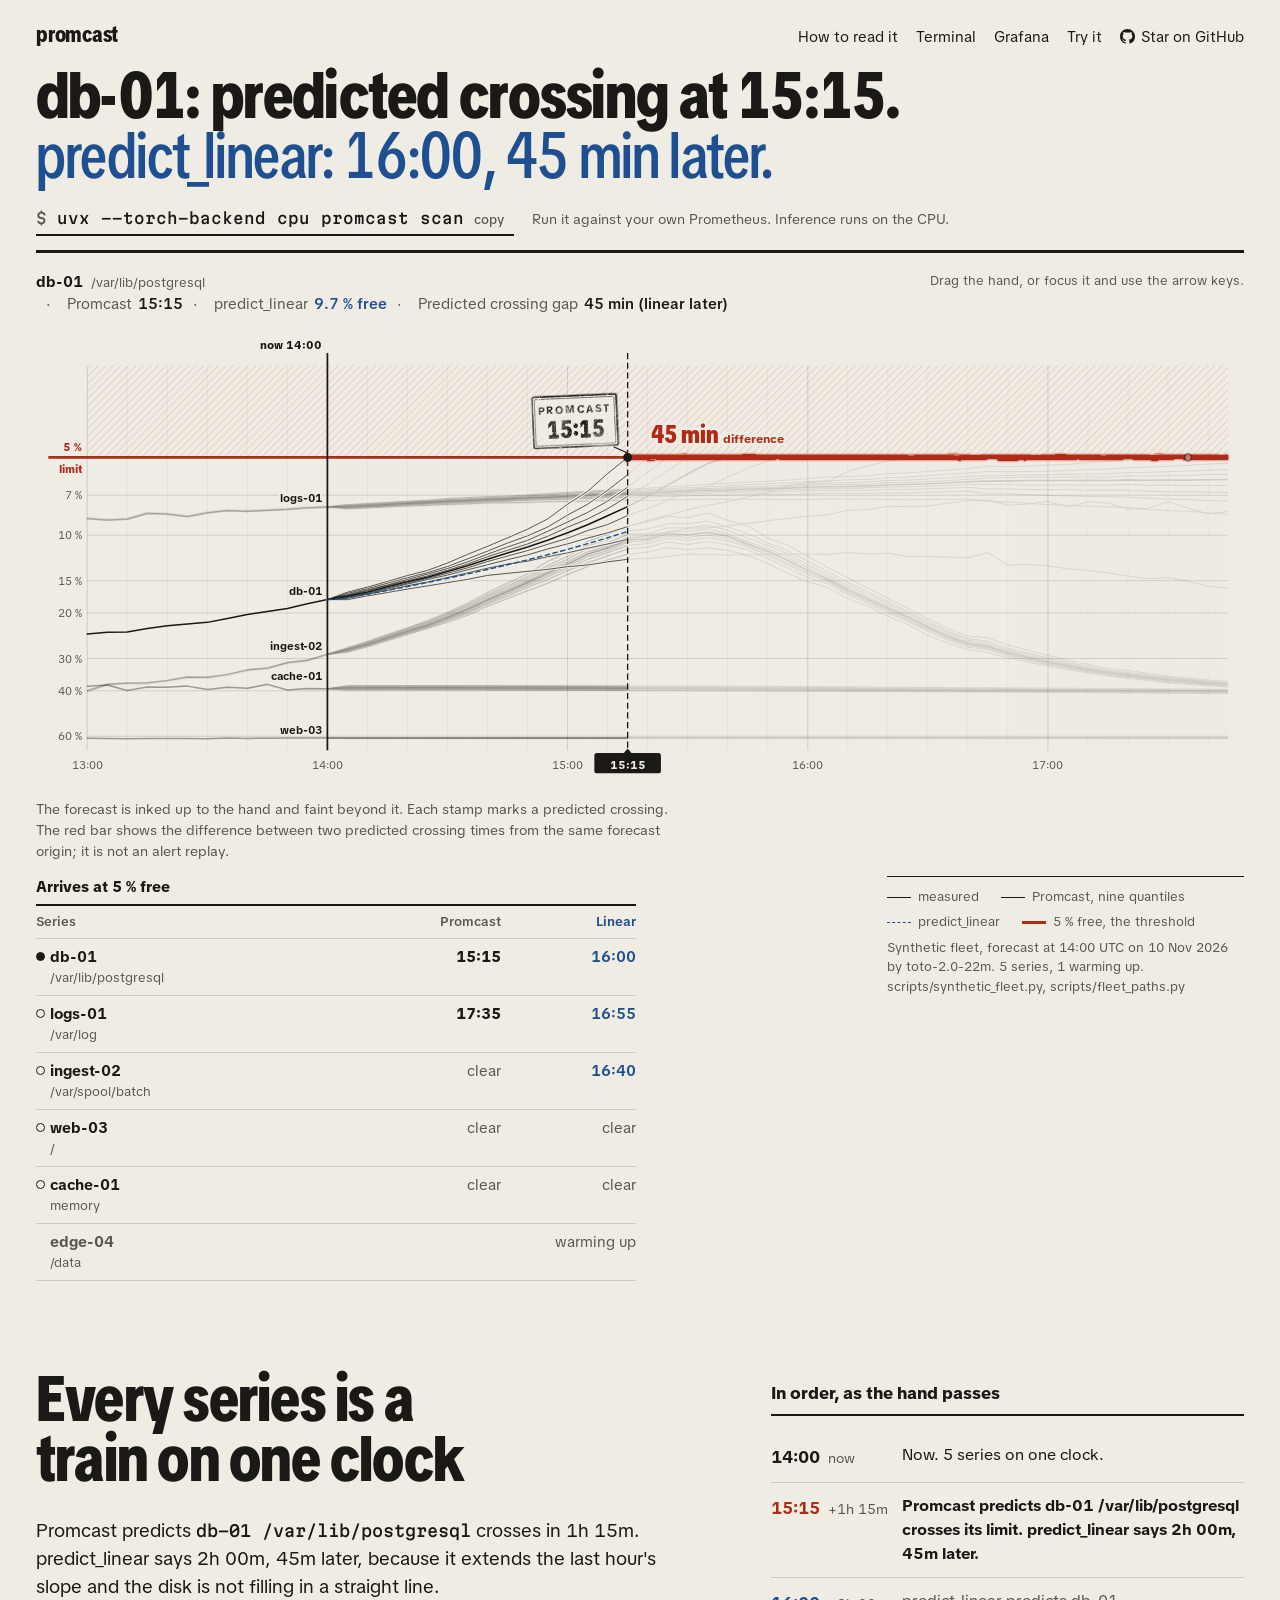
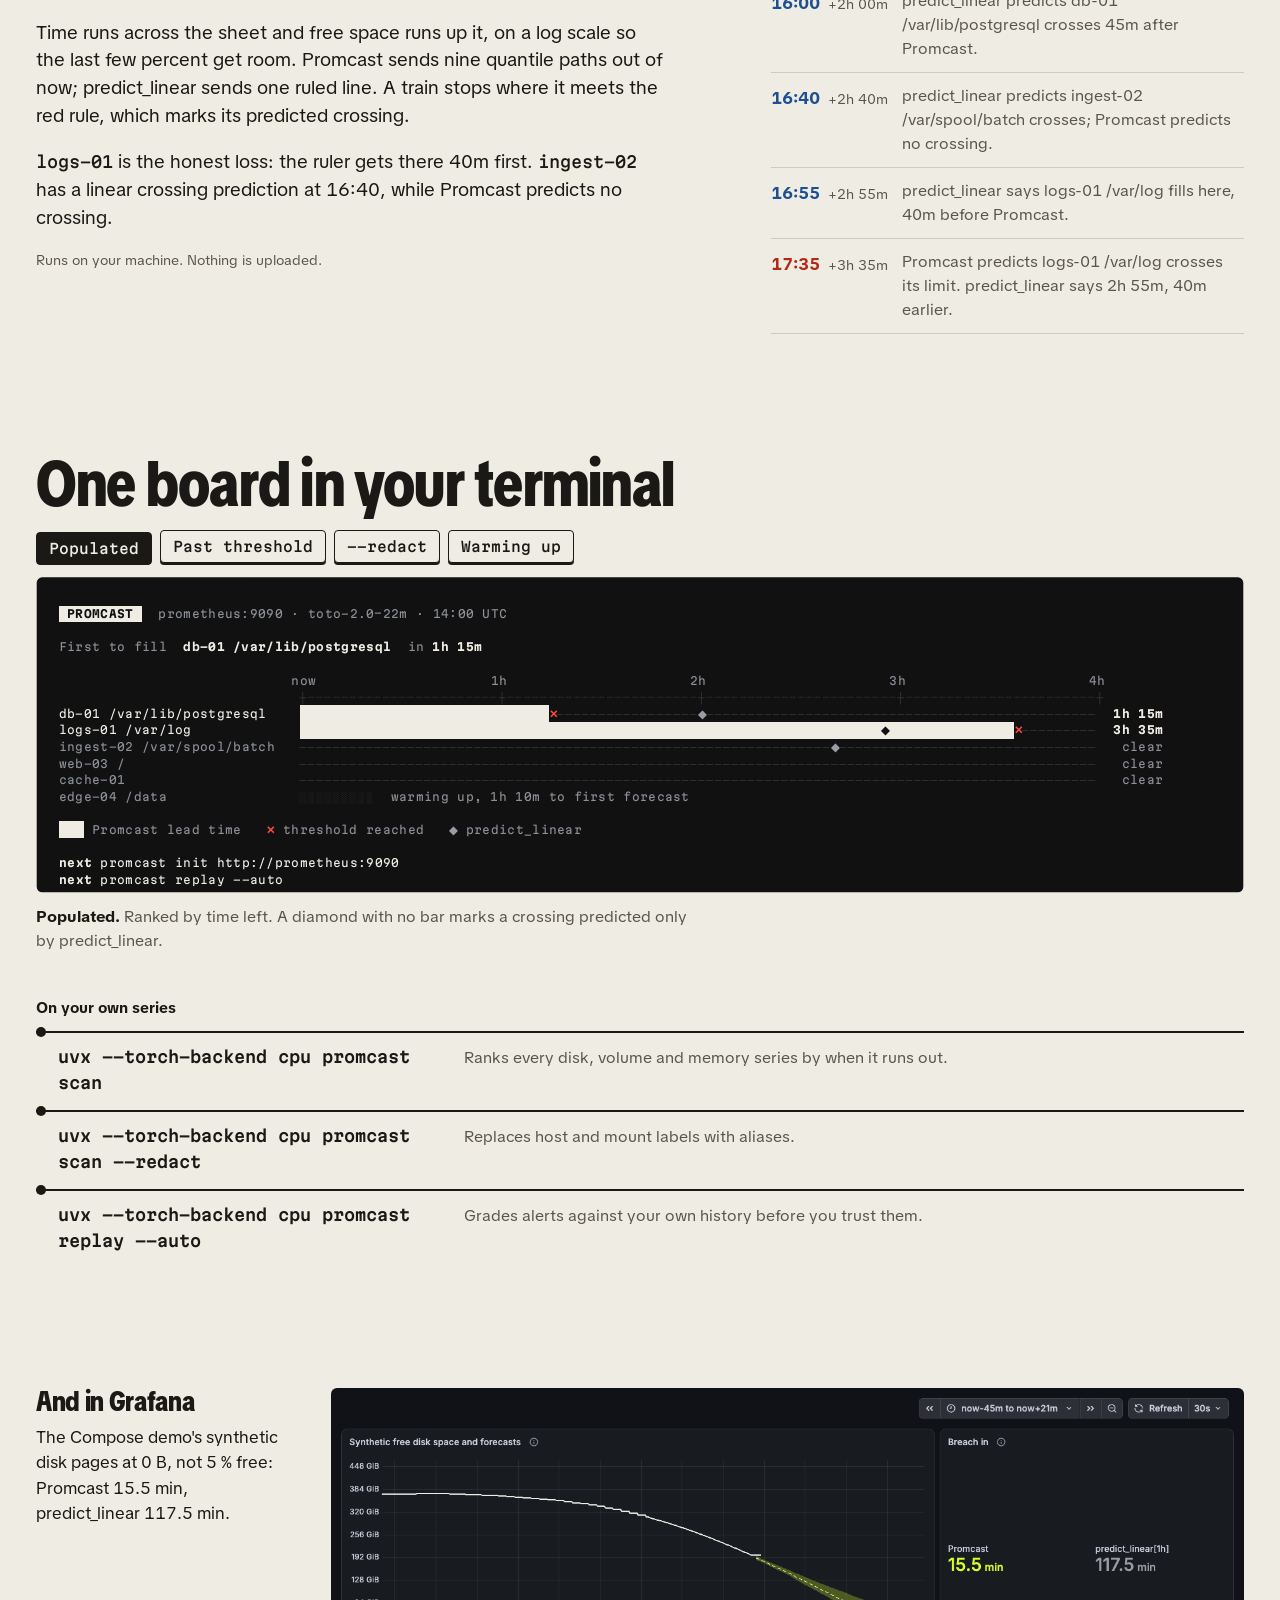
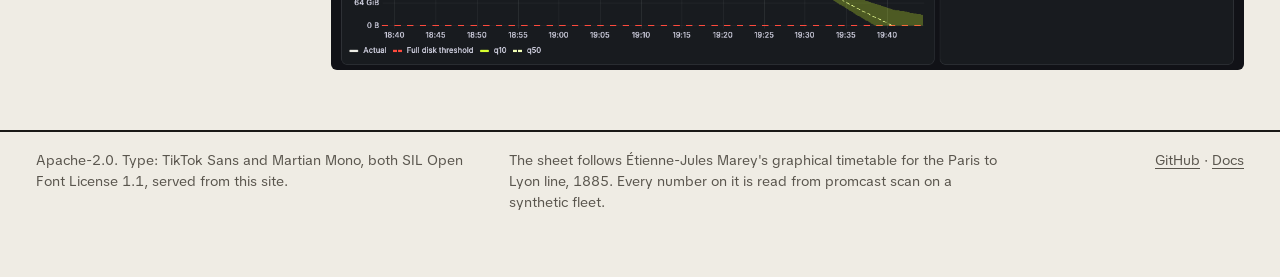
==== commit 76941e1e: "Lead the site header with a link to the repository The link sat last in the section nav as a bare wo" ====
--- a/site/index.html
+++ b/site/index.html
@@ -20,8 +20,9 @@
 <header class="bar">
   <b class="mark">promcast</b>
   <nav aria-label="Sections">
-    <a href="#read">How to read it</a><a href="#states">Terminal</a><a href="#grafana">Grafana</a><a href="#try">Try it</a><a href="https://github.com/intesarjawad/promcast">GitHub</a>
+    <a href="#read">How to read it</a><a href="#states">Terminal</a><a href="#grafana">Grafana</a><a href="#try">Try it</a>
   </nav>
+  <a class="repo" href="https://github.com/intesarjawad/promcast" aria-label="Star on GitHub"><svg viewBox="0 0 16 16" width="1em" height="1em" fill="currentColor" aria-hidden="true"><path d="M8 0c4.42 0 8 3.58 8 8a8.013 8.013 0 0 1-5.45 7.59c-.4.08-.55-.17-.55-.38 0-.27.01-1.13.01-2.2 0-.75-.25-1.23-.54-1.48 1.78-.2 3.65-.88 3.65-3.95 0-.88-.31-1.59-.82-2.15.08-.2.36-1.02-.08-2.12 0 0-.67-.22-2.2.82-.64-.18-1.32-.27-2-.27-.68 0-1.36.09-2 .27-1.53-1.03-2.2-.82-2.2-.82-.44 1.1-.16 1.92-.08 2.12-.51.56-.82 1.28-.82 2.15 0 3.06 1.86 3.75 3.64 3.95-.23.2-.44.55-.51 1.07-.46.21-1.61.55-2.33-.66-.15-.24-.6-.83-1.23-.82-.67.01-.27.38.01.53.34.19.73.9.82 1.13.16.45.68 1.31 2.69.94 0 .67.01 1.3.01 1.49 0 .21-.15.45-.55.38A7.995 7.995 0 0 1 0 8c0-4.42 3.58-8 8-8Z"/></svg><span>Star on GitHub</span></a>
 </header>
 
 <main>
--- a/site/style.css
+++ b/site/style.css
@@ -93,15 +93,50 @@
 	display: flex;
 	flex-wrap: wrap;
 	gap: 8px 18px;
-}
-.bar nav a {
+	margin-left: auto;
+}
+.bar nav a,
+.bar .repo {
 	text-decoration: none;
 	padding-bottom: 2px;
 	border-bottom: 1.5px solid transparent;
 	transition: border-color 160ms var(--out);
 }
-.bar nav a:hover {
+.bar nav a:hover,
+.bar .repo:hover {
 	border-color: currentColor;
+}
+.bar .repo {
+	min-width: 24px;
+	min-height: 24px;
+	text-align: center;
+	margin-left: 2px;
+}
+.bar .repo svg {
+	vertical-align: -0.125em;
+	margin-right: 0.4em;
+}
+@media (max-width: 559px) {
+	.bar {
+		flex-wrap: wrap;
+	}
+	.mark {
+		flex: 1;
+	}
+	.bar .repo {
+		order: 2;
+	}
+	.bar nav {
+		order: 3;
+		flex-basis: 100%;
+		margin-left: 0;
+	}
+	.bar .repo span {
+		display: none;
+	}
+	.bar .repo svg {
+		margin-right: 0;
+	}
 }
 
 /* ---------- the sheet: masthead, timetable, arrivals ---------- */
